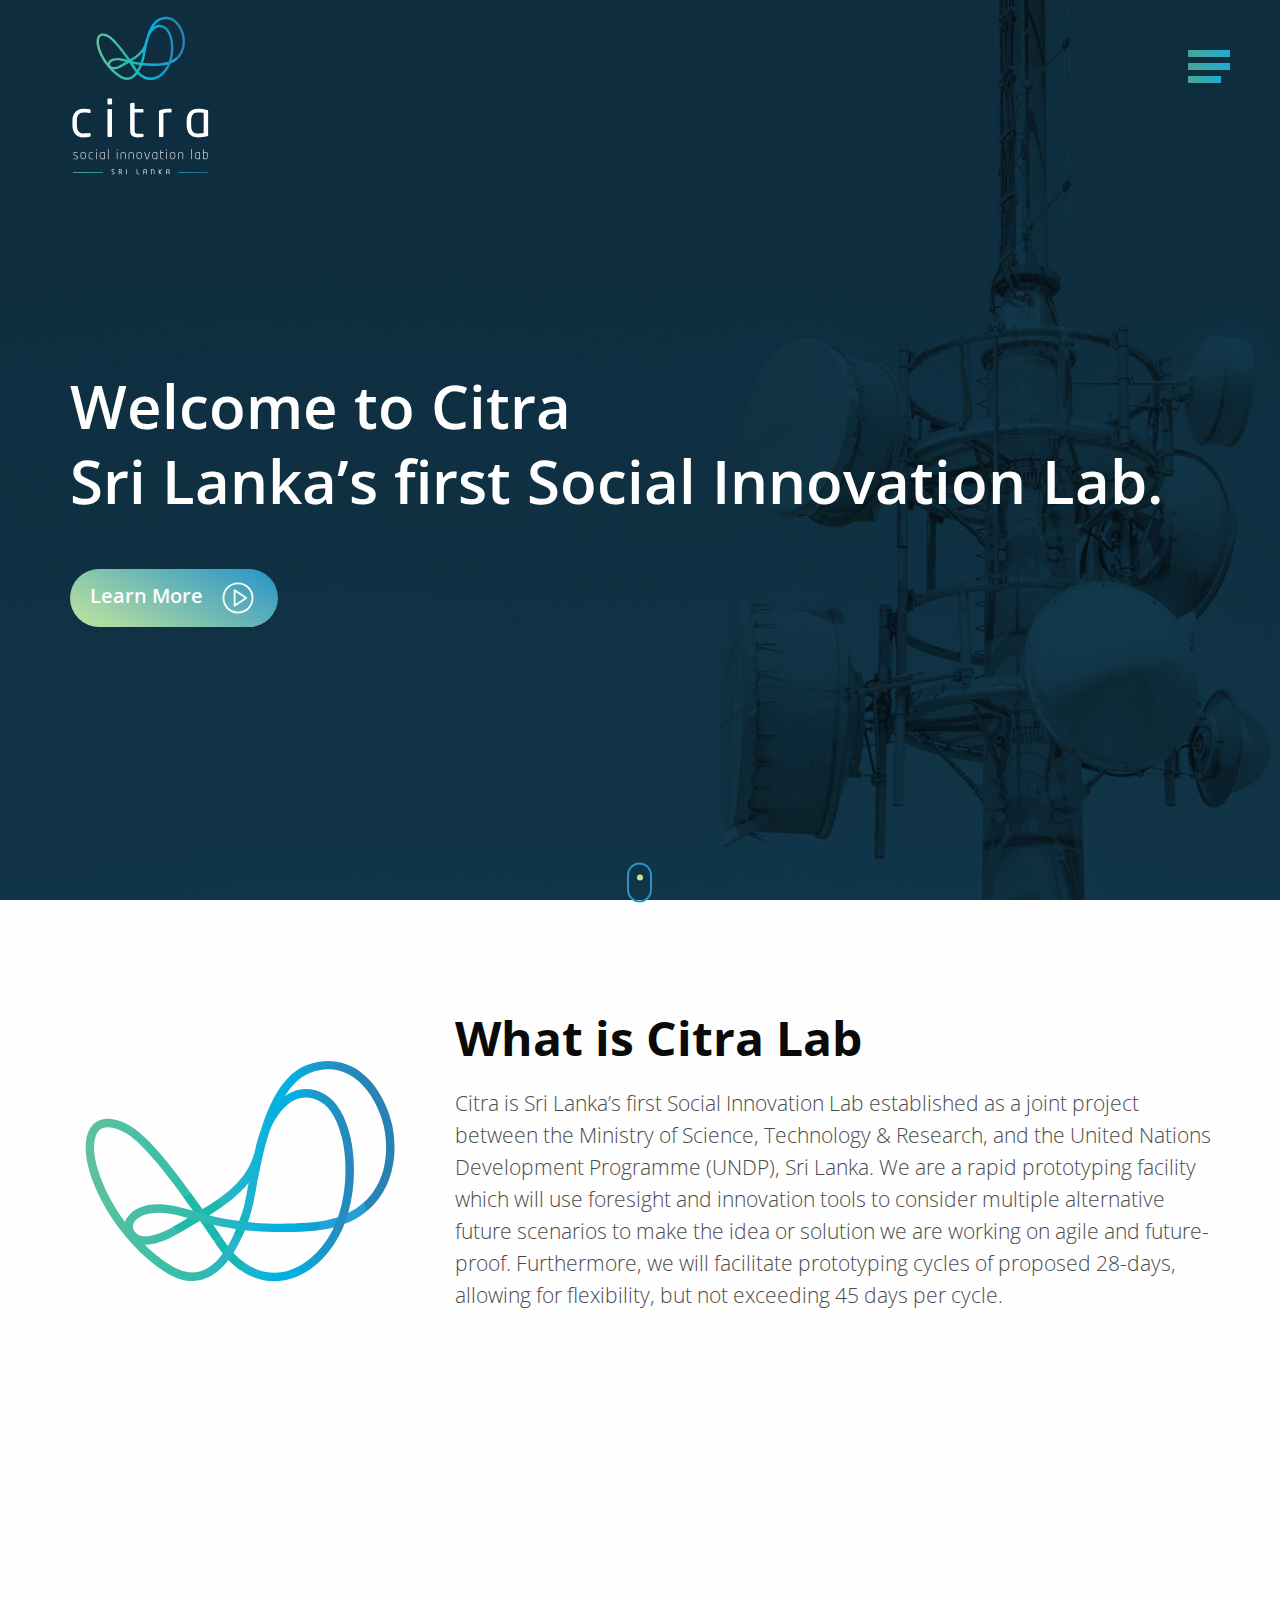
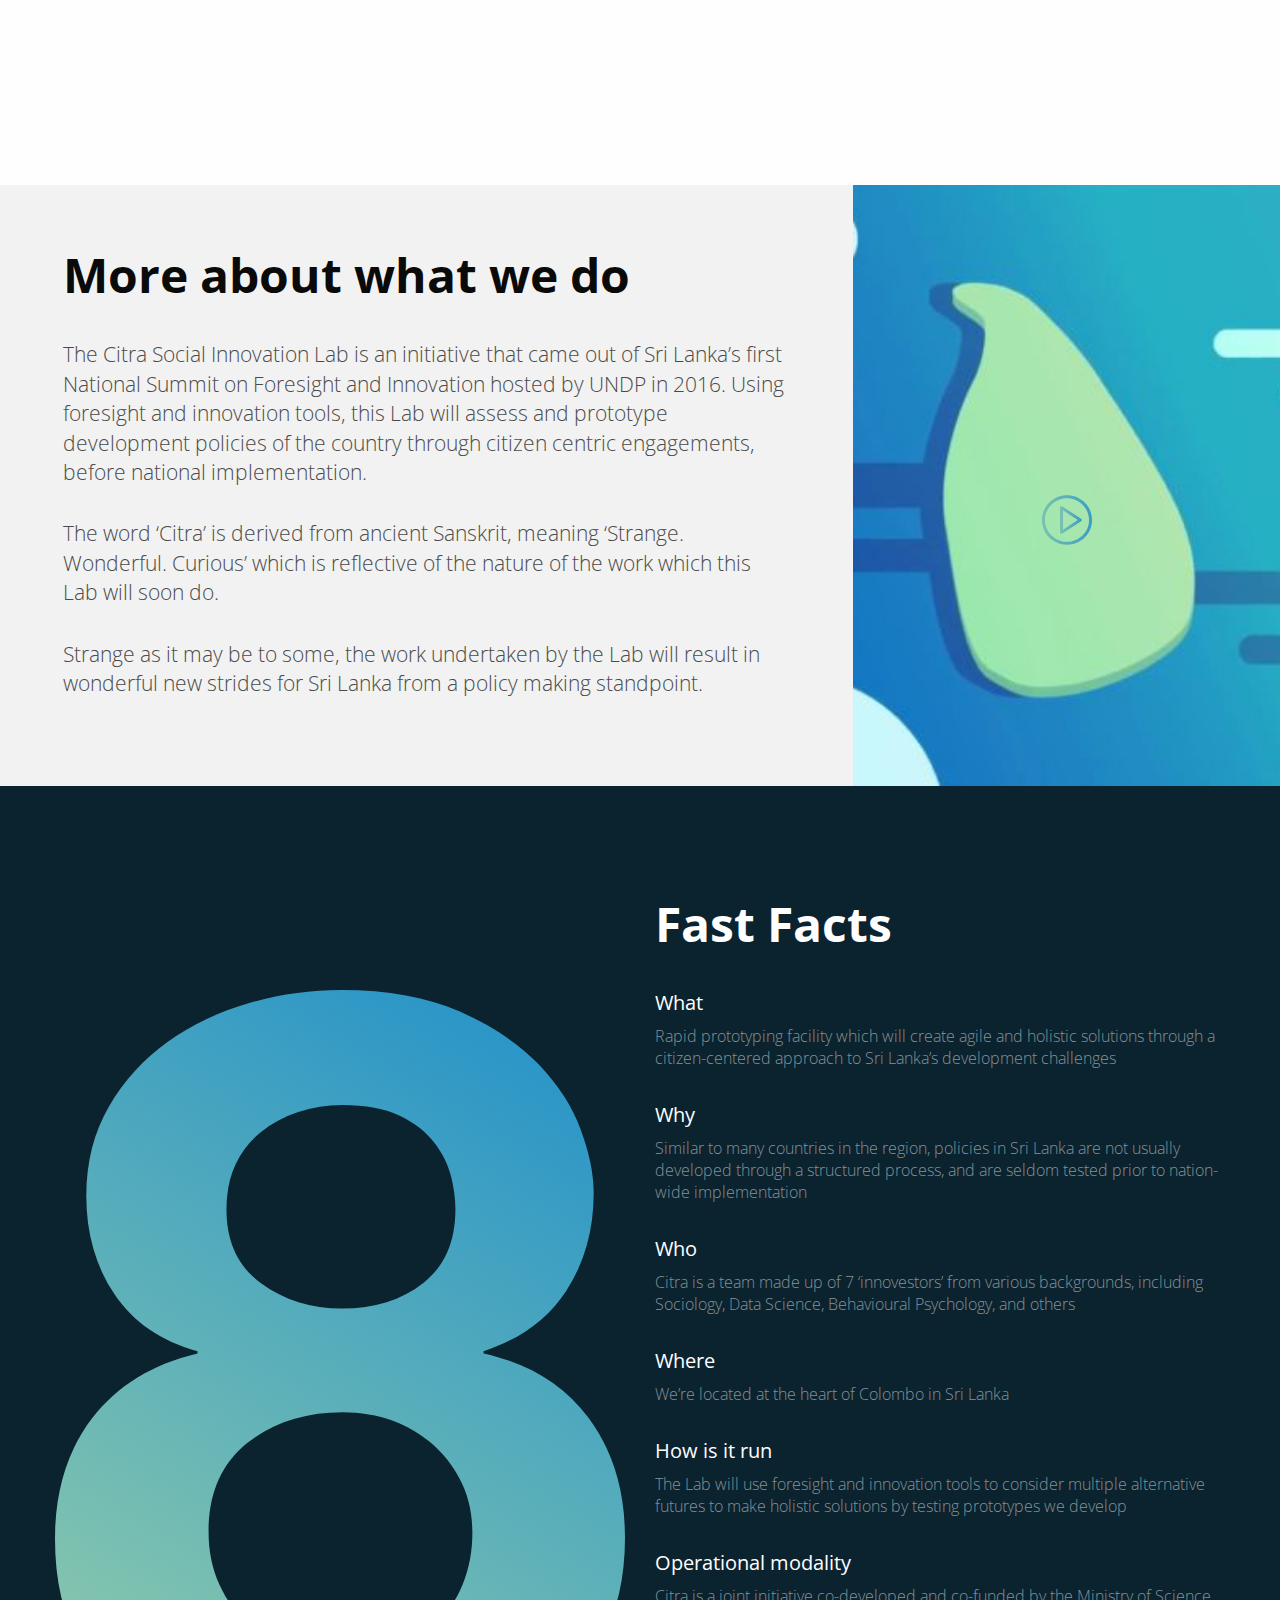
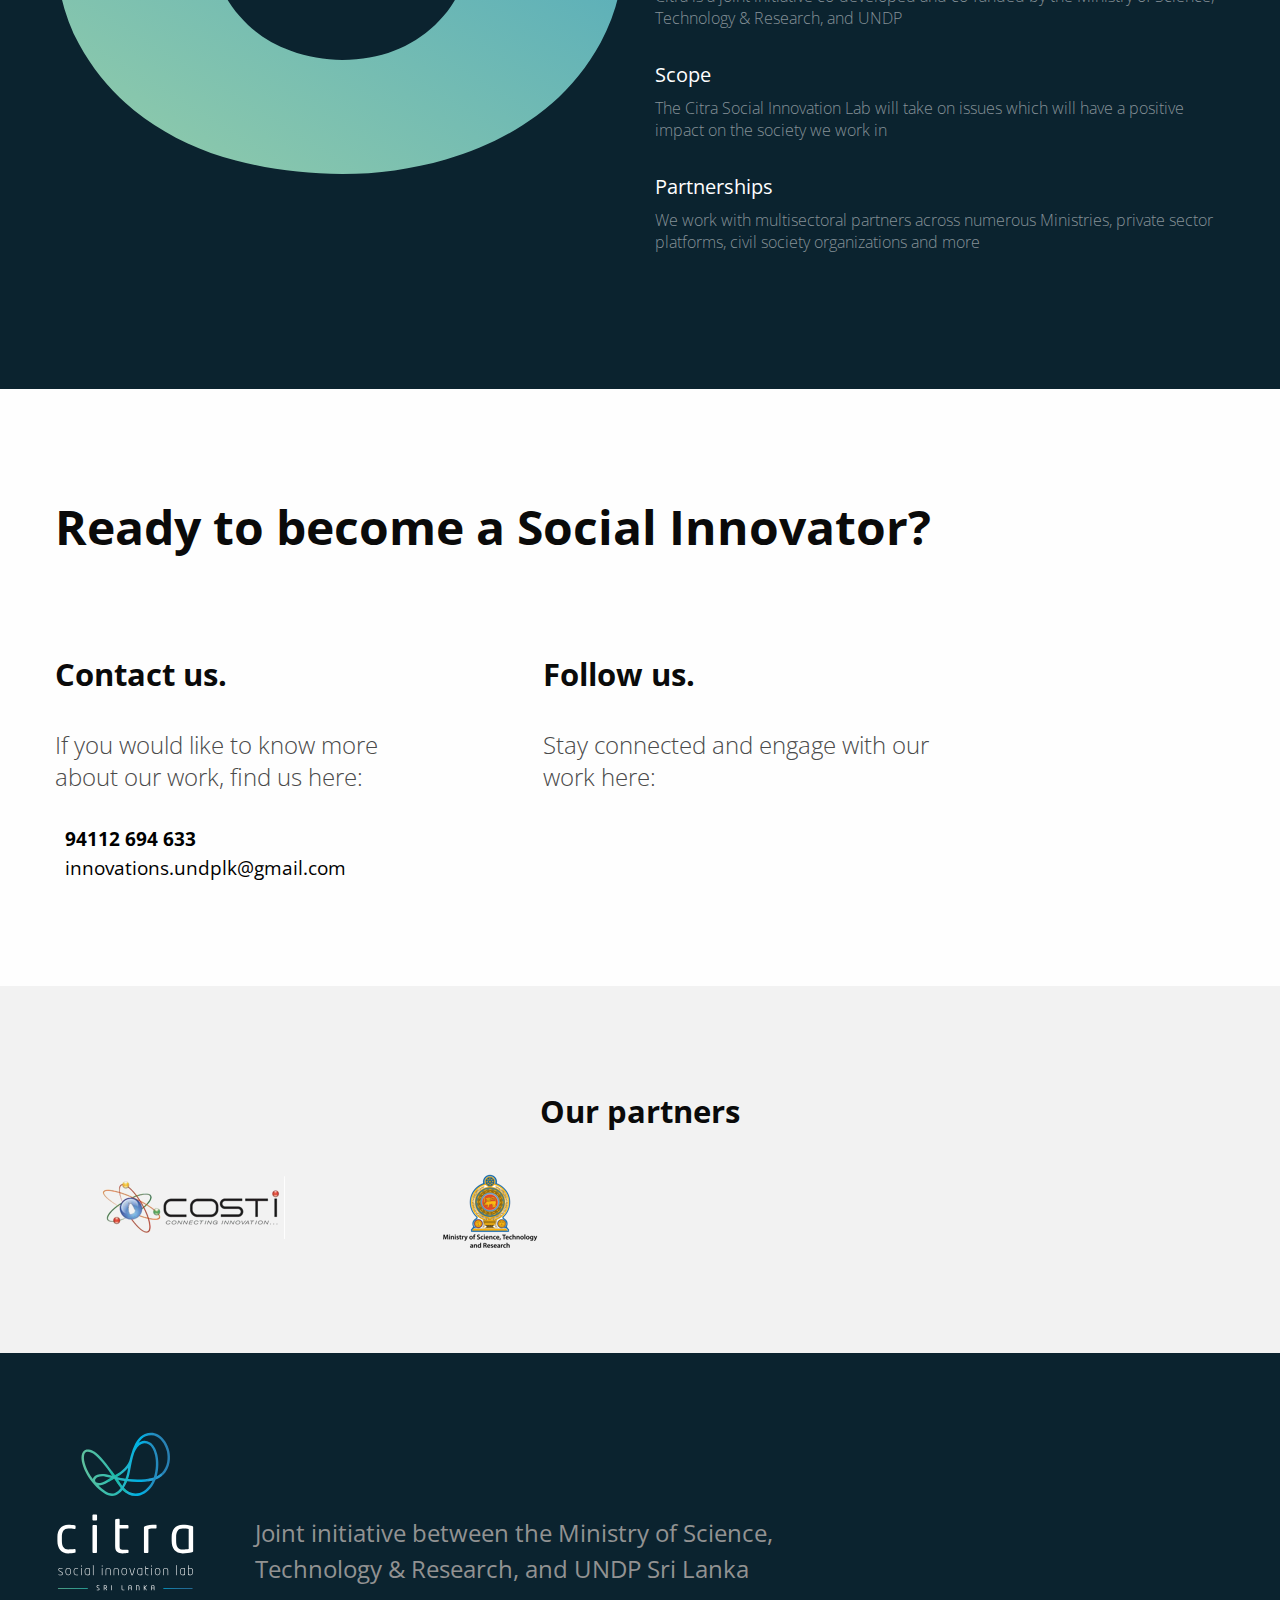
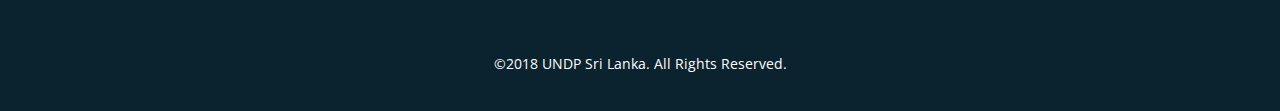
==== index.html @ 728b736b "Update index based on client's request" ====
<!doctype html>
<html class="no-js" lang="en">
<head>

    <!-- Meta tags -->
    <meta charset="utf-8" />
    <meta http-equiv="x-ua-compatible" content="ie=edge">
    <meta name="viewport" content="width=device-width, initial-scale=1.0">
    <meta name="description" content="Citra Social Innovation Lab, a joint initiative between the Ministry of Science, Technology & Research, and UNDP is a rapid prototyping facility which will use innovation tools to consider multiple alternative futures scenarios to create agile, and citizen-centric development solutions.">

    <!-- Title of the Product  -->
    <title>Citra</title>

    <!-- Including favicon  -->
    <link rel="shortcut icon" href="favicon.ico">
    <link rel="icon" type="image/png" sizes="16x16" href="img/citra-fav-trans.png">
    <link rel="icon" type="image/png" sizes="32x32" href="img/citra-taskbar-fav.png">
    <link rel="icon" type="image/png" sizes="96x96" href="img/citra-desktopshortcut-fav.png">
    <link rel="icon" type="image/png" sizes="256x256" href="img/citra-webclip-fav.png">

    <!-- Including stylesheet  -->
    <link href="https://fonts.googleapis.com/css?family=Open+Sans:300,300i,400,400i,600,600i,700,700i" rel="stylesheet">
    <link rel="stylesheet" href="https://use.fontawesome.com/releases/v5.0.10/css/all.css" integrity="sha384-+d0P83n9kaQMCwj8F4RJB66tzIwOKmrdb46+porD/OvrJ+37WqIM7UoBtwHO6Nlg"
        crossorigin="anonymous">
    <link rel="stylesheet" href="css/app.css">

    <!-- Including Javascript files  -->
    <script src='https://code.jquery.com/jquery-3.3.1.min.js'></script>
    <script src="js/app.js" defer></script>
    <script src="js/jquery.main.js"></script>
    <script>
        window.dataLayer = window.dataLayer || [];
        function gtag() { dataLayer.push(arguments); }
        gtag('js', new Date());
        gtag('config', 'UA-61266442-17');
    </script>
</head>
<body>
    <div id="wrapper">

        <!-- ******   Hero Section of the page   ****** -->
        <section id="hero" class="dark">
            <div class="grid-container">
                <div class="grid-frame grid-y grid-padding-y">
                    <div class="cell grid-x grid-padding-x">
                        <div class="cell small-6">
                            <a href="#" class="logo">
                                <img src="img/logo.svg" alt="logo description">
                            </a>
                        </div>
                        <div class="cell small-6 text-right">
                            <!--<a href="#" class="hamburger"></a>-->
                        </div>
                    </div>
                    <div class="cell auto grid-x grid-padding-x">
                        <div class="cell small-12 large-12 shrink align-self-middle">
                            <p class="h1 title">Welcome to Citra<br>
                                Sri Lanka’s first Social Innovation Lab.</p>
                            <p>
                                <button data-open="citra-video" class="button rainbow large">Learn More &nbsp;
                                    <i class="far"><img class="ico-small" src="img/ico-play-white.svg" alt="image description"></i>
                                </button>
                            </p>
                        </div>
                    </div>
                </div>
            </div>
            <a href="#what-is-citra" class="hidden-for-mobile" data-smooth-scroll id="scroller" aria-label="scroll to the next page">
                <span></span>
                <i class="fas fa-chevron-down fa-lg"></i>
            </a>
            <div id="nav-opener">
                <span></span>
                <span></span>
                <span></span>
            </div>
            <div class="menu-holder" id="nav">
                <div class="menu-content">
                    <ul class="vertical menu align-center">
                        <li><a href="index.html">Home</a></li>
                        <li><a href="aboutus.html">About Us</a></li>
                        <li><a href="press-centre.html">Press Centre</a></li>
                        <li><a href="library.html">Projects</a></li>
                    </ul>
                    <ul class="menu align-center social-networks">
                        <li>
                            <a href="https://www.facebook.com/CitraLabLK/" aria-label="CitraLab Facebook page">
                                <span class="fa-stack fa-2x">
                                    <i class="fas fa-circle fa-stack-2x"></i>
                                    <i class="fab fa-facebook-f fa-stack-1x fa-inverse"></i>
                                </span>
                            </a>
                        </li>
                        <li>
                            <a href="https://twitter.com/CitraLabLK" aria-label="Citra lab twitter account">
                                <span class="fa-stack fa-2x">
                                    <i class="fas fa-circle fa-stack-2x"></i>
                                    <i class="fab fa-twitter fa-stack-1x fa-inverse"></i>
                                </span>
                            </a>
                        </li>
                        <li>
                            <a href="https://www.instagram.com/citralablk/" aria-label="Citra lab instagram account">
                                <span class="fa-stack fa-2x">
                                    <i class="fas fa-circle fa-stack-2x"></i>
                                    <i class="fab fa-instagram fa-stack-1x fa-inverse"></i>
                                </span>
                            </a>
                        </li>
                    </ul>
                </div>    
            </div>
        </section>

        <!-- ******   what-is-citra Section of the page   ****** -->
        <section>
            <div class="grid-container" id="what-is-citra">
                <div class="grid-x grid-padding-x align-center intro-text">
                    <div class="small-8 large-4 cell">
                        <img id="citra-mark" src="img/logo-vactor.svg" alt="Citra mark">
                    </div>
                    <div class="small-12 large-8 cell">
                        <h1>
                            <strong>What is Citra Lab</strong>
                        </h1>
                        <p>Citra is Sri Lanka’s first Social Innovation Lab established as a joint project between the Ministry of Science, Technology & Research, and the United Nations Development Programme (UNDP), Sri Lanka. We are a rapid prototyping facility which will use foresight and innovation tools to consider multiple alternative future scenarios to make the idea or solution we are working on agile and future-proof. Furthermore, we will facilitate prototyping cycles of proposed 28-days, allowing for flexibility, but not exceeding 45 days per cycle.</p>
                    </div>
                </div>
                <div class="grid-x grid-padding-x" id="timeline">
                    <div class="small-12 large-2 cell">
                        <div class="grid-x align-center-middle">
                            <div class="small-6 large-12 cell icon">
                                <div>
                                    <img src="img/ico-horizon.svg" alt="">
                                </div>
                            </div>
                            <div class="small-6 large-12 cell text-center">
                                <h4>Horizon scanning</h4>
                                
                            </div>
                        </div>
                    </div>
                    <div class="small-12 large-2 cell">

                        <div class="grid-x align-center-middle">
                            <div class="small-6 large-12 cell icon">
                                <div>
                                    <img src="img/ico-citizen.svg" alt="">
                                </div>
                            </div>
                            <div class="small-6 large-12 cell text-center">
                                <h4>Citizen Engagement</h4>
                                
                            </div>
                        </div>
                    </div>
                    <div class="small-12 large-2 cell">
                        <div class="grid-x align-center-middle">
                            <div class="small-6 large-12 cell icon">
                                <div>
                                    <img src="img/ico-prototype.svg" alt="">
                                </div>
                            </div>
                            <div class="small-6 large-12 cell text-center">
                                <h4>Prototype Development</h4>
                                
                            </div>
                        </div>
                    </div>
                    <div class="small-12 large-2 cell">
                        <div class="grid-x align-center-middle">
                            <div class="small-6 large-12 cell icon">
                                <div>
                                    <img src="img/ico-testing.svg" alt="">
                                </div>
                            </div>
                            <div class="small-6 large-12 cell text-center">
                                <h4>Testing and Re-testing</h4>
                                
                            </div>
                        </div>
                    </div>
                    <div class="small-12 large-2 cell">
                        <div class="grid-x align-center-middle">
                            <div class="small-6 large-12 cell icon">
                                <div>
                                    <img src="img/ico-incorporating.svg" alt="">
                                </div>
                            </div>
                            <div class="small-6 large-12 cell text-center">
                                <h4>Incorporating feedback</h4>
                                
                            </div>
                        </div>
                    </div>
                    <div class="small-12 large-2 cell">
                        <div class="grid-x align-center-middle">
                            <div class="small-6 large-12 cell icon">
                                <div>
                                    <img src="img/ico-handover.svg" alt="">
                                </div>
                            </div>
                            <div class="small-6 large-12 cell text-center">
                                <h4>Handover</h4>
                                
                            </div>
                        </div>
                    </div>
                </div>
            </div>
        </section>

        <!-- ******  About  Section of the page   ****** -->
        <section id="citra-more" class="light-gray">
            <div class="grid-container-fluid">
                <div class="grid-x grid-padding-x">
                    <div class="small-12 large-8 cell">
                        <div class="text-box">
                            <h1>
                                <strong>More about what we do</strong>
                            </h1>
                            <p>The Citra Social Innovation Lab is an initiative that came out of Sri Lanka’s first National Summit on Foresight and Innovation hosted by UNDP in 2016. Using foresight and innovation tools, this Lab will assess and prototype development policies of the country through citizen centric engagements, before national implementation.</p>
                            <p>The word ‘Citra’ is derived from ancient Sanskrit, meaning ‘Strange. Wonderful. Curious’ which is reflective of the nature of the work which this Lab will soon do. </p>
                            <p>Strange as it may be to some, the work undertaken by the Lab will result in wonderful new strides for Sri Lanka from a policy making standpoint. </p>
                        </div>    
                    </div>
                    <div class="cell auto hide-for-large">
                        <div class="responsive-embed widescreen">
                            <iframe width="560" height="315" src="https://www.youtube.com/embed/mTuGfqQIpPo?rel=0&amp;showinfo=0" frameborder="0" allow="autoplay; encrypted-media"
                                allowfullscreen></iframe>
                        </div>
                    </div>
                    <div class="cell auto show-for-large">
                        <!--<img src="img/citra-video.jpg" alt="">-->
                        <button data-open="citra-video" aria-label="play button for video">
                            <i class="far"> <img src="img/ico-play.svg" alt="image description"> </i>
                        </button>
                    </div>
                </div>
            </div>
        </section>

        <!-- ******  Facts  Section of the page   ****** -->
        <section id="fast-facts" class="dark">
            <div class="grid-container">
                <div class="grid-x grid-padding-x">
                    <div class="small-12 large-6 cell facts-img">
                        <img src="img/ico-8.svg" alt="image description">
                        <h1 class="hidden-for-desktop">
                            <strong>Fast Facts</strong>
                        </h1>
                    </div>
                    <div class="small-12 large-6 cell">
                        <h1 class="hidden-for-mobile">
                            <strong>Fast Facts</strong>
                        </h1>
                        <h2 class="h5">What</h2>
                        <p>Rapid prototyping facility which will create agile and holistic solutions through a citizen-centered
                            approach to Sri Lanka’s development challenges</p>
                        <h2 class="h5">Why</h2>
                        <p>Similar to many countries in the region, policies in Sri Lanka are not usually developed through
                            a structured process, and are seldom tested prior to nation-wide implementation</p>
                        <h2 class="h5">Who</h2>
                        <p>Citra is a team made up of 7 ‘innovestors’ from various backgrounds, including Sociology, Data Science,
                            Behavioural Psychology, and others </p>
                        <h2 class="h5">Where</h2>
                        <p>We’re located at the heart of Colombo in Sri Lanka</p>
                        <h2 class="h5">How is it run</h2>
                        <p>The Lab will use foresight and innovation tools to consider multiple alternative futures to make
                            holistic solutions by testing prototypes we develop </p>
                        <h2 class="h5">Operational modality</h2>
                        <p>Citra is a joint initiative co-developed and co-funded by the Ministry of Science, Technology & Research,
                            and UNDP
                        </p>
                        <h2 class="h5">Scope</h2>
                        <p>The Citra Social Innovation Lab will take on issues which will have a positive impact on the society
                            we work in
                        </p>
                        <h2 class="h5">Partnerships</h2>
                        <p>We work with multisectoral partners across numerous Ministries, private sector platforms, civil society
                            organizations and more</p>
                          
                    </div>
                </div>
            </div>
        </section>

        <!-- ******  Social  Section of the page   ****** -->
        <section class="expanded">
            <div class="grid-container">
                <h1>
                    <strong>Ready to become a Social Innovator?</strong>
                </h1>
                <div class="grid-x contact-details">
                    <div class="cell medium-6 large-5">
                        <h3>
                            <strong>Contact us.</strong>
                        </h3>
                        <p>If you would like to know more <br> about our work, find us here:</p>
                        <div class="contact-links">
                            <i class="fas fa-phone"></i>
                            <a href="tel:94112 694 633 ">
                                <strong>94112 694 633 </strong>
                            </a>
                            <br>
                            <i class="far fa-envelope"></i>
                            <a href="mailto:innovations.undplk@gmail.com">innovations.undplk@gmail.com
                               
                            </a>
                        </div>    
                    </div>
                    <div class="cell medium-6 large-4">
                        <h3>
                            <strong>Follow us.</strong>
                        </h3>
                        <p>Stay connected and engage with our work here:</p>
                        <ul class="menu">
                            <li>
                                <a href="https://www.facebook.com/CitraLabLK/" aria-label="CitraLab Facebook page">
                                    <span class="fa-stack fa-2x">
                                        <i class="fas fa-circle fa-stack-2x rainbow"></i>
                                        <i class="fab fa-facebook-f fa-stack-1x fa-inverse"></i>
                                    </span>
                                </a>
                            </li>
                            <li>
                                <a href="https://twitter.com/CitraLabLK" aria-label="Citra lab twitter account">
                                    <span class="fa-stack fa-2x">
                                        <i class="fas fa-circle fa-stack-2x rainbow"></i>
                                        <i class="fab fa-twitter fa-stack-1x fa-inverse"></i>
                                    </span>
                                </a>
                            </li>
                            <li>
                                <a href="https://www.instagram.com/citralablk/" aria-label="Citra lab instagram account">
                                    <span class="fa-stack fa-2x">
                                        <i class="fas fa-circle fa-stack-2x rainbow"></i>
                                        <i class="fab fa-instagram fa-stack-1x fa-inverse"></i>
                                    </span>
                                </a>
                            </li>
                        </ul>
                    </div>
                </div>
            </div>
        </section>

        <!-- ******  Partners  Section of the page   ****** -->
        <section class="light-gray expanded">
            <div class="text-center">
                <h3>
                    <strong>Our partners</strong>
                </h3>
            </div>
            <div class="grid-container">
                <div class="grid-x grid-padding-x medium-up-4 text-center">
                    <div class="cell">
                        <a href="https://www.costi.gov.lk/">
                            <img src="img/costi.png" alt="logo description">
                        </a>
                    </div>
                   <!-- <div class="cell">
                        <a href="http://lirneasia.net/">
                            <img src="img/lirneasia.png" alt="logo description">
                        </a>
                    </div> -->
                    <div class="cell">
                        <a href="http://www.mostr.gov.lk/">
                            <img src="img/mstr-logo.png" alt="logo description">
                        </a>
                    </div>
                   <!-- <div class="cell">
                        <a href="http://www.mostr.gov.lk/">
                            <img src="img/pulselab.png" alt="logo description">
                        </a>
                    </div>-->
                </div>
            </div>
        </section>

        <!-- ******  Footer Section of the page   ****** -->
        <section id="footer" class="dark">
            <div class="grid-container">
                <div class="grid-x grid-padding-x">
                    <div class="small-4 large-2 cell">
                        <a href="#" class="logo">
                            <img src="img/logo.svg" alt="logo description">
                        </a>
                    </div>
                    <div class="cell small-8 large-6 align-self-middle footer-bio">
                        <p>Joint initiative between the Ministry of Science, Technology & Research, and UNDP Sri Lanka</p>
                    </div>
                </div>
            </div>
		<!--Remove because duplicated
            <ul class="menu align-center social-networks">
                <li>
                    <a href="https://www.facebook.com/CitraLabLK/" aria-label="CitraLab Facebook page">
                        <span class="fa-stack fa-2x">
                            <i class="fas fa-circle fa-stack-2x"></i>
                            <i class="fab fa-facebook-f fa-stack-1x fa-inverse"></i>
                        </span>
                    </a>
                </li>
                <li>
                    <a href="https://twitter.com/CitraLabLK" aria-label="Citra lab twitter account">
                        <span class="fa-stack fa-2x">
                            <i class="fas fa-circle fa-stack-2x"></i>
                            <i class="fab fa-twitter fa-stack-1x fa-inverse"></i>
                        </span>
                    </a>
                </li>
                <li>
                    <a href="https://www.instagram.com/citralablk/" aria-label="Citra lab instagram account">
                        <span class="fa-stack fa-2x">
                            <i class="fas fa-circle fa-stack-2x"></i>
                            <i class="fab fa-instagram fa-stack-1x fa-inverse"></i>
                        </span>
                    </a>
                </li>
            </ul>-->
            <div class="text-center small">
                <ul class="menu footer-nav align-center">
                    <!--No content yet
					<li><a href="#">Privacy Policy</a></li>
                    <li><a href="#">Legal</a></li>
                    <li><a href="#">Sitemap</a></li>-->
                    <li><a href="#">&copy;2018 UNDP Sri Lanka. All Rights Reserved.</a></li>
                </ul>    
            </div>
        </section>

      </div>

    <!-- ******  Video Section of the page   ****** -->
    <div class="large reveal" id="citra-video" data-reveal>
        <div class="responsive-embed widescreen">
            <iframe width="560" height="315" src="https://www.youtube.com/embed/mTuGfqQIpPo?rel=0&amp;showinfo=0&amp;enablejsapi=1" frameborder="0"
                allow="autoplay; encrypted-media" allowfullscreen></iframe>
        </div>
        <button class="close-button" data-close aria-label="Close modal" type="button">
            <span aria-hidden="true">&times;</span>
        </button>
    </div>
</body>
</html>
---- css/app.css ----
@charset "UTF-8";
/**
 * Foundation for Sites by ZURB
 * Version 6.4.3
 * foundation.zurb.com
 * Licensed under MIT Open Source
 */
@media print, screen and (min-width: 40em) {
  .reveal, .reveal.tiny, .reveal.small, .reveal.large {
    right: auto;
    left: auto;
    margin: 0 auto; } }

.slide-in-down.mui-enter {
  -webkit-transition-duration: 500ms;
          transition-duration: 500ms;
  -webkit-transition-timing-function: linear;
          transition-timing-function: linear;
  -webkit-transform: translateY(-100%);
      -ms-transform: translateY(-100%);
          transform: translateY(-100%);
  -webkit-transition-property: opacity, -webkit-transform;
  transition-property: opacity, -webkit-transform;
  transition-property: transform, opacity;
  transition-property: transform, opacity, -webkit-transform;
  -webkit-backface-visibility: hidden;
          backface-visibility: hidden; }

.slide-in-down.mui-enter.mui-enter-active {
  -webkit-transform: translateY(0);
      -ms-transform: translateY(0);
          transform: translateY(0); }

.slide-in-left.mui-enter {
  -webkit-transition-duration: 500ms;
          transition-duration: 500ms;
  -webkit-transition-timing-function: linear;
          transition-timing-function: linear;
  -webkit-transform: translateX(-100%);
      -ms-transform: translateX(-100%);
          transform: translateX(-100%);
  -webkit-transition-property: opacity, -webkit-transform;
  transition-property: opacity, -webkit-transform;
  transition-property: transform, opacity;
  transition-property: transform, opacity, -webkit-transform;
  -webkit-backface-visibility: hidden;
          backface-visibility: hidden; }

.slide-in-left.mui-enter.mui-enter-active {
  -webkit-transform: translateX(0);
      -ms-transform: translateX(0);
          transform: translateX(0); }

.slide-in-up.mui-enter {
  -webkit-transition-duration: 500ms;
          transition-duration: 500ms;
  -webkit-transition-timing-function: linear;
          transition-timing-function: linear;
  -webkit-transform: translateY(100%);
      -ms-transform: translateY(100%);
          transform: translateY(100%);
  -webkit-transition-property: opacity, -webkit-transform;
  transition-property: opacity, -webkit-transform;
  transition-property: transform, opacity;
  transition-property: transform, opacity, -webkit-transform;
  -webkit-backface-visibility: hidden;
          backface-visibility: hidden; }

.slide-in-up.mui-enter.mui-enter-active {
  -webkit-transform: translateY(0);
      -ms-transform: translateY(0);
          transform: translateY(0); }

.slide-in-right.mui-enter {
  -webkit-transition-duration: 500ms;
          transition-duration: 500ms;
  -webkit-transition-timing-function: linear;
          transition-timing-function: linear;
  -webkit-transform: translateX(100%);
      -ms-transform: translateX(100%);
          transform: translateX(100%);
  -webkit-transition-property: opacity, -webkit-transform;
  transition-property: opacity, -webkit-transform;
  transition-property: transform, opacity;
  transition-property: transform, opacity, -webkit-transform;
  -webkit-backface-visibility: hidden;
          backface-visibility: hidden; }

.slide-in-right.mui-enter.mui-enter-active {
  -webkit-transform: translateX(0);
      -ms-transform: translateX(0);
          transform: translateX(0); }

.slide-out-down.mui-leave {
  -webkit-transition-duration: 500ms;
          transition-duration: 500ms;
  -webkit-transition-timing-function: linear;
          transition-timing-function: linear;
  -webkit-transform: translateY(0);
      -ms-transform: translateY(0);
          transform: translateY(0);
  -webkit-transition-property: opacity, -webkit-transform;
  transition-property: opacity, -webkit-transform;
  transition-property: transform, opacity;
  transition-property: transform, opacity, -webkit-transform;
  -webkit-backface-visibility: hidden;
          backface-visibility: hidden; }

.slide-out-down.mui-leave.mui-leave-active {
  -webkit-transform: translateY(100%);
      -ms-transform: translateY(100%);
          transform: translateY(100%); }

.slide-out-right.mui-leave {
  -webkit-transition-duration: 500ms;
          transition-duration: 500ms;
  -webkit-transition-timing-function: linear;
          transition-timing-function: linear;
  -webkit-transform: translateX(0);
      -ms-transform: translateX(0);
          transform: translateX(0);
  -webkit-transition-property: opacity, -webkit-transform;
  transition-property: opacity, -webkit-transform;
  transition-property: transform, opacity;
  transition-property: transform, opacity, -webkit-transform;
  -webkit-backface-visibility: hidden;
          backface-visibility: hidden; }

.slide-out-right.mui-leave.mui-leave-active {
  -webkit-transform: translateX(100%);
      -ms-transform: translateX(100%);
          transform: translateX(100%); }

.slide-out-up.mui-leave {
  -webkit-transition-duration: 500ms;
          transition-duration: 500ms;
  -webkit-transition-timing-function: linear;
          transition-timing-function: linear;
  -webkit-transform: translateY(0);
      -ms-transform: translateY(0);
          transform: translateY(0);
  -webkit-transition-property: opacity, -webkit-transform;
  transition-property: opacity, -webkit-transform;
  transition-property: transform, opacity;
  transition-property: transform, opacity, -webkit-transform;
  -webkit-backface-visibility: hidden;
          backface-visibility: hidden; }

.slide-out-up.mui-leave.mui-leave-active {
  -webkit-transform: translateY(-100%);
      -ms-transform: translateY(-100%);
          transform: translateY(-100%); }

.slide-out-left.mui-leave {
  -webkit-transition-duration: 500ms;
          transition-duration: 500ms;
  -webkit-transition-timing-function: linear;
          transition-timing-function: linear;
  -webkit-transform: translateX(0);
      -ms-transform: translateX(0);
          transform: translateX(0);
  -webkit-transition-property: opacity, -webkit-transform;
  transition-property: opacity, -webkit-transform;
  transition-property: transform, opacity;
  transition-property: transform, opacity, -webkit-transform;
  -webkit-backface-visibility: hidden;
          backface-visibility: hidden; }

.slide-out-left.mui-leave.mui-leave-active {
  -webkit-transform: translateX(-100%);
      -ms-transform: translateX(-100%);
          transform: translateX(-100%); }

.fade-in.mui-enter {
  -webkit-transition-duration: 500ms;
          transition-duration: 500ms;
  -webkit-transition-timing-function: linear;
          transition-timing-function: linear;
  opacity: 0;
  -webkit-transition-property: opacity;
  transition-property: opacity; }

.fade-in.mui-enter.mui-enter-active {
  opacity: 1; }

.fade-out.mui-leave {
  -webkit-transition-duration: 500ms;
          transition-duration: 500ms;
  -webkit-transition-timing-function: linear;
          transition-timing-function: linear;
  opacity: 1;
  -webkit-transition-property: opacity;
  transition-property: opacity; }

.fade-out.mui-leave.mui-leave-active {
  opacity: 0; }

.hinge-in-from-top.mui-enter {
  -webkit-transition-duration: 500ms;
          transition-duration: 500ms;
  -webkit-transition-timing-function: linear;
          transition-timing-function: linear;
  -webkit-transform: perspective(2000px) rotateX(-90deg);
          transform: perspective(2000px) rotateX(-90deg);
  -webkit-transform-origin: top;
      -ms-transform-origin: top;
          transform-origin: top;
  -webkit-transition-property: opacity, -webkit-transform;
  transition-property: opacity, -webkit-transform;
  transition-property: transform, opacity;
  transition-property: transform, opacity, -webkit-transform;
  opacity: 0; }

.hinge-in-from-top.mui-enter.mui-enter-active {
  -webkit-transform: perspective(2000px) rotate(0deg);
          transform: perspective(2000px) rotate(0deg);
  opacity: 1; }

.hinge-in-from-right.mui-enter {
  -webkit-transition-duration: 500ms;
          transition-duration: 500ms;
  -webkit-transition-timing-function: linear;
          transition-timing-function: linear;
  -webkit-transform: perspective(2000px) rotateY(-90deg);
          transform: perspective(2000px) rotateY(-90deg);
  -webkit-transform-origin: right;
      -ms-transform-origin: right;
          transform-origin: right;
  -webkit-transition-property: opacity, -webkit-transform;
  transition-property: opacity, -webkit-transform;
  transition-property: transform, opacity;
  transition-property: transform, opacity, -webkit-transform;
  opacity: 0; }

.hinge-in-from-right.mui-enter.mui-enter-active {
  -webkit-transform: perspective(2000px) rotate(0deg);
          transform: perspective(2000px) rotate(0deg);
  opacity: 1; }

.hinge-in-from-bottom.mui-enter {
  -webkit-transition-duration: 500ms;
          transition-duration: 500ms;
  -webkit-transition-timing-function: linear;
          transition-timing-function: linear;
  -webkit-transform: perspective(2000px) rotateX(90deg);
          transform: perspective(2000px) rotateX(90deg);
  -webkit-transform-origin: bottom;
      -ms-transform-origin: bottom;
          transform-origin: bottom;
  -webkit-transition-property: opacity, -webkit-transform;
  transition-property: opacity, -webkit-transform;
  transition-property: transform, opacity;
  transition-property: transform, opacity, -webkit-transform;
  opacity: 0; }

.hinge-in-from-bottom.mui-enter.mui-enter-active {
  -webkit-transform: perspective(2000px) rotate(0deg);
          transform: perspective(2000px) rotate(0deg);
  opacity: 1; }

.hinge-in-from-left.mui-enter {
  -webkit-transition-duration: 500ms;
          transition-duration: 500ms;
  -webkit-transition-timing-function: linear;
          transition-timing-function: linear;
  -webkit-transform: perspective(2000px) rotateY(90deg);
          transform: perspective(2000px) rotateY(90deg);
  -webkit-transform-origin: left;
      -ms-transform-origin: left;
          transform-origin: left;
  -webkit-transition-property: opacity, -webkit-transform;
  transition-property: opacity, -webkit-transform;
  transition-property: transform, opacity;
  transition-property: transform, opacity, -webkit-transform;
  opacity: 0; }

.hinge-in-from-left.mui-enter.mui-enter-active {
  -webkit-transform: perspective(2000px) rotate(0deg);
          transform: perspective(2000px) rotate(0deg);
  opacity: 1; }

.hinge-in-from-middle-x.mui-enter {
  -webkit-transition-duration: 500ms;
          transition-duration: 500ms;
  -webkit-transition-timing-function: linear;
          transition-timing-function: linear;
  -webkit-transform: perspective(2000px) rotateX(-90deg);
          transform: perspective(2000px) rotateX(-90deg);
  -webkit-transform-origin: center;
      -ms-transform-origin: center;
          transform-origin: center;
  -webkit-transition-property: opacity, -webkit-transform;
  transition-property: opacity, -webkit-transform;
  transition-property: transform, opacity;
  transition-property: transform, opacity, -webkit-transform;
  opacity: 0; }

.hinge-in-from-middle-x.mui-enter.mui-enter-active {
  -webkit-transform: perspective(2000px) rotate(0deg);
          transform: perspective(2000px) rotate(0deg);
  opacity: 1; }

.hinge-in-from-middle-y.mui-enter {
  -webkit-transition-duration: 500ms;
          transition-duration: 500ms;
  -webkit-transition-timing-function: linear;
          transition-timing-function: linear;
  -webkit-transform: perspective(2000px) rotateY(-90deg);
          transform: perspective(2000px) rotateY(-90deg);
  -webkit-transform-origin: center;
      -ms-transform-origin: center;
          transform-origin: center;
  -webkit-transition-property: opacity, -webkit-transform;
  transition-property: opacity, -webkit-transform;
  transition-property: transform, opacity;
  transition-property: transform, opacity, -webkit-transform;
  opacity: 0; }

.hinge-in-from-middle-y.mui-enter.mui-enter-active {
  -webkit-transform: perspective(2000px) rotate(0deg);
          transform: perspective(2000px) rotate(0deg);
  opacity: 1; }

.hinge-out-from-top.mui-leave {
  -webkit-transition-duration: 500ms;
          transition-duration: 500ms;
  -webkit-transition-timing-function: linear;
          transition-timing-function: linear;
  -webkit-transform: perspective(2000px) rotate(0deg);
          transform: perspective(2000px) rotate(0deg);
  -webkit-transform-origin: top;
      -ms-transform-origin: top;
          transform-origin: top;
  -webkit-transition-property: opacity, -webkit-transform;
  transition-property: opacity, -webkit-transform;
  transition-property: transform, opacity;
  transition-property: transform, opacity, -webkit-transform;
  opacity: 1; }

.hinge-out-from-top.mui-leave.mui-leave-active {
  -webkit-transform: perspective(2000px) rotateX(-90deg);
          transform: perspective(2000px) rotateX(-90deg);
  opacity: 0; }

.hinge-out-from-right.mui-leave {
  -webkit-transition-duration: 500ms;
          transition-duration: 500ms;
  -webkit-transition-timing-function: linear;
          transition-timing-function: linear;
  -webkit-transform: perspective(2000px) rotate(0deg);
          transform: perspective(2000px) rotate(0deg);
  -webkit-transform-origin: right;
      -ms-transform-origin: right;
          transform-origin: right;
  -webkit-transition-property: opacity, -webkit-transform;
  transition-property: opacity, -webkit-transform;
  transition-property: transform, opacity;
  transition-property: transform, opacity, -webkit-transform;
  opacity: 1; }

.hinge-out-from-right.mui-leave.mui-leave-active {
  -webkit-transform: perspective(2000px) rotateY(-90deg);
          transform: perspective(2000px) rotateY(-90deg);
  opacity: 0; }

.hinge-out-from-bottom.mui-leave {
  -webkit-transition-duration: 500ms;
          transition-duration: 500ms;
  -webkit-transition-timing-function: linear;
          transition-timing-function: linear;
  -webkit-transform: perspective(2000px) rotate(0deg);
          transform: perspective(2000px) rotate(0deg);
  -webkit-transform-origin: bottom;
      -ms-transform-origin: bottom;
          transform-origin: bottom;
  -webkit-transition-property: opacity, -webkit-transform;
  transition-property: opacity, -webkit-transform;
  transition-property: transform, opacity;
  transition-property: transform, opacity, -webkit-transform;
  opacity: 1; }

.hinge-out-from-bottom.mui-leave.mui-leave-active {
  -webkit-transform: perspective(2000px) rotateX(90deg);
          transform: perspective(2000px) rotateX(90deg);
  opacity: 0; }

.hinge-out-from-left.mui-leave {
  -webkit-transition-duration: 500ms;
          transition-duration: 500ms;
  -webkit-transition-timing-function: linear;
          transition-timing-function: linear;
  -webkit-transform: perspective(2000px) rotate(0deg);
          transform: perspective(2000px) rotate(0deg);
  -webkit-transform-origin: left;
      -ms-transform-origin: left;
          transform-origin: left;
  -webkit-transition-property: opacity, -webkit-transform;
  transition-property: opacity, -webkit-transform;
  transition-property: transform, opacity;
  transition-property: transform, opacity, -webkit-transform;
  opacity: 1; }

.hinge-out-from-left.mui-leave.mui-leave-active {
  -webkit-transform: perspective(2000px) rotateY(90deg);
          transform: perspective(2000px) rotateY(90deg);
  opacity: 0; }

.hinge-out-from-middle-x.mui-leave {
  -webkit-transition-duration: 500ms;
          transition-duration: 500ms;
  -webkit-transition-timing-function: linear;
          transition-timing-function: linear;
  -webkit-transform: perspective(2000px) rotate(0deg);
          transform: perspective(2000px) rotate(0deg);
  -webkit-transform-origin: center;
      -ms-transform-origin: center;
          transform-origin: center;
  -webkit-transition-property: opacity, -webkit-transform;
  transition-property: opacity, -webkit-transform;
  transition-property: transform, opacity;
  transition-property: transform, opacity, -webkit-transform;
  opacity: 1; }

.hinge-out-from-middle-x.mui-leave.mui-leave-active {
  -webkit-transform: perspective(2000px) rotateX(-90deg);
          transform: perspective(2000px) rotateX(-90deg);
  opacity: 0; }

.hinge-out-from-middle-y.mui-leave {
  -webkit-transition-duration: 500ms;
          transition-duration: 500ms;
  -webkit-transition-timing-function: linear;
          transition-timing-function: linear;
  -webkit-transform: perspective(2000px) rotate(0deg);
          transform: perspective(2000px) rotate(0deg);
  -webkit-transform-origin: center;
      -ms-transform-origin: center;
          transform-origin: center;
  -webkit-transition-property: opacity, -webkit-transform;
  transition-property: opacity, -webkit-transform;
  transition-property: transform, opacity;
  transition-property: transform, opacity, -webkit-transform;
  opacity: 1; }

.hinge-out-from-middle-y.mui-leave.mui-leave-active {
  -webkit-transform: perspective(2000px) rotateY(-90deg);
          transform: perspective(2000px) rotateY(-90deg);
  opacity: 0; }

.scale-in-up.mui-enter {
  -webkit-transition-duration: 500ms;
          transition-duration: 500ms;
  -webkit-transition-timing-function: linear;
          transition-timing-function: linear;
  -webkit-transform: scale(0.5);
      -ms-transform: scale(0.5);
          transform: scale(0.5);
  -webkit-transition-property: opacity, -webkit-transform;
  transition-property: opacity, -webkit-transform;
  transition-property: transform, opacity;
  transition-property: transform, opacity, -webkit-transform;
  opacity: 0; }

.scale-in-up.mui-enter.mui-enter-active {
  -webkit-transform: scale(1);
      -ms-transform: scale(1);
          transform: scale(1);
  opacity: 1; }

.scale-in-down.mui-enter {
  -webkit-transition-duration: 500ms;
          transition-duration: 500ms;
  -webkit-transition-timing-function: linear;
          transition-timing-function: linear;
  -webkit-transform: scale(1.5);
      -ms-transform: scale(1.5);
          transform: scale(1.5);
  -webkit-transition-property: opacity, -webkit-transform;
  transition-property: opacity, -webkit-transform;
  transition-property: transform, opacity;
  transition-property: transform, opacity, -webkit-transform;
  opacity: 0; }

.scale-in-down.mui-enter.mui-enter-active {
  -webkit-transform: scale(1);
      -ms-transform: scale(1);
          transform: scale(1);
  opacity: 1; }

.scale-out-up.mui-leave {
  -webkit-transition-duration: 500ms;
          transition-duration: 500ms;
  -webkit-transition-timing-function: linear;
          transition-timing-function: linear;
  -webkit-transform: scale(1);
      -ms-transform: scale(1);
          transform: scale(1);
  -webkit-transition-property: opacity, -webkit-transform;
  transition-property: opacity, -webkit-transform;
  transition-property: transform, opacity;
  transition-property: transform, opacity, -webkit-transform;
  opacity: 1; }

.scale-out-up.mui-leave.mui-leave-active {
  -webkit-transform: scale(1.5);
      -ms-transform: scale(1.5);
          transform: scale(1.5);
  opacity: 0; }

.scale-out-down.mui-leave {
  -webkit-transition-duration: 500ms;
          transition-duration: 500ms;
  -webkit-transition-timing-function: linear;
          transition-timing-function: linear;
  -webkit-transform: scale(1);
      -ms-transform: scale(1);
          transform: scale(1);
  -webkit-transition-property: opacity, -webkit-transform;
  transition-property: opacity, -webkit-transform;
  transition-property: transform, opacity;
  transition-property: transform, opacity, -webkit-transform;
  opacity: 1; }

.scale-out-down.mui-leave.mui-leave-active {
  -webkit-transform: scale(0.5);
      -ms-transform: scale(0.5);
          transform: scale(0.5);
  opacity: 0; }

.spin-in.mui-enter {
  -webkit-transition-duration: 500ms;
          transition-duration: 500ms;
  -webkit-transition-timing-function: linear;
          transition-timing-function: linear;
  -webkit-transform: rotate(-0.75turn);
      -ms-transform: rotate(-0.75turn);
          transform: rotate(-0.75turn);
  -webkit-transition-property: opacity, -webkit-transform;
  transition-property: opacity, -webkit-transform;
  transition-property: transform, opacity;
  transition-property: transform, opacity, -webkit-transform;
  opacity: 0; }

.spin-in.mui-enter.mui-enter-active {
  -webkit-transform: rotate(0);
      -ms-transform: rotate(0);
          transform: rotate(0);
  opacity: 1; }

.spin-out.mui-leave {
  -webkit-transition-duration: 500ms;
          transition-duration: 500ms;
  -webkit-transition-timing-function: linear;
          transition-timing-function: linear;
  -webkit-transform: rotate(0);
      -ms-transform: rotate(0);
          transform: rotate(0);
  -webkit-transition-property: opacity, -webkit-transform;
  transition-property: opacity, -webkit-transform;
  transition-property: transform, opacity;
  transition-property: transform, opacity, -webkit-transform;
  opacity: 1; }

.spin-out.mui-leave.mui-leave-active {
  -webkit-transform: rotate(0.75turn);
      -ms-transform: rotate(0.75turn);
          transform: rotate(0.75turn);
  opacity: 0; }

.spin-in-ccw.mui-enter {
  -webkit-transition-duration: 500ms;
          transition-duration: 500ms;
  -webkit-transition-timing-function: linear;
          transition-timing-function: linear;
  -webkit-transform: rotate(0.75turn);
      -ms-transform: rotate(0.75turn);
          transform: rotate(0.75turn);
  -webkit-transition-property: opacity, -webkit-transform;
  transition-property: opacity, -webkit-transform;
  transition-property: transform, opacity;
  transition-property: transform, opacity, -webkit-transform;
  opacity: 0; }

.spin-in-ccw.mui-enter.mui-enter-active {
  -webkit-transform: rotate(0);
      -ms-transform: rotate(0);
          transform: rotate(0);
  opacity: 1; }

.spin-out-ccw.mui-leave {
  -webkit-transition-duration: 500ms;
          transition-duration: 500ms;
  -webkit-transition-timing-function: linear;
          transition-timing-function: linear;
  -webkit-transform: rotate(0);
      -ms-transform: rotate(0);
          transform: rotate(0);
  -webkit-transition-property: opacity, -webkit-transform;
  transition-property: opacity, -webkit-transform;
  transition-property: transform, opacity;
  transition-property: transform, opacity, -webkit-transform;
  opacity: 1; }

.spin-out-ccw.mui-leave.mui-leave-active {
  -webkit-transform: rotate(-0.75turn);
      -ms-transform: rotate(-0.75turn);
          transform: rotate(-0.75turn);
  opacity: 0; }

.slow {
  -webkit-transition-duration: 750ms !important;
          transition-duration: 750ms !important; }

.fast {
  -webkit-transition-duration: 250ms !important;
          transition-duration: 250ms !important; }

.linear {
  -webkit-transition-timing-function: linear !important;
          transition-timing-function: linear !important; }

.ease {
  -webkit-transition-timing-function: ease !important;
          transition-timing-function: ease !important; }

.ease-in {
  -webkit-transition-timing-function: ease-in !important;
          transition-timing-function: ease-in !important; }

.ease-out {
  -webkit-transition-timing-function: ease-out !important;
          transition-timing-function: ease-out !important; }

.ease-in-out {
  -webkit-transition-timing-function: ease-in-out !important;
          transition-timing-function: ease-in-out !important; }

.bounce-in {
  -webkit-transition-timing-function: cubic-bezier(0.485, 0.155, 0.24, 1.245) !important;
          transition-timing-function: cubic-bezier(0.485, 0.155, 0.24, 1.245) !important; }

.bounce-out {
  -webkit-transition-timing-function: cubic-bezier(0.485, 0.155, 0.515, 0.845) !important;
          transition-timing-function: cubic-bezier(0.485, 0.155, 0.515, 0.845) !important; }

.bounce-in-out {
  -webkit-transition-timing-function: cubic-bezier(0.76, -0.245, 0.24, 1.245) !important;
          transition-timing-function: cubic-bezier(0.76, -0.245, 0.24, 1.245) !important; }

.short-delay {
  -webkit-transition-delay: 300ms !important;
          transition-delay: 300ms !important; }

.long-delay {
  -webkit-transition-delay: 700ms !important;
          transition-delay: 700ms !important; }

.shake {
  -webkit-animation-name: shake-7;
          animation-name: shake-7; }

@-webkit-keyframes shake-7 {
  0%, 10%, 20%, 30%, 40%, 50%, 60%, 70%, 80%, 90% {
    -webkit-transform: translateX(7%);
            transform: translateX(7%); }
  5%, 15%, 25%, 35%, 45%, 55%, 65%, 75%, 85%, 95% {
    -webkit-transform: translateX(-7%);
            transform: translateX(-7%); } }

@keyframes shake-7 {
  0%, 10%, 20%, 30%, 40%, 50%, 60%, 70%, 80%, 90% {
    -webkit-transform: translateX(7%);
            transform: translateX(7%); }
  5%, 15%, 25%, 35%, 45%, 55%, 65%, 75%, 85%, 95% {
    -webkit-transform: translateX(-7%);
            transform: translateX(-7%); } }

.spin-cw {
  -webkit-animation-name: spin-cw-1turn;
          animation-name: spin-cw-1turn; }

@-webkit-keyframes spin-cw-1turn {
  0% {
    -webkit-transform: rotate(-1turn);
            transform: rotate(-1turn); }
  100% {
    -webkit-transform: rotate(0);
            transform: rotate(0); } }

@keyframes spin-cw-1turn {
  0% {
    -webkit-transform: rotate(-1turn);
            transform: rotate(-1turn); }
  100% {
    -webkit-transform: rotate(0);
            transform: rotate(0); } }

.spin-ccw {
  -webkit-animation-name: spin-cw-1turn;
          animation-name: spin-cw-1turn; }

@keyframes spin-cw-1turn {
  0% {
    -webkit-transform: rotate(0);
            transform: rotate(0); }
  100% {
    -webkit-transform: rotate(1turn);
            transform: rotate(1turn); } }

.wiggle {
  -webkit-animation-name: wiggle-7deg;
          animation-name: wiggle-7deg; }

@-webkit-keyframes wiggle-7deg {
  40%, 50%, 60% {
    -webkit-transform: rotate(7deg);
            transform: rotate(7deg); }
  35%, 45%, 55%, 65% {
    -webkit-transform: rotate(-7deg);
            transform: rotate(-7deg); }
  0%, 30%, 70%, 100% {
    -webkit-transform: rotate(0);
            transform: rotate(0); } }

@keyframes wiggle-7deg {
  40%, 50%, 60% {
    -webkit-transform: rotate(7deg);
            transform: rotate(7deg); }
  35%, 45%, 55%, 65% {
    -webkit-transform: rotate(-7deg);
            transform: rotate(-7deg); }
  0%, 30%, 70%, 100% {
    -webkit-transform: rotate(0);
            transform: rotate(0); } }

.shake,
.spin-cw,
.spin-ccw,
.wiggle {
  -webkit-animation-duration: 500ms;
          animation-duration: 500ms; }

.infinite {
  -webkit-animation-iteration-count: infinite;
          animation-iteration-count: infinite; }

.slow {
  -webkit-animation-duration: 750ms !important;
          animation-duration: 750ms !important; }

.fast {
  -webkit-animation-duration: 250ms !important;
          animation-duration: 250ms !important; }

.linear {
  -webkit-animation-timing-function: linear !important;
          animation-timing-function: linear !important; }

.ease {
  -webkit-animation-timing-function: ease !important;
          animation-timing-function: ease !important; }

.ease-in {
  -webkit-animation-timing-function: ease-in !important;
          animation-timing-function: ease-in !important; }

.ease-out {
  -webkit-animation-timing-function: ease-out !important;
          animation-timing-function: ease-out !important; }

.ease-in-out {
  -webkit-animation-timing-function: ease-in-out !important;
          animation-timing-function: ease-in-out !important; }

.bounce-in {
  -webkit-animation-timing-function: cubic-bezier(0.485, 0.155, 0.24, 1.245) !important;
          animation-timing-function: cubic-bezier(0.485, 0.155, 0.24, 1.245) !important; }

.bounce-out {
  -webkit-animation-timing-function: cubic-bezier(0.485, 0.155, 0.515, 0.845) !important;
          animation-timing-function: cubic-bezier(0.485, 0.155, 0.515, 0.845) !important; }

.bounce-in-out {
  -webkit-animation-timing-function: cubic-bezier(0.76, -0.245, 0.24, 1.245) !important;
          animation-timing-function: cubic-bezier(0.76, -0.245, 0.24, 1.245) !important; }

.short-delay {
  -webkit-animation-delay: 300ms !important;
          animation-delay: 300ms !important; }

.long-delay {
  -webkit-animation-delay: 700ms !important;
          animation-delay: 700ms !important; }

.clearfix:after {
  content: '';
  display: block;
  clear: both; }

.ellipsis {
  white-space: nowrap;
  /* 1 */
  text-overflow: ellipsis;
  /* 2 */
  overflow: hidden; }

/*! normalize-scss | MIT/GPLv2 License | bit.ly/normalize-scss */
/* Document
       ========================================================================== */
/**
     * 1. Change the default font family in all browsers (opinionated).
     * 2. Correct the line height in all browsers.
     * 3. Prevent adjustments of font size after orientation changes in
     *    IE on Windows Phone and in iOS.
     */
html {
  font-family: sans-serif;
  /* 1 */
  line-height: 1.15;
  /* 2 */
  -ms-text-size-adjust: 100%;
  /* 3 */
  -webkit-text-size-adjust: 100%;
  /* 3 */ }

/* Sections
       ========================================================================== */
/**
     * Remove the margin in all browsers (opinionated).
     */
body {
  margin: 0; }

/**
     * Add the correct display in IE 9-.
     */
article,
aside,
footer,
header,
nav,
section {
  display: block; }

/**
     * Correct the font size and margin on `h1` elements within `section` and
     * `article` contexts in Chrome, Firefox, and Safari.
     */
h1 {
  font-size: 2em;
  margin: 0.67em 0; }

/* Grouping content
       ========================================================================== */
/**
     * Add the correct display in IE 9-.
     */
figcaption,
figure {
  display: block; }

/**
     * Add the correct margin in IE 8.
     */
figure {
  margin: 1em 40px; }

/**
     * 1. Add the correct box sizing in Firefox.
     * 2. Show the overflow in Edge and IE.
     */
hr {
  box-sizing: content-box;
  /* 1 */
  height: 0;
  /* 1 */
  overflow: visible;
  /* 2 */ }

/**
     * Add the correct display in IE.
     */
main {
  display: block; }

/**
     * 1. Correct the inheritance and scaling of font size in all browsers.
     * 2. Correct the odd `em` font sizing in all browsers.
     */
pre {
  font-family: monospace, monospace;
  /* 1 */
  font-size: 1em;
  /* 2 */ }

/* Links
       ========================================================================== */
/**
     * 1. Remove the gray background on active links in IE 10.
     * 2. Remove gaps in links underline in iOS 8+ and Safari 8+.
     */
a {
  background-color: transparent;
  /* 1 */
  -webkit-text-decoration-skip: objects;
  /* 2 */ }

/**
     * Remove the outline on focused links when they are also active or hovered
     * in all browsers (opinionated).
     */
a:active,
a:hover {
  outline-width: 0; }

/* Text-level semantics
       ========================================================================== */
/**
     * 1. Remove the bottom border in Firefox 39-.
     * 2. Add the correct text decoration in Chrome, Edge, IE, Opera, and Safari.
     */
abbr[title] {
  border-bottom: none;
  /* 1 */
  text-decoration: underline;
  /* 2 */
  text-decoration: underline dotted;
  /* 2 */ }

/**
     * Prevent the duplicate application of `bolder` by the next rule in Safari 6.
     */
b,
strong {
  font-weight: inherit; }

/**
     * Add the correct font weight in Chrome, Edge, and Safari.
     */
b,
strong {
  font-weight: bolder; }

/**
     * 1. Correct the inheritance and scaling of font size in all browsers.
     * 2. Correct the odd `em` font sizing in all browsers.
     */
code,
kbd,
samp {
  font-family: monospace, monospace;
  /* 1 */
  font-size: 1em;
  /* 2 */ }

/**
     * Add the correct font style in Android 4.3-.
     */
dfn {
  font-style: italic; }

/**
     * Add the correct background and color in IE 9-.
     */
mark {
  background-color: #ff0;
  color: #000; }

/**
     * Add the correct font size in all browsers.
     */
small {
  font-size: 80%; }

/**
     * Prevent `sub` and `sup` elements from affecting the line height in
     * all browsers.
     */
sub,
sup {
  font-size: 75%;
  line-height: 0;
  position: relative;
  vertical-align: baseline; }

sub {
  bottom: -0.25em; }

sup {
  top: -0.5em; }

/* Embedded content
       ========================================================================== */
/**
     * Add the correct display in IE 9-.
     */
audio,
video {
  display: inline-block; }

/**
     * Add the correct display in iOS 4-7.
     */
audio:not([controls]) {
  display: none;
  height: 0; }

/**
     * Remove the border on images inside links in IE 10-.
     */
img {
  border-style: none; }

/**
     * Hide the overflow in IE.
     */
svg:not(:root) {
  overflow: hidden; }

/* Forms
       ========================================================================== */
/**
     * 1. Change the font styles in all browsers (opinionated).
     * 2. Remove the margin in Firefox and Safari.
     */
button,
input,
optgroup,
select,
textarea {
  font-family: sans-serif;
  /* 1 */
  font-size: 100%;
  /* 1 */
  line-height: 1.15;
  /* 1 */
  margin: 0;
  /* 2 */ }

/**
     * Show the overflow in IE.
     */
button {
  overflow: visible; }

/**
     * Remove the inheritance of text transform in Edge, Firefox, and IE.
     * 1. Remove the inheritance of text transform in Firefox.
     */
button,
select {
  /* 1 */
  text-transform: none; }

/**
     * 1. Prevent a WebKit bug where (2) destroys native `audio` and `video`
     *    controls in Android 4.
     * 2. Correct the inability to style clickable types in iOS and Safari.
     */
button,
html [type="button"],
[type="reset"],
[type="submit"] {
  -webkit-appearance: button;
  /* 2 */ }

button,
[type="button"],
[type="reset"],
[type="submit"] {
  /**
       * Remove the inner border and padding in Firefox.
       */
  /**
       * Restore the focus styles unset by the previous rule.
       */ }
  button::-moz-focus-inner,
  [type="button"]::-moz-focus-inner,
  [type="reset"]::-moz-focus-inner,
  [type="submit"]::-moz-focus-inner {
    border-style: none;
    padding: 0; }
  button:-moz-focusring,
  [type="button"]:-moz-focusring,
  [type="reset"]:-moz-focusring,
  [type="submit"]:-moz-focusring {
    outline: 1px dotted ButtonText; }

/**
     * Show the overflow in Edge.
     */
input {
  overflow: visible; }

/**
     * 1. Add the correct box sizing in IE 10-.
     * 2. Remove the padding in IE 10-.
     */
[type="checkbox"],
[type="radio"] {
  box-sizing: border-box;
  /* 1 */
  padding: 0;
  /* 2 */ }

/**
     * Correct the cursor style of increment and decrement buttons in Chrome.
     */
[type="number"]::-webkit-inner-spin-button,
[type="number"]::-webkit-outer-spin-button {
  height: auto; }

/**
     * 1. Correct the odd appearance in Chrome and Safari.
     * 2. Correct the outline style in Safari.
     */
[type="search"] {
  -webkit-appearance: textfield;
  /* 1 */
  outline-offset: -2px;
  /* 2 */
  /**
       * Remove the inner padding and cancel buttons in Chrome and Safari on macOS.
       */ }
  [type="search"]::-webkit-search-cancel-button, [type="search"]::-webkit-search-decoration {
    -webkit-appearance: none; }

/**
     * 1. Correct the inability to style clickable types in iOS and Safari.
     * 2. Change font properties to `inherit` in Safari.
     */
::-webkit-file-upload-button {
  -webkit-appearance: button;
  /* 1 */
  font: inherit;
  /* 2 */ }

/**
     * Change the border, margin, and padding in all browsers (opinionated).
     */
fieldset {
  border: 1px solid #c0c0c0;
  margin: 0 2px;
  padding: 0.35em 0.625em 0.75em; }

/**
     * 1. Correct the text wrapping in Edge and IE.
     * 2. Correct the color inheritance from `fieldset` elements in IE.
     * 3. Remove the padding so developers are not caught out when they zero out
     *    `fieldset` elements in all browsers.
     */
legend {
  box-sizing: border-box;
  /* 1 */
  display: table;
  /* 1 */
  max-width: 100%;
  /* 1 */
  padding: 0;
  /* 3 */
  color: inherit;
  /* 2 */
  white-space: normal;
  /* 1 */ }

/**
     * 1. Add the correct display in IE 9-.
     * 2. Add the correct vertical alignment in Chrome, Firefox, and Opera.
     */
progress {
  display: inline-block;
  /* 1 */
  vertical-align: baseline;
  /* 2 */ }

/**
     * Remove the default vertical scrollbar in IE.
     */
textarea {
  overflow: auto; }

/* Interactive
       ========================================================================== */
/*
     * Add the correct display in Edge, IE, and Firefox.
     */
details {
  display: block; }

/*
     * Add the correct display in all browsers.
     */
summary {
  display: list-item; }

/*
     * Add the correct display in IE 9-.
     */
menu {
  display: block; }

/* Scripting
       ========================================================================== */
/**
     * Add the correct display in IE 9-.
     */
canvas {
  display: inline-block; }

/**
     * Add the correct display in IE.
     */
template {
  display: none; }

/* Hidden
       ========================================================================== */
/**
     * Add the correct display in IE 10-.
     */
[hidden] {
  display: none; }

.foundation-mq {
  font-family: "small=0em&medium=40em&large=64em&xlarge=75em&xxlarge=90em"; }

html {
  box-sizing: border-box;
  font-size: 100%; }

*,
*::before,
*::after {
  box-sizing: inherit; }

body {
  margin: 0;
  padding: 0;
  background: #fefefe;
  font-family: "Open Sans", sans-serif;
  font-weight: 400;
  line-height: 1.5;
  color: #0a0a0a;
  -webkit-font-smoothing: antialiased;
  -moz-osx-font-smoothing: grayscale; }

img {
  display: inline-block;
  vertical-align: middle;
  max-width: 100%;
  height: auto;
  -ms-interpolation-mode: bicubic; }

textarea {
  height: auto;
  min-height: 50px;
  border-radius: 0; }

select {
  box-sizing: border-box;
  width: 100%;
  border-radius: 0; }

.map_canvas img,
.map_canvas embed,
.map_canvas object,
.mqa-display img,
.mqa-display embed,
.mqa-display object {
  max-width: none !important; }

button {
  padding: 0;
  -webkit-appearance: none;
     -moz-appearance: none;
          appearance: none;
  border: 0;
  border-radius: 0;
  background: transparent;
  line-height: 1;
  cursor: auto; }
  [data-whatinput='mouse'] button {
    outline: 0; }

pre {
  overflow: auto; }

button,
input,
optgroup,
select,
textarea {
  font-family: inherit; }

.is-visible {
  display: block !important; }

.is-hidden {
  display: none !important; }

.grid-container {
  padding-right: 0.625rem;
  padding-left: 0.625rem;
  max-width: 75rem;
  margin: 0 auto; }
  @media print, screen and (min-width: 40em) {
    .grid-container {
      padding-right: 0.9375rem;
      padding-left: 0.9375rem; } }
  .grid-container.fluid {
    padding-right: 0.625rem;
    padding-left: 0.625rem;
    max-width: 100%;
    margin: 0 auto; }
    @media print, screen and (min-width: 40em) {
      .grid-container.fluid {
        padding-right: 0.9375rem;
        padding-left: 0.9375rem; } }
  .grid-container.full {
    padding-right: 0;
    padding-left: 0;
    max-width: 100%;
    margin: 0 auto; }

.grid-x {
  display: -webkit-box;
  display: -ms-flexbox;
  display: flex;
  -webkit-box-orient: horizontal;
  -webkit-box-direction: normal;
      -ms-flex-flow: row wrap;
          flex-flow: row wrap; }

.cell {
  -webkit-box-flex: 0;
      -ms-flex: 0 0 auto;
          flex: 0 0 auto;
  min-height: 0px;
  min-width: 0px;
  width: 100%; }
  .cell.auto {
    -webkit-box-flex: 1;
        -ms-flex: 1 1 0px;
            flex: 1 1 0px; }
  .cell.shrink {
    -webkit-box-flex: 0;
        -ms-flex: 0 0 auto;
            flex: 0 0 auto; }

.grid-x > .auto {
  width: auto; }

.grid-x > .shrink {
  width: auto; }

.grid-x > .small-shrink, .grid-x > .small-full, .grid-x > .small-1, .grid-x > .small-2, .grid-x > .small-3, .grid-x > .small-4, .grid-x > .small-5, .grid-x > .small-6, .grid-x > .small-7, .grid-x > .small-8, .grid-x > .small-9, .grid-x > .small-10, .grid-x > .small-11, .grid-x > .small-12 {
  -ms-flex-preferred-size: auto;
      flex-basis: auto; }

@media print, screen and (min-width: 40em) {
  .grid-x > .medium-shrink, .grid-x > .medium-full, .grid-x > .medium-1, .grid-x > .medium-2, .grid-x > .medium-3, .grid-x > .medium-4, .grid-x > .medium-5, .grid-x > .medium-6, .grid-x > .medium-7, .grid-x > .medium-8, .grid-x > .medium-9, .grid-x > .medium-10, .grid-x > .medium-11, .grid-x > .medium-12 {
    -ms-flex-preferred-size: auto;
        flex-basis: auto; } }

@media print, screen and (min-width: 64em) {
  .grid-x > .large-shrink, .grid-x > .large-full, .grid-x > .large-1, .grid-x > .large-2, .grid-x > .large-3, .grid-x > .large-4, .grid-x > .large-5, .grid-x > .large-6, .grid-x > .large-7, .grid-x > .large-8, .grid-x > .large-9, .grid-x > .large-10, .grid-x > .large-11, .grid-x > .large-12 {
    -ms-flex-preferred-size: auto;
        flex-basis: auto; } }

.grid-x > .small-1 {
  width: 8.3333333333%; }

.grid-x > .small-2 {
  width: 16.6666666667%; }

.grid-x > .small-3 {
  width: 25%; }

.grid-x > .small-4 {
  width: 33.3333333333%; }

.grid-x > .small-5 {
  width: 41.6666666667%; }

.grid-x > .small-6 {
  width: 50%; }

.grid-x > .small-7 {
  width: 58.3333333333%; }

.grid-x > .small-8 {
  width: 66.6666666667%; }

.grid-x > .small-9 {
  width: 75%; }

.grid-x > .small-10 {
  width: 83.3333333333%; }

.grid-x > .small-11 {
  width: 91.6666666667%; }

.grid-x > .small-12 {
  width: 100%; }

@media print, screen and (min-width: 40em) {
  .grid-x > .medium-auto {
    -webkit-box-flex: 1;
        -ms-flex: 1 1 0px;
            flex: 1 1 0px;
    width: auto; }
  .grid-x > .medium-shrink {
    -webkit-box-flex: 0;
        -ms-flex: 0 0 auto;
            flex: 0 0 auto;
    width: auto; }
  .grid-x > .medium-1 {
    width: 8.3333333333%; }
  .grid-x > .medium-2 {
    width: 16.6666666667%; }
  .grid-x > .medium-3 {
    width: 25%; }
  .grid-x > .medium-4 {
    width: 33.3333333333%; }
  .grid-x > .medium-5 {
    width: 41.6666666667%; }
  .grid-x > .medium-6 {
    width: 50%; }
  .grid-x > .medium-7 {
    width: 58.3333333333%; }
  .grid-x > .medium-8 {
    width: 66.6666666667%; }
  .grid-x > .medium-9 {
    width: 75%; }
  .grid-x > .medium-10 {
    width: 83.3333333333%; }
  .grid-x > .medium-11 {
    width: 91.6666666667%; }
  .grid-x > .medium-12 {
    width: 100%; } }

@media print, screen and (min-width: 64em) {
  .grid-x > .large-auto {
    -webkit-box-flex: 1;
        -ms-flex: 1 1 0px;
            flex: 1 1 0px;
    width: auto; }
  .grid-x > .large-shrink {
    -webkit-box-flex: 0;
        -ms-flex: 0 0 auto;
            flex: 0 0 auto;
    width: auto; }
  .grid-x > .large-1 {
    width: 8.3333333333%; }
  .grid-x > .large-2 {
    width: 16.6666666667%; }
  .grid-x > .large-3 {
    width: 25%; }
  .grid-x > .large-4 {
    width: 33.3333333333%; }
  .grid-x > .large-5 {
    width: 41.6666666667%; }
  .grid-x > .large-6 {
    width: 50%; }
  .grid-x > .large-7 {
    width: 58.3333333333%; }
  .grid-x > .large-8 {
    width: 66.6666666667%; }
  .grid-x > .large-9 {
    width: 75%; }
  .grid-x > .large-10 {
    width: 83.3333333333%; }
  .grid-x > .large-11 {
    width: 91.6666666667%; }
  .grid-x > .large-12 {
    width: 100%; } }

.grid-margin-x:not(.grid-x) > .cell {
  width: auto; }

.grid-margin-y:not(.grid-y) > .cell {
  height: auto; }

.grid-margin-x {
  margin-left: -0.625rem;
  margin-right: -0.625rem; }
  @media print, screen and (min-width: 40em) {
    .grid-margin-x {
      margin-left: -0.9375rem;
      margin-right: -0.9375rem; } }
  .grid-margin-x > .cell {
    width: calc(100% - 1.25rem);
    margin-left: 0.625rem;
    margin-right: 0.625rem; }
  @media print, screen and (min-width: 40em) {
    .grid-margin-x > .cell {
      width: calc(100% - 1.875rem);
      margin-left: 0.9375rem;
      margin-right: 0.9375rem; } }
  .grid-margin-x > .auto {
    width: auto; }
  .grid-margin-x > .shrink {
    width: auto; }
  .grid-margin-x > .small-1 {
    width: calc(8.3333333333% - 1.25rem); }
  .grid-margin-x > .small-2 {
    width: calc(16.6666666667% - 1.25rem); }
  .grid-margin-x > .small-3 {
    width: calc(25% - 1.25rem); }
  .grid-margin-x > .small-4 {
    width: calc(33.3333333333% - 1.25rem); }
  .grid-margin-x > .small-5 {
    width: calc(41.6666666667% - 1.25rem); }
  .grid-margin-x > .small-6 {
    width: calc(50% - 1.25rem); }
  .grid-margin-x > .small-7 {
    width: calc(58.3333333333% - 1.25rem); }
  .grid-margin-x > .small-8 {
    width: calc(66.6666666667% - 1.25rem); }
  .grid-margin-x > .small-9 {
    width: calc(75% - 1.25rem); }
  .grid-margin-x > .small-10 {
    width: calc(83.3333333333% - 1.25rem); }
  .grid-margin-x > .small-11 {
    width: calc(91.6666666667% - 1.25rem); }
  .grid-margin-x > .small-12 {
    width: calc(100% - 1.25rem); }
  @media print, screen and (min-width: 40em) {
    .grid-margin-x > .auto {
      width: auto; }
    .grid-margin-x > .shrink {
      width: auto; }
    .grid-margin-x > .small-1 {
      width: calc(8.3333333333% - 1.875rem); }
    .grid-margin-x > .small-2 {
      width: calc(16.6666666667% - 1.875rem); }
    .grid-margin-x > .small-3 {
      width: calc(25% - 1.875rem); }
    .grid-margin-x > .small-4 {
      width: calc(33.3333333333% - 1.875rem); }
    .grid-margin-x > .small-5 {
      width: calc(41.6666666667% - 1.875rem); }
    .grid-margin-x > .small-6 {
      width: calc(50% - 1.875rem); }
    .grid-margin-x > .small-7 {
      width: calc(58.3333333333% - 1.875rem); }
    .grid-margin-x > .small-8 {
      width: calc(66.6666666667% - 1.875rem); }
    .grid-margin-x > .small-9 {
      width: calc(75% - 1.875rem); }
    .grid-margin-x > .small-10 {
      width: calc(83.3333333333% - 1.875rem); }
    .grid-margin-x > .small-11 {
      width: calc(91.6666666667% - 1.875rem); }
    .grid-margin-x > .small-12 {
      width: calc(100% - 1.875rem); }
    .grid-margin-x > .medium-auto {
      width: auto; }
    .grid-margin-x > .medium-shrink {
      width: auto; }
    .grid-margin-x > .medium-1 {
      width: calc(8.3333333333% - 1.875rem); }
    .grid-margin-x > .medium-2 {
      width: calc(16.6666666667% - 1.875rem); }
    .grid-margin-x > .medium-3 {
      width: calc(25% - 1.875rem); }
    .grid-margin-x > .medium-4 {
      width: calc(33.3333333333% - 1.875rem); }
    .grid-margin-x > .medium-5 {
      width: calc(41.6666666667% - 1.875rem); }
    .grid-margin-x > .medium-6 {
      width: calc(50% - 1.875rem); }
    .grid-margin-x > .medium-7 {
      width: calc(58.3333333333% - 1.875rem); }
    .grid-margin-x > .medium-8 {
      width: calc(66.6666666667% - 1.875rem); }
    .grid-margin-x > .medium-9 {
      width: calc(75% - 1.875rem); }
    .grid-margin-x > .medium-10 {
      width: calc(83.3333333333% - 1.875rem); }
    .grid-margin-x > .medium-11 {
      width: calc(91.6666666667% - 1.875rem); }
    .grid-margin-x > .medium-12 {
      width: calc(100% - 1.875rem); } }
  @media print, screen and (min-width: 64em) {
    .grid-margin-x > .large-auto {
      width: auto; }
    .grid-margin-x > .large-shrink {
      width: auto; }
    .grid-margin-x > .large-1 {
      width: calc(8.3333333333% - 1.875rem); }
    .grid-margin-x > .large-2 {
      width: calc(16.6666666667% - 1.875rem); }
    .grid-margin-x > .large-3 {
      width: calc(25% - 1.875rem); }
    .grid-margin-x > .large-4 {
      width: calc(33.3333333333% - 1.875rem); }
    .grid-margin-x > .large-5 {
      width: calc(41.6666666667% - 1.875rem); }
    .grid-margin-x > .large-6 {
      width: calc(50% - 1.875rem); }
    .grid-margin-x > .large-7 {
      width: calc(58.3333333333% - 1.875rem); }
    .grid-margin-x > .large-8 {
      width: calc(66.6666666667% - 1.875rem); }
    .grid-margin-x > .large-9 {
      width: calc(75% - 1.875rem); }
    .grid-margin-x > .large-10 {
      width: calc(83.3333333333% - 1.875rem); }
    .grid-margin-x > .large-11 {
      width: calc(91.6666666667% - 1.875rem); }
    .grid-margin-x > .large-12 {
      width: calc(100% - 1.875rem); } }

.grid-padding-x .grid-padding-x {
  margin-right: -0.625rem;
  margin-left: -0.625rem; }
  @media print, screen and (min-width: 40em) {
    .grid-padding-x .grid-padding-x {
      margin-right: -0.9375rem;
      margin-left: -0.9375rem; } }

.grid-container:not(.full) > .grid-padding-x {
  margin-right: -0.625rem;
  margin-left: -0.625rem; }
  @media print, screen and (min-width: 40em) {
    .grid-container:not(.full) > .grid-padding-x {
      margin-right: -0.9375rem;
      margin-left: -0.9375rem; } }

.grid-padding-x > .cell {
  padding-right: 0.625rem;
  padding-left: 0.625rem; }
  @media print, screen and (min-width: 40em) {
    .grid-padding-x > .cell {
      padding-right: 0.9375rem;
      padding-left: 0.9375rem; } }

.small-up-1 > .cell {
  width: 100%; }

.small-up-2 > .cell {
  width: 50%; }

.small-up-3 > .cell {
  width: 33.3333333333%; }

.small-up-4 > .cell {
  width: 25%; }

.small-up-5 > .cell {
  width: 20%; }

.small-up-6 > .cell {
  width: 16.6666666667%; }

.small-up-7 > .cell {
  width: 14.2857142857%; }

.small-up-8 > .cell {
  width: 12.5%; }

@media print, screen and (min-width: 40em) {
  .medium-up-1 > .cell {
    width: 100%; }
  .medium-up-2 > .cell {
    width: 50%; }
  .medium-up-3 > .cell {
    width: 33.3333333333%; }
  .medium-up-4 > .cell {
    width: 25%; }
  .medium-up-5 > .cell {
    width: 20%; }
  .medium-up-6 > .cell {
    width: 16.6666666667%; }
  .medium-up-7 > .cell {
    width: 14.2857142857%; }
  .medium-up-8 > .cell {
    width: 12.5%; } }

@media print, screen and (min-width: 64em) {
  .large-up-1 > .cell {
    width: 100%; }
  .large-up-2 > .cell {
    width: 50%; }
  .large-up-3 > .cell {
    width: 33.3333333333%; }
  .large-up-4 > .cell {
    width: 25%; }
  .large-up-5 > .cell {
    width: 20%; }
  .large-up-6 > .cell {
    width: 16.6666666667%; }
  .large-up-7 > .cell {
    width: 14.2857142857%; }
  .large-up-8 > .cell {
    width: 12.5%; } }

.grid-margin-x.small-up-1 > .cell {
  width: calc(100% - 1.25rem); }

.grid-margin-x.small-up-2 > .cell {
  width: calc(50% - 1.25rem); }

.grid-margin-x.small-up-3 > .cell {
  width: calc(33.3333333333% - 1.25rem); }

.grid-margin-x.small-up-4 > .cell {
  width: calc(25% - 1.25rem); }

.grid-margin-x.small-up-5 > .cell {
  width: calc(20% - 1.25rem); }

.grid-margin-x.small-up-6 > .cell {
  width: calc(16.6666666667% - 1.25rem); }

.grid-margin-x.small-up-7 > .cell {
  width: calc(14.2857142857% - 1.25rem); }

.grid-margin-x.small-up-8 > .cell {
  width: calc(12.5% - 1.25rem); }

@media print, screen and (min-width: 40em) {
  .grid-margin-x.small-up-1 > .cell {
    width: calc(100% - 1.25rem); }
  .grid-margin-x.small-up-2 > .cell {
    width: calc(50% - 1.25rem); }
  .grid-margin-x.small-up-3 > .cell {
    width: calc(33.3333333333% - 1.25rem); }
  .grid-margin-x.small-up-4 > .cell {
    width: calc(25% - 1.25rem); }
  .grid-margin-x.small-up-5 > .cell {
    width: calc(20% - 1.25rem); }
  .grid-margin-x.small-up-6 > .cell {
    width: calc(16.6666666667% - 1.25rem); }
  .grid-margin-x.small-up-7 > .cell {
    width: calc(14.2857142857% - 1.25rem); }
  .grid-margin-x.small-up-8 > .cell {
    width: calc(12.5% - 1.25rem); }
  .grid-margin-x.medium-up-1 > .cell {
    width: calc(100% - 1.875rem); }
  .grid-margin-x.medium-up-2 > .cell {
    width: calc(50% - 1.875rem); }
  .grid-margin-x.medium-up-3 > .cell {
    width: calc(33.3333333333% - 1.875rem); }
  .grid-margin-x.medium-up-4 > .cell {
    width: calc(25% - 1.875rem); }
  .grid-margin-x.medium-up-5 > .cell {
    width: calc(20% - 1.875rem); }
  .grid-margin-x.medium-up-6 > .cell {
    width: calc(16.6666666667% - 1.875rem); }
  .grid-margin-x.medium-up-7 > .cell {
    width: calc(14.2857142857% - 1.875rem); }
  .grid-margin-x.medium-up-8 > .cell {
    width: calc(12.5% - 1.875rem); } }

@media print, screen and (min-width: 64em) {
  .grid-margin-x.large-up-1 > .cell {
    width: calc(100% - 1.875rem); }
  .grid-margin-x.large-up-2 > .cell {
    width: calc(50% - 1.875rem); }
  .grid-margin-x.large-up-3 > .cell {
    width: calc(33.3333333333% - 1.875rem); }
  .grid-margin-x.large-up-4 > .cell {
    width: calc(25% - 1.875rem); }
  .grid-margin-x.large-up-5 > .cell {
    width: calc(20% - 1.875rem); }
  .grid-margin-x.large-up-6 > .cell {
    width: calc(16.6666666667% - 1.875rem); }
  .grid-margin-x.large-up-7 > .cell {
    width: calc(14.2857142857% - 1.875rem); }
  .grid-margin-x.large-up-8 > .cell {
    width: calc(12.5% - 1.875rem); } }

.small-margin-collapse {
  margin-right: 0;
  margin-left: 0; }
  .small-margin-collapse > .cell {
    margin-right: 0;
    margin-left: 0; }
  .small-margin-collapse > .small-1 {
    width: 8.3333333333%; }
  .small-margin-collapse > .small-2 {
    width: 16.6666666667%; }
  .small-margin-collapse > .small-3 {
    width: 25%; }
  .small-margin-collapse > .small-4 {
    width: 33.3333333333%; }
  .small-margin-collapse > .small-5 {
    width: 41.6666666667%; }
  .small-margin-collapse > .small-6 {
    width: 50%; }
  .small-margin-collapse > .small-7 {
    width: 58.3333333333%; }
  .small-margin-collapse > .small-8 {
    width: 66.6666666667%; }
  .small-margin-collapse > .small-9 {
    width: 75%; }
  .small-margin-collapse > .small-10 {
    width: 83.3333333333%; }
  .small-margin-collapse > .small-11 {
    width: 91.6666666667%; }
  .small-margin-collapse > .small-12 {
    width: 100%; }
  @media print, screen and (min-width: 40em) {
    .small-margin-collapse > .medium-1 {
      width: 8.3333333333%; }
    .small-margin-collapse > .medium-2 {
      width: 16.6666666667%; }
    .small-margin-collapse > .medium-3 {
      width: 25%; }
    .small-margin-collapse > .medium-4 {
      width: 33.3333333333%; }
    .small-margin-collapse > .medium-5 {
      width: 41.6666666667%; }
    .small-margin-collapse > .medium-6 {
      width: 50%; }
    .small-margin-collapse > .medium-7 {
      width: 58.3333333333%; }
    .small-margin-collapse > .medium-8 {
      width: 66.6666666667%; }
    .small-margin-collapse > .medium-9 {
      width: 75%; }
    .small-margin-collapse > .medium-10 {
      width: 83.3333333333%; }
    .small-margin-collapse > .medium-11 {
      width: 91.6666666667%; }
    .small-margin-collapse > .medium-12 {
      width: 100%; } }
  @media print, screen and (min-width: 64em) {
    .small-margin-collapse > .large-1 {
      width: 8.3333333333%; }
    .small-margin-collapse > .large-2 {
      width: 16.6666666667%; }
    .small-margin-collapse > .large-3 {
      width: 25%; }
    .small-margin-collapse > .large-4 {
      width: 33.3333333333%; }
    .small-margin-collapse > .large-5 {
      width: 41.6666666667%; }
    .small-margin-collapse > .large-6 {
      width: 50%; }
    .small-margin-collapse > .large-7 {
      width: 58.3333333333%; }
    .small-margin-collapse > .large-8 {
      width: 66.6666666667%; }
    .small-margin-collapse > .large-9 {
      width: 75%; }
    .small-margin-collapse > .large-10 {
      width: 83.3333333333%; }
    .small-margin-collapse > .large-11 {
      width: 91.6666666667%; }
    .small-margin-collapse > .large-12 {
      width: 100%; } }

.small-padding-collapse {
  margin-right: 0;
  margin-left: 0; }
  .small-padding-collapse > .cell {
    padding-right: 0;
    padding-left: 0; }

@media print, screen and (min-width: 40em) {
  .medium-margin-collapse {
    margin-right: 0;
    margin-left: 0; }
    .medium-margin-collapse > .cell {
      margin-right: 0;
      margin-left: 0; } }

@media print, screen and (min-width: 40em) {
  .medium-margin-collapse > .small-1 {
    width: 8.3333333333%; }
  .medium-margin-collapse > .small-2 {
    width: 16.6666666667%; }
  .medium-margin-collapse > .small-3 {
    width: 25%; }
  .medium-margin-collapse > .small-4 {
    width: 33.3333333333%; }
  .medium-margin-collapse > .small-5 {
    width: 41.6666666667%; }
  .medium-margin-collapse > .small-6 {
    width: 50%; }
  .medium-margin-collapse > .small-7 {
    width: 58.3333333333%; }
  .medium-margin-collapse > .small-8 {
    width: 66.6666666667%; }
  .medium-margin-collapse > .small-9 {
    width: 75%; }
  .medium-margin-collapse > .small-10 {
    width: 83.3333333333%; }
  .medium-margin-collapse > .small-11 {
    width: 91.6666666667%; }
  .medium-margin-collapse > .small-12 {
    width: 100%; } }

@media print, screen and (min-width: 40em) {
  .medium-margin-collapse > .medium-1 {
    width: 8.3333333333%; }
  .medium-margin-collapse > .medium-2 {
    width: 16.6666666667%; }
  .medium-margin-collapse > .medium-3 {
    width: 25%; }
  .medium-margin-collapse > .medium-4 {
    width: 33.3333333333%; }
  .medium-margin-collapse > .medium-5 {
    width: 41.6666666667%; }
  .medium-margin-collapse > .medium-6 {
    width: 50%; }
  .medium-margin-collapse > .medium-7 {
    width: 58.3333333333%; }
  .medium-margin-collapse > .medium-8 {
    width: 66.6666666667%; }
  .medium-margin-collapse > .medium-9 {
    width: 75%; }
  .medium-margin-collapse > .medium-10 {
    width: 83.3333333333%; }
  .medium-margin-collapse > .medium-11 {
    width: 91.6666666667%; }
  .medium-margin-collapse > .medium-12 {
    width: 100%; } }

@media print, screen and (min-width: 64em) {
  .medium-margin-collapse > .large-1 {
    width: 8.3333333333%; }
  .medium-margin-collapse > .large-2 {
    width: 16.6666666667%; }
  .medium-margin-collapse > .large-3 {
    width: 25%; }
  .medium-margin-collapse > .large-4 {
    width: 33.3333333333%; }
  .medium-margin-collapse > .large-5 {
    width: 41.6666666667%; }
  .medium-margin-collapse > .large-6 {
    width: 50%; }
  .medium-margin-collapse > .large-7 {
    width: 58.3333333333%; }
  .medium-margin-collapse > .large-8 {
    width: 66.6666666667%; }
  .medium-margin-collapse > .large-9 {
    width: 75%; }
  .medium-margin-collapse > .large-10 {
    width: 83.3333333333%; }
  .medium-margin-collapse > .large-11 {
    width: 91.6666666667%; }
  .medium-margin-collapse > .large-12 {
    width: 100%; } }

@media print, screen and (min-width: 40em) {
  .medium-padding-collapse {
    margin-right: 0;
    margin-left: 0; }
    .medium-padding-collapse > .cell {
      padding-right: 0;
      padding-left: 0; } }

@media print, screen and (min-width: 64em) {
  .large-margin-collapse {
    margin-right: 0;
    margin-left: 0; }
    .large-margin-collapse > .cell {
      margin-right: 0;
      margin-left: 0; } }

@media print, screen and (min-width: 64em) {
  .large-margin-collapse > .small-1 {
    width: 8.3333333333%; }
  .large-margin-collapse > .small-2 {
    width: 16.6666666667%; }
  .large-margin-collapse > .small-3 {
    width: 25%; }
  .large-margin-collapse > .small-4 {
    width: 33.3333333333%; }
  .large-margin-collapse > .small-5 {
    width: 41.6666666667%; }
  .large-margin-collapse > .small-6 {
    width: 50%; }
  .large-margin-collapse > .small-7 {
    width: 58.3333333333%; }
  .large-margin-collapse > .small-8 {
    width: 66.6666666667%; }
  .large-margin-collapse > .small-9 {
    width: 75%; }
  .large-margin-collapse > .small-10 {
    width: 83.3333333333%; }
  .large-margin-collapse > .small-11 {
    width: 91.6666666667%; }
  .large-margin-collapse > .small-12 {
    width: 100%; } }

@media print, screen and (min-width: 64em) {
  .large-margin-collapse > .medium-1 {
    width: 8.3333333333%; }
  .large-margin-collapse > .medium-2 {
    width: 16.6666666667%; }
  .large-margin-collapse > .medium-3 {
    width: 25%; }
  .large-margin-collapse > .medium-4 {
    width: 33.3333333333%; }
  .large-margin-collapse > .medium-5 {
    width: 41.6666666667%; }
  .large-margin-collapse > .medium-6 {
    width: 50%; }
  .large-margin-collapse > .medium-7 {
    width: 58.3333333333%; }
  .large-margin-collapse > .medium-8 {
    width: 66.6666666667%; }
  .large-margin-collapse > .medium-9 {
    width: 75%; }
  .large-margin-collapse > .medium-10 {
    width: 83.3333333333%; }
  .large-margin-collapse > .medium-11 {
    width: 91.6666666667%; }
  .large-margin-collapse > .medium-12 {
    width: 100%; } }

@media print, screen and (min-width: 64em) {
  .large-margin-collapse > .large-1 {
    width: 8.3333333333%; }
  .large-margin-collapse > .large-2 {
    width: 16.6666666667%; }
  .large-margin-collapse > .large-3 {
    width: 25%; }
  .large-margin-collapse > .large-4 {
    width: 33.3333333333%; }
  .large-margin-collapse > .large-5 {
    width: 41.6666666667%; }
  .large-margin-collapse > .large-6 {
    width: 50%; }
  .large-margin-collapse > .large-7 {
    width: 58.3333333333%; }
  .large-margin-collapse > .large-8 {
    width: 66.6666666667%; }
  .large-margin-collapse > .large-9 {
    width: 75%; }
  .large-margin-collapse > .large-10 {
    width: 83.3333333333%; }
  .large-margin-collapse > .large-11 {
    width: 91.6666666667%; }
  .large-margin-collapse > .large-12 {
    width: 100%; } }

@media print, screen and (min-width: 64em) {
  .large-padding-collapse {
    margin-right: 0;
    margin-left: 0; }
    .large-padding-collapse > .cell {
      padding-right: 0;
      padding-left: 0; } }

.small-offset-0 {
  margin-left: 0%; }

.grid-margin-x > .small-offset-0 {
  margin-left: calc(0% + 0.625rem); }

.small-offset-1 {
  margin-left: 8.3333333333%; }

.grid-margin-x > .small-offset-1 {
  margin-left: calc(8.3333333333% + 0.625rem); }

.small-offset-2 {
  margin-left: 16.6666666667%; }

.grid-margin-x > .small-offset-2 {
  margin-left: calc(16.6666666667% + 0.625rem); }

.small-offset-3 {
  margin-left: 25%; }

.grid-margin-x > .small-offset-3 {
  margin-left: calc(25% + 0.625rem); }

.small-offset-4 {
  margin-left: 33.3333333333%; }

.grid-margin-x > .small-offset-4 {
  margin-left: calc(33.3333333333% + 0.625rem); }

.small-offset-5 {
  margin-left: 41.6666666667%; }

.grid-margin-x > .small-offset-5 {
  margin-left: calc(41.6666666667% + 0.625rem); }

.small-offset-6 {
  margin-left: 50%; }

.grid-margin-x > .small-offset-6 {
  margin-left: calc(50% + 0.625rem); }

.small-offset-7 {
  margin-left: 58.3333333333%; }

.grid-margin-x > .small-offset-7 {
  margin-left: calc(58.3333333333% + 0.625rem); }

.small-offset-8 {
  margin-left: 66.6666666667%; }

.grid-margin-x > .small-offset-8 {
  margin-left: calc(66.6666666667% + 0.625rem); }

.small-offset-9 {
  margin-left: 75%; }

.grid-margin-x > .small-offset-9 {
  margin-left: calc(75% + 0.625rem); }

.small-offset-10 {
  margin-left: 83.3333333333%; }

.grid-margin-x > .small-offset-10 {
  margin-left: calc(83.3333333333% + 0.625rem); }

.small-offset-11 {
  margin-left: 91.6666666667%; }

.grid-margin-x > .small-offset-11 {
  margin-left: calc(91.6666666667% + 0.625rem); }

@media print, screen and (min-width: 40em) {
  .medium-offset-0 {
    margin-left: 0%; }
  .grid-margin-x > .medium-offset-0 {
    margin-left: calc(0% + 0.9375rem); }
  .medium-offset-1 {
    margin-left: 8.3333333333%; }
  .grid-margin-x > .medium-offset-1 {
    margin-left: calc(8.3333333333% + 0.9375rem); }
  .medium-offset-2 {
    margin-left: 16.6666666667%; }
  .grid-margin-x > .medium-offset-2 {
    margin-left: calc(16.6666666667% + 0.9375rem); }
  .medium-offset-3 {
    margin-left: 25%; }
  .grid-margin-x > .medium-offset-3 {
    margin-left: calc(25% + 0.9375rem); }
  .medium-offset-4 {
    margin-left: 33.3333333333%; }
  .grid-margin-x > .medium-offset-4 {
    margin-left: calc(33.3333333333% + 0.9375rem); }
  .medium-offset-5 {
    margin-left: 41.6666666667%; }
  .grid-margin-x > .medium-offset-5 {
    margin-left: calc(41.6666666667% + 0.9375rem); }
  .medium-offset-6 {
    margin-left: 50%; }
  .grid-margin-x > .medium-offset-6 {
    margin-left: calc(50% + 0.9375rem); }
  .medium-offset-7 {
    margin-left: 58.3333333333%; }
  .grid-margin-x > .medium-offset-7 {
    margin-left: calc(58.3333333333% + 0.9375rem); }
  .medium-offset-8 {
    margin-left: 66.6666666667%; }
  .grid-margin-x > .medium-offset-8 {
    margin-left: calc(66.6666666667% + 0.9375rem); }
  .medium-offset-9 {
    margin-left: 75%; }
  .grid-margin-x > .medium-offset-9 {
    margin-left: calc(75% + 0.9375rem); }
  .medium-offset-10 {
    margin-left: 83.3333333333%; }
  .grid-margin-x > .medium-offset-10 {
    margin-left: calc(83.3333333333% + 0.9375rem); }
  .medium-offset-11 {
    margin-left: 91.6666666667%; }
  .grid-margin-x > .medium-offset-11 {
    margin-left: calc(91.6666666667% + 0.9375rem); } }

@media print, screen and (min-width: 64em) {
  .large-offset-0 {
    margin-left: 0%; }
  .grid-margin-x > .large-offset-0 {
    margin-left: calc(0% + 0.9375rem); }
  .large-offset-1 {
    margin-left: 8.3333333333%; }
  .grid-margin-x > .large-offset-1 {
    margin-left: calc(8.3333333333% + 0.9375rem); }
  .large-offset-2 {
    margin-left: 16.6666666667%; }
  .grid-margin-x > .large-offset-2 {
    margin-left: calc(16.6666666667% + 0.9375rem); }
  .large-offset-3 {
    margin-left: 25%; }
  .grid-margin-x > .large-offset-3 {
    margin-left: calc(25% + 0.9375rem); }
  .large-offset-4 {
    margin-left: 33.3333333333%; }
  .grid-margin-x > .large-offset-4 {
    margin-left: calc(33.3333333333% + 0.9375rem); }
  .large-offset-5 {
    margin-left: 41.6666666667%; }
  .grid-margin-x > .large-offset-5 {
    margin-left: calc(41.6666666667% + 0.9375rem); }
  .large-offset-6 {
    margin-left: 50%; }
  .grid-margin-x > .large-offset-6 {
    margin-left: calc(50% + 0.9375rem); }
  .large-offset-7 {
    margin-left: 58.3333333333%; }
  .grid-margin-x > .large-offset-7 {
    margin-left: calc(58.3333333333% + 0.9375rem); }
  .large-offset-8 {
    margin-left: 66.6666666667%; }
  .grid-margin-x > .large-offset-8 {
    margin-left: calc(66.6666666667% + 0.9375rem); }
  .large-offset-9 {
    margin-left: 75%; }
  .grid-margin-x > .large-offset-9 {
    margin-left: calc(75% + 0.9375rem); }
  .large-offset-10 {
    margin-left: 83.3333333333%; }
  .grid-margin-x > .large-offset-10 {
    margin-left: calc(83.3333333333% + 0.9375rem); }
  .large-offset-11 {
    margin-left: 91.6666666667%; }
  .grid-margin-x > .large-offset-11 {
    margin-left: calc(91.6666666667% + 0.9375rem); } }

.grid-y {
  display: -webkit-box;
  display: -ms-flexbox;
  display: flex;
  -webkit-box-orient: vertical;
  -webkit-box-direction: normal;
      -ms-flex-flow: column nowrap;
          flex-flow: column nowrap; }
  .grid-y > .cell {
    width: auto; }
  .grid-y > .auto {
    height: auto; }
  .grid-y > .shrink {
    height: auto; }
  .grid-y > .small-shrink, .grid-y > .small-full, .grid-y > .small-1, .grid-y > .small-2, .grid-y > .small-3, .grid-y > .small-4, .grid-y > .small-5, .grid-y > .small-6, .grid-y > .small-7, .grid-y > .small-8, .grid-y > .small-9, .grid-y > .small-10, .grid-y > .small-11, .grid-y > .small-12 {
    -ms-flex-preferred-size: auto;
        flex-basis: auto; }
  @media print, screen and (min-width: 40em) {
    .grid-y > .medium-shrink, .grid-y > .medium-full, .grid-y > .medium-1, .grid-y > .medium-2, .grid-y > .medium-3, .grid-y > .medium-4, .grid-y > .medium-5, .grid-y > .medium-6, .grid-y > .medium-7, .grid-y > .medium-8, .grid-y > .medium-9, .grid-y > .medium-10, .grid-y > .medium-11, .grid-y > .medium-12 {
      -ms-flex-preferred-size: auto;
          flex-basis: auto; } }
  @media print, screen and (min-width: 64em) {
    .grid-y > .large-shrink, .grid-y > .large-full, .grid-y > .large-1, .grid-y > .large-2, .grid-y > .large-3, .grid-y > .large-4, .grid-y > .large-5, .grid-y > .large-6, .grid-y > .large-7, .grid-y > .large-8, .grid-y > .large-9, .grid-y > .large-10, .grid-y > .large-11, .grid-y > .large-12 {
      -ms-flex-preferred-size: auto;
          flex-basis: auto; } }
  .grid-y > .small-1 {
    height: 8.3333333333%; }
  .grid-y > .small-2 {
    height: 16.6666666667%; }
  .grid-y > .small-3 {
    height: 25%; }
  .grid-y > .small-4 {
    height: 33.3333333333%; }
  .grid-y > .small-5 {
    height: 41.6666666667%; }
  .grid-y > .small-6 {
    height: 50%; }
  .grid-y > .small-7 {
    height: 58.3333333333%; }
  .grid-y > .small-8 {
    height: 66.6666666667%; }
  .grid-y > .small-9 {
    height: 75%; }
  .grid-y > .small-10 {
    height: 83.3333333333%; }
  .grid-y > .small-11 {
    height: 91.6666666667%; }
  .grid-y > .small-12 {
    height: 100%; }
  @media print, screen and (min-width: 40em) {
    .grid-y > .medium-auto {
      -webkit-box-flex: 1;
          -ms-flex: 1 1 0px;
              flex: 1 1 0px;
      height: auto; }
    .grid-y > .medium-shrink {
      height: auto; }
    .grid-y > .medium-1 {
      height: 8.3333333333%; }
    .grid-y > .medium-2 {
      height: 16.6666666667%; }
    .grid-y > .medium-3 {
      height: 25%; }
    .grid-y > .medium-4 {
      height: 33.3333333333%; }
    .grid-y > .medium-5 {
      height: 41.6666666667%; }
    .grid-y > .medium-6 {
      height: 50%; }
    .grid-y > .medium-7 {
      height: 58.3333333333%; }
    .grid-y > .medium-8 {
      height: 66.6666666667%; }
    .grid-y > .medium-9 {
      height: 75%; }
    .grid-y > .medium-10 {
      height: 83.3333333333%; }
    .grid-y > .medium-11 {
      height: 91.6666666667%; }
    .grid-y > .medium-12 {
      height: 100%; } }
  @media print, screen and (min-width: 64em) {
    .grid-y > .large-auto {
      -webkit-box-flex: 1;
          -ms-flex: 1 1 0px;
              flex: 1 1 0px;
      height: auto; }
    .grid-y > .large-shrink {
      height: auto; }
    .grid-y > .large-1 {
      height: 8.3333333333%; }
    .grid-y > .large-2 {
      height: 16.6666666667%; }
    .grid-y > .large-3 {
      height: 25%; }
    .grid-y > .large-4 {
      height: 33.3333333333%; }
    .grid-y > .large-5 {
      height: 41.6666666667%; }
    .grid-y > .large-6 {
      height: 50%; }
    .grid-y > .large-7 {
      height: 58.3333333333%; }
    .grid-y > .large-8 {
      height: 66.6666666667%; }
    .grid-y > .large-9 {
      height: 75%; }
    .grid-y > .large-10 {
      height: 83.3333333333%; }
    .grid-y > .large-11 {
      height: 91.6666666667%; }
    .grid-y > .large-12 {
      height: 100%; } }

.grid-padding-y .grid-padding-y {
  margin-top: -0.625rem;
  margin-bottom: -0.625rem; }
  @media print, screen and (min-width: 40em) {
    .grid-padding-y .grid-padding-y {
      margin-top: -0.9375rem;
      margin-bottom: -0.9375rem; } }

.grid-padding-y > .cell {
  padding-top: 0.625rem;
  padding-bottom: 0.625rem; }
  @media print, screen and (min-width: 40em) {
    .grid-padding-y > .cell {
      padding-top: 0.9375rem;
      padding-bottom: 0.9375rem; } }

.grid-margin-y {
  margin-top: -0.625rem;
  margin-bottom: -0.625rem; }
  @media print, screen and (min-width: 40em) {
    .grid-margin-y {
      margin-top: -0.9375rem;
      margin-bottom: -0.9375rem; } }
  .grid-margin-y > .cell {
    height: calc(100% - 1.25rem);
    margin-top: 0.625rem;
    margin-bottom: 0.625rem; }
  @media print, screen and (min-width: 40em) {
    .grid-margin-y > .cell {
      height: calc(100% - 1.875rem);
      margin-top: 0.9375rem;
      margin-bottom: 0.9375rem; } }
  .grid-margin-y > .auto {
    height: auto; }
  .grid-margin-y > .shrink {
    height: auto; }
  .grid-margin-y > .small-1 {
    height: calc(8.3333333333% - 1.25rem); }
  .grid-margin-y > .small-2 {
    height: calc(16.6666666667% - 1.25rem); }
  .grid-margin-y > .small-3 {
    height: calc(25% - 1.25rem); }
  .grid-margin-y > .small-4 {
    height: calc(33.3333333333% - 1.25rem); }
  .grid-margin-y > .small-5 {
    height: calc(41.6666666667% - 1.25rem); }
  .grid-margin-y > .small-6 {
    height: calc(50% - 1.25rem); }
  .grid-margin-y > .small-7 {
    height: calc(58.3333333333% - 1.25rem); }
  .grid-margin-y > .small-8 {
    height: calc(66.6666666667% - 1.25rem); }
  .grid-margin-y > .small-9 {
    height: calc(75% - 1.25rem); }
  .grid-margin-y > .small-10 {
    height: calc(83.3333333333% - 1.25rem); }
  .grid-margin-y > .small-11 {
    height: calc(91.6666666667% - 1.25rem); }
  .grid-margin-y > .small-12 {
    height: calc(100% - 1.25rem); }
  @media print, screen and (min-width: 40em) {
    .grid-margin-y > .auto {
      height: auto; }
    .grid-margin-y > .shrink {
      height: auto; }
    .grid-margin-y > .small-1 {
      height: calc(8.3333333333% - 1.875rem); }
    .grid-margin-y > .small-2 {
      height: calc(16.6666666667% - 1.875rem); }
    .grid-margin-y > .small-3 {
      height: calc(25% - 1.875rem); }
    .grid-margin-y > .small-4 {
      height: calc(33.3333333333% - 1.875rem); }
    .grid-margin-y > .small-5 {
      height: calc(41.6666666667% - 1.875rem); }
    .grid-margin-y > .small-6 {
      height: calc(50% - 1.875rem); }
    .grid-margin-y > .small-7 {
      height: calc(58.3333333333% - 1.875rem); }
    .grid-margin-y > .small-8 {
      height: calc(66.6666666667% - 1.875rem); }
    .grid-margin-y > .small-9 {
      height: calc(75% - 1.875rem); }
    .grid-margin-y > .small-10 {
      height: calc(83.3333333333% - 1.875rem); }
    .grid-margin-y > .small-11 {
      height: calc(91.6666666667% - 1.875rem); }
    .grid-margin-y > .small-12 {
      height: calc(100% - 1.875rem); }
    .grid-margin-y > .medium-auto {
      height: auto; }
    .grid-margin-y > .medium-shrink {
      height: auto; }
    .grid-margin-y > .medium-1 {
      height: calc(8.3333333333% - 1.875rem); }
    .grid-margin-y > .medium-2 {
      height: calc(16.6666666667% - 1.875rem); }
    .grid-margin-y > .medium-3 {
      height: calc(25% - 1.875rem); }
    .grid-margin-y > .medium-4 {
      height: calc(33.3333333333% - 1.875rem); }
    .grid-margin-y > .medium-5 {
      height: calc(41.6666666667% - 1.875rem); }
    .grid-margin-y > .medium-6 {
      height: calc(50% - 1.875rem); }
    .grid-margin-y > .medium-7 {
      height: calc(58.3333333333% - 1.875rem); }
    .grid-margin-y > .medium-8 {
      height: calc(66.6666666667% - 1.875rem); }
    .grid-margin-y > .medium-9 {
      height: calc(75% - 1.875rem); }
    .grid-margin-y > .medium-10 {
      height: calc(83.3333333333% - 1.875rem); }
    .grid-margin-y > .medium-11 {
      height: calc(91.6666666667% - 1.875rem); }
    .grid-margin-y > .medium-12 {
      height: calc(100% - 1.875rem); } }
  @media print, screen and (min-width: 64em) {
    .grid-margin-y > .large-auto {
      height: auto; }
    .grid-margin-y > .large-shrink {
      height: auto; }
    .grid-margin-y > .large-1 {
      height: calc(8.3333333333% - 1.875rem); }
    .grid-margin-y > .large-2 {
      height: calc(16.6666666667% - 1.875rem); }
    .grid-margin-y > .large-3 {
      height: calc(25% - 1.875rem); }
    .grid-margin-y > .large-4 {
      height: calc(33.3333333333% - 1.875rem); }
    .grid-margin-y > .large-5 {
      height: calc(41.6666666667% - 1.875rem); }
    .grid-margin-y > .large-6 {
      height: calc(50% - 1.875rem); }
    .grid-margin-y > .large-7 {
      height: calc(58.3333333333% - 1.875rem); }
    .grid-margin-y > .large-8 {
      height: calc(66.6666666667% - 1.875rem); }
    .grid-margin-y > .large-9 {
      height: calc(75% - 1.875rem); }
    .grid-margin-y > .large-10 {
      height: calc(83.3333333333% - 1.875rem); }
    .grid-margin-y > .large-11 {
      height: calc(91.6666666667% - 1.875rem); }
    .grid-margin-y > .large-12 {
      height: calc(100% - 1.875rem); } }

.grid-frame {
  overflow: hidden;
  position: relative;
  -ms-flex-wrap: nowrap;
      flex-wrap: nowrap;
  -webkit-box-align: stretch;
      -ms-flex-align: stretch;
          align-items: stretch;
  width: 100vw; }

.cell .grid-frame {
  width: 100%; }

.cell-block {
  overflow-x: auto;
  max-width: 100%;
  -webkit-overflow-scrolling: touch;
  -ms-overflow-stype: -ms-autohiding-scrollbar; }

.cell-block-y {
  overflow-y: auto;
  max-height: 100%;
  -webkit-overflow-scrolling: touch;
  -ms-overflow-stype: -ms-autohiding-scrollbar; }

.cell-block-container {
  display: -webkit-box;
  display: -ms-flexbox;
  display: flex;
  -webkit-box-orient: vertical;
  -webkit-box-direction: normal;
      -ms-flex-direction: column;
          flex-direction: column;
  max-height: 100%; }
  .cell-block-container > .grid-x {
    max-height: 100%;
    -ms-flex-wrap: nowrap;
        flex-wrap: nowrap; }

@media print, screen and (min-width: 40em) {
  .medium-grid-frame {
    overflow: hidden;
    position: relative;
    -ms-flex-wrap: nowrap;
        flex-wrap: nowrap;
    -webkit-box-align: stretch;
        -ms-flex-align: stretch;
            align-items: stretch;
    width: 100vw; }
  .cell .medium-grid-frame {
    width: 100%; }
  .medium-cell-block {
    overflow-x: auto;
    max-width: 100%;
    -webkit-overflow-scrolling: touch;
    -ms-overflow-stype: -ms-autohiding-scrollbar; }
  .medium-cell-block-container {
    display: -webkit-box;
    display: -ms-flexbox;
    display: flex;
    -webkit-box-orient: vertical;
    -webkit-box-direction: normal;
        -ms-flex-direction: column;
            flex-direction: column;
    max-height: 100%; }
    .medium-cell-block-container > .grid-x {
      max-height: 100%;
      -ms-flex-wrap: nowrap;
          flex-wrap: nowrap; }
  .medium-cell-block-y {
    overflow-y: auto;
    max-height: 100%;
    -webkit-overflow-scrolling: touch;
    -ms-overflow-stype: -ms-autohiding-scrollbar; } }

@media print, screen and (min-width: 64em) {
  .large-grid-frame {
    overflow: hidden;
    position: relative;
    -ms-flex-wrap: nowrap;
        flex-wrap: nowrap;
    -webkit-box-align: stretch;
        -ms-flex-align: stretch;
            align-items: stretch;
    width: 100vw; }
  .cell .large-grid-frame {
    width: 100%; }
  .large-cell-block {
    overflow-x: auto;
    max-width: 100%;
    -webkit-overflow-scrolling: touch;
    -ms-overflow-stype: -ms-autohiding-scrollbar; }
  .large-cell-block-container {
    display: -webkit-box;
    display: -ms-flexbox;
    display: flex;
    -webkit-box-orient: vertical;
    -webkit-box-direction: normal;
        -ms-flex-direction: column;
            flex-direction: column;
    max-height: 100%; }
    .large-cell-block-container > .grid-x {
      max-height: 100%;
      -ms-flex-wrap: nowrap;
          flex-wrap: nowrap; }
  .large-cell-block-y {
    overflow-y: auto;
    max-height: 100%;
    -webkit-overflow-scrolling: touch;
    -ms-overflow-stype: -ms-autohiding-scrollbar; } }

.grid-y.grid-frame {
  width: auto;
  overflow: hidden;
  position: relative;
  -ms-flex-wrap: nowrap;
      flex-wrap: nowrap;
  -webkit-box-align: stretch;
      -ms-flex-align: stretch;
          align-items: stretch;
  height: 100vh; }

@media print, screen and (min-width: 40em) {
  .grid-y.medium-grid-frame {
    width: auto;
    overflow: hidden;
    position: relative;
    -ms-flex-wrap: nowrap;
        flex-wrap: nowrap;
    -webkit-box-align: stretch;
        -ms-flex-align: stretch;
            align-items: stretch;
    height: 100vh; } }

@media print, screen and (min-width: 64em) {
  .grid-y.large-grid-frame {
    width: auto;
    overflow: hidden;
    position: relative;
    -ms-flex-wrap: nowrap;
        flex-wrap: nowrap;
    -webkit-box-align: stretch;
        -ms-flex-align: stretch;
            align-items: stretch;
    height: 100vh; } }

.cell .grid-y.grid-frame {
  height: 100%; }

@media print, screen and (min-width: 40em) {
  .cell .grid-y.medium-grid-frame {
    height: 100%; } }

@media print, screen and (min-width: 64em) {
  .cell .grid-y.large-grid-frame {
    height: 100%; } }

.grid-margin-y {
  margin-top: -0.625rem;
  margin-bottom: -0.625rem; }
  @media print, screen and (min-width: 40em) {
    .grid-margin-y {
      margin-top: -0.9375rem;
      margin-bottom: -0.9375rem; } }
  .grid-margin-y > .cell {
    height: calc(100% - 1.25rem);
    margin-top: 0.625rem;
    margin-bottom: 0.625rem; }
  @media print, screen and (min-width: 40em) {
    .grid-margin-y > .cell {
      height: calc(100% - 1.875rem);
      margin-top: 0.9375rem;
      margin-bottom: 0.9375rem; } }
  .grid-margin-y > .auto {
    height: auto; }
  .grid-margin-y > .shrink {
    height: auto; }
  .grid-margin-y > .small-1 {
    height: calc(8.3333333333% - 1.25rem); }
  .grid-margin-y > .small-2 {
    height: calc(16.6666666667% - 1.25rem); }
  .grid-margin-y > .small-3 {
    height: calc(25% - 1.25rem); }
  .grid-margin-y > .small-4 {
    height: calc(33.3333333333% - 1.25rem); }
  .grid-margin-y > .small-5 {
    height: calc(41.6666666667% - 1.25rem); }
  .grid-margin-y > .small-6 {
    height: calc(50% - 1.25rem); }
  .grid-margin-y > .small-7 {
    height: calc(58.3333333333% - 1.25rem); }
  .grid-margin-y > .small-8 {
    height: calc(66.6666666667% - 1.25rem); }
  .grid-margin-y > .small-9 {
    height: calc(75% - 1.25rem); }
  .grid-margin-y > .small-10 {
    height: calc(83.3333333333% - 1.25rem); }
  .grid-margin-y > .small-11 {
    height: calc(91.6666666667% - 1.25rem); }
  .grid-margin-y > .small-12 {
    height: calc(100% - 1.25rem); }
  @media print, screen and (min-width: 40em) {
    .grid-margin-y > .auto {
      height: auto; }
    .grid-margin-y > .shrink {
      height: auto; }
    .grid-margin-y > .small-1 {
      height: calc(8.3333333333% - 1.875rem); }
    .grid-margin-y > .small-2 {
      height: calc(16.6666666667% - 1.875rem); }
    .grid-margin-y > .small-3 {
      height: calc(25% - 1.875rem); }
    .grid-margin-y > .small-4 {
      height: calc(33.3333333333% - 1.875rem); }
    .grid-margin-y > .small-5 {
      height: calc(41.6666666667% - 1.875rem); }
    .grid-margin-y > .small-6 {
      height: calc(50% - 1.875rem); }
    .grid-margin-y > .small-7 {
      height: calc(58.3333333333% - 1.875rem); }
    .grid-margin-y > .small-8 {
      height: calc(66.6666666667% - 1.875rem); }
    .grid-margin-y > .small-9 {
      height: calc(75% - 1.875rem); }
    .grid-margin-y > .small-10 {
      height: calc(83.3333333333% - 1.875rem); }
    .grid-margin-y > .small-11 {
      height: calc(91.6666666667% - 1.875rem); }
    .grid-margin-y > .small-12 {
      height: calc(100% - 1.875rem); }
    .grid-margin-y > .medium-auto {
      height: auto; }
    .grid-margin-y > .medium-shrink {
      height: auto; }
    .grid-margin-y > .medium-1 {
      height: calc(8.3333333333% - 1.875rem); }
    .grid-margin-y > .medium-2 {
      height: calc(16.6666666667% - 1.875rem); }
    .grid-margin-y > .medium-3 {
      height: calc(25% - 1.875rem); }
    .grid-margin-y > .medium-4 {
      height: calc(33.3333333333% - 1.875rem); }
    .grid-margin-y > .medium-5 {
      height: calc(41.6666666667% - 1.875rem); }
    .grid-margin-y > .medium-6 {
      height: calc(50% - 1.875rem); }
    .grid-margin-y > .medium-7 {
      height: calc(58.3333333333% - 1.875rem); }
    .grid-margin-y > .medium-8 {
      height: calc(66.6666666667% - 1.875rem); }
    .grid-margin-y > .medium-9 {
      height: calc(75% - 1.875rem); }
    .grid-margin-y > .medium-10 {
      height: calc(83.3333333333% - 1.875rem); }
    .grid-margin-y > .medium-11 {
      height: calc(91.6666666667% - 1.875rem); }
    .grid-margin-y > .medium-12 {
      height: calc(100% - 1.875rem); } }
  @media print, screen and (min-width: 64em) {
    .grid-margin-y > .large-auto {
      height: auto; }
    .grid-margin-y > .large-shrink {
      height: auto; }
    .grid-margin-y > .large-1 {
      height: calc(8.3333333333% - 1.875rem); }
    .grid-margin-y > .large-2 {
      height: calc(16.6666666667% - 1.875rem); }
    .grid-margin-y > .large-3 {
      height: calc(25% - 1.875rem); }
    .grid-margin-y > .large-4 {
      height: calc(33.3333333333% - 1.875rem); }
    .grid-margin-y > .large-5 {
      height: calc(41.6666666667% - 1.875rem); }
    .grid-margin-y > .large-6 {
      height: calc(50% - 1.875rem); }
    .grid-margin-y > .large-7 {
      height: calc(58.3333333333% - 1.875rem); }
    .grid-margin-y > .large-8 {
      height: calc(66.6666666667% - 1.875rem); }
    .grid-margin-y > .large-9 {
      height: calc(75% - 1.875rem); }
    .grid-margin-y > .large-10 {
      height: calc(83.3333333333% - 1.875rem); }
    .grid-margin-y > .large-11 {
      height: calc(91.6666666667% - 1.875rem); }
    .grid-margin-y > .large-12 {
      height: calc(100% - 1.875rem); } }

.grid-frame.grid-margin-y {
  height: calc(100vh + 1.25rem); }
  @media print, screen and (min-width: 40em) {
    .grid-frame.grid-margin-y {
      height: calc(100vh + 1.875rem); } }
  @media print, screen and (min-width: 64em) {
    .grid-frame.grid-margin-y {
      height: calc(100vh + 1.875rem); } }

@media print, screen and (min-width: 40em) {
  .grid-margin-y.medium-grid-frame {
    height: calc(100vh + 1.875rem); } }

@media print, screen and (min-width: 64em) {
  .grid-margin-y.large-grid-frame {
    height: calc(100vh + 1.875rem); } }

.row {
  max-width: 75rem;
  margin-right: auto;
  margin-left: auto; }
  .row::before, .row::after {
    display: table;
    content: ' ';
    -ms-flex-preferred-size: 0;
        flex-basis: 0;
    -webkit-box-ordinal-group: 2;
        -ms-flex-order: 1;
            order: 1; }
  .row::after {
    clear: both; }
  .row.collapse > .column, .row.collapse > .columns {
    padding-right: 0;
    padding-left: 0; }
  .row .row {
    margin-right: -0.625rem;
    margin-left: -0.625rem; }
    @media print, screen and (min-width: 40em) {
      .row .row {
        margin-right: -0.9375rem;
        margin-left: -0.9375rem; } }
    @media print, screen and (min-width: 64em) {
      .row .row {
        margin-right: -0.9375rem;
        margin-left: -0.9375rem; } }
    .row .row.collapse {
      margin-right: 0;
      margin-left: 0; }
  .row.expanded {
    max-width: none; }
    .row.expanded .row {
      margin-right: auto;
      margin-left: auto; }
  .row:not(.expanded) .row {
    max-width: none; }
  .row.gutter-small > .column, .row.gutter-small > .columns {
    padding-right: 0.625rem;
    padding-left: 0.625rem; }
  .row.gutter-medium > .column, .row.gutter-medium > .columns {
    padding-right: 0.9375rem;
    padding-left: 0.9375rem; }

.column, .columns {
  width: 100%;
  float: left;
  padding-right: 0.625rem;
  padding-left: 0.625rem; }
  @media print, screen and (min-width: 40em) {
    .column, .columns {
      padding-right: 0.9375rem;
      padding-left: 0.9375rem; } }
  .column:last-child:not(:first-child), .columns:last-child:not(:first-child) {
    float: right; }
  .column.end:last-child:last-child, .end.columns:last-child:last-child {
    float: left; }

.column.row.row, .row.row.columns {
  float: none; }

.row .column.row.row, .row .row.row.columns {
  margin-right: 0;
  margin-left: 0;
  padding-right: 0;
  padding-left: 0; }

.small-1 {
  width: 8.3333333333%; }

.small-push-1 {
  position: relative;
  left: 8.3333333333%; }

.small-pull-1 {
  position: relative;
  left: -8.3333333333%; }

.small-offset-0 {
  margin-left: 0%; }

.small-2 {
  width: 16.6666666667%; }

.small-push-2 {
  position: relative;
  left: 16.6666666667%; }

.small-pull-2 {
  position: relative;
  left: -16.6666666667%; }

.small-offset-1 {
  margin-left: 8.3333333333%; }

.small-3 {
  width: 25%; }

.small-push-3 {
  position: relative;
  left: 25%; }

.small-pull-3 {
  position: relative;
  left: -25%; }

.small-offset-2 {
  margin-left: 16.6666666667%; }

.small-4 {
  width: 33.3333333333%; }

.small-push-4 {
  position: relative;
  left: 33.3333333333%; }

.small-pull-4 {
  position: relative;
  left: -33.3333333333%; }

.small-offset-3 {
  margin-left: 25%; }

.small-5 {
  width: 41.6666666667%; }

.small-push-5 {
  position: relative;
  left: 41.6666666667%; }

.small-pull-5 {
  position: relative;
  left: -41.6666666667%; }

.small-offset-4 {
  margin-left: 33.3333333333%; }

.small-6 {
  width: 50%; }

.small-push-6 {
  position: relative;
  left: 50%; }

.small-pull-6 {
  position: relative;
  left: -50%; }

.small-offset-5 {
  margin-left: 41.6666666667%; }

.small-7 {
  width: 58.3333333333%; }

.small-push-7 {
  position: relative;
  left: 58.3333333333%; }

.small-pull-7 {
  position: relative;
  left: -58.3333333333%; }

.small-offset-6 {
  margin-left: 50%; }

.small-8 {
  width: 66.6666666667%; }

.small-push-8 {
  position: relative;
  left: 66.6666666667%; }

.small-pull-8 {
  position: relative;
  left: -66.6666666667%; }

.small-offset-7 {
  margin-left: 58.3333333333%; }

.small-9 {
  width: 75%; }

.small-push-9 {
  position: relative;
  left: 75%; }

.small-pull-9 {
  position: relative;
  left: -75%; }

.small-offset-8 {
  margin-left: 66.6666666667%; }

.small-10 {
  width: 83.3333333333%; }

.small-push-10 {
  position: relative;
  left: 83.3333333333%; }

.small-pull-10 {
  position: relative;
  left: -83.3333333333%; }

.small-offset-9 {
  margin-left: 75%; }

.small-11 {
  width: 91.6666666667%; }

.small-push-11 {
  position: relative;
  left: 91.6666666667%; }

.small-pull-11 {
  position: relative;
  left: -91.6666666667%; }

.small-offset-10 {
  margin-left: 83.3333333333%; }

.small-12 {
  width: 100%; }

.small-offset-11 {
  margin-left: 91.6666666667%; }

.small-up-1 > .column, .small-up-1 > .columns {
  float: left;
  width: 100%; }
  .small-up-1 > .column:nth-of-type(1n), .small-up-1 > .columns:nth-of-type(1n) {
    clear: none; }
  .small-up-1 > .column:nth-of-type(1n+1), .small-up-1 > .columns:nth-of-type(1n+1) {
    clear: both; }
  .small-up-1 > .column:last-child, .small-up-1 > .columns:last-child {
    float: left; }

.small-up-2 > .column, .small-up-2 > .columns {
  float: left;
  width: 50%; }
  .small-up-2 > .column:nth-of-type(1n), .small-up-2 > .columns:nth-of-type(1n) {
    clear: none; }
  .small-up-2 > .column:nth-of-type(2n+1), .small-up-2 > .columns:nth-of-type(2n+1) {
    clear: both; }
  .small-up-2 > .column:last-child, .small-up-2 > .columns:last-child {
    float: left; }

.small-up-3 > .column, .small-up-3 > .columns {
  float: left;
  width: 33.3333333333%; }
  .small-up-3 > .column:nth-of-type(1n), .small-up-3 > .columns:nth-of-type(1n) {
    clear: none; }
  .small-up-3 > .column:nth-of-type(3n+1), .small-up-3 > .columns:nth-of-type(3n+1) {
    clear: both; }
  .small-up-3 > .column:last-child, .small-up-3 > .columns:last-child {
    float: left; }

.small-up-4 > .column, .small-up-4 > .columns {
  float: left;
  width: 25%; }
  .small-up-4 > .column:nth-of-type(1n), .small-up-4 > .columns:nth-of-type(1n) {
    clear: none; }
  .small-up-4 > .column:nth-of-type(4n+1), .small-up-4 > .columns:nth-of-type(4n+1) {
    clear: both; }
  .small-up-4 > .column:last-child, .small-up-4 > .columns:last-child {
    float: left; }

.small-up-5 > .column, .small-up-5 > .columns {
  float: left;
  width: 20%; }
  .small-up-5 > .column:nth-of-type(1n), .small-up-5 > .columns:nth-of-type(1n) {
    clear: none; }
  .small-up-5 > .column:nth-of-type(5n+1), .small-up-5 > .columns:nth-of-type(5n+1) {
    clear: both; }
  .small-up-5 > .column:last-child, .small-up-5 > .columns:last-child {
    float: left; }

.small-up-6 > .column, .small-up-6 > .columns {
  float: left;
  width: 16.6666666667%; }
  .small-up-6 > .column:nth-of-type(1n), .small-up-6 > .columns:nth-of-type(1n) {
    clear: none; }
  .small-up-6 > .column:nth-of-type(6n+1), .small-up-6 > .columns:nth-of-type(6n+1) {
    clear: both; }
  .small-up-6 > .column:last-child, .small-up-6 > .columns:last-child {
    float: left; }

.small-up-7 > .column, .small-up-7 > .columns {
  float: left;
  width: 14.2857142857%; }
  .small-up-7 > .column:nth-of-type(1n), .small-up-7 > .columns:nth-of-type(1n) {
    clear: none; }
  .small-up-7 > .column:nth-of-type(7n+1), .small-up-7 > .columns:nth-of-type(7n+1) {
    clear: both; }
  .small-up-7 > .column:last-child, .small-up-7 > .columns:last-child {
    float: left; }

.small-up-8 > .column, .small-up-8 > .columns {
  float: left;
  width: 12.5%; }
  .small-up-8 > .column:nth-of-type(1n), .small-up-8 > .columns:nth-of-type(1n) {
    clear: none; }
  .small-up-8 > .column:nth-of-type(8n+1), .small-up-8 > .columns:nth-of-type(8n+1) {
    clear: both; }
  .small-up-8 > .column:last-child, .small-up-8 > .columns:last-child {
    float: left; }

.small-collapse > .column, .small-collapse > .columns {
  padding-right: 0;
  padding-left: 0; }

.small-collapse .row {
  margin-right: 0;
  margin-left: 0; }

.expanded.row .small-collapse.row {
  margin-right: 0;
  margin-left: 0; }

.small-uncollapse > .column, .small-uncollapse > .columns {
  padding-right: 0.625rem;
  padding-left: 0.625rem; }

.small-centered {
  margin-right: auto;
  margin-left: auto; }
  .small-centered, .small-centered:last-child:not(:first-child) {
    float: none;
    clear: both; }

.small-uncentered,
.small-push-0,
.small-pull-0 {
  position: static;
  float: left;
  margin-right: 0;
  margin-left: 0; }

@media print, screen and (min-width: 40em) {
  .medium-1 {
    width: 8.3333333333%; }
  .medium-push-1 {
    position: relative;
    left: 8.3333333333%; }
  .medium-pull-1 {
    position: relative;
    left: -8.3333333333%; }
  .medium-offset-0 {
    margin-left: 0%; }
  .medium-2 {
    width: 16.6666666667%; }
  .medium-push-2 {
    position: relative;
    left: 16.6666666667%; }
  .medium-pull-2 {
    position: relative;
    left: -16.6666666667%; }
  .medium-offset-1 {
    margin-left: 8.3333333333%; }
  .medium-3 {
    width: 25%; }
  .medium-push-3 {
    position: relative;
    left: 25%; }
  .medium-pull-3 {
    position: relative;
    left: -25%; }
  .medium-offset-2 {
    margin-left: 16.6666666667%; }
  .medium-4 {
    width: 33.3333333333%; }
  .medium-push-4 {
    position: relative;
    left: 33.3333333333%; }
  .medium-pull-4 {
    position: relative;
    left: -33.3333333333%; }
  .medium-offset-3 {
    margin-left: 25%; }
  .medium-5 {
    width: 41.6666666667%; }
  .medium-push-5 {
    position: relative;
    left: 41.6666666667%; }
  .medium-pull-5 {
    position: relative;
    left: -41.6666666667%; }
  .medium-offset-4 {
    margin-left: 33.3333333333%; }
  .medium-6 {
    width: 50%; }
  .medium-push-6 {
    position: relative;
    left: 50%; }
  .medium-pull-6 {
    position: relative;
    left: -50%; }
  .medium-offset-5 {
    margin-left: 41.6666666667%; }
  .medium-7 {
    width: 58.3333333333%; }
  .medium-push-7 {
    position: relative;
    left: 58.3333333333%; }
  .medium-pull-7 {
    position: relative;
    left: -58.3333333333%; }
  .medium-offset-6 {
    margin-left: 50%; }
  .medium-8 {
    width: 66.6666666667%; }
  .medium-push-8 {
    position: relative;
    left: 66.6666666667%; }
  .medium-pull-8 {
    position: relative;
    left: -66.6666666667%; }
  .medium-offset-7 {
    margin-left: 58.3333333333%; }
  .medium-9 {
    width: 75%; }
  .medium-push-9 {
    position: relative;
    left: 75%; }
  .medium-pull-9 {
    position: relative;
    left: -75%; }
  .medium-offset-8 {
    margin-left: 66.6666666667%; }
  .medium-10 {
    width: 83.3333333333%; }
  .medium-push-10 {
    position: relative;
    left: 83.3333333333%; }
  .medium-pull-10 {
    position: relative;
    left: -83.3333333333%; }
  .medium-offset-9 {
    margin-left: 75%; }
  .medium-11 {
    width: 91.6666666667%; }
  .medium-push-11 {
    position: relative;
    left: 91.6666666667%; }
  .medium-pull-11 {
    position: relative;
    left: -91.6666666667%; }
  .medium-offset-10 {
    margin-left: 83.3333333333%; }
  .medium-12 {
    width: 100%; }
  .medium-offset-11 {
    margin-left: 91.6666666667%; }
  .medium-up-1 > .column, .medium-up-1 > .columns {
    float: left;
    width: 100%; }
    .medium-up-1 > .column:nth-of-type(1n), .medium-up-1 > .columns:nth-of-type(1n) {
      clear: none; }
    .medium-up-1 > .column:nth-of-type(1n+1), .medium-up-1 > .columns:nth-of-type(1n+1) {
      clear: both; }
    .medium-up-1 > .column:last-child, .medium-up-1 > .columns:last-child {
      float: left; }
  .medium-up-2 > .column, .medium-up-2 > .columns {
    float: left;
    width: 50%; }
    .medium-up-2 > .column:nth-of-type(1n), .medium-up-2 > .columns:nth-of-type(1n) {
      clear: none; }
    .medium-up-2 > .column:nth-of-type(2n+1), .medium-up-2 > .columns:nth-of-type(2n+1) {
      clear: both; }
    .medium-up-2 > .column:last-child, .medium-up-2 > .columns:last-child {
      float: left; }
  .medium-up-3 > .column, .medium-up-3 > .columns {
    float: left;
    width: 33.3333333333%; }
    .medium-up-3 > .column:nth-of-type(1n), .medium-up-3 > .columns:nth-of-type(1n) {
      clear: none; }
    .medium-up-3 > .column:nth-of-type(3n+1), .medium-up-3 > .columns:nth-of-type(3n+1) {
      clear: both; }
    .medium-up-3 > .column:last-child, .medium-up-3 > .columns:last-child {
      float: left; }
  .medium-up-4 > .column, .medium-up-4 > .columns {
    float: left;
    width: 25%; }
    .medium-up-4 > .column:nth-of-type(1n), .medium-up-4 > .columns:nth-of-type(1n) {
      clear: none; }
    .medium-up-4 > .column:nth-of-type(4n+1), .medium-up-4 > .columns:nth-of-type(4n+1) {
      clear: both; }
    .medium-up-4 > .column:last-child, .medium-up-4 > .columns:last-child {
      float: left; }
  .medium-up-5 > .column, .medium-up-5 > .columns {
    float: left;
    width: 20%; }
    .medium-up-5 > .column:nth-of-type(1n), .medium-up-5 > .columns:nth-of-type(1n) {
      clear: none; }
    .medium-up-5 > .column:nth-of-type(5n+1), .medium-up-5 > .columns:nth-of-type(5n+1) {
      clear: both; }
    .medium-up-5 > .column:last-child, .medium-up-5 > .columns:last-child {
      float: left; }
  .medium-up-6 > .column, .medium-up-6 > .columns {
    float: left;
    width: 16.6666666667%; }
    .medium-up-6 > .column:nth-of-type(1n), .medium-up-6 > .columns:nth-of-type(1n) {
      clear: none; }
    .medium-up-6 > .column:nth-of-type(6n+1), .medium-up-6 > .columns:nth-of-type(6n+1) {
      clear: both; }
    .medium-up-6 > .column:last-child, .medium-up-6 > .columns:last-child {
      float: left; }
  .medium-up-7 > .column, .medium-up-7 > .columns {
    float: left;
    width: 14.2857142857%; }
    .medium-up-7 > .column:nth-of-type(1n), .medium-up-7 > .columns:nth-of-type(1n) {
      clear: none; }
    .medium-up-7 > .column:nth-of-type(7n+1), .medium-up-7 > .columns:nth-of-type(7n+1) {
      clear: both; }
    .medium-up-7 > .column:last-child, .medium-up-7 > .columns:last-child {
      float: left; }
  .medium-up-8 > .column, .medium-up-8 > .columns {
    float: left;
    width: 12.5%; }
    .medium-up-8 > .column:nth-of-type(1n), .medium-up-8 > .columns:nth-of-type(1n) {
      clear: none; }
    .medium-up-8 > .column:nth-of-type(8n+1), .medium-up-8 > .columns:nth-of-type(8n+1) {
      clear: both; }
    .medium-up-8 > .column:last-child, .medium-up-8 > .columns:last-child {
      float: left; }
  .medium-collapse > .column, .medium-collapse > .columns {
    padding-right: 0;
    padding-left: 0; }
  .medium-collapse .row {
    margin-right: 0;
    margin-left: 0; }
  .expanded.row .medium-collapse.row {
    margin-right: 0;
    margin-left: 0; }
  .medium-uncollapse > .column, .medium-uncollapse > .columns {
    padding-right: 0.9375rem;
    padding-left: 0.9375rem; }
  .medium-centered {
    margin-right: auto;
    margin-left: auto; }
    .medium-centered, .medium-centered:last-child:not(:first-child) {
      float: none;
      clear: both; }
  .medium-uncentered,
  .medium-push-0,
  .medium-pull-0 {
    position: static;
    float: left;
    margin-right: 0;
    margin-left: 0; } }

@media print, screen and (min-width: 64em) {
  .large-1 {
    width: 8.3333333333%; }
  .large-push-1 {
    position: relative;
    left: 8.3333333333%; }
  .large-pull-1 {
    position: relative;
    left: -8.3333333333%; }
  .large-offset-0 {
    margin-left: 0%; }
  .large-2 {
    width: 16.6666666667%; }
  .large-push-2 {
    position: relative;
    left: 16.6666666667%; }
  .large-pull-2 {
    position: relative;
    left: -16.6666666667%; }
  .large-offset-1 {
    margin-left: 8.3333333333%; }
  .large-3 {
    width: 25%; }
  .large-push-3 {
    position: relative;
    left: 25%; }
  .large-pull-3 {
    position: relative;
    left: -25%; }
  .large-offset-2 {
    margin-left: 16.6666666667%; }
  .large-4 {
    width: 33.3333333333%; }
  .large-push-4 {
    position: relative;
    left: 33.3333333333%; }
  .large-pull-4 {
    position: relative;
    left: -33.3333333333%; }
  .large-offset-3 {
    margin-left: 25%; }
  .large-5 {
    width: 41.6666666667%; }
  .large-push-5 {
    position: relative;
    left: 41.6666666667%; }
  .large-pull-5 {
    position: relative;
    left: -41.6666666667%; }
  .large-offset-4 {
    margin-left: 33.3333333333%; }
  .large-6 {
    width: 50%; }
  .large-push-6 {
    position: relative;
    left: 50%; }
  .large-pull-6 {
    position: relative;
    left: -50%; }
  .large-offset-5 {
    margin-left: 41.6666666667%; }
  .large-7 {
    width: 58.3333333333%; }
  .large-push-7 {
    position: relative;
    left: 58.3333333333%; }
  .large-pull-7 {
    position: relative;
    left: -58.3333333333%; }
  .large-offset-6 {
    margin-left: 50%; }
  .large-8 {
    width: 66.6666666667%; }
  .large-push-8 {
    position: relative;
    left: 66.6666666667%; }
  .large-pull-8 {
    position: relative;
    left: -66.6666666667%; }
  .large-offset-7 {
    margin-left: 58.3333333333%; }
  .large-9 {
    width: 75%; }
  .large-push-9 {
    position: relative;
    left: 75%; }
  .large-pull-9 {
    position: relative;
    left: -75%; }
  .large-offset-8 {
    margin-left: 66.6666666667%; }
  .large-10 {
    width: 83.3333333333%; }
  .large-push-10 {
    position: relative;
    left: 83.3333333333%; }
  .large-pull-10 {
    position: relative;
    left: -83.3333333333%; }
  .large-offset-9 {
    margin-left: 75%; }
  .large-11 {
    width: 91.6666666667%; }
  .large-push-11 {
    position: relative;
    left: 91.6666666667%; }
  .large-pull-11 {
    position: relative;
    left: -91.6666666667%; }
  .large-offset-10 {
    margin-left: 83.3333333333%; }
  .large-12 {
    width: 100%; }
  .large-offset-11 {
    margin-left: 91.6666666667%; }
  .large-up-1 > .column, .large-up-1 > .columns {
    float: left;
    width: 100%; }
    .large-up-1 > .column:nth-of-type(1n), .large-up-1 > .columns:nth-of-type(1n) {
      clear: none; }
    .large-up-1 > .column:nth-of-type(1n+1), .large-up-1 > .columns:nth-of-type(1n+1) {
      clear: both; }
    .large-up-1 > .column:last-child, .large-up-1 > .columns:last-child {
      float: left; }
  .large-up-2 > .column, .large-up-2 > .columns {
    float: left;
    width: 50%; }
    .large-up-2 > .column:nth-of-type(1n), .large-up-2 > .columns:nth-of-type(1n) {
      clear: none; }
    .large-up-2 > .column:nth-of-type(2n+1), .large-up-2 > .columns:nth-of-type(2n+1) {
      clear: both; }
    .large-up-2 > .column:last-child, .large-up-2 > .columns:last-child {
      float: left; }
  .large-up-3 > .column, .large-up-3 > .columns {
    float: left;
    width: 33.3333333333%; }
    .large-up-3 > .column:nth-of-type(1n), .large-up-3 > .columns:nth-of-type(1n) {
      clear: none; }
    .large-up-3 > .column:nth-of-type(3n+1), .large-up-3 > .columns:nth-of-type(3n+1) {
      clear: both; }
    .large-up-3 > .column:last-child, .large-up-3 > .columns:last-child {
      float: left; }
  .large-up-4 > .column, .large-up-4 > .columns {
    float: left;
    width: 25%; }
    .large-up-4 > .column:nth-of-type(1n), .large-up-4 > .columns:nth-of-type(1n) {
      clear: none; }
    .large-up-4 > .column:nth-of-type(4n+1), .large-up-4 > .columns:nth-of-type(4n+1) {
      clear: both; }
    .large-up-4 > .column:last-child, .large-up-4 > .columns:last-child {
      float: left; }
  .large-up-5 > .column, .large-up-5 > .columns {
    float: left;
    width: 20%; }
    .large-up-5 > .column:nth-of-type(1n), .large-up-5 > .columns:nth-of-type(1n) {
      clear: none; }
    .large-up-5 > .column:nth-of-type(5n+1), .large-up-5 > .columns:nth-of-type(5n+1) {
      clear: both; }
    .large-up-5 > .column:last-child, .large-up-5 > .columns:last-child {
      float: left; }
  .large-up-6 > .column, .large-up-6 > .columns {
    float: left;
    width: 16.6666666667%; }
    .large-up-6 > .column:nth-of-type(1n), .large-up-6 > .columns:nth-of-type(1n) {
      clear: none; }
    .large-up-6 > .column:nth-of-type(6n+1), .large-up-6 > .columns:nth-of-type(6n+1) {
      clear: both; }
    .large-up-6 > .column:last-child, .large-up-6 > .columns:last-child {
      float: left; }
  .large-up-7 > .column, .large-up-7 > .columns {
    float: left;
    width: 14.2857142857%; }
    .large-up-7 > .column:nth-of-type(1n), .large-up-7 > .columns:nth-of-type(1n) {
      clear: none; }
    .large-up-7 > .column:nth-of-type(7n+1), .large-up-7 > .columns:nth-of-type(7n+1) {
      clear: both; }
    .large-up-7 > .column:last-child, .large-up-7 > .columns:last-child {
      float: left; }
  .large-up-8 > .column, .large-up-8 > .columns {
    float: left;
    width: 12.5%; }
    .large-up-8 > .column:nth-of-type(1n), .large-up-8 > .columns:nth-of-type(1n) {
      clear: none; }
    .large-up-8 > .column:nth-of-type(8n+1), .large-up-8 > .columns:nth-of-type(8n+1) {
      clear: both; }
    .large-up-8 > .column:last-child, .large-up-8 > .columns:last-child {
      float: left; }
  .large-collapse > .column, .large-collapse > .columns {
    padding-right: 0;
    padding-left: 0; }
  .large-collapse .row {
    margin-right: 0;
    margin-left: 0; }
  .expanded.row .large-collapse.row {
    margin-right: 0;
    margin-left: 0; }
  .large-uncollapse > .column, .large-uncollapse > .columns {
    padding-right: 0.9375rem;
    padding-left: 0.9375rem; }
  .large-centered {
    margin-right: auto;
    margin-left: auto; }
    .large-centered, .large-centered:last-child:not(:first-child) {
      float: none;
      clear: both; }
  .large-uncentered,
  .large-push-0,
  .large-pull-0 {
    position: static;
    float: left;
    margin-right: 0;
    margin-left: 0; } }

.column-block {
  margin-bottom: 1.25rem; }
  .column-block > :last-child {
    margin-bottom: 0; }
  @media print, screen and (min-width: 40em) {
    .column-block {
      margin-bottom: 1.875rem; }
      .column-block > :last-child {
        margin-bottom: 0; } }

.row {
  max-width: 75rem;
  margin-right: auto;
  margin-left: auto;
  display: -webkit-box;
  display: -ms-flexbox;
  display: flex;
  -webkit-box-orient: horizontal;
  -webkit-box-direction: normal;
      -ms-flex-flow: row wrap;
          flex-flow: row wrap; }
  .row .row {
    margin-right: -0.625rem;
    margin-left: -0.625rem; }
    @media print, screen and (min-width: 40em) {
      .row .row {
        margin-right: -0.9375rem;
        margin-left: -0.9375rem; } }
    @media print, screen and (min-width: 64em) {
      .row .row {
        margin-right: -0.9375rem;
        margin-left: -0.9375rem; } }
    .row .row.collapse {
      margin-right: 0;
      margin-left: 0; }
  .row.expanded {
    max-width: none; }
    .row.expanded .row {
      margin-right: auto;
      margin-left: auto; }
  .row:not(.expanded) .row {
    max-width: none; }
  .row.collapse > .column, .row.collapse > .columns {
    padding-right: 0;
    padding-left: 0; }
  .row.is-collapse-child,
  .row.collapse > .column > .row,
  .row.collapse > .columns > .row {
    margin-right: 0;
    margin-left: 0; }

.column, .columns {
  -webkit-box-flex: 1;
      -ms-flex: 1 1 0px;
          flex: 1 1 0px;
  padding-right: 0.625rem;
  padding-left: 0.625rem;
  min-width: 0; }
  @media print, screen and (min-width: 40em) {
    .column, .columns {
      padding-right: 0.9375rem;
      padding-left: 0.9375rem; } }

.column.row.row, .row.row.columns {
  float: none;
  display: block; }

.row .column.row.row, .row .row.row.columns {
  margin-right: 0;
  margin-left: 0;
  padding-right: 0;
  padding-left: 0; }

.small-1 {
  -webkit-box-flex: 0;
      -ms-flex: 0 0 8.3333333333%;
          flex: 0 0 8.3333333333%;
  max-width: 8.3333333333%; }

.small-offset-0 {
  margin-left: 0%; }

.small-2 {
  -webkit-box-flex: 0;
      -ms-flex: 0 0 16.6666666667%;
          flex: 0 0 16.6666666667%;
  max-width: 16.6666666667%; }

.small-offset-1 {
  margin-left: 8.3333333333%; }

.small-3 {
  -webkit-box-flex: 0;
      -ms-flex: 0 0 25%;
          flex: 0 0 25%;
  max-width: 25%; }

.small-offset-2 {
  margin-left: 16.6666666667%; }

.small-4 {
  -webkit-box-flex: 0;
      -ms-flex: 0 0 33.3333333333%;
          flex: 0 0 33.3333333333%;
  max-width: 33.3333333333%; }

.small-offset-3 {
  margin-left: 25%; }

.small-5 {
  -webkit-box-flex: 0;
      -ms-flex: 0 0 41.6666666667%;
          flex: 0 0 41.6666666667%;
  max-width: 41.6666666667%; }

.small-offset-4 {
  margin-left: 33.3333333333%; }

.small-6 {
  -webkit-box-flex: 0;
      -ms-flex: 0 0 50%;
          flex: 0 0 50%;
  max-width: 50%; }

.small-offset-5 {
  margin-left: 41.6666666667%; }

.small-7 {
  -webkit-box-flex: 0;
      -ms-flex: 0 0 58.3333333333%;
          flex: 0 0 58.3333333333%;
  max-width: 58.3333333333%; }

.small-offset-6 {
  margin-left: 50%; }

.small-8 {
  -webkit-box-flex: 0;
      -ms-flex: 0 0 66.6666666667%;
          flex: 0 0 66.6666666667%;
  max-width: 66.6666666667%; }

.small-offset-7 {
  margin-left: 58.3333333333%; }

.small-9 {
  -webkit-box-flex: 0;
      -ms-flex: 0 0 75%;
          flex: 0 0 75%;
  max-width: 75%; }

.small-offset-8 {
  margin-left: 66.6666666667%; }

.small-10 {
  -webkit-box-flex: 0;
      -ms-flex: 0 0 83.3333333333%;
          flex: 0 0 83.3333333333%;
  max-width: 83.3333333333%; }

.small-offset-9 {
  margin-left: 75%; }

.small-11 {
  -webkit-box-flex: 0;
      -ms-flex: 0 0 91.6666666667%;
          flex: 0 0 91.6666666667%;
  max-width: 91.6666666667%; }

.small-offset-10 {
  margin-left: 83.3333333333%; }

.small-12 {
  -webkit-box-flex: 0;
      -ms-flex: 0 0 100%;
          flex: 0 0 100%;
  max-width: 100%; }

.small-offset-11 {
  margin-left: 91.6666666667%; }

.small-up-1 {
  -ms-flex-wrap: wrap;
      flex-wrap: wrap; }
  .small-up-1 > .column, .small-up-1 > .columns {
    -webkit-box-flex: 0;
        -ms-flex: 0 0 100%;
            flex: 0 0 100%;
    max-width: 100%; }

.small-up-2 {
  -ms-flex-wrap: wrap;
      flex-wrap: wrap; }
  .small-up-2 > .column, .small-up-2 > .columns {
    -webkit-box-flex: 0;
        -ms-flex: 0 0 50%;
            flex: 0 0 50%;
    max-width: 50%; }

.small-up-3 {
  -ms-flex-wrap: wrap;
      flex-wrap: wrap; }
  .small-up-3 > .column, .small-up-3 > .columns {
    -webkit-box-flex: 0;
        -ms-flex: 0 0 33.3333333333%;
            flex: 0 0 33.3333333333%;
    max-width: 33.3333333333%; }

.small-up-4 {
  -ms-flex-wrap: wrap;
      flex-wrap: wrap; }
  .small-up-4 > .column, .small-up-4 > .columns {
    -webkit-box-flex: 0;
        -ms-flex: 0 0 25%;
            flex: 0 0 25%;
    max-width: 25%; }

.small-up-5 {
  -ms-flex-wrap: wrap;
      flex-wrap: wrap; }
  .small-up-5 > .column, .small-up-5 > .columns {
    -webkit-box-flex: 0;
        -ms-flex: 0 0 20%;
            flex: 0 0 20%;
    max-width: 20%; }

.small-up-6 {
  -ms-flex-wrap: wrap;
      flex-wrap: wrap; }
  .small-up-6 > .column, .small-up-6 > .columns {
    -webkit-box-flex: 0;
        -ms-flex: 0 0 16.6666666667%;
            flex: 0 0 16.6666666667%;
    max-width: 16.6666666667%; }

.small-up-7 {
  -ms-flex-wrap: wrap;
      flex-wrap: wrap; }
  .small-up-7 > .column, .small-up-7 > .columns {
    -webkit-box-flex: 0;
        -ms-flex: 0 0 14.2857142857%;
            flex: 0 0 14.2857142857%;
    max-width: 14.2857142857%; }

.small-up-8 {
  -ms-flex-wrap: wrap;
      flex-wrap: wrap; }
  .small-up-8 > .column, .small-up-8 > .columns {
    -webkit-box-flex: 0;
        -ms-flex: 0 0 12.5%;
            flex: 0 0 12.5%;
    max-width: 12.5%; }

.small-collapse > .column, .small-collapse > .columns {
  padding-right: 0;
  padding-left: 0; }

.small-uncollapse > .column, .small-uncollapse > .columns {
  padding-right: 0.625rem;
  padding-left: 0.625rem; }

@media print, screen and (min-width: 40em) {
  .medium-1 {
    -webkit-box-flex: 0;
        -ms-flex: 0 0 8.3333333333%;
            flex: 0 0 8.3333333333%;
    max-width: 8.3333333333%; }
  .medium-offset-0 {
    margin-left: 0%; }
  .medium-2 {
    -webkit-box-flex: 0;
        -ms-flex: 0 0 16.6666666667%;
            flex: 0 0 16.6666666667%;
    max-width: 16.6666666667%; }
  .medium-offset-1 {
    margin-left: 8.3333333333%; }
  .medium-3 {
    -webkit-box-flex: 0;
        -ms-flex: 0 0 25%;
            flex: 0 0 25%;
    max-width: 25%; }
  .medium-offset-2 {
    margin-left: 16.6666666667%; }
  .medium-4 {
    -webkit-box-flex: 0;
        -ms-flex: 0 0 33.3333333333%;
            flex: 0 0 33.3333333333%;
    max-width: 33.3333333333%; }
  .medium-offset-3 {
    margin-left: 25%; }
  .medium-5 {
    -webkit-box-flex: 0;
        -ms-flex: 0 0 41.6666666667%;
            flex: 0 0 41.6666666667%;
    max-width: 41.6666666667%; }
  .medium-offset-4 {
    margin-left: 33.3333333333%; }
  .medium-6 {
    -webkit-box-flex: 0;
        -ms-flex: 0 0 50%;
            flex: 0 0 50%;
    max-width: 50%; }
  .medium-offset-5 {
    margin-left: 41.6666666667%; }
  .medium-7 {
    -webkit-box-flex: 0;
        -ms-flex: 0 0 58.3333333333%;
            flex: 0 0 58.3333333333%;
    max-width: 58.3333333333%; }
  .medium-offset-6 {
    margin-left: 50%; }
  .medium-8 {
    -webkit-box-flex: 0;
        -ms-flex: 0 0 66.6666666667%;
            flex: 0 0 66.6666666667%;
    max-width: 66.6666666667%; }
  .medium-offset-7 {
    margin-left: 58.3333333333%; }
  .medium-9 {
    -webkit-box-flex: 0;
        -ms-flex: 0 0 75%;
            flex: 0 0 75%;
    max-width: 75%; }
  .medium-offset-8 {
    margin-left: 66.6666666667%; }
  .medium-10 {
    -webkit-box-flex: 0;
        -ms-flex: 0 0 83.3333333333%;
            flex: 0 0 83.3333333333%;
    max-width: 83.3333333333%; }
  .medium-offset-9 {
    margin-left: 75%; }
  .medium-11 {
    -webkit-box-flex: 0;
        -ms-flex: 0 0 91.6666666667%;
            flex: 0 0 91.6666666667%;
    max-width: 91.6666666667%; }
  .medium-offset-10 {
    margin-left: 83.3333333333%; }
  .medium-12 {
    -webkit-box-flex: 0;
        -ms-flex: 0 0 100%;
            flex: 0 0 100%;
    max-width: 100%; }
  .medium-offset-11 {
    margin-left: 91.6666666667%; }
  .medium-up-1 {
    -ms-flex-wrap: wrap;
        flex-wrap: wrap; }
    .medium-up-1 > .column, .medium-up-1 > .columns {
      -webkit-box-flex: 0;
          -ms-flex: 0 0 100%;
              flex: 0 0 100%;
      max-width: 100%; }
  .medium-up-2 {
    -ms-flex-wrap: wrap;
        flex-wrap: wrap; }
    .medium-up-2 > .column, .medium-up-2 > .columns {
      -webkit-box-flex: 0;
          -ms-flex: 0 0 50%;
              flex: 0 0 50%;
      max-width: 50%; }
  .medium-up-3 {
    -ms-flex-wrap: wrap;
        flex-wrap: wrap; }
    .medium-up-3 > .column, .medium-up-3 > .columns {
      -webkit-box-flex: 0;
          -ms-flex: 0 0 33.3333333333%;
              flex: 0 0 33.3333333333%;
      max-width: 33.3333333333%; }
  .medium-up-4 {
    -ms-flex-wrap: wrap;
        flex-wrap: wrap; }
    .medium-up-4 > .column, .medium-up-4 > .columns {
      -webkit-box-flex: 0;
          -ms-flex: 0 0 25%;
              flex: 0 0 25%;
      max-width: 25%; }
  .medium-up-5 {
    -ms-flex-wrap: wrap;
        flex-wrap: wrap; }
    .medium-up-5 > .column, .medium-up-5 > .columns {
      -webkit-box-flex: 0;
          -ms-flex: 0 0 20%;
              flex: 0 0 20%;
      max-width: 20%; }
  .medium-up-6 {
    -ms-flex-wrap: wrap;
        flex-wrap: wrap; }
    .medium-up-6 > .column, .medium-up-6 > .columns {
      -webkit-box-flex: 0;
          -ms-flex: 0 0 16.6666666667%;
              flex: 0 0 16.6666666667%;
      max-width: 16.6666666667%; }
  .medium-up-7 {
    -ms-flex-wrap: wrap;
        flex-wrap: wrap; }
    .medium-up-7 > .column, .medium-up-7 > .columns {
      -webkit-box-flex: 0;
          -ms-flex: 0 0 14.2857142857%;
              flex: 0 0 14.2857142857%;
      max-width: 14.2857142857%; }
  .medium-up-8 {
    -ms-flex-wrap: wrap;
        flex-wrap: wrap; }
    .medium-up-8 > .column, .medium-up-8 > .columns {
      -webkit-box-flex: 0;
          -ms-flex: 0 0 12.5%;
              flex: 0 0 12.5%;
      max-width: 12.5%; } }

@media print, screen and (min-width: 40em) and (min-width: 40em) {
  .medium-expand {
    -webkit-box-flex: 1;
        -ms-flex: 1 1 0px;
            flex: 1 1 0px; } }

.row.medium-unstack > .column, .row.medium-unstack > .columns {
  -webkit-box-flex: 0;
      -ms-flex: 0 0 100%;
          flex: 0 0 100%; }
  @media print, screen and (min-width: 40em) {
    .row.medium-unstack > .column, .row.medium-unstack > .columns {
      -webkit-box-flex: 1;
          -ms-flex: 1 1 0px;
              flex: 1 1 0px; } }

@media print, screen and (min-width: 40em) {
  .medium-collapse > .column, .medium-collapse > .columns {
    padding-right: 0;
    padding-left: 0; }
  .medium-uncollapse > .column, .medium-uncollapse > .columns {
    padding-right: 0.9375rem;
    padding-left: 0.9375rem; } }

@media print, screen and (min-width: 64em) {
  .large-1 {
    -webkit-box-flex: 0;
        -ms-flex: 0 0 8.3333333333%;
            flex: 0 0 8.3333333333%;
    max-width: 8.3333333333%; }
  .large-offset-0 {
    margin-left: 0%; }
  .large-2 {
    -webkit-box-flex: 0;
        -ms-flex: 0 0 16.6666666667%;
            flex: 0 0 16.6666666667%;
    max-width: 16.6666666667%; }
  .large-offset-1 {
    margin-left: 8.3333333333%; }
  .large-3 {
    -webkit-box-flex: 0;
        -ms-flex: 0 0 25%;
            flex: 0 0 25%;
    max-width: 25%; }
  .large-offset-2 {
    margin-left: 16.6666666667%; }
  .large-4 {
    -webkit-box-flex: 0;
        -ms-flex: 0 0 33.3333333333%;
            flex: 0 0 33.3333333333%;
    max-width: 33.3333333333%; }
  .large-offset-3 {
    margin-left: 25%; }
  .large-5 {
    -webkit-box-flex: 0;
        -ms-flex: 0 0 41.6666666667%;
            flex: 0 0 41.6666666667%;
    max-width: 41.6666666667%; }
  .large-offset-4 {
    margin-left: 33.3333333333%; }
  .large-6 {
    -webkit-box-flex: 0;
        -ms-flex: 0 0 50%;
            flex: 0 0 50%;
    max-width: 50%; }
  .large-offset-5 {
    margin-left: 41.6666666667%; }
  .large-7 {
    -webkit-box-flex: 0;
        -ms-flex: 0 0 58.3333333333%;
            flex: 0 0 58.3333333333%;
    max-width: 58.3333333333%; }
  .large-offset-6 {
    margin-left: 50%; }
  .large-8 {
    -webkit-box-flex: 0;
        -ms-flex: 0 0 66.6666666667%;
            flex: 0 0 66.6666666667%;
    max-width: 66.6666666667%; }
  .large-offset-7 {
    margin-left: 58.3333333333%; }
  .large-9 {
    -webkit-box-flex: 0;
        -ms-flex: 0 0 75%;
            flex: 0 0 75%;
    max-width: 75%; }
  .large-offset-8 {
    margin-left: 66.6666666667%; }
  .large-10 {
    -webkit-box-flex: 0;
        -ms-flex: 0 0 83.3333333333%;
            flex: 0 0 83.3333333333%;
    max-width: 83.3333333333%; }
  .large-offset-9 {
    margin-left: 75%; }
  .large-11 {
    -webkit-box-flex: 0;
        -ms-flex: 0 0 91.6666666667%;
            flex: 0 0 91.6666666667%;
    max-width: 91.6666666667%; }
  .large-offset-10 {
    margin-left: 83.3333333333%; }
  .large-12 {
    -webkit-box-flex: 0;
        -ms-flex: 0 0 100%;
            flex: 0 0 100%;
    max-width: 100%; }
  .large-offset-11 {
    margin-left: 91.6666666667%; }
  .large-up-1 {
    -ms-flex-wrap: wrap;
        flex-wrap: wrap; }
    .large-up-1 > .column, .large-up-1 > .columns {
      -webkit-box-flex: 0;
          -ms-flex: 0 0 100%;
              flex: 0 0 100%;
      max-width: 100%; }
  .large-up-2 {
    -ms-flex-wrap: wrap;
        flex-wrap: wrap; }
    .large-up-2 > .column, .large-up-2 > .columns {
      -webkit-box-flex: 0;
          -ms-flex: 0 0 50%;
              flex: 0 0 50%;
      max-width: 50%; }
  .large-up-3 {
    -ms-flex-wrap: wrap;
        flex-wrap: wrap; }
    .large-up-3 > .column, .large-up-3 > .columns {
      -webkit-box-flex: 0;
          -ms-flex: 0 0 33.3333333333%;
              flex: 0 0 33.3333333333%;
      max-width: 33.3333333333%; }
  .large-up-4 {
    -ms-flex-wrap: wrap;
        flex-wrap: wrap; }
    .large-up-4 > .column, .large-up-4 > .columns {
      -webkit-box-flex: 0;
          -ms-flex: 0 0 25%;
              flex: 0 0 25%;
      max-width: 25%; }
  .large-up-5 {
    -ms-flex-wrap: wrap;
        flex-wrap: wrap; }
    .large-up-5 > .column, .large-up-5 > .columns {
      -webkit-box-flex: 0;
          -ms-flex: 0 0 20%;
              flex: 0 0 20%;
      max-width: 20%; }
  .large-up-6 {
    -ms-flex-wrap: wrap;
        flex-wrap: wrap; }
    .large-up-6 > .column, .large-up-6 > .columns {
      -webkit-box-flex: 0;
          -ms-flex: 0 0 16.6666666667%;
              flex: 0 0 16.6666666667%;
      max-width: 16.6666666667%; }
  .large-up-7 {
    -ms-flex-wrap: wrap;
        flex-wrap: wrap; }
    .large-up-7 > .column, .large-up-7 > .columns {
      -webkit-box-flex: 0;
          -ms-flex: 0 0 14.2857142857%;
              flex: 0 0 14.2857142857%;
      max-width: 14.2857142857%; }
  .large-up-8 {
    -ms-flex-wrap: wrap;
        flex-wrap: wrap; }
    .large-up-8 > .column, .large-up-8 > .columns {
      -webkit-box-flex: 0;
          -ms-flex: 0 0 12.5%;
              flex: 0 0 12.5%;
      max-width: 12.5%; } }

@media print, screen and (min-width: 64em) and (min-width: 64em) {
  .large-expand {
    -webkit-box-flex: 1;
        -ms-flex: 1 1 0px;
            flex: 1 1 0px; } }

.row.large-unstack > .column, .row.large-unstack > .columns {
  -webkit-box-flex: 0;
      -ms-flex: 0 0 100%;
          flex: 0 0 100%; }
  @media print, screen and (min-width: 64em) {
    .row.large-unstack > .column, .row.large-unstack > .columns {
      -webkit-box-flex: 1;
          -ms-flex: 1 1 0px;
              flex: 1 1 0px; } }

@media print, screen and (min-width: 64em) {
  .large-collapse > .column, .large-collapse > .columns {
    padding-right: 0;
    padding-left: 0; }
  .large-uncollapse > .column, .large-uncollapse > .columns {
    padding-right: 0.9375rem;
    padding-left: 0.9375rem; } }

.shrink {
  -webkit-box-flex: 0;
      -ms-flex: 0 0 auto;
          flex: 0 0 auto;
  max-width: 100%; }

.column-block {
  margin-bottom: 1.25rem; }
  .column-block > :last-child {
    margin-bottom: 0; }
  @media print, screen and (min-width: 40em) {
    .column-block {
      margin-bottom: 1.875rem; }
      .column-block > :last-child {
        margin-bottom: 0; } }

.align-right {
  -webkit-box-pack: end;
      -ms-flex-pack: end;
          justify-content: flex-end; }

.align-center {
  -webkit-box-pack: center;
      -ms-flex-pack: center;
          justify-content: center; }

.align-justify {
  -webkit-box-pack: justify;
      -ms-flex-pack: justify;
          justify-content: space-between; }

.align-spaced {
  -ms-flex-pack: distribute;
      justify-content: space-around; }

.align-right.vertical.menu > li > a {
  -webkit-box-pack: end;
      -ms-flex-pack: end;
          justify-content: flex-end; }

.align-center.vertical.menu > li > a {
  -webkit-box-pack: center;
      -ms-flex-pack: center;
          justify-content: center; }

.align-top {
  -webkit-box-align: start;
      -ms-flex-align: start;
          align-items: flex-start; }

.align-self-top {
  -ms-flex-item-align: start;
      align-self: flex-start; }

.align-bottom {
  -webkit-box-align: end;
      -ms-flex-align: end;
          align-items: flex-end; }

.align-self-bottom {
  -ms-flex-item-align: end;
      align-self: flex-end; }

.align-middle {
  -webkit-box-align: center;
      -ms-flex-align: center;
          align-items: center; }

.align-self-middle {
  -ms-flex-item-align: center;
      -ms-grid-row-align: center;
      align-self: center; }

.align-stretch {
  -webkit-box-align: stretch;
      -ms-flex-align: stretch;
          align-items: stretch; }

.align-self-stretch {
  -ms-flex-item-align: stretch;
      -ms-grid-row-align: stretch;
      align-self: stretch; }

.align-center-middle {
  -webkit-box-pack: center;
      -ms-flex-pack: center;
          justify-content: center;
  -webkit-box-align: center;
      -ms-flex-align: center;
          align-items: center;
  -ms-flex-line-pack: center;
      align-content: center; }

.small-order-1 {
  -webkit-box-ordinal-group: 2;
      -ms-flex-order: 1;
          order: 1; }

.small-order-2 {
  -webkit-box-ordinal-group: 3;
      -ms-flex-order: 2;
          order: 2; }

.small-order-3 {
  -webkit-box-ordinal-group: 4;
      -ms-flex-order: 3;
          order: 3; }

.small-order-4 {
  -webkit-box-ordinal-group: 5;
      -ms-flex-order: 4;
          order: 4; }

.small-order-5 {
  -webkit-box-ordinal-group: 6;
      -ms-flex-order: 5;
          order: 5; }

.small-order-6 {
  -webkit-box-ordinal-group: 7;
      -ms-flex-order: 6;
          order: 6; }

@media print, screen and (min-width: 40em) {
  .medium-order-1 {
    -webkit-box-ordinal-group: 2;
        -ms-flex-order: 1;
            order: 1; }
  .medium-order-2 {
    -webkit-box-ordinal-group: 3;
        -ms-flex-order: 2;
            order: 2; }
  .medium-order-3 {
    -webkit-box-ordinal-group: 4;
        -ms-flex-order: 3;
            order: 3; }
  .medium-order-4 {
    -webkit-box-ordinal-group: 5;
        -ms-flex-order: 4;
            order: 4; }
  .medium-order-5 {
    -webkit-box-ordinal-group: 6;
        -ms-flex-order: 5;
            order: 5; }
  .medium-order-6 {
    -webkit-box-ordinal-group: 7;
        -ms-flex-order: 6;
            order: 6; } }

@media print, screen and (min-width: 64em) {
  .large-order-1 {
    -webkit-box-ordinal-group: 2;
        -ms-flex-order: 1;
            order: 1; }
  .large-order-2 {
    -webkit-box-ordinal-group: 3;
        -ms-flex-order: 2;
            order: 2; }
  .large-order-3 {
    -webkit-box-ordinal-group: 4;
        -ms-flex-order: 3;
            order: 3; }
  .large-order-4 {
    -webkit-box-ordinal-group: 5;
        -ms-flex-order: 4;
            order: 4; }
  .large-order-5 {
    -webkit-box-ordinal-group: 6;
        -ms-flex-order: 5;
            order: 5; }
  .large-order-6 {
    -webkit-box-ordinal-group: 7;
        -ms-flex-order: 6;
            order: 6; } }

.flex-container {
  display: -webkit-box;
  display: -ms-flexbox;
  display: flex; }

.flex-child-auto {
  -webkit-box-flex: 1;
      -ms-flex: 1 1 auto;
          flex: 1 1 auto; }

.flex-child-grow {
  -webkit-box-flex: 1;
      -ms-flex: 1 0 auto;
          flex: 1 0 auto; }

.flex-child-shrink {
  -webkit-box-flex: 0;
      -ms-flex: 0 1 auto;
          flex: 0 1 auto; }

.flex-dir-row {
  -webkit-box-orient: horizontal;
  -webkit-box-direction: normal;
      -ms-flex-direction: row;
          flex-direction: row; }

.flex-dir-row-reverse {
  -webkit-box-orient: horizontal;
  -webkit-box-direction: reverse;
      -ms-flex-direction: row-reverse;
          flex-direction: row-reverse; }

.flex-dir-column {
  -webkit-box-orient: vertical;
  -webkit-box-direction: normal;
      -ms-flex-direction: column;
          flex-direction: column; }

.flex-dir-column-reverse {
  -webkit-box-orient: vertical;
  -webkit-box-direction: reverse;
      -ms-flex-direction: column-reverse;
          flex-direction: column-reverse; }

@media print, screen and (min-width: 40em) {
  .medium-flex-container {
    display: -webkit-box;
    display: -ms-flexbox;
    display: flex; }
  .medium-flex-child-auto {
    -webkit-box-flex: 1;
        -ms-flex: 1 1 auto;
            flex: 1 1 auto; }
  .medium-flex-child-grow {
    -webkit-box-flex: 1;
        -ms-flex: 1 0 auto;
            flex: 1 0 auto; }
  .medium-flex-child-shrink {
    -webkit-box-flex: 0;
        -ms-flex: 0 1 auto;
            flex: 0 1 auto; }
  .medium-flex-dir-row {
    -webkit-box-orient: horizontal;
    -webkit-box-direction: normal;
        -ms-flex-direction: row;
            flex-direction: row; }
  .medium-flex-dir-row-reverse {
    -webkit-box-orient: horizontal;
    -webkit-box-direction: reverse;
        -ms-flex-direction: row-reverse;
            flex-direction: row-reverse; }
  .medium-flex-dir-column {
    -webkit-box-orient: vertical;
    -webkit-box-direction: normal;
        -ms-flex-direction: column;
            flex-direction: column; }
  .medium-flex-dir-column-reverse {
    -webkit-box-orient: vertical;
    -webkit-box-direction: reverse;
        -ms-flex-direction: column-reverse;
            flex-direction: column-reverse; } }

@media print, screen and (min-width: 64em) {
  .large-flex-container {
    display: -webkit-box;
    display: -ms-flexbox;
    display: flex; }
  .large-flex-child-auto {
    -webkit-box-flex: 1;
        -ms-flex: 1 1 auto;
            flex: 1 1 auto; }
  .large-flex-child-grow {
    -webkit-box-flex: 1;
        -ms-flex: 1 0 auto;
            flex: 1 0 auto; }
  .large-flex-child-shrink {
    -webkit-box-flex: 0;
        -ms-flex: 0 1 auto;
            flex: 0 1 auto; }
  .large-flex-dir-row {
    -webkit-box-orient: horizontal;
    -webkit-box-direction: normal;
        -ms-flex-direction: row;
            flex-direction: row; }
  .large-flex-dir-row-reverse {
    -webkit-box-orient: horizontal;
    -webkit-box-direction: reverse;
        -ms-flex-direction: row-reverse;
            flex-direction: row-reverse; }
  .large-flex-dir-column {
    -webkit-box-orient: vertical;
    -webkit-box-direction: normal;
        -ms-flex-direction: column;
            flex-direction: column; }
  .large-flex-dir-column-reverse {
    -webkit-box-orient: vertical;
    -webkit-box-direction: reverse;
        -ms-flex-direction: column-reverse;
            flex-direction: column-reverse; } }

div,
dl,
dt,
dd,
ul,
ol,
li,
h1,
h2,
h3,
h4,
h5,
h6,
pre,
form,
p,
blockquote,
th,
td {
  margin: 0;
  padding: 0; }

p {
  margin-bottom: 1rem;
  font-size: inherit;
  line-height: 1.6;
  text-rendering: optimizeLegibility; }

em,
i {
  font-style: italic;
  line-height: inherit; }

strong,
b {
  font-weight: 700;
  line-height: inherit; }

small {
  font-size: 80%;
  line-height: inherit; }

h1, .h1,
h2, .h2,
h3, .h3,
h4, .h4,
h5, .h5,
h6, .h6 {
  font-family: "Open Sans", sans-serif;
  font-style: normal;
  font-weight: 400;
  color: inherit;
  text-rendering: optimizeLegibility; }
  h1 small, .h1 small,
  h2 small, .h2 small,
  h3 small, .h3 small,
  h4 small, .h4 small,
  h5 small, .h5 small,
  h6 small, .h6 small {
    line-height: 0;
    color: #cacaca; }

h1, .h1 {
  font-size: 1.5rem;
  line-height: 1.4;
  margin-top: 0;
  margin-bottom: 0.5rem; }

h2, .h2 {
  font-size: 1.25rem;
  line-height: 1.4;
  margin-top: 0;
  margin-bottom: 0.5rem; }

h3, .h3 {
  font-size: 1.1875rem;
  line-height: 1.4;
  margin-top: 0;
  margin-bottom: 0.5rem; }

h4, .h4 {
  font-size: 1.125rem;
  line-height: 1.4;
  margin-top: 0;
  margin-bottom: 0.5rem; }

h5, .h5 {
  font-size: 1.0625rem;
  line-height: 1.4;
  margin-top: 0;
  margin-bottom: 0.5rem; }

h6, .h6 {
  font-size: 1rem;
  line-height: 1.4;
  margin-top: 0;
  margin-bottom: 0.5rem; }

@media print, screen and (min-width: 40em) {
  h1, .h1 {
    font-size: 3rem; }
  h2, .h2 {
    font-size: 2.5rem; }
  h3, .h3 {
    font-size: 1.9375rem; }
  h4, .h4 {
    font-size: 1.5625rem; }
  h5, .h5 {
    font-size: 1.25rem; }
  h6, .h6 {
    font-size: 1rem; } }

a {
  line-height: inherit;
  color: #000;
  text-decoration: none;
  cursor: pointer; }
  a:hover, a:focus {
    color: black; }
  a img {
    border: 0; }

hr {
  clear: both;
  max-width: 75rem;
  height: 0;
  margin: 1.25rem auto;
  border-top: 0;
  border-right: 0;
  border-bottom: 1px solid #cacaca;
  border-left: 0; }

ul,
ol,
dl {
  margin-bottom: 1rem;
  list-style-position: outside;
  line-height: 1.6; }

li {
  font-size: inherit; }

ul {
  margin-left: 1.25rem;
  list-style-type: disc; }

ol {
  margin-left: 1.25rem; }

ul ul, ol ul, ul ol, ol ol {
  margin-left: 1.25rem;
  margin-bottom: 0; }

dl {
  margin-bottom: 1rem; }
  dl dt {
    margin-bottom: 0.3rem;
    font-weight: 700; }

blockquote {
  margin: 0 0 1rem;
  padding: 0.5625rem 1.25rem 0 1.1875rem;
  border-left: 1px solid #cacaca; }
  blockquote, blockquote p {
    line-height: 1.6;
    color: #8a8a8a; }

cite {
  display: block;
  font-size: 0.8125rem;
  color: #8a8a8a; }
  cite:before {
    content: "— "; }

abbr, abbr[title] {
  border-bottom: 1px dotted #0a0a0a;
  cursor: help;
  text-decoration: none; }

figure {
  margin: 0; }

code {
  padding: 0.125rem 0.3125rem 0.0625rem;
  border: 1px solid #cacaca;
  background-color: #F2F2F2;
  font-family: Consolas, "Liberation Mono", Courier, monospace;
  font-weight: 400;
  color: #0a0a0a; }

kbd {
  margin: 0;
  padding: 0.125rem 0.25rem 0;
  background-color: #F2F2F2;
  font-family: Consolas, "Liberation Mono", Courier, monospace;
  color: #0a0a0a; }

.subheader {
  margin-top: 0.2rem;
  margin-bottom: 0.5rem;
  font-weight: 400;
  line-height: 1.4;
  color: #8a8a8a; }

.lead {
  font-size: 125%;
  line-height: 1.6; }

.stat {
  font-size: 2.5rem;
  line-height: 1; }
  p + .stat {
    margin-top: -1rem; }

ul.no-bullet, ol.no-bullet {
  margin-left: 0;
  list-style: none; }

.text-left {
  text-align: left; }

.text-right {
  text-align: right; }

.text-center {
  text-align: center; }

.text-justify {
  text-align: justify; }

@media print, screen and (min-width: 40em) {
  .medium-text-left {
    text-align: left; }
  .medium-text-right {
    text-align: right; }
  .medium-text-center {
    text-align: center; }
  .medium-text-justify {
    text-align: justify; } }

@media print, screen and (min-width: 64em) {
  .large-text-left {
    text-align: left; }
  .large-text-right {
    text-align: right; }
  .large-text-center {
    text-align: center; }
  .large-text-justify {
    text-align: justify; } }

.show-for-print {
  display: none !important; }

@media print {
  * {
    background: transparent !important;
    box-shadow: none !important;
    color: black !important;
    text-shadow: none !important; }
  .show-for-print {
    display: block !important; }
  .hide-for-print {
    display: none !important; }
  table.show-for-print {
    display: table !important; }
  thead.show-for-print {
    display: table-header-group !important; }
  tbody.show-for-print {
    display: table-row-group !important; }
  tr.show-for-print {
    display: table-row !important; }
  td.show-for-print {
    display: table-cell !important; }
  th.show-for-print {
    display: table-cell !important; }
  a,
  a:visited {
    text-decoration: underline; }
  a[href]:after {
    content: " (" attr(href) ")"; }
  .ir a:after,
  a[href^='javascript:']:after,
  a[href^='#']:after {
    content: ''; }
  abbr[title]:after {
    content: " (" attr(title) ")"; }
  pre,
  blockquote {
    border: 1px solid #8a8a8a;
    page-break-inside: avoid; }
  thead {
    display: table-header-group; }
  tr,
  img {
    page-break-inside: avoid; }
  img {
    max-width: 100% !important; }
  @page {
    margin: 0.5cm; }
  p,
  h2,
  h3 {
    orphans: 3;
    widows: 3; }
  h2,
  h3 {
    page-break-after: avoid; }
  .print-break-inside {
    page-break-inside: auto; } }

[type='text'], [type='password'], [type='date'], [type='datetime'], [type='datetime-local'], [type='month'], [type='week'], [type='email'], [type='number'], [type='search'], [type='tel'], [type='time'], [type='url'], [type='color'],
textarea {
  display: block;
  box-sizing: border-box;
  width: 100%;
  height: 2.4375rem;
  margin: 0 0 1rem;
  padding: 0.5rem;
  border: 1px solid #cacaca;
  border-radius: 0;
  background-color: #fefefe;
  box-shadow: inset 0 1px 2px rgba(10, 10, 10, 0.1);
  font-family: inherit;
  font-size: 1rem;
  font-weight: 400;
  line-height: 1.5;
  color: #0a0a0a;
  -webkit-transition: box-shadow 0.5s, border-color 0.25s ease-in-out;
  transition: box-shadow 0.5s, border-color 0.25s ease-in-out;
  -webkit-appearance: none;
     -moz-appearance: none;
          appearance: none; }
  [type='text']:focus, [type='password']:focus, [type='date']:focus, [type='datetime']:focus, [type='datetime-local']:focus, [type='month']:focus, [type='week']:focus, [type='email']:focus, [type='number']:focus, [type='search']:focus, [type='tel']:focus, [type='time']:focus, [type='url']:focus, [type='color']:focus,
  textarea:focus {
    outline: none;
    border: 1px solid #8a8a8a;
    background-color: #fefefe;
    box-shadow: 0 0 5px #cacaca;
    -webkit-transition: box-shadow 0.5s, border-color 0.25s ease-in-out;
    transition: box-shadow 0.5s, border-color 0.25s ease-in-out; }

textarea {
  max-width: 100%; }
  textarea[rows] {
    height: auto; }

input::-webkit-input-placeholder,
textarea::-webkit-input-placeholder {
  color: #8a8a8a; }

input:-ms-input-placeholder,
textarea:-ms-input-placeholder {
  color: #8a8a8a; }

input::placeholder,
textarea::placeholder {
  color: #8a8a8a; }

input:disabled, input[readonly],
textarea:disabled,
textarea[readonly] {
  background-color: #F2F2F2;
  cursor: not-allowed; }

[type='submit'],
[type='button'] {
  -webkit-appearance: none;
     -moz-appearance: none;
          appearance: none;
  border-radius: 0; }

input[type='search'] {
  box-sizing: border-box; }

[type='file'],
[type='checkbox'],
[type='radio'] {
  margin: 0 0 1rem; }

[type='checkbox'] + label,
[type='radio'] + label {
  display: inline-block;
  vertical-align: baseline;
  margin-left: 0.5rem;
  margin-right: 1rem;
  margin-bottom: 0; }
  [type='checkbox'] + label[for],
  [type='radio'] + label[for] {
    cursor: pointer; }

label > [type='checkbox'],
label > [type='radio'] {
  margin-right: 0.5rem; }

[type='file'] {
  width: 100%; }

label {
  display: block;
  margin: 0;
  font-size: 0.875rem;
  font-weight: 400;
  line-height: 1.8;
  color: #0a0a0a; }
  label.middle {
    margin: 0 0 1rem;
    padding: 0.5625rem 0; }

.help-text {
  margin-top: -0.5rem;
  font-size: 0.8125rem;
  font-style: italic;
  color: #0a0a0a; }

.input-group {
  display: -webkit-box;
  display: -ms-flexbox;
  display: flex;
  width: 100%;
  margin-bottom: 1rem;
  -webkit-box-align: stretch;
      -ms-flex-align: stretch;
          align-items: stretch; }
  .input-group > :first-child {
    border-radius: 0 0 0 0; }
  .input-group > :last-child > * {
    border-radius: 0 0 0 0; }

.input-group-label, .input-group-field, .input-group-button, .input-group-button a,
.input-group-button input,
.input-group-button button,
.input-group-button label {
  margin: 0;
  white-space: nowrap; }

.input-group-label {
  padding: 0 1rem;
  border: 1px solid #cacaca;
  background: #F2F2F2;
  color: #0a0a0a;
  text-align: center;
  white-space: nowrap;
  display: -webkit-box;
  display: -ms-flexbox;
  display: flex;
  -webkit-box-flex: 0;
      -ms-flex: 0 0 auto;
          flex: 0 0 auto;
  -webkit-box-align: center;
      -ms-flex-align: center;
          align-items: center; }
  .input-group-label:first-child {
    border-right: 0; }
  .input-group-label:last-child {
    border-left: 0; }

.input-group-field {
  border-radius: 0;
  -webkit-box-flex: 1;
      -ms-flex: 1 1 0px;
          flex: 1 1 0px;
  height: auto;
  min-width: 0; }

.input-group-button {
  padding-top: 0;
  padding-bottom: 0;
  text-align: center;
  display: -webkit-box;
  display: -ms-flexbox;
  display: flex;
  -webkit-box-flex: 0;
      -ms-flex: 0 0 auto;
          flex: 0 0 auto; }
  .input-group-button a,
  .input-group-button input,
  .input-group-button button,
  .input-group-button label {
    height: auto;
    -ms-flex-item-align: stretch;
        -ms-grid-row-align: stretch;
        align-self: stretch;
    padding-top: 0;
    padding-bottom: 0;
    font-size: 1rem; }

fieldset {
  margin: 0;
  padding: 0;
  border: 0; }

legend {
  max-width: 100%;
  margin-bottom: 0.5rem; }

.fieldset {
  margin: 1.125rem 0;
  padding: 1.25rem;
  border: 1px solid #cacaca; }
  .fieldset legend {
    margin: 0;
    margin-left: -0.1875rem;
    padding: 0 0.1875rem; }

select {
  height: 2.4375rem;
  margin: 0 0 1rem;
  padding: 0.5rem;
  -webkit-appearance: none;
     -moz-appearance: none;
          appearance: none;
  border: 1px solid #cacaca;
  border-radius: 0;
  background-color: #fefefe;
  font-family: inherit;
  font-size: 1rem;
  font-weight: 400;
  line-height: 1.5;
  color: #0a0a0a;
  background-image: url("data:image/svg+xml;utf8,<svg xmlns='http://www.w3.org/2000/svg' version='1.1' width='32' height='24' viewBox='0 0 32 24'><polygon points='0,0 32,0 16,24' style='fill: rgb%28138, 138, 138%29'></polygon></svg>");
  background-origin: content-box;
  background-position: right -1rem center;
  background-repeat: no-repeat;
  background-size: 9px 6px;
  padding-right: 1.5rem;
  -webkit-transition: box-shadow 0.5s, border-color 0.25s ease-in-out;
  transition: box-shadow 0.5s, border-color 0.25s ease-in-out; }
  @media screen and (min-width: 0\0) {
    select {
      background-image: url("[data-uri]"); } }
  select:focus {
    outline: none;
    border: 1px solid #8a8a8a;
    background-color: #fefefe;
    box-shadow: 0 0 5px #cacaca;
    -webkit-transition: box-shadow 0.5s, border-color 0.25s ease-in-out;
    transition: box-shadow 0.5s, border-color 0.25s ease-in-out; }
  select:disabled {
    background-color: #F2F2F2;
    cursor: not-allowed; }
  select::-ms-expand {
    display: none; }
  select[multiple] {
    height: auto;
    background-image: none; }

.is-invalid-input:not(:focus) {
  border-color: #cc4b37;
  background-color: #f9ecea; }
  .is-invalid-input:not(:focus)::-webkit-input-placeholder {
    color: #cc4b37; }
  .is-invalid-input:not(:focus):-ms-input-placeholder {
    color: #cc4b37; }
  .is-invalid-input:not(:focus)::placeholder {
    color: #cc4b37; }

.is-invalid-label {
  color: #cc4b37; }

.form-error {
  display: none;
  margin-top: -0.5rem;
  margin-bottom: 1rem;
  font-size: 0.75rem;
  font-weight: 700;
  color: #cc4b37; }
  .form-error.is-visible {
    display: block; }

.button {
  display: inline-block;
  vertical-align: middle;
  margin: 0 0 1rem 0;
  font-family: inherit;
  padding: 0.85em 1em;
  -webkit-appearance: none;
  border: 1px solid transparent;
  border-radius: 0;
  -webkit-transition: background-color 0.25s ease-out, color 0.25s ease-out;
  transition: background-color 0.25s ease-out, color 0.25s ease-out;
  font-size: 0.9rem;
  line-height: 1;
  text-align: center;
  cursor: pointer;
  background-color: #000;
  color: #fefefe; }
  [data-whatinput='mouse'] .button {
    outline: 0; }
  .button:hover, .button:focus {
    background-color: black;
    color: #fefefe; }
  .button.tiny {
    font-size: 0.6rem; }
  .button.small {
    font-size: 0.75rem; }
  .button.large {
    font-size: 1.25rem; }
  .button.expanded {
    display: block;
    width: 100%;
    margin-right: 0;
    margin-left: 0; }
  .button.primary {
    background-color: #000;
    color: #fefefe; }
    .button.primary:hover, .button.primary:focus {
      background-color: black;
      color: #fefefe; }
  .button.secondary {
    background-color: #767676;
    color: #fefefe; }
    .button.secondary:hover, .button.secondary:focus {
      background-color: #5e5e5e;
      color: #fefefe; }
  .button.success {
    background-color: #3adb76;
    color: #0a0a0a; }
    .button.success:hover, .button.success:focus {
      background-color: #22bb5b;
      color: #0a0a0a; }
  .button.warning {
    background-color: #ffae00;
    color: #0a0a0a; }
    .button.warning:hover, .button.warning:focus {
      background-color: #cc8b00;
      color: #0a0a0a; }
  .button.alert {
    background-color: #cc4b37;
    color: #fefefe; }
    .button.alert:hover, .button.alert:focus {
      background-color: #a53b2a;
      color: #fefefe; }
  .button.disabled, .button[disabled] {
    opacity: 0.25;
    cursor: not-allowed; }
    .button.disabled, .button.disabled:hover, .button.disabled:focus, .button[disabled], .button[disabled]:hover, .button[disabled]:focus {
      background-color: #000;
      color: #fefefe; }
    .button.disabled.primary, .button[disabled].primary {
      opacity: 0.25;
      cursor: not-allowed; }
      .button.disabled.primary, .button.disabled.primary:hover, .button.disabled.primary:focus, .button[disabled].primary, .button[disabled].primary:hover, .button[disabled].primary:focus {
        background-color: #000;
        color: #fefefe; }
    .button.disabled.secondary, .button[disabled].secondary {
      opacity: 0.25;
      cursor: not-allowed; }
      .button.disabled.secondary, .button.disabled.secondary:hover, .button.disabled.secondary:focus, .button[disabled].secondary, .button[disabled].secondary:hover, .button[disabled].secondary:focus {
        background-color: #767676;
        color: #fefefe; }
    .button.disabled.success, .button[disabled].success {
      opacity: 0.25;
      cursor: not-allowed; }
      .button.disabled.success, .button.disabled.success:hover, .button.disabled.success:focus, .button[disabled].success, .button[disabled].success:hover, .button[disabled].success:focus {
        background-color: #3adb76;
        color: #0a0a0a; }
    .button.disabled.warning, .button[disabled].warning {
      opacity: 0.25;
      cursor: not-allowed; }
      .button.disabled.warning, .button.disabled.warning:hover, .button.disabled.warning:focus, .button[disabled].warning, .button[disabled].warning:hover, .button[disabled].warning:focus {
        background-color: #ffae00;
        color: #0a0a0a; }
    .button.disabled.alert, .button[disabled].alert {
      opacity: 0.25;
      cursor: not-allowed; }
      .button.disabled.alert, .button.disabled.alert:hover, .button.disabled.alert:focus, .button[disabled].alert, .button[disabled].alert:hover, .button[disabled].alert:focus {
        background-color: #cc4b37;
        color: #fefefe; }
  .button.hollow {
    border: 1px solid #000;
    color: #000; }
    .button.hollow, .button.hollow:hover, .button.hollow:focus {
      background-color: transparent; }
    .button.hollow.disabled, .button.hollow.disabled:hover, .button.hollow.disabled:focus, .button.hollow[disabled], .button.hollow[disabled]:hover, .button.hollow[disabled]:focus {
      background-color: transparent; }
    .button.hollow:hover, .button.hollow:focus {
      border-color: black;
      color: black; }
      .button.hollow:hover.disabled, .button.hollow:hover[disabled], .button.hollow:focus.disabled, .button.hollow:focus[disabled] {
        border: 1px solid #000;
        color: #000; }
    .button.hollow.primary {
      border: 1px solid #000;
      color: #000; }
      .button.hollow.primary:hover, .button.hollow.primary:focus {
        border-color: black;
        color: black; }
        .button.hollow.primary:hover.disabled, .button.hollow.primary:hover[disabled], .button.hollow.primary:focus.disabled, .button.hollow.primary:focus[disabled] {
          border: 1px solid #000;
          color: #000; }
    .button.hollow.secondary {
      border: 1px solid #767676;
      color: #767676; }
      .button.hollow.secondary:hover, .button.hollow.secondary:focus {
        border-color: #3b3b3b;
        color: #3b3b3b; }
        .button.hollow.secondary:hover.disabled, .button.hollow.secondary:hover[disabled], .button.hollow.secondary:focus.disabled, .button.hollow.secondary:focus[disabled] {
          border: 1px solid #767676;
          color: #767676; }
    .button.hollow.success {
      border: 1px solid #3adb76;
      color: #3adb76; }
      .button.hollow.success:hover, .button.hollow.success:focus {
        border-color: #157539;
        color: #157539; }
        .button.hollow.success:hover.disabled, .button.hollow.success:hover[disabled], .button.hollow.success:focus.disabled, .button.hollow.success:focus[disabled] {
          border: 1px solid #3adb76;
          color: #3adb76; }
    .button.hollow.warning {
      border: 1px solid #ffae00;
      color: #ffae00; }
      .button.hollow.warning:hover, .button.hollow.warning:focus {
        border-color: #805700;
        color: #805700; }
        .button.hollow.warning:hover.disabled, .button.hollow.warning:hover[disabled], .button.hollow.warning:focus.disabled, .button.hollow.warning:focus[disabled] {
          border: 1px solid #ffae00;
          color: #ffae00; }
    .button.hollow.alert {
      border: 1px solid #cc4b37;
      color: #cc4b37; }
      .button.hollow.alert:hover, .button.hollow.alert:focus {
        border-color: #67251a;
        color: #67251a; }
        .button.hollow.alert:hover.disabled, .button.hollow.alert:hover[disabled], .button.hollow.alert:focus.disabled, .button.hollow.alert:focus[disabled] {
          border: 1px solid #cc4b37;
          color: #cc4b37; }
  .button.clear {
    border: 1px solid #000;
    color: #000; }
    .button.clear, .button.clear:hover, .button.clear:focus {
      background-color: transparent; }
    .button.clear.disabled, .button.clear.disabled:hover, .button.clear.disabled:focus, .button.clear[disabled], .button.clear[disabled]:hover, .button.clear[disabled]:focus {
      background-color: transparent; }
    .button.clear:hover, .button.clear:focus {
      border-color: black;
      color: black; }
      .button.clear:hover.disabled, .button.clear:hover[disabled], .button.clear:focus.disabled, .button.clear:focus[disabled] {
        border: 1px solid #000;
        color: #000; }
    .button.clear, .button.clear.disabled, .button.clear[disabled], .button.clear:hover, .button.clear:hover.disabled, .button.clear:hover[disabled], .button.clear:focus, .button.clear:focus.disabled, .button.clear:focus[disabled] {
      border-color: transparent; }
    .button.clear.primary {
      border: 1px solid #000;
      color: #000; }
      .button.clear.primary:hover, .button.clear.primary:focus {
        border-color: black;
        color: black; }
        .button.clear.primary:hover.disabled, .button.clear.primary:hover[disabled], .button.clear.primary:focus.disabled, .button.clear.primary:focus[disabled] {
          border: 1px solid #000;
          color: #000; }
      .button.clear.primary, .button.clear.primary.disabled, .button.clear.primary[disabled], .button.clear.primary:hover, .button.clear.primary:hover.disabled, .button.clear.primary:hover[disabled], .button.clear.primary:focus, .button.clear.primary:focus.disabled, .button.clear.primary:focus[disabled] {
        border-color: transparent; }
    .button.clear.secondary {
      border: 1px solid #767676;
      color: #767676; }
      .button.clear.secondary:hover, .button.clear.secondary:focus {
        border-color: #3b3b3b;
        color: #3b3b3b; }
        .button.clear.secondary:hover.disabled, .button.clear.secondary:hover[disabled], .button.clear.secondary:focus.disabled, .button.clear.secondary:focus[disabled] {
          border: 1px solid #767676;
          color: #767676; }
      .button.clear.secondary, .button.clear.secondary.disabled, .button.clear.secondary[disabled], .button.clear.secondary:hover, .button.clear.secondary:hover.disabled, .button.clear.secondary:hover[disabled], .button.clear.secondary:focus, .button.clear.secondary:focus.disabled, .button.clear.secondary:focus[disabled] {
        border-color: transparent; }
    .button.clear.success {
      border: 1px solid #3adb76;
      color: #3adb76; }
      .button.clear.success:hover, .button.clear.success:focus {
        border-color: #157539;
        color: #157539; }
        .button.clear.success:hover.disabled, .button.clear.success:hover[disabled], .button.clear.success:focus.disabled, .button.clear.success:focus[disabled] {
          border: 1px solid #3adb76;
          color: #3adb76; }
      .button.clear.success, .button.clear.success.disabled, .button.clear.success[disabled], .button.clear.success:hover, .button.clear.success:hover.disabled, .button.clear.success:hover[disabled], .button.clear.success:focus, .button.clear.success:focus.disabled, .button.clear.success:focus[disabled] {
        border-color: transparent; }
    .button.clear.warning {
      border: 1px solid #ffae00;
      color: #ffae00; }
      .button.clear.warning:hover, .button.clear.warning:focus {
        border-color: #805700;
        color: #805700; }
        .button.clear.warning:hover.disabled, .button.clear.warning:hover[disabled], .button.clear.warning:focus.disabled, .button.clear.warning:focus[disabled] {
          border: 1px solid #ffae00;
          color: #ffae00; }
      .button.clear.warning, .button.clear.warning.disabled, .button.clear.warning[disabled], .button.clear.warning:hover, .button.clear.warning:hover.disabled, .button.clear.warning:hover[disabled], .button.clear.warning:focus, .button.clear.warning:focus.disabled, .button.clear.warning:focus[disabled] {
        border-color: transparent; }
    .button.clear.alert {
      border: 1px solid #cc4b37;
      color: #cc4b37; }
      .button.clear.alert:hover, .button.clear.alert:focus {
        border-color: #67251a;
        color: #67251a; }
        .button.clear.alert:hover.disabled, .button.clear.alert:hover[disabled], .button.clear.alert:focus.disabled, .button.clear.alert:focus[disabled] {
          border: 1px solid #cc4b37;
          color: #cc4b37; }
      .button.clear.alert, .button.clear.alert.disabled, .button.clear.alert[disabled], .button.clear.alert:hover, .button.clear.alert:hover.disabled, .button.clear.alert:hover[disabled], .button.clear.alert:focus, .button.clear.alert:focus.disabled, .button.clear.alert:focus[disabled] {
        border-color: transparent; }
  .button.dropdown::after {
    display: block;
    width: 0;
    height: 0;
    border: inset 0.4em;
    content: '';
    border-bottom-width: 0;
    border-top-style: solid;
    border-color: #fefefe transparent transparent;
    position: relative;
    top: 0.4em;
    display: inline-block;
    float: right;
    margin-left: 1em; }
  .button.dropdown.hollow::after {
    border-top-color: #000; }
  .button.dropdown.hollow.primary::after {
    border-top-color: #000; }
  .button.dropdown.hollow.secondary::after {
    border-top-color: #767676; }
  .button.dropdown.hollow.success::after {
    border-top-color: #3adb76; }
  .button.dropdown.hollow.warning::after {
    border-top-color: #ffae00; }
  .button.dropdown.hollow.alert::after {
    border-top-color: #cc4b37; }
  .button.arrow-only::after {
    top: -0.1em;
    float: none;
    margin-left: 0; }

a.button:hover, a.button:focus {
  text-decoration: none; }

.accordion {
  margin-left: 0;
  background: #fefefe;
  list-style-type: none; }
  .accordion[disabled] .accordion-title {
    cursor: not-allowed; }

.accordion-item:first-child > :first-child {
  border-radius: 0 0 0 0; }

.accordion-item:last-child > :last-child {
  border-radius: 0 0 0 0; }

.accordion-title {
  position: relative;
  display: block;
  padding: 1.25rem 1rem;
  border: 1px solid #F2F2F2;
  border-bottom: 0;
  font-size: 0.75rem;
  line-height: 1;
  color: #000; }
  :last-child:not(.is-active) > .accordion-title {
    border-bottom: 1px solid #F2F2F2;
    border-radius: 0 0 0 0; }
  .accordion-title:hover, .accordion-title:focus {
    background-color: #F2F2F2; }
  .accordion-title::before {
    position: absolute;
    top: 50%;
    right: 1rem;
    margin-top: -0.5rem;
    content: '+'; }
  .is-active > .accordion-title::before {
    content: '\2013'; }

.accordion-content {
  display: none;
  padding: 1rem;
  border: 1px solid #F2F2F2;
  border-bottom: 0;
  background-color: #fefefe;
  color: #0a0a0a; }
  :last-child > .accordion-content:last-child {
    border-bottom: 1px solid #F2F2F2; }

.accordion-menu li {
  width: 100%; }

.accordion-menu a {
  padding: 0.7rem 1rem; }

.accordion-menu .is-accordion-submenu a {
  padding: 0.7rem 1rem; }

.accordion-menu .nested.is-accordion-submenu {
  margin-right: 0;
  margin-left: 1rem; }

.accordion-menu.align-right .nested.is-accordion-submenu {
  margin-right: 1rem;
  margin-left: 0; }

.accordion-menu .is-accordion-submenu-parent:not(.has-submenu-toggle) > a {
  position: relative; }
  .accordion-menu .is-accordion-submenu-parent:not(.has-submenu-toggle) > a::after {
    display: block;
    width: 0;
    height: 0;
    border: inset 6px;
    content: '';
    border-bottom-width: 0;
    border-top-style: solid;
    border-color: #000 transparent transparent;
    position: absolute;
    top: 50%;
    margin-top: -3px;
    right: 1rem; }

.accordion-menu.align-left .is-accordion-submenu-parent > a::after {
  left: auto;
  right: 1rem; }

.accordion-menu.align-right .is-accordion-submenu-parent > a::after {
  right: auto;
  left: 1rem; }

.accordion-menu .is-accordion-submenu-parent[aria-expanded='true'] > a::after {
  -webkit-transform: rotate(180deg);
      -ms-transform: rotate(180deg);
          transform: rotate(180deg);
  -webkit-transform-origin: 50% 50%;
      -ms-transform-origin: 50% 50%;
          transform-origin: 50% 50%; }

.is-accordion-submenu-parent {
  position: relative; }

.has-submenu-toggle > a {
  margin-right: 40px; }

.submenu-toggle {
  position: absolute;
  top: 0;
  right: 0;
  cursor: pointer;
  width: 40px;
  height: 40px; }
  .submenu-toggle::after {
    display: block;
    width: 0;
    height: 0;
    border: inset 6px;
    content: '';
    border-bottom-width: 0;
    border-top-style: solid;
    border-color: #000 transparent transparent;
    top: 0;
    bottom: 0;
    margin: auto; }

.submenu-toggle[aria-expanded='true']::after {
  -webkit-transform: scaleY(-1);
      -ms-transform: scaleY(-1);
          transform: scaleY(-1);
  -webkit-transform-origin: 50% 50%;
      -ms-transform-origin: 50% 50%;
          transform-origin: 50% 50%; }

.submenu-toggle-text {
  position: absolute !important;
  width: 1px;
  height: 1px;
  padding: 0;
  overflow: hidden;
  clip: rect(0, 0, 0, 0);
  white-space: nowrap;
  -webkit-clip-path: inset(50%);
          clip-path: inset(50%);
  border: 0; }

.badge {
  display: inline-block;
  min-width: 2.1em;
  padding: 0.3em;
  border-radius: 50%;
  font-size: 0.6rem;
  text-align: center;
  background: #000;
  color: #fefefe; }
  .badge.primary {
    background: #000;
    color: #fefefe; }
  .badge.secondary {
    background: #767676;
    color: #fefefe; }
  .badge.success {
    background: #3adb76;
    color: #0a0a0a; }
  .badge.warning {
    background: #ffae00;
    color: #0a0a0a; }
  .badge.alert {
    background: #cc4b37;
    color: #fefefe; }

.breadcrumbs {
  margin: 0 0 1rem 0;
  list-style: none; }
  .breadcrumbs::before, .breadcrumbs::after {
    display: table;
    content: ' ';
    -ms-flex-preferred-size: 0;
        flex-basis: 0;
    -webkit-box-ordinal-group: 2;
        -ms-flex-order: 1;
            order: 1; }
  .breadcrumbs::after {
    clear: both; }
  .breadcrumbs li {
    float: left;
    font-size: 0.6875rem;
    color: #0a0a0a;
    cursor: default;
    text-transform: uppercase; }
    .breadcrumbs li:not(:last-child)::after {
      position: relative;
      margin: 0 0.75rem;
      opacity: 1;
      content: "/";
      color: #cacaca; }
  .breadcrumbs a {
    color: #000; }
    .breadcrumbs a:hover {
      text-decoration: underline; }
  .breadcrumbs .disabled {
    color: #cacaca;
    cursor: not-allowed; }

.button-group {
  margin-bottom: 1rem;
  display: -webkit-box;
  display: -ms-flexbox;
  display: flex;
  -ms-flex-wrap: nowrap;
      flex-wrap: nowrap;
  -webkit-box-align: stretch;
      -ms-flex-align: stretch;
          align-items: stretch; }
  .button-group::before, .button-group::after {
    display: table;
    content: ' ';
    -ms-flex-preferred-size: 0;
        flex-basis: 0;
    -webkit-box-ordinal-group: 2;
        -ms-flex-order: 1;
            order: 1; }
  .button-group::after {
    clear: both; }
  .button-group .button {
    margin: 0;
    margin-right: 1px;
    margin-bottom: 1px;
    font-size: 0.9rem;
    -webkit-box-flex: 0;
        -ms-flex: 0 0 auto;
            flex: 0 0 auto; }
    .button-group .button:last-child {
      margin-right: 0; }
  .button-group.tiny .button {
    font-size: 0.6rem; }
  .button-group.small .button {
    font-size: 0.75rem; }
  .button-group.large .button {
    font-size: 1.25rem; }
  .button-group.expanded .button {
    -webkit-box-flex: 1;
        -ms-flex: 1 1 0px;
            flex: 1 1 0px; }
  .button-group.primary .button {
    background-color: #000;
    color: #fefefe; }
    .button-group.primary .button:hover, .button-group.primary .button:focus {
      background-color: black;
      color: #fefefe; }
  .button-group.secondary .button {
    background-color: #767676;
    color: #fefefe; }
    .button-group.secondary .button:hover, .button-group.secondary .button:focus {
      background-color: #5e5e5e;
      color: #fefefe; }
  .button-group.success .button {
    background-color: #3adb76;
    color: #0a0a0a; }
    .button-group.success .button:hover, .button-group.success .button:focus {
      background-color: #22bb5b;
      color: #0a0a0a; }
  .button-group.warning .button {
    background-color: #ffae00;
    color: #0a0a0a; }
    .button-group.warning .button:hover, .button-group.warning .button:focus {
      background-color: #cc8b00;
      color: #0a0a0a; }
  .button-group.alert .button {
    background-color: #cc4b37;
    color: #fefefe; }
    .button-group.alert .button:hover, .button-group.alert .button:focus {
      background-color: #a53b2a;
      color: #fefefe; }
  .button-group.stacked, .button-group.stacked-for-small, .button-group.stacked-for-medium {
    -ms-flex-wrap: wrap;
        flex-wrap: wrap; }
    .button-group.stacked .button, .button-group.stacked-for-small .button, .button-group.stacked-for-medium .button {
      -webkit-box-flex: 0;
          -ms-flex: 0 0 100%;
              flex: 0 0 100%; }
      .button-group.stacked .button:last-child, .button-group.stacked-for-small .button:last-child, .button-group.stacked-for-medium .button:last-child {
        margin-bottom: 0; }
  @media print, screen and (min-width: 40em) {
    .button-group.stacked-for-small .button {
      -webkit-box-flex: 1;
          -ms-flex: 1 1 0px;
              flex: 1 1 0px;
      margin-bottom: 0; } }
  @media print, screen and (min-width: 64em) {
    .button-group.stacked-for-medium .button {
      -webkit-box-flex: 1;
          -ms-flex: 1 1 0px;
              flex: 1 1 0px;
      margin-bottom: 0; } }
  @media screen and (max-width: 39.9375em) {
    .button-group.stacked-for-small.expanded {
      display: block; }
      .button-group.stacked-for-small.expanded .button {
        display: block;
        margin-right: 0; } }

.callout {
  position: relative;
  margin: 0 0 1rem 0;
  padding: 1rem;
  border: 1px solid rgba(10, 10, 10, 0.25);
  border-radius: 0;
  background-color: white;
  color: #0a0a0a; }
  .callout > :first-child {
    margin-top: 0; }
  .callout > :last-child {
    margin-bottom: 0; }
  .callout.primary {
    background-color: #d9d9d9;
    color: #0a0a0a; }
  .callout.secondary {
    background-color: #eaeaea;
    color: #0a0a0a; }
  .callout.success {
    background-color: #e1faea;
    color: #0a0a0a; }
  .callout.warning {
    background-color: #fff3d9;
    color: #0a0a0a; }
  .callout.alert {
    background-color: #f7e4e1;
    color: #0a0a0a; }
  .callout.small {
    padding-top: 0.5rem;
    padding-right: 0.5rem;
    padding-bottom: 0.5rem;
    padding-left: 0.5rem; }
  .callout.large {
    padding-top: 3rem;
    padding-right: 3rem;
    padding-bottom: 3rem;
    padding-left: 3rem; }

.card {
  display: -webkit-box;
  display: -ms-flexbox;
  display: flex;
  -webkit-box-orient: vertical;
  -webkit-box-direction: normal;
      -ms-flex-direction: column;
          flex-direction: column;
  -webkit-box-flex: 1;
      -ms-flex-positive: 1;
          flex-grow: 1;
  margin-bottom: 1rem;
  border: 1px solid #F2F2F2;
  border-radius: 0;
  background: #fefefe;
  box-shadow: none;
  overflow: hidden;
  color: #0a0a0a; }
  .card > :last-child {
    margin-bottom: 0; }

.card-divider {
  -webkit-box-flex: 0;
      -ms-flex: 0 1 auto;
          flex: 0 1 auto;
  display: -webkit-box;
  display: -ms-flexbox;
  display: flex;
  padding: 1rem;
  background: #F2F2F2; }
  .card-divider > :last-child {
    margin-bottom: 0; }

.card-section {
  -webkit-box-flex: 1;
      -ms-flex: 1 0 auto;
          flex: 1 0 auto;
  padding: 1rem; }
  .card-section > :last-child {
    margin-bottom: 0; }

.card-image {
  min-height: 1px; }

.close-button {
  position: absolute;
  color: #8a8a8a;
  cursor: pointer; }
  [data-whatinput='mouse'] .close-button {
    outline: 0; }
  .close-button:hover, .close-button:focus {
    color: #0a0a0a; }
  .close-button.small {
    right: 0.66rem;
    top: 0.33em;
    font-size: 1.5em;
    line-height: 1; }
  .close-button, .close-button.medium {
    right: 1rem;
    top: 0.5rem;
    font-size: 2em;
    line-height: 1; }

.menu {
  padding: 0;
  margin: 0;
  list-style: none;
  position: relative;
  display: -webkit-box;
  display: -ms-flexbox;
  display: flex;
  -ms-flex-wrap: wrap;
      flex-wrap: wrap; }
  [data-whatinput='mouse'] .menu li {
    outline: 0; }
  .menu a,
  .menu .button {
    line-height: 1;
    text-decoration: none;
    display: block;
    padding: 0.7rem 1rem; }
  .menu input,
  .menu select,
  .menu a,
  .menu button {
    margin-bottom: 0; }
  .menu input {
    display: inline-block; }
  .menu, .menu.horizontal {
    -ms-flex-wrap: wrap;
        flex-wrap: wrap;
    -webkit-box-orient: horizontal;
    -webkit-box-direction: normal;
        -ms-flex-direction: row;
            flex-direction: row; }
  .menu.vertical {
    -ms-flex-wrap: nowrap;
        flex-wrap: nowrap;
    -webkit-box-orient: vertical;
    -webkit-box-direction: normal;
        -ms-flex-direction: column;
            flex-direction: column; }
  .menu.expanded li {
    -webkit-box-flex: 1;
        -ms-flex: 1 1 0px;
            flex: 1 1 0px; }
  .menu.simple {
    -webkit-box-align: center;
        -ms-flex-align: center;
            align-items: center; }
    .menu.simple li + li {
      margin-left: 1rem; }
    .menu.simple a {
      padding: 0; }
  @media print, screen and (min-width: 40em) {
    .menu.medium-horizontal {
      -ms-flex-wrap: wrap;
          flex-wrap: wrap;
      -webkit-box-orient: horizontal;
      -webkit-box-direction: normal;
          -ms-flex-direction: row;
              flex-direction: row; }
    .menu.medium-vertical {
      -ms-flex-wrap: nowrap;
          flex-wrap: nowrap;
      -webkit-box-orient: vertical;
      -webkit-box-direction: normal;
          -ms-flex-direction: column;
              flex-direction: column; }
    .menu.medium-expanded li {
      -webkit-box-flex: 1;
          -ms-flex: 1 1 0px;
              flex: 1 1 0px; }
    .menu.medium-simple li {
      -webkit-box-flex: 1;
          -ms-flex: 1 1 0px;
              flex: 1 1 0px; } }
  @media print, screen and (min-width: 64em) {
    .menu.large-horizontal {
      -ms-flex-wrap: wrap;
          flex-wrap: wrap;
      -webkit-box-orient: horizontal;
      -webkit-box-direction: normal;
          -ms-flex-direction: row;
              flex-direction: row; }
    .menu.large-vertical {
      -ms-flex-wrap: nowrap;
          flex-wrap: nowrap;
      -webkit-box-orient: vertical;
      -webkit-box-direction: normal;
          -ms-flex-direction: column;
              flex-direction: column; }
    .menu.large-expanded li {
      -webkit-box-flex: 1;
          -ms-flex: 1 1 0px;
              flex: 1 1 0px; }
    .menu.large-simple li {
      -webkit-box-flex: 1;
          -ms-flex: 1 1 0px;
              flex: 1 1 0px; } }
  .menu.nested {
    margin-right: 0;
    margin-left: 1rem; }
  .menu.icons a {
    display: -webkit-box;
    display: -ms-flexbox;
    display: flex; }
  .menu.icon-top a, .menu.icon-right a, .menu.icon-bottom a, .menu.icon-left a {
    display: -webkit-box;
    display: -ms-flexbox;
    display: flex; }
  .menu.icon-left li a {
    -webkit-box-orient: horizontal;
    -webkit-box-direction: normal;
        -ms-flex-flow: row nowrap;
            flex-flow: row nowrap; }
    .menu.icon-left li a img,
    .menu.icon-left li a i,
    .menu.icon-left li a svg {
      margin-right: 0.25rem; }
  .menu.icon-right li a {
    -webkit-box-orient: horizontal;
    -webkit-box-direction: normal;
        -ms-flex-flow: row nowrap;
            flex-flow: row nowrap; }
    .menu.icon-right li a img,
    .menu.icon-right li a i,
    .menu.icon-right li a svg {
      margin-left: 0.25rem; }
  .menu.icon-top li a {
    -webkit-box-orient: vertical;
    -webkit-box-direction: normal;
        -ms-flex-flow: column nowrap;
            flex-flow: column nowrap; }
    .menu.icon-top li a img,
    .menu.icon-top li a i,
    .menu.icon-top li a svg {
      -ms-flex-item-align: stretch;
          -ms-grid-row-align: stretch;
          align-self: stretch;
      margin-bottom: 0.25rem;
      text-align: center; }
  .menu.icon-bottom li a {
    -webkit-box-orient: vertical;
    -webkit-box-direction: normal;
        -ms-flex-flow: column nowrap;
            flex-flow: column nowrap; }
    .menu.icon-bottom li a img,
    .menu.icon-bottom li a i,
    .menu.icon-bottom li a svg {
      -ms-flex-item-align: stretch;
          -ms-grid-row-align: stretch;
          align-self: stretch;
      margin-bottom: 0.25rem;
      text-align: center; }
  .menu .is-active > a {
    background: #000;
    color: #fefefe; }
  .menu .active > a {
    background: #000;
    color: #fefefe; }
  .menu.align-left {
    -webkit-box-pack: start;
        -ms-flex-pack: start;
            justify-content: flex-start; }
  .menu.align-right li {
    display: -webkit-box;
    display: -ms-flexbox;
    display: flex;
    -webkit-box-pack: end;
        -ms-flex-pack: end;
            justify-content: flex-end; }
    .menu.align-right li .submenu li {
      -webkit-box-pack: start;
          -ms-flex-pack: start;
              justify-content: flex-start; }
  .menu.align-right.vertical li {
    display: block;
    text-align: right; }
    .menu.align-right.vertical li .submenu li {
      text-align: right; }
  .menu.align-right .nested {
    margin-right: 1rem;
    margin-left: 0; }
  .menu.align-center li {
    display: -webkit-box;
    display: -ms-flexbox;
    display: flex;
    -webkit-box-pack: center;
        -ms-flex-pack: center;
            justify-content: center; }
    .menu.align-center li .submenu li {
      -webkit-box-pack: start;
          -ms-flex-pack: start;
              justify-content: flex-start; }
  .menu .menu-text {
    padding: 0.7rem 1rem;
    font-weight: bold;
    line-height: 1;
    color: inherit; }

.menu-centered > .menu {
  -webkit-box-pack: center;
      -ms-flex-pack: center;
          justify-content: center; }
  .menu-centered > .menu li {
    display: -webkit-box;
    display: -ms-flexbox;
    display: flex;
    -webkit-box-pack: center;
        -ms-flex-pack: center;
            justify-content: center; }
    .menu-centered > .menu li .submenu li {
      -webkit-box-pack: start;
          -ms-flex-pack: start;
              justify-content: flex-start; }

.no-js [data-responsive-menu] ul {
  display: none; }

.menu-icon {
  position: relative;
  display: inline-block;
  vertical-align: middle;
  width: 20px;
  height: 16px;
  cursor: pointer; }
  .menu-icon::after {
    position: absolute;
    top: 0;
    left: 0;
    display: block;
    width: 100%;
    height: 2px;
    background: #fefefe;
    box-shadow: 0 7px 0 #fefefe, 0 14px 0 #fefefe;
    content: ''; }
  .menu-icon:hover::after {
    background: #cacaca;
    box-shadow: 0 7px 0 #cacaca, 0 14px 0 #cacaca; }

.menu-icon.dark {
  position: relative;
  display: inline-block;
  vertical-align: middle;
  width: 20px;
  height: 16px;
  cursor: pointer; }
  .menu-icon.dark::after {
    position: absolute;
    top: 0;
    left: 0;
    display: block;
    width: 100%;
    height: 2px;
    background: #0a0a0a;
    box-shadow: 0 7px 0 #0a0a0a, 0 14px 0 #0a0a0a;
    content: ''; }
  .menu-icon.dark:hover::after {
    background: #8a8a8a;
    box-shadow: 0 7px 0 #8a8a8a, 0 14px 0 #8a8a8a; }

.is-drilldown {
  position: relative;
  overflow: hidden; }
  .is-drilldown li {
    display: block; }
  .is-drilldown.animate-height {
    -webkit-transition: height 0.5s;
    transition: height 0.5s; }

.drilldown a {
  padding: 0.7rem 1rem;
  background: #fefefe; }

.drilldown .is-drilldown-submenu {
  position: absolute;
  top: 0;
  left: 100%;
  z-index: -1;
  width: 100%;
  background: #fefefe;
  -webkit-transition: -webkit-transform 0.15s linear;
  transition: -webkit-transform 0.15s linear;
  transition: transform 0.15s linear;
  transition: transform 0.15s linear, -webkit-transform 0.15s linear; }
  .drilldown .is-drilldown-submenu.is-active {
    z-index: 1;
    display: block;
    -webkit-transform: translateX(-100%);
        -ms-transform: translateX(-100%);
            transform: translateX(-100%); }
  .drilldown .is-drilldown-submenu.is-closing {
    -webkit-transform: translateX(100%);
        -ms-transform: translateX(100%);
            transform: translateX(100%); }
  .drilldown .is-drilldown-submenu a {
    padding: 0.7rem 1rem; }

.drilldown .nested.is-drilldown-submenu {
  margin-right: 0;
  margin-left: 0; }

.drilldown .drilldown-submenu-cover-previous {
  min-height: 100%; }

.drilldown .is-drilldown-submenu-parent > a {
  position: relative; }
  .drilldown .is-drilldown-submenu-parent > a::after {
    position: absolute;
    top: 50%;
    margin-top: -6px;
    right: 1rem;
    display: block;
    width: 0;
    height: 0;
    border: inset 6px;
    content: '';
    border-right-width: 0;
    border-left-style: solid;
    border-color: transparent transparent transparent #000; }

.drilldown.align-left .is-drilldown-submenu-parent > a::after {
  left: auto;
  right: 1rem;
  display: block;
  width: 0;
  height: 0;
  border: inset 6px;
  content: '';
  border-right-width: 0;
  border-left-style: solid;
  border-color: transparent transparent transparent #000; }

.drilldown.align-right .is-drilldown-submenu-parent > a::after {
  right: auto;
  left: 1rem;
  display: block;
  width: 0;
  height: 0;
  border: inset 6px;
  content: '';
  border-left-width: 0;
  border-right-style: solid;
  border-color: transparent #000 transparent transparent; }

.drilldown .js-drilldown-back > a::before {
  display: block;
  width: 0;
  height: 0;
  border: inset 6px;
  content: '';
  border-left-width: 0;
  border-right-style: solid;
  border-color: transparent #000 transparent transparent;
  border-left-width: 0;
  display: inline-block;
  vertical-align: middle;
  margin-right: 0.75rem;
  border-left-width: 0; }

.dropdown-pane {
  position: absolute;
  z-index: 10;
  width: 300px;
  padding: 1rem;
  visibility: hidden;
  display: none;
  border: 1px solid #cacaca;
  border-radius: 0;
  background-color: #fefefe;
  font-size: 1rem; }
  .dropdown-pane.is-opening {
    display: block; }
  .dropdown-pane.is-open {
    visibility: visible;
    display: block; }

.dropdown-pane.tiny {
  width: 100px; }

.dropdown-pane.small {
  width: 200px; }

.dropdown-pane.large {
  width: 400px; }

.dropdown.menu > li.opens-left > .is-dropdown-submenu {
  top: 100%;
  right: 0;
  left: auto; }

.dropdown.menu > li.opens-right > .is-dropdown-submenu {
  top: 100%;
  right: auto;
  left: 0; }

.dropdown.menu > li.is-dropdown-submenu-parent > a {
  position: relative;
  padding-right: 1.5rem; }

.dropdown.menu > li.is-dropdown-submenu-parent > a::after {
  display: block;
  width: 0;
  height: 0;
  border: inset 6px;
  content: '';
  border-bottom-width: 0;
  border-top-style: solid;
  border-color: #000 transparent transparent;
  right: 5px;
  left: auto;
  margin-top: -3px; }

.dropdown.menu a {
  padding: 0.7rem 1rem; }
  [data-whatinput='mouse'] .dropdown.menu a {
    outline: 0; }

.dropdown.menu .is-active > a {
  background: transparent;
  color: #000; }

.no-js .dropdown.menu ul {
  display: none; }

.dropdown.menu .nested.is-dropdown-submenu {
  margin-right: 0;
  margin-left: 0; }

.dropdown.menu.vertical > li .is-dropdown-submenu {
  top: 0; }

.dropdown.menu.vertical > li.opens-left > .is-dropdown-submenu {
  right: 100%;
  left: auto;
  top: 0; }

.dropdown.menu.vertical > li.opens-right > .is-dropdown-submenu {
  right: auto;
  left: 100%; }

.dropdown.menu.vertical > li > a::after {
  right: 14px; }

.dropdown.menu.vertical > li.opens-left > a::after {
  right: auto;
  left: 5px;
  display: block;
  width: 0;
  height: 0;
  border: inset 6px;
  content: '';
  border-left-width: 0;
  border-right-style: solid;
  border-color: transparent #000 transparent transparent; }

.dropdown.menu.vertical > li.opens-right > a::after {
  display: block;
  width: 0;
  height: 0;
  border: inset 6px;
  content: '';
  border-right-width: 0;
  border-left-style: solid;
  border-color: transparent transparent transparent #000; }

@media print, screen and (min-width: 40em) {
  .dropdown.menu.medium-horizontal > li.opens-left > .is-dropdown-submenu {
    top: 100%;
    right: 0;
    left: auto; }
  .dropdown.menu.medium-horizontal > li.opens-right > .is-dropdown-submenu {
    top: 100%;
    right: auto;
    left: 0; }
  .dropdown.menu.medium-horizontal > li.is-dropdown-submenu-parent > a {
    position: relative;
    padding-right: 1.5rem; }
  .dropdown.menu.medium-horizontal > li.is-dropdown-submenu-parent > a::after {
    display: block;
    width: 0;
    height: 0;
    border: inset 6px;
    content: '';
    border-bottom-width: 0;
    border-top-style: solid;
    border-color: #000 transparent transparent;
    right: 5px;
    left: auto;
    margin-top: -3px; }
  .dropdown.menu.medium-vertical > li .is-dropdown-submenu {
    top: 0; }
  .dropdown.menu.medium-vertical > li.opens-left > .is-dropdown-submenu {
    right: 100%;
    left: auto;
    top: 0; }
  .dropdown.menu.medium-vertical > li.opens-right > .is-dropdown-submenu {
    right: auto;
    left: 100%; }
  .dropdown.menu.medium-vertical > li > a::after {
    right: 14px; }
  .dropdown.menu.medium-vertical > li.opens-left > a::after {
    right: auto;
    left: 5px;
    display: block;
    width: 0;
    height: 0;
    border: inset 6px;
    content: '';
    border-left-width: 0;
    border-right-style: solid;
    border-color: transparent #000 transparent transparent; }
  .dropdown.menu.medium-vertical > li.opens-right > a::after {
    display: block;
    width: 0;
    height: 0;
    border: inset 6px;
    content: '';
    border-right-width: 0;
    border-left-style: solid;
    border-color: transparent transparent transparent #000; } }

@media print, screen and (min-width: 64em) {
  .dropdown.menu.large-horizontal > li.opens-left > .is-dropdown-submenu {
    top: 100%;
    right: 0;
    left: auto; }
  .dropdown.menu.large-horizontal > li.opens-right > .is-dropdown-submenu {
    top: 100%;
    right: auto;
    left: 0; }
  .dropdown.menu.large-horizontal > li.is-dropdown-submenu-parent > a {
    position: relative;
    padding-right: 1.5rem; }
  .dropdown.menu.large-horizontal > li.is-dropdown-submenu-parent > a::after {
    display: block;
    width: 0;
    height: 0;
    border: inset 6px;
    content: '';
    border-bottom-width: 0;
    border-top-style: solid;
    border-color: #000 transparent transparent;
    right: 5px;
    left: auto;
    margin-top: -3px; }
  .dropdown.menu.large-vertical > li .is-dropdown-submenu {
    top: 0; }
  .dropdown.menu.large-vertical > li.opens-left > .is-dropdown-submenu {
    right: 100%;
    left: auto;
    top: 0; }
  .dropdown.menu.large-vertical > li.opens-right > .is-dropdown-submenu {
    right: auto;
    left: 100%; }
  .dropdown.menu.large-vertical > li > a::after {
    right: 14px; }
  .dropdown.menu.large-vertical > li.opens-left > a::after {
    right: auto;
    left: 5px;
    display: block;
    width: 0;
    height: 0;
    border: inset 6px;
    content: '';
    border-left-width: 0;
    border-right-style: solid;
    border-color: transparent #000 transparent transparent; }
  .dropdown.menu.large-vertical > li.opens-right > a::after {
    display: block;
    width: 0;
    height: 0;
    border: inset 6px;
    content: '';
    border-right-width: 0;
    border-left-style: solid;
    border-color: transparent transparent transparent #000; } }

.dropdown.menu.align-right .is-dropdown-submenu.first-sub {
  top: 100%;
  right: 0;
  left: auto; }

.is-dropdown-menu.vertical {
  width: 100px; }
  .is-dropdown-menu.vertical.align-right {
    float: right; }

.is-dropdown-submenu-parent {
  position: relative; }
  .is-dropdown-submenu-parent a::after {
    position: absolute;
    top: 50%;
    right: 5px;
    left: auto;
    margin-top: -6px; }
  .is-dropdown-submenu-parent.opens-inner > .is-dropdown-submenu {
    top: 100%;
    left: auto; }
  .is-dropdown-submenu-parent.opens-left > .is-dropdown-submenu {
    right: 100%;
    left: auto; }
  .is-dropdown-submenu-parent.opens-right > .is-dropdown-submenu {
    right: auto;
    left: 100%; }

.is-dropdown-submenu {
  position: absolute;
  top: 0;
  left: 100%;
  z-index: 1;
  display: none;
  min-width: 200px;
  border: 1px solid #cacaca;
  background: #fefefe; }
  .dropdown .is-dropdown-submenu a {
    padding: 0.7rem 1rem; }
  .is-dropdown-submenu .is-dropdown-submenu-parent > a::after {
    right: 14px; }
  .is-dropdown-submenu .is-dropdown-submenu-parent.opens-left > a::after {
    right: auto;
    left: 5px;
    display: block;
    width: 0;
    height: 0;
    border: inset 6px;
    content: '';
    border-left-width: 0;
    border-right-style: solid;
    border-color: transparent #000 transparent transparent; }
  .is-dropdown-submenu .is-dropdown-submenu-parent.opens-right > a::after {
    display: block;
    width: 0;
    height: 0;
    border: inset 6px;
    content: '';
    border-right-width: 0;
    border-left-style: solid;
    border-color: transparent transparent transparent #000; }
  .is-dropdown-submenu .is-dropdown-submenu {
    margin-top: -1px; }
  .is-dropdown-submenu > li {
    width: 100%; }
  .is-dropdown-submenu.js-dropdown-active {
    display: block; }

.responsive-embed,
.flex-video {
  position: relative;
  height: 0;
  margin-bottom: 1rem;
  padding-bottom: 75%;
  overflow: hidden; }
  .responsive-embed iframe,
  .responsive-embed object,
  .responsive-embed embed,
  .responsive-embed video,
  .flex-video iframe,
  .flex-video object,
  .flex-video embed,
  .flex-video video {
    position: absolute;
    top: 0;
    left: 0;
    width: 100%;
    height: 100%; }
  .responsive-embed.widescreen,
  .flex-video.widescreen {
    padding-bottom: 56.25%; }

.label {
  display: inline-block;
  padding: 0.33333rem 0.5rem;
  border-radius: 0;
  font-size: 0.8rem;
  line-height: 1;
  white-space: nowrap;
  cursor: default;
  background: #000;
  color: #fefefe; }
  .label.primary {
    background: #000;
    color: #fefefe; }
  .label.secondary {
    background: #767676;
    color: #fefefe; }
  .label.success {
    background: #3adb76;
    color: #0a0a0a; }
  .label.warning {
    background: #ffae00;
    color: #0a0a0a; }
  .label.alert {
    background: #cc4b37;
    color: #fefefe; }

.media-object {
  display: -webkit-box;
  display: -ms-flexbox;
  display: flex;
  margin-bottom: 1rem;
  -ms-flex-wrap: nowrap;
      flex-wrap: nowrap; }
  .media-object img {
    max-width: none; }
  @media screen and (max-width: 39.9375em) {
    .media-object.stack-for-small {
      -ms-flex-wrap: wrap;
          flex-wrap: wrap; } }
  @media screen and (max-width: 39.9375em) {
    .media-object.stack-for-small .media-object-section {
      padding: 0;
      padding-bottom: 1rem;
      -ms-flex-preferred-size: 100%;
          flex-basis: 100%;
      max-width: 100%; }
      .media-object.stack-for-small .media-object-section img {
        width: 100%; } }

.media-object-section {
  -webkit-box-flex: 0;
      -ms-flex: 0 1 auto;
          flex: 0 1 auto; }
  .media-object-section:first-child {
    padding-right: 1rem; }
  .media-object-section:last-child:not(:nth-child(2)) {
    padding-left: 1rem; }
  .media-object-section > :last-child {
    margin-bottom: 0; }
  .media-object-section.main-section {
    -webkit-box-flex: 1;
        -ms-flex: 1 1 0px;
            flex: 1 1 0px; }

.is-off-canvas-open {
  overflow: hidden; }

.js-off-canvas-overlay {
  position: absolute;
  top: 0;
  left: 0;
  z-index: 11;
  width: 100%;
  height: 100%;
  -webkit-transition: opacity 0.5s ease, visibility 0.5s ease;
  transition: opacity 0.5s ease, visibility 0.5s ease;
  background: rgba(254, 254, 254, 0.25);
  opacity: 0;
  visibility: hidden;
  overflow: hidden; }
  .js-off-canvas-overlay.is-visible {
    opacity: 1;
    visibility: visible; }
  .js-off-canvas-overlay.is-closable {
    cursor: pointer; }
  .js-off-canvas-overlay.is-overlay-absolute {
    position: absolute; }
  .js-off-canvas-overlay.is-overlay-fixed {
    position: fixed; }

.off-canvas-wrapper {
  position: relative;
  overflow: hidden; }

.off-canvas {
  position: fixed;
  z-index: 12;
  -webkit-transition: -webkit-transform 0.5s ease;
  transition: -webkit-transform 0.5s ease;
  transition: transform 0.5s ease;
  transition: transform 0.5s ease, -webkit-transform 0.5s ease;
  -webkit-backface-visibility: hidden;
          backface-visibility: hidden;
  background: #F2F2F2; }
  [data-whatinput='mouse'] .off-canvas {
    outline: 0; }
  .off-canvas.is-transition-push {
    z-index: 12; }
  .off-canvas.is-closed {
    visibility: hidden; }
  .off-canvas.is-transition-overlap {
    z-index: 13; }
    .off-canvas.is-transition-overlap.is-open {
      box-shadow: 0 0 10px rgba(10, 10, 10, 0.7); }
  .off-canvas.is-open {
    -webkit-transform: translate(0, 0);
        -ms-transform: translate(0, 0);
            transform: translate(0, 0); }

.off-canvas-absolute {
  position: absolute;
  z-index: 12;
  -webkit-transition: -webkit-transform 0.5s ease;
  transition: -webkit-transform 0.5s ease;
  transition: transform 0.5s ease;
  transition: transform 0.5s ease, -webkit-transform 0.5s ease;
  -webkit-backface-visibility: hidden;
          backface-visibility: hidden;
  background: #F2F2F2; }
  [data-whatinput='mouse'] .off-canvas-absolute {
    outline: 0; }
  .off-canvas-absolute.is-transition-push {
    z-index: 12; }
  .off-canvas-absolute.is-closed {
    visibility: hidden; }
  .off-canvas-absolute.is-transition-overlap {
    z-index: 13; }
    .off-canvas-absolute.is-transition-overlap.is-open {
      box-shadow: 0 0 10px rgba(10, 10, 10, 0.7); }
  .off-canvas-absolute.is-open {
    -webkit-transform: translate(0, 0);
        -ms-transform: translate(0, 0);
            transform: translate(0, 0); }

.position-left {
  top: 0;
  left: 0;
  height: 100%;
  overflow-y: auto;
  width: 250px;
  -webkit-transform: translateX(-250px);
      -ms-transform: translateX(-250px);
          transform: translateX(-250px); }
  .off-canvas-content .off-canvas.position-left {
    -webkit-transform: translateX(-250px);
        -ms-transform: translateX(-250px);
            transform: translateX(-250px); }
    .off-canvas-content .off-canvas.position-left.is-transition-overlap.is-open {
      -webkit-transform: translate(0, 0);
          -ms-transform: translate(0, 0);
              transform: translate(0, 0); }
  .off-canvas-content.is-open-left.has-transition-push {
    -webkit-transform: translateX(250px);
        -ms-transform: translateX(250px);
            transform: translateX(250px); }
  .position-left.is-transition-push {
    box-shadow: inset -13px 0 20px -13px rgba(10, 10, 10, 0.25); }

.position-right {
  top: 0;
  right: 0;
  height: 100%;
  overflow-y: auto;
  width: 250px;
  -webkit-transform: translateX(250px);
      -ms-transform: translateX(250px);
          transform: translateX(250px); }
  .off-canvas-content .off-canvas.position-right {
    -webkit-transform: translateX(250px);
        -ms-transform: translateX(250px);
            transform: translateX(250px); }
    .off-canvas-content .off-canvas.position-right.is-transition-overlap.is-open {
      -webkit-transform: translate(0, 0);
          -ms-transform: translate(0, 0);
              transform: translate(0, 0); }
  .off-canvas-content.is-open-right.has-transition-push {
    -webkit-transform: translateX(-250px);
        -ms-transform: translateX(-250px);
            transform: translateX(-250px); }
  .position-right.is-transition-push {
    box-shadow: inset 13px 0 20px -13px rgba(10, 10, 10, 0.25); }

.position-top {
  top: 0;
  left: 0;
  width: 100%;
  overflow-x: auto;
  height: 250px;
  -webkit-transform: translateY(-250px);
      -ms-transform: translateY(-250px);
          transform: translateY(-250px); }
  .off-canvas-content .off-canvas.position-top {
    -webkit-transform: translateY(-250px);
        -ms-transform: translateY(-250px);
            transform: translateY(-250px); }
    .off-canvas-content .off-canvas.position-top.is-transition-overlap.is-open {
      -webkit-transform: translate(0, 0);
          -ms-transform: translate(0, 0);
              transform: translate(0, 0); }
  .off-canvas-content.is-open-top.has-transition-push {
    -webkit-transform: translateY(250px);
        -ms-transform: translateY(250px);
            transform: translateY(250px); }
  .position-top.is-transition-push {
    box-shadow: inset 0 -13px 20px -13px rgba(10, 10, 10, 0.25); }

.position-bottom {
  bottom: 0;
  left: 0;
  width: 100%;
  overflow-x: auto;
  height: 250px;
  -webkit-transform: translateY(250px);
      -ms-transform: translateY(250px);
          transform: translateY(250px); }
  .off-canvas-content .off-canvas.position-bottom {
    -webkit-transform: translateY(250px);
        -ms-transform: translateY(250px);
            transform: translateY(250px); }
    .off-canvas-content .off-canvas.position-bottom.is-transition-overlap.is-open {
      -webkit-transform: translate(0, 0);
          -ms-transform: translate(0, 0);
              transform: translate(0, 0); }
  .off-canvas-content.is-open-bottom.has-transition-push {
    -webkit-transform: translateY(-250px);
        -ms-transform: translateY(-250px);
            transform: translateY(-250px); }
  .position-bottom.is-transition-push {
    box-shadow: inset 0 13px 20px -13px rgba(10, 10, 10, 0.25); }

.off-canvas-content {
  -webkit-transform: none;
      -ms-transform: none;
          transform: none;
  -webkit-transition: -webkit-transform 0.5s ease;
  transition: -webkit-transform 0.5s ease;
  transition: transform 0.5s ease;
  transition: transform 0.5s ease, -webkit-transform 0.5s ease;
  -webkit-backface-visibility: hidden;
          backface-visibility: hidden; }
  .off-canvas-content.has-transition-push {
    -webkit-transform: translate(0, 0);
        -ms-transform: translate(0, 0);
            transform: translate(0, 0); }
  .off-canvas-content .off-canvas.is-open {
    -webkit-transform: translate(0, 0);
        -ms-transform: translate(0, 0);
            transform: translate(0, 0); }

@media print, screen and (min-width: 40em) {
  .position-left.reveal-for-medium {
    -webkit-transform: none;
        -ms-transform: none;
            transform: none;
    z-index: 12;
    -webkit-transition: none;
    transition: none;
    visibility: visible; }
    .position-left.reveal-for-medium .close-button {
      display: none; }
    .off-canvas-content .position-left.reveal-for-medium {
      -webkit-transform: none;
          -ms-transform: none;
              transform: none; }
    .off-canvas-content.has-reveal-left {
      margin-left: 250px; }
    .position-left.reveal-for-medium ~ .off-canvas-content {
      margin-left: 250px; }
  .position-right.reveal-for-medium {
    -webkit-transform: none;
        -ms-transform: none;
            transform: none;
    z-index: 12;
    -webkit-transition: none;
    transition: none;
    visibility: visible; }
    .position-right.reveal-for-medium .close-button {
      display: none; }
    .off-canvas-content .position-right.reveal-for-medium {
      -webkit-transform: none;
          -ms-transform: none;
              transform: none; }
    .off-canvas-content.has-reveal-right {
      margin-right: 250px; }
    .position-right.reveal-for-medium ~ .off-canvas-content {
      margin-right: 250px; }
  .position-top.reveal-for-medium {
    -webkit-transform: none;
        -ms-transform: none;
            transform: none;
    z-index: 12;
    -webkit-transition: none;
    transition: none;
    visibility: visible; }
    .position-top.reveal-for-medium .close-button {
      display: none; }
    .off-canvas-content .position-top.reveal-for-medium {
      -webkit-transform: none;
          -ms-transform: none;
              transform: none; }
    .off-canvas-content.has-reveal-top {
      margin-top: 250px; }
    .position-top.reveal-for-medium ~ .off-canvas-content {
      margin-top: 250px; }
  .position-bottom.reveal-for-medium {
    -webkit-transform: none;
        -ms-transform: none;
            transform: none;
    z-index: 12;
    -webkit-transition: none;
    transition: none;
    visibility: visible; }
    .position-bottom.reveal-for-medium .close-button {
      display: none; }
    .off-canvas-content .position-bottom.reveal-for-medium {
      -webkit-transform: none;
          -ms-transform: none;
              transform: none; }
    .off-canvas-content.has-reveal-bottom {
      margin-bottom: 250px; }
    .position-bottom.reveal-for-medium ~ .off-canvas-content {
      margin-bottom: 250px; } }

@media print, screen and (min-width: 64em) {
  .position-left.reveal-for-large {
    -webkit-transform: none;
        -ms-transform: none;
            transform: none;
    z-index: 12;
    -webkit-transition: none;
    transition: none;
    visibility: visible; }
    .position-left.reveal-for-large .close-button {
      display: none; }
    .off-canvas-content .position-left.reveal-for-large {
      -webkit-transform: none;
          -ms-transform: none;
              transform: none; }
    .off-canvas-content.has-reveal-left {
      margin-left: 250px; }
    .position-left.reveal-for-large ~ .off-canvas-content {
      margin-left: 250px; }
  .position-right.reveal-for-large {
    -webkit-transform: none;
        -ms-transform: none;
            transform: none;
    z-index: 12;
    -webkit-transition: none;
    transition: none;
    visibility: visible; }
    .position-right.reveal-for-large .close-button {
      display: none; }
    .off-canvas-content .position-right.reveal-for-large {
      -webkit-transform: none;
          -ms-transform: none;
              transform: none; }
    .off-canvas-content.has-reveal-right {
      margin-right: 250px; }
    .position-right.reveal-for-large ~ .off-canvas-content {
      margin-right: 250px; }
  .position-top.reveal-for-large {
    -webkit-transform: none;
        -ms-transform: none;
            transform: none;
    z-index: 12;
    -webkit-transition: none;
    transition: none;
    visibility: visible; }
    .position-top.reveal-for-large .close-button {
      display: none; }
    .off-canvas-content .position-top.reveal-for-large {
      -webkit-transform: none;
          -ms-transform: none;
              transform: none; }
    .off-canvas-content.has-reveal-top {
      margin-top: 250px; }
    .position-top.reveal-for-large ~ .off-canvas-content {
      margin-top: 250px; }
  .position-bottom.reveal-for-large {
    -webkit-transform: none;
        -ms-transform: none;
            transform: none;
    z-index: 12;
    -webkit-transition: none;
    transition: none;
    visibility: visible; }
    .position-bottom.reveal-for-large .close-button {
      display: none; }
    .off-canvas-content .position-bottom.reveal-for-large {
      -webkit-transform: none;
          -ms-transform: none;
              transform: none; }
    .off-canvas-content.has-reveal-bottom {
      margin-bottom: 250px; }
    .position-bottom.reveal-for-large ~ .off-canvas-content {
      margin-bottom: 250px; } }

@media print, screen and (min-width: 40em) {
  .off-canvas.in-canvas-for-medium {
    visibility: visible;
    height: auto;
    position: static;
    background: inherit;
    width: inherit;
    overflow: inherit;
    -webkit-transition: inherit;
    transition: inherit; }
    .off-canvas.in-canvas-for-medium.position-left, .off-canvas.in-canvas-for-medium.position-right, .off-canvas.in-canvas-for-medium.position-top, .off-canvas.in-canvas-for-medium.position-bottom {
      box-shadow: none;
      -webkit-transform: none;
          -ms-transform: none;
              transform: none; }
    .off-canvas.in-canvas-for-medium .close-button {
      display: none; } }

@media print, screen and (min-width: 64em) {
  .off-canvas.in-canvas-for-large {
    visibility: visible;
    height: auto;
    position: static;
    background: inherit;
    width: inherit;
    overflow: inherit;
    -webkit-transition: inherit;
    transition: inherit; }
    .off-canvas.in-canvas-for-large.position-left, .off-canvas.in-canvas-for-large.position-right, .off-canvas.in-canvas-for-large.position-top, .off-canvas.in-canvas-for-large.position-bottom {
      box-shadow: none;
      -webkit-transform: none;
          -ms-transform: none;
              transform: none; }
    .off-canvas.in-canvas-for-large .close-button {
      display: none; } }

.orbit {
  position: relative; }

.orbit-container {
  position: relative;
  height: 0;
  margin: 0;
  list-style: none;
  overflow: hidden; }

.orbit-slide {
  width: 100%; }
  .orbit-slide.no-motionui.is-active {
    top: 0;
    left: 0; }

.orbit-figure {
  margin: 0; }

.orbit-image {
  width: 100%;
  max-width: 100%;
  margin: 0; }

.orbit-caption {
  position: absolute;
  bottom: 0;
  width: 100%;
  margin-bottom: 0;
  padding: 1rem;
  background-color: rgba(10, 10, 10, 0.5);
  color: #fefefe; }

.orbit-previous, .orbit-next {
  position: absolute;
  top: 50%;
  -webkit-transform: translateY(-50%);
      -ms-transform: translateY(-50%);
          transform: translateY(-50%);
  z-index: 10;
  padding: 1rem;
  color: #fefefe; }
  [data-whatinput='mouse'] .orbit-previous, [data-whatinput='mouse'] .orbit-next {
    outline: 0; }
  .orbit-previous:hover, .orbit-next:hover, .orbit-previous:active, .orbit-next:active, .orbit-previous:focus, .orbit-next:focus {
    background-color: rgba(10, 10, 10, 0.5); }

.orbit-previous {
  left: 0; }

.orbit-next {
  left: auto;
  right: 0; }

.orbit-bullets {
  position: relative;
  margin-top: 0.8rem;
  margin-bottom: 0.8rem;
  text-align: center; }
  [data-whatinput='mouse'] .orbit-bullets {
    outline: 0; }
  .orbit-bullets button {
    width: 1.2rem;
    height: 1.2rem;
    margin: 0.1rem;
    border-radius: 50%;
    background-color: #cacaca; }
    .orbit-bullets button:hover {
      background-color: #8a8a8a; }
    .orbit-bullets button.is-active {
      background-color: #8a8a8a; }

.pagination {
  margin-left: 0;
  margin-bottom: 1rem; }
  .pagination::before, .pagination::after {
    display: table;
    content: ' ';
    -ms-flex-preferred-size: 0;
        flex-basis: 0;
    -webkit-box-ordinal-group: 2;
        -ms-flex-order: 1;
            order: 1; }
  .pagination::after {
    clear: both; }
  .pagination li {
    margin-right: 0.0625rem;
    border-radius: 0;
    font-size: 0.875rem;
    display: none; }
    .pagination li:last-child, .pagination li:first-child {
      display: inline-block; }
    @media print, screen and (min-width: 40em) {
      .pagination li {
        display: inline-block; } }
  .pagination a,
  .pagination button {
    display: block;
    padding: 0.1875rem 0.625rem;
    border-radius: 0;
    color: #0a0a0a; }
    .pagination a:hover,
    .pagination button:hover {
      background: #F2F2F2; }
  .pagination .current {
    padding: 0.1875rem 0.625rem;
    background: #000;
    color: #fefefe;
    cursor: default; }
  .pagination .disabled {
    padding: 0.1875rem 0.625rem;
    color: #cacaca;
    cursor: not-allowed; }
    .pagination .disabled:hover {
      background: transparent; }
  .pagination .ellipsis::after {
    padding: 0.1875rem 0.625rem;
    content: '\2026';
    color: #0a0a0a; }

.pagination-previous a::before,
.pagination-previous.disabled::before {
  display: inline-block;
  margin-right: 0.5rem;
  content: '\00ab'; }

.pagination-next a::after,
.pagination-next.disabled::after {
  display: inline-block;
  margin-left: 0.5rem;
  content: '\00bb'; }

.progress {
  height: 1rem;
  margin-bottom: 1rem;
  border-radius: 0;
  background-color: #cacaca; }
  .progress.primary .progress-meter {
    background-color: #000; }
  .progress.secondary .progress-meter {
    background-color: #767676; }
  .progress.success .progress-meter {
    background-color: #3adb76; }
  .progress.warning .progress-meter {
    background-color: #ffae00; }
  .progress.alert .progress-meter {
    background-color: #cc4b37; }

.progress-meter {
  position: relative;
  display: block;
  width: 0%;
  height: 100%;
  background-color: #000; }

.progress-meter-text {
  position: absolute;
  top: 50%;
  left: 50%;
  -webkit-transform: translate(-50%, -50%);
      -ms-transform: translate(-50%, -50%);
          transform: translate(-50%, -50%);
  position: absolute;
  margin: 0;
  font-size: 0.75rem;
  font-weight: bold;
  color: #fefefe;
  white-space: nowrap; }

.slider {
  position: relative;
  height: 0.5rem;
  margin-top: 1.25rem;
  margin-bottom: 2.25rem;
  background-color: #F2F2F2;
  cursor: pointer;
  -webkit-user-select: none;
     -moz-user-select: none;
      -ms-user-select: none;
          user-select: none;
  -ms-touch-action: none;
      touch-action: none; }

.slider-fill {
  position: absolute;
  top: 0;
  left: 0;
  display: inline-block;
  max-width: 100%;
  height: 0.5rem;
  background-color: #cacaca;
  -webkit-transition: all 0.2s ease-in-out;
  transition: all 0.2s ease-in-out; }
  .slider-fill.is-dragging {
    -webkit-transition: all 0s linear;
    transition: all 0s linear; }

.slider-handle {
  position: absolute;
  top: 50%;
  -webkit-transform: translateY(-50%);
      -ms-transform: translateY(-50%);
          transform: translateY(-50%);
  left: 0;
  z-index: 1;
  display: inline-block;
  width: 1.4rem;
  height: 1.4rem;
  border-radius: 0;
  background-color: #000;
  -webkit-transition: all 0.2s ease-in-out;
  transition: all 0.2s ease-in-out;
  -ms-touch-action: manipulation;
      touch-action: manipulation; }
  [data-whatinput='mouse'] .slider-handle {
    outline: 0; }
  .slider-handle:hover {
    background-color: black; }
  .slider-handle.is-dragging {
    -webkit-transition: all 0s linear;
    transition: all 0s linear; }

.slider.disabled,
.slider[disabled] {
  opacity: 0.25;
  cursor: not-allowed; }

.slider.vertical {
  display: inline-block;
  width: 0.5rem;
  height: 12.5rem;
  margin: 0 1.25rem;
  -webkit-transform: scale(1, -1);
      -ms-transform: scale(1, -1);
          transform: scale(1, -1); }
  .slider.vertical .slider-fill {
    top: 0;
    width: 0.5rem;
    max-height: 100%; }
  .slider.vertical .slider-handle {
    position: absolute;
    top: 0;
    left: 50%;
    width: 1.4rem;
    height: 1.4rem;
    -webkit-transform: translateX(-50%);
        -ms-transform: translateX(-50%);
            transform: translateX(-50%); }

.sticky-container {
  position: relative; }

.sticky {
  position: relative;
  z-index: 0;
  -webkit-transform: translate3d(0, 0, 0);
          transform: translate3d(0, 0, 0); }

.sticky.is-stuck {
  position: fixed;
  z-index: 5;
  width: 100%; }
  .sticky.is-stuck.is-at-top {
    top: 0; }
  .sticky.is-stuck.is-at-bottom {
    bottom: 0; }

.sticky.is-anchored {
  position: relative;
  right: auto;
  left: auto; }
  .sticky.is-anchored.is-at-bottom {
    bottom: 0; }

body.is-reveal-open {
  overflow: hidden; }

html.is-reveal-open,
html.is-reveal-open body {
  min-height: 100%;
  overflow: hidden;
  position: fixed;
  -webkit-user-select: none;
     -moz-user-select: none;
      -ms-user-select: none;
          user-select: none; }

.reveal-overlay {
  position: fixed;
  top: 0;
  right: 0;
  bottom: 0;
  left: 0;
  z-index: 1005;
  display: none;
  background-color: rgba(10, 10, 10, 0.45);
  overflow-y: scroll; }

.reveal {
  z-index: 1006;
  -webkit-backface-visibility: hidden;
          backface-visibility: hidden;
  display: none;
  padding: 1rem;
  border: 1px solid #cacaca;
  border-radius: 0;
  background-color: #fefefe;
  position: relative;
  top: 100px;
  margin-right: auto;
  margin-left: auto;
  overflow-y: auto; }
  [data-whatinput='mouse'] .reveal {
    outline: 0; }
  @media print, screen and (min-width: 40em) {
    .reveal {
      min-height: 0; } }
  .reveal .column, .reveal .columns {
    min-width: 0; }
  .reveal > :last-child {
    margin-bottom: 0; }
  @media print, screen and (min-width: 40em) {
    .reveal {
      width: 600px;
      max-width: 75rem; } }
  .reveal.collapse {
    padding: 0; }
  @media print, screen and (min-width: 40em) {
    .reveal.tiny {
      width: 30%;
      max-width: 75rem; } }
  @media print, screen and (min-width: 40em) {
    .reveal.small {
      width: 50%;
      max-width: 75rem; } }
  @media print, screen and (min-width: 40em) {
    .reveal.large {
      width: 90%;
      max-width: 75rem; } }
  .reveal.full {
    top: 0;
    left: 0;
    width: 100%;
    max-width: none;
    height: 100%;
    height: 100vh;
    min-height: 100vh;
    margin-left: 0;
    border: 0;
    border-radius: 0; }
  @media screen and (max-width: 39.9375em) {
    .reveal {
      top: 0;
      left: 0;
      width: 100%;
      max-width: none;
      height: 100%;
      height: 100vh;
      min-height: 100vh;
      margin-left: 0;
      border: 0;
      border-radius: 0; } }
  .reveal.without-overlay {
    position: fixed; }

.switch {
  height: 2rem;
  position: relative;
  margin-bottom: 1rem;
  outline: 0;
  font-size: 0.875rem;
  font-weight: bold;
  color: #fefefe;
  -webkit-user-select: none;
     -moz-user-select: none;
      -ms-user-select: none;
          user-select: none; }

.switch-input {
  position: absolute;
  margin-bottom: 0;
  opacity: 0; }

.switch-paddle {
  position: relative;
  display: block;
  width: 4rem;
  height: 2rem;
  border-radius: 0;
  background: #cacaca;
  -webkit-transition: all 0.25s ease-out;
  transition: all 0.25s ease-out;
  font-weight: inherit;
  color: inherit;
  cursor: pointer; }
  input + .switch-paddle {
    margin: 0; }
  .switch-paddle::after {
    position: absolute;
    top: 0.25rem;
    left: 0.25rem;
    display: block;
    width: 1.5rem;
    height: 1.5rem;
    -webkit-transform: translate3d(0, 0, 0);
            transform: translate3d(0, 0, 0);
    border-radius: 0;
    background: #fefefe;
    -webkit-transition: all 0.25s ease-out;
    transition: all 0.25s ease-out;
    content: ''; }
  input:checked ~ .switch-paddle {
    background: #000; }
    input:checked ~ .switch-paddle::after {
      left: 2.25rem; }
  [data-whatinput='mouse'] input:focus ~ .switch-paddle {
    outline: 0; }

.switch-active, .switch-inactive {
  position: absolute;
  top: 50%;
  -webkit-transform: translateY(-50%);
      -ms-transform: translateY(-50%);
          transform: translateY(-50%); }

.switch-active {
  left: 8%;
  display: none; }
  input:checked + label > .switch-active {
    display: block; }

.switch-inactive {
  right: 15%; }
  input:checked + label > .switch-inactive {
    display: none; }

.switch.tiny {
  height: 1.5rem; }
  .switch.tiny .switch-paddle {
    width: 3rem;
    height: 1.5rem;
    font-size: 0.625rem; }
  .switch.tiny .switch-paddle::after {
    top: 0.25rem;
    left: 0.25rem;
    width: 1rem;
    height: 1rem; }
  .switch.tiny input:checked ~ .switch-paddle::after {
    left: 1.75rem; }

.switch.small {
  height: 1.75rem; }
  .switch.small .switch-paddle {
    width: 3.5rem;
    height: 1.75rem;
    font-size: 0.75rem; }
  .switch.small .switch-paddle::after {
    top: 0.25rem;
    left: 0.25rem;
    width: 1.25rem;
    height: 1.25rem; }
  .switch.small input:checked ~ .switch-paddle::after {
    left: 2rem; }

.switch.large {
  height: 2.5rem; }
  .switch.large .switch-paddle {
    width: 5rem;
    height: 2.5rem;
    font-size: 1rem; }
  .switch.large .switch-paddle::after {
    top: 0.25rem;
    left: 0.25rem;
    width: 2rem;
    height: 2rem; }
  .switch.large input:checked ~ .switch-paddle::after {
    left: 2.75rem; }

table {
  border-collapse: collapse;
  width: 100%;
  margin-bottom: 1rem;
  border-radius: 0; }
  thead,
  tbody,
  tfoot {
    border: 1px solid #f1f1f1;
    background-color: #fefefe; }
  caption {
    padding: 0.5rem 0.625rem 0.625rem;
    font-weight: 700; }
  thead {
    background: #f8f8f8;
    color: #0a0a0a; }
  tfoot {
    background: #f1f1f1;
    color: #0a0a0a; }
  thead tr,
  tfoot tr {
    background: transparent; }
  thead th,
  thead td,
  tfoot th,
  tfoot td {
    padding: 0.5rem 0.625rem 0.625rem;
    font-weight: 700;
    text-align: left; }
  tbody th,
  tbody td {
    padding: 0.5rem 0.625rem 0.625rem; }
  tbody tr:nth-child(even) {
    border-bottom: 0;
    background-color: #f1f1f1; }
  table.unstriped tbody {
    background-color: #fefefe; }
    table.unstriped tbody tr {
      border-bottom: 0;
      border-bottom: 1px solid #f1f1f1;
      background-color: #fefefe; }

@media screen and (max-width: 63.9375em) {
  table.stack thead {
    display: none; }
  table.stack tfoot {
    display: none; }
  table.stack tr,
  table.stack th,
  table.stack td {
    display: block; }
  table.stack td {
    border-top: 0; } }

table.scroll {
  display: block;
  width: 100%;
  overflow-x: auto; }

table.hover thead tr:hover {
  background-color: #f3f3f3; }

table.hover tfoot tr:hover {
  background-color: #ececec; }

table.hover tbody tr:hover {
  background-color: #f9f9f9; }

table.hover:not(.unstriped) tr:nth-of-type(even):hover {
  background-color: #ececec; }

.table-scroll {
  overflow-x: auto; }
  .table-scroll table {
    width: auto; }

.tabs {
  margin: 0;
  border: 1px solid #F2F2F2;
  background: #fefefe;
  list-style-type: none; }
  .tabs::before, .tabs::after {
    display: table;
    content: ' ';
    -ms-flex-preferred-size: 0;
        flex-basis: 0;
    -webkit-box-ordinal-group: 2;
        -ms-flex-order: 1;
            order: 1; }
  .tabs::after {
    clear: both; }

.tabs.vertical > li {
  display: block;
  float: none;
  width: auto; }

.tabs.simple > li > a {
  padding: 0; }
  .tabs.simple > li > a:hover {
    background: transparent; }

.tabs.primary {
  background: #000; }
  .tabs.primary > li > a {
    color: #fefefe; }
    .tabs.primary > li > a:hover, .tabs.primary > li > a:focus {
      background: #0d0d0d; }

.tabs-title {
  float: left; }
  .tabs-title > a {
    display: block;
    padding: 1.25rem 1.5rem;
    font-size: 0.75rem;
    line-height: 1;
    color: #000; }
    .tabs-title > a:hover {
      background: #fefefe;
      color: black; }
    .tabs-title > a:focus, .tabs-title > a[aria-selected='true'] {
      background: #F2F2F2;
      color: #000; }

.tabs-content {
  border: 1px solid #F2F2F2;
  border-top: 0;
  background: #fefefe;
  color: #0a0a0a;
  -webkit-transition: all 0.5s ease;
  transition: all 0.5s ease; }

.tabs-content.vertical {
  border: 1px solid #F2F2F2;
  border-left: 0; }

.tabs-panel {
  display: none;
  padding: 1rem; }
  .tabs-panel.is-active {
    display: block; }

.thumbnail {
  display: inline-block;
  max-width: 100%;
  margin-bottom: 1rem;
  border: solid 4px #fefefe;
  border-radius: 0;
  box-shadow: 0 0 0 1px rgba(10, 10, 10, 0.2);
  line-height: 0; }

a.thumbnail {
  -webkit-transition: box-shadow 200ms ease-out;
  transition: box-shadow 200ms ease-out; }
  a.thumbnail:hover, a.thumbnail:focus {
    box-shadow: 0 0 6px 1px rgba(0, 0, 0, 0.5); }
  a.thumbnail image {
    box-shadow: none; }

.title-bar {
  padding: 0.5rem;
  background: #0a0a0a;
  color: #fefefe;
  display: -webkit-box;
  display: -ms-flexbox;
  display: flex;
  -webkit-box-pack: start;
      -ms-flex-pack: start;
          justify-content: flex-start;
  -webkit-box-align: center;
      -ms-flex-align: center;
          align-items: center; }
  .title-bar .menu-icon {
    margin-left: 0.25rem;
    margin-right: 0.25rem; }

.title-bar-left,
.title-bar-right {
  -webkit-box-flex: 1;
      -ms-flex: 1 1 0px;
          flex: 1 1 0px; }

.title-bar-right {
  text-align: right; }

.title-bar-title {
  display: inline-block;
  vertical-align: middle;
  font-weight: bold; }

.has-tip {
  position: relative;
  display: inline-block;
  border-bottom: dotted 1px #8a8a8a;
  font-weight: 700;
  cursor: help; }

.tooltip {
  position: absolute;
  top: calc(100% + 0.6495rem);
  z-index: 1200;
  max-width: 10rem;
  padding: 0.75rem;
  border-radius: 0;
  background-color: #0a0a0a;
  font-size: 80%;
  color: #fefefe; }
  .tooltip::before {
    position: absolute; }
  .tooltip.bottom::before {
    display: block;
    width: 0;
    height: 0;
    border: inset 0.75rem;
    content: '';
    border-top-width: 0;
    border-bottom-style: solid;
    border-color: transparent transparent #0a0a0a;
    bottom: 100%; }
  .tooltip.bottom.align-center::before {
    left: 50%;
    -webkit-transform: translateX(-50%);
        -ms-transform: translateX(-50%);
            transform: translateX(-50%); }
  .tooltip.top::before {
    display: block;
    width: 0;
    height: 0;
    border: inset 0.75rem;
    content: '';
    border-bottom-width: 0;
    border-top-style: solid;
    border-color: #0a0a0a transparent transparent;
    top: 100%;
    bottom: auto; }
  .tooltip.top.align-center::before {
    left: 50%;
    -webkit-transform: translateX(-50%);
        -ms-transform: translateX(-50%);
            transform: translateX(-50%); }
  .tooltip.left::before {
    display: block;
    width: 0;
    height: 0;
    border: inset 0.75rem;
    content: '';
    border-right-width: 0;
    border-left-style: solid;
    border-color: transparent transparent transparent #0a0a0a;
    left: 100%; }
  .tooltip.left.align-center::before {
    bottom: auto;
    top: 50%;
    -webkit-transform: translateY(-50%);
        -ms-transform: translateY(-50%);
            transform: translateY(-50%); }
  .tooltip.right::before {
    display: block;
    width: 0;
    height: 0;
    border: inset 0.75rem;
    content: '';
    border-left-width: 0;
    border-right-style: solid;
    border-color: transparent #0a0a0a transparent transparent;
    right: 100%;
    left: auto; }
  .tooltip.right.align-center::before {
    bottom: auto;
    top: 50%;
    -webkit-transform: translateY(-50%);
        -ms-transform: translateY(-50%);
            transform: translateY(-50%); }
  .tooltip.align-top::before {
    bottom: auto;
    top: 10%; }
  .tooltip.align-bottom::before {
    bottom: 10%;
    top: auto; }
  .tooltip.align-left::before {
    left: 10%;
    right: auto; }
  .tooltip.align-right::before {
    left: auto;
    right: 10%; }

.top-bar {
  display: -webkit-box;
  display: -ms-flexbox;
  display: flex;
  -ms-flex-wrap: nowrap;
      flex-wrap: nowrap;
  -webkit-box-pack: justify;
      -ms-flex-pack: justify;
          justify-content: space-between;
  -webkit-box-align: center;
      -ms-flex-align: center;
          align-items: center;
  padding: 0.5rem;
  -ms-flex-wrap: wrap;
      flex-wrap: wrap; }
  .top-bar,
  .top-bar ul {
    background-color: #F2F2F2; }
  .top-bar input {
    max-width: 200px;
    margin-right: 1rem; }
  .top-bar .input-group-field {
    width: 100%;
    margin-right: 0; }
  .top-bar input.button {
    width: auto; }
  .top-bar .top-bar-left,
  .top-bar .top-bar-right {
    -webkit-box-flex: 0;
        -ms-flex: 0 0 100%;
            flex: 0 0 100%;
    max-width: 100%; }
  @media print, screen and (min-width: 40em) {
    .top-bar {
      -ms-flex-wrap: nowrap;
          flex-wrap: nowrap; }
      .top-bar .top-bar-left {
        -webkit-box-flex: 1;
            -ms-flex: 1 1 auto;
                flex: 1 1 auto;
        margin-right: auto; }
      .top-bar .top-bar-right {
        -webkit-box-flex: 0;
            -ms-flex: 0 1 auto;
                flex: 0 1 auto;
        margin-left: auto; } }
  @media screen and (max-width: 63.9375em) {
    .top-bar.stacked-for-medium {
      -ms-flex-wrap: wrap;
          flex-wrap: wrap; }
      .top-bar.stacked-for-medium .top-bar-left,
      .top-bar.stacked-for-medium .top-bar-right {
        -webkit-box-flex: 0;
            -ms-flex: 0 0 100%;
                flex: 0 0 100%;
        max-width: 100%; } }
  @media screen and (max-width: 74.9375em) {
    .top-bar.stacked-for-large {
      -ms-flex-wrap: wrap;
          flex-wrap: wrap; }
      .top-bar.stacked-for-large .top-bar-left,
      .top-bar.stacked-for-large .top-bar-right {
        -webkit-box-flex: 0;
            -ms-flex: 0 0 100%;
                flex: 0 0 100%;
        max-width: 100%; } }

.top-bar-title {
  -webkit-box-flex: 0;
      -ms-flex: 0 0 auto;
          flex: 0 0 auto;
  margin: 0.5rem 1rem 0.5rem 0; }

.top-bar-left,
.top-bar-right {
  -webkit-box-flex: 0;
      -ms-flex: 0 0 auto;
          flex: 0 0 auto; }

.hide {
  display: none !important; }

.invisible {
  visibility: hidden; }

@media screen and (max-width: 39.9375em) {
  .hide-for-small-only {
    display: none !important; } }

@media screen and (max-width: 0em), screen and (min-width: 40em) {
  .show-for-small-only {
    display: none !important; } }

@media print, screen and (min-width: 40em) {
  .hide-for-medium {
    display: none !important; } }

@media screen and (max-width: 39.9375em) {
  .show-for-medium {
    display: none !important; } }

@media screen and (min-width: 40em) and (max-width: 63.9375em) {
  .hide-for-medium-only {
    display: none !important; } }

@media screen and (max-width: 39.9375em), screen and (min-width: 64em) {
  .show-for-medium-only {
    display: none !important; } }

@media print, screen and (min-width: 64em) {
  .hide-for-large {
    display: none !important; } }

@media screen and (max-width: 63.9375em) {
  .show-for-large {
    display: none !important; } }

@media screen and (min-width: 64em) and (max-width: 74.9375em) {
  .hide-for-large-only {
    display: none !important; } }

@media screen and (max-width: 63.9375em), screen and (min-width: 75em) {
  .show-for-large-only {
    display: none !important; } }

.show-for-sr,
.show-on-focus {
  position: absolute !important;
  width: 1px;
  height: 1px;
  padding: 0;
  overflow: hidden;
  clip: rect(0, 0, 0, 0);
  white-space: nowrap;
  -webkit-clip-path: inset(50%);
          clip-path: inset(50%);
  border: 0; }

.show-on-focus:active, .show-on-focus:focus {
  position: static !important;
  width: auto;
  height: auto;
  overflow: visible;
  clip: auto;
  white-space: normal;
  -webkit-clip-path: none;
          clip-path: none; }

.show-for-landscape,
.hide-for-portrait {
  display: block !important; }
  @media screen and (orientation: landscape) {
    .show-for-landscape,
    .hide-for-portrait {
      display: block !important; } }
  @media screen and (orientation: portrait) {
    .show-for-landscape,
    .hide-for-portrait {
      display: none !important; } }

.hide-for-landscape,
.show-for-portrait {
  display: none !important; }
  @media screen and (orientation: landscape) {
    .hide-for-landscape,
    .show-for-portrait {
      display: none !important; } }
  @media screen and (orientation: portrait) {
    .hide-for-landscape,
    .show-for-portrait {
      display: block !important; } }

.float-left {
  float: left !important; }

.float-right {
  float: right !important; }

.float-center {
  display: block;
  margin-right: auto;
  margin-left: auto; }

.clearfix::before, .clearfix::after {
  display: table;
  content: ' ';
  -ms-flex-preferred-size: 0;
      flex-basis: 0;
  -webkit-box-ordinal-group: 2;
      -ms-flex-order: 1;
          order: 1; }

.clearfix::after {
  clear: both; }

.slide-in-down.mui-enter {
  -webkit-transition-duration: 500ms;
          transition-duration: 500ms;
  -webkit-transition-timing-function: linear;
          transition-timing-function: linear;
  -webkit-transform: translateY(-100%);
      -ms-transform: translateY(-100%);
          transform: translateY(-100%);
  -webkit-transition-property: opacity, -webkit-transform;
  transition-property: opacity, -webkit-transform;
  transition-property: transform, opacity;
  transition-property: transform, opacity, -webkit-transform;
  -webkit-backface-visibility: hidden;
          backface-visibility: hidden; }

.slide-in-down.mui-enter.mui-enter-active {
  -webkit-transform: translateY(0);
      -ms-transform: translateY(0);
          transform: translateY(0); }

.slide-in-left.mui-enter {
  -webkit-transition-duration: 500ms;
          transition-duration: 500ms;
  -webkit-transition-timing-function: linear;
          transition-timing-function: linear;
  -webkit-transform: translateX(-100%);
      -ms-transform: translateX(-100%);
          transform: translateX(-100%);
  -webkit-transition-property: opacity, -webkit-transform;
  transition-property: opacity, -webkit-transform;
  transition-property: transform, opacity;
  transition-property: transform, opacity, -webkit-transform;
  -webkit-backface-visibility: hidden;
          backface-visibility: hidden; }

.slide-in-left.mui-enter.mui-enter-active {
  -webkit-transform: translateX(0);
      -ms-transform: translateX(0);
          transform: translateX(0); }

.slide-in-up.mui-enter {
  -webkit-transition-duration: 500ms;
          transition-duration: 500ms;
  -webkit-transition-timing-function: linear;
          transition-timing-function: linear;
  -webkit-transform: translateY(100%);
      -ms-transform: translateY(100%);
          transform: translateY(100%);
  -webkit-transition-property: opacity, -webkit-transform;
  transition-property: opacity, -webkit-transform;
  transition-property: transform, opacity;
  transition-property: transform, opacity, -webkit-transform;
  -webkit-backface-visibility: hidden;
          backface-visibility: hidden; }

.slide-in-up.mui-enter.mui-enter-active {
  -webkit-transform: translateY(0);
      -ms-transform: translateY(0);
          transform: translateY(0); }

.slide-in-right.mui-enter {
  -webkit-transition-duration: 500ms;
          transition-duration: 500ms;
  -webkit-transition-timing-function: linear;
          transition-timing-function: linear;
  -webkit-transform: translateX(100%);
      -ms-transform: translateX(100%);
          transform: translateX(100%);
  -webkit-transition-property: opacity, -webkit-transform;
  transition-property: opacity, -webkit-transform;
  transition-property: transform, opacity;
  transition-property: transform, opacity, -webkit-transform;
  -webkit-backface-visibility: hidden;
          backface-visibility: hidden; }

.slide-in-right.mui-enter.mui-enter-active {
  -webkit-transform: translateX(0);
      -ms-transform: translateX(0);
          transform: translateX(0); }

.slide-out-down.mui-leave {
  -webkit-transition-duration: 500ms;
          transition-duration: 500ms;
  -webkit-transition-timing-function: linear;
          transition-timing-function: linear;
  -webkit-transform: translateY(0);
      -ms-transform: translateY(0);
          transform: translateY(0);
  -webkit-transition-property: opacity, -webkit-transform;
  transition-property: opacity, -webkit-transform;
  transition-property: transform, opacity;
  transition-property: transform, opacity, -webkit-transform;
  -webkit-backface-visibility: hidden;
          backface-visibility: hidden; }

.slide-out-down.mui-leave.mui-leave-active {
  -webkit-transform: translateY(100%);
      -ms-transform: translateY(100%);
          transform: translateY(100%); }

.slide-out-right.mui-leave {
  -webkit-transition-duration: 500ms;
          transition-duration: 500ms;
  -webkit-transition-timing-function: linear;
          transition-timing-function: linear;
  -webkit-transform: translateX(0);
      -ms-transform: translateX(0);
          transform: translateX(0);
  -webkit-transition-property: opacity, -webkit-transform;
  transition-property: opacity, -webkit-transform;
  transition-property: transform, opacity;
  transition-property: transform, opacity, -webkit-transform;
  -webkit-backface-visibility: hidden;
          backface-visibility: hidden; }

.slide-out-right.mui-leave.mui-leave-active {
  -webkit-transform: translateX(100%);
      -ms-transform: translateX(100%);
          transform: translateX(100%); }

.slide-out-up.mui-leave {
  -webkit-transition-duration: 500ms;
          transition-duration: 500ms;
  -webkit-transition-timing-function: linear;
          transition-timing-function: linear;
  -webkit-transform: translateY(0);
      -ms-transform: translateY(0);
          transform: translateY(0);
  -webkit-transition-property: opacity, -webkit-transform;
  transition-property: opacity, -webkit-transform;
  transition-property: transform, opacity;
  transition-property: transform, opacity, -webkit-transform;
  -webkit-backface-visibility: hidden;
          backface-visibility: hidden; }

.slide-out-up.mui-leave.mui-leave-active {
  -webkit-transform: translateY(-100%);
      -ms-transform: translateY(-100%);
          transform: translateY(-100%); }

.slide-out-left.mui-leave {
  -webkit-transition-duration: 500ms;
          transition-duration: 500ms;
  -webkit-transition-timing-function: linear;
          transition-timing-function: linear;
  -webkit-transform: translateX(0);
      -ms-transform: translateX(0);
          transform: translateX(0);
  -webkit-transition-property: opacity, -webkit-transform;
  transition-property: opacity, -webkit-transform;
  transition-property: transform, opacity;
  transition-property: transform, opacity, -webkit-transform;
  -webkit-backface-visibility: hidden;
          backface-visibility: hidden; }

.slide-out-left.mui-leave.mui-leave-active {
  -webkit-transform: translateX(-100%);
      -ms-transform: translateX(-100%);
          transform: translateX(-100%); }

.fade-in.mui-enter {
  -webkit-transition-duration: 500ms;
          transition-duration: 500ms;
  -webkit-transition-timing-function: linear;
          transition-timing-function: linear;
  opacity: 0;
  -webkit-transition-property: opacity;
  transition-property: opacity; }

.fade-in.mui-enter.mui-enter-active {
  opacity: 1; }

.fade-out.mui-leave {
  -webkit-transition-duration: 500ms;
          transition-duration: 500ms;
  -webkit-transition-timing-function: linear;
          transition-timing-function: linear;
  opacity: 1;
  -webkit-transition-property: opacity;
  transition-property: opacity; }

.fade-out.mui-leave.mui-leave-active {
  opacity: 0; }

.hinge-in-from-top.mui-enter {
  -webkit-transition-duration: 500ms;
          transition-duration: 500ms;
  -webkit-transition-timing-function: linear;
          transition-timing-function: linear;
  -webkit-transform: perspective(2000px) rotateX(-90deg);
          transform: perspective(2000px) rotateX(-90deg);
  -webkit-transform-origin: top;
      -ms-transform-origin: top;
          transform-origin: top;
  -webkit-transition-property: opacity, -webkit-transform;
  transition-property: opacity, -webkit-transform;
  transition-property: transform, opacity;
  transition-property: transform, opacity, -webkit-transform;
  opacity: 0; }

.hinge-in-from-top.mui-enter.mui-enter-active {
  -webkit-transform: perspective(2000px) rotate(0deg);
          transform: perspective(2000px) rotate(0deg);
  opacity: 1; }

.hinge-in-from-right.mui-enter {
  -webkit-transition-duration: 500ms;
          transition-duration: 500ms;
  -webkit-transition-timing-function: linear;
          transition-timing-function: linear;
  -webkit-transform: perspective(2000px) rotateY(-90deg);
          transform: perspective(2000px) rotateY(-90deg);
  -webkit-transform-origin: right;
      -ms-transform-origin: right;
          transform-origin: right;
  -webkit-transition-property: opacity, -webkit-transform;
  transition-property: opacity, -webkit-transform;
  transition-property: transform, opacity;
  transition-property: transform, opacity, -webkit-transform;
  opacity: 0; }

.hinge-in-from-right.mui-enter.mui-enter-active {
  -webkit-transform: perspective(2000px) rotate(0deg);
          transform: perspective(2000px) rotate(0deg);
  opacity: 1; }

.hinge-in-from-bottom.mui-enter {
  -webkit-transition-duration: 500ms;
          transition-duration: 500ms;
  -webkit-transition-timing-function: linear;
          transition-timing-function: linear;
  -webkit-transform: perspective(2000px) rotateX(90deg);
          transform: perspective(2000px) rotateX(90deg);
  -webkit-transform-origin: bottom;
      -ms-transform-origin: bottom;
          transform-origin: bottom;
  -webkit-transition-property: opacity, -webkit-transform;
  transition-property: opacity, -webkit-transform;
  transition-property: transform, opacity;
  transition-property: transform, opacity, -webkit-transform;
  opacity: 0; }

.hinge-in-from-bottom.mui-enter.mui-enter-active {
  -webkit-transform: perspective(2000px) rotate(0deg);
          transform: perspective(2000px) rotate(0deg);
  opacity: 1; }

.hinge-in-from-left.mui-enter {
  -webkit-transition-duration: 500ms;
          transition-duration: 500ms;
  -webkit-transition-timing-function: linear;
          transition-timing-function: linear;
  -webkit-transform: perspective(2000px) rotateY(90deg);
          transform: perspective(2000px) rotateY(90deg);
  -webkit-transform-origin: left;
      -ms-transform-origin: left;
          transform-origin: left;
  -webkit-transition-property: opacity, -webkit-transform;
  transition-property: opacity, -webkit-transform;
  transition-property: transform, opacity;
  transition-property: transform, opacity, -webkit-transform;
  opacity: 0; }

.hinge-in-from-left.mui-enter.mui-enter-active {
  -webkit-transform: perspective(2000px) rotate(0deg);
          transform: perspective(2000px) rotate(0deg);
  opacity: 1; }

.hinge-in-from-middle-x.mui-enter {
  -webkit-transition-duration: 500ms;
          transition-duration: 500ms;
  -webkit-transition-timing-function: linear;
          transition-timing-function: linear;
  -webkit-transform: perspective(2000px) rotateX(-90deg);
          transform: perspective(2000px) rotateX(-90deg);
  -webkit-transform-origin: center;
      -ms-transform-origin: center;
          transform-origin: center;
  -webkit-transition-property: opacity, -webkit-transform;
  transition-property: opacity, -webkit-transform;
  transition-property: transform, opacity;
  transition-property: transform, opacity, -webkit-transform;
  opacity: 0; }

.hinge-in-from-middle-x.mui-enter.mui-enter-active {
  -webkit-transform: perspective(2000px) rotate(0deg);
          transform: perspective(2000px) rotate(0deg);
  opacity: 1; }

.hinge-in-from-middle-y.mui-enter {
  -webkit-transition-duration: 500ms;
          transition-duration: 500ms;
  -webkit-transition-timing-function: linear;
          transition-timing-function: linear;
  -webkit-transform: perspective(2000px) rotateY(-90deg);
          transform: perspective(2000px) rotateY(-90deg);
  -webkit-transform-origin: center;
      -ms-transform-origin: center;
          transform-origin: center;
  -webkit-transition-property: opacity, -webkit-transform;
  transition-property: opacity, -webkit-transform;
  transition-property: transform, opacity;
  transition-property: transform, opacity, -webkit-transform;
  opacity: 0; }

.hinge-in-from-middle-y.mui-enter.mui-enter-active {
  -webkit-transform: perspective(2000px) rotate(0deg);
          transform: perspective(2000px) rotate(0deg);
  opacity: 1; }

.hinge-out-from-top.mui-leave {
  -webkit-transition-duration: 500ms;
          transition-duration: 500ms;
  -webkit-transition-timing-function: linear;
          transition-timing-function: linear;
  -webkit-transform: perspective(2000px) rotate(0deg);
          transform: perspective(2000px) rotate(0deg);
  -webkit-transform-origin: top;
      -ms-transform-origin: top;
          transform-origin: top;
  -webkit-transition-property: opacity, -webkit-transform;
  transition-property: opacity, -webkit-transform;
  transition-property: transform, opacity;
  transition-property: transform, opacity, -webkit-transform;
  opacity: 1; }

.hinge-out-from-top.mui-leave.mui-leave-active {
  -webkit-transform: perspective(2000px) rotateX(-90deg);
          transform: perspective(2000px) rotateX(-90deg);
  opacity: 0; }

.hinge-out-from-right.mui-leave {
  -webkit-transition-duration: 500ms;
          transition-duration: 500ms;
  -webkit-transition-timing-function: linear;
          transition-timing-function: linear;
  -webkit-transform: perspective(2000px) rotate(0deg);
          transform: perspective(2000px) rotate(0deg);
  -webkit-transform-origin: right;
      -ms-transform-origin: right;
          transform-origin: right;
  -webkit-transition-property: opacity, -webkit-transform;
  transition-property: opacity, -webkit-transform;
  transition-property: transform, opacity;
  transition-property: transform, opacity, -webkit-transform;
  opacity: 1; }

.hinge-out-from-right.mui-leave.mui-leave-active {
  -webkit-transform: perspective(2000px) rotateY(-90deg);
          transform: perspective(2000px) rotateY(-90deg);
  opacity: 0; }

.hinge-out-from-bottom.mui-leave {
  -webkit-transition-duration: 500ms;
          transition-duration: 500ms;
  -webkit-transition-timing-function: linear;
          transition-timing-function: linear;
  -webkit-transform: perspective(2000px) rotate(0deg);
          transform: perspective(2000px) rotate(0deg);
  -webkit-transform-origin: bottom;
      -ms-transform-origin: bottom;
          transform-origin: bottom;
  -webkit-transition-property: opacity, -webkit-transform;
  transition-property: opacity, -webkit-transform;
  transition-property: transform, opacity;
  transition-property: transform, opacity, -webkit-transform;
  opacity: 1; }

.hinge-out-from-bottom.mui-leave.mui-leave-active {
  -webkit-transform: perspective(2000px) rotateX(90deg);
          transform: perspective(2000px) rotateX(90deg);
  opacity: 0; }

.hinge-out-from-left.mui-leave {
  -webkit-transition-duration: 500ms;
          transition-duration: 500ms;
  -webkit-transition-timing-function: linear;
          transition-timing-function: linear;
  -webkit-transform: perspective(2000px) rotate(0deg);
          transform: perspective(2000px) rotate(0deg);
  -webkit-transform-origin: left;
      -ms-transform-origin: left;
          transform-origin: left;
  -webkit-transition-property: opacity, -webkit-transform;
  transition-property: opacity, -webkit-transform;
  transition-property: transform, opacity;
  transition-property: transform, opacity, -webkit-transform;
  opacity: 1; }

.hinge-out-from-left.mui-leave.mui-leave-active {
  -webkit-transform: perspective(2000px) rotateY(90deg);
          transform: perspective(2000px) rotateY(90deg);
  opacity: 0; }

.hinge-out-from-middle-x.mui-leave {
  -webkit-transition-duration: 500ms;
          transition-duration: 500ms;
  -webkit-transition-timing-function: linear;
          transition-timing-function: linear;
  -webkit-transform: perspective(2000px) rotate(0deg);
          transform: perspective(2000px) rotate(0deg);
  -webkit-transform-origin: center;
      -ms-transform-origin: center;
          transform-origin: center;
  -webkit-transition-property: opacity, -webkit-transform;
  transition-property: opacity, -webkit-transform;
  transition-property: transform, opacity;
  transition-property: transform, opacity, -webkit-transform;
  opacity: 1; }

.hinge-out-from-middle-x.mui-leave.mui-leave-active {
  -webkit-transform: perspective(2000px) rotateX(-90deg);
          transform: perspective(2000px) rotateX(-90deg);
  opacity: 0; }

.hinge-out-from-middle-y.mui-leave {
  -webkit-transition-duration: 500ms;
          transition-duration: 500ms;
  -webkit-transition-timing-function: linear;
          transition-timing-function: linear;
  -webkit-transform: perspective(2000px) rotate(0deg);
          transform: perspective(2000px) rotate(0deg);
  -webkit-transform-origin: center;
      -ms-transform-origin: center;
          transform-origin: center;
  -webkit-transition-property: opacity, -webkit-transform;
  transition-property: opacity, -webkit-transform;
  transition-property: transform, opacity;
  transition-property: transform, opacity, -webkit-transform;
  opacity: 1; }

.hinge-out-from-middle-y.mui-leave.mui-leave-active {
  -webkit-transform: perspective(2000px) rotateY(-90deg);
          transform: perspective(2000px) rotateY(-90deg);
  opacity: 0; }

.scale-in-up.mui-enter {
  -webkit-transition-duration: 500ms;
          transition-duration: 500ms;
  -webkit-transition-timing-function: linear;
          transition-timing-function: linear;
  -webkit-transform: scale(0.5);
      -ms-transform: scale(0.5);
          transform: scale(0.5);
  -webkit-transition-property: opacity, -webkit-transform;
  transition-property: opacity, -webkit-transform;
  transition-property: transform, opacity;
  transition-property: transform, opacity, -webkit-transform;
  opacity: 0; }

.scale-in-up.mui-enter.mui-enter-active {
  -webkit-transform: scale(1);
      -ms-transform: scale(1);
          transform: scale(1);
  opacity: 1; }

.scale-in-down.mui-enter {
  -webkit-transition-duration: 500ms;
          transition-duration: 500ms;
  -webkit-transition-timing-function: linear;
          transition-timing-function: linear;
  -webkit-transform: scale(1.5);
      -ms-transform: scale(1.5);
          transform: scale(1.5);
  -webkit-transition-property: opacity, -webkit-transform;
  transition-property: opacity, -webkit-transform;
  transition-property: transform, opacity;
  transition-property: transform, opacity, -webkit-transform;
  opacity: 0; }

.scale-in-down.mui-enter.mui-enter-active {
  -webkit-transform: scale(1);
      -ms-transform: scale(1);
          transform: scale(1);
  opacity: 1; }

.scale-out-up.mui-leave {
  -webkit-transition-duration: 500ms;
          transition-duration: 500ms;
  -webkit-transition-timing-function: linear;
          transition-timing-function: linear;
  -webkit-transform: scale(1);
      -ms-transform: scale(1);
          transform: scale(1);
  -webkit-transition-property: opacity, -webkit-transform;
  transition-property: opacity, -webkit-transform;
  transition-property: transform, opacity;
  transition-property: transform, opacity, -webkit-transform;
  opacity: 1; }

.scale-out-up.mui-leave.mui-leave-active {
  -webkit-transform: scale(1.5);
      -ms-transform: scale(1.5);
          transform: scale(1.5);
  opacity: 0; }

.scale-out-down.mui-leave {
  -webkit-transition-duration: 500ms;
          transition-duration: 500ms;
  -webkit-transition-timing-function: linear;
          transition-timing-function: linear;
  -webkit-transform: scale(1);
      -ms-transform: scale(1);
          transform: scale(1);
  -webkit-transition-property: opacity, -webkit-transform;
  transition-property: opacity, -webkit-transform;
  transition-property: transform, opacity;
  transition-property: transform, opacity, -webkit-transform;
  opacity: 1; }

.scale-out-down.mui-leave.mui-leave-active {
  -webkit-transform: scale(0.5);
      -ms-transform: scale(0.5);
          transform: scale(0.5);
  opacity: 0; }

.spin-in.mui-enter {
  -webkit-transition-duration: 500ms;
          transition-duration: 500ms;
  -webkit-transition-timing-function: linear;
          transition-timing-function: linear;
  -webkit-transform: rotate(-0.75turn);
      -ms-transform: rotate(-0.75turn);
          transform: rotate(-0.75turn);
  -webkit-transition-property: opacity, -webkit-transform;
  transition-property: opacity, -webkit-transform;
  transition-property: transform, opacity;
  transition-property: transform, opacity, -webkit-transform;
  opacity: 0; }

.spin-in.mui-enter.mui-enter-active {
  -webkit-transform: rotate(0);
      -ms-transform: rotate(0);
          transform: rotate(0);
  opacity: 1; }

.spin-out.mui-leave {
  -webkit-transition-duration: 500ms;
          transition-duration: 500ms;
  -webkit-transition-timing-function: linear;
          transition-timing-function: linear;
  -webkit-transform: rotate(0);
      -ms-transform: rotate(0);
          transform: rotate(0);
  -webkit-transition-property: opacity, -webkit-transform;
  transition-property: opacity, -webkit-transform;
  transition-property: transform, opacity;
  transition-property: transform, opacity, -webkit-transform;
  opacity: 1; }

.spin-out.mui-leave.mui-leave-active {
  -webkit-transform: rotate(0.75turn);
      -ms-transform: rotate(0.75turn);
          transform: rotate(0.75turn);
  opacity: 0; }

.spin-in-ccw.mui-enter {
  -webkit-transition-duration: 500ms;
          transition-duration: 500ms;
  -webkit-transition-timing-function: linear;
          transition-timing-function: linear;
  -webkit-transform: rotate(0.75turn);
      -ms-transform: rotate(0.75turn);
          transform: rotate(0.75turn);
  -webkit-transition-property: opacity, -webkit-transform;
  transition-property: opacity, -webkit-transform;
  transition-property: transform, opacity;
  transition-property: transform, opacity, -webkit-transform;
  opacity: 0; }

.spin-in-ccw.mui-enter.mui-enter-active {
  -webkit-transform: rotate(0);
      -ms-transform: rotate(0);
          transform: rotate(0);
  opacity: 1; }

.spin-out-ccw.mui-leave {
  -webkit-transition-duration: 500ms;
          transition-duration: 500ms;
  -webkit-transition-timing-function: linear;
          transition-timing-function: linear;
  -webkit-transform: rotate(0);
      -ms-transform: rotate(0);
          transform: rotate(0);
  -webkit-transition-property: opacity, -webkit-transform;
  transition-property: opacity, -webkit-transform;
  transition-property: transform, opacity;
  transition-property: transform, opacity, -webkit-transform;
  opacity: 1; }

.spin-out-ccw.mui-leave.mui-leave-active {
  -webkit-transform: rotate(-0.75turn);
      -ms-transform: rotate(-0.75turn);
          transform: rotate(-0.75turn);
  opacity: 0; }

.slow {
  -webkit-transition-duration: 750ms !important;
          transition-duration: 750ms !important; }

.fast {
  -webkit-transition-duration: 250ms !important;
          transition-duration: 250ms !important; }

.linear {
  -webkit-transition-timing-function: linear !important;
          transition-timing-function: linear !important; }

.ease {
  -webkit-transition-timing-function: ease !important;
          transition-timing-function: ease !important; }

.ease-in {
  -webkit-transition-timing-function: ease-in !important;
          transition-timing-function: ease-in !important; }

.ease-out {
  -webkit-transition-timing-function: ease-out !important;
          transition-timing-function: ease-out !important; }

.ease-in-out {
  -webkit-transition-timing-function: ease-in-out !important;
          transition-timing-function: ease-in-out !important; }

.bounce-in {
  -webkit-transition-timing-function: cubic-bezier(0.485, 0.155, 0.24, 1.245) !important;
          transition-timing-function: cubic-bezier(0.485, 0.155, 0.24, 1.245) !important; }

.bounce-out {
  -webkit-transition-timing-function: cubic-bezier(0.485, 0.155, 0.515, 0.845) !important;
          transition-timing-function: cubic-bezier(0.485, 0.155, 0.515, 0.845) !important; }

.bounce-in-out {
  -webkit-transition-timing-function: cubic-bezier(0.76, -0.245, 0.24, 1.245) !important;
          transition-timing-function: cubic-bezier(0.76, -0.245, 0.24, 1.245) !important; }

.short-delay {
  -webkit-transition-delay: 300ms !important;
          transition-delay: 300ms !important; }

.long-delay {
  -webkit-transition-delay: 700ms !important;
          transition-delay: 700ms !important; }

.shake {
  -webkit-animation-name: shake-7;
          animation-name: shake-7; }

@keyframes shake-7 {
  0%, 10%, 20%, 30%, 40%, 50%, 60%, 70%, 80%, 90% {
    -webkit-transform: translateX(7%);
            transform: translateX(7%); }
  5%, 15%, 25%, 35%, 45%, 55%, 65%, 75%, 85%, 95% {
    -webkit-transform: translateX(-7%);
            transform: translateX(-7%); } }

.spin-cw {
  -webkit-animation-name: spin-cw-1turn;
          animation-name: spin-cw-1turn; }

@keyframes spin-cw-1turn {
  0% {
    -webkit-transform: rotate(-1turn);
            transform: rotate(-1turn); }
  100% {
    -webkit-transform: rotate(0);
            transform: rotate(0); } }

.spin-ccw {
  -webkit-animation-name: spin-cw-1turn;
          animation-name: spin-cw-1turn; }

@keyframes spin-cw-1turn {
  0% {
    -webkit-transform: rotate(0);
            transform: rotate(0); }
  100% {
    -webkit-transform: rotate(1turn);
            transform: rotate(1turn); } }

.wiggle {
  -webkit-animation-name: wiggle-7deg;
          animation-name: wiggle-7deg; }

@keyframes wiggle-7deg {
  40%, 50%, 60% {
    -webkit-transform: rotate(7deg);
            transform: rotate(7deg); }
  35%, 45%, 55%, 65% {
    -webkit-transform: rotate(-7deg);
            transform: rotate(-7deg); }
  0%, 30%, 70%, 100% {
    -webkit-transform: rotate(0);
            transform: rotate(0); } }

.shake,
.spin-cw,
.spin-ccw,
.wiggle {
  -webkit-animation-duration: 500ms;
          animation-duration: 500ms; }

.infinite {
  -webkit-animation-iteration-count: infinite;
          animation-iteration-count: infinite; }

.slow {
  -webkit-animation-duration: 750ms !important;
          animation-duration: 750ms !important; }

.fast {
  -webkit-animation-duration: 250ms !important;
          animation-duration: 250ms !important; }

.linear {
  -webkit-animation-timing-function: linear !important;
          animation-timing-function: linear !important; }

.ease {
  -webkit-animation-timing-function: ease !important;
          animation-timing-function: ease !important; }

.ease-in {
  -webkit-animation-timing-function: ease-in !important;
          animation-timing-function: ease-in !important; }

.ease-out {
  -webkit-animation-timing-function: ease-out !important;
          animation-timing-function: ease-out !important; }

.ease-in-out {
  -webkit-animation-timing-function: ease-in-out !important;
          animation-timing-function: ease-in-out !important; }

.bounce-in {
  -webkit-animation-timing-function: cubic-bezier(0.485, 0.155, 0.24, 1.245) !important;
          animation-timing-function: cubic-bezier(0.485, 0.155, 0.24, 1.245) !important; }

.bounce-out {
  -webkit-animation-timing-function: cubic-bezier(0.485, 0.155, 0.515, 0.845) !important;
          animation-timing-function: cubic-bezier(0.485, 0.155, 0.515, 0.845) !important; }

.bounce-in-out {
  -webkit-animation-timing-function: cubic-bezier(0.76, -0.245, 0.24, 1.245) !important;
          animation-timing-function: cubic-bezier(0.76, -0.245, 0.24, 1.245) !important; }

.short-delay {
  -webkit-animation-delay: 300ms !important;
          animation-delay: 300ms !important; }

.long-delay {
  -webkit-animation-delay: 700ms !important;
          animation-delay: 700ms !important; }

.nav-opener {
  width: 35px;
  height: 35px;
  position: absolute;
  top: 50px;
  right: 50px;
  bottom: auto;
  left: auto;
  background: url(../img/3-layers.svg) no-repeat;
  text-indent: -9999px;
  overflow: hidden; }

#nav-opener {
  position: absolute;
  top: 20px;
  right: 20px;
  bottom: auto;
  left: auto;
  z-index: 9999;
  -webkit-transition: all 0.5s ease-in-out;
  transition: all 0.5s ease-in-out;
  -webkit-transform: rotate(0deg);
  -ms-transform: rotate(0deg);
  transform: rotate(0deg);
  width: 42px;
  height: 36px;
  cursor: pointer; }
  @media screen and (min-width: 40em) {
    #nav-opener {
      position: absolute;
      top: 50px;
      right: 50px;
      bottom: auto;
      left: auto;
      z-index: 9999;
      width: 42px;
      height: 36px; } }
  #nav-opener span {
    -webkit-transition: all 0.25s ease-in-out;
    transition: all 0.25s ease-in-out;
    -webkit-transform: rotate(0deg);
    -ms-transform: rotate(0deg);
    transform: rotate(0deg);
    display: block;
    position: absolute;
    height: 5px;
    width: 100%;
    background-image: -webkit-linear-gradient(62deg, #52a289 0%, #17aedd 100%);
    background-image: linear-gradient(28deg, #52a289 0%, #17aedd 100%);
    opacity: 1;
    left: 0; }
    #nav-opener span:nth-child(1) {
      top: 0px; }
    #nav-opener span:nth-child(2) {
      top: 10px; }
      @media screen and (min-width: 40em) {
        #nav-opener span:nth-child(2) {
          top: 13px; } }
    #nav-opener span:nth-child(3) {
      top: 21px;
      width: 33px; }
      @media screen and (min-width: 40em) {
        #nav-opener span:nth-child(3) {
          top: 26px; } }
    @media screen and (min-width: 40em) {
      #nav-opener span {
        height: 7px; } }
  #nav-opener.open span:nth-child(1) {
    -webkit-transform: rotate(135deg);
    -ms-transform: rotate(135deg);
    transform: rotate(135deg);
    top: 16px; }
    @media screen and (min-width: 40em) {
      #nav-opener.open span:nth-child(1) {
        top: 18px; } }
  #nav-opener.open span:nth-child(2) {
    opacity: 0;
    left: -60px; }
  #nav-opener.open span:nth-child(3) {
    -webkit-transform: rotate(-135deg);
    -ms-transform: rotate(-135deg);
    transform: rotate(-135deg);
    top: 16px;
    width: 42px; }
    @media screen and (min-width: 40em) {
      #nav-opener.open span:nth-child(3) {
        top: 18px; } }

.menu-holder {
  position: fixed;
  top: 0;
  right: 0;
  bottom: 0;
  left: 0;
  z-index: 999;
  -webkit-transition: opacity 0.5s ease-in-out;
  transition: opacity 0.5s ease-in-out;
  background: #0b232f;
  opacity: 0;
  max-height: 0;
  visibility: hidden;
  height: 100vh;
  overflow-y: auto;
  overflow-x: hidden;
  text-align: center;
  display: -webkit-box;
  display: -ms-flexbox;
  display: flex;
  -webkit-box-align: center;
      -ms-flex-align: center;
          align-items: center;
  -webkit-box-pack: center;
      -ms-flex-pack: center;
          justify-content: center; }

body.menu-active #nav-opener {
  position: fixed; }

body.menu-active .menu-holder {
  opacity: 1;
  max-height: 4000px;
  visibility: visible; }

#nav {
  font-size: 1.3rem;
  font-weight: 700; }
  @media screen and (min-width: 40em) {
    #nav {
      font-size: 2.7rem; } }
  #nav li {
    padding: 0.9rem 0;
    -webkit-transition: all 0.5s ease-in-out;
    transition: all 0.5s ease-in-out; }
    @media screen and (min-width: 40em) {
      #nav li {
        padding: 1.5rem 0; } }
    #nav li a {
      color: #fefefe;
      position: relative;
      padding: 0 0 12px;
      display: inline-block;
      vertical-align: top; }
      #nav li a:hover:after {
        width: 100%;
        left: 0; }
      #nav li a:after {
        background-image: -webkit-linear-gradient(62deg, #c2e59c 0%, #2693c9 100%);
        background-image: linear-gradient(28deg, #c2e59c 0%, #2693c9 100%);
        -webkit-transition: width 0.3s ease 0s, left 0.3s ease 0s;
        transition: width 0.3s ease 0s, left 0.3s ease 0s;
        width: 0;
        height: 4px;
        position: absolute;
        top: auto;
        right: auto;
        bottom: 0;
        left: 50%;
        content: "";
        display: block; }
  #nav .menu {
    margin-bottom: 3rem; }
    #nav .menu.social-networks li {
      margin: 0 1rem; }
      #nav .menu.social-networks li a:after {
        display: none; }
    #nav .menu li a:hover .fa-inverse {
      color: #2693c9; }
    #nav .menu li a .fa-inverse {
      color: #0b232f;
      font-size: 1rem; }
      @media screen and (min-width: 40em) {
        #nav .menu li a .fa-inverse {
          font-size: 2rem; } }
    #nav .menu li a .fa-stack-2x {
      font-size: 0.7em; }
    #nav .menu li a .fa-stack {
      height: 0.7em;
      line-height: 0.7em;
      width: 0.7em; }

#footer {
  padding-bottom: .5rem;
  padding-top: 2.9rem; }
  @media screen and (min-width: 40em) {
    #footer {
      padding-bottom: .5rem;
      padding-top: 4.9rem; } }
  #footer p {
    color: #929292;
    font-weight: 400; }
  #footer a {
    color: #fefefe; }
    #footer a:hover {
      color: #dadada; }
  #footer .fa-inverse {
    color: #0b232f; }
  #footer .small p {
    font-size: .8rem; }
  #footer .menu {
    margin-top: 4rem;
    margin-bottom: 2rem;
    padding: 2rem 0 0; }
    @media screen and (max-width: 40em) {
      #footer .menu {
        display: none; } }
    #footer .menu.footer-nav {
      font-size: 0.7rem;
      line-height: 0.8rem;
      margin-top: 2rem; }
      @media screen and (min-width: 40em) {
        #footer .menu.footer-nav {
          font-size: 0.9rem;
          line-height: 0.9rem; } }
      @media screen and (max-width: 40em) {
        #footer .menu.footer-nav {
          display: -webkit-box;
          display: -ms-flexbox;
          display: flex; } }
      @media screen and (min-width: 40em) {
        #footer .menu.footer-nav li {
          border-left: 1px solid #fefefe; } }
      #footer .menu.footer-nav li:first-child {
        border: none; }
      #footer .menu.footer-nav li a {
        padding-top: 5px;
        padding-bottom: 5px; }
        @media screen and (min-width: 40em) {
          #footer .menu.footer-nav li a {
            padding-top: 0;
            padding-bottom: 0; } }

.footer-bio {
  padding: 0; }
  @media screen and (min-width: 40em) {
    .footer-bio {
      padding: 4.8rem 0  0; } }
  .footer-bio p {
    margin: 5px 0;
    font-size: 0.8rem;
    line-height: 1.5; }
    @media screen and (min-width: 40em) {
      .footer-bio p {
        font-size: 1.5rem;
        line-height: 1.5; } }

body {
  min-width: 320px; }

h1, .h1 {
  margin-bottom: 1rem; }

#wrapper {
  overflow: hidden;
  position: relative; }

section {
  padding-top: 2rem;
  padding-bottom: 2rem; }
  section.patners {
    padding: 2.6rem 0; }
  section#citra-more {
    padding: 0; }
  section p {
    color: #4a4a4a;
    line-height: 1.6;
    font-weight: 300; }
    @media screen and (min-width: 40em) {
      section p {
        line-height: 1.4; } }
  @media print, screen and (min-width: 64em) {
    section {
      padding-top: 6.5rem;
      padding-bottom: 6.5rem; }
      section p {
        font-size: 21px;
        line-height: 32px; } }
  section.light-gray {
    background-color: #F2F2F2; }
  section.dark {
    background-color: #0b232f;
    color: #fefefe; }
  section.expanded .cell {
    margin-top: 2rem; }

@media screen and (max-width: 40em) {
  .expanded .menu a {
    padding: 0.7rem 0.3rem; } }

@media screen and (max-width: 40em) {
  .expanded .fa-stack {
    height: 1.6em;
    line-height: 1.6em; } }

.logo {
  width: 90px;
  height: auto;
  float: left; }
  @media screen and (min-width: 40em) {
    .logo {
      width: 140px; } }
  .logo img {
    width: 100%;
    height: auto;
    display: block; }

#hero {
  padding-top: 0;
  padding-bottom: 0;
  position: relative;
  position: relative;
  background: transparent; }
  #hero.contact {
    background: none; }
    #hero.contact:after {
      display: none; }
    #hero.contact .grid-y.grid-frame {
      height: auto; }
    #hero.contact .logo {
      width: 90px;
      margin-top: 20px; }
  #hero:after {
    position: absolute;
    top: 0;
    right: 0;
    bottom: 0;
    left: 0;
    z-index: -1;
    width: auto;
    height: auto;
    content: "";
    background-image: -webkit-linear-gradient(left, #0b232f 0%, #0b232f 100%), url("../img/hero-background.jpg");
    background-image: linear-gradient(to right, #0b232f 0%, #0b232f 100%), url("../img/hero-background.jpg");
    background-size: cover;
    background-position: 50% 50%;
    background-blend-mode: hard-light; }
  #hero.inner:after {
    background-image: -webkit-linear-gradient(left, #0b232f 0%, #0b232f 100%), url("../img/img.jpg");
    background-image: linear-gradient(to right, #0b232f 0%, #0b232f 100%), url("../img/img.jpg"); }
  #hero.inner .grid-y.grid-frame {
    height: 330px; }
    @media screen and (min-width: 40em) {
      #hero.inner .grid-y.grid-frame {
        height: 530px; } }
  #hero.inner.press:after {
    background-image: -webkit-linear-gradient(left, #0b232f 0%, #0b232f 100%), url("../img/img15.jpg");
    background-image: linear-gradient(to right, #0b232f 0%, #0b232f 100%), url("../img/img15.jpg"); }
  #hero.inner.about:after {
    background-image: -webkit-linear-gradient(left, #0b232f 0%, #0b232f 100%), url("../img/img16.jpg");
    background-image: linear-gradient(to right, #0b232f 0%, #0b232f 100%), url("../img/img16.jpg"); }
  #hero button {
    font-weight: 600; }
  #hero .title {
    margin-bottom: 50px;
    font-weight: 600; }
    @media print, screen and (min-width: 64em) {
      #hero .title {
        font-size: 60px;
        line-height: 1.25; } }
  #hero .hamburger {
    position: relative;
    display: inline-block;
    vertical-align: middle;
    width: 20px;
    height: 16px;
    cursor: pointer; }
    #hero .hamburger::after {
      position: absolute;
      top: 0;
      left: 0;
      display: block;
      width: 100%;
      height: 2px;
      background: #fefefe;
      box-shadow: 0 7px 0 #fefefe, 0 14px 0 #fefefe;
      content: ''; }
    #hero .hamburger:hover::after {
      background: #F2F2F2;
      box-shadow: 0 7px 0 #F2F2F2, 0 14px 0 #F2F2F2; }
  #hero .align-self-middle {
    margin: 0; }
    @media screen and (min-width: 40em) {
      #hero .align-self-middle {
        margin: -4rem 0 0; } }

.far {
  display: inline-block;
  vertical-align: middle; }

.search-form {
  margin-top: 12px; }
  .search-form .input-holder {
    position: relative; }
    .search-form .input-holder .fas {
      position: absolute;
      top: 12px;
      right: 20px;
      bottom: auto;
      left: auto;
      font-size: 1.9rem;
      color: #379cc4; }
  .search-form input[type=search] {
    -webkit-transition: all 0.5s 0.2s ease-in-out;
    transition: all 0.5s 0.2s ease-in-out;
    -webkit-appearance: textfield;
    -webkit-box-sizing: content-box;
    font-size: 100%;
    border: solid 1px #fefefe;
    padding: 9px 35px 9px 25px;
    border-radius: 10em;
    float: right;
    box-shadow: none;
    text-transform: uppercase;
    width: 90px;
    font-weight: 700; }
    .search-form input[type=search]:focus {
      width: 236px;
      background-color: #fff;
      border-color: #66CC75;
      box-shadow: 0 0 5px rgba(109, 207, 246, 0.5); }

input::-webkit-search-decoration,
input::-webkit-search-cancel-button {
  display: none; }

#scroller {
  position: absolute;
  bottom: -30px;
  left: 50%;
  z-index: 2;
  display: inline-block;
  -webkit-transform: translate(0, -50%);
      -ms-transform: translate(0, -50%);
          transform: translate(0, -50%);
  letter-spacing: .1em;
  text-decoration: none;
  -webkit-transition: opacity .3s;
  transition: opacity .3s;
  padding-top: 45px;
  color: #c2e59c; }
  #scroller span {
    position: absolute;
    top: 0;
    left: 50%;
    width: 25px;
    height: 40px;
    margin-left: -13px;
    border: 2px solid #2693c9;
    border-radius: 50px;
    box-sizing: border-box; }
    #scroller span::before {
      position: absolute;
      top: 10px;
      left: 50%;
      content: '';
      width: 6px;
      height: 6px;
      margin-left: -3px;
      background-color: #c2e59c;
      border-radius: 100%;
      -webkit-animation: sdb10 2s infinite;
              animation: sdb10 2s infinite;
      box-sizing: border-box; }
  #scroller:hover {
    opacity: .5; }

@-webkit-keyframes sdb10 {
  0% {
    -webkit-transform: translate(0, 0);
    opacity: 0; }
  40% {
    opacity: 1; }
  80% {
    -webkit-transform: translate(0, 18px);
    opacity: 0; }
  100% {
    opacity: 0; } }

@keyframes sdb10 {
  0% {
    -webkit-transform: translate(0, 0);
            transform: translate(0, 0);
    opacity: 0; }
  40% {
    opacity: 1; }
  80% {
    -webkit-transform: translate(0, 18px);
            transform: translate(0, 18px);
    opacity: 0; }
  100% {
    opacity: 0; } }

.citra-logo {
  width: 63px;
  height: 73px; }
  @media print, screen and (min-width: 40em) {
    .citra-logo {
      width: 126px;
      height: 146px; } }

#citra-mark {
  padding: 0 1.8rem 2rem; }
  @media screen and (min-width: 40em) {
    #citra-mark {
      padding: 3rem 1.8rem; } }
  @media screen and (min-width: 64em) {
    #citra-mark {
      padding: 3rem 1.8rem 0; } }

.contact-details {
  padding: 0; }
  @media screen and (min-width: 40em) {
    .contact-details {
      padding: 2.8rem 0 0; } }
  .contact-details h3 {
    margin-bottom: 1rem; }
    @media screen and (min-width: 40em) {
      .contact-details h3 {
        margin-bottom: 2rem; } }
  .contact-details p {
    font-size: 1.1rem; }
    @media screen and (min-width: 40em) {
      .contact-details p {
        font-size: 1.5rem; } }
  .contact-details .contact-links {
    overflow: hidden;
    font-size: 1rem;
    padding: 1rem 0 0; }
    @media screen and (min-width: 40em) {
      .contact-details .contact-links {
        font-size: 1.2rem; } }
    .contact-details .contact-links i {
      color: #91caf1;
      font-size: 1rem;
      display: inline-block;
      vertical-align: middle;
      margin: 0 5px 0 0; }

.fa-stack-2x {
  font-size: 1.6em; }
  @media screen and (min-width: 40em) {
    .fa-stack-2x {
      font-size: 1.9em; } }

@media screen and (max-width: 40em) {
  .fa-inverse {
    font-size: 1.5rem;
    line-height: 2.1; } }

.intro-text {
  margin-bottom: 0; }
  @media screen and (min-width: 40em) {
    .intro-text {
      margin-bottom: 6.5rem; } }

#timeline {
  position: relative;
  margin-top: 2rem;
  margin-bottom: 0;
  background: #fefefe; }
  #timeline p {
    font-size: 0.9rem;
    line-height: 1.2; }
    @media screen and (min-width: 40em) {
      #timeline p {
        font-size: inherit; } }
  #timeline h4 {
    line-height: 21px;
    font-size: 18px;
    min-height: 56px;
    margin-bottom: 0;
    font-weight: 600; }
    @media screen and (min-width: 40em) {
      #timeline h4 {
        line-height: 28px;
        font-size: 22px;
        margin-bottom: 10px; } }
  #timeline .cell {
    visibility: hidden; }
    #timeline .cell:last-child .icon:before {
      display: none; }
  #timeline .icon {
    padding: 3px;
    margin: 0 0 30px;
    width: 125px;
    height: 125px;
    border-radius: 100%;
    background-image: -webkit-linear-gradient(62deg, #c2e59c 0%, #2693c9 100%);
    background-image: linear-gradient(28deg, #c2e59c 0%, #2693c9 100%);
    position: relative; }
    @media screen and (min-width: 80em) {
      #timeline .icon {
        width: 154px;
        height: 154px; } }
    #timeline .icon:before {
      content: '';
      position: absolute;
      top: 100%;
      bottom: auto;
      left: 50%;
      background-image: -webkit-linear-gradient(62deg, #69b6b5 0%, #3199c6 100%);
      background-image: linear-gradient(28deg, #69b6b5 0%, #3199c6 100%);
      z-index: -1;
      height: 66px;
      width: 3px; }
      @media screen and (min-width: 64em) {
        #timeline .icon:before {
          top: 62px;
          bottom: 75px;
          left: 100%;
          background-image: -webkit-linear-gradient(62deg, #69b6b5 0%, #3199c6 100%);
          background-image: linear-gradient(28deg, #69b6b5 0%, #3199c6 100%);
          z-index: -1;
          height: calc(100% - 121px);
          width: 90px; } }
  @media screen and (min-width: 64em) and (min-width: 80em) {
    #timeline .icon:before {
      height: calc(100% - 150px);
      top: 75px; } }
    #timeline .icon div {
      width: 119px;
      height: 119px;
      background: #fefefe;
      border-radius: 100%;
      text-align: center;
      display: -webkit-box;
      display: -ms-flexbox;
      display: flex;
      -webkit-box-align: center;
          -ms-flex-align: center;
              align-items: center;
      -webkit-box-pack: center;
          -ms-flex-pack: center;
              justify-content: center;
      padding: 1.8rem; }
      @media screen and (min-width: 80em) {
        #timeline .icon div {
          width: 148px;
          height: 148px;
          padding: 0; } }
      #timeline .icon div img {
        display: table-cell;
        vertical-align: middle; }
  @media print, screen and (min-width: 40em) {
    #timeline::before {
      left: 110px; } }
  @media print, screen and (min-width: 64em) {
    #timeline::before {
      top: 80px;
      height: 3px;
      width: calc(100% - 150px);
      left: 75px;
      right: 75px; } }

.hidden-for-desktop {
  display: block !important; }
  @media screen and (min-width: 64em) {
    .hidden-for-desktop {
      display: none !important; } }

.hidden-for-mobile {
  display: none !important; }
  @media screen and (min-width: 64em) {
    .hidden-for-mobile {
      display: block !important; } }

#citra-more .text-box {
  overflow: hidden;
  padding: 2rem 0.5rem; }
  @media screen and (min-width: 40em) {
    #citra-more .text-box {
      padding: 3.5rem 3rem; } }

#citra-more h1,
#citra-more p {
  margin-bottom: 1rem;
  line-height: 1.4; }
  @media screen and (min-width: 40em) {
    #citra-more h1,
    #citra-more p {
      margin-bottom: 2rem; } }

#citra-more .cell:last-of-type {
  position: relative;
  background: url(../img/citra-video.jpg) center center no-repeat;
  background-size: cover; }
  #citra-more .cell:last-of-type button {
    color: #807f7f;
    position: absolute;
    top: 50%;
    left: 50%;
    -webkit-transform: translate(-50%, -50%);
        -ms-transform: translate(-50%, -50%);
            transform: translate(-50%, -50%);
    font-size: 5rem;
    cursor: pointer; }
    #citra-more .cell:last-of-type button:hover {
      color: #595959; }

#citra-more .far {
  width: 50px;
  height: 50px; }

.ico-small {
  width: 40px;
  height: 40px; }

#citra-video {
  padding: 0; }
  #citra-video .responsive-embed {
    margin-bottom: 0; }

#fast-facts h1,
#fast-facts p {
  margin-bottom: 2rem; }

#fast-facts p {
  font-size: inherit;
  color: #859197;
  line-height: 1.375; }

.facts-img {
  padding: 100px 0 0; }
  @media screen and (max-width: 64em) {
    .facts-img {
      padding: 0 0 30px; }
      .facts-img img {
        display: inline-block;
        vertical-align: middle;
        width: 100px;
        height: auto; }
      .facts-img h1 {
        display: inline-block !important;
        vertical-align: middle !important;
        font-size: 2.5rem;
        margin-bottom: 0 !important;
        padding: 0 0 0 30px; } }
  @media screen and (max-width: 40em) {
    .facts-img img {
      display: inline-block;
      vertical-align: middle;
      width: 90px; }
    .facts-img h1 {
      font-size: 2rem;
      padding: 0 0 0 20px; } }

.btn-holder {
  overflow: hidden;
  text-align: center;
  width: 100%;
  clear: both; }

.button {
  background-image: -webkit-linear-gradient(62deg, #c2e59c 0%, #2693c9 100%);
  background-image: linear-gradient(28deg, #c2e59c 0%, #2693c9 100%);
  display: inline-block;
  vertical-align: top;
  font-size: 1.1rem;
  padding: 1.05em 1em;
  min-width: 160px;
  border-radius: 30px;
  border: 0; }
  .button:hover {
    background-image: -webkit-linear-gradient(62deg, #2693c9 0%, #c2e59c 100%);
    background-image: linear-gradient(28deg, #2693c9 0%, #c2e59c 100%); }
  @media screen and (min-width: 40em) {
    .button {
      min-width: 200px; } }

.button.large {
  font-size: 1rem; }
  @media screen and (min-width: 40em) {
    .button.large {
      font-size: 1.25rem; } }

.rainbow {
  background-image: -webkit-linear-gradient(62deg, #c2e59c 0%, #2693c9 100%);
  background-image: linear-gradient(28deg, #c2e59c 0%, #2693c9 100%);
  -webkit-background-clip: text;
  -webkit-text-fill-color: transparent; }
  .rainbow.button {
    border: 0;
    padding: 0.25em 0.9em;
    border-radius: 30px;
    color: #fefefe;
    -webkit-background-clip: inherit;
    -webkit-text-fill-color: #fefefe; }
    @media screen and (min-width: 40em) {
      .rainbow.button {
        padding: 0.45em 1em; } }
    .rainbow.button:hover {
      background-image: -webkit-linear-gradient(62deg, #2693c9 0%, #c2e59c 100%);
      background-image: linear-gradient(28deg, #2693c9 0%, #c2e59c 100%); }

a:hover:not(.button) .rainbow,
a.rainbow:hover:not(.button) {
  background-image: -webkit-linear-gradient(62deg, #2693c9 0%, #c2e59c 100%);
  background-image: linear-gradient(28deg, #2693c9 0%, #c2e59c 100%);
  -webkit-background-clip: text;
  -webkit-text-fill-color: transparent; }

@media screen and (min-width: 90em) {
  .grid-container {
    max-width: 82rem; } }

.patners .cell a {
  display: inline-block;
  vertical-align: middle;
  height: 100%; }

.library-area h1,
.library-area .h1 {
  margin-bottom: 3rem; }

section .library-posts {
  padding: 2rem 0 1rem;
  margin: 0 -10px !important; }
  @media screen and (min-width: 40em) {
    section .library-posts {
      padding: 6rem 0 1rem; } }
  @media screen and (min-width: 64em) {
    section .library-posts {
      margin: 0 -40px !important; } }
  section .library-posts .card {
    border: none; }
    section .library-posts .card .card-section {
      padding-left: 0;
      padding-right: 0; }
  section .library-posts .cell {
    padding: 0 10px 10px; }
    @media screen and (min-width: 64em) {
      section .library-posts .cell {
        padding: 0 40px 20px; } }
  section .library-posts p {
    font-size: 1.1rem;
    line-height: 1.5; }
  section .library-posts .post {
    overflow: hidden; }
  section .library-posts .image-holder img {
    width: 100%;
    height: auto;
    display: block; }
  section .library-posts time {
    font-size: 0.8rem;
    color: #cacaca; }

.about-info {
  padding: 0 0 30px; }
  @media screen and (min-width: 64em) {
    .about-info {
      padding: 0 4.5rem 0 0; } }

.about-posts {
  overflow: hidden; }
  .about-posts .post {
    overflow: hidden;
    border-top: 1px solid #cacaca;
    padding-top: 20px;
    margin-bottom: 20px; }
    .about-posts .post:first-child {
      border: none;
      padding-top: 0; }
    .about-posts .post h4 {
      font-size: 1.4rem; }
    .about-posts .post .image-area {
      float: left;
      width: 100px;
      text-align: center; }
      .about-posts .post .image-area img {
        max-width: 100%;
        display: inline-block;
        vertical-align: top; }
    .about-posts .post .text {
      overflow: hidden; }
      .about-posts .post .text p {
        font-size: 1rem;
        line-height: 1.2; }

.team-holder {
  padding: 2rem 0 0; }
  @media screen and (min-width: 64em) {
    .team-holder {
      padding: 4rem 0 0; } }
  .team-holder .cell:hover .menber-post:after {
    width: 50px; }
  .team-holder .team-posts {
    background: #0b232f;
    color: #fefefe;
    overflow: hidden;
    margin: 3.5rem 0 0; }
    @media screen and (min-width: 64em) {
      .team-holder .team-posts {
        margin: 5rem 0 0; } }
  .team-holder .image-area {
    overflow: hidden; }
    .team-holder .image-area img {
      width: 100%;
      height: auto;
      display: block; }
  .team-holder .member-info {
    padding: 1rem 0.5rem; }
    @media screen and (min-width: 40em) {
      .team-holder .member-info {
        padding: 1rem; } }
    @media screen and (min-width: 80em) {
      .team-holder .member-info {
        padding: 3rem 4rem 1rem; } }
    .team-holder .member-info.text-right .menber-post:after {
      position: absolute;
      top: auto;
      right: 0;
      bottom: 0;
      left: auto; }
    .team-holder .member-info h4 {
      font-size: 0.8rem; }
      @media screen and (min-width: 40em) {
        .team-holder .member-info h4 {
          font-size: 1.3rem; } }
      @media screen and (min-width: 80em) {
        .team-holder .member-info h4 {
          font-size: 1.3rem; } }
    .team-holder .member-info p {
      color: rgba(255, 255, 255, 0.5);
      font-size: 1rem;
      line-height: 1.4; }
      @media screen and (min-width: 64em) {
        .team-holder .member-info p {
          line-height: 2;
          font-size: 0.8rem; } }
      @media screen and (max-width: 40em) {
        .team-holder .member-info p {
          margin-bottom: 5px;
          font-size: 0.6rem; } }
  .team-holder .menber-post {
    display: block;
    font-size: 0.7rem;
    text-transform: uppercase;
    letter-spacing: 1px;
    color: rgba(255, 255, 255, 0.5);
    position: relative;
    padding: 0 0 10px;
    margin-bottom: 10px; }
    @media screen and (min-width: 80em) {
      .team-holder .menber-post {
        padding: 0 0 15px;
        margin-bottom: 15px; } }
    @media screen and (min-width: 64em) {
      .team-holder .menber-post {
        margin-bottom: 25px; } }
    .team-holder .menber-post:after {
      position: absolute;
      top: auto;
      right: auto;
      bottom: 0;
      left: 0;
      -webkit-transition: all 0.2s 0.2s ease-in-out;
      transition: all 0.2s 0.2s ease-in-out;
      background-image: -webkit-linear-gradient(62deg, #52a289 0%, #17aedd 100%);
      background-image: linear-gradient(28deg, #52a289 0%, #17aedd 100%);
      content: "";
      width: 25px;
      height: 3px; }
  .team-holder .member-contact {
    display: block;
    font-size: 0.7rem; }
    @media screen and (min-width: 64em) {
      .team-holder .member-contact {
        font-size: 0.8rem; } }
    .team-holder .member-contact i {
      color: rgba(255, 255, 255, 0.5);
      display: inline-block;
      vertical-align: middle;
      margin: -2px 4px 0 0; }
    .team-holder .member-contact a {
      color: rgba(255, 255, 255, 0.5); }
      .team-holder .member-contact a:hover {
        color: white; }
        .team-holder .member-contact a:hover i {
          color: white; }

.team-section {
  padding-bottom: 0; }

section .press-holder .cell {
  -webkit-transition: all 0.2s 0.2s ease-in-out;
  transition: all 0.2s 0.2s ease-in-out;
  padding: 2rem 2rem 1rem;
  border-radius: 5px;
  margin-bottom: 2rem; }
  @media screen and (min-width: 64em) {
    section .press-holder .cell {
      padding: 3rem 4rem 2rem;
      margin-bottom: 4rem; } }
  section .press-holder .cell:hover {
    background: #0b232f; }
    section .press-holder .cell:hover h3,
    section .press-holder .cell:hover p {
      color: #fefefe; }
  section .press-holder .cell .card {
    background: transparent; }

section .press-holder h3 {
  -webkit-transition: all 0.2s 0.2s ease-in-out;
  transition: all 0.2s 0.2s ease-in-out;
  position: relative;
  padding: 15px 0 0; }
  section .press-holder h3:after {
    position: absolute;
    top: 0;
    right: auto;
    bottom: auto;
    left: 0;
    -webkit-transition: all 0.2s 0.2s ease-in-out;
    transition: all 0.2s 0.2s ease-in-out;
    background-image: -webkit-linear-gradient(62deg, #52a289 0%, #17aedd 100%);
    background-image: linear-gradient(28deg, #52a289 0%, #17aedd 100%);
    content: "";
    width: 80px;
    height: 2px; }

section .press-holder p {
  -webkit-transition: all 0.2s 0.2s ease-in-out;
  transition: all 0.2s 0.2s ease-in-out;
  margin: 0 0 40px;
  min-height: 45px; }

section .btn-holder {
  padding-top: 3rem; }

.contact-post {
  overflow: hidden;
  text-align: center;
  padding-top: 0;
  padding-bottom: 0; }
  .contact-post .post {
    overflow: hidden; }
  .contact-post time {
    font-size: 0.9rem;
    color: rgba(0, 0, 0, 0.6);
    margin-bottom: 2rem;
    display: block; }
  .contact-post .meta {
    overflow: hidden;
    font-size: 0.8rem;
    padding: 1rem 0 2.5rem; }
    @media screen and (min-width: 64em) {
      .contact-post .meta {
        padding: 1.7rem 0 4.5rem; } }
    .contact-post .meta span {
      display: inline-block;
      vertical-align: top;
      margin: 0 10px;
      color: rgba(0, 0, 0, 0.6); }
      .contact-post .meta span a {
        display: inline-block;
        vertical-align: middle;
        margin: 0 0 0 3px;
        font-weight: 700;
        color: rgba(0, 0, 0, 0.6); }
  .contact-post .image-holder {
    overflow: hidden; }
    .contact-post .image-holder.inner {
      padding: 1rem 0 3.5rem; }
      @media screen and (min-width: 64em) {
        .contact-post .image-holder.inner {
          padding: 2rem 0 4.5rem; } }
    .contact-post .image-holder img {
      width: 100%;
      display: block;
      height: auto; }
  .contact-post p {
    margin-bottom: 2.7rem;
    text-align: left; }
  .contact-post .contact-text {
    padding: 2rem 10px 0; }
    @media screen and (min-width: 64em) {
      .contact-post .contact-text {
        padding: 5rem 0 2.7rem; } }

.contact-text {
  max-width: 900px;
  margin: 0 auto; }

.post-share-holder {
  position: relative;
  height: 100px; }

.share-title {
  display: block;
  text-align: right;
  font-weight: 700;
  color: #8a8a8a;
  padding: 34px 105px 0 0; }

.menu-open-button {
  background-image: -webkit-linear-gradient(62deg, #52a289 0%, #17aedd 100%);
  background-image: linear-gradient(28deg, #52a289 0%, #17aedd 100%); }

.menu-item,
.menu-open-button {
  border-radius: 100%;
  width: 60px;
  height: 60px;
  margin-left: 0 !important;
  position: absolute;
  color: #FFFFFF;
  text-align: center;
  line-height: 64px;
  -webkit-transform: translate3d(0, 0, 0);
  transform: translate3d(0, 0, 0);
  -webkit-transition: -webkit-transform ease-out 200ms;
  transition: -webkit-transform ease-out 200ms;
  transition: transform ease-out 200ms;
  transition: transform ease-out 200ms, -webkit-transform ease-out 200ms; }

.menu-open {
  display: none; }

.menuShare {
  margin: auto;
  position: absolute;
  bottom: 10px;
  right: 41px;
  width: 80px;
  height: 80px;
  text-align: center;
  box-sizing: border-box;
  font-size: 26px;
  z-index: 99; }

.menuShare a.menu-item .fa {
  color: #fff; }

.share-icon {
  color: #fefefe;
  font-size: 1.4rem;
  line-height: 3rem; }

.menu-item:hover {
  opacity: 1; }

.menu-item:nth-child(3) {
  -webkit-transition-duration: 180ms;
  transition-duration: 180ms; }

.menu-item:nth-child(4) {
  -webkit-transition-duration: 180ms;
  transition-duration: 180ms; }

.menu-item:nth-child(5) {
  -webkit-transition-duration: 180ms;
  transition-duration: 180ms; }

.menu-item:nth-child(6) {
  -webkit-transition-duration: 180ms;
  transition-duration: 180ms; }

.menu-open-button {
  z-index: 2;
  -webkit-transition-timing-function: cubic-bezier(0.175, 0.885, 0.32, 1.275);
  transition-timing-function: cubic-bezier(0.175, 0.885, 0.32, 1.275);
  -webkit-transition-duration: 400ms;
  transition-duration: 400ms;
  -webkit-transform: scale(1.1, 1.1) translate3d(0, 0, 0);
  transform: scale(1.1, 1.1) translate3d(0, 0, 0);
  cursor: pointer; }

.menu-open-button:hover {
  -webkit-transform: scale(1.2, 1.2) translate3d(0, 0, 0);
  transform: scale(1.2, 1.2) translate3d(0, 0, 0); }

.menu-open:checked + .menu-open-button {
  -webkit-transition-timing-function: linear;
  transition-timing-function: linear;
  -webkit-transition-duration: 200ms;
  transition-duration: 200ms;
  -webkit-transform: scale(0.8, 0.8) translate3d(0, 0, 0);
  transform: scale(0.8, 0.8) translate3d(0, 0, 0); }

.menu-open:checked ~ .menu-item {
  -webkit-transition-timing-function: cubic-bezier(0.935, 0, 0.34, 1.33);
  transition-timing-function: cubic-bezier(0.935, 0, 0.34, 1.33); }

.menu-open:checked ~ .menu-item:nth-child(3) {
  transition-duration: 180ms;
  -webkit-transition-duration: 180ms;
  -webkit-transform: translate3d(0.08361px, -84.99997px, 0);
  transform: translate3d(0.08361px, -84.99997px, 0); }

.menu-open:checked ~ .menu-item:nth-child(4) {
  transition-duration: 280ms;
  -webkit-transition-duration: 280ms;
  -webkit-transform: translate3d(0.08361px, -174.99997px, 0);
  transform: translate3d(0.08361px, -174.99997px, 0); }

.menu-open:checked ~ .menu-item:nth-child(5) {
  transition-duration: 380ms;
  -webkit-transition-duration: 380ms;
  -webkit-transform: translate3d(0.08361px, -262.99997px, 0);
  transform: translate3d(0.08361px, -262.99997px, 0); }

.facebook_share_btn {
  background-color: #3b5998; }

.facebook_share_btn:hover {
  background-color: #0b232f;
  color: #fefefe;
  text-shadow: none; }

.twitter_share_btn {
  background-color: #00aced; }

.twitter_share_btn:hover {
  color: #fefefe;
  background-color: #0b232f;
  text-shadow: none; }

.google_plus_share_btn {
  background-color: #dd4b39; }

.google_plus_share_btn:hover {
  color: #fefefe;
  background-color: #0b232f;
  text-shadow: none; }
/*# sourceMappingURL=app.css.map */
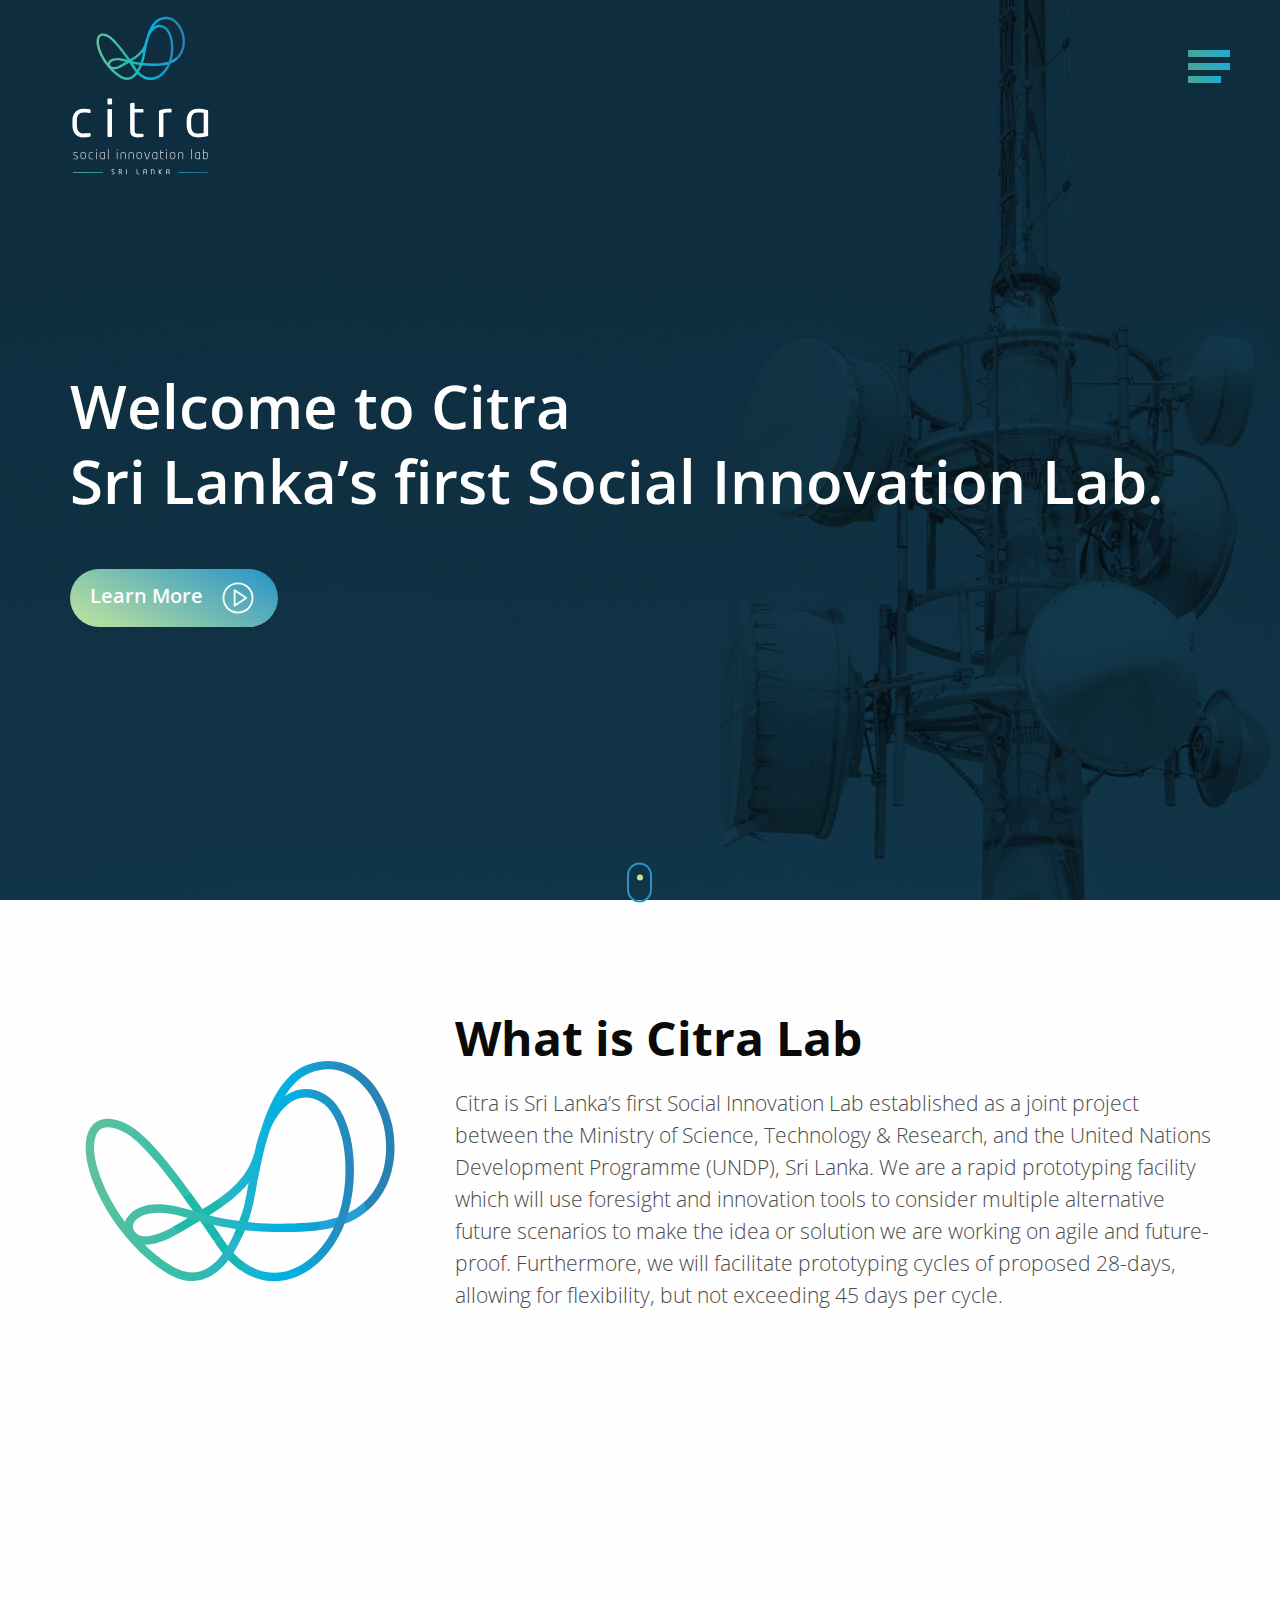
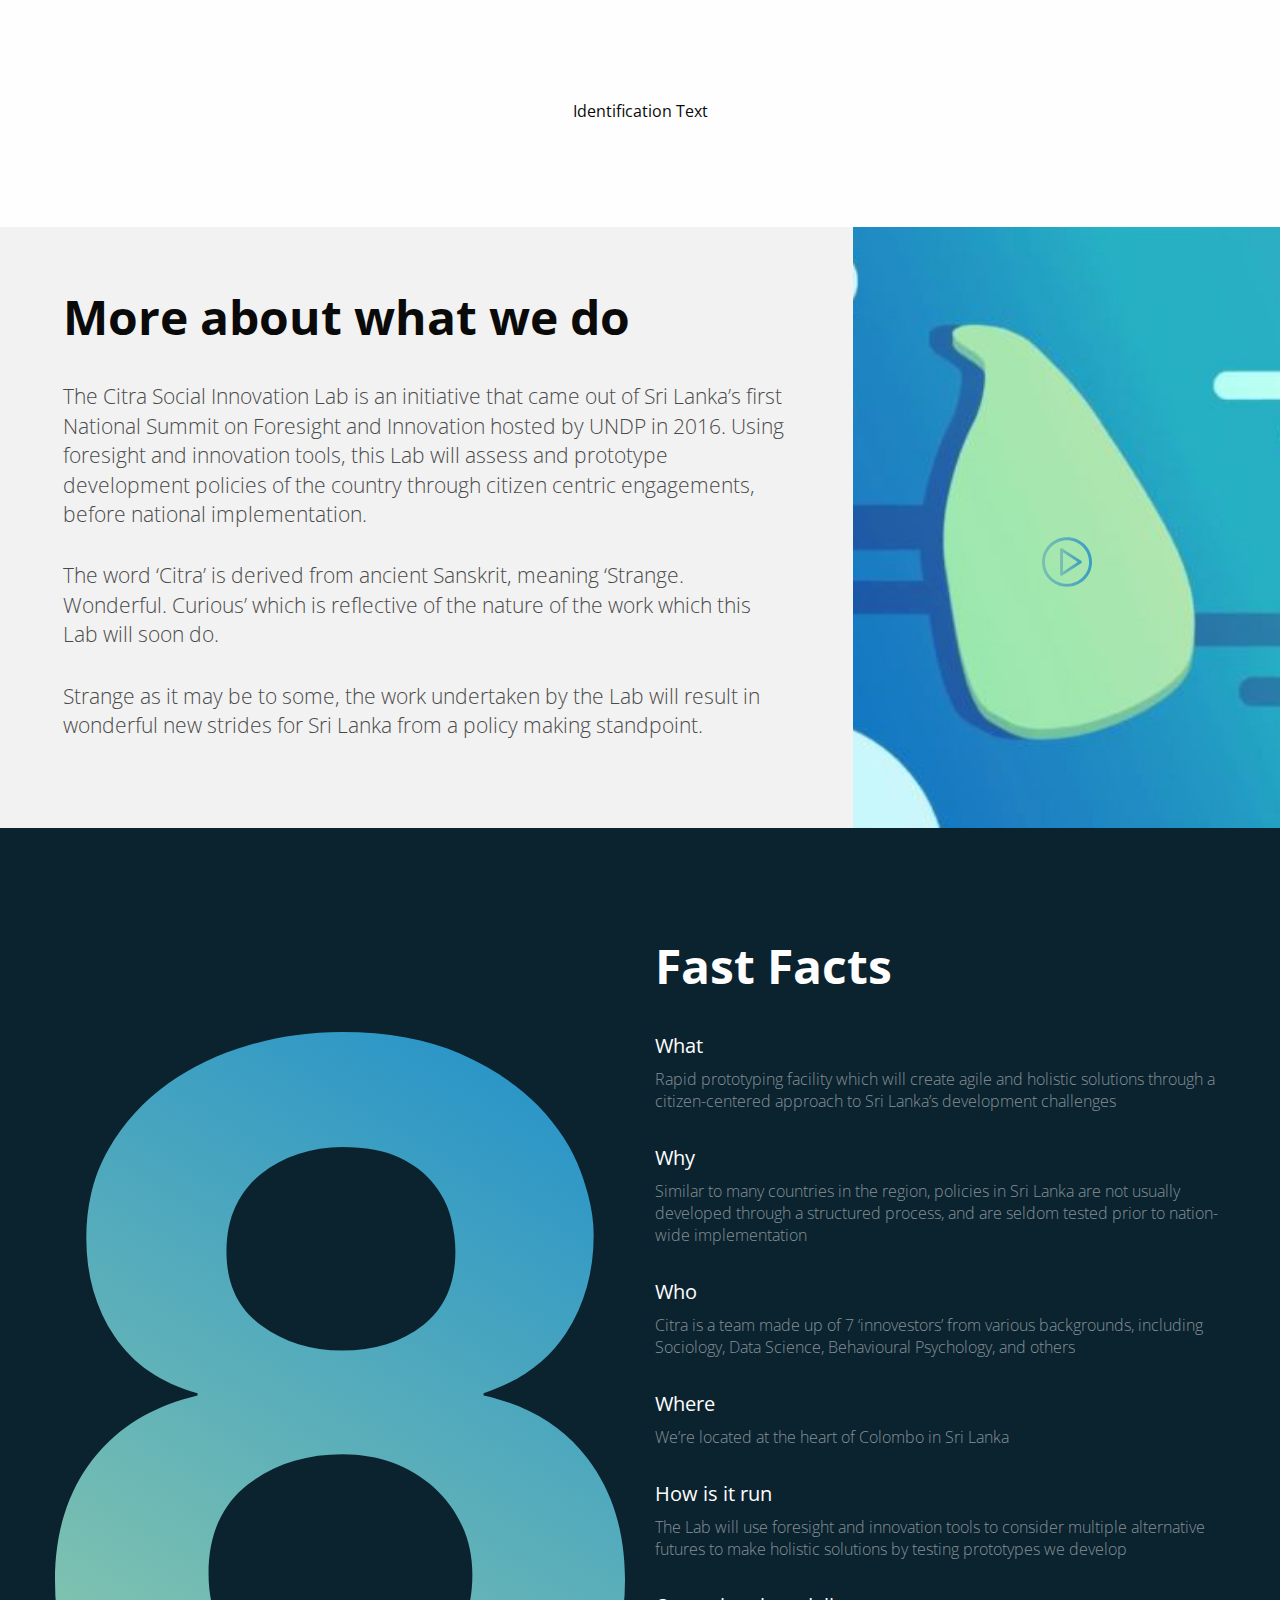
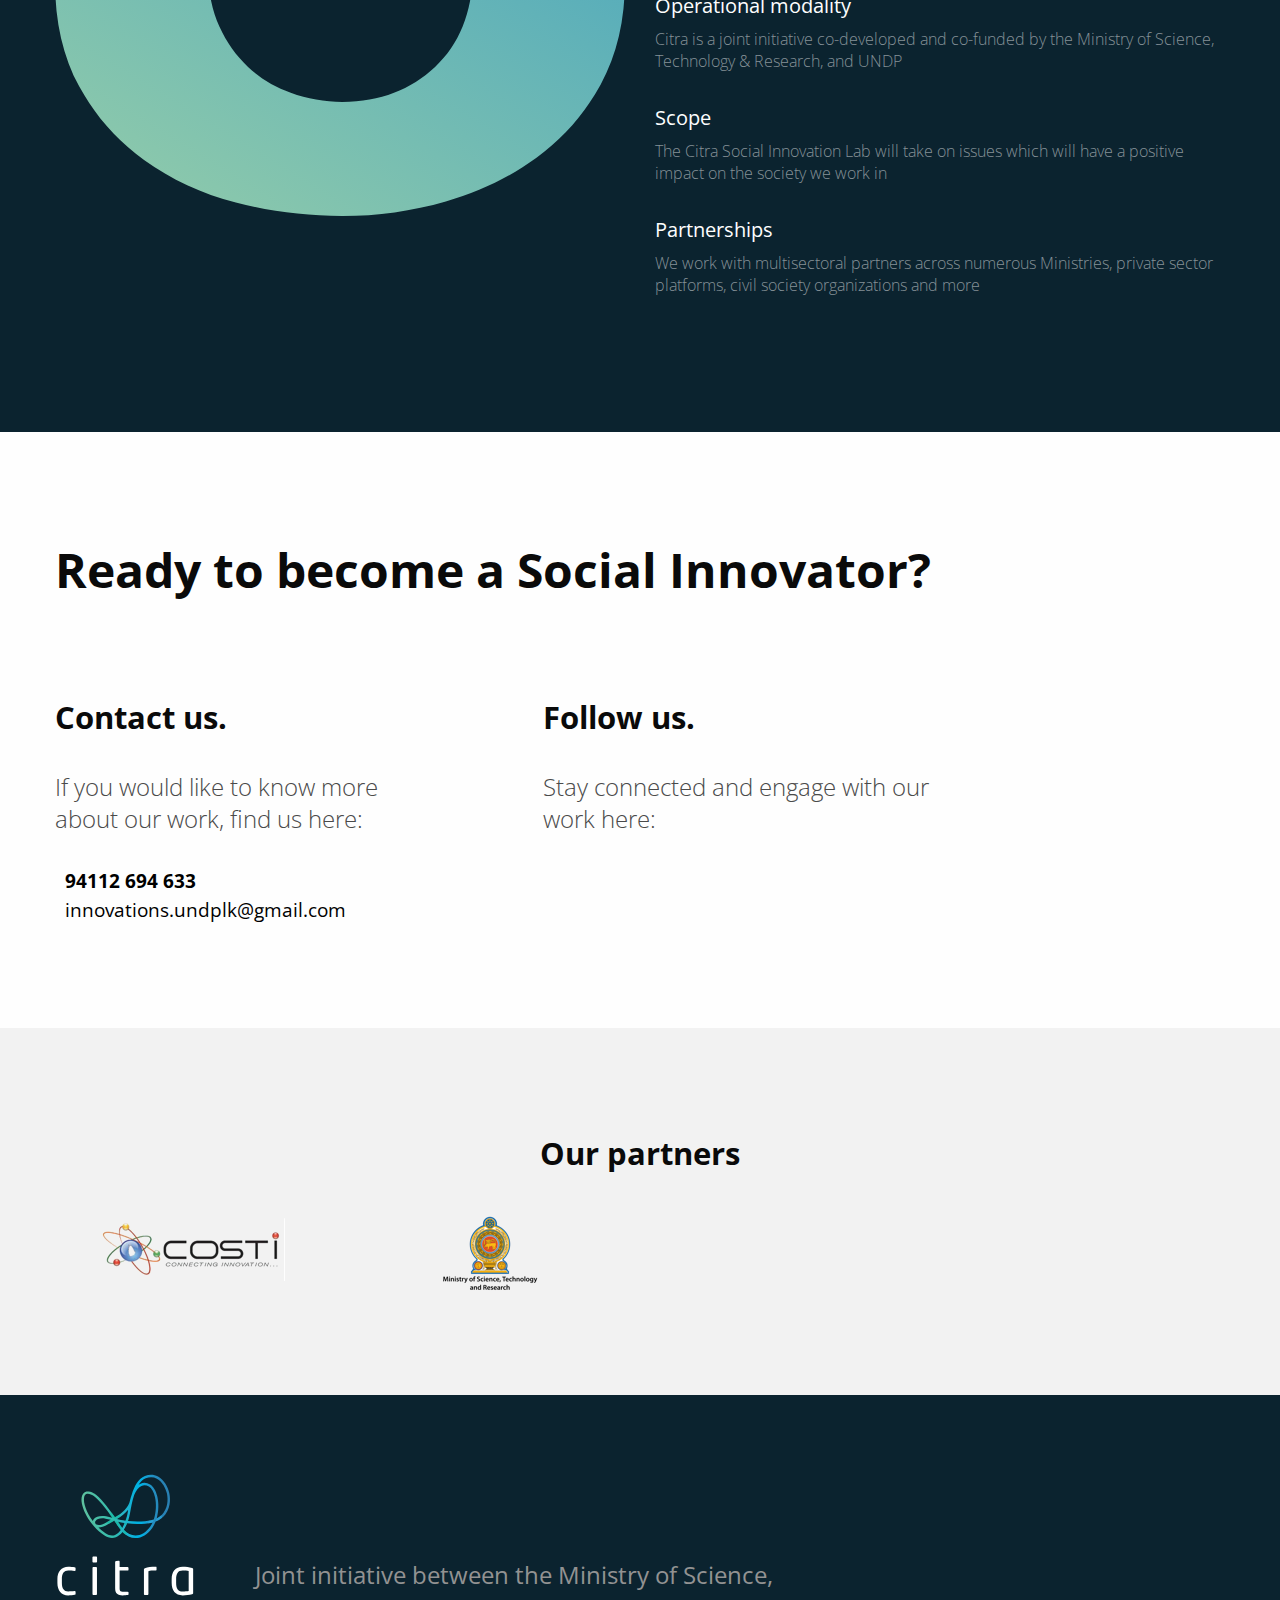
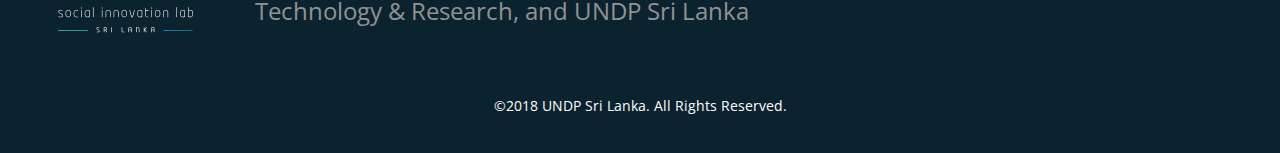
==== commit 6acf3e64: "Add files via upload" ====
--- a/index.html
+++ b/index.html
@@ -1,7 +1,6 @@
 <!doctype html>
 <html class="no-js" lang="en">
 <head>
-
     <!-- Meta tags -->
     <meta charset="utf-8" />
     <meta http-equiv="x-ua-compatible" content="ie=edge">
@@ -79,8 +78,9 @@
                     <ul class="vertical menu align-center">
                         <li><a href="index.html">Home</a></li>
                         <li><a href="aboutus.html">About Us</a></li>
-                        <li><a href="press-centre.html">Press Centre</a></li>
-                        <li><a href="library.html">Projects</a></li>
+                        <li><a href="press-centre.html">Media Centre</a></li>
+                        <li><a href="library.html">Our work</a></li>
+			    <li><a href="publications.html">Library</a></li>
                     </ul>
                     <ul class="menu align-center social-networks">
                         <li>
@@ -127,84 +127,120 @@
                     </div>
                 </div>
                 <div class="grid-x grid-padding-x" id="timeline">
-                    <div class="small-12 large-2 cell">
-                        <div class="grid-x align-center-middle">
-                            <div class="small-6 large-12 cell icon">
-                                <div>
-                                    <img src="img/ico-horizon.svg" alt="">
-                                </div>
-                            </div>
-                            <div class="small-6 large-12 cell text-center">
-                                <h4>Horizon scanning</h4>
-                                
-                            </div>
-                        </div>
-                    </div>
-                    <div class="small-12 large-2 cell">
-
-                        <div class="grid-x align-center-middle">
-                            <div class="small-6 large-12 cell icon">
-                                <div>
-                                    <img src="img/ico-citizen.svg" alt="">
-                                </div>
-                            </div>
-                            <div class="small-6 large-12 cell text-center">
-                                <h4>Citizen Engagement</h4>
-                                
-                            </div>
-                        </div>
-                    </div>
-                    <div class="small-12 large-2 cell">
-                        <div class="grid-x align-center-middle">
-                            <div class="small-6 large-12 cell icon">
-                                <div>
-                                    <img src="img/ico-prototype.svg" alt="">
-                                </div>
-                            </div>
-                            <div class="small-6 large-12 cell text-center">
-                                <h4>Prototype Development</h4>
-                                
-                            </div>
-                        </div>
-                    </div>
-                    <div class="small-12 large-2 cell">
-                        <div class="grid-x align-center-middle">
-                            <div class="small-6 large-12 cell icon">
-                                <div>
-                                    <img src="img/ico-testing.svg" alt="">
-                                </div>
-                            </div>
-                            <div class="small-6 large-12 cell text-center">
-                                <h4>Testing and Re-testing</h4>
-                                
-                            </div>
-                        </div>
-                    </div>
-                    <div class="small-12 large-2 cell">
-                        <div class="grid-x align-center-middle">
-                            <div class="small-6 large-12 cell icon">
-                                <div>
-                                    <img src="img/ico-incorporating.svg" alt="">
-                                </div>
-                            </div>
-                            <div class="small-6 large-12 cell text-center">
-                                <h4>Incorporating feedback</h4>
-                                
-                            </div>
-                        </div>
-                    </div>
-                    <div class="small-12 large-2 cell">
-                        <div class="grid-x align-center-middle">
-                            <div class="small-6 large-12 cell icon">
-                                <div>
-                                    <img src="img/ico-handover.svg" alt="">
-                                </div>
-                            </div>
-                            <div class="small-6 large-12 cell text-center">
+                    <a href="#tab1" class="small-12 large-2 cell a-opener">
+                        <div class="grid-x align-center-middle">
+                            <div class="cell icon">
+                                <div>
+                                    <img src="img/ico-Identification.svg" alt="">
+                                </div>
+                            </div>
+                            <div class="cell text-center">
+                                <h4>Identification</h4>
+                                
+                            </div>
+                        </div>
+                    </a>
+                    <a href="#tab2" class="small-12 large-2 cell a-opener">
+
+                        <div class="grid-x align-center-middle">
+                            <div class="cell icon">
+                                <div>
+                                    <img src="img/ico-systems-thinking.svg" alt="">
+                                </div>
+                            </div>
+                            <div class="cell text-center">
+                                <h4>System Thinking</h4>
+                                
+                            </div>
+                        </div>
+                    </a>
+                    <a href="#tab3" class="small-12 large-2 cell a-opener">
+                        <div class="grid-x align-center-middle">
+                            <div class="cell icon">
+                                <div>
+                                    <img src="img/ico-ngagement.svg" alt="">
+                                </div>
+                            </div>
+                            <div class="cell text-center">
+                                <h4>Engagement</h4>
+                                
+                            </div>
+                        </div>
+                    </a>
+                    <a href="#tab4" class="small-12 large-2 cell a-opener">
+                        <div class="grid-x align-center-middle">
+                            <div class="cell icon">
+                                <div>
+                                    <img src="img/ico-design.svg" alt="">
+                                </div>
+                            </div>
+                            <div class="cell text-center">
+                                <h4>Design</h4>
+                                
+                            </div>
+                        </div>
+                    </a>
+                    <a href="#tab5" class="small-12 large-2 cell a-opener">
+                        <div class="grid-x align-center-middle">
+                            <div class="cell icon">
+                                <div>
+                                    <img src="img/ico-processtesting.svg" alt="">
+                                </div>
+                            </div>
+                            <div class="cell text-center">
+                                <h4>Testing</h4>
+                                
+                            </div>
+                        </div>
+                    </a>
+                    <a href="#tab6" class="small-12 large-2 cell a-opener">
+                        <div class="grid-x align-center-middle">
+                            <div class="cell icon">
+                                <div>
+                                    <img src="img/citra-handover.svg" alt="">
+                                </div>
+                            </div>
+                            <div class="cell text-center">
                                 <h4>Handover</h4>
                                 
                             </div>
                         </div>
+                    </a>
+                    <a href="#tab7" class="small-12 large-2 cell a-opener">
+                        <div class="grid-x align-center-middle">
+                            <div class="cell icon">
+                                <div>
+                                    <img src="img/ico-impactevaluation.svg" alt="">
+                                </div>
+                            </div>
+                            <div class="cell text-center">
+                                <h4>Impact Evaluation</h4>
+                                
+                            </div>
+                        </div>
+                    </a>
+                </div>
+                <div class="tab-content">
+                    <div id="tab1">
+                        Identification Text
+                    </div>
+                    <div id="tab2">
+                        System Thinking Text
+                    </div>
+                    <div id="tab3">
+                        Engagement Text
+                    </div>
+                    <div id="tab4">
+                        Design Text
+                    </div>
+                    <div id="tab5">
+                        Testing Text
+                    </div>
+                    <div id="tab6">
+                        Handover Text
+                    </div>
+                    <div id="tab7">
+                        Impact Evaluation Text
                     </div>
                 </div>
             </div>
--- a/css/app.css
+++ b/css/app.css
@@ -1,9733 +1 @@
-@charset "UTF-8";
-/**
- * Foundation for Sites by ZURB
- * Version 6.4.3
- * foundation.zurb.com
- * Licensed under MIT Open Source
- */
-@media print, screen and (min-width: 40em) {
-  .reveal, .reveal.tiny, .reveal.small, .reveal.large {
-    right: auto;
-    left: auto;
-    margin: 0 auto; } }
-
-.slide-in-down.mui-enter {
-  -webkit-transition-duration: 500ms;
-          transition-duration: 500ms;
-  -webkit-transition-timing-function: linear;
-          transition-timing-function: linear;
-  -webkit-transform: translateY(-100%);
-      -ms-transform: translateY(-100%);
-          transform: translateY(-100%);
-  -webkit-transition-property: opacity, -webkit-transform;
-  transition-property: opacity, -webkit-transform;
-  transition-property: transform, opacity;
-  transition-property: transform, opacity, -webkit-transform;
-  -webkit-backface-visibility: hidden;
-          backface-visibility: hidden; }
-
-.slide-in-down.mui-enter.mui-enter-active {
-  -webkit-transform: translateY(0);
-      -ms-transform: translateY(0);
-          transform: translateY(0); }
-
-.slide-in-left.mui-enter {
-  -webkit-transition-duration: 500ms;
-          transition-duration: 500ms;
-  -webkit-transition-timing-function: linear;
-          transition-timing-function: linear;
-  -webkit-transform: translateX(-100%);
-      -ms-transform: translateX(-100%);
-          transform: translateX(-100%);
-  -webkit-transition-property: opacity, -webkit-transform;
-  transition-property: opacity, -webkit-transform;
-  transition-property: transform, opacity;
-  transition-property: transform, opacity, -webkit-transform;
-  -webkit-backface-visibility: hidden;
-          backface-visibility: hidden; }
-
-.slide-in-left.mui-enter.mui-enter-active {
-  -webkit-transform: translateX(0);
-      -ms-transform: translateX(0);
-          transform: translateX(0); }
-
-.slide-in-up.mui-enter {
-  -webkit-transition-duration: 500ms;
-          transition-duration: 500ms;
-  -webkit-transition-timing-function: linear;
-          transition-timing-function: linear;
-  -webkit-transform: translateY(100%);
-      -ms-transform: translateY(100%);
-          transform: translateY(100%);
-  -webkit-transition-property: opacity, -webkit-transform;
-  transition-property: opacity, -webkit-transform;
-  transition-property: transform, opacity;
-  transition-property: transform, opacity, -webkit-transform;
-  -webkit-backface-visibility: hidden;
-          backface-visibility: hidden; }
-
-.slide-in-up.mui-enter.mui-enter-active {
-  -webkit-transform: translateY(0);
-      -ms-transform: translateY(0);
-          transform: translateY(0); }
-
-.slide-in-right.mui-enter {
-  -webkit-transition-duration: 500ms;
-          transition-duration: 500ms;
-  -webkit-transition-timing-function: linear;
-          transition-timing-function: linear;
-  -webkit-transform: translateX(100%);
-      -ms-transform: translateX(100%);
-          transform: translateX(100%);
-  -webkit-transition-property: opacity, -webkit-transform;
-  transition-property: opacity, -webkit-transform;
-  transition-property: transform, opacity;
-  transition-property: transform, opacity, -webkit-transform;
-  -webkit-backface-visibility: hidden;
-          backface-visibility: hidden; }
-
-.slide-in-right.mui-enter.mui-enter-active {
-  -webkit-transform: translateX(0);
-      -ms-transform: translateX(0);
-          transform: translateX(0); }
-
-.slide-out-down.mui-leave {
-  -webkit-transition-duration: 500ms;
-          transition-duration: 500ms;
-  -webkit-transition-timing-function: linear;
-          transition-timing-function: linear;
-  -webkit-transform: translateY(0);
-      -ms-transform: translateY(0);
-          transform: translateY(0);
-  -webkit-transition-property: opacity, -webkit-transform;
-  transition-property: opacity, -webkit-transform;
-  transition-property: transform, opacity;
-  transition-property: transform, opacity, -webkit-transform;
-  -webkit-backface-visibility: hidden;
-          backface-visibility: hidden; }
-
-.slide-out-down.mui-leave.mui-leave-active {
-  -webkit-transform: translateY(100%);
-      -ms-transform: translateY(100%);
-          transform: translateY(100%); }
-
-.slide-out-right.mui-leave {
-  -webkit-transition-duration: 500ms;
-          transition-duration: 500ms;
-  -webkit-transition-timing-function: linear;
-          transition-timing-function: linear;
-  -webkit-transform: translateX(0);
-      -ms-transform: translateX(0);
-          transform: translateX(0);
-  -webkit-transition-property: opacity, -webkit-transform;
-  transition-property: opacity, -webkit-transform;
-  transition-property: transform, opacity;
-  transition-property: transform, opacity, -webkit-transform;
-  -webkit-backface-visibility: hidden;
-          backface-visibility: hidden; }
-
-.slide-out-right.mui-leave.mui-leave-active {
-  -webkit-transform: translateX(100%);
-      -ms-transform: translateX(100%);
-          transform: translateX(100%); }
-
-.slide-out-up.mui-leave {
-  -webkit-transition-duration: 500ms;
-          transition-duration: 500ms;
-  -webkit-transition-timing-function: linear;
-          transition-timing-function: linear;
-  -webkit-transform: translateY(0);
-      -ms-transform: translateY(0);
-          transform: translateY(0);
-  -webkit-transition-property: opacity, -webkit-transform;
-  transition-property: opacity, -webkit-transform;
-  transition-property: transform, opacity;
-  transition-property: transform, opacity, -webkit-transform;
-  -webkit-backface-visibility: hidden;
-          backface-visibility: hidden; }
-
-.slide-out-up.mui-leave.mui-leave-active {
-  -webkit-transform: translateY(-100%);
-      -ms-transform: translateY(-100%);
-          transform: translateY(-100%); }
-
-.slide-out-left.mui-leave {
-  -webkit-transition-duration: 500ms;
-          transition-duration: 500ms;
-  -webkit-transition-timing-function: linear;
-          transition-timing-function: linear;
-  -webkit-transform: translateX(0);
-      -ms-transform: translateX(0);
-          transform: translateX(0);
-  -webkit-transition-property: opacity, -webkit-transform;
-  transition-property: opacity, -webkit-transform;
-  transition-property: transform, opacity;
-  transition-property: transform, opacity, -webkit-transform;
-  -webkit-backface-visibility: hidden;
-          backface-visibility: hidden; }
-
-.slide-out-left.mui-leave.mui-leave-active {
-  -webkit-transform: translateX(-100%);
-      -ms-transform: translateX(-100%);
-          transform: translateX(-100%); }
-
-.fade-in.mui-enter {
-  -webkit-transition-duration: 500ms;
-          transition-duration: 500ms;
-  -webkit-transition-timing-function: linear;
-          transition-timing-function: linear;
-  opacity: 0;
-  -webkit-transition-property: opacity;
-  transition-property: opacity; }
-
-.fade-in.mui-enter.mui-enter-active {
-  opacity: 1; }
-
-.fade-out.mui-leave {
-  -webkit-transition-duration: 500ms;
-          transition-duration: 500ms;
-  -webkit-transition-timing-function: linear;
-          transition-timing-function: linear;
-  opacity: 1;
-  -webkit-transition-property: opacity;
-  transition-property: opacity; }
-
-.fade-out.mui-leave.mui-leave-active {
-  opacity: 0; }
-
-.hinge-in-from-top.mui-enter {
-  -webkit-transition-duration: 500ms;
-          transition-duration: 500ms;
-  -webkit-transition-timing-function: linear;
-          transition-timing-function: linear;
-  -webkit-transform: perspective(2000px) rotateX(-90deg);
-          transform: perspective(2000px) rotateX(-90deg);
-  -webkit-transform-origin: top;
-      -ms-transform-origin: top;
-          transform-origin: top;
-  -webkit-transition-property: opacity, -webkit-transform;
-  transition-property: opacity, -webkit-transform;
-  transition-property: transform, opacity;
-  transition-property: transform, opacity, -webkit-transform;
-  opacity: 0; }
-
-.hinge-in-from-top.mui-enter.mui-enter-active {
-  -webkit-transform: perspective(2000px) rotate(0deg);
-          transform: perspective(2000px) rotate(0deg);
-  opacity: 1; }
-
-.hinge-in-from-right.mui-enter {
-  -webkit-transition-duration: 500ms;
-          transition-duration: 500ms;
-  -webkit-transition-timing-function: linear;
-          transition-timing-function: linear;
-  -webkit-transform: perspective(2000px) rotateY(-90deg);
-          transform: perspective(2000px) rotateY(-90deg);
-  -webkit-transform-origin: right;
-      -ms-transform-origin: right;
-          transform-origin: right;
-  -webkit-transition-property: opacity, -webkit-transform;
-  transition-property: opacity, -webkit-transform;
-  transition-property: transform, opacity;
-  transition-property: transform, opacity, -webkit-transform;
-  opacity: 0; }
-
-.hinge-in-from-right.mui-enter.mui-enter-active {
-  -webkit-transform: perspective(2000px) rotate(0deg);
-          transform: perspective(2000px) rotate(0deg);
-  opacity: 1; }
-
-.hinge-in-from-bottom.mui-enter {
-  -webkit-transition-duration: 500ms;
-          transition-duration: 500ms;
-  -webkit-transition-timing-function: linear;
-          transition-timing-function: linear;
-  -webkit-transform: perspective(2000px) rotateX(90deg);
-          transform: perspective(2000px) rotateX(90deg);
-  -webkit-transform-origin: bottom;
-      -ms-transform-origin: bottom;
-          transform-origin: bottom;
-  -webkit-transition-property: opacity, -webkit-transform;
-  transition-property: opacity, -webkit-transform;
-  transition-property: transform, opacity;
-  transition-property: transform, opacity, -webkit-transform;
-  opacity: 0; }
-
-.hinge-in-from-bottom.mui-enter.mui-enter-active {
-  -webkit-transform: perspective(2000px) rotate(0deg);
-          transform: perspective(2000px) rotate(0deg);
-  opacity: 1; }
-
-.hinge-in-from-left.mui-enter {
-  -webkit-transition-duration: 500ms;
-          transition-duration: 500ms;
-  -webkit-transition-timing-function: linear;
-          transition-timing-function: linear;
-  -webkit-transform: perspective(2000px) rotateY(90deg);
-          transform: perspective(2000px) rotateY(90deg);
-  -webkit-transform-origin: left;
-      -ms-transform-origin: left;
-          transform-origin: left;
-  -webkit-transition-property: opacity, -webkit-transform;
-  transition-property: opacity, -webkit-transform;
-  transition-property: transform, opacity;
-  transition-property: transform, opacity, -webkit-transform;
-  opacity: 0; }
-
-.hinge-in-from-left.mui-enter.mui-enter-active {
-  -webkit-transform: perspective(2000px) rotate(0deg);
-          transform: perspective(2000px) rotate(0deg);
-  opacity: 1; }
-
-.hinge-in-from-middle-x.mui-enter {
-  -webkit-transition-duration: 500ms;
-          transition-duration: 500ms;
-  -webkit-transition-timing-function: linear;
-          transition-timing-function: linear;
-  -webkit-transform: perspective(2000px) rotateX(-90deg);
-          transform: perspective(2000px) rotateX(-90deg);
-  -webkit-transform-origin: center;
-      -ms-transform-origin: center;
-          transform-origin: center;
-  -webkit-transition-property: opacity, -webkit-transform;
-  transition-property: opacity, -webkit-transform;
-  transition-property: transform, opacity;
-  transition-property: transform, opacity, -webkit-transform;
-  opacity: 0; }
-
-.hinge-in-from-middle-x.mui-enter.mui-enter-active {
-  -webkit-transform: perspective(2000px) rotate(0deg);
-          transform: perspective(2000px) rotate(0deg);
-  opacity: 1; }
-
-.hinge-in-from-middle-y.mui-enter {
-  -webkit-transition-duration: 500ms;
-          transition-duration: 500ms;
-  -webkit-transition-timing-function: linear;
-          transition-timing-function: linear;
-  -webkit-transform: perspective(2000px) rotateY(-90deg);
-          transform: perspective(2000px) rotateY(-90deg);
-  -webkit-transform-origin: center;
-      -ms-transform-origin: center;
-          transform-origin: center;
-  -webkit-transition-property: opacity, -webkit-transform;
-  transition-property: opacity, -webkit-transform;
-  transition-property: transform, opacity;
-  transition-property: transform, opacity, -webkit-transform;
-  opacity: 0; }
-
-.hinge-in-from-middle-y.mui-enter.mui-enter-active {
-  -webkit-transform: perspective(2000px) rotate(0deg);
-          transform: perspective(2000px) rotate(0deg);
-  opacity: 1; }
-
-.hinge-out-from-top.mui-leave {
-  -webkit-transition-duration: 500ms;
-          transition-duration: 500ms;
-  -webkit-transition-timing-function: linear;
-          transition-timing-function: linear;
-  -webkit-transform: perspective(2000px) rotate(0deg);
-          transform: perspective(2000px) rotate(0deg);
-  -webkit-transform-origin: top;
-      -ms-transform-origin: top;
-          transform-origin: top;
-  -webkit-transition-property: opacity, -webkit-transform;
-  transition-property: opacity, -webkit-transform;
-  transition-property: transform, opacity;
-  transition-property: transform, opacity, -webkit-transform;
-  opacity: 1; }
-
-.hinge-out-from-top.mui-leave.mui-leave-active {
-  -webkit-transform: perspective(2000px) rotateX(-90deg);
-          transform: perspective(2000px) rotateX(-90deg);
-  opacity: 0; }
-
-.hinge-out-from-right.mui-leave {
-  -webkit-transition-duration: 500ms;
-          transition-duration: 500ms;
-  -webkit-transition-timing-function: linear;
-          transition-timing-function: linear;
-  -webkit-transform: perspective(2000px) rotate(0deg);
-          transform: perspective(2000px) rotate(0deg);
-  -webkit-transform-origin: right;
-      -ms-transform-origin: right;
-          transform-origin: right;
-  -webkit-transition-property: opacity, -webkit-transform;
-  transition-property: opacity, -webkit-transform;
-  transition-property: transform, opacity;
-  transition-property: transform, opacity, -webkit-transform;
-  opacity: 1; }
-
-.hinge-out-from-right.mui-leave.mui-leave-active {
-  -webkit-transform: perspective(2000px) rotateY(-90deg);
-          transform: perspective(2000px) rotateY(-90deg);
-  opacity: 0; }
-
-.hinge-out-from-bottom.mui-leave {
-  -webkit-transition-duration: 500ms;
-          transition-duration: 500ms;
-  -webkit-transition-timing-function: linear;
-          transition-timing-function: linear;
-  -webkit-transform: perspective(2000px) rotate(0deg);
-          transform: perspective(2000px) rotate(0deg);
-  -webkit-transform-origin: bottom;
-      -ms-transform-origin: bottom;
-          transform-origin: bottom;
-  -webkit-transition-property: opacity, -webkit-transform;
-  transition-property: opacity, -webkit-transform;
-  transition-property: transform, opacity;
-  transition-property: transform, opacity, -webkit-transform;
-  opacity: 1; }
-
-.hinge-out-from-bottom.mui-leave.mui-leave-active {
-  -webkit-transform: perspective(2000px) rotateX(90deg);
-          transform: perspective(2000px) rotateX(90deg);
-  opacity: 0; }
-
-.hinge-out-from-left.mui-leave {
-  -webkit-transition-duration: 500ms;
-          transition-duration: 500ms;
-  -webkit-transition-timing-function: linear;
-          transition-timing-function: linear;
-  -webkit-transform: perspective(2000px) rotate(0deg);
-          transform: perspective(2000px) rotate(0deg);
-  -webkit-transform-origin: left;
-      -ms-transform-origin: left;
-          transform-origin: left;
-  -webkit-transition-property: opacity, -webkit-transform;
-  transition-property: opacity, -webkit-transform;
-  transition-property: transform, opacity;
-  transition-property: transform, opacity, -webkit-transform;
-  opacity: 1; }
-
-.hinge-out-from-left.mui-leave.mui-leave-active {
-  -webkit-transform: perspective(2000px) rotateY(90deg);
-          transform: perspective(2000px) rotateY(90deg);
-  opacity: 0; }
-
-.hinge-out-from-middle-x.mui-leave {
-  -webkit-transition-duration: 500ms;
-          transition-duration: 500ms;
-  -webkit-transition-timing-function: linear;
-          transition-timing-function: linear;
-  -webkit-transform: perspective(2000px) rotate(0deg);
-          transform: perspective(2000px) rotate(0deg);
-  -webkit-transform-origin: center;
-      -ms-transform-origin: center;
-          transform-origin: center;
-  -webkit-transition-property: opacity, -webkit-transform;
-  transition-property: opacity, -webkit-transform;
-  transition-property: transform, opacity;
-  transition-property: transform, opacity, -webkit-transform;
-  opacity: 1; }
-
-.hinge-out-from-middle-x.mui-leave.mui-leave-active {
-  -webkit-transform: perspective(2000px) rotateX(-90deg);
-          transform: perspective(2000px) rotateX(-90deg);
-  opacity: 0; }
-
-.hinge-out-from-middle-y.mui-leave {
-  -webkit-transition-duration: 500ms;
-          transition-duration: 500ms;
-  -webkit-transition-timing-function: linear;
-          transition-timing-function: linear;
-  -webkit-transform: perspective(2000px) rotate(0deg);
-          transform: perspective(2000px) rotate(0deg);
-  -webkit-transform-origin: center;
-      -ms-transform-origin: center;
-          transform-origin: center;
-  -webkit-transition-property: opacity, -webkit-transform;
-  transition-property: opacity, -webkit-transform;
-  transition-property: transform, opacity;
-  transition-property: transform, opacity, -webkit-transform;
-  opacity: 1; }
-
-.hinge-out-from-middle-y.mui-leave.mui-leave-active {
-  -webkit-transform: perspective(2000px) rotateY(-90deg);
-          transform: perspective(2000px) rotateY(-90deg);
-  opacity: 0; }
-
-.scale-in-up.mui-enter {
-  -webkit-transition-duration: 500ms;
-          transition-duration: 500ms;
-  -webkit-transition-timing-function: linear;
-          transition-timing-function: linear;
-  -webkit-transform: scale(0.5);
-      -ms-transform: scale(0.5);
-          transform: scale(0.5);
-  -webkit-transition-property: opacity, -webkit-transform;
-  transition-property: opacity, -webkit-transform;
-  transition-property: transform, opacity;
-  transition-property: transform, opacity, -webkit-transform;
-  opacity: 0; }
-
-.scale-in-up.mui-enter.mui-enter-active {
-  -webkit-transform: scale(1);
-      -ms-transform: scale(1);
-          transform: scale(1);
-  opacity: 1; }
-
-.scale-in-down.mui-enter {
-  -webkit-transition-duration: 500ms;
-          transition-duration: 500ms;
-  -webkit-transition-timing-function: linear;
-          transition-timing-function: linear;
-  -webkit-transform: scale(1.5);
-      -ms-transform: scale(1.5);
-          transform: scale(1.5);
-  -webkit-transition-property: opacity, -webkit-transform;
-  transition-property: opacity, -webkit-transform;
-  transition-property: transform, opacity;
-  transition-property: transform, opacity, -webkit-transform;
-  opacity: 0; }
-
-.scale-in-down.mui-enter.mui-enter-active {
-  -webkit-transform: scale(1);
-      -ms-transform: scale(1);
-          transform: scale(1);
-  opacity: 1; }
-
-.scale-out-up.mui-leave {
-  -webkit-transition-duration: 500ms;
-          transition-duration: 500ms;
-  -webkit-transition-timing-function: linear;
-          transition-timing-function: linear;
-  -webkit-transform: scale(1);
-      -ms-transform: scale(1);
-          transform: scale(1);
-  -webkit-transition-property: opacity, -webkit-transform;
-  transition-property: opacity, -webkit-transform;
-  transition-property: transform, opacity;
-  transition-property: transform, opacity, -webkit-transform;
-  opacity: 1; }
-
-.scale-out-up.mui-leave.mui-leave-active {
-  -webkit-transform: scale(1.5);
-      -ms-transform: scale(1.5);
-          transform: scale(1.5);
-  opacity: 0; }
-
-.scale-out-down.mui-leave {
-  -webkit-transition-duration: 500ms;
-          transition-duration: 500ms;
-  -webkit-transition-timing-function: linear;
-          transition-timing-function: linear;
-  -webkit-transform: scale(1);
-      -ms-transform: scale(1);
-          transform: scale(1);
-  -webkit-transition-property: opacity, -webkit-transform;
-  transition-property: opacity, -webkit-transform;
-  transition-property: transform, opacity;
-  transition-property: transform, opacity, -webkit-transform;
-  opacity: 1; }
-
-.scale-out-down.mui-leave.mui-leave-active {
-  -webkit-transform: scale(0.5);
-      -ms-transform: scale(0.5);
-          transform: scale(0.5);
-  opacity: 0; }
-
-.spin-in.mui-enter {
-  -webkit-transition-duration: 500ms;
-          transition-duration: 500ms;
-  -webkit-transition-timing-function: linear;
-          transition-timing-function: linear;
-  -webkit-transform: rotate(-0.75turn);
-      -ms-transform: rotate(-0.75turn);
-          transform: rotate(-0.75turn);
-  -webkit-transition-property: opacity, -webkit-transform;
-  transition-property: opacity, -webkit-transform;
-  transition-property: transform, opacity;
-  transition-property: transform, opacity, -webkit-transform;
-  opacity: 0; }
-
-.spin-in.mui-enter.mui-enter-active {
-  -webkit-transform: rotate(0);
-      -ms-transform: rotate(0);
-          transform: rotate(0);
-  opacity: 1; }
-
-.spin-out.mui-leave {
-  -webkit-transition-duration: 500ms;
-          transition-duration: 500ms;
-  -webkit-transition-timing-function: linear;
-          transition-timing-function: linear;
-  -webkit-transform: rotate(0);
-      -ms-transform: rotate(0);
-          transform: rotate(0);
-  -webkit-transition-property: opacity, -webkit-transform;
-  transition-property: opacity, -webkit-transform;
-  transition-property: transform, opacity;
-  transition-property: transform, opacity, -webkit-transform;
-  opacity: 1; }
-
-.spin-out.mui-leave.mui-leave-active {
-  -webkit-transform: rotate(0.75turn);
-      -ms-transform: rotate(0.75turn);
-          transform: rotate(0.75turn);
-  opacity: 0; }
-
-.spin-in-ccw.mui-enter {
-  -webkit-transition-duration: 500ms;
-          transition-duration: 500ms;
-  -webkit-transition-timing-function: linear;
-          transition-timing-function: linear;
-  -webkit-transform: rotate(0.75turn);
-      -ms-transform: rotate(0.75turn);
-          transform: rotate(0.75turn);
-  -webkit-transition-property: opacity, -webkit-transform;
-  transition-property: opacity, -webkit-transform;
-  transition-property: transform, opacity;
-  transition-property: transform, opacity, -webkit-transform;
-  opacity: 0; }
-
-.spin-in-ccw.mui-enter.mui-enter-active {
-  -webkit-transform: rotate(0);
-      -ms-transform: rotate(0);
-          transform: rotate(0);
-  opacity: 1; }
-
-.spin-out-ccw.mui-leave {
-  -webkit-transition-duration: 500ms;
-          transition-duration: 500ms;
-  -webkit-transition-timing-function: linear;
-          transition-timing-function: linear;
-  -webkit-transform: rotate(0);
-      -ms-transform: rotate(0);
-          transform: rotate(0);
-  -webkit-transition-property: opacity, -webkit-transform;
-  transition-property: opacity, -webkit-transform;
-  transition-property: transform, opacity;
-  transition-property: transform, opacity, -webkit-transform;
-  opacity: 1; }
-
-.spin-out-ccw.mui-leave.mui-leave-active {
-  -webkit-transform: rotate(-0.75turn);
-      -ms-transform: rotate(-0.75turn);
-          transform: rotate(-0.75turn);
-  opacity: 0; }
-
-.slow {
-  -webkit-transition-duration: 750ms !important;
-          transition-duration: 750ms !important; }
-
-.fast {
-  -webkit-transition-duration: 250ms !important;
-          transition-duration: 250ms !important; }
-
-.linear {
-  -webkit-transition-timing-function: linear !important;
-          transition-timing-function: linear !important; }
-
-.ease {
-  -webkit-transition-timing-function: ease !important;
-          transition-timing-function: ease !important; }
-
-.ease-in {
-  -webkit-transition-timing-function: ease-in !important;
-          transition-timing-function: ease-in !important; }
-
-.ease-out {
-  -webkit-transition-timing-function: ease-out !important;
-          transition-timing-function: ease-out !important; }
-
-.ease-in-out {
-  -webkit-transition-timing-function: ease-in-out !important;
-          transition-timing-function: ease-in-out !important; }
-
-.bounce-in {
-  -webkit-transition-timing-function: cubic-bezier(0.485, 0.155, 0.24, 1.245) !important;
-          transition-timing-function: cubic-bezier(0.485, 0.155, 0.24, 1.245) !important; }
-
-.bounce-out {
-  -webkit-transition-timing-function: cubic-bezier(0.485, 0.155, 0.515, 0.845) !important;
-          transition-timing-function: cubic-bezier(0.485, 0.155, 0.515, 0.845) !important; }
-
-.bounce-in-out {
-  -webkit-transition-timing-function: cubic-bezier(0.76, -0.245, 0.24, 1.245) !important;
-          transition-timing-function: cubic-bezier(0.76, -0.245, 0.24, 1.245) !important; }
-
-.short-delay {
-  -webkit-transition-delay: 300ms !important;
-          transition-delay: 300ms !important; }
-
-.long-delay {
-  -webkit-transition-delay: 700ms !important;
-          transition-delay: 700ms !important; }
-
-.shake {
-  -webkit-animation-name: shake-7;
-          animation-name: shake-7; }
-
-@-webkit-keyframes shake-7 {
-  0%, 10%, 20%, 30%, 40%, 50%, 60%, 70%, 80%, 90% {
-    -webkit-transform: translateX(7%);
-            transform: translateX(7%); }
-  5%, 15%, 25%, 35%, 45%, 55%, 65%, 75%, 85%, 95% {
-    -webkit-transform: translateX(-7%);
-            transform: translateX(-7%); } }
-
-@keyframes shake-7 {
-  0%, 10%, 20%, 30%, 40%, 50%, 60%, 70%, 80%, 90% {
-    -webkit-transform: translateX(7%);
-            transform: translateX(7%); }
-  5%, 15%, 25%, 35%, 45%, 55%, 65%, 75%, 85%, 95% {
-    -webkit-transform: translateX(-7%);
-            transform: translateX(-7%); } }
-
-.spin-cw {
-  -webkit-animation-name: spin-cw-1turn;
-          animation-name: spin-cw-1turn; }
-
-@-webkit-keyframes spin-cw-1turn {
-  0% {
-    -webkit-transform: rotate(-1turn);
-            transform: rotate(-1turn); }
-  100% {
-    -webkit-transform: rotate(0);
-            transform: rotate(0); } }
-
-@keyframes spin-cw-1turn {
-  0% {
-    -webkit-transform: rotate(-1turn);
-            transform: rotate(-1turn); }
-  100% {
-    -webkit-transform: rotate(0);
-            transform: rotate(0); } }
-
-.spin-ccw {
-  -webkit-animation-name: spin-cw-1turn;
-          animation-name: spin-cw-1turn; }
-
-@keyframes spin-cw-1turn {
-  0% {
-    -webkit-transform: rotate(0);
-            transform: rotate(0); }
-  100% {
-    -webkit-transform: rotate(1turn);
-            transform: rotate(1turn); } }
-
-.wiggle {
-  -webkit-animation-name: wiggle-7deg;
-          animation-name: wiggle-7deg; }
-
-@-webkit-keyframes wiggle-7deg {
-  40%, 50%, 60% {
-    -webkit-transform: rotate(7deg);
-            transform: rotate(7deg); }
-  35%, 45%, 55%, 65% {
-    -webkit-transform: rotate(-7deg);
-            transform: rotate(-7deg); }
-  0%, 30%, 70%, 100% {
-    -webkit-transform: rotate(0);
-            transform: rotate(0); } }
-
-@keyframes wiggle-7deg {
-  40%, 50%, 60% {
-    -webkit-transform: rotate(7deg);
-            transform: rotate(7deg); }
-  35%, 45%, 55%, 65% {
-    -webkit-transform: rotate(-7deg);
-            transform: rotate(-7deg); }
-  0%, 30%, 70%, 100% {
-    -webkit-transform: rotate(0);
-            transform: rotate(0); } }
-
-.shake,
-.spin-cw,
-.spin-ccw,
-.wiggle {
-  -webkit-animation-duration: 500ms;
-          animation-duration: 500ms; }
-
-.infinite {
-  -webkit-animation-iteration-count: infinite;
-          animation-iteration-count: infinite; }
-
-.slow {
-  -webkit-animation-duration: 750ms !important;
-          animation-duration: 750ms !important; }
-
-.fast {
-  -webkit-animation-duration: 250ms !important;
-          animation-duration: 250ms !important; }
-
-.linear {
-  -webkit-animation-timing-function: linear !important;
-          animation-timing-function: linear !important; }
-
-.ease {
-  -webkit-animation-timing-function: ease !important;
-          animation-timing-function: ease !important; }
-
-.ease-in {
-  -webkit-animation-timing-function: ease-in !important;
-          animation-timing-function: ease-in !important; }
-
-.ease-out {
-  -webkit-animation-timing-function: ease-out !important;
-          animation-timing-function: ease-out !important; }
-
-.ease-in-out {
-  -webkit-animation-timing-function: ease-in-out !important;
-          animation-timing-function: ease-in-out !important; }
-
-.bounce-in {
-  -webkit-animation-timing-function: cubic-bezier(0.485, 0.155, 0.24, 1.245) !important;
-          animation-timing-function: cubic-bezier(0.485, 0.155, 0.24, 1.245) !important; }
-
-.bounce-out {
-  -webkit-animation-timing-function: cubic-bezier(0.485, 0.155, 0.515, 0.845) !important;
-          animation-timing-function: cubic-bezier(0.485, 0.155, 0.515, 0.845) !important; }
-
-.bounce-in-out {
-  -webkit-animation-timing-function: cubic-bezier(0.76, -0.245, 0.24, 1.245) !important;
-          animation-timing-function: cubic-bezier(0.76, -0.245, 0.24, 1.245) !important; }
-
-.short-delay {
-  -webkit-animation-delay: 300ms !important;
-          animation-delay: 300ms !important; }
-
-.long-delay {
-  -webkit-animation-delay: 700ms !important;
-          animation-delay: 700ms !important; }
-
-.clearfix:after {
-  content: '';
-  display: block;
-  clear: both; }
-
-.ellipsis {
-  white-space: nowrap;
-  /* 1 */
-  text-overflow: ellipsis;
-  /* 2 */
-  overflow: hidden; }
-
-/*! normalize-scss | MIT/GPLv2 License | bit.ly/normalize-scss */
-/* Document
-       ========================================================================== */
-/**
-     * 1. Change the default font family in all browsers (opinionated).
-     * 2. Correct the line height in all browsers.
-     * 3. Prevent adjustments of font size after orientation changes in
-     *    IE on Windows Phone and in iOS.
-     */
-html {
-  font-family: sans-serif;
-  /* 1 */
-  line-height: 1.15;
-  /* 2 */
-  -ms-text-size-adjust: 100%;
-  /* 3 */
-  -webkit-text-size-adjust: 100%;
-  /* 3 */ }
-
-/* Sections
-       ========================================================================== */
-/**
-     * Remove the margin in all browsers (opinionated).
-     */
-body {
-  margin: 0; }
-
-/**
-     * Add the correct display in IE 9-.
-     */
-article,
-aside,
-footer,
-header,
-nav,
-section {
-  display: block; }
-
-/**
-     * Correct the font size and margin on `h1` elements within `section` and
-     * `article` contexts in Chrome, Firefox, and Safari.
-     */
-h1 {
-  font-size: 2em;
-  margin: 0.67em 0; }
-
-/* Grouping content
-       ========================================================================== */
-/**
-     * Add the correct display in IE 9-.
-     */
-figcaption,
-figure {
-  display: block; }
-
-/**
-     * Add the correct margin in IE 8.
-     */
-figure {
-  margin: 1em 40px; }
-
-/**
-     * 1. Add the correct box sizing in Firefox.
-     * 2. Show the overflow in Edge and IE.
-     */
-hr {
-  box-sizing: content-box;
-  /* 1 */
-  height: 0;
-  /* 1 */
-  overflow: visible;
-  /* 2 */ }
-
-/**
-     * Add the correct display in IE.
-     */
-main {
-  display: block; }
-
-/**
-     * 1. Correct the inheritance and scaling of font size in all browsers.
-     * 2. Correct the odd `em` font sizing in all browsers.
-     */
-pre {
-  font-family: monospace, monospace;
-  /* 1 */
-  font-size: 1em;
-  /* 2 */ }
-
-/* Links
-       ========================================================================== */
-/**
-     * 1. Remove the gray background on active links in IE 10.
-     * 2. Remove gaps in links underline in iOS 8+ and Safari 8+.
-     */
-a {
-  background-color: transparent;
-  /* 1 */
-  -webkit-text-decoration-skip: objects;
-  /* 2 */ }
-
-/**
-     * Remove the outline on focused links when they are also active or hovered
-     * in all browsers (opinionated).
-     */
-a:active,
-a:hover {
-  outline-width: 0; }
-
-/* Text-level semantics
-       ========================================================================== */
-/**
-     * 1. Remove the bottom border in Firefox 39-.
-     * 2. Add the correct text decoration in Chrome, Edge, IE, Opera, and Safari.
-     */
-abbr[title] {
-  border-bottom: none;
-  /* 1 */
-  text-decoration: underline;
-  /* 2 */
-  text-decoration: underline dotted;
-  /* 2 */ }
-
-/**
-     * Prevent the duplicate application of `bolder` by the next rule in Safari 6.
-     */
-b,
-strong {
-  font-weight: inherit; }
-
-/**
-     * Add the correct font weight in Chrome, Edge, and Safari.
-     */
-b,
-strong {
-  font-weight: bolder; }
-
-/**
-     * 1. Correct the inheritance and scaling of font size in all browsers.
-     * 2. Correct the odd `em` font sizing in all browsers.
-     */
-code,
-kbd,
-samp {
-  font-family: monospace, monospace;
-  /* 1 */
-  font-size: 1em;
-  /* 2 */ }
-
-/**
-     * Add the correct font style in Android 4.3-.
-     */
-dfn {
-  font-style: italic; }
-
-/**
-     * Add the correct background and color in IE 9-.
-     */
-mark {
-  background-color: #ff0;
-  color: #000; }
-
-/**
-     * Add the correct font size in all browsers.
-     */
-small {
-  font-size: 80%; }
-
-/**
-     * Prevent `sub` and `sup` elements from affecting the line height in
-     * all browsers.
-     */
-sub,
-sup {
-  font-size: 75%;
-  line-height: 0;
-  position: relative;
-  vertical-align: baseline; }
-
-sub {
-  bottom: -0.25em; }
-
-sup {
-  top: -0.5em; }
-
-/* Embedded content
-       ========================================================================== */
-/**
-     * Add the correct display in IE 9-.
-     */
-audio,
-video {
-  display: inline-block; }
-
-/**
-     * Add the correct display in iOS 4-7.
-     */
-audio:not([controls]) {
-  display: none;
-  height: 0; }
-
-/**
-     * Remove the border on images inside links in IE 10-.
-     */
-img {
-  border-style: none; }
-
-/**
-     * Hide the overflow in IE.
-     */
-svg:not(:root) {
-  overflow: hidden; }
-
-/* Forms
-       ========================================================================== */
-/**
-     * 1. Change the font styles in all browsers (opinionated).
-     * 2. Remove the margin in Firefox and Safari.
-     */
-button,
-input,
-optgroup,
-select,
-textarea {
-  font-family: sans-serif;
-  /* 1 */
-  font-size: 100%;
-  /* 1 */
-  line-height: 1.15;
-  /* 1 */
-  margin: 0;
-  /* 2 */ }
-
-/**
-     * Show the overflow in IE.
-     */
-button {
-  overflow: visible; }
-
-/**
-     * Remove the inheritance of text transform in Edge, Firefox, and IE.
-     * 1. Remove the inheritance of text transform in Firefox.
-     */
-button,
-select {
-  /* 1 */
-  text-transform: none; }
-
-/**
-     * 1. Prevent a WebKit bug where (2) destroys native `audio` and `video`
-     *    controls in Android 4.
-     * 2. Correct the inability to style clickable types in iOS and Safari.
-     */
-button,
-html [type="button"],
-[type="reset"],
-[type="submit"] {
-  -webkit-appearance: button;
-  /* 2 */ }
-
-button,
-[type="button"],
-[type="reset"],
-[type="submit"] {
-  /**
-       * Remove the inner border and padding in Firefox.
-       */
-  /**
-       * Restore the focus styles unset by the previous rule.
-       */ }
-  button::-moz-focus-inner,
-  [type="button"]::-moz-focus-inner,
-  [type="reset"]::-moz-focus-inner,
-  [type="submit"]::-moz-focus-inner {
-    border-style: none;
-    padding: 0; }
-  button:-moz-focusring,
-  [type="button"]:-moz-focusring,
-  [type="reset"]:-moz-focusring,
-  [type="submit"]:-moz-focusring {
-    outline: 1px dotted ButtonText; }
-
-/**
-     * Show the overflow in Edge.
-     */
-input {
-  overflow: visible; }
-
-/**
-     * 1. Add the correct box sizing in IE 10-.
-     * 2. Remove the padding in IE 10-.
-     */
-[type="checkbox"],
-[type="radio"] {
-  box-sizing: border-box;
-  /* 1 */
-  padding: 0;
-  /* 2 */ }
-
-/**
-     * Correct the cursor style of increment and decrement buttons in Chrome.
-     */
-[type="number"]::-webkit-inner-spin-button,
-[type="number"]::-webkit-outer-spin-button {
-  height: auto; }
-
-/**
-     * 1. Correct the odd appearance in Chrome and Safari.
-     * 2. Correct the outline style in Safari.
-     */
-[type="search"] {
-  -webkit-appearance: textfield;
-  /* 1 */
-  outline-offset: -2px;
-  /* 2 */
-  /**
-       * Remove the inner padding and cancel buttons in Chrome and Safari on macOS.
-       */ }
-  [type="search"]::-webkit-search-cancel-button, [type="search"]::-webkit-search-decoration {
-    -webkit-appearance: none; }
-
-/**
-     * 1. Correct the inability to style clickable types in iOS and Safari.
-     * 2. Change font properties to `inherit` in Safari.
-     */
-::-webkit-file-upload-button {
-  -webkit-appearance: button;
-  /* 1 */
-  font: inherit;
-  /* 2 */ }
-
-/**
-     * Change the border, margin, and padding in all browsers (opinionated).
-     */
-fieldset {
-  border: 1px solid #c0c0c0;
-  margin: 0 2px;
-  padding: 0.35em 0.625em 0.75em; }
-
-/**
-     * 1. Correct the text wrapping in Edge and IE.
-     * 2. Correct the color inheritance from `fieldset` elements in IE.
-     * 3. Remove the padding so developers are not caught out when they zero out
-     *    `fieldset` elements in all browsers.
-     */
-legend {
-  box-sizing: border-box;
-  /* 1 */
-  display: table;
-  /* 1 */
-  max-width: 100%;
-  /* 1 */
-  padding: 0;
-  /* 3 */
-  color: inherit;
-  /* 2 */
-  white-space: normal;
-  /* 1 */ }
-
-/**
-     * 1. Add the correct display in IE 9-.
-     * 2. Add the correct vertical alignment in Chrome, Firefox, and Opera.
-     */
-progress {
-  display: inline-block;
-  /* 1 */
-  vertical-align: baseline;
-  /* 2 */ }
-
-/**
-     * Remove the default vertical scrollbar in IE.
-     */
-textarea {
-  overflow: auto; }
-
-/* Interactive
-       ========================================================================== */
-/*
-     * Add the correct display in Edge, IE, and Firefox.
-     */
-details {
-  display: block; }
-
-/*
-     * Add the correct display in all browsers.
-     */
-summary {
-  display: list-item; }
-
-/*
-     * Add the correct display in IE 9-.
-     */
-menu {
-  display: block; }
-
-/* Scripting
-       ========================================================================== */
-/**
-     * Add the correct display in IE 9-.
-     */
-canvas {
-  display: inline-block; }
-
-/**
-     * Add the correct display in IE.
-     */
-template {
-  display: none; }
-
-/* Hidden
-       ========================================================================== */
-/**
-     * Add the correct display in IE 10-.
-     */
-[hidden] {
-  display: none; }
-
-.foundation-mq {
-  font-family: "small=0em&medium=40em&large=64em&xlarge=75em&xxlarge=90em"; }
-
-html {
-  box-sizing: border-box;
-  font-size: 100%; }
-
-*,
-*::before,
-*::after {
-  box-sizing: inherit; }
-
-body {
-  margin: 0;
-  padding: 0;
-  background: #fefefe;
-  font-family: "Open Sans", sans-serif;
-  font-weight: 400;
-  line-height: 1.5;
-  color: #0a0a0a;
-  -webkit-font-smoothing: antialiased;
-  -moz-osx-font-smoothing: grayscale; }
-
-img {
-  display: inline-block;
-  vertical-align: middle;
-  max-width: 100%;
-  height: auto;
-  -ms-interpolation-mode: bicubic; }
-
-textarea {
-  height: auto;
-  min-height: 50px;
-  border-radius: 0; }
-
-select {
-  box-sizing: border-box;
-  width: 100%;
-  border-radius: 0; }
-
-.map_canvas img,
-.map_canvas embed,
-.map_canvas object,
-.mqa-display img,
-.mqa-display embed,
-.mqa-display object {
-  max-width: none !important; }
-
-button {
-  padding: 0;
-  -webkit-appearance: none;
-     -moz-appearance: none;
-          appearance: none;
-  border: 0;
-  border-radius: 0;
-  background: transparent;
-  line-height: 1;
-  cursor: auto; }
-  [data-whatinput='mouse'] button {
-    outline: 0; }
-
-pre {
-  overflow: auto; }
-
-button,
-input,
-optgroup,
-select,
-textarea {
-  font-family: inherit; }
-
-.is-visible {
-  display: block !important; }
-
-.is-hidden {
-  display: none !important; }
-
-.grid-container {
-  padding-right: 0.625rem;
-  padding-left: 0.625rem;
-  max-width: 75rem;
-  margin: 0 auto; }
-  @media print, screen and (min-width: 40em) {
-    .grid-container {
-      padding-right: 0.9375rem;
-      padding-left: 0.9375rem; } }
-  .grid-container.fluid {
-    padding-right: 0.625rem;
-    padding-left: 0.625rem;
-    max-width: 100%;
-    margin: 0 auto; }
-    @media print, screen and (min-width: 40em) {
-      .grid-container.fluid {
-        padding-right: 0.9375rem;
-        padding-left: 0.9375rem; } }
-  .grid-container.full {
-    padding-right: 0;
-    padding-left: 0;
-    max-width: 100%;
-    margin: 0 auto; }
-
-.grid-x {
-  display: -webkit-box;
-  display: -ms-flexbox;
-  display: flex;
-  -webkit-box-orient: horizontal;
-  -webkit-box-direction: normal;
-      -ms-flex-flow: row wrap;
-          flex-flow: row wrap; }
-
-.cell {
-  -webkit-box-flex: 0;
-      -ms-flex: 0 0 auto;
-          flex: 0 0 auto;
-  min-height: 0px;
-  min-width: 0px;
-  width: 100%; }
-  .cell.auto {
-    -webkit-box-flex: 1;
-        -ms-flex: 1 1 0px;
-            flex: 1 1 0px; }
-  .cell.shrink {
-    -webkit-box-flex: 0;
-        -ms-flex: 0 0 auto;
-            flex: 0 0 auto; }
-
-.grid-x > .auto {
-  width: auto; }
-
-.grid-x > .shrink {
-  width: auto; }
-
-.grid-x > .small-shrink, .grid-x > .small-full, .grid-x > .small-1, .grid-x > .small-2, .grid-x > .small-3, .grid-x > .small-4, .grid-x > .small-5, .grid-x > .small-6, .grid-x > .small-7, .grid-x > .small-8, .grid-x > .small-9, .grid-x > .small-10, .grid-x > .small-11, .grid-x > .small-12 {
-  -ms-flex-preferred-size: auto;
-      flex-basis: auto; }
-
-@media print, screen and (min-width: 40em) {
-  .grid-x > .medium-shrink, .grid-x > .medium-full, .grid-x > .medium-1, .grid-x > .medium-2, .grid-x > .medium-3, .grid-x > .medium-4, .grid-x > .medium-5, .grid-x > .medium-6, .grid-x > .medium-7, .grid-x > .medium-8, .grid-x > .medium-9, .grid-x > .medium-10, .grid-x > .medium-11, .grid-x > .medium-12 {
-    -ms-flex-preferred-size: auto;
-        flex-basis: auto; } }
-
-@media print, screen and (min-width: 64em) {
-  .grid-x > .large-shrink, .grid-x > .large-full, .grid-x > .large-1, .grid-x > .large-2, .grid-x > .large-3, .grid-x > .large-4, .grid-x > .large-5, .grid-x > .large-6, .grid-x > .large-7, .grid-x > .large-8, .grid-x > .large-9, .grid-x > .large-10, .grid-x > .large-11, .grid-x > .large-12 {
-    -ms-flex-preferred-size: auto;
-        flex-basis: auto; } }
-
-.grid-x > .small-1 {
-  width: 8.3333333333%; }
-
-.grid-x > .small-2 {
-  width: 16.6666666667%; }
-
-.grid-x > .small-3 {
-  width: 25%; }
-
-.grid-x > .small-4 {
-  width: 33.3333333333%; }
-
-.grid-x > .small-5 {
-  width: 41.6666666667%; }
-
-.grid-x > .small-6 {
-  width: 50%; }
-
-.grid-x > .small-7 {
-  width: 58.3333333333%; }
-
-.grid-x > .small-8 {
-  width: 66.6666666667%; }
-
-.grid-x > .small-9 {
-  width: 75%; }
-
-.grid-x > .small-10 {
-  width: 83.3333333333%; }
-
-.grid-x > .small-11 {
-  width: 91.6666666667%; }
-
-.grid-x > .small-12 {
-  width: 100%; }
-
-@media print, screen and (min-width: 40em) {
-  .grid-x > .medium-auto {
-    -webkit-box-flex: 1;
-        -ms-flex: 1 1 0px;
-            flex: 1 1 0px;
-    width: auto; }
-  .grid-x > .medium-shrink {
-    -webkit-box-flex: 0;
-        -ms-flex: 0 0 auto;
-            flex: 0 0 auto;
-    width: auto; }
-  .grid-x > .medium-1 {
-    width: 8.3333333333%; }
-  .grid-x > .medium-2 {
-    width: 16.6666666667%; }
-  .grid-x > .medium-3 {
-    width: 25%; }
-  .grid-x > .medium-4 {
-    width: 33.3333333333%; }
-  .grid-x > .medium-5 {
-    width: 41.6666666667%; }
-  .grid-x > .medium-6 {
-    width: 50%; }
-  .grid-x > .medium-7 {
-    width: 58.3333333333%; }
-  .grid-x > .medium-8 {
-    width: 66.6666666667%; }
-  .grid-x > .medium-9 {
-    width: 75%; }
-  .grid-x > .medium-10 {
-    width: 83.3333333333%; }
-  .grid-x > .medium-11 {
-    width: 91.6666666667%; }
-  .grid-x > .medium-12 {
-    width: 100%; } }
-
-@media print, screen and (min-width: 64em) {
-  .grid-x > .large-auto {
-    -webkit-box-flex: 1;
-        -ms-flex: 1 1 0px;
-            flex: 1 1 0px;
-    width: auto; }
-  .grid-x > .large-shrink {
-    -webkit-box-flex: 0;
-        -ms-flex: 0 0 auto;
-            flex: 0 0 auto;
-    width: auto; }
-  .grid-x > .large-1 {
-    width: 8.3333333333%; }
-  .grid-x > .large-2 {
-    width: 16.6666666667%; }
-  .grid-x > .large-3 {
-    width: 25%; }
-  .grid-x > .large-4 {
-    width: 33.3333333333%; }
-  .grid-x > .large-5 {
-    width: 41.6666666667%; }
-  .grid-x > .large-6 {
-    width: 50%; }
-  .grid-x > .large-7 {
-    width: 58.3333333333%; }
-  .grid-x > .large-8 {
-    width: 66.6666666667%; }
-  .grid-x > .large-9 {
-    width: 75%; }
-  .grid-x > .large-10 {
-    width: 83.3333333333%; }
-  .grid-x > .large-11 {
-    width: 91.6666666667%; }
-  .grid-x > .large-12 {
-    width: 100%; } }
-
-.grid-margin-x:not(.grid-x) > .cell {
-  width: auto; }
-
-.grid-margin-y:not(.grid-y) > .cell {
-  height: auto; }
-
-.grid-margin-x {
-  margin-left: -0.625rem;
-  margin-right: -0.625rem; }
-  @media print, screen and (min-width: 40em) {
-    .grid-margin-x {
-      margin-left: -0.9375rem;
-      margin-right: -0.9375rem; } }
-  .grid-margin-x > .cell {
-    width: calc(100% - 1.25rem);
-    margin-left: 0.625rem;
-    margin-right: 0.625rem; }
-  @media print, screen and (min-width: 40em) {
-    .grid-margin-x > .cell {
-      width: calc(100% - 1.875rem);
-      margin-left: 0.9375rem;
-      margin-right: 0.9375rem; } }
-  .grid-margin-x > .auto {
-    width: auto; }
-  .grid-margin-x > .shrink {
-    width: auto; }
-  .grid-margin-x > .small-1 {
-    width: calc(8.3333333333% - 1.25rem); }
-  .grid-margin-x > .small-2 {
-    width: calc(16.6666666667% - 1.25rem); }
-  .grid-margin-x > .small-3 {
-    width: calc(25% - 1.25rem); }
-  .grid-margin-x > .small-4 {
-    width: calc(33.3333333333% - 1.25rem); }
-  .grid-margin-x > .small-5 {
-    width: calc(41.6666666667% - 1.25rem); }
-  .grid-margin-x > .small-6 {
-    width: calc(50% - 1.25rem); }
-  .grid-margin-x > .small-7 {
-    width: calc(58.3333333333% - 1.25rem); }
-  .grid-margin-x > .small-8 {
-    width: calc(66.6666666667% - 1.25rem); }
-  .grid-margin-x > .small-9 {
-    width: calc(75% - 1.25rem); }
-  .grid-margin-x > .small-10 {
-    width: calc(83.3333333333% - 1.25rem); }
-  .grid-margin-x > .small-11 {
-    width: calc(91.6666666667% - 1.25rem); }
-  .grid-margin-x > .small-12 {
-    width: calc(100% - 1.25rem); }
-  @media print, screen and (min-width: 40em) {
-    .grid-margin-x > .auto {
-      width: auto; }
-    .grid-margin-x > .shrink {
-      width: auto; }
-    .grid-margin-x > .small-1 {
-      width: calc(8.3333333333% - 1.875rem); }
-    .grid-margin-x > .small-2 {
-      width: calc(16.6666666667% - 1.875rem); }
-    .grid-margin-x > .small-3 {
-      width: calc(25% - 1.875rem); }
-    .grid-margin-x > .small-4 {
-      width: calc(33.3333333333% - 1.875rem); }
-    .grid-margin-x > .small-5 {
-      width: calc(41.6666666667% - 1.875rem); }
-    .grid-margin-x > .small-6 {
-      width: calc(50% - 1.875rem); }
-    .grid-margin-x > .small-7 {
-      width: calc(58.3333333333% - 1.875rem); }
-    .grid-margin-x > .small-8 {
-      width: calc(66.6666666667% - 1.875rem); }
-    .grid-margin-x > .small-9 {
-      width: calc(75% - 1.875rem); }
-    .grid-margin-x > .small-10 {
-      width: calc(83.3333333333% - 1.875rem); }
-    .grid-margin-x > .small-11 {
-      width: calc(91.6666666667% - 1.875rem); }
-    .grid-margin-x > .small-12 {
-      width: calc(100% - 1.875rem); }
-    .grid-margin-x > .medium-auto {
-      width: auto; }
-    .grid-margin-x > .medium-shrink {
-      width: auto; }
-    .grid-margin-x > .medium-1 {
-      width: calc(8.3333333333% - 1.875rem); }
-    .grid-margin-x > .medium-2 {
-      width: calc(16.6666666667% - 1.875rem); }
-    .grid-margin-x > .medium-3 {
-      width: calc(25% - 1.875rem); }
-    .grid-margin-x > .medium-4 {
-      width: calc(33.3333333333% - 1.875rem); }
-    .grid-margin-x > .medium-5 {
-      width: calc(41.6666666667% - 1.875rem); }
-    .grid-margin-x > .medium-6 {
-      width: calc(50% - 1.875rem); }
-    .grid-margin-x > .medium-7 {
-      width: calc(58.3333333333% - 1.875rem); }
-    .grid-margin-x > .medium-8 {
-      width: calc(66.6666666667% - 1.875rem); }
-    .grid-margin-x > .medium-9 {
-      width: calc(75% - 1.875rem); }
-    .grid-margin-x > .medium-10 {
-      width: calc(83.3333333333% - 1.875rem); }
-    .grid-margin-x > .medium-11 {
-      width: calc(91.6666666667% - 1.875rem); }
-    .grid-margin-x > .medium-12 {
-      width: calc(100% - 1.875rem); } }
-  @media print, screen and (min-width: 64em) {
-    .grid-margin-x > .large-auto {
-      width: auto; }
-    .grid-margin-x > .large-shrink {
-      width: auto; }
-    .grid-margin-x > .large-1 {
-      width: calc(8.3333333333% - 1.875rem); }
-    .grid-margin-x > .large-2 {
-      width: calc(16.6666666667% - 1.875rem); }
-    .grid-margin-x > .large-3 {
-      width: calc(25% - 1.875rem); }
-    .grid-margin-x > .large-4 {
-      width: calc(33.3333333333% - 1.875rem); }
-    .grid-margin-x > .large-5 {
-      width: calc(41.6666666667% - 1.875rem); }
-    .grid-margin-x > .large-6 {
-      width: calc(50% - 1.875rem); }
-    .grid-margin-x > .large-7 {
-      width: calc(58.3333333333% - 1.875rem); }
-    .grid-margin-x > .large-8 {
-      width: calc(66.6666666667% - 1.875rem); }
-    .grid-margin-x > .large-9 {
-      width: calc(75% - 1.875rem); }
-    .grid-margin-x > .large-10 {
-      width: calc(83.3333333333% - 1.875rem); }
-    .grid-margin-x > .large-11 {
-      width: calc(91.6666666667% - 1.875rem); }
-    .grid-margin-x > .large-12 {
-      width: calc(100% - 1.875rem); } }
-
-.grid-padding-x .grid-padding-x {
-  margin-right: -0.625rem;
-  margin-left: -0.625rem; }
-  @media print, screen and (min-width: 40em) {
-    .grid-padding-x .grid-padding-x {
-      margin-right: -0.9375rem;
-      margin-left: -0.9375rem; } }
-
-.grid-container:not(.full) > .grid-padding-x {
-  margin-right: -0.625rem;
-  margin-left: -0.625rem; }
-  @media print, screen and (min-width: 40em) {
-    .grid-container:not(.full) > .grid-padding-x {
-      margin-right: -0.9375rem;
-      margin-left: -0.9375rem; } }
-
-.grid-padding-x > .cell {
-  padding-right: 0.625rem;
-  padding-left: 0.625rem; }
-  @media print, screen and (min-width: 40em) {
-    .grid-padding-x > .cell {
-      padding-right: 0.9375rem;
-      padding-left: 0.9375rem; } }
-
-.small-up-1 > .cell {
-  width: 100%; }
-
-.small-up-2 > .cell {
-  width: 50%; }
-
-.small-up-3 > .cell {
-  width: 33.3333333333%; }
-
-.small-up-4 > .cell {
-  width: 25%; }
-
-.small-up-5 > .cell {
-  width: 20%; }
-
-.small-up-6 > .cell {
-  width: 16.6666666667%; }
-
-.small-up-7 > .cell {
-  width: 14.2857142857%; }
-
-.small-up-8 > .cell {
-  width: 12.5%; }
-
-@media print, screen and (min-width: 40em) {
-  .medium-up-1 > .cell {
-    width: 100%; }
-  .medium-up-2 > .cell {
-    width: 50%; }
-  .medium-up-3 > .cell {
-    width: 33.3333333333%; }
-  .medium-up-4 > .cell {
-    width: 25%; }
-  .medium-up-5 > .cell {
-    width: 20%; }
-  .medium-up-6 > .cell {
-    width: 16.6666666667%; }
-  .medium-up-7 > .cell {
-    width: 14.2857142857%; }
-  .medium-up-8 > .cell {
-    width: 12.5%; } }
-
-@media print, screen and (min-width: 64em) {
-  .large-up-1 > .cell {
-    width: 100%; }
-  .large-up-2 > .cell {
-    width: 50%; }
-  .large-up-3 > .cell {
-    width: 33.3333333333%; }
-  .large-up-4 > .cell {
-    width: 25%; }
-  .large-up-5 > .cell {
-    width: 20%; }
-  .large-up-6 > .cell {
-    width: 16.6666666667%; }
-  .large-up-7 > .cell {
-    width: 14.2857142857%; }
-  .large-up-8 > .cell {
-    width: 12.5%; } }
-
-.grid-margin-x.small-up-1 > .cell {
-  width: calc(100% - 1.25rem); }
-
-.grid-margin-x.small-up-2 > .cell {
-  width: calc(50% - 1.25rem); }
-
-.grid-margin-x.small-up-3 > .cell {
-  width: calc(33.3333333333% - 1.25rem); }
-
-.grid-margin-x.small-up-4 > .cell {
-  width: calc(25% - 1.25rem); }
-
-.grid-margin-x.small-up-5 > .cell {
-  width: calc(20% - 1.25rem); }
-
-.grid-margin-x.small-up-6 > .cell {
-  width: calc(16.6666666667% - 1.25rem); }
-
-.grid-margin-x.small-up-7 > .cell {
-  width: calc(14.2857142857% - 1.25rem); }
-
-.grid-margin-x.small-up-8 > .cell {
-  width: calc(12.5% - 1.25rem); }
-
-@media print, screen and (min-width: 40em) {
-  .grid-margin-x.small-up-1 > .cell {
-    width: calc(100% - 1.25rem); }
-  .grid-margin-x.small-up-2 > .cell {
-    width: calc(50% - 1.25rem); }
-  .grid-margin-x.small-up-3 > .cell {
-    width: calc(33.3333333333% - 1.25rem); }
-  .grid-margin-x.small-up-4 > .cell {
-    width: calc(25% - 1.25rem); }
-  .grid-margin-x.small-up-5 > .cell {
-    width: calc(20% - 1.25rem); }
-  .grid-margin-x.small-up-6 > .cell {
-    width: calc(16.6666666667% - 1.25rem); }
-  .grid-margin-x.small-up-7 > .cell {
-    width: calc(14.2857142857% - 1.25rem); }
-  .grid-margin-x.small-up-8 > .cell {
-    width: calc(12.5% - 1.25rem); }
-  .grid-margin-x.medium-up-1 > .cell {
-    width: calc(100% - 1.875rem); }
-  .grid-margin-x.medium-up-2 > .cell {
-    width: calc(50% - 1.875rem); }
-  .grid-margin-x.medium-up-3 > .cell {
-    width: calc(33.3333333333% - 1.875rem); }
-  .grid-margin-x.medium-up-4 > .cell {
-    width: calc(25% - 1.875rem); }
-  .grid-margin-x.medium-up-5 > .cell {
-    width: calc(20% - 1.875rem); }
-  .grid-margin-x.medium-up-6 > .cell {
-    width: calc(16.6666666667% - 1.875rem); }
-  .grid-margin-x.medium-up-7 > .cell {
-    width: calc(14.2857142857% - 1.875rem); }
-  .grid-margin-x.medium-up-8 > .cell {
-    width: calc(12.5% - 1.875rem); } }
-
-@media print, screen and (min-width: 64em) {
-  .grid-margin-x.large-up-1 > .cell {
-    width: calc(100% - 1.875rem); }
-  .grid-margin-x.large-up-2 > .cell {
-    width: calc(50% - 1.875rem); }
-  .grid-margin-x.large-up-3 > .cell {
-    width: calc(33.3333333333% - 1.875rem); }
-  .grid-margin-x.large-up-4 > .cell {
-    width: calc(25% - 1.875rem); }
-  .grid-margin-x.large-up-5 > .cell {
-    width: calc(20% - 1.875rem); }
-  .grid-margin-x.large-up-6 > .cell {
-    width: calc(16.6666666667% - 1.875rem); }
-  .grid-margin-x.large-up-7 > .cell {
-    width: calc(14.2857142857% - 1.875rem); }
-  .grid-margin-x.large-up-8 > .cell {
-    width: calc(12.5% - 1.875rem); } }
-
-.small-margin-collapse {
-  margin-right: 0;
-  margin-left: 0; }
-  .small-margin-collapse > .cell {
-    margin-right: 0;
-    margin-left: 0; }
-  .small-margin-collapse > .small-1 {
-    width: 8.3333333333%; }
-  .small-margin-collapse > .small-2 {
-    width: 16.6666666667%; }
-  .small-margin-collapse > .small-3 {
-    width: 25%; }
-  .small-margin-collapse > .small-4 {
-    width: 33.3333333333%; }
-  .small-margin-collapse > .small-5 {
-    width: 41.6666666667%; }
-  .small-margin-collapse > .small-6 {
-    width: 50%; }
-  .small-margin-collapse > .small-7 {
-    width: 58.3333333333%; }
-  .small-margin-collapse > .small-8 {
-    width: 66.6666666667%; }
-  .small-margin-collapse > .small-9 {
-    width: 75%; }
-  .small-margin-collapse > .small-10 {
-    width: 83.3333333333%; }
-  .small-margin-collapse > .small-11 {
-    width: 91.6666666667%; }
-  .small-margin-collapse > .small-12 {
-    width: 100%; }
-  @media print, screen and (min-width: 40em) {
-    .small-margin-collapse > .medium-1 {
-      width: 8.3333333333%; }
-    .small-margin-collapse > .medium-2 {
-      width: 16.6666666667%; }
-    .small-margin-collapse > .medium-3 {
-      width: 25%; }
-    .small-margin-collapse > .medium-4 {
-      width: 33.3333333333%; }
-    .small-margin-collapse > .medium-5 {
-      width: 41.6666666667%; }
-    .small-margin-collapse > .medium-6 {
-      width: 50%; }
-    .small-margin-collapse > .medium-7 {
-      width: 58.3333333333%; }
-    .small-margin-collapse > .medium-8 {
-      width: 66.6666666667%; }
-    .small-margin-collapse > .medium-9 {
-      width: 75%; }
-    .small-margin-collapse > .medium-10 {
-      width: 83.3333333333%; }
-    .small-margin-collapse > .medium-11 {
-      width: 91.6666666667%; }
-    .small-margin-collapse > .medium-12 {
-      width: 100%; } }
-  @media print, screen and (min-width: 64em) {
-    .small-margin-collapse > .large-1 {
-      width: 8.3333333333%; }
-    .small-margin-collapse > .large-2 {
-      width: 16.6666666667%; }
-    .small-margin-collapse > .large-3 {
-      width: 25%; }
-    .small-margin-collapse > .large-4 {
-      width: 33.3333333333%; }
-    .small-margin-collapse > .large-5 {
-      width: 41.6666666667%; }
-    .small-margin-collapse > .large-6 {
-      width: 50%; }
-    .small-margin-collapse > .large-7 {
-      width: 58.3333333333%; }
-    .small-margin-collapse > .large-8 {
-      width: 66.6666666667%; }
-    .small-margin-collapse > .large-9 {
-      width: 75%; }
-    .small-margin-collapse > .large-10 {
-      width: 83.3333333333%; }
-    .small-margin-collapse > .large-11 {
-      width: 91.6666666667%; }
-    .small-margin-collapse > .large-12 {
-      width: 100%; } }
-
-.small-padding-collapse {
-  margin-right: 0;
-  margin-left: 0; }
-  .small-padding-collapse > .cell {
-    padding-right: 0;
-    padding-left: 0; }
-
-@media print, screen and (min-width: 40em) {
-  .medium-margin-collapse {
-    margin-right: 0;
-    margin-left: 0; }
-    .medium-margin-collapse > .cell {
-      margin-right: 0;
-      margin-left: 0; } }
-
-@media print, screen and (min-width: 40em) {
-  .medium-margin-collapse > .small-1 {
-    width: 8.3333333333%; }
-  .medium-margin-collapse > .small-2 {
-    width: 16.6666666667%; }
-  .medium-margin-collapse > .small-3 {
-    width: 25%; }
-  .medium-margin-collapse > .small-4 {
-    width: 33.3333333333%; }
-  .medium-margin-collapse > .small-5 {
-    width: 41.6666666667%; }
-  .medium-margin-collapse > .small-6 {
-    width: 50%; }
-  .medium-margin-collapse > .small-7 {
-    width: 58.3333333333%; }
-  .medium-margin-collapse > .small-8 {
-    width: 66.6666666667%; }
-  .medium-margin-collapse > .small-9 {
-    width: 75%; }
-  .medium-margin-collapse > .small-10 {
-    width: 83.3333333333%; }
-  .medium-margin-collapse > .small-11 {
-    width: 91.6666666667%; }
-  .medium-margin-collapse > .small-12 {
-    width: 100%; } }
-
-@media print, screen and (min-width: 40em) {
-  .medium-margin-collapse > .medium-1 {
-    width: 8.3333333333%; }
-  .medium-margin-collapse > .medium-2 {
-    width: 16.6666666667%; }
-  .medium-margin-collapse > .medium-3 {
-    width: 25%; }
-  .medium-margin-collapse > .medium-4 {
-    width: 33.3333333333%; }
-  .medium-margin-collapse > .medium-5 {
-    width: 41.6666666667%; }
-  .medium-margin-collapse > .medium-6 {
-    width: 50%; }
-  .medium-margin-collapse > .medium-7 {
-    width: 58.3333333333%; }
-  .medium-margin-collapse > .medium-8 {
-    width: 66.6666666667%; }
-  .medium-margin-collapse > .medium-9 {
-    width: 75%; }
-  .medium-margin-collapse > .medium-10 {
-    width: 83.3333333333%; }
-  .medium-margin-collapse > .medium-11 {
-    width: 91.6666666667%; }
-  .medium-margin-collapse > .medium-12 {
-    width: 100%; } }
-
-@media print, screen and (min-width: 64em) {
-  .medium-margin-collapse > .large-1 {
-    width: 8.3333333333%; }
-  .medium-margin-collapse > .large-2 {
-    width: 16.6666666667%; }
-  .medium-margin-collapse > .large-3 {
-    width: 25%; }
-  .medium-margin-collapse > .large-4 {
-    width: 33.3333333333%; }
-  .medium-margin-collapse > .large-5 {
-    width: 41.6666666667%; }
-  .medium-margin-collapse > .large-6 {
-    width: 50%; }
-  .medium-margin-collapse > .large-7 {
-    width: 58.3333333333%; }
-  .medium-margin-collapse > .large-8 {
-    width: 66.6666666667%; }
-  .medium-margin-collapse > .large-9 {
-    width: 75%; }
-  .medium-margin-collapse > .large-10 {
-    width: 83.3333333333%; }
-  .medium-margin-collapse > .large-11 {
-    width: 91.6666666667%; }
-  .medium-margin-collapse > .large-12 {
-    width: 100%; } }
-
-@media print, screen and (min-width: 40em) {
-  .medium-padding-collapse {
-    margin-right: 0;
-    margin-left: 0; }
-    .medium-padding-collapse > .cell {
-      padding-right: 0;
-      padding-left: 0; } }
-
-@media print, screen and (min-width: 64em) {
-  .large-margin-collapse {
-    margin-right: 0;
-    margin-left: 0; }
-    .large-margin-collapse > .cell {
-      margin-right: 0;
-      margin-left: 0; } }
-
-@media print, screen and (min-width: 64em) {
-  .large-margin-collapse > .small-1 {
-    width: 8.3333333333%; }
-  .large-margin-collapse > .small-2 {
-    width: 16.6666666667%; }
-  .large-margin-collapse > .small-3 {
-    width: 25%; }
-  .large-margin-collapse > .small-4 {
-    width: 33.3333333333%; }
-  .large-margin-collapse > .small-5 {
-    width: 41.6666666667%; }
-  .large-margin-collapse > .small-6 {
-    width: 50%; }
-  .large-margin-collapse > .small-7 {
-    width: 58.3333333333%; }
-  .large-margin-collapse > .small-8 {
-    width: 66.6666666667%; }
-  .large-margin-collapse > .small-9 {
-    width: 75%; }
-  .large-margin-collapse > .small-10 {
-    width: 83.3333333333%; }
-  .large-margin-collapse > .small-11 {
-    width: 91.6666666667%; }
-  .large-margin-collapse > .small-12 {
-    width: 100%; } }
-
-@media print, screen and (min-width: 64em) {
-  .large-margin-collapse > .medium-1 {
-    width: 8.3333333333%; }
-  .large-margin-collapse > .medium-2 {
-    width: 16.6666666667%; }
-  .large-margin-collapse > .medium-3 {
-    width: 25%; }
-  .large-margin-collapse > .medium-4 {
-    width: 33.3333333333%; }
-  .large-margin-collapse > .medium-5 {
-    width: 41.6666666667%; }
-  .large-margin-collapse > .medium-6 {
-    width: 50%; }
-  .large-margin-collapse > .medium-7 {
-    width: 58.3333333333%; }
-  .large-margin-collapse > .medium-8 {
-    width: 66.6666666667%; }
-  .large-margin-collapse > .medium-9 {
-    width: 75%; }
-  .large-margin-collapse > .medium-10 {
-    width: 83.3333333333%; }
-  .large-margin-collapse > .medium-11 {
-    width: 91.6666666667%; }
-  .large-margin-collapse > .medium-12 {
-    width: 100%; } }
-
-@media print, screen and (min-width: 64em) {
-  .large-margin-collapse > .large-1 {
-    width: 8.3333333333%; }
-  .large-margin-collapse > .large-2 {
-    width: 16.6666666667%; }
-  .large-margin-collapse > .large-3 {
-    width: 25%; }
-  .large-margin-collapse > .large-4 {
-    width: 33.3333333333%; }
-  .large-margin-collapse > .large-5 {
-    width: 41.6666666667%; }
-  .large-margin-collapse > .large-6 {
-    width: 50%; }
-  .large-margin-collapse > .large-7 {
-    width: 58.3333333333%; }
-  .large-margin-collapse > .large-8 {
-    width: 66.6666666667%; }
-  .large-margin-collapse > .large-9 {
-    width: 75%; }
-  .large-margin-collapse > .large-10 {
-    width: 83.3333333333%; }
-  .large-margin-collapse > .large-11 {
-    width: 91.6666666667%; }
-  .large-margin-collapse > .large-12 {
-    width: 100%; } }
-
-@media print, screen and (min-width: 64em) {
-  .large-padding-collapse {
-    margin-right: 0;
-    margin-left: 0; }
-    .large-padding-collapse > .cell {
-      padding-right: 0;
-      padding-left: 0; } }
-
-.small-offset-0 {
-  margin-left: 0%; }
-
-.grid-margin-x > .small-offset-0 {
-  margin-left: calc(0% + 0.625rem); }
-
-.small-offset-1 {
-  margin-left: 8.3333333333%; }
-
-.grid-margin-x > .small-offset-1 {
-  margin-left: calc(8.3333333333% + 0.625rem); }
-
-.small-offset-2 {
-  margin-left: 16.6666666667%; }
-
-.grid-margin-x > .small-offset-2 {
-  margin-left: calc(16.6666666667% + 0.625rem); }
-
-.small-offset-3 {
-  margin-left: 25%; }
-
-.grid-margin-x > .small-offset-3 {
-  margin-left: calc(25% + 0.625rem); }
-
-.small-offset-4 {
-  margin-left: 33.3333333333%; }
-
-.grid-margin-x > .small-offset-4 {
-  margin-left: calc(33.3333333333% + 0.625rem); }
-
-.small-offset-5 {
-  margin-left: 41.6666666667%; }
-
-.grid-margin-x > .small-offset-5 {
-  margin-left: calc(41.6666666667% + 0.625rem); }
-
-.small-offset-6 {
-  margin-left: 50%; }
-
-.grid-margin-x > .small-offset-6 {
-  margin-left: calc(50% + 0.625rem); }
-
-.small-offset-7 {
-  margin-left: 58.3333333333%; }
-
-.grid-margin-x > .small-offset-7 {
-  margin-left: calc(58.3333333333% + 0.625rem); }
-
-.small-offset-8 {
-  margin-left: 66.6666666667%; }
-
-.grid-margin-x > .small-offset-8 {
-  margin-left: calc(66.6666666667% + 0.625rem); }
-
-.small-offset-9 {
-  margin-left: 75%; }
-
-.grid-margin-x > .small-offset-9 {
-  margin-left: calc(75% + 0.625rem); }
-
-.small-offset-10 {
-  margin-left: 83.3333333333%; }
-
-.grid-margin-x > .small-offset-10 {
-  margin-left: calc(83.3333333333% + 0.625rem); }
-
-.small-offset-11 {
-  margin-left: 91.6666666667%; }
-
-.grid-margin-x > .small-offset-11 {
-  margin-left: calc(91.6666666667% + 0.625rem); }
-
-@media print, screen and (min-width: 40em) {
-  .medium-offset-0 {
-    margin-left: 0%; }
-  .grid-margin-x > .medium-offset-0 {
-    margin-left: calc(0% + 0.9375rem); }
-  .medium-offset-1 {
-    margin-left: 8.3333333333%; }
-  .grid-margin-x > .medium-offset-1 {
-    margin-left: calc(8.3333333333% + 0.9375rem); }
-  .medium-offset-2 {
-    margin-left: 16.6666666667%; }
-  .grid-margin-x > .medium-offset-2 {
-    margin-left: calc(16.6666666667% + 0.9375rem); }
-  .medium-offset-3 {
-    margin-left: 25%; }
-  .grid-margin-x > .medium-offset-3 {
-    margin-left: calc(25% + 0.9375rem); }
-  .medium-offset-4 {
-    margin-left: 33.3333333333%; }
-  .grid-margin-x > .medium-offset-4 {
-    margin-left: calc(33.3333333333% + 0.9375rem); }
-  .medium-offset-5 {
-    margin-left: 41.6666666667%; }
-  .grid-margin-x > .medium-offset-5 {
-    margin-left: calc(41.6666666667% + 0.9375rem); }
-  .medium-offset-6 {
-    margin-left: 50%; }
-  .grid-margin-x > .medium-offset-6 {
-    margin-left: calc(50% + 0.9375rem); }
-  .medium-offset-7 {
-    margin-left: 58.3333333333%; }
-  .grid-margin-x > .medium-offset-7 {
-    margin-left: calc(58.3333333333% + 0.9375rem); }
-  .medium-offset-8 {
-    margin-left: 66.6666666667%; }
-  .grid-margin-x > .medium-offset-8 {
-    margin-left: calc(66.6666666667% + 0.9375rem); }
-  .medium-offset-9 {
-    margin-left: 75%; }
-  .grid-margin-x > .medium-offset-9 {
-    margin-left: calc(75% + 0.9375rem); }
-  .medium-offset-10 {
-    margin-left: 83.3333333333%; }
-  .grid-margin-x > .medium-offset-10 {
-    margin-left: calc(83.3333333333% + 0.9375rem); }
-  .medium-offset-11 {
-    margin-left: 91.6666666667%; }
-  .grid-margin-x > .medium-offset-11 {
-    margin-left: calc(91.6666666667% + 0.9375rem); } }
-
-@media print, screen and (min-width: 64em) {
-  .large-offset-0 {
-    margin-left: 0%; }
-  .grid-margin-x > .large-offset-0 {
-    margin-left: calc(0% + 0.9375rem); }
-  .large-offset-1 {
-    margin-left: 8.3333333333%; }
-  .grid-margin-x > .large-offset-1 {
-    margin-left: calc(8.3333333333% + 0.9375rem); }
-  .large-offset-2 {
-    margin-left: 16.6666666667%; }
-  .grid-margin-x > .large-offset-2 {
-    margin-left: calc(16.6666666667% + 0.9375rem); }
-  .large-offset-3 {
-    margin-left: 25%; }
-  .grid-margin-x > .large-offset-3 {
-    margin-left: calc(25% + 0.9375rem); }
-  .large-offset-4 {
-    margin-left: 33.3333333333%; }
-  .grid-margin-x > .large-offset-4 {
-    margin-left: calc(33.3333333333% + 0.9375rem); }
-  .large-offset-5 {
-    margin-left: 41.6666666667%; }
-  .grid-margin-x > .large-offset-5 {
-    margin-left: calc(41.6666666667% + 0.9375rem); }
-  .large-offset-6 {
-    margin-left: 50%; }
-  .grid-margin-x > .large-offset-6 {
-    margin-left: calc(50% + 0.9375rem); }
-  .large-offset-7 {
-    margin-left: 58.3333333333%; }
-  .grid-margin-x > .large-offset-7 {
-    margin-left: calc(58.3333333333% + 0.9375rem); }
-  .large-offset-8 {
-    margin-left: 66.6666666667%; }
-  .grid-margin-x > .large-offset-8 {
-    margin-left: calc(66.6666666667% + 0.9375rem); }
-  .large-offset-9 {
-    margin-left: 75%; }
-  .grid-margin-x > .large-offset-9 {
-    margin-left: calc(75% + 0.9375rem); }
-  .large-offset-10 {
-    margin-left: 83.3333333333%; }
-  .grid-margin-x > .large-offset-10 {
-    margin-left: calc(83.3333333333% + 0.9375rem); }
-  .large-offset-11 {
-    margin-left: 91.6666666667%; }
-  .grid-margin-x > .large-offset-11 {
-    margin-left: calc(91.6666666667% + 0.9375rem); } }
-
-.grid-y {
-  display: -webkit-box;
-  display: -ms-flexbox;
-  display: flex;
-  -webkit-box-orient: vertical;
-  -webkit-box-direction: normal;
-      -ms-flex-flow: column nowrap;
-          flex-flow: column nowrap; }
-  .grid-y > .cell {
-    width: auto; }
-  .grid-y > .auto {
-    height: auto; }
-  .grid-y > .shrink {
-    height: auto; }
-  .grid-y > .small-shrink, .grid-y > .small-full, .grid-y > .small-1, .grid-y > .small-2, .grid-y > .small-3, .grid-y > .small-4, .grid-y > .small-5, .grid-y > .small-6, .grid-y > .small-7, .grid-y > .small-8, .grid-y > .small-9, .grid-y > .small-10, .grid-y > .small-11, .grid-y > .small-12 {
-    -ms-flex-preferred-size: auto;
-        flex-basis: auto; }
-  @media print, screen and (min-width: 40em) {
-    .grid-y > .medium-shrink, .grid-y > .medium-full, .grid-y > .medium-1, .grid-y > .medium-2, .grid-y > .medium-3, .grid-y > .medium-4, .grid-y > .medium-5, .grid-y > .medium-6, .grid-y > .medium-7, .grid-y > .medium-8, .grid-y > .medium-9, .grid-y > .medium-10, .grid-y > .medium-11, .grid-y > .medium-12 {
-      -ms-flex-preferred-size: auto;
-          flex-basis: auto; } }
-  @media print, screen and (min-width: 64em) {
-    .grid-y > .large-shrink, .grid-y > .large-full, .grid-y > .large-1, .grid-y > .large-2, .grid-y > .large-3, .grid-y > .large-4, .grid-y > .large-5, .grid-y > .large-6, .grid-y > .large-7, .grid-y > .large-8, .grid-y > .large-9, .grid-y > .large-10, .grid-y > .large-11, .grid-y > .large-12 {
-      -ms-flex-preferred-size: auto;
-          flex-basis: auto; } }
-  .grid-y > .small-1 {
-    height: 8.3333333333%; }
-  .grid-y > .small-2 {
-    height: 16.6666666667%; }
-  .grid-y > .small-3 {
-    height: 25%; }
-  .grid-y > .small-4 {
-    height: 33.3333333333%; }
-  .grid-y > .small-5 {
-    height: 41.6666666667%; }
-  .grid-y > .small-6 {
-    height: 50%; }
-  .grid-y > .small-7 {
-    height: 58.3333333333%; }
-  .grid-y > .small-8 {
-    height: 66.6666666667%; }
-  .grid-y > .small-9 {
-    height: 75%; }
-  .grid-y > .small-10 {
-    height: 83.3333333333%; }
-  .grid-y > .small-11 {
-    height: 91.6666666667%; }
-  .grid-y > .small-12 {
-    height: 100%; }
-  @media print, screen and (min-width: 40em) {
-    .grid-y > .medium-auto {
-      -webkit-box-flex: 1;
-          -ms-flex: 1 1 0px;
-              flex: 1 1 0px;
-      height: auto; }
-    .grid-y > .medium-shrink {
-      height: auto; }
-    .grid-y > .medium-1 {
-      height: 8.3333333333%; }
-    .grid-y > .medium-2 {
-      height: 16.6666666667%; }
-    .grid-y > .medium-3 {
-      height: 25%; }
-    .grid-y > .medium-4 {
-      height: 33.3333333333%; }
-    .grid-y > .medium-5 {
-      height: 41.6666666667%; }
-    .grid-y > .medium-6 {
-      height: 50%; }
-    .grid-y > .medium-7 {
-      height: 58.3333333333%; }
-    .grid-y > .medium-8 {
-      height: 66.6666666667%; }
-    .grid-y > .medium-9 {
-      height: 75%; }
-    .grid-y > .medium-10 {
-      height: 83.3333333333%; }
-    .grid-y > .medium-11 {
-      height: 91.6666666667%; }
-    .grid-y > .medium-12 {
-      height: 100%; } }
-  @media print, screen and (min-width: 64em) {
-    .grid-y > .large-auto {
-      -webkit-box-flex: 1;
-          -ms-flex: 1 1 0px;
-              flex: 1 1 0px;
-      height: auto; }
-    .grid-y > .large-shrink {
-      height: auto; }
-    .grid-y > .large-1 {
-      height: 8.3333333333%; }
-    .grid-y > .large-2 {
-      height: 16.6666666667%; }
-    .grid-y > .large-3 {
-      height: 25%; }
-    .grid-y > .large-4 {
-      height: 33.3333333333%; }
-    .grid-y > .large-5 {
-      height: 41.6666666667%; }
-    .grid-y > .large-6 {
-      height: 50%; }
-    .grid-y > .large-7 {
-      height: 58.3333333333%; }
-    .grid-y > .large-8 {
-      height: 66.6666666667%; }
-    .grid-y > .large-9 {
-      height: 75%; }
-    .grid-y > .large-10 {
-      height: 83.3333333333%; }
-    .grid-y > .large-11 {
-      height: 91.6666666667%; }
-    .grid-y > .large-12 {
-      height: 100%; } }
-
-.grid-padding-y .grid-padding-y {
-  margin-top: -0.625rem;
-  margin-bottom: -0.625rem; }
-  @media print, screen and (min-width: 40em) {
-    .grid-padding-y .grid-padding-y {
-      margin-top: -0.9375rem;
-      margin-bottom: -0.9375rem; } }
-
-.grid-padding-y > .cell {
-  padding-top: 0.625rem;
-  padding-bottom: 0.625rem; }
-  @media print, screen and (min-width: 40em) {
-    .grid-padding-y > .cell {
-      padding-top: 0.9375rem;
-      padding-bottom: 0.9375rem; } }
-
-.grid-margin-y {
-  margin-top: -0.625rem;
-  margin-bottom: -0.625rem; }
-  @media print, screen and (min-width: 40em) {
-    .grid-margin-y {
-      margin-top: -0.9375rem;
-      margin-bottom: -0.9375rem; } }
-  .grid-margin-y > .cell {
-    height: calc(100% - 1.25rem);
-    margin-top: 0.625rem;
-    margin-bottom: 0.625rem; }
-  @media print, screen and (min-width: 40em) {
-    .grid-margin-y > .cell {
-      height: calc(100% - 1.875rem);
-      margin-top: 0.9375rem;
-      margin-bottom: 0.9375rem; } }
-  .grid-margin-y > .auto {
-    height: auto; }
-  .grid-margin-y > .shrink {
-    height: auto; }
-  .grid-margin-y > .small-1 {
-    height: calc(8.3333333333% - 1.25rem); }
-  .grid-margin-y > .small-2 {
-    height: calc(16.6666666667% - 1.25rem); }
-  .grid-margin-y > .small-3 {
-    height: calc(25% - 1.25rem); }
-  .grid-margin-y > .small-4 {
-    height: calc(33.3333333333% - 1.25rem); }
-  .grid-margin-y > .small-5 {
-    height: calc(41.6666666667% - 1.25rem); }
-  .grid-margin-y > .small-6 {
-    height: calc(50% - 1.25rem); }
-  .grid-margin-y > .small-7 {
-    height: calc(58.3333333333% - 1.25rem); }
-  .grid-margin-y > .small-8 {
-    height: calc(66.6666666667% - 1.25rem); }
-  .grid-margin-y > .small-9 {
-    height: calc(75% - 1.25rem); }
-  .grid-margin-y > .small-10 {
-    height: calc(83.3333333333% - 1.25rem); }
-  .grid-margin-y > .small-11 {
-    height: calc(91.6666666667% - 1.25rem); }
-  .grid-margin-y > .small-12 {
-    height: calc(100% - 1.25rem); }
-  @media print, screen and (min-width: 40em) {
-    .grid-margin-y > .auto {
-      height: auto; }
-    .grid-margin-y > .shrink {
-      height: auto; }
-    .grid-margin-y > .small-1 {
-      height: calc(8.3333333333% - 1.875rem); }
-    .grid-margin-y > .small-2 {
-      height: calc(16.6666666667% - 1.875rem); }
-    .grid-margin-y > .small-3 {
-      height: calc(25% - 1.875rem); }
-    .grid-margin-y > .small-4 {
-      height: calc(33.3333333333% - 1.875rem); }
-    .grid-margin-y > .small-5 {
-      height: calc(41.6666666667% - 1.875rem); }
-    .grid-margin-y > .small-6 {
-      height: calc(50% - 1.875rem); }
-    .grid-margin-y > .small-7 {
-      height: calc(58.3333333333% - 1.875rem); }
-    .grid-margin-y > .small-8 {
-      height: calc(66.6666666667% - 1.875rem); }
-    .grid-margin-y > .small-9 {
-      height: calc(75% - 1.875rem); }
-    .grid-margin-y > .small-10 {
-      height: calc(83.3333333333% - 1.875rem); }
-    .grid-margin-y > .small-11 {
-      height: calc(91.6666666667% - 1.875rem); }
-    .grid-margin-y > .small-12 {
-      height: calc(100% - 1.875rem); }
-    .grid-margin-y > .medium-auto {
-      height: auto; }
-    .grid-margin-y > .medium-shrink {
-      height: auto; }
-    .grid-margin-y > .medium-1 {
-      height: calc(8.3333333333% - 1.875rem); }
-    .grid-margin-y > .medium-2 {
-      height: calc(16.6666666667% - 1.875rem); }
-    .grid-margin-y > .medium-3 {
-      height: calc(25% - 1.875rem); }
-    .grid-margin-y > .medium-4 {
-      height: calc(33.3333333333% - 1.875rem); }
-    .grid-margin-y > .medium-5 {
-      height: calc(41.6666666667% - 1.875rem); }
-    .grid-margin-y > .medium-6 {
-      height: calc(50% - 1.875rem); }
-    .grid-margin-y > .medium-7 {
-      height: calc(58.3333333333% - 1.875rem); }
-    .grid-margin-y > .medium-8 {
-      height: calc(66.6666666667% - 1.875rem); }
-    .grid-margin-y > .medium-9 {
-      height: calc(75% - 1.875rem); }
-    .grid-margin-y > .medium-10 {
-      height: calc(83.3333333333% - 1.875rem); }
-    .grid-margin-y > .medium-11 {
-      height: calc(91.6666666667% - 1.875rem); }
-    .grid-margin-y > .medium-12 {
-      height: calc(100% - 1.875rem); } }
-  @media print, screen and (min-width: 64em) {
-    .grid-margin-y > .large-auto {
-      height: auto; }
-    .grid-margin-y > .large-shrink {
-      height: auto; }
-    .grid-margin-y > .large-1 {
-      height: calc(8.3333333333% - 1.875rem); }
-    .grid-margin-y > .large-2 {
-      height: calc(16.6666666667% - 1.875rem); }
-    .grid-margin-y > .large-3 {
-      height: calc(25% - 1.875rem); }
-    .grid-margin-y > .large-4 {
-      height: calc(33.3333333333% - 1.875rem); }
-    .grid-margin-y > .large-5 {
-      height: calc(41.6666666667% - 1.875rem); }
-    .grid-margin-y > .large-6 {
-      height: calc(50% - 1.875rem); }
-    .grid-margin-y > .large-7 {
-      height: calc(58.3333333333% - 1.875rem); }
-    .grid-margin-y > .large-8 {
-      height: calc(66.6666666667% - 1.875rem); }
-    .grid-margin-y > .large-9 {
-      height: calc(75% - 1.875rem); }
-    .grid-margin-y > .large-10 {
-      height: calc(83.3333333333% - 1.875rem); }
-    .grid-margin-y > .large-11 {
-      height: calc(91.6666666667% - 1.875rem); }
-    .grid-margin-y > .large-12 {
-      height: calc(100% - 1.875rem); } }
-
-.grid-frame {
-  overflow: hidden;
-  position: relative;
-  -ms-flex-wrap: nowrap;
-      flex-wrap: nowrap;
-  -webkit-box-align: stretch;
-      -ms-flex-align: stretch;
-          align-items: stretch;
-  width: 100vw; }
-
-.cell .grid-frame {
-  width: 100%; }
-
-.cell-block {
-  overflow-x: auto;
-  max-width: 100%;
-  -webkit-overflow-scrolling: touch;
-  -ms-overflow-stype: -ms-autohiding-scrollbar; }
-
-.cell-block-y {
-  overflow-y: auto;
-  max-height: 100%;
-  -webkit-overflow-scrolling: touch;
-  -ms-overflow-stype: -ms-autohiding-scrollbar; }
-
-.cell-block-container {
-  display: -webkit-box;
-  display: -ms-flexbox;
-  display: flex;
-  -webkit-box-orient: vertical;
-  -webkit-box-direction: normal;
-      -ms-flex-direction: column;
-          flex-direction: column;
-  max-height: 100%; }
-  .cell-block-container > .grid-x {
-    max-height: 100%;
-    -ms-flex-wrap: nowrap;
-        flex-wrap: nowrap; }
-
-@media print, screen and (min-width: 40em) {
-  .medium-grid-frame {
-    overflow: hidden;
-    position: relative;
-    -ms-flex-wrap: nowrap;
-        flex-wrap: nowrap;
-    -webkit-box-align: stretch;
-        -ms-flex-align: stretch;
-            align-items: stretch;
-    width: 100vw; }
-  .cell .medium-grid-frame {
-    width: 100%; }
-  .medium-cell-block {
-    overflow-x: auto;
-    max-width: 100%;
-    -webkit-overflow-scrolling: touch;
-    -ms-overflow-stype: -ms-autohiding-scrollbar; }
-  .medium-cell-block-container {
-    display: -webkit-box;
-    display: -ms-flexbox;
-    display: flex;
-    -webkit-box-orient: vertical;
-    -webkit-box-direction: normal;
-        -ms-flex-direction: column;
-            flex-direction: column;
-    max-height: 100%; }
-    .medium-cell-block-container > .grid-x {
-      max-height: 100%;
-      -ms-flex-wrap: nowrap;
-          flex-wrap: nowrap; }
-  .medium-cell-block-y {
-    overflow-y: auto;
-    max-height: 100%;
-    -webkit-overflow-scrolling: touch;
-    -ms-overflow-stype: -ms-autohiding-scrollbar; } }
-
-@media print, screen and (min-width: 64em) {
-  .large-grid-frame {
-    overflow: hidden;
-    position: relative;
-    -ms-flex-wrap: nowrap;
-        flex-wrap: nowrap;
-    -webkit-box-align: stretch;
-        -ms-flex-align: stretch;
-            align-items: stretch;
-    width: 100vw; }
-  .cell .large-grid-frame {
-    width: 100%; }
-  .large-cell-block {
-    overflow-x: auto;
-    max-width: 100%;
-    -webkit-overflow-scrolling: touch;
-    -ms-overflow-stype: -ms-autohiding-scrollbar; }
-  .large-cell-block-container {
-    display: -webkit-box;
-    display: -ms-flexbox;
-    display: flex;
-    -webkit-box-orient: vertical;
-    -webkit-box-direction: normal;
-        -ms-flex-direction: column;
-            flex-direction: column;
-    max-height: 100%; }
-    .large-cell-block-container > .grid-x {
-      max-height: 100%;
-      -ms-flex-wrap: nowrap;
-          flex-wrap: nowrap; }
-  .large-cell-block-y {
-    overflow-y: auto;
-    max-height: 100%;
-    -webkit-overflow-scrolling: touch;
-    -ms-overflow-stype: -ms-autohiding-scrollbar; } }
-
-.grid-y.grid-frame {
-  width: auto;
-  overflow: hidden;
-  position: relative;
-  -ms-flex-wrap: nowrap;
-      flex-wrap: nowrap;
-  -webkit-box-align: stretch;
-      -ms-flex-align: stretch;
-          align-items: stretch;
-  height: 100vh; }
-
-@media print, screen and (min-width: 40em) {
-  .grid-y.medium-grid-frame {
-    width: auto;
-    overflow: hidden;
-    position: relative;
-    -ms-flex-wrap: nowrap;
-        flex-wrap: nowrap;
-    -webkit-box-align: stretch;
-        -ms-flex-align: stretch;
-            align-items: stretch;
-    height: 100vh; } }
-
-@media print, screen and (min-width: 64em) {
-  .grid-y.large-grid-frame {
-    width: auto;
-    overflow: hidden;
-    position: relative;
-    -ms-flex-wrap: nowrap;
-        flex-wrap: nowrap;
-    -webkit-box-align: stretch;
-        -ms-flex-align: stretch;
-            align-items: stretch;
-    height: 100vh; } }
-
-.cell .grid-y.grid-frame {
-  height: 100%; }
-
-@media print, screen and (min-width: 40em) {
-  .cell .grid-y.medium-grid-frame {
-    height: 100%; } }
-
-@media print, screen and (min-width: 64em) {
-  .cell .grid-y.large-grid-frame {
-    height: 100%; } }
-
-.grid-margin-y {
-  margin-top: -0.625rem;
-  margin-bottom: -0.625rem; }
-  @media print, screen and (min-width: 40em) {
-    .grid-margin-y {
-      margin-top: -0.9375rem;
-      margin-bottom: -0.9375rem; } }
-  .grid-margin-y > .cell {
-    height: calc(100% - 1.25rem);
-    margin-top: 0.625rem;
-    margin-bottom: 0.625rem; }
-  @media print, screen and (min-width: 40em) {
-    .grid-margin-y > .cell {
-      height: calc(100% - 1.875rem);
-      margin-top: 0.9375rem;
-      margin-bottom: 0.9375rem; } }
-  .grid-margin-y > .auto {
-    height: auto; }
-  .grid-margin-y > .shrink {
-    height: auto; }
-  .grid-margin-y > .small-1 {
-    height: calc(8.3333333333% - 1.25rem); }
-  .grid-margin-y > .small-2 {
-    height: calc(16.6666666667% - 1.25rem); }
-  .grid-margin-y > .small-3 {
-    height: calc(25% - 1.25rem); }
-  .grid-margin-y > .small-4 {
-    height: calc(33.3333333333% - 1.25rem); }
-  .grid-margin-y > .small-5 {
-    height: calc(41.6666666667% - 1.25rem); }
-  .grid-margin-y > .small-6 {
-    height: calc(50% - 1.25rem); }
-  .grid-margin-y > .small-7 {
-    height: calc(58.3333333333% - 1.25rem); }
-  .grid-margin-y > .small-8 {
-    height: calc(66.6666666667% - 1.25rem); }
-  .grid-margin-y > .small-9 {
-    height: calc(75% - 1.25rem); }
-  .grid-margin-y > .small-10 {
-    height: calc(83.3333333333% - 1.25rem); }
-  .grid-margin-y > .small-11 {
-    height: calc(91.6666666667% - 1.25rem); }
-  .grid-margin-y > .small-12 {
-    height: calc(100% - 1.25rem); }
-  @media print, screen and (min-width: 40em) {
-    .grid-margin-y > .auto {
-      height: auto; }
-    .grid-margin-y > .shrink {
-      height: auto; }
-    .grid-margin-y > .small-1 {
-      height: calc(8.3333333333% - 1.875rem); }
-    .grid-margin-y > .small-2 {
-      height: calc(16.6666666667% - 1.875rem); }
-    .grid-margin-y > .small-3 {
-      height: calc(25% - 1.875rem); }
-    .grid-margin-y > .small-4 {
-      height: calc(33.3333333333% - 1.875rem); }
-    .grid-margin-y > .small-5 {
-      height: calc(41.6666666667% - 1.875rem); }
-    .grid-margin-y > .small-6 {
-      height: calc(50% - 1.875rem); }
-    .grid-margin-y > .small-7 {
-      height: calc(58.3333333333% - 1.875rem); }
-    .grid-margin-y > .small-8 {
-      height: calc(66.6666666667% - 1.875rem); }
-    .grid-margin-y > .small-9 {
-      height: calc(75% - 1.875rem); }
-    .grid-margin-y > .small-10 {
-      height: calc(83.3333333333% - 1.875rem); }
-    .grid-margin-y > .small-11 {
-      height: calc(91.6666666667% - 1.875rem); }
-    .grid-margin-y > .small-12 {
-      height: calc(100% - 1.875rem); }
-    .grid-margin-y > .medium-auto {
-      height: auto; }
-    .grid-margin-y > .medium-shrink {
-      height: auto; }
-    .grid-margin-y > .medium-1 {
-      height: calc(8.3333333333% - 1.875rem); }
-    .grid-margin-y > .medium-2 {
-      height: calc(16.6666666667% - 1.875rem); }
-    .grid-margin-y > .medium-3 {
-      height: calc(25% - 1.875rem); }
-    .grid-margin-y > .medium-4 {
-      height: calc(33.3333333333% - 1.875rem); }
-    .grid-margin-y > .medium-5 {
-      height: calc(41.6666666667% - 1.875rem); }
-    .grid-margin-y > .medium-6 {
-      height: calc(50% - 1.875rem); }
-    .grid-margin-y > .medium-7 {
-      height: calc(58.3333333333% - 1.875rem); }
-    .grid-margin-y > .medium-8 {
-      height: calc(66.6666666667% - 1.875rem); }
-    .grid-margin-y > .medium-9 {
-      height: calc(75% - 1.875rem); }
-    .grid-margin-y > .medium-10 {
-      height: calc(83.3333333333% - 1.875rem); }
-    .grid-margin-y > .medium-11 {
-      height: calc(91.6666666667% - 1.875rem); }
-    .grid-margin-y > .medium-12 {
-      height: calc(100% - 1.875rem); } }
-  @media print, screen and (min-width: 64em) {
-    .grid-margin-y > .large-auto {
-      height: auto; }
-    .grid-margin-y > .large-shrink {
-      height: auto; }
-    .grid-margin-y > .large-1 {
-      height: calc(8.3333333333% - 1.875rem); }
-    .grid-margin-y > .large-2 {
-      height: calc(16.6666666667% - 1.875rem); }
-    .grid-margin-y > .large-3 {
-      height: calc(25% - 1.875rem); }
-    .grid-margin-y > .large-4 {
-      height: calc(33.3333333333% - 1.875rem); }
-    .grid-margin-y > .large-5 {
-      height: calc(41.6666666667% - 1.875rem); }
-    .grid-margin-y > .large-6 {
-      height: calc(50% - 1.875rem); }
-    .grid-margin-y > .large-7 {
-      height: calc(58.3333333333% - 1.875rem); }
-    .grid-margin-y > .large-8 {
-      height: calc(66.6666666667% - 1.875rem); }
-    .grid-margin-y > .large-9 {
-      height: calc(75% - 1.875rem); }
-    .grid-margin-y > .large-10 {
-      height: calc(83.3333333333% - 1.875rem); }
-    .grid-margin-y > .large-11 {
-      height: calc(91.6666666667% - 1.875rem); }
-    .grid-margin-y > .large-12 {
-      height: calc(100% - 1.875rem); } }
-
-.grid-frame.grid-margin-y {
-  height: calc(100vh + 1.25rem); }
-  @media print, screen and (min-width: 40em) {
-    .grid-frame.grid-margin-y {
-      height: calc(100vh + 1.875rem); } }
-  @media print, screen and (min-width: 64em) {
-    .grid-frame.grid-margin-y {
-      height: calc(100vh + 1.875rem); } }
-
-@media print, screen and (min-width: 40em) {
-  .grid-margin-y.medium-grid-frame {
-    height: calc(100vh + 1.875rem); } }
-
-@media print, screen and (min-width: 64em) {
-  .grid-margin-y.large-grid-frame {
-    height: calc(100vh + 1.875rem); } }
-
-.row {
-  max-width: 75rem;
-  margin-right: auto;
-  margin-left: auto; }
-  .row::before, .row::after {
-    display: table;
-    content: ' ';
-    -ms-flex-preferred-size: 0;
-        flex-basis: 0;
-    -webkit-box-ordinal-group: 2;
-        -ms-flex-order: 1;
-            order: 1; }
-  .row::after {
-    clear: both; }
-  .row.collapse > .column, .row.collapse > .columns {
-    padding-right: 0;
-    padding-left: 0; }
-  .row .row {
-    margin-right: -0.625rem;
-    margin-left: -0.625rem; }
-    @media print, screen and (min-width: 40em) {
-      .row .row {
-        margin-right: -0.9375rem;
-        margin-left: -0.9375rem; } }
-    @media print, screen and (min-width: 64em) {
-      .row .row {
-        margin-right: -0.9375rem;
-        margin-left: -0.9375rem; } }
-    .row .row.collapse {
-      margin-right: 0;
-      margin-left: 0; }
-  .row.expanded {
-    max-width: none; }
-    .row.expanded .row {
-      margin-right: auto;
-      margin-left: auto; }
-  .row:not(.expanded) .row {
-    max-width: none; }
-  .row.gutter-small > .column, .row.gutter-small > .columns {
-    padding-right: 0.625rem;
-    padding-left: 0.625rem; }
-  .row.gutter-medium > .column, .row.gutter-medium > .columns {
-    padding-right: 0.9375rem;
-    padding-left: 0.9375rem; }
-
-.column, .columns {
-  width: 100%;
-  float: left;
-  padding-right: 0.625rem;
-  padding-left: 0.625rem; }
-  @media print, screen and (min-width: 40em) {
-    .column, .columns {
-      padding-right: 0.9375rem;
-      padding-left: 0.9375rem; } }
-  .column:last-child:not(:first-child), .columns:last-child:not(:first-child) {
-    float: right; }
-  .column.end:last-child:last-child, .end.columns:last-child:last-child {
-    float: left; }
-
-.column.row.row, .row.row.columns {
-  float: none; }
-
-.row .column.row.row, .row .row.row.columns {
-  margin-right: 0;
-  margin-left: 0;
-  padding-right: 0;
-  padding-left: 0; }
-
-.small-1 {
-  width: 8.3333333333%; }
-
-.small-push-1 {
-  position: relative;
-  left: 8.3333333333%; }
-
-.small-pull-1 {
-  position: relative;
-  left: -8.3333333333%; }
-
-.small-offset-0 {
-  margin-left: 0%; }
-
-.small-2 {
-  width: 16.6666666667%; }
-
-.small-push-2 {
-  position: relative;
-  left: 16.6666666667%; }
-
-.small-pull-2 {
-  position: relative;
-  left: -16.6666666667%; }
-
-.small-offset-1 {
-  margin-left: 8.3333333333%; }
-
-.small-3 {
-  width: 25%; }
-
-.small-push-3 {
-  position: relative;
-  left: 25%; }
-
-.small-pull-3 {
-  position: relative;
-  left: -25%; }
-
-.small-offset-2 {
-  margin-left: 16.6666666667%; }
-
-.small-4 {
-  width: 33.3333333333%; }
-
-.small-push-4 {
-  position: relative;
-  left: 33.3333333333%; }
-
-.small-pull-4 {
-  position: relative;
-  left: -33.3333333333%; }
-
-.small-offset-3 {
-  margin-left: 25%; }
-
-.small-5 {
-  width: 41.6666666667%; }
-
-.small-push-5 {
-  position: relative;
-  left: 41.6666666667%; }
-
-.small-pull-5 {
-  position: relative;
-  left: -41.6666666667%; }
-
-.small-offset-4 {
-  margin-left: 33.3333333333%; }
-
-.small-6 {
-  width: 50%; }
-
-.small-push-6 {
-  position: relative;
-  left: 50%; }
-
-.small-pull-6 {
-  position: relative;
-  left: -50%; }
-
-.small-offset-5 {
-  margin-left: 41.6666666667%; }
-
-.small-7 {
-  width: 58.3333333333%; }
-
-.small-push-7 {
-  position: relative;
-  left: 58.3333333333%; }
-
-.small-pull-7 {
-  position: relative;
-  left: -58.3333333333%; }
-
-.small-offset-6 {
-  margin-left: 50%; }
-
-.small-8 {
-  width: 66.6666666667%; }
-
-.small-push-8 {
-  position: relative;
-  left: 66.6666666667%; }
-
-.small-pull-8 {
-  position: relative;
-  left: -66.6666666667%; }
-
-.small-offset-7 {
-  margin-left: 58.3333333333%; }
-
-.small-9 {
-  width: 75%; }
-
-.small-push-9 {
-  position: relative;
-  left: 75%; }
-
-.small-pull-9 {
-  position: relative;
-  left: -75%; }
-
-.small-offset-8 {
-  margin-left: 66.6666666667%; }
-
-.small-10 {
-  width: 83.3333333333%; }
-
-.small-push-10 {
-  position: relative;
-  left: 83.3333333333%; }
-
-.small-pull-10 {
-  position: relative;
-  left: -83.3333333333%; }
-
-.small-offset-9 {
-  margin-left: 75%; }
-
-.small-11 {
-  width: 91.6666666667%; }
-
-.small-push-11 {
-  position: relative;
-  left: 91.6666666667%; }
-
-.small-pull-11 {
-  position: relative;
-  left: -91.6666666667%; }
-
-.small-offset-10 {
-  margin-left: 83.3333333333%; }
-
-.small-12 {
-  width: 100%; }
-
-.small-offset-11 {
-  margin-left: 91.6666666667%; }
-
-.small-up-1 > .column, .small-up-1 > .columns {
-  float: left;
-  width: 100%; }
-  .small-up-1 > .column:nth-of-type(1n), .small-up-1 > .columns:nth-of-type(1n) {
-    clear: none; }
-  .small-up-1 > .column:nth-of-type(1n+1), .small-up-1 > .columns:nth-of-type(1n+1) {
-    clear: both; }
-  .small-up-1 > .column:last-child, .small-up-1 > .columns:last-child {
-    float: left; }
-
-.small-up-2 > .column, .small-up-2 > .columns {
-  float: left;
-  width: 50%; }
-  .small-up-2 > .column:nth-of-type(1n), .small-up-2 > .columns:nth-of-type(1n) {
-    clear: none; }
-  .small-up-2 > .column:nth-of-type(2n+1), .small-up-2 > .columns:nth-of-type(2n+1) {
-    clear: both; }
-  .small-up-2 > .column:last-child, .small-up-2 > .columns:last-child {
-    float: left; }
-
-.small-up-3 > .column, .small-up-3 > .columns {
-  float: left;
-  width: 33.3333333333%; }
-  .small-up-3 > .column:nth-of-type(1n), .small-up-3 > .columns:nth-of-type(1n) {
-    clear: none; }
-  .small-up-3 > .column:nth-of-type(3n+1), .small-up-3 > .columns:nth-of-type(3n+1) {
-    clear: both; }
-  .small-up-3 > .column:last-child, .small-up-3 > .columns:last-child {
-    float: left; }
-
-.small-up-4 > .column, .small-up-4 > .columns {
-  float: left;
-  width: 25%; }
-  .small-up-4 > .column:nth-of-type(1n), .small-up-4 > .columns:nth-of-type(1n) {
-    clear: none; }
-  .small-up-4 > .column:nth-of-type(4n+1), .small-up-4 > .columns:nth-of-type(4n+1) {
-    clear: both; }
-  .small-up-4 > .column:last-child, .small-up-4 > .columns:last-child {
-    float: left; }
-
-.small-up-5 > .column, .small-up-5 > .columns {
-  float: left;
-  width: 20%; }
-  .small-up-5 > .column:nth-of-type(1n), .small-up-5 > .columns:nth-of-type(1n) {
-    clear: none; }
-  .small-up-5 > .column:nth-of-type(5n+1), .small-up-5 > .columns:nth-of-type(5n+1) {
-    clear: both; }
-  .small-up-5 > .column:last-child, .small-up-5 > .columns:last-child {
-    float: left; }
-
-.small-up-6 > .column, .small-up-6 > .columns {
-  float: left;
-  width: 16.6666666667%; }
-  .small-up-6 > .column:nth-of-type(1n), .small-up-6 > .columns:nth-of-type(1n) {
-    clear: none; }
-  .small-up-6 > .column:nth-of-type(6n+1), .small-up-6 > .columns:nth-of-type(6n+1) {
-    clear: both; }
-  .small-up-6 > .column:last-child, .small-up-6 > .columns:last-child {
-    float: left; }
-
-.small-up-7 > .column, .small-up-7 > .columns {
-  float: left;
-  width: 14.2857142857%; }
-  .small-up-7 > .column:nth-of-type(1n), .small-up-7 > .columns:nth-of-type(1n) {
-    clear: none; }
-  .small-up-7 > .column:nth-of-type(7n+1), .small-up-7 > .columns:nth-of-type(7n+1) {
-    clear: both; }
-  .small-up-7 > .column:last-child, .small-up-7 > .columns:last-child {
-    float: left; }
-
-.small-up-8 > .column, .small-up-8 > .columns {
-  float: left;
-  width: 12.5%; }
-  .small-up-8 > .column:nth-of-type(1n), .small-up-8 > .columns:nth-of-type(1n) {
-    clear: none; }
-  .small-up-8 > .column:nth-of-type(8n+1), .small-up-8 > .columns:nth-of-type(8n+1) {
-    clear: both; }
-  .small-up-8 > .column:last-child, .small-up-8 > .columns:last-child {
-    float: left; }
-
-.small-collapse > .column, .small-collapse > .columns {
-  padding-right: 0;
-  padding-left: 0; }
-
-.small-collapse .row {
-  margin-right: 0;
-  margin-left: 0; }
-
-.expanded.row .small-collapse.row {
-  margin-right: 0;
-  margin-left: 0; }
-
-.small-uncollapse > .column, .small-uncollapse > .columns {
-  padding-right: 0.625rem;
-  padding-left: 0.625rem; }
-
-.small-centered {
-  margin-right: auto;
-  margin-left: auto; }
-  .small-centered, .small-centered:last-child:not(:first-child) {
-    float: none;
-    clear: both; }
-
-.small-uncentered,
-.small-push-0,
-.small-pull-0 {
-  position: static;
-  float: left;
-  margin-right: 0;
-  margin-left: 0; }
-
-@media print, screen and (min-width: 40em) {
-  .medium-1 {
-    width: 8.3333333333%; }
-  .medium-push-1 {
-    position: relative;
-    left: 8.3333333333%; }
-  .medium-pull-1 {
-    position: relative;
-    left: -8.3333333333%; }
-  .medium-offset-0 {
-    margin-left: 0%; }
-  .medium-2 {
-    width: 16.6666666667%; }
-  .medium-push-2 {
-    position: relative;
-    left: 16.6666666667%; }
-  .medium-pull-2 {
-    position: relative;
-    left: -16.6666666667%; }
-  .medium-offset-1 {
-    margin-left: 8.3333333333%; }
-  .medium-3 {
-    width: 25%; }
-  .medium-push-3 {
-    position: relative;
-    left: 25%; }
-  .medium-pull-3 {
-    position: relative;
-    left: -25%; }
-  .medium-offset-2 {
-    margin-left: 16.6666666667%; }
-  .medium-4 {
-    width: 33.3333333333%; }
-  .medium-push-4 {
-    position: relative;
-    left: 33.3333333333%; }
-  .medium-pull-4 {
-    position: relative;
-    left: -33.3333333333%; }
-  .medium-offset-3 {
-    margin-left: 25%; }
-  .medium-5 {
-    width: 41.6666666667%; }
-  .medium-push-5 {
-    position: relative;
-    left: 41.6666666667%; }
-  .medium-pull-5 {
-    position: relative;
-    left: -41.6666666667%; }
-  .medium-offset-4 {
-    margin-left: 33.3333333333%; }
-  .medium-6 {
-    width: 50%; }
-  .medium-push-6 {
-    position: relative;
-    left: 50%; }
-  .medium-pull-6 {
-    position: relative;
-    left: -50%; }
-  .medium-offset-5 {
-    margin-left: 41.6666666667%; }
-  .medium-7 {
-    width: 58.3333333333%; }
-  .medium-push-7 {
-    position: relative;
-    left: 58.3333333333%; }
-  .medium-pull-7 {
-    position: relative;
-    left: -58.3333333333%; }
-  .medium-offset-6 {
-    margin-left: 50%; }
-  .medium-8 {
-    width: 66.6666666667%; }
-  .medium-push-8 {
-    position: relative;
-    left: 66.6666666667%; }
-  .medium-pull-8 {
-    position: relative;
-    left: -66.6666666667%; }
-  .medium-offset-7 {
-    margin-left: 58.3333333333%; }
-  .medium-9 {
-    width: 75%; }
-  .medium-push-9 {
-    position: relative;
-    left: 75%; }
-  .medium-pull-9 {
-    position: relative;
-    left: -75%; }
-  .medium-offset-8 {
-    margin-left: 66.6666666667%; }
-  .medium-10 {
-    width: 83.3333333333%; }
-  .medium-push-10 {
-    position: relative;
-    left: 83.3333333333%; }
-  .medium-pull-10 {
-    position: relative;
-    left: -83.3333333333%; }
-  .medium-offset-9 {
-    margin-left: 75%; }
-  .medium-11 {
-    width: 91.6666666667%; }
-  .medium-push-11 {
-    position: relative;
-    left: 91.6666666667%; }
-  .medium-pull-11 {
-    position: relative;
-    left: -91.6666666667%; }
-  .medium-offset-10 {
-    margin-left: 83.3333333333%; }
-  .medium-12 {
-    width: 100%; }
-  .medium-offset-11 {
-    margin-left: 91.6666666667%; }
-  .medium-up-1 > .column, .medium-up-1 > .columns {
-    float: left;
-    width: 100%; }
-    .medium-up-1 > .column:nth-of-type(1n), .medium-up-1 > .columns:nth-of-type(1n) {
-      clear: none; }
-    .medium-up-1 > .column:nth-of-type(1n+1), .medium-up-1 > .columns:nth-of-type(1n+1) {
-      clear: both; }
-    .medium-up-1 > .column:last-child, .medium-up-1 > .columns:last-child {
-      float: left; }
-  .medium-up-2 > .column, .medium-up-2 > .columns {
-    float: left;
-    width: 50%; }
-    .medium-up-2 > .column:nth-of-type(1n), .medium-up-2 > .columns:nth-of-type(1n) {
-      clear: none; }
-    .medium-up-2 > .column:nth-of-type(2n+1), .medium-up-2 > .columns:nth-of-type(2n+1) {
-      clear: both; }
-    .medium-up-2 > .column:last-child, .medium-up-2 > .columns:last-child {
-      float: left; }
-  .medium-up-3 > .column, .medium-up-3 > .columns {
-    float: left;
-    width: 33.3333333333%; }
-    .medium-up-3 > .column:nth-of-type(1n), .medium-up-3 > .columns:nth-of-type(1n) {
-      clear: none; }
-    .medium-up-3 > .column:nth-of-type(3n+1), .medium-up-3 > .columns:nth-of-type(3n+1) {
-      clear: both; }
-    .medium-up-3 > .column:last-child, .medium-up-3 > .columns:last-child {
-      float: left; }
-  .medium-up-4 > .column, .medium-up-4 > .columns {
-    float: left;
-    width: 25%; }
-    .medium-up-4 > .column:nth-of-type(1n), .medium-up-4 > .columns:nth-of-type(1n) {
-      clear: none; }
-    .medium-up-4 > .column:nth-of-type(4n+1), .medium-up-4 > .columns:nth-of-type(4n+1) {
-      clear: both; }
-    .medium-up-4 > .column:last-child, .medium-up-4 > .columns:last-child {
-      float: left; }
-  .medium-up-5 > .column, .medium-up-5 > .columns {
-    float: left;
-    width: 20%; }
-    .medium-up-5 > .column:nth-of-type(1n), .medium-up-5 > .columns:nth-of-type(1n) {
-      clear: none; }
-    .medium-up-5 > .column:nth-of-type(5n+1), .medium-up-5 > .columns:nth-of-type(5n+1) {
-      clear: both; }
-    .medium-up-5 > .column:last-child, .medium-up-5 > .columns:last-child {
-      float: left; }
-  .medium-up-6 > .column, .medium-up-6 > .columns {
-    float: left;
-    width: 16.6666666667%; }
-    .medium-up-6 > .column:nth-of-type(1n), .medium-up-6 > .columns:nth-of-type(1n) {
-      clear: none; }
-    .medium-up-6 > .column:nth-of-type(6n+1), .medium-up-6 > .columns:nth-of-type(6n+1) {
-      clear: both; }
-    .medium-up-6 > .column:last-child, .medium-up-6 > .columns:last-child {
-      float: left; }
-  .medium-up-7 > .column, .medium-up-7 > .columns {
-    float: left;
-    width: 14.2857142857%; }
-    .medium-up-7 > .column:nth-of-type(1n), .medium-up-7 > .columns:nth-of-type(1n) {
-      clear: none; }
-    .medium-up-7 > .column:nth-of-type(7n+1), .medium-up-7 > .columns:nth-of-type(7n+1) {
-      clear: both; }
-    .medium-up-7 > .column:last-child, .medium-up-7 > .columns:last-child {
-      float: left; }
-  .medium-up-8 > .column, .medium-up-8 > .columns {
-    float: left;
-    width: 12.5%; }
-    .medium-up-8 > .column:nth-of-type(1n), .medium-up-8 > .columns:nth-of-type(1n) {
-      clear: none; }
-    .medium-up-8 > .column:nth-of-type(8n+1), .medium-up-8 > .columns:nth-of-type(8n+1) {
-      clear: both; }
-    .medium-up-8 > .column:last-child, .medium-up-8 > .columns:last-child {
-      float: left; }
-  .medium-collapse > .column, .medium-collapse > .columns {
-    padding-right: 0;
-    padding-left: 0; }
-  .medium-collapse .row {
-    margin-right: 0;
-    margin-left: 0; }
-  .expanded.row .medium-collapse.row {
-    margin-right: 0;
-    margin-left: 0; }
-  .medium-uncollapse > .column, .medium-uncollapse > .columns {
-    padding-right: 0.9375rem;
-    padding-left: 0.9375rem; }
-  .medium-centered {
-    margin-right: auto;
-    margin-left: auto; }
-    .medium-centered, .medium-centered:last-child:not(:first-child) {
-      float: none;
-      clear: both; }
-  .medium-uncentered,
-  .medium-push-0,
-  .medium-pull-0 {
-    position: static;
-    float: left;
-    margin-right: 0;
-    margin-left: 0; } }
-
-@media print, screen and (min-width: 64em) {
-  .large-1 {
-    width: 8.3333333333%; }
-  .large-push-1 {
-    position: relative;
-    left: 8.3333333333%; }
-  .large-pull-1 {
-    position: relative;
-    left: -8.3333333333%; }
-  .large-offset-0 {
-    margin-left: 0%; }
-  .large-2 {
-    width: 16.6666666667%; }
-  .large-push-2 {
-    position: relative;
-    left: 16.6666666667%; }
-  .large-pull-2 {
-    position: relative;
-    left: -16.6666666667%; }
-  .large-offset-1 {
-    margin-left: 8.3333333333%; }
-  .large-3 {
-    width: 25%; }
-  .large-push-3 {
-    position: relative;
-    left: 25%; }
-  .large-pull-3 {
-    position: relative;
-    left: -25%; }
-  .large-offset-2 {
-    margin-left: 16.6666666667%; }
-  .large-4 {
-    width: 33.3333333333%; }
-  .large-push-4 {
-    position: relative;
-    left: 33.3333333333%; }
-  .large-pull-4 {
-    position: relative;
-    left: -33.3333333333%; }
-  .large-offset-3 {
-    margin-left: 25%; }
-  .large-5 {
-    width: 41.6666666667%; }
-  .large-push-5 {
-    position: relative;
-    left: 41.6666666667%; }
-  .large-pull-5 {
-    position: relative;
-    left: -41.6666666667%; }
-  .large-offset-4 {
-    margin-left: 33.3333333333%; }
-  .large-6 {
-    width: 50%; }
-  .large-push-6 {
-    position: relative;
-    left: 50%; }
-  .large-pull-6 {
-    position: relative;
-    left: -50%; }
-  .large-offset-5 {
-    margin-left: 41.6666666667%; }
-  .large-7 {
-    width: 58.3333333333%; }
-  .large-push-7 {
-    position: relative;
-    left: 58.3333333333%; }
-  .large-pull-7 {
-    position: relative;
-    left: -58.3333333333%; }
-  .large-offset-6 {
-    margin-left: 50%; }
-  .large-8 {
-    width: 66.6666666667%; }
-  .large-push-8 {
-    position: relative;
-    left: 66.6666666667%; }
-  .large-pull-8 {
-    position: relative;
-    left: -66.6666666667%; }
-  .large-offset-7 {
-    margin-left: 58.3333333333%; }
-  .large-9 {
-    width: 75%; }
-  .large-push-9 {
-    position: relative;
-    left: 75%; }
-  .large-pull-9 {
-    position: relative;
-    left: -75%; }
-  .large-offset-8 {
-    margin-left: 66.6666666667%; }
-  .large-10 {
-    width: 83.3333333333%; }
-  .large-push-10 {
-    position: relative;
-    left: 83.3333333333%; }
-  .large-pull-10 {
-    position: relative;
-    left: -83.3333333333%; }
-  .large-offset-9 {
-    margin-left: 75%; }
-  .large-11 {
-    width: 91.6666666667%; }
-  .large-push-11 {
-    position: relative;
-    left: 91.6666666667%; }
-  .large-pull-11 {
-    position: relative;
-    left: -91.6666666667%; }
-  .large-offset-10 {
-    margin-left: 83.3333333333%; }
-  .large-12 {
-    width: 100%; }
-  .large-offset-11 {
-    margin-left: 91.6666666667%; }
-  .large-up-1 > .column, .large-up-1 > .columns {
-    float: left;
-    width: 100%; }
-    .large-up-1 > .column:nth-of-type(1n), .large-up-1 > .columns:nth-of-type(1n) {
-      clear: none; }
-    .large-up-1 > .column:nth-of-type(1n+1), .large-up-1 > .columns:nth-of-type(1n+1) {
-      clear: both; }
-    .large-up-1 > .column:last-child, .large-up-1 > .columns:last-child {
-      float: left; }
-  .large-up-2 > .column, .large-up-2 > .columns {
-    float: left;
-    width: 50%; }
-    .large-up-2 > .column:nth-of-type(1n), .large-up-2 > .columns:nth-of-type(1n) {
-      clear: none; }
-    .large-up-2 > .column:nth-of-type(2n+1), .large-up-2 > .columns:nth-of-type(2n+1) {
-      clear: both; }
-    .large-up-2 > .column:last-child, .large-up-2 > .columns:last-child {
-      float: left; }
-  .large-up-3 > .column, .large-up-3 > .columns {
-    float: left;
-    width: 33.3333333333%; }
-    .large-up-3 > .column:nth-of-type(1n), .large-up-3 > .columns:nth-of-type(1n) {
-      clear: none; }
-    .large-up-3 > .column:nth-of-type(3n+1), .large-up-3 > .columns:nth-of-type(3n+1) {
-      clear: both; }
-    .large-up-3 > .column:last-child, .large-up-3 > .columns:last-child {
-      float: left; }
-  .large-up-4 > .column, .large-up-4 > .columns {
-    float: left;
-    width: 25%; }
-    .large-up-4 > .column:nth-of-type(1n), .large-up-4 > .columns:nth-of-type(1n) {
-      clear: none; }
-    .large-up-4 > .column:nth-of-type(4n+1), .large-up-4 > .columns:nth-of-type(4n+1) {
-      clear: both; }
-    .large-up-4 > .column:last-child, .large-up-4 > .columns:last-child {
-      float: left; }
-  .large-up-5 > .column, .large-up-5 > .columns {
-    float: left;
-    width: 20%; }
-    .large-up-5 > .column:nth-of-type(1n), .large-up-5 > .columns:nth-of-type(1n) {
-      clear: none; }
-    .large-up-5 > .column:nth-of-type(5n+1), .large-up-5 > .columns:nth-of-type(5n+1) {
-      clear: both; }
-    .large-up-5 > .column:last-child, .large-up-5 > .columns:last-child {
-      float: left; }
-  .large-up-6 > .column, .large-up-6 > .columns {
-    float: left;
-    width: 16.6666666667%; }
-    .large-up-6 > .column:nth-of-type(1n), .large-up-6 > .columns:nth-of-type(1n) {
-      clear: none; }
-    .large-up-6 > .column:nth-of-type(6n+1), .large-up-6 > .columns:nth-of-type(6n+1) {
-      clear: both; }
-    .large-up-6 > .column:last-child, .large-up-6 > .columns:last-child {
-      float: left; }
-  .large-up-7 > .column, .large-up-7 > .columns {
-    float: left;
-    width: 14.2857142857%; }
-    .large-up-7 > .column:nth-of-type(1n), .large-up-7 > .columns:nth-of-type(1n) {
-      clear: none; }
-    .large-up-7 > .column:nth-of-type(7n+1), .large-up-7 > .columns:nth-of-type(7n+1) {
-      clear: both; }
-    .large-up-7 > .column:last-child, .large-up-7 > .columns:last-child {
-      float: left; }
-  .large-up-8 > .column, .large-up-8 > .columns {
-    float: left;
-    width: 12.5%; }
-    .large-up-8 > .column:nth-of-type(1n), .large-up-8 > .columns:nth-of-type(1n) {
-      clear: none; }
-    .large-up-8 > .column:nth-of-type(8n+1), .large-up-8 > .columns:nth-of-type(8n+1) {
-      clear: both; }
-    .large-up-8 > .column:last-child, .large-up-8 > .columns:last-child {
-      float: left; }
-  .large-collapse > .column, .large-collapse > .columns {
-    padding-right: 0;
-    padding-left: 0; }
-  .large-collapse .row {
-    margin-right: 0;
-    margin-left: 0; }
-  .expanded.row .large-collapse.row {
-    margin-right: 0;
-    margin-left: 0; }
-  .large-uncollapse > .column, .large-uncollapse > .columns {
-    padding-right: 0.9375rem;
-    padding-left: 0.9375rem; }
-  .large-centered {
-    margin-right: auto;
-    margin-left: auto; }
-    .large-centered, .large-centered:last-child:not(:first-child) {
-      float: none;
-      clear: both; }
-  .large-uncentered,
-  .large-push-0,
-  .large-pull-0 {
-    position: static;
-    float: left;
-    margin-right: 0;
-    margin-left: 0; } }
-
-.column-block {
-  margin-bottom: 1.25rem; }
-  .column-block > :last-child {
-    margin-bottom: 0; }
-  @media print, screen and (min-width: 40em) {
-    .column-block {
-      margin-bottom: 1.875rem; }
-      .column-block > :last-child {
-        margin-bottom: 0; } }
-
-.row {
-  max-width: 75rem;
-  margin-right: auto;
-  margin-left: auto;
-  display: -webkit-box;
-  display: -ms-flexbox;
-  display: flex;
-  -webkit-box-orient: horizontal;
-  -webkit-box-direction: normal;
-      -ms-flex-flow: row wrap;
-          flex-flow: row wrap; }
-  .row .row {
-    margin-right: -0.625rem;
-    margin-left: -0.625rem; }
-    @media print, screen and (min-width: 40em) {
-      .row .row {
-        margin-right: -0.9375rem;
-        margin-left: -0.9375rem; } }
-    @media print, screen and (min-width: 64em) {
-      .row .row {
-        margin-right: -0.9375rem;
-        margin-left: -0.9375rem; } }
-    .row .row.collapse {
-      margin-right: 0;
-      margin-left: 0; }
-  .row.expanded {
-    max-width: none; }
-    .row.expanded .row {
-      margin-right: auto;
-      margin-left: auto; }
-  .row:not(.expanded) .row {
-    max-width: none; }
-  .row.collapse > .column, .row.collapse > .columns {
-    padding-right: 0;
-    padding-left: 0; }
-  .row.is-collapse-child,
-  .row.collapse > .column > .row,
-  .row.collapse > .columns > .row {
-    margin-right: 0;
-    margin-left: 0; }
-
-.column, .columns {
-  -webkit-box-flex: 1;
-      -ms-flex: 1 1 0px;
-          flex: 1 1 0px;
-  padding-right: 0.625rem;
-  padding-left: 0.625rem;
-  min-width: 0; }
-  @media print, screen and (min-width: 40em) {
-    .column, .columns {
-      padding-right: 0.9375rem;
-      padding-left: 0.9375rem; } }
-
-.column.row.row, .row.row.columns {
-  float: none;
-  display: block; }
-
-.row .column.row.row, .row .row.row.columns {
-  margin-right: 0;
-  margin-left: 0;
-  padding-right: 0;
-  padding-left: 0; }
-
-.small-1 {
-  -webkit-box-flex: 0;
-      -ms-flex: 0 0 8.3333333333%;
-          flex: 0 0 8.3333333333%;
-  max-width: 8.3333333333%; }
-
-.small-offset-0 {
-  margin-left: 0%; }
-
-.small-2 {
-  -webkit-box-flex: 0;
-      -ms-flex: 0 0 16.6666666667%;
-          flex: 0 0 16.6666666667%;
-  max-width: 16.6666666667%; }
-
-.small-offset-1 {
-  margin-left: 8.3333333333%; }
-
-.small-3 {
-  -webkit-box-flex: 0;
-      -ms-flex: 0 0 25%;
-          flex: 0 0 25%;
-  max-width: 25%; }
-
-.small-offset-2 {
-  margin-left: 16.6666666667%; }
-
-.small-4 {
-  -webkit-box-flex: 0;
-      -ms-flex: 0 0 33.3333333333%;
-          flex: 0 0 33.3333333333%;
-  max-width: 33.3333333333%; }
-
-.small-offset-3 {
-  margin-left: 25%; }
-
-.small-5 {
-  -webkit-box-flex: 0;
-      -ms-flex: 0 0 41.6666666667%;
-          flex: 0 0 41.6666666667%;
-  max-width: 41.6666666667%; }
-
-.small-offset-4 {
-  margin-left: 33.3333333333%; }
-
-.small-6 {
-  -webkit-box-flex: 0;
-      -ms-flex: 0 0 50%;
-          flex: 0 0 50%;
-  max-width: 50%; }
-
-.small-offset-5 {
-  margin-left: 41.6666666667%; }
-
-.small-7 {
-  -webkit-box-flex: 0;
-      -ms-flex: 0 0 58.3333333333%;
-          flex: 0 0 58.3333333333%;
-  max-width: 58.3333333333%; }
-
-.small-offset-6 {
-  margin-left: 50%; }
-
-.small-8 {
-  -webkit-box-flex: 0;
-      -ms-flex: 0 0 66.6666666667%;
-          flex: 0 0 66.6666666667%;
-  max-width: 66.6666666667%; }
-
-.small-offset-7 {
-  margin-left: 58.3333333333%; }
-
-.small-9 {
-  -webkit-box-flex: 0;
-      -ms-flex: 0 0 75%;
-          flex: 0 0 75%;
-  max-width: 75%; }
-
-.small-offset-8 {
-  margin-left: 66.6666666667%; }
-
-.small-10 {
-  -webkit-box-flex: 0;
-      -ms-flex: 0 0 83.3333333333%;
-          flex: 0 0 83.3333333333%;
-  max-width: 83.3333333333%; }
-
-.small-offset-9 {
-  margin-left: 75%; }
-
-.small-11 {
-  -webkit-box-flex: 0;
-      -ms-flex: 0 0 91.6666666667%;
-          flex: 0 0 91.6666666667%;
-  max-width: 91.6666666667%; }
-
-.small-offset-10 {
-  margin-left: 83.3333333333%; }
-
-.small-12 {
-  -webkit-box-flex: 0;
-      -ms-flex: 0 0 100%;
-          flex: 0 0 100%;
-  max-width: 100%; }
-
-.small-offset-11 {
-  margin-left: 91.6666666667%; }
-
-.small-up-1 {
-  -ms-flex-wrap: wrap;
-      flex-wrap: wrap; }
-  .small-up-1 > .column, .small-up-1 > .columns {
-    -webkit-box-flex: 0;
-        -ms-flex: 0 0 100%;
-            flex: 0 0 100%;
-    max-width: 100%; }
-
-.small-up-2 {
-  -ms-flex-wrap: wrap;
-      flex-wrap: wrap; }
-  .small-up-2 > .column, .small-up-2 > .columns {
-    -webkit-box-flex: 0;
-        -ms-flex: 0 0 50%;
-            flex: 0 0 50%;
-    max-width: 50%; }
-
-.small-up-3 {
-  -ms-flex-wrap: wrap;
-      flex-wrap: wrap; }
-  .small-up-3 > .column, .small-up-3 > .columns {
-    -webkit-box-flex: 0;
-        -ms-flex: 0 0 33.3333333333%;
-            flex: 0 0 33.3333333333%;
-    max-width: 33.3333333333%; }
-
-.small-up-4 {
-  -ms-flex-wrap: wrap;
-      flex-wrap: wrap; }
-  .small-up-4 > .column, .small-up-4 > .columns {
-    -webkit-box-flex: 0;
-        -ms-flex: 0 0 25%;
-            flex: 0 0 25%;
-    max-width: 25%; }
-
-.small-up-5 {
-  -ms-flex-wrap: wrap;
-      flex-wrap: wrap; }
-  .small-up-5 > .column, .small-up-5 > .columns {
-    -webkit-box-flex: 0;
-        -ms-flex: 0 0 20%;
-            flex: 0 0 20%;
-    max-width: 20%; }
-
-.small-up-6 {
-  -ms-flex-wrap: wrap;
-      flex-wrap: wrap; }
-  .small-up-6 > .column, .small-up-6 > .columns {
-    -webkit-box-flex: 0;
-        -ms-flex: 0 0 16.6666666667%;
-            flex: 0 0 16.6666666667%;
-    max-width: 16.6666666667%; }
-
-.small-up-7 {
-  -ms-flex-wrap: wrap;
-      flex-wrap: wrap; }
-  .small-up-7 > .column, .small-up-7 > .columns {
-    -webkit-box-flex: 0;
-        -ms-flex: 0 0 14.2857142857%;
-            flex: 0 0 14.2857142857%;
-    max-width: 14.2857142857%; }
-
-.small-up-8 {
-  -ms-flex-wrap: wrap;
-      flex-wrap: wrap; }
-  .small-up-8 > .column, .small-up-8 > .columns {
-    -webkit-box-flex: 0;
-        -ms-flex: 0 0 12.5%;
-            flex: 0 0 12.5%;
-    max-width: 12.5%; }
-
-.small-collapse > .column, .small-collapse > .columns {
-  padding-right: 0;
-  padding-left: 0; }
-
-.small-uncollapse > .column, .small-uncollapse > .columns {
-  padding-right: 0.625rem;
-  padding-left: 0.625rem; }
-
-@media print, screen and (min-width: 40em) {
-  .medium-1 {
-    -webkit-box-flex: 0;
-        -ms-flex: 0 0 8.3333333333%;
-            flex: 0 0 8.3333333333%;
-    max-width: 8.3333333333%; }
-  .medium-offset-0 {
-    margin-left: 0%; }
-  .medium-2 {
-    -webkit-box-flex: 0;
-        -ms-flex: 0 0 16.6666666667%;
-            flex: 0 0 16.6666666667%;
-    max-width: 16.6666666667%; }
-  .medium-offset-1 {
-    margin-left: 8.3333333333%; }
-  .medium-3 {
-    -webkit-box-flex: 0;
-        -ms-flex: 0 0 25%;
-            flex: 0 0 25%;
-    max-width: 25%; }
-  .medium-offset-2 {
-    margin-left: 16.6666666667%; }
-  .medium-4 {
-    -webkit-box-flex: 0;
-        -ms-flex: 0 0 33.3333333333%;
-            flex: 0 0 33.3333333333%;
-    max-width: 33.3333333333%; }
-  .medium-offset-3 {
-    margin-left: 25%; }
-  .medium-5 {
-    -webkit-box-flex: 0;
-        -ms-flex: 0 0 41.6666666667%;
-            flex: 0 0 41.6666666667%;
-    max-width: 41.6666666667%; }
-  .medium-offset-4 {
-    margin-left: 33.3333333333%; }
-  .medium-6 {
-    -webkit-box-flex: 0;
-        -ms-flex: 0 0 50%;
-            flex: 0 0 50%;
-    max-width: 50%; }
-  .medium-offset-5 {
-    margin-left: 41.6666666667%; }
-  .medium-7 {
-    -webkit-box-flex: 0;
-        -ms-flex: 0 0 58.3333333333%;
-            flex: 0 0 58.3333333333%;
-    max-width: 58.3333333333%; }
-  .medium-offset-6 {
-    margin-left: 50%; }
-  .medium-8 {
-    -webkit-box-flex: 0;
-        -ms-flex: 0 0 66.6666666667%;
-            flex: 0 0 66.6666666667%;
-    max-width: 66.6666666667%; }
-  .medium-offset-7 {
-    margin-left: 58.3333333333%; }
-  .medium-9 {
-    -webkit-box-flex: 0;
-        -ms-flex: 0 0 75%;
-            flex: 0 0 75%;
-    max-width: 75%; }
-  .medium-offset-8 {
-    margin-left: 66.6666666667%; }
-  .medium-10 {
-    -webkit-box-flex: 0;
-        -ms-flex: 0 0 83.3333333333%;
-            flex: 0 0 83.3333333333%;
-    max-width: 83.3333333333%; }
-  .medium-offset-9 {
-    margin-left: 75%; }
-  .medium-11 {
-    -webkit-box-flex: 0;
-        -ms-flex: 0 0 91.6666666667%;
-            flex: 0 0 91.6666666667%;
-    max-width: 91.6666666667%; }
-  .medium-offset-10 {
-    margin-left: 83.3333333333%; }
-  .medium-12 {
-    -webkit-box-flex: 0;
-        -ms-flex: 0 0 100%;
-            flex: 0 0 100%;
-    max-width: 100%; }
-  .medium-offset-11 {
-    margin-left: 91.6666666667%; }
-  .medium-up-1 {
-    -ms-flex-wrap: wrap;
-        flex-wrap: wrap; }
-    .medium-up-1 > .column, .medium-up-1 > .columns {
-      -webkit-box-flex: 0;
-          -ms-flex: 0 0 100%;
-              flex: 0 0 100%;
-      max-width: 100%; }
-  .medium-up-2 {
-    -ms-flex-wrap: wrap;
-        flex-wrap: wrap; }
-    .medium-up-2 > .column, .medium-up-2 > .columns {
-      -webkit-box-flex: 0;
-          -ms-flex: 0 0 50%;
-              flex: 0 0 50%;
-      max-width: 50%; }
-  .medium-up-3 {
-    -ms-flex-wrap: wrap;
-        flex-wrap: wrap; }
-    .medium-up-3 > .column, .medium-up-3 > .columns {
-      -webkit-box-flex: 0;
-          -ms-flex: 0 0 33.3333333333%;
-              flex: 0 0 33.3333333333%;
-      max-width: 33.3333333333%; }
-  .medium-up-4 {
-    -ms-flex-wrap: wrap;
-        flex-wrap: wrap; }
-    .medium-up-4 > .column, .medium-up-4 > .columns {
-      -webkit-box-flex: 0;
-          -ms-flex: 0 0 25%;
-              flex: 0 0 25%;
-      max-width: 25%; }
-  .medium-up-5 {
-    -ms-flex-wrap: wrap;
-        flex-wrap: wrap; }
-    .medium-up-5 > .column, .medium-up-5 > .columns {
-      -webkit-box-flex: 0;
-          -ms-flex: 0 0 20%;
-              flex: 0 0 20%;
-      max-width: 20%; }
-  .medium-up-6 {
-    -ms-flex-wrap: wrap;
-        flex-wrap: wrap; }
-    .medium-up-6 > .column, .medium-up-6 > .columns {
-      -webkit-box-flex: 0;
-          -ms-flex: 0 0 16.6666666667%;
-              flex: 0 0 16.6666666667%;
-      max-width: 16.6666666667%; }
-  .medium-up-7 {
-    -ms-flex-wrap: wrap;
-        flex-wrap: wrap; }
-    .medium-up-7 > .column, .medium-up-7 > .columns {
-      -webkit-box-flex: 0;
-          -ms-flex: 0 0 14.2857142857%;
-              flex: 0 0 14.2857142857%;
-      max-width: 14.2857142857%; }
-  .medium-up-8 {
-    -ms-flex-wrap: wrap;
-        flex-wrap: wrap; }
-    .medium-up-8 > .column, .medium-up-8 > .columns {
-      -webkit-box-flex: 0;
-          -ms-flex: 0 0 12.5%;
-              flex: 0 0 12.5%;
-      max-width: 12.5%; } }
-
-@media print, screen and (min-width: 40em) and (min-width: 40em) {
-  .medium-expand {
-    -webkit-box-flex: 1;
-        -ms-flex: 1 1 0px;
-            flex: 1 1 0px; } }
-
-.row.medium-unstack > .column, .row.medium-unstack > .columns {
-  -webkit-box-flex: 0;
-      -ms-flex: 0 0 100%;
-          flex: 0 0 100%; }
-  @media print, screen and (min-width: 40em) {
-    .row.medium-unstack > .column, .row.medium-unstack > .columns {
-      -webkit-box-flex: 1;
-          -ms-flex: 1 1 0px;
-              flex: 1 1 0px; } }
-
-@media print, screen and (min-width: 40em) {
-  .medium-collapse > .column, .medium-collapse > .columns {
-    padding-right: 0;
-    padding-left: 0; }
-  .medium-uncollapse > .column, .medium-uncollapse > .columns {
-    padding-right: 0.9375rem;
-    padding-left: 0.9375rem; } }
-
-@media print, screen and (min-width: 64em) {
-  .large-1 {
-    -webkit-box-flex: 0;
-        -ms-flex: 0 0 8.3333333333%;
-            flex: 0 0 8.3333333333%;
-    max-width: 8.3333333333%; }
-  .large-offset-0 {
-    margin-left: 0%; }
-  .large-2 {
-    -webkit-box-flex: 0;
-        -ms-flex: 0 0 16.6666666667%;
-            flex: 0 0 16.6666666667%;
-    max-width: 16.6666666667%; }
-  .large-offset-1 {
-    margin-left: 8.3333333333%; }
-  .large-3 {
-    -webkit-box-flex: 0;
-        -ms-flex: 0 0 25%;
-            flex: 0 0 25%;
-    max-width: 25%; }
-  .large-offset-2 {
-    margin-left: 16.6666666667%; }
-  .large-4 {
-    -webkit-box-flex: 0;
-        -ms-flex: 0 0 33.3333333333%;
-            flex: 0 0 33.3333333333%;
-    max-width: 33.3333333333%; }
-  .large-offset-3 {
-    margin-left: 25%; }
-  .large-5 {
-    -webkit-box-flex: 0;
-        -ms-flex: 0 0 41.6666666667%;
-            flex: 0 0 41.6666666667%;
-    max-width: 41.6666666667%; }
-  .large-offset-4 {
-    margin-left: 33.3333333333%; }
-  .large-6 {
-    -webkit-box-flex: 0;
-        -ms-flex: 0 0 50%;
-            flex: 0 0 50%;
-    max-width: 50%; }
-  .large-offset-5 {
-    margin-left: 41.6666666667%; }
-  .large-7 {
-    -webkit-box-flex: 0;
-        -ms-flex: 0 0 58.3333333333%;
-            flex: 0 0 58.3333333333%;
-    max-width: 58.3333333333%; }
-  .large-offset-6 {
-    margin-left: 50%; }
-  .large-8 {
-    -webkit-box-flex: 0;
-        -ms-flex: 0 0 66.6666666667%;
-            flex: 0 0 66.6666666667%;
-    max-width: 66.6666666667%; }
-  .large-offset-7 {
-    margin-left: 58.3333333333%; }
-  .large-9 {
-    -webkit-box-flex: 0;
-        -ms-flex: 0 0 75%;
-            flex: 0 0 75%;
-    max-width: 75%; }
-  .large-offset-8 {
-    margin-left: 66.6666666667%; }
-  .large-10 {
-    -webkit-box-flex: 0;
-        -ms-flex: 0 0 83.3333333333%;
-            flex: 0 0 83.3333333333%;
-    max-width: 83.3333333333%; }
-  .large-offset-9 {
-    margin-left: 75%; }
-  .large-11 {
-    -webkit-box-flex: 0;
-        -ms-flex: 0 0 91.6666666667%;
-            flex: 0 0 91.6666666667%;
-    max-width: 91.6666666667%; }
-  .large-offset-10 {
-    margin-left: 83.3333333333%; }
-  .large-12 {
-    -webkit-box-flex: 0;
-        -ms-flex: 0 0 100%;
-            flex: 0 0 100%;
-    max-width: 100%; }
-  .large-offset-11 {
-    margin-left: 91.6666666667%; }
-  .large-up-1 {
-    -ms-flex-wrap: wrap;
-        flex-wrap: wrap; }
-    .large-up-1 > .column, .large-up-1 > .columns {
-      -webkit-box-flex: 0;
-          -ms-flex: 0 0 100%;
-              flex: 0 0 100%;
-      max-width: 100%; }
-  .large-up-2 {
-    -ms-flex-wrap: wrap;
-        flex-wrap: wrap; }
-    .large-up-2 > .column, .large-up-2 > .columns {
-      -webkit-box-flex: 0;
-          -ms-flex: 0 0 50%;
-              flex: 0 0 50%;
-      max-width: 50%; }
-  .large-up-3 {
-    -ms-flex-wrap: wrap;
-        flex-wrap: wrap; }
-    .large-up-3 > .column, .large-up-3 > .columns {
-      -webkit-box-flex: 0;
-          -ms-flex: 0 0 33.3333333333%;
-              flex: 0 0 33.3333333333%;
-      max-width: 33.3333333333%; }
-  .large-up-4 {
-    -ms-flex-wrap: wrap;
-        flex-wrap: wrap; }
-    .large-up-4 > .column, .large-up-4 > .columns {
-      -webkit-box-flex: 0;
-          -ms-flex: 0 0 25%;
-              flex: 0 0 25%;
-      max-width: 25%; }
-  .large-up-5 {
-    -ms-flex-wrap: wrap;
-        flex-wrap: wrap; }
-    .large-up-5 > .column, .large-up-5 > .columns {
-      -webkit-box-flex: 0;
-          -ms-flex: 0 0 20%;
-              flex: 0 0 20%;
-      max-width: 20%; }
-  .large-up-6 {
-    -ms-flex-wrap: wrap;
-        flex-wrap: wrap; }
-    .large-up-6 > .column, .large-up-6 > .columns {
-      -webkit-box-flex: 0;
-          -ms-flex: 0 0 16.6666666667%;
-              flex: 0 0 16.6666666667%;
-      max-width: 16.6666666667%; }
-  .large-up-7 {
-    -ms-flex-wrap: wrap;
-        flex-wrap: wrap; }
-    .large-up-7 > .column, .large-up-7 > .columns {
-      -webkit-box-flex: 0;
-          -ms-flex: 0 0 14.2857142857%;
-              flex: 0 0 14.2857142857%;
-      max-width: 14.2857142857%; }
-  .large-up-8 {
-    -ms-flex-wrap: wrap;
-        flex-wrap: wrap; }
-    .large-up-8 > .column, .large-up-8 > .columns {
-      -webkit-box-flex: 0;
-          -ms-flex: 0 0 12.5%;
-              flex: 0 0 12.5%;
-      max-width: 12.5%; } }
-
-@media print, screen and (min-width: 64em) and (min-width: 64em) {
-  .large-expand {
-    -webkit-box-flex: 1;
-        -ms-flex: 1 1 0px;
-            flex: 1 1 0px; } }
-
-.row.large-unstack > .column, .row.large-unstack > .columns {
-  -webkit-box-flex: 0;
-      -ms-flex: 0 0 100%;
-          flex: 0 0 100%; }
-  @media print, screen and (min-width: 64em) {
-    .row.large-unstack > .column, .row.large-unstack > .columns {
-      -webkit-box-flex: 1;
-          -ms-flex: 1 1 0px;
-              flex: 1 1 0px; } }
-
-@media print, screen and (min-width: 64em) {
-  .large-collapse > .column, .large-collapse > .columns {
-    padding-right: 0;
-    padding-left: 0; }
-  .large-uncollapse > .column, .large-uncollapse > .columns {
-    padding-right: 0.9375rem;
-    padding-left: 0.9375rem; } }
-
-.shrink {
-  -webkit-box-flex: 0;
-      -ms-flex: 0 0 auto;
-          flex: 0 0 auto;
-  max-width: 100%; }
-
-.column-block {
-  margin-bottom: 1.25rem; }
-  .column-block > :last-child {
-    margin-bottom: 0; }
-  @media print, screen and (min-width: 40em) {
-    .column-block {
-      margin-bottom: 1.875rem; }
-      .column-block > :last-child {
-        margin-bottom: 0; } }
-
-.align-right {
-  -webkit-box-pack: end;
-      -ms-flex-pack: end;
-          justify-content: flex-end; }
-
-.align-center {
-  -webkit-box-pack: center;
-      -ms-flex-pack: center;
-          justify-content: center; }
-
-.align-justify {
-  -webkit-box-pack: justify;
-      -ms-flex-pack: justify;
-          justify-content: space-between; }
-
-.align-spaced {
-  -ms-flex-pack: distribute;
-      justify-content: space-around; }
-
-.align-right.vertical.menu > li > a {
-  -webkit-box-pack: end;
-      -ms-flex-pack: end;
-          justify-content: flex-end; }
-
-.align-center.vertical.menu > li > a {
-  -webkit-box-pack: center;
-      -ms-flex-pack: center;
-          justify-content: center; }
-
-.align-top {
-  -webkit-box-align: start;
-      -ms-flex-align: start;
-          align-items: flex-start; }
-
-.align-self-top {
-  -ms-flex-item-align: start;
-      align-self: flex-start; }
-
-.align-bottom {
-  -webkit-box-align: end;
-      -ms-flex-align: end;
-          align-items: flex-end; }
-
-.align-self-bottom {
-  -ms-flex-item-align: end;
-      align-self: flex-end; }
-
-.align-middle {
-  -webkit-box-align: center;
-      -ms-flex-align: center;
-          align-items: center; }
-
-.align-self-middle {
-  -ms-flex-item-align: center;
-      -ms-grid-row-align: center;
-      align-self: center; }
-
-.align-stretch {
-  -webkit-box-align: stretch;
-      -ms-flex-align: stretch;
-          align-items: stretch; }
-
-.align-self-stretch {
-  -ms-flex-item-align: stretch;
-      -ms-grid-row-align: stretch;
-      align-self: stretch; }
-
-.align-center-middle {
-  -webkit-box-pack: center;
-      -ms-flex-pack: center;
-          justify-content: center;
-  -webkit-box-align: center;
-      -ms-flex-align: center;
-          align-items: center;
-  -ms-flex-line-pack: center;
-      align-content: center; }
-
-.small-order-1 {
-  -webkit-box-ordinal-group: 2;
-      -ms-flex-order: 1;
-          order: 1; }
-
-.small-order-2 {
-  -webkit-box-ordinal-group: 3;
-      -ms-flex-order: 2;
-          order: 2; }
-
-.small-order-3 {
-  -webkit-box-ordinal-group: 4;
-      -ms-flex-order: 3;
-          order: 3; }
-
-.small-order-4 {
-  -webkit-box-ordinal-group: 5;
-      -ms-flex-order: 4;
-          order: 4; }
-
-.small-order-5 {
-  -webkit-box-ordinal-group: 6;
-      -ms-flex-order: 5;
-          order: 5; }
-
-.small-order-6 {
-  -webkit-box-ordinal-group: 7;
-      -ms-flex-order: 6;
-          order: 6; }
-
-@media print, screen and (min-width: 40em) {
-  .medium-order-1 {
-    -webkit-box-ordinal-group: 2;
-        -ms-flex-order: 1;
-            order: 1; }
-  .medium-order-2 {
-    -webkit-box-ordinal-group: 3;
-        -ms-flex-order: 2;
-            order: 2; }
-  .medium-order-3 {
-    -webkit-box-ordinal-group: 4;
-        -ms-flex-order: 3;
-            order: 3; }
-  .medium-order-4 {
-    -webkit-box-ordinal-group: 5;
-        -ms-flex-order: 4;
-            order: 4; }
-  .medium-order-5 {
-    -webkit-box-ordinal-group: 6;
-        -ms-flex-order: 5;
-            order: 5; }
-  .medium-order-6 {
-    -webkit-box-ordinal-group: 7;
-        -ms-flex-order: 6;
-            order: 6; } }
-
-@media print, screen and (min-width: 64em) {
-  .large-order-1 {
-    -webkit-box-ordinal-group: 2;
-        -ms-flex-order: 1;
-            order: 1; }
-  .large-order-2 {
-    -webkit-box-ordinal-group: 3;
-        -ms-flex-order: 2;
-            order: 2; }
-  .large-order-3 {
-    -webkit-box-ordinal-group: 4;
-        -ms-flex-order: 3;
-            order: 3; }
-  .large-order-4 {
-    -webkit-box-ordinal-group: 5;
-        -ms-flex-order: 4;
-            order: 4; }
-  .large-order-5 {
-    -webkit-box-ordinal-group: 6;
-        -ms-flex-order: 5;
-            order: 5; }
-  .large-order-6 {
-    -webkit-box-ordinal-group: 7;
-        -ms-flex-order: 6;
-            order: 6; } }
-
-.flex-container {
-  display: -webkit-box;
-  display: -ms-flexbox;
-  display: flex; }
-
-.flex-child-auto {
-  -webkit-box-flex: 1;
-      -ms-flex: 1 1 auto;
-          flex: 1 1 auto; }
-
-.flex-child-grow {
-  -webkit-box-flex: 1;
-      -ms-flex: 1 0 auto;
-          flex: 1 0 auto; }
-
-.flex-child-shrink {
-  -webkit-box-flex: 0;
-      -ms-flex: 0 1 auto;
-          flex: 0 1 auto; }
-
-.flex-dir-row {
-  -webkit-box-orient: horizontal;
-  -webkit-box-direction: normal;
-      -ms-flex-direction: row;
-          flex-direction: row; }
-
-.flex-dir-row-reverse {
-  -webkit-box-orient: horizontal;
-  -webkit-box-direction: reverse;
-      -ms-flex-direction: row-reverse;
-          flex-direction: row-reverse; }
-
-.flex-dir-column {
-  -webkit-box-orient: vertical;
-  -webkit-box-direction: normal;
-      -ms-flex-direction: column;
-          flex-direction: column; }
-
-.flex-dir-column-reverse {
-  -webkit-box-orient: vertical;
-  -webkit-box-direction: reverse;
-      -ms-flex-direction: column-reverse;
-          flex-direction: column-reverse; }
-
-@media print, screen and (min-width: 40em) {
-  .medium-flex-container {
-    display: -webkit-box;
-    display: -ms-flexbox;
-    display: flex; }
-  .medium-flex-child-auto {
-    -webkit-box-flex: 1;
-        -ms-flex: 1 1 auto;
-            flex: 1 1 auto; }
-  .medium-flex-child-grow {
-    -webkit-box-flex: 1;
-        -ms-flex: 1 0 auto;
-            flex: 1 0 auto; }
-  .medium-flex-child-shrink {
-    -webkit-box-flex: 0;
-        -ms-flex: 0 1 auto;
-            flex: 0 1 auto; }
-  .medium-flex-dir-row {
-    -webkit-box-orient: horizontal;
-    -webkit-box-direction: normal;
-        -ms-flex-direction: row;
-            flex-direction: row; }
-  .medium-flex-dir-row-reverse {
-    -webkit-box-orient: horizontal;
-    -webkit-box-direction: reverse;
-        -ms-flex-direction: row-reverse;
-            flex-direction: row-reverse; }
-  .medium-flex-dir-column {
-    -webkit-box-orient: vertical;
-    -webkit-box-direction: normal;
-        -ms-flex-direction: column;
-            flex-direction: column; }
-  .medium-flex-dir-column-reverse {
-    -webkit-box-orient: vertical;
-    -webkit-box-direction: reverse;
-        -ms-flex-direction: column-reverse;
-            flex-direction: column-reverse; } }
-
-@media print, screen and (min-width: 64em) {
-  .large-flex-container {
-    display: -webkit-box;
-    display: -ms-flexbox;
-    display: flex; }
-  .large-flex-child-auto {
-    -webkit-box-flex: 1;
-        -ms-flex: 1 1 auto;
-            flex: 1 1 auto; }
-  .large-flex-child-grow {
-    -webkit-box-flex: 1;
-        -ms-flex: 1 0 auto;
-            flex: 1 0 auto; }
-  .large-flex-child-shrink {
-    -webkit-box-flex: 0;
-        -ms-flex: 0 1 auto;
-            flex: 0 1 auto; }
-  .large-flex-dir-row {
-    -webkit-box-orient: horizontal;
-    -webkit-box-direction: normal;
-        -ms-flex-direction: row;
-            flex-direction: row; }
-  .large-flex-dir-row-reverse {
-    -webkit-box-orient: horizontal;
-    -webkit-box-direction: reverse;
-        -ms-flex-direction: row-reverse;
-            flex-direction: row-reverse; }
-  .large-flex-dir-column {
-    -webkit-box-orient: vertical;
-    -webkit-box-direction: normal;
-        -ms-flex-direction: column;
-            flex-direction: column; }
-  .large-flex-dir-column-reverse {
-    -webkit-box-orient: vertical;
-    -webkit-box-direction: reverse;
-        -ms-flex-direction: column-reverse;
-            flex-direction: column-reverse; } }
-
-div,
-dl,
-dt,
-dd,
-ul,
-ol,
-li,
-h1,
-h2,
-h3,
-h4,
-h5,
-h6,
-pre,
-form,
-p,
-blockquote,
-th,
-td {
-  margin: 0;
-  padding: 0; }
-
-p {
-  margin-bottom: 1rem;
-  font-size: inherit;
-  line-height: 1.6;
-  text-rendering: optimizeLegibility; }
-
-em,
-i {
-  font-style: italic;
-  line-height: inherit; }
-
-strong,
-b {
-  font-weight: 700;
-  line-height: inherit; }
-
-small {
-  font-size: 80%;
-  line-height: inherit; }
-
-h1, .h1,
-h2, .h2,
-h3, .h3,
-h4, .h4,
-h5, .h5,
-h6, .h6 {
-  font-family: "Open Sans", sans-serif;
-  font-style: normal;
-  font-weight: 400;
-  color: inherit;
-  text-rendering: optimizeLegibility; }
-  h1 small, .h1 small,
-  h2 small, .h2 small,
-  h3 small, .h3 small,
-  h4 small, .h4 small,
-  h5 small, .h5 small,
-  h6 small, .h6 small {
-    line-height: 0;
-    color: #cacaca; }
-
-h1, .h1 {
-  font-size: 1.5rem;
-  line-height: 1.4;
-  margin-top: 0;
-  margin-bottom: 0.5rem; }
-
-h2, .h2 {
-  font-size: 1.25rem;
-  line-height: 1.4;
-  margin-top: 0;
-  margin-bottom: 0.5rem; }
-
-h3, .h3 {
-  font-size: 1.1875rem;
-  line-height: 1.4;
-  margin-top: 0;
-  margin-bottom: 0.5rem; }
-
-h4, .h4 {
-  font-size: 1.125rem;
-  line-height: 1.4;
-  margin-top: 0;
-  margin-bottom: 0.5rem; }
-
-h5, .h5 {
-  font-size: 1.0625rem;
-  line-height: 1.4;
-  margin-top: 0;
-  margin-bottom: 0.5rem; }
-
-h6, .h6 {
-  font-size: 1rem;
-  line-height: 1.4;
-  margin-top: 0;
-  margin-bottom: 0.5rem; }
-
-@media print, screen and (min-width: 40em) {
-  h1, .h1 {
-    font-size: 3rem; }
-  h2, .h2 {
-    font-size: 2.5rem; }
-  h3, .h3 {
-    font-size: 1.9375rem; }
-  h4, .h4 {
-    font-size: 1.5625rem; }
-  h5, .h5 {
-    font-size: 1.25rem; }
-  h6, .h6 {
-    font-size: 1rem; } }
-
-a {
-  line-height: inherit;
-  color: #000;
-  text-decoration: none;
-  cursor: pointer; }
-  a:hover, a:focus {
-    color: black; }
-  a img {
-    border: 0; }
-
-hr {
-  clear: both;
-  max-width: 75rem;
-  height: 0;
-  margin: 1.25rem auto;
-  border-top: 0;
-  border-right: 0;
-  border-bottom: 1px solid #cacaca;
-  border-left: 0; }
-
-ul,
-ol,
-dl {
-  margin-bottom: 1rem;
-  list-style-position: outside;
-  line-height: 1.6; }
-
-li {
-  font-size: inherit; }
-
-ul {
-  margin-left: 1.25rem;
-  list-style-type: disc; }
-
-ol {
-  margin-left: 1.25rem; }
-
-ul ul, ol ul, ul ol, ol ol {
-  margin-left: 1.25rem;
-  margin-bottom: 0; }
-
-dl {
-  margin-bottom: 1rem; }
-  dl dt {
-    margin-bottom: 0.3rem;
-    font-weight: 700; }
-
-blockquote {
-  margin: 0 0 1rem;
-  padding: 0.5625rem 1.25rem 0 1.1875rem;
-  border-left: 1px solid #cacaca; }
-  blockquote, blockquote p {
-    line-height: 1.6;
-    color: #8a8a8a; }
-
-cite {
-  display: block;
-  font-size: 0.8125rem;
-  color: #8a8a8a; }
-  cite:before {
-    content: "— "; }
-
-abbr, abbr[title] {
-  border-bottom: 1px dotted #0a0a0a;
-  cursor: help;
-  text-decoration: none; }
-
-figure {
-  margin: 0; }
-
-code {
-  padding: 0.125rem 0.3125rem 0.0625rem;
-  border: 1px solid #cacaca;
-  background-color: #F2F2F2;
-  font-family: Consolas, "Liberation Mono", Courier, monospace;
-  font-weight: 400;
-  color: #0a0a0a; }
-
-kbd {
-  margin: 0;
-  padding: 0.125rem 0.25rem 0;
-  background-color: #F2F2F2;
-  font-family: Consolas, "Liberation Mono", Courier, monospace;
-  color: #0a0a0a; }
-
-.subheader {
-  margin-top: 0.2rem;
-  margin-bottom: 0.5rem;
-  font-weight: 400;
-  line-height: 1.4;
-  color: #8a8a8a; }
-
-.lead {
-  font-size: 125%;
-  line-height: 1.6; }
-
-.stat {
-  font-size: 2.5rem;
-  line-height: 1; }
-  p + .stat {
-    margin-top: -1rem; }
-
-ul.no-bullet, ol.no-bullet {
-  margin-left: 0;
-  list-style: none; }
-
-.text-left {
-  text-align: left; }
-
-.text-right {
-  text-align: right; }
-
-.text-center {
-  text-align: center; }
-
-.text-justify {
-  text-align: justify; }
-
-@media print, screen and (min-width: 40em) {
-  .medium-text-left {
-    text-align: left; }
-  .medium-text-right {
-    text-align: right; }
-  .medium-text-center {
-    text-align: center; }
-  .medium-text-justify {
-    text-align: justify; } }
-
-@media print, screen and (min-width: 64em) {
-  .large-text-left {
-    text-align: left; }
-  .large-text-right {
-    text-align: right; }
-  .large-text-center {
-    text-align: center; }
-  .large-text-justify {
-    text-align: justify; } }
-
-.show-for-print {
-  display: none !important; }
-
-@media print {
-  * {
-    background: transparent !important;
-    box-shadow: none !important;
-    color: black !important;
-    text-shadow: none !important; }
-  .show-for-print {
-    display: block !important; }
-  .hide-for-print {
-    display: none !important; }
-  table.show-for-print {
-    display: table !important; }
-  thead.show-for-print {
-    display: table-header-group !important; }
-  tbody.show-for-print {
-    display: table-row-group !important; }
-  tr.show-for-print {
-    display: table-row !important; }
-  td.show-for-print {
-    display: table-cell !important; }
-  th.show-for-print {
-    display: table-cell !important; }
-  a,
-  a:visited {
-    text-decoration: underline; }
-  a[href]:after {
-    content: " (" attr(href) ")"; }
-  .ir a:after,
-  a[href^='javascript:']:after,
-  a[href^='#']:after {
-    content: ''; }
-  abbr[title]:after {
-    content: " (" attr(title) ")"; }
-  pre,
-  blockquote {
-    border: 1px solid #8a8a8a;
-    page-break-inside: avoid; }
-  thead {
-    display: table-header-group; }
-  tr,
-  img {
-    page-break-inside: avoid; }
-  img {
-    max-width: 100% !important; }
-  @page {
-    margin: 0.5cm; }
-  p,
-  h2,
-  h3 {
-    orphans: 3;
-    widows: 3; }
-  h2,
-  h3 {
-    page-break-after: avoid; }
-  .print-break-inside {
-    page-break-inside: auto; } }
-
-[type='text'], [type='password'], [type='date'], [type='datetime'], [type='datetime-local'], [type='month'], [type='week'], [type='email'], [type='number'], [type='search'], [type='tel'], [type='time'], [type='url'], [type='color'],
-textarea {
-  display: block;
-  box-sizing: border-box;
-  width: 100%;
-  height: 2.4375rem;
-  margin: 0 0 1rem;
-  padding: 0.5rem;
-  border: 1px solid #cacaca;
-  border-radius: 0;
-  background-color: #fefefe;
-  box-shadow: inset 0 1px 2px rgba(10, 10, 10, 0.1);
-  font-family: inherit;
-  font-size: 1rem;
-  font-weight: 400;
-  line-height: 1.5;
-  color: #0a0a0a;
-  -webkit-transition: box-shadow 0.5s, border-color 0.25s ease-in-out;
-  transition: box-shadow 0.5s, border-color 0.25s ease-in-out;
-  -webkit-appearance: none;
-     -moz-appearance: none;
-          appearance: none; }
-  [type='text']:focus, [type='password']:focus, [type='date']:focus, [type='datetime']:focus, [type='datetime-local']:focus, [type='month']:focus, [type='week']:focus, [type='email']:focus, [type='number']:focus, [type='search']:focus, [type='tel']:focus, [type='time']:focus, [type='url']:focus, [type='color']:focus,
-  textarea:focus {
-    outline: none;
-    border: 1px solid #8a8a8a;
-    background-color: #fefefe;
-    box-shadow: 0 0 5px #cacaca;
-    -webkit-transition: box-shadow 0.5s, border-color 0.25s ease-in-out;
-    transition: box-shadow 0.5s, border-color 0.25s ease-in-out; }
-
-textarea {
-  max-width: 100%; }
-  textarea[rows] {
-    height: auto; }
-
-input::-webkit-input-placeholder,
-textarea::-webkit-input-placeholder {
-  color: #8a8a8a; }
-
-input:-ms-input-placeholder,
-textarea:-ms-input-placeholder {
-  color: #8a8a8a; }
-
-input::placeholder,
-textarea::placeholder {
-  color: #8a8a8a; }
-
-input:disabled, input[readonly],
-textarea:disabled,
-textarea[readonly] {
-  background-color: #F2F2F2;
-  cursor: not-allowed; }
-
-[type='submit'],
-[type='button'] {
-  -webkit-appearance: none;
-     -moz-appearance: none;
-          appearance: none;
-  border-radius: 0; }
-
-input[type='search'] {
-  box-sizing: border-box; }
-
-[type='file'],
-[type='checkbox'],
-[type='radio'] {
-  margin: 0 0 1rem; }
-
-[type='checkbox'] + label,
-[type='radio'] + label {
-  display: inline-block;
-  vertical-align: baseline;
-  margin-left: 0.5rem;
-  margin-right: 1rem;
-  margin-bottom: 0; }
-  [type='checkbox'] + label[for],
-  [type='radio'] + label[for] {
-    cursor: pointer; }
-
-label > [type='checkbox'],
-label > [type='radio'] {
-  margin-right: 0.5rem; }
-
-[type='file'] {
-  width: 100%; }
-
-label {
-  display: block;
-  margin: 0;
-  font-size: 0.875rem;
-  font-weight: 400;
-  line-height: 1.8;
-  color: #0a0a0a; }
-  label.middle {
-    margin: 0 0 1rem;
-    padding: 0.5625rem 0; }
-
-.help-text {
-  margin-top: -0.5rem;
-  font-size: 0.8125rem;
-  font-style: italic;
-  color: #0a0a0a; }
-
-.input-group {
-  display: -webkit-box;
-  display: -ms-flexbox;
-  display: flex;
-  width: 100%;
-  margin-bottom: 1rem;
-  -webkit-box-align: stretch;
-      -ms-flex-align: stretch;
-          align-items: stretch; }
-  .input-group > :first-child {
-    border-radius: 0 0 0 0; }
-  .input-group > :last-child > * {
-    border-radius: 0 0 0 0; }
-
-.input-group-label, .input-group-field, .input-group-button, .input-group-button a,
-.input-group-button input,
-.input-group-button button,
-.input-group-button label {
-  margin: 0;
-  white-space: nowrap; }
-
-.input-group-label {
-  padding: 0 1rem;
-  border: 1px solid #cacaca;
-  background: #F2F2F2;
-  color: #0a0a0a;
-  text-align: center;
-  white-space: nowrap;
-  display: -webkit-box;
-  display: -ms-flexbox;
-  display: flex;
-  -webkit-box-flex: 0;
-      -ms-flex: 0 0 auto;
-          flex: 0 0 auto;
-  -webkit-box-align: center;
-      -ms-flex-align: center;
-          align-items: center; }
-  .input-group-label:first-child {
-    border-right: 0; }
-  .input-group-label:last-child {
-    border-left: 0; }
-
-.input-group-field {
-  border-radius: 0;
-  -webkit-box-flex: 1;
-      -ms-flex: 1 1 0px;
-          flex: 1 1 0px;
-  height: auto;
-  min-width: 0; }
-
-.input-group-button {
-  padding-top: 0;
-  padding-bottom: 0;
-  text-align: center;
-  display: -webkit-box;
-  display: -ms-flexbox;
-  display: flex;
-  -webkit-box-flex: 0;
-      -ms-flex: 0 0 auto;
-          flex: 0 0 auto; }
-  .input-group-button a,
-  .input-group-button input,
-  .input-group-button button,
-  .input-group-button label {
-    height: auto;
-    -ms-flex-item-align: stretch;
-        -ms-grid-row-align: stretch;
-        align-self: stretch;
-    padding-top: 0;
-    padding-bottom: 0;
-    font-size: 1rem; }
-
-fieldset {
-  margin: 0;
-  padding: 0;
-  border: 0; }
-
-legend {
-  max-width: 100%;
-  margin-bottom: 0.5rem; }
-
-.fieldset {
-  margin: 1.125rem 0;
-  padding: 1.25rem;
-  border: 1px solid #cacaca; }
-  .fieldset legend {
-    margin: 0;
-    margin-left: -0.1875rem;
-    padding: 0 0.1875rem; }
-
-select {
-  height: 2.4375rem;
-  margin: 0 0 1rem;
-  padding: 0.5rem;
-  -webkit-appearance: none;
-     -moz-appearance: none;
-          appearance: none;
-  border: 1px solid #cacaca;
-  border-radius: 0;
-  background-color: #fefefe;
-  font-family: inherit;
-  font-size: 1rem;
-  font-weight: 400;
-  line-height: 1.5;
-  color: #0a0a0a;
-  background-image: url("data:image/svg+xml;utf8,<svg xmlns='http://www.w3.org/2000/svg' version='1.1' width='32' height='24' viewBox='0 0 32 24'><polygon points='0,0 32,0 16,24' style='fill: rgb%28138, 138, 138%29'></polygon></svg>");
-  background-origin: content-box;
-  background-position: right -1rem center;
-  background-repeat: no-repeat;
-  background-size: 9px 6px;
-  padding-right: 1.5rem;
-  -webkit-transition: box-shadow 0.5s, border-color 0.25s ease-in-out;
-  transition: box-shadow 0.5s, border-color 0.25s ease-in-out; }
-  @media screen and (min-width: 0\0) {
-    select {
-      background-image: url("[data-uri]"); } }
-  select:focus {
-    outline: none;
-    border: 1px solid #8a8a8a;
-    background-color: #fefefe;
-    box-shadow: 0 0 5px #cacaca;
-    -webkit-transition: box-shadow 0.5s, border-color 0.25s ease-in-out;
-    transition: box-shadow 0.5s, border-color 0.25s ease-in-out; }
-  select:disabled {
-    background-color: #F2F2F2;
-    cursor: not-allowed; }
-  select::-ms-expand {
-    display: none; }
-  select[multiple] {
-    height: auto;
-    background-image: none; }
-
-.is-invalid-input:not(:focus) {
-  border-color: #cc4b37;
-  background-color: #f9ecea; }
-  .is-invalid-input:not(:focus)::-webkit-input-placeholder {
-    color: #cc4b37; }
-  .is-invalid-input:not(:focus):-ms-input-placeholder {
-    color: #cc4b37; }
-  .is-invalid-input:not(:focus)::placeholder {
-    color: #cc4b37; }
-
-.is-invalid-label {
-  color: #cc4b37; }
-
-.form-error {
-  display: none;
-  margin-top: -0.5rem;
-  margin-bottom: 1rem;
-  font-size: 0.75rem;
-  font-weight: 700;
-  color: #cc4b37; }
-  .form-error.is-visible {
-    display: block; }
-
-.button {
-  display: inline-block;
-  vertical-align: middle;
-  margin: 0 0 1rem 0;
-  font-family: inherit;
-  padding: 0.85em 1em;
-  -webkit-appearance: none;
-  border: 1px solid transparent;
-  border-radius: 0;
-  -webkit-transition: background-color 0.25s ease-out, color 0.25s ease-out;
-  transition: background-color 0.25s ease-out, color 0.25s ease-out;
-  font-size: 0.9rem;
-  line-height: 1;
-  text-align: center;
-  cursor: pointer;
-  background-color: #000;
-  color: #fefefe; }
-  [data-whatinput='mouse'] .button {
-    outline: 0; }
-  .button:hover, .button:focus {
-    background-color: black;
-    color: #fefefe; }
-  .button.tiny {
-    font-size: 0.6rem; }
-  .button.small {
-    font-size: 0.75rem; }
-  .button.large {
-    font-size: 1.25rem; }
-  .button.expanded {
-    display: block;
-    width: 100%;
-    margin-right: 0;
-    margin-left: 0; }
-  .button.primary {
-    background-color: #000;
-    color: #fefefe; }
-    .button.primary:hover, .button.primary:focus {
-      background-color: black;
-      color: #fefefe; }
-  .button.secondary {
-    background-color: #767676;
-    color: #fefefe; }
-    .button.secondary:hover, .button.secondary:focus {
-      background-color: #5e5e5e;
-      color: #fefefe; }
-  .button.success {
-    background-color: #3adb76;
-    color: #0a0a0a; }
-    .button.success:hover, .button.success:focus {
-      background-color: #22bb5b;
-      color: #0a0a0a; }
-  .button.warning {
-    background-color: #ffae00;
-    color: #0a0a0a; }
-    .button.warning:hover, .button.warning:focus {
-      background-color: #cc8b00;
-      color: #0a0a0a; }
-  .button.alert {
-    background-color: #cc4b37;
-    color: #fefefe; }
-    .button.alert:hover, .button.alert:focus {
-      background-color: #a53b2a;
-      color: #fefefe; }
-  .button.disabled, .button[disabled] {
-    opacity: 0.25;
-    cursor: not-allowed; }
-    .button.disabled, .button.disabled:hover, .button.disabled:focus, .button[disabled], .button[disabled]:hover, .button[disabled]:focus {
-      background-color: #000;
-      color: #fefefe; }
-    .button.disabled.primary, .button[disabled].primary {
-      opacity: 0.25;
-      cursor: not-allowed; }
-      .button.disabled.primary, .button.disabled.primary:hover, .button.disabled.primary:focus, .button[disabled].primary, .button[disabled].primary:hover, .button[disabled].primary:focus {
-        background-color: #000;
-        color: #fefefe; }
-    .button.disabled.secondary, .button[disabled].secondary {
-      opacity: 0.25;
-      cursor: not-allowed; }
-      .button.disabled.secondary, .button.disabled.secondary:hover, .button.disabled.secondary:focus, .button[disabled].secondary, .button[disabled].secondary:hover, .button[disabled].secondary:focus {
-        background-color: #767676;
-        color: #fefefe; }
-    .button.disabled.success, .button[disabled].success {
-      opacity: 0.25;
-      cursor: not-allowed; }
-      .button.disabled.success, .button.disabled.success:hover, .button.disabled.success:focus, .button[disabled].success, .button[disabled].success:hover, .button[disabled].success:focus {
-        background-color: #3adb76;
-        color: #0a0a0a; }
-    .button.disabled.warning, .button[disabled].warning {
-      opacity: 0.25;
-      cursor: not-allowed; }
-      .button.disabled.warning, .button.disabled.warning:hover, .button.disabled.warning:focus, .button[disabled].warning, .button[disabled].warning:hover, .button[disabled].warning:focus {
-        background-color: #ffae00;
-        color: #0a0a0a; }
-    .button.disabled.alert, .button[disabled].alert {
-      opacity: 0.25;
-      cursor: not-allowed; }
-      .button.disabled.alert, .button.disabled.alert:hover, .button.disabled.alert:focus, .button[disabled].alert, .button[disabled].alert:hover, .button[disabled].alert:focus {
-        background-color: #cc4b37;
-        color: #fefefe; }
-  .button.hollow {
-    border: 1px solid #000;
-    color: #000; }
-    .button.hollow, .button.hollow:hover, .button.hollow:focus {
-      background-color: transparent; }
-    .button.hollow.disabled, .button.hollow.disabled:hover, .button.hollow.disabled:focus, .button.hollow[disabled], .button.hollow[disabled]:hover, .button.hollow[disabled]:focus {
-      background-color: transparent; }
-    .button.hollow:hover, .button.hollow:focus {
-      border-color: black;
-      color: black; }
-      .button.hollow:hover.disabled, .button.hollow:hover[disabled], .button.hollow:focus.disabled, .button.hollow:focus[disabled] {
-        border: 1px solid #000;
-        color: #000; }
-    .button.hollow.primary {
-      border: 1px solid #000;
-      color: #000; }
-      .button.hollow.primary:hover, .button.hollow.primary:focus {
-        border-color: black;
-        color: black; }
-        .button.hollow.primary:hover.disabled, .button.hollow.primary:hover[disabled], .button.hollow.primary:focus.disabled, .button.hollow.primary:focus[disabled] {
-          border: 1px solid #000;
-          color: #000; }
-    .button.hollow.secondary {
-      border: 1px solid #767676;
-      color: #767676; }
-      .button.hollow.secondary:hover, .button.hollow.secondary:focus {
-        border-color: #3b3b3b;
-        color: #3b3b3b; }
-        .button.hollow.secondary:hover.disabled, .button.hollow.secondary:hover[disabled], .button.hollow.secondary:focus.disabled, .button.hollow.secondary:focus[disabled] {
-          border: 1px solid #767676;
-          color: #767676; }
-    .button.hollow.success {
-      border: 1px solid #3adb76;
-      color: #3adb76; }
-      .button.hollow.success:hover, .button.hollow.success:focus {
-        border-color: #157539;
-        color: #157539; }
-        .button.hollow.success:hover.disabled, .button.hollow.success:hover[disabled], .button.hollow.success:focus.disabled, .button.hollow.success:focus[disabled] {
-          border: 1px solid #3adb76;
-          color: #3adb76; }
-    .button.hollow.warning {
-      border: 1px solid #ffae00;
-      color: #ffae00; }
-      .button.hollow.warning:hover, .button.hollow.warning:focus {
-        border-color: #805700;
-        color: #805700; }
-        .button.hollow.warning:hover.disabled, .button.hollow.warning:hover[disabled], .button.hollow.warning:focus.disabled, .button.hollow.warning:focus[disabled] {
-          border: 1px solid #ffae00;
-          color: #ffae00; }
-    .button.hollow.alert {
-      border: 1px solid #cc4b37;
-      color: #cc4b37; }
-      .button.hollow.alert:hover, .button.hollow.alert:focus {
-        border-color: #67251a;
-        color: #67251a; }
-        .button.hollow.alert:hover.disabled, .button.hollow.alert:hover[disabled], .button.hollow.alert:focus.disabled, .button.hollow.alert:focus[disabled] {
-          border: 1px solid #cc4b37;
-          color: #cc4b37; }
-  .button.clear {
-    border: 1px solid #000;
-    color: #000; }
-    .button.clear, .button.clear:hover, .button.clear:focus {
-      background-color: transparent; }
-    .button.clear.disabled, .button.clear.disabled:hover, .button.clear.disabled:focus, .button.clear[disabled], .button.clear[disabled]:hover, .button.clear[disabled]:focus {
-      background-color: transparent; }
-    .button.clear:hover, .button.clear:focus {
-      border-color: black;
-      color: black; }
-      .button.clear:hover.disabled, .button.clear:hover[disabled], .button.clear:focus.disabled, .button.clear:focus[disabled] {
-        border: 1px solid #000;
-        color: #000; }
-    .button.clear, .button.clear.disabled, .button.clear[disabled], .button.clear:hover, .button.clear:hover.disabled, .button.clear:hover[disabled], .button.clear:focus, .button.clear:focus.disabled, .button.clear:focus[disabled] {
-      border-color: transparent; }
-    .button.clear.primary {
-      border: 1px solid #000;
-      color: #000; }
-      .button.clear.primary:hover, .button.clear.primary:focus {
-        border-color: black;
-        color: black; }
-        .button.clear.primary:hover.disabled, .button.clear.primary:hover[disabled], .button.clear.primary:focus.disabled, .button.clear.primary:focus[disabled] {
-          border: 1px solid #000;
-          color: #000; }
-      .button.clear.primary, .button.clear.primary.disabled, .button.clear.primary[disabled], .button.clear.primary:hover, .button.clear.primary:hover.disabled, .button.clear.primary:hover[disabled], .button.clear.primary:focus, .button.clear.primary:focus.disabled, .button.clear.primary:focus[disabled] {
-        border-color: transparent; }
-    .button.clear.secondary {
-      border: 1px solid #767676;
-      color: #767676; }
-      .button.clear.secondary:hover, .button.clear.secondary:focus {
-        border-color: #3b3b3b;
-        color: #3b3b3b; }
-        .button.clear.secondary:hover.disabled, .button.clear.secondary:hover[disabled], .button.clear.secondary:focus.disabled, .button.clear.secondary:focus[disabled] {
-          border: 1px solid #767676;
-          color: #767676; }
-      .button.clear.secondary, .button.clear.secondary.disabled, .button.clear.secondary[disabled], .button.clear.secondary:hover, .button.clear.secondary:hover.disabled, .button.clear.secondary:hover[disabled], .button.clear.secondary:focus, .button.clear.secondary:focus.disabled, .button.clear.secondary:focus[disabled] {
-        border-color: transparent; }
-    .button.clear.success {
-      border: 1px solid #3adb76;
-      color: #3adb76; }
-      .button.clear.success:hover, .button.clear.success:focus {
-        border-color: #157539;
-        color: #157539; }
-        .button.clear.success:hover.disabled, .button.clear.success:hover[disabled], .button.clear.success:focus.disabled, .button.clear.success:focus[disabled] {
-          border: 1px solid #3adb76;
-          color: #3adb76; }
-      .button.clear.success, .button.clear.success.disabled, .button.clear.success[disabled], .button.clear.success:hover, .button.clear.success:hover.disabled, .button.clear.success:hover[disabled], .button.clear.success:focus, .button.clear.success:focus.disabled, .button.clear.success:focus[disabled] {
-        border-color: transparent; }
-    .button.clear.warning {
-      border: 1px solid #ffae00;
-      color: #ffae00; }
-      .button.clear.warning:hover, .button.clear.warning:focus {
-        border-color: #805700;
-        color: #805700; }
-        .button.clear.warning:hover.disabled, .button.clear.warning:hover[disabled], .button.clear.warning:focus.disabled, .button.clear.warning:focus[disabled] {
-          border: 1px solid #ffae00;
-          color: #ffae00; }
-      .button.clear.warning, .button.clear.warning.disabled, .button.clear.warning[disabled], .button.clear.warning:hover, .button.clear.warning:hover.disabled, .button.clear.warning:hover[disabled], .button.clear.warning:focus, .button.clear.warning:focus.disabled, .button.clear.warning:focus[disabled] {
-        border-color: transparent; }
-    .button.clear.alert {
-      border: 1px solid #cc4b37;
-      color: #cc4b37; }
-      .button.clear.alert:hover, .button.clear.alert:focus {
-        border-color: #67251a;
-        color: #67251a; }
-        .button.clear.alert:hover.disabled, .button.clear.alert:hover[disabled], .button.clear.alert:focus.disabled, .button.clear.alert:focus[disabled] {
-          border: 1px solid #cc4b37;
-          color: #cc4b37; }
-      .button.clear.alert, .button.clear.alert.disabled, .button.clear.alert[disabled], .button.clear.alert:hover, .button.clear.alert:hover.disabled, .button.clear.alert:hover[disabled], .button.clear.alert:focus, .button.clear.alert:focus.disabled, .button.clear.alert:focus[disabled] {
-        border-color: transparent; }
-  .button.dropdown::after {
-    display: block;
-    width: 0;
-    height: 0;
-    border: inset 0.4em;
-    content: '';
-    border-bottom-width: 0;
-    border-top-style: solid;
-    border-color: #fefefe transparent transparent;
-    position: relative;
-    top: 0.4em;
-    display: inline-block;
-    float: right;
-    margin-left: 1em; }
-  .button.dropdown.hollow::after {
-    border-top-color: #000; }
-  .button.dropdown.hollow.primary::after {
-    border-top-color: #000; }
-  .button.dropdown.hollow.secondary::after {
-    border-top-color: #767676; }
-  .button.dropdown.hollow.success::after {
-    border-top-color: #3adb76; }
-  .button.dropdown.hollow.warning::after {
-    border-top-color: #ffae00; }
-  .button.dropdown.hollow.alert::after {
-    border-top-color: #cc4b37; }
-  .button.arrow-only::after {
-    top: -0.1em;
-    float: none;
-    margin-left: 0; }
-
-a.button:hover, a.button:focus {
-  text-decoration: none; }
-
-.accordion {
-  margin-left: 0;
-  background: #fefefe;
-  list-style-type: none; }
-  .accordion[disabled] .accordion-title {
-    cursor: not-allowed; }
-
-.accordion-item:first-child > :first-child {
-  border-radius: 0 0 0 0; }
-
-.accordion-item:last-child > :last-child {
-  border-radius: 0 0 0 0; }
-
-.accordion-title {
-  position: relative;
-  display: block;
-  padding: 1.25rem 1rem;
-  border: 1px solid #F2F2F2;
-  border-bottom: 0;
-  font-size: 0.75rem;
-  line-height: 1;
-  color: #000; }
-  :last-child:not(.is-active) > .accordion-title {
-    border-bottom: 1px solid #F2F2F2;
-    border-radius: 0 0 0 0; }
-  .accordion-title:hover, .accordion-title:focus {
-    background-color: #F2F2F2; }
-  .accordion-title::before {
-    position: absolute;
-    top: 50%;
-    right: 1rem;
-    margin-top: -0.5rem;
-    content: '+'; }
-  .is-active > .accordion-title::before {
-    content: '\2013'; }
-
-.accordion-content {
-  display: none;
-  padding: 1rem;
-  border: 1px solid #F2F2F2;
-  border-bottom: 0;
-  background-color: #fefefe;
-  color: #0a0a0a; }
-  :last-child > .accordion-content:last-child {
-    border-bottom: 1px solid #F2F2F2; }
-
-.accordion-menu li {
-  width: 100%; }
-
-.accordion-menu a {
-  padding: 0.7rem 1rem; }
-
-.accordion-menu .is-accordion-submenu a {
-  padding: 0.7rem 1rem; }
-
-.accordion-menu .nested.is-accordion-submenu {
-  margin-right: 0;
-  margin-left: 1rem; }
-
-.accordion-menu.align-right .nested.is-accordion-submenu {
-  margin-right: 1rem;
-  margin-left: 0; }
-
-.accordion-menu .is-accordion-submenu-parent:not(.has-submenu-toggle) > a {
-  position: relative; }
-  .accordion-menu .is-accordion-submenu-parent:not(.has-submenu-toggle) > a::after {
-    display: block;
-    width: 0;
-    height: 0;
-    border: inset 6px;
-    content: '';
-    border-bottom-width: 0;
-    border-top-style: solid;
-    border-color: #000 transparent transparent;
-    position: absolute;
-    top: 50%;
-    margin-top: -3px;
-    right: 1rem; }
-
-.accordion-menu.align-left .is-accordion-submenu-parent > a::after {
-  left: auto;
-  right: 1rem; }
-
-.accordion-menu.align-right .is-accordion-submenu-parent > a::after {
-  right: auto;
-  left: 1rem; }
-
-.accordion-menu .is-accordion-submenu-parent[aria-expanded='true'] > a::after {
-  -webkit-transform: rotate(180deg);
-      -ms-transform: rotate(180deg);
-          transform: rotate(180deg);
-  -webkit-transform-origin: 50% 50%;
-      -ms-transform-origin: 50% 50%;
-          transform-origin: 50% 50%; }
-
-.is-accordion-submenu-parent {
-  position: relative; }
-
-.has-submenu-toggle > a {
-  margin-right: 40px; }
-
-.submenu-toggle {
-  position: absolute;
-  top: 0;
-  right: 0;
-  cursor: pointer;
-  width: 40px;
-  height: 40px; }
-  .submenu-toggle::after {
-    display: block;
-    width: 0;
-    height: 0;
-    border: inset 6px;
-    content: '';
-    border-bottom-width: 0;
-    border-top-style: solid;
-    border-color: #000 transparent transparent;
-    top: 0;
-    bottom: 0;
-    margin: auto; }
-
-.submenu-toggle[aria-expanded='true']::after {
-  -webkit-transform: scaleY(-1);
-      -ms-transform: scaleY(-1);
-          transform: scaleY(-1);
-  -webkit-transform-origin: 50% 50%;
-      -ms-transform-origin: 50% 50%;
-          transform-origin: 50% 50%; }
-
-.submenu-toggle-text {
-  position: absolute !important;
-  width: 1px;
-  height: 1px;
-  padding: 0;
-  overflow: hidden;
-  clip: rect(0, 0, 0, 0);
-  white-space: nowrap;
-  -webkit-clip-path: inset(50%);
-          clip-path: inset(50%);
-  border: 0; }
-
-.badge {
-  display: inline-block;
-  min-width: 2.1em;
-  padding: 0.3em;
-  border-radius: 50%;
-  font-size: 0.6rem;
-  text-align: center;
-  background: #000;
-  color: #fefefe; }
-  .badge.primary {
-    background: #000;
-    color: #fefefe; }
-  .badge.secondary {
-    background: #767676;
-    color: #fefefe; }
-  .badge.success {
-    background: #3adb76;
-    color: #0a0a0a; }
-  .badge.warning {
-    background: #ffae00;
-    color: #0a0a0a; }
-  .badge.alert {
-    background: #cc4b37;
-    color: #fefefe; }
-
-.breadcrumbs {
-  margin: 0 0 1rem 0;
-  list-style: none; }
-  .breadcrumbs::before, .breadcrumbs::after {
-    display: table;
-    content: ' ';
-    -ms-flex-preferred-size: 0;
-        flex-basis: 0;
-    -webkit-box-ordinal-group: 2;
-        -ms-flex-order: 1;
-            order: 1; }
-  .breadcrumbs::after {
-    clear: both; }
-  .breadcrumbs li {
-    float: left;
-    font-size: 0.6875rem;
-    color: #0a0a0a;
-    cursor: default;
-    text-transform: uppercase; }
-    .breadcrumbs li:not(:last-child)::after {
-      position: relative;
-      margin: 0 0.75rem;
-      opacity: 1;
-      content: "/";
-      color: #cacaca; }
-  .breadcrumbs a {
-    color: #000; }
-    .breadcrumbs a:hover {
-      text-decoration: underline; }
-  .breadcrumbs .disabled {
-    color: #cacaca;
-    cursor: not-allowed; }
-
-.button-group {
-  margin-bottom: 1rem;
-  display: -webkit-box;
-  display: -ms-flexbox;
-  display: flex;
-  -ms-flex-wrap: nowrap;
-      flex-wrap: nowrap;
-  -webkit-box-align: stretch;
-      -ms-flex-align: stretch;
-          align-items: stretch; }
-  .button-group::before, .button-group::after {
-    display: table;
-    content: ' ';
-    -ms-flex-preferred-size: 0;
-        flex-basis: 0;
-    -webkit-box-ordinal-group: 2;
-        -ms-flex-order: 1;
-            order: 1; }
-  .button-group::after {
-    clear: both; }
-  .button-group .button {
-    margin: 0;
-    margin-right: 1px;
-    margin-bottom: 1px;
-    font-size: 0.9rem;
-    -webkit-box-flex: 0;
-        -ms-flex: 0 0 auto;
-            flex: 0 0 auto; }
-    .button-group .button:last-child {
-      margin-right: 0; }
-  .button-group.tiny .button {
-    font-size: 0.6rem; }
-  .button-group.small .button {
-    font-size: 0.75rem; }
-  .button-group.large .button {
-    font-size: 1.25rem; }
-  .button-group.expanded .button {
-    -webkit-box-flex: 1;
-        -ms-flex: 1 1 0px;
-            flex: 1 1 0px; }
-  .button-group.primary .button {
-    background-color: #000;
-    color: #fefefe; }
-    .button-group.primary .button:hover, .button-group.primary .button:focus {
-      background-color: black;
-      color: #fefefe; }
-  .button-group.secondary .button {
-    background-color: #767676;
-    color: #fefefe; }
-    .button-group.secondary .button:hover, .button-group.secondary .button:focus {
-      background-color: #5e5e5e;
-      color: #fefefe; }
-  .button-group.success .button {
-    background-color: #3adb76;
-    color: #0a0a0a; }
-    .button-group.success .button:hover, .button-group.success .button:focus {
-      background-color: #22bb5b;
-      color: #0a0a0a; }
-  .button-group.warning .button {
-    background-color: #ffae00;
-    color: #0a0a0a; }
-    .button-group.warning .button:hover, .button-group.warning .button:focus {
-      background-color: #cc8b00;
-      color: #0a0a0a; }
-  .button-group.alert .button {
-    background-color: #cc4b37;
-    color: #fefefe; }
-    .button-group.alert .button:hover, .button-group.alert .button:focus {
-      background-color: #a53b2a;
-      color: #fefefe; }
-  .button-group.stacked, .button-group.stacked-for-small, .button-group.stacked-for-medium {
-    -ms-flex-wrap: wrap;
-        flex-wrap: wrap; }
-    .button-group.stacked .button, .button-group.stacked-for-small .button, .button-group.stacked-for-medium .button {
-      -webkit-box-flex: 0;
-          -ms-flex: 0 0 100%;
-              flex: 0 0 100%; }
-      .button-group.stacked .button:last-child, .button-group.stacked-for-small .button:last-child, .button-group.stacked-for-medium .button:last-child {
-        margin-bottom: 0; }
-  @media print, screen and (min-width: 40em) {
-    .button-group.stacked-for-small .button {
-      -webkit-box-flex: 1;
-          -ms-flex: 1 1 0px;
-              flex: 1 1 0px;
-      margin-bottom: 0; } }
-  @media print, screen and (min-width: 64em) {
-    .button-group.stacked-for-medium .button {
-      -webkit-box-flex: 1;
-          -ms-flex: 1 1 0px;
-              flex: 1 1 0px;
-      margin-bottom: 0; } }
-  @media screen and (max-width: 39.9375em) {
-    .button-group.stacked-for-small.expanded {
-      display: block; }
-      .button-group.stacked-for-small.expanded .button {
-        display: block;
-        margin-right: 0; } }
-
-.callout {
-  position: relative;
-  margin: 0 0 1rem 0;
-  padding: 1rem;
-  border: 1px solid rgba(10, 10, 10, 0.25);
-  border-radius: 0;
-  background-color: white;
-  color: #0a0a0a; }
-  .callout > :first-child {
-    margin-top: 0; }
-  .callout > :last-child {
-    margin-bottom: 0; }
-  .callout.primary {
-    background-color: #d9d9d9;
-    color: #0a0a0a; }
-  .callout.secondary {
-    background-color: #eaeaea;
-    color: #0a0a0a; }
-  .callout.success {
-    background-color: #e1faea;
-    color: #0a0a0a; }
-  .callout.warning {
-    background-color: #fff3d9;
-    color: #0a0a0a; }
-  .callout.alert {
-    background-color: #f7e4e1;
-    color: #0a0a0a; }
-  .callout.small {
-    padding-top: 0.5rem;
-    padding-right: 0.5rem;
-    padding-bottom: 0.5rem;
-    padding-left: 0.5rem; }
-  .callout.large {
-    padding-top: 3rem;
-    padding-right: 3rem;
-    padding-bottom: 3rem;
-    padding-left: 3rem; }
-
-.card {
-  display: -webkit-box;
-  display: -ms-flexbox;
-  display: flex;
-  -webkit-box-orient: vertical;
-  -webkit-box-direction: normal;
-      -ms-flex-direction: column;
-          flex-direction: column;
-  -webkit-box-flex: 1;
-      -ms-flex-positive: 1;
-          flex-grow: 1;
-  margin-bottom: 1rem;
-  border: 1px solid #F2F2F2;
-  border-radius: 0;
-  background: #fefefe;
-  box-shadow: none;
-  overflow: hidden;
-  color: #0a0a0a; }
-  .card > :last-child {
-    margin-bottom: 0; }
-
-.card-divider {
-  -webkit-box-flex: 0;
-      -ms-flex: 0 1 auto;
-          flex: 0 1 auto;
-  display: -webkit-box;
-  display: -ms-flexbox;
-  display: flex;
-  padding: 1rem;
-  background: #F2F2F2; }
-  .card-divider > :last-child {
-    margin-bottom: 0; }
-
-.card-section {
-  -webkit-box-flex: 1;
-      -ms-flex: 1 0 auto;
-          flex: 1 0 auto;
-  padding: 1rem; }
-  .card-section > :last-child {
-    margin-bottom: 0; }
-
-.card-image {
-  min-height: 1px; }
-
-.close-button {
-  position: absolute;
-  color: #8a8a8a;
-  cursor: pointer; }
-  [data-whatinput='mouse'] .close-button {
-    outline: 0; }
-  .close-button:hover, .close-button:focus {
-    color: #0a0a0a; }
-  .close-button.small {
-    right: 0.66rem;
-    top: 0.33em;
-    font-size: 1.5em;
-    line-height: 1; }
-  .close-button, .close-button.medium {
-    right: 1rem;
-    top: 0.5rem;
-    font-size: 2em;
-    line-height: 1; }
-
-.menu {
-  padding: 0;
-  margin: 0;
-  list-style: none;
-  position: relative;
-  display: -webkit-box;
-  display: -ms-flexbox;
-  display: flex;
-  -ms-flex-wrap: wrap;
-      flex-wrap: wrap; }
-  [data-whatinput='mouse'] .menu li {
-    outline: 0; }
-  .menu a,
-  .menu .button {
-    line-height: 1;
-    text-decoration: none;
-    display: block;
-    padding: 0.7rem 1rem; }
-  .menu input,
-  .menu select,
-  .menu a,
-  .menu button {
-    margin-bottom: 0; }
-  .menu input {
-    display: inline-block; }
-  .menu, .menu.horizontal {
-    -ms-flex-wrap: wrap;
-        flex-wrap: wrap;
-    -webkit-box-orient: horizontal;
-    -webkit-box-direction: normal;
-        -ms-flex-direction: row;
-            flex-direction: row; }
-  .menu.vertical {
-    -ms-flex-wrap: nowrap;
-        flex-wrap: nowrap;
-    -webkit-box-orient: vertical;
-    -webkit-box-direction: normal;
-        -ms-flex-direction: column;
-            flex-direction: column; }
-  .menu.expanded li {
-    -webkit-box-flex: 1;
-        -ms-flex: 1 1 0px;
-            flex: 1 1 0px; }
-  .menu.simple {
-    -webkit-box-align: center;
-        -ms-flex-align: center;
-            align-items: center; }
-    .menu.simple li + li {
-      margin-left: 1rem; }
-    .menu.simple a {
-      padding: 0; }
-  @media print, screen and (min-width: 40em) {
-    .menu.medium-horizontal {
-      -ms-flex-wrap: wrap;
-          flex-wrap: wrap;
-      -webkit-box-orient: horizontal;
-      -webkit-box-direction: normal;
-          -ms-flex-direction: row;
-              flex-direction: row; }
-    .menu.medium-vertical {
-      -ms-flex-wrap: nowrap;
-          flex-wrap: nowrap;
-      -webkit-box-orient: vertical;
-      -webkit-box-direction: normal;
-          -ms-flex-direction: column;
-              flex-direction: column; }
-    .menu.medium-expanded li {
-      -webkit-box-flex: 1;
-          -ms-flex: 1 1 0px;
-              flex: 1 1 0px; }
-    .menu.medium-simple li {
-      -webkit-box-flex: 1;
-          -ms-flex: 1 1 0px;
-              flex: 1 1 0px; } }
-  @media print, screen and (min-width: 64em) {
-    .menu.large-horizontal {
-      -ms-flex-wrap: wrap;
-          flex-wrap: wrap;
-      -webkit-box-orient: horizontal;
-      -webkit-box-direction: normal;
-          -ms-flex-direction: row;
-              flex-direction: row; }
-    .menu.large-vertical {
-      -ms-flex-wrap: nowrap;
-          flex-wrap: nowrap;
-      -webkit-box-orient: vertical;
-      -webkit-box-direction: normal;
-          -ms-flex-direction: column;
-              flex-direction: column; }
-    .menu.large-expanded li {
-      -webkit-box-flex: 1;
-          -ms-flex: 1 1 0px;
-              flex: 1 1 0px; }
-    .menu.large-simple li {
-      -webkit-box-flex: 1;
-          -ms-flex: 1 1 0px;
-              flex: 1 1 0px; } }
-  .menu.nested {
-    margin-right: 0;
-    margin-left: 1rem; }
-  .menu.icons a {
-    display: -webkit-box;
-    display: -ms-flexbox;
-    display: flex; }
-  .menu.icon-top a, .menu.icon-right a, .menu.icon-bottom a, .menu.icon-left a {
-    display: -webkit-box;
-    display: -ms-flexbox;
-    display: flex; }
-  .menu.icon-left li a {
-    -webkit-box-orient: horizontal;
-    -webkit-box-direction: normal;
-        -ms-flex-flow: row nowrap;
-            flex-flow: row nowrap; }
-    .menu.icon-left li a img,
-    .menu.icon-left li a i,
-    .menu.icon-left li a svg {
-      margin-right: 0.25rem; }
-  .menu.icon-right li a {
-    -webkit-box-orient: horizontal;
-    -webkit-box-direction: normal;
-        -ms-flex-flow: row nowrap;
-            flex-flow: row nowrap; }
-    .menu.icon-right li a img,
-    .menu.icon-right li a i,
-    .menu.icon-right li a svg {
-      margin-left: 0.25rem; }
-  .menu.icon-top li a {
-    -webkit-box-orient: vertical;
-    -webkit-box-direction: normal;
-        -ms-flex-flow: column nowrap;
-            flex-flow: column nowrap; }
-    .menu.icon-top li a img,
-    .menu.icon-top li a i,
-    .menu.icon-top li a svg {
-      -ms-flex-item-align: stretch;
-          -ms-grid-row-align: stretch;
-          align-self: stretch;
-      margin-bottom: 0.25rem;
-      text-align: center; }
-  .menu.icon-bottom li a {
-    -webkit-box-orient: vertical;
-    -webkit-box-direction: normal;
-        -ms-flex-flow: column nowrap;
-            flex-flow: column nowrap; }
-    .menu.icon-bottom li a img,
-    .menu.icon-bottom li a i,
-    .menu.icon-bottom li a svg {
-      -ms-flex-item-align: stretch;
-          -ms-grid-row-align: stretch;
-          align-self: stretch;
-      margin-bottom: 0.25rem;
-      text-align: center; }
-  .menu .is-active > a {
-    background: #000;
-    color: #fefefe; }
-  .menu .active > a {
-    background: #000;
-    color: #fefefe; }
-  .menu.align-left {
-    -webkit-box-pack: start;
-        -ms-flex-pack: start;
-            justify-content: flex-start; }
-  .menu.align-right li {
-    display: -webkit-box;
-    display: -ms-flexbox;
-    display: flex;
-    -webkit-box-pack: end;
-        -ms-flex-pack: end;
-            justify-content: flex-end; }
-    .menu.align-right li .submenu li {
-      -webkit-box-pack: start;
-          -ms-flex-pack: start;
-              justify-content: flex-start; }
-  .menu.align-right.vertical li {
-    display: block;
-    text-align: right; }
-    .menu.align-right.vertical li .submenu li {
-      text-align: right; }
-  .menu.align-right .nested {
-    margin-right: 1rem;
-    margin-left: 0; }
-  .menu.align-center li {
-    display: -webkit-box;
-    display: -ms-flexbox;
-    display: flex;
-    -webkit-box-pack: center;
-        -ms-flex-pack: center;
-            justify-content: center; }
-    .menu.align-center li .submenu li {
-      -webkit-box-pack: start;
-          -ms-flex-pack: start;
-              justify-content: flex-start; }
-  .menu .menu-text {
-    padding: 0.7rem 1rem;
-    font-weight: bold;
-    line-height: 1;
-    color: inherit; }
-
-.menu-centered > .menu {
-  -webkit-box-pack: center;
-      -ms-flex-pack: center;
-          justify-content: center; }
-  .menu-centered > .menu li {
-    display: -webkit-box;
-    display: -ms-flexbox;
-    display: flex;
-    -webkit-box-pack: center;
-        -ms-flex-pack: center;
-            justify-content: center; }
-    .menu-centered > .menu li .submenu li {
-      -webkit-box-pack: start;
-          -ms-flex-pack: start;
-              justify-content: flex-start; }
-
-.no-js [data-responsive-menu] ul {
-  display: none; }
-
-.menu-icon {
-  position: relative;
-  display: inline-block;
-  vertical-align: middle;
-  width: 20px;
-  height: 16px;
-  cursor: pointer; }
-  .menu-icon::after {
-    position: absolute;
-    top: 0;
-    left: 0;
-    display: block;
-    width: 100%;
-    height: 2px;
-    background: #fefefe;
-    box-shadow: 0 7px 0 #fefefe, 0 14px 0 #fefefe;
-    content: ''; }
-  .menu-icon:hover::after {
-    background: #cacaca;
-    box-shadow: 0 7px 0 #cacaca, 0 14px 0 #cacaca; }
-
-.menu-icon.dark {
-  position: relative;
-  display: inline-block;
-  vertical-align: middle;
-  width: 20px;
-  height: 16px;
-  cursor: pointer; }
-  .menu-icon.dark::after {
-    position: absolute;
-    top: 0;
-    left: 0;
-    display: block;
-    width: 100%;
-    height: 2px;
-    background: #0a0a0a;
-    box-shadow: 0 7px 0 #0a0a0a, 0 14px 0 #0a0a0a;
-    content: ''; }
-  .menu-icon.dark:hover::after {
-    background: #8a8a8a;
-    box-shadow: 0 7px 0 #8a8a8a, 0 14px 0 #8a8a8a; }
-
-.is-drilldown {
-  position: relative;
-  overflow: hidden; }
-  .is-drilldown li {
-    display: block; }
-  .is-drilldown.animate-height {
-    -webkit-transition: height 0.5s;
-    transition: height 0.5s; }
-
-.drilldown a {
-  padding: 0.7rem 1rem;
-  background: #fefefe; }
-
-.drilldown .is-drilldown-submenu {
-  position: absolute;
-  top: 0;
-  left: 100%;
-  z-index: -1;
-  width: 100%;
-  background: #fefefe;
-  -webkit-transition: -webkit-transform 0.15s linear;
-  transition: -webkit-transform 0.15s linear;
-  transition: transform 0.15s linear;
-  transition: transform 0.15s linear, -webkit-transform 0.15s linear; }
-  .drilldown .is-drilldown-submenu.is-active {
-    z-index: 1;
-    display: block;
-    -webkit-transform: translateX(-100%);
-        -ms-transform: translateX(-100%);
-            transform: translateX(-100%); }
-  .drilldown .is-drilldown-submenu.is-closing {
-    -webkit-transform: translateX(100%);
-        -ms-transform: translateX(100%);
-            transform: translateX(100%); }
-  .drilldown .is-drilldown-submenu a {
-    padding: 0.7rem 1rem; }
-
-.drilldown .nested.is-drilldown-submenu {
-  margin-right: 0;
-  margin-left: 0; }
-
-.drilldown .drilldown-submenu-cover-previous {
-  min-height: 100%; }
-
-.drilldown .is-drilldown-submenu-parent > a {
-  position: relative; }
-  .drilldown .is-drilldown-submenu-parent > a::after {
-    position: absolute;
-    top: 50%;
-    margin-top: -6px;
-    right: 1rem;
-    display: block;
-    width: 0;
-    height: 0;
-    border: inset 6px;
-    content: '';
-    border-right-width: 0;
-    border-left-style: solid;
-    border-color: transparent transparent transparent #000; }
-
-.drilldown.align-left .is-drilldown-submenu-parent > a::after {
-  left: auto;
-  right: 1rem;
-  display: block;
-  width: 0;
-  height: 0;
-  border: inset 6px;
-  content: '';
-  border-right-width: 0;
-  border-left-style: solid;
-  border-color: transparent transparent transparent #000; }
-
-.drilldown.align-right .is-drilldown-submenu-parent > a::after {
-  right: auto;
-  left: 1rem;
-  display: block;
-  width: 0;
-  height: 0;
-  border: inset 6px;
-  content: '';
-  border-left-width: 0;
-  border-right-style: solid;
-  border-color: transparent #000 transparent transparent; }
-
-.drilldown .js-drilldown-back > a::before {
-  display: block;
-  width: 0;
-  height: 0;
-  border: inset 6px;
-  content: '';
-  border-left-width: 0;
-  border-right-style: solid;
-  border-color: transparent #000 transparent transparent;
-  border-left-width: 0;
-  display: inline-block;
-  vertical-align: middle;
-  margin-right: 0.75rem;
-  border-left-width: 0; }
-
-.dropdown-pane {
-  position: absolute;
-  z-index: 10;
-  width: 300px;
-  padding: 1rem;
-  visibility: hidden;
-  display: none;
-  border: 1px solid #cacaca;
-  border-radius: 0;
-  background-color: #fefefe;
-  font-size: 1rem; }
-  .dropdown-pane.is-opening {
-    display: block; }
-  .dropdown-pane.is-open {
-    visibility: visible;
-    display: block; }
-
-.dropdown-pane.tiny {
-  width: 100px; }
-
-.dropdown-pane.small {
-  width: 200px; }
-
-.dropdown-pane.large {
-  width: 400px; }
-
-.dropdown.menu > li.opens-left > .is-dropdown-submenu {
-  top: 100%;
-  right: 0;
-  left: auto; }
-
-.dropdown.menu > li.opens-right > .is-dropdown-submenu {
-  top: 100%;
-  right: auto;
-  left: 0; }
-
-.dropdown.menu > li.is-dropdown-submenu-parent > a {
-  position: relative;
-  padding-right: 1.5rem; }
-
-.dropdown.menu > li.is-dropdown-submenu-parent > a::after {
-  display: block;
-  width: 0;
-  height: 0;
-  border: inset 6px;
-  content: '';
-  border-bottom-width: 0;
-  border-top-style: solid;
-  border-color: #000 transparent transparent;
-  right: 5px;
-  left: auto;
-  margin-top: -3px; }
-
-.dropdown.menu a {
-  padding: 0.7rem 1rem; }
-  [data-whatinput='mouse'] .dropdown.menu a {
-    outline: 0; }
-
-.dropdown.menu .is-active > a {
-  background: transparent;
-  color: #000; }
-
-.no-js .dropdown.menu ul {
-  display: none; }
-
-.dropdown.menu .nested.is-dropdown-submenu {
-  margin-right: 0;
-  margin-left: 0; }
-
-.dropdown.menu.vertical > li .is-dropdown-submenu {
-  top: 0; }
-
-.dropdown.menu.vertical > li.opens-left > .is-dropdown-submenu {
-  right: 100%;
-  left: auto;
-  top: 0; }
-
-.dropdown.menu.vertical > li.opens-right > .is-dropdown-submenu {
-  right: auto;
-  left: 100%; }
-
-.dropdown.menu.vertical > li > a::after {
-  right: 14px; }
-
-.dropdown.menu.vertical > li.opens-left > a::after {
-  right: auto;
-  left: 5px;
-  display: block;
-  width: 0;
-  height: 0;
-  border: inset 6px;
-  content: '';
-  border-left-width: 0;
-  border-right-style: solid;
-  border-color: transparent #000 transparent transparent; }
-
-.dropdown.menu.vertical > li.opens-right > a::after {
-  display: block;
-  width: 0;
-  height: 0;
-  border: inset 6px;
-  content: '';
-  border-right-width: 0;
-  border-left-style: solid;
-  border-color: transparent transparent transparent #000; }
-
-@media print, screen and (min-width: 40em) {
-  .dropdown.menu.medium-horizontal > li.opens-left > .is-dropdown-submenu {
-    top: 100%;
-    right: 0;
-    left: auto; }
-  .dropdown.menu.medium-horizontal > li.opens-right > .is-dropdown-submenu {
-    top: 100%;
-    right: auto;
-    left: 0; }
-  .dropdown.menu.medium-horizontal > li.is-dropdown-submenu-parent > a {
-    position: relative;
-    padding-right: 1.5rem; }
-  .dropdown.menu.medium-horizontal > li.is-dropdown-submenu-parent > a::after {
-    display: block;
-    width: 0;
-    height: 0;
-    border: inset 6px;
-    content: '';
-    border-bottom-width: 0;
-    border-top-style: solid;
-    border-color: #000 transparent transparent;
-    right: 5px;
-    left: auto;
-    margin-top: -3px; }
-  .dropdown.menu.medium-vertical > li .is-dropdown-submenu {
-    top: 0; }
-  .dropdown.menu.medium-vertical > li.opens-left > .is-dropdown-submenu {
-    right: 100%;
-    left: auto;
-    top: 0; }
-  .dropdown.menu.medium-vertical > li.opens-right > .is-dropdown-submenu {
-    right: auto;
-    left: 100%; }
-  .dropdown.menu.medium-vertical > li > a::after {
-    right: 14px; }
-  .dropdown.menu.medium-vertical > li.opens-left > a::after {
-    right: auto;
-    left: 5px;
-    display: block;
-    width: 0;
-    height: 0;
-    border: inset 6px;
-    content: '';
-    border-left-width: 0;
-    border-right-style: solid;
-    border-color: transparent #000 transparent transparent; }
-  .dropdown.menu.medium-vertical > li.opens-right > a::after {
-    display: block;
-    width: 0;
-    height: 0;
-    border: inset 6px;
-    content: '';
-    border-right-width: 0;
-    border-left-style: solid;
-    border-color: transparent transparent transparent #000; } }
-
-@media print, screen and (min-width: 64em) {
-  .dropdown.menu.large-horizontal > li.opens-left > .is-dropdown-submenu {
-    top: 100%;
-    right: 0;
-    left: auto; }
-  .dropdown.menu.large-horizontal > li.opens-right > .is-dropdown-submenu {
-    top: 100%;
-    right: auto;
-    left: 0; }
-  .dropdown.menu.large-horizontal > li.is-dropdown-submenu-parent > a {
-    position: relative;
-    padding-right: 1.5rem; }
-  .dropdown.menu.large-horizontal > li.is-dropdown-submenu-parent > a::after {
-    display: block;
-    width: 0;
-    height: 0;
-    border: inset 6px;
-    content: '';
-    border-bottom-width: 0;
-    border-top-style: solid;
-    border-color: #000 transparent transparent;
-    right: 5px;
-    left: auto;
-    margin-top: -3px; }
-  .dropdown.menu.large-vertical > li .is-dropdown-submenu {
-    top: 0; }
-  .dropdown.menu.large-vertical > li.opens-left > .is-dropdown-submenu {
-    right: 100%;
-    left: auto;
-    top: 0; }
-  .dropdown.menu.large-vertical > li.opens-right > .is-dropdown-submenu {
-    right: auto;
-    left: 100%; }
-  .dropdown.menu.large-vertical > li > a::after {
-    right: 14px; }
-  .dropdown.menu.large-vertical > li.opens-left > a::after {
-    right: auto;
-    left: 5px;
-    display: block;
-    width: 0;
-    height: 0;
-    border: inset 6px;
-    content: '';
-    border-left-width: 0;
-    border-right-style: solid;
-    border-color: transparent #000 transparent transparent; }
-  .dropdown.menu.large-vertical > li.opens-right > a::after {
-    display: block;
-    width: 0;
-    height: 0;
-    border: inset 6px;
-    content: '';
-    border-right-width: 0;
-    border-left-style: solid;
-    border-color: transparent transparent transparent #000; } }
-
-.dropdown.menu.align-right .is-dropdown-submenu.first-sub {
-  top: 100%;
-  right: 0;
-  left: auto; }
-
-.is-dropdown-menu.vertical {
-  width: 100px; }
-  .is-dropdown-menu.vertical.align-right {
-    float: right; }
-
-.is-dropdown-submenu-parent {
-  position: relative; }
-  .is-dropdown-submenu-parent a::after {
-    position: absolute;
-    top: 50%;
-    right: 5px;
-    left: auto;
-    margin-top: -6px; }
-  .is-dropdown-submenu-parent.opens-inner > .is-dropdown-submenu {
-    top: 100%;
-    left: auto; }
-  .is-dropdown-submenu-parent.opens-left > .is-dropdown-submenu {
-    right: 100%;
-    left: auto; }
-  .is-dropdown-submenu-parent.opens-right > .is-dropdown-submenu {
-    right: auto;
-    left: 100%; }
-
-.is-dropdown-submenu {
-  position: absolute;
-  top: 0;
-  left: 100%;
-  z-index: 1;
-  display: none;
-  min-width: 200px;
-  border: 1px solid #cacaca;
-  background: #fefefe; }
-  .dropdown .is-dropdown-submenu a {
-    padding: 0.7rem 1rem; }
-  .is-dropdown-submenu .is-dropdown-submenu-parent > a::after {
-    right: 14px; }
-  .is-dropdown-submenu .is-dropdown-submenu-parent.opens-left > a::after {
-    right: auto;
-    left: 5px;
-    display: block;
-    width: 0;
-    height: 0;
-    border: inset 6px;
-    content: '';
-    border-left-width: 0;
-    border-right-style: solid;
-    border-color: transparent #000 transparent transparent; }
-  .is-dropdown-submenu .is-dropdown-submenu-parent.opens-right > a::after {
-    display: block;
-    width: 0;
-    height: 0;
-    border: inset 6px;
-    content: '';
-    border-right-width: 0;
-    border-left-style: solid;
-    border-color: transparent transparent transparent #000; }
-  .is-dropdown-submenu .is-dropdown-submenu {
-    margin-top: -1px; }
-  .is-dropdown-submenu > li {
-    width: 100%; }
-  .is-dropdown-submenu.js-dropdown-active {
-    display: block; }
-
-.responsive-embed,
-.flex-video {
-  position: relative;
-  height: 0;
-  margin-bottom: 1rem;
-  padding-bottom: 75%;
-  overflow: hidden; }
-  .responsive-embed iframe,
-  .responsive-embed object,
-  .responsive-embed embed,
-  .responsive-embed video,
-  .flex-video iframe,
-  .flex-video object,
-  .flex-video embed,
-  .flex-video video {
-    position: absolute;
-    top: 0;
-    left: 0;
-    width: 100%;
-    height: 100%; }
-  .responsive-embed.widescreen,
-  .flex-video.widescreen {
-    padding-bottom: 56.25%; }
-
-.label {
-  display: inline-block;
-  padding: 0.33333rem 0.5rem;
-  border-radius: 0;
-  font-size: 0.8rem;
-  line-height: 1;
-  white-space: nowrap;
-  cursor: default;
-  background: #000;
-  color: #fefefe; }
-  .label.primary {
-    background: #000;
-    color: #fefefe; }
-  .label.secondary {
-    background: #767676;
-    color: #fefefe; }
-  .label.success {
-    background: #3adb76;
-    color: #0a0a0a; }
-  .label.warning {
-    background: #ffae00;
-    color: #0a0a0a; }
-  .label.alert {
-    background: #cc4b37;
-    color: #fefefe; }
-
-.media-object {
-  display: -webkit-box;
-  display: -ms-flexbox;
-  display: flex;
-  margin-bottom: 1rem;
-  -ms-flex-wrap: nowrap;
-      flex-wrap: nowrap; }
-  .media-object img {
-    max-width: none; }
-  @media screen and (max-width: 39.9375em) {
-    .media-object.stack-for-small {
-      -ms-flex-wrap: wrap;
-          flex-wrap: wrap; } }
-  @media screen and (max-width: 39.9375em) {
-    .media-object.stack-for-small .media-object-section {
-      padding: 0;
-      padding-bottom: 1rem;
-      -ms-flex-preferred-size: 100%;
-          flex-basis: 100%;
-      max-width: 100%; }
-      .media-object.stack-for-small .media-object-section img {
-        width: 100%; } }
-
-.media-object-section {
-  -webkit-box-flex: 0;
-      -ms-flex: 0 1 auto;
-          flex: 0 1 auto; }
-  .media-object-section:first-child {
-    padding-right: 1rem; }
-  .media-object-section:last-child:not(:nth-child(2)) {
-    padding-left: 1rem; }
-  .media-object-section > :last-child {
-    margin-bottom: 0; }
-  .media-object-section.main-section {
-    -webkit-box-flex: 1;
-        -ms-flex: 1 1 0px;
-            flex: 1 1 0px; }
-
-.is-off-canvas-open {
-  overflow: hidden; }
-
-.js-off-canvas-overlay {
-  position: absolute;
-  top: 0;
-  left: 0;
-  z-index: 11;
-  width: 100%;
-  height: 100%;
-  -webkit-transition: opacity 0.5s ease, visibility 0.5s ease;
-  transition: opacity 0.5s ease, visibility 0.5s ease;
-  background: rgba(254, 254, 254, 0.25);
-  opacity: 0;
-  visibility: hidden;
-  overflow: hidden; }
-  .js-off-canvas-overlay.is-visible {
-    opacity: 1;
-    visibility: visible; }
-  .js-off-canvas-overlay.is-closable {
-    cursor: pointer; }
-  .js-off-canvas-overlay.is-overlay-absolute {
-    position: absolute; }
-  .js-off-canvas-overlay.is-overlay-fixed {
-    position: fixed; }
-
-.off-canvas-wrapper {
-  position: relative;
-  overflow: hidden; }
-
-.off-canvas {
-  position: fixed;
-  z-index: 12;
-  -webkit-transition: -webkit-transform 0.5s ease;
-  transition: -webkit-transform 0.5s ease;
-  transition: transform 0.5s ease;
-  transition: transform 0.5s ease, -webkit-transform 0.5s ease;
-  -webkit-backface-visibility: hidden;
-          backface-visibility: hidden;
-  background: #F2F2F2; }
-  [data-whatinput='mouse'] .off-canvas {
-    outline: 0; }
-  .off-canvas.is-transition-push {
-    z-index: 12; }
-  .off-canvas.is-closed {
-    visibility: hidden; }
-  .off-canvas.is-transition-overlap {
-    z-index: 13; }
-    .off-canvas.is-transition-overlap.is-open {
-      box-shadow: 0 0 10px rgba(10, 10, 10, 0.7); }
-  .off-canvas.is-open {
-    -webkit-transform: translate(0, 0);
-        -ms-transform: translate(0, 0);
-            transform: translate(0, 0); }
-
-.off-canvas-absolute {
-  position: absolute;
-  z-index: 12;
-  -webkit-transition: -webkit-transform 0.5s ease;
-  transition: -webkit-transform 0.5s ease;
-  transition: transform 0.5s ease;
-  transition: transform 0.5s ease, -webkit-transform 0.5s ease;
-  -webkit-backface-visibility: hidden;
-          backface-visibility: hidden;
-  background: #F2F2F2; }
-  [data-whatinput='mouse'] .off-canvas-absolute {
-    outline: 0; }
-  .off-canvas-absolute.is-transition-push {
-    z-index: 12; }
-  .off-canvas-absolute.is-closed {
-    visibility: hidden; }
-  .off-canvas-absolute.is-transition-overlap {
-    z-index: 13; }
-    .off-canvas-absolute.is-transition-overlap.is-open {
-      box-shadow: 0 0 10px rgba(10, 10, 10, 0.7); }
-  .off-canvas-absolute.is-open {
-    -webkit-transform: translate(0, 0);
-        -ms-transform: translate(0, 0);
-            transform: translate(0, 0); }
-
-.position-left {
-  top: 0;
-  left: 0;
-  height: 100%;
-  overflow-y: auto;
-  width: 250px;
-  -webkit-transform: translateX(-250px);
-      -ms-transform: translateX(-250px);
-          transform: translateX(-250px); }
-  .off-canvas-content .off-canvas.position-left {
-    -webkit-transform: translateX(-250px);
-        -ms-transform: translateX(-250px);
-            transform: translateX(-250px); }
-    .off-canvas-content .off-canvas.position-left.is-transition-overlap.is-open {
-      -webkit-transform: translate(0, 0);
-          -ms-transform: translate(0, 0);
-              transform: translate(0, 0); }
-  .off-canvas-content.is-open-left.has-transition-push {
-    -webkit-transform: translateX(250px);
-        -ms-transform: translateX(250px);
-            transform: translateX(250px); }
-  .position-left.is-transition-push {
-    box-shadow: inset -13px 0 20px -13px rgba(10, 10, 10, 0.25); }
-
-.position-right {
-  top: 0;
-  right: 0;
-  height: 100%;
-  overflow-y: auto;
-  width: 250px;
-  -webkit-transform: translateX(250px);
-      -ms-transform: translateX(250px);
-          transform: translateX(250px); }
-  .off-canvas-content .off-canvas.position-right {
-    -webkit-transform: translateX(250px);
-        -ms-transform: translateX(250px);
-            transform: translateX(250px); }
-    .off-canvas-content .off-canvas.position-right.is-transition-overlap.is-open {
-      -webkit-transform: translate(0, 0);
-          -ms-transform: translate(0, 0);
-              transform: translate(0, 0); }
-  .off-canvas-content.is-open-right.has-transition-push {
-    -webkit-transform: translateX(-250px);
-        -ms-transform: translateX(-250px);
-            transform: translateX(-250px); }
-  .position-right.is-transition-push {
-    box-shadow: inset 13px 0 20px -13px rgba(10, 10, 10, 0.25); }
-
-.position-top {
-  top: 0;
-  left: 0;
-  width: 100%;
-  overflow-x: auto;
-  height: 250px;
-  -webkit-transform: translateY(-250px);
-      -ms-transform: translateY(-250px);
-          transform: translateY(-250px); }
-  .off-canvas-content .off-canvas.position-top {
-    -webkit-transform: translateY(-250px);
-        -ms-transform: translateY(-250px);
-            transform: translateY(-250px); }
-    .off-canvas-content .off-canvas.position-top.is-transition-overlap.is-open {
-      -webkit-transform: translate(0, 0);
-          -ms-transform: translate(0, 0);
-              transform: translate(0, 0); }
-  .off-canvas-content.is-open-top.has-transition-push {
-    -webkit-transform: translateY(250px);
-        -ms-transform: translateY(250px);
-            transform: translateY(250px); }
-  .position-top.is-transition-push {
-    box-shadow: inset 0 -13px 20px -13px rgba(10, 10, 10, 0.25); }
-
-.position-bottom {
-  bottom: 0;
-  left: 0;
-  width: 100%;
-  overflow-x: auto;
-  height: 250px;
-  -webkit-transform: translateY(250px);
-      -ms-transform: translateY(250px);
-          transform: translateY(250px); }
-  .off-canvas-content .off-canvas.position-bottom {
-    -webkit-transform: translateY(250px);
-        -ms-transform: translateY(250px);
-            transform: translateY(250px); }
-    .off-canvas-content .off-canvas.position-bottom.is-transition-overlap.is-open {
-      -webkit-transform: translate(0, 0);
-          -ms-transform: translate(0, 0);
-              transform: translate(0, 0); }
-  .off-canvas-content.is-open-bottom.has-transition-push {
-    -webkit-transform: translateY(-250px);
-        -ms-transform: translateY(-250px);
-            transform: translateY(-250px); }
-  .position-bottom.is-transition-push {
-    box-shadow: inset 0 13px 20px -13px rgba(10, 10, 10, 0.25); }
-
-.off-canvas-content {
-  -webkit-transform: none;
-      -ms-transform: none;
-          transform: none;
-  -webkit-transition: -webkit-transform 0.5s ease;
-  transition: -webkit-transform 0.5s ease;
-  transition: transform 0.5s ease;
-  transition: transform 0.5s ease, -webkit-transform 0.5s ease;
-  -webkit-backface-visibility: hidden;
-          backface-visibility: hidden; }
-  .off-canvas-content.has-transition-push {
-    -webkit-transform: translate(0, 0);
-        -ms-transform: translate(0, 0);
-            transform: translate(0, 0); }
-  .off-canvas-content .off-canvas.is-open {
-    -webkit-transform: translate(0, 0);
-        -ms-transform: translate(0, 0);
-            transform: translate(0, 0); }
-
-@media print, screen and (min-width: 40em) {
-  .position-left.reveal-for-medium {
-    -webkit-transform: none;
-        -ms-transform: none;
-            transform: none;
-    z-index: 12;
-    -webkit-transition: none;
-    transition: none;
-    visibility: visible; }
-    .position-left.reveal-for-medium .close-button {
-      display: none; }
-    .off-canvas-content .position-left.reveal-for-medium {
-      -webkit-transform: none;
-          -ms-transform: none;
-              transform: none; }
-    .off-canvas-content.has-reveal-left {
-      margin-left: 250px; }
-    .position-left.reveal-for-medium ~ .off-canvas-content {
-      margin-left: 250px; }
-  .position-right.reveal-for-medium {
-    -webkit-transform: none;
-        -ms-transform: none;
-            transform: none;
-    z-index: 12;
-    -webkit-transition: none;
-    transition: none;
-    visibility: visible; }
-    .position-right.reveal-for-medium .close-button {
-      display: none; }
-    .off-canvas-content .position-right.reveal-for-medium {
-      -webkit-transform: none;
-          -ms-transform: none;
-              transform: none; }
-    .off-canvas-content.has-reveal-right {
-      margin-right: 250px; }
-    .position-right.reveal-for-medium ~ .off-canvas-content {
-      margin-right: 250px; }
-  .position-top.reveal-for-medium {
-    -webkit-transform: none;
-        -ms-transform: none;
-            transform: none;
-    z-index: 12;
-    -webkit-transition: none;
-    transition: none;
-    visibility: visible; }
-    .position-top.reveal-for-medium .close-button {
-      display: none; }
-    .off-canvas-content .position-top.reveal-for-medium {
-      -webkit-transform: none;
-          -ms-transform: none;
-              transform: none; }
-    .off-canvas-content.has-reveal-top {
-      margin-top: 250px; }
-    .position-top.reveal-for-medium ~ .off-canvas-content {
-      margin-top: 250px; }
-  .position-bottom.reveal-for-medium {
-    -webkit-transform: none;
-        -ms-transform: none;
-            transform: none;
-    z-index: 12;
-    -webkit-transition: none;
-    transition: none;
-    visibility: visible; }
-    .position-bottom.reveal-for-medium .close-button {
-      display: none; }
-    .off-canvas-content .position-bottom.reveal-for-medium {
-      -webkit-transform: none;
-          -ms-transform: none;
-              transform: none; }
-    .off-canvas-content.has-reveal-bottom {
-      margin-bottom: 250px; }
-    .position-bottom.reveal-for-medium ~ .off-canvas-content {
-      margin-bottom: 250px; } }
-
-@media print, screen and (min-width: 64em) {
-  .position-left.reveal-for-large {
-    -webkit-transform: none;
-        -ms-transform: none;
-            transform: none;
-    z-index: 12;
-    -webkit-transition: none;
-    transition: none;
-    visibility: visible; }
-    .position-left.reveal-for-large .close-button {
-      display: none; }
-    .off-canvas-content .position-left.reveal-for-large {
-      -webkit-transform: none;
-          -ms-transform: none;
-              transform: none; }
-    .off-canvas-content.has-reveal-left {
-      margin-left: 250px; }
-    .position-left.reveal-for-large ~ .off-canvas-content {
-      margin-left: 250px; }
-  .position-right.reveal-for-large {
-    -webkit-transform: none;
-        -ms-transform: none;
-            transform: none;
-    z-index: 12;
-    -webkit-transition: none;
-    transition: none;
-    visibility: visible; }
-    .position-right.reveal-for-large .close-button {
-      display: none; }
-    .off-canvas-content .position-right.reveal-for-large {
-      -webkit-transform: none;
-          -ms-transform: none;
-              transform: none; }
-    .off-canvas-content.has-reveal-right {
-      margin-right: 250px; }
-    .position-right.reveal-for-large ~ .off-canvas-content {
-      margin-right: 250px; }
-  .position-top.reveal-for-large {
-    -webkit-transform: none;
-        -ms-transform: none;
-            transform: none;
-    z-index: 12;
-    -webkit-transition: none;
-    transition: none;
-    visibility: visible; }
-    .position-top.reveal-for-large .close-button {
-      display: none; }
-    .off-canvas-content .position-top.reveal-for-large {
-      -webkit-transform: none;
-          -ms-transform: none;
-              transform: none; }
-    .off-canvas-content.has-reveal-top {
-      margin-top: 250px; }
-    .position-top.reveal-for-large ~ .off-canvas-content {
-      margin-top: 250px; }
-  .position-bottom.reveal-for-large {
-    -webkit-transform: none;
-        -ms-transform: none;
-            transform: none;
-    z-index: 12;
-    -webkit-transition: none;
-    transition: none;
-    visibility: visible; }
-    .position-bottom.reveal-for-large .close-button {
-      display: none; }
-    .off-canvas-content .position-bottom.reveal-for-large {
-      -webkit-transform: none;
-          -ms-transform: none;
-              transform: none; }
-    .off-canvas-content.has-reveal-bottom {
-      margin-bottom: 250px; }
-    .position-bottom.reveal-for-large ~ .off-canvas-content {
-      margin-bottom: 250px; } }
-
-@media print, screen and (min-width: 40em) {
-  .off-canvas.in-canvas-for-medium {
-    visibility: visible;
-    height: auto;
-    position: static;
-    background: inherit;
-    width: inherit;
-    overflow: inherit;
-    -webkit-transition: inherit;
-    transition: inherit; }
-    .off-canvas.in-canvas-for-medium.position-left, .off-canvas.in-canvas-for-medium.position-right, .off-canvas.in-canvas-for-medium.position-top, .off-canvas.in-canvas-for-medium.position-bottom {
-      box-shadow: none;
-      -webkit-transform: none;
-          -ms-transform: none;
-              transform: none; }
-    .off-canvas.in-canvas-for-medium .close-button {
-      display: none; } }
-
-@media print, screen and (min-width: 64em) {
-  .off-canvas.in-canvas-for-large {
-    visibility: visible;
-    height: auto;
-    position: static;
-    background: inherit;
-    width: inherit;
-    overflow: inherit;
-    -webkit-transition: inherit;
-    transition: inherit; }
-    .off-canvas.in-canvas-for-large.position-left, .off-canvas.in-canvas-for-large.position-right, .off-canvas.in-canvas-for-large.position-top, .off-canvas.in-canvas-for-large.position-bottom {
-      box-shadow: none;
-      -webkit-transform: none;
-          -ms-transform: none;
-              transform: none; }
-    .off-canvas.in-canvas-for-large .close-button {
-      display: none; } }
-
-.orbit {
-  position: relative; }
-
-.orbit-container {
-  position: relative;
-  height: 0;
-  margin: 0;
-  list-style: none;
-  overflow: hidden; }
-
-.orbit-slide {
-  width: 100%; }
-  .orbit-slide.no-motionui.is-active {
-    top: 0;
-    left: 0; }
-
-.orbit-figure {
-  margin: 0; }
-
-.orbit-image {
-  width: 100%;
-  max-width: 100%;
-  margin: 0; }
-
-.orbit-caption {
-  position: absolute;
-  bottom: 0;
-  width: 100%;
-  margin-bottom: 0;
-  padding: 1rem;
-  background-color: rgba(10, 10, 10, 0.5);
-  color: #fefefe; }
-
-.orbit-previous, .orbit-next {
-  position: absolute;
-  top: 50%;
-  -webkit-transform: translateY(-50%);
-      -ms-transform: translateY(-50%);
-          transform: translateY(-50%);
-  z-index: 10;
-  padding: 1rem;
-  color: #fefefe; }
-  [data-whatinput='mouse'] .orbit-previous, [data-whatinput='mouse'] .orbit-next {
-    outline: 0; }
-  .orbit-previous:hover, .orbit-next:hover, .orbit-previous:active, .orbit-next:active, .orbit-previous:focus, .orbit-next:focus {
-    background-color: rgba(10, 10, 10, 0.5); }
-
-.orbit-previous {
-  left: 0; }
-
-.orbit-next {
-  left: auto;
-  right: 0; }
-
-.orbit-bullets {
-  position: relative;
-  margin-top: 0.8rem;
-  margin-bottom: 0.8rem;
-  text-align: center; }
-  [data-whatinput='mouse'] .orbit-bullets {
-    outline: 0; }
-  .orbit-bullets button {
-    width: 1.2rem;
-    height: 1.2rem;
-    margin: 0.1rem;
-    border-radius: 50%;
-    background-color: #cacaca; }
-    .orbit-bullets button:hover {
-      background-color: #8a8a8a; }
-    .orbit-bullets button.is-active {
-      background-color: #8a8a8a; }
-
-.pagination {
-  margin-left: 0;
-  margin-bottom: 1rem; }
-  .pagination::before, .pagination::after {
-    display: table;
-    content: ' ';
-    -ms-flex-preferred-size: 0;
-        flex-basis: 0;
-    -webkit-box-ordinal-group: 2;
-        -ms-flex-order: 1;
-            order: 1; }
-  .pagination::after {
-    clear: both; }
-  .pagination li {
-    margin-right: 0.0625rem;
-    border-radius: 0;
-    font-size: 0.875rem;
-    display: none; }
-    .pagination li:last-child, .pagination li:first-child {
-      display: inline-block; }
-    @media print, screen and (min-width: 40em) {
-      .pagination li {
-        display: inline-block; } }
-  .pagination a,
-  .pagination button {
-    display: block;
-    padding: 0.1875rem 0.625rem;
-    border-radius: 0;
-    color: #0a0a0a; }
-    .pagination a:hover,
-    .pagination button:hover {
-      background: #F2F2F2; }
-  .pagination .current {
-    padding: 0.1875rem 0.625rem;
-    background: #000;
-    color: #fefefe;
-    cursor: default; }
-  .pagination .disabled {
-    padding: 0.1875rem 0.625rem;
-    color: #cacaca;
-    cursor: not-allowed; }
-    .pagination .disabled:hover {
-      background: transparent; }
-  .pagination .ellipsis::after {
-    padding: 0.1875rem 0.625rem;
-    content: '\2026';
-    color: #0a0a0a; }
-
-.pagination-previous a::before,
-.pagination-previous.disabled::before {
-  display: inline-block;
-  margin-right: 0.5rem;
-  content: '\00ab'; }
-
-.pagination-next a::after,
-.pagination-next.disabled::after {
-  display: inline-block;
-  margin-left: 0.5rem;
-  content: '\00bb'; }
-
-.progress {
-  height: 1rem;
-  margin-bottom: 1rem;
-  border-radius: 0;
-  background-color: #cacaca; }
-  .progress.primary .progress-meter {
-    background-color: #000; }
-  .progress.secondary .progress-meter {
-    background-color: #767676; }
-  .progress.success .progress-meter {
-    background-color: #3adb76; }
-  .progress.warning .progress-meter {
-    background-color: #ffae00; }
-  .progress.alert .progress-meter {
-    background-color: #cc4b37; }
-
-.progress-meter {
-  position: relative;
-  display: block;
-  width: 0%;
-  height: 100%;
-  background-color: #000; }
-
-.progress-meter-text {
-  position: absolute;
-  top: 50%;
-  left: 50%;
-  -webkit-transform: translate(-50%, -50%);
-      -ms-transform: translate(-50%, -50%);
-          transform: translate(-50%, -50%);
-  position: absolute;
-  margin: 0;
-  font-size: 0.75rem;
-  font-weight: bold;
-  color: #fefefe;
-  white-space: nowrap; }
-
-.slider {
-  position: relative;
-  height: 0.5rem;
-  margin-top: 1.25rem;
-  margin-bottom: 2.25rem;
-  background-color: #F2F2F2;
-  cursor: pointer;
-  -webkit-user-select: none;
-     -moz-user-select: none;
-      -ms-user-select: none;
-          user-select: none;
-  -ms-touch-action: none;
-      touch-action: none; }
-
-.slider-fill {
-  position: absolute;
-  top: 0;
-  left: 0;
-  display: inline-block;
-  max-width: 100%;
-  height: 0.5rem;
-  background-color: #cacaca;
-  -webkit-transition: all 0.2s ease-in-out;
-  transition: all 0.2s ease-in-out; }
-  .slider-fill.is-dragging {
-    -webkit-transition: all 0s linear;
-    transition: all 0s linear; }
-
-.slider-handle {
-  position: absolute;
-  top: 50%;
-  -webkit-transform: translateY(-50%);
-      -ms-transform: translateY(-50%);
-          transform: translateY(-50%);
-  left: 0;
-  z-index: 1;
-  display: inline-block;
-  width: 1.4rem;
-  height: 1.4rem;
-  border-radius: 0;
-  background-color: #000;
-  -webkit-transition: all 0.2s ease-in-out;
-  transition: all 0.2s ease-in-out;
-  -ms-touch-action: manipulation;
-      touch-action: manipulation; }
-  [data-whatinput='mouse'] .slider-handle {
-    outline: 0; }
-  .slider-handle:hover {
-    background-color: black; }
-  .slider-handle.is-dragging {
-    -webkit-transition: all 0s linear;
-    transition: all 0s linear; }
-
-.slider.disabled,
-.slider[disabled] {
-  opacity: 0.25;
-  cursor: not-allowed; }
-
-.slider.vertical {
-  display: inline-block;
-  width: 0.5rem;
-  height: 12.5rem;
-  margin: 0 1.25rem;
-  -webkit-transform: scale(1, -1);
-      -ms-transform: scale(1, -1);
-          transform: scale(1, -1); }
-  .slider.vertical .slider-fill {
-    top: 0;
-    width: 0.5rem;
-    max-height: 100%; }
-  .slider.vertical .slider-handle {
-    position: absolute;
-    top: 0;
-    left: 50%;
-    width: 1.4rem;
-    height: 1.4rem;
-    -webkit-transform: translateX(-50%);
-        -ms-transform: translateX(-50%);
-            transform: translateX(-50%); }
-
-.sticky-container {
-  position: relative; }
-
-.sticky {
-  position: relative;
-  z-index: 0;
-  -webkit-transform: translate3d(0, 0, 0);
-          transform: translate3d(0, 0, 0); }
-
-.sticky.is-stuck {
-  position: fixed;
-  z-index: 5;
-  width: 100%; }
-  .sticky.is-stuck.is-at-top {
-    top: 0; }
-  .sticky.is-stuck.is-at-bottom {
-    bottom: 0; }
-
-.sticky.is-anchored {
-  position: relative;
-  right: auto;
-  left: auto; }
-  .sticky.is-anchored.is-at-bottom {
-    bottom: 0; }
-
-body.is-reveal-open {
-  overflow: hidden; }
-
-html.is-reveal-open,
-html.is-reveal-open body {
-  min-height: 100%;
-  overflow: hidden;
-  position: fixed;
-  -webkit-user-select: none;
-     -moz-user-select: none;
-      -ms-user-select: none;
-          user-select: none; }
-
-.reveal-overlay {
-  position: fixed;
-  top: 0;
-  right: 0;
-  bottom: 0;
-  left: 0;
-  z-index: 1005;
-  display: none;
-  background-color: rgba(10, 10, 10, 0.45);
-  overflow-y: scroll; }
-
-.reveal {
-  z-index: 1006;
-  -webkit-backface-visibility: hidden;
-          backface-visibility: hidden;
-  display: none;
-  padding: 1rem;
-  border: 1px solid #cacaca;
-  border-radius: 0;
-  background-color: #fefefe;
-  position: relative;
-  top: 100px;
-  margin-right: auto;
-  margin-left: auto;
-  overflow-y: auto; }
-  [data-whatinput='mouse'] .reveal {
-    outline: 0; }
-  @media print, screen and (min-width: 40em) {
-    .reveal {
-      min-height: 0; } }
-  .reveal .column, .reveal .columns {
-    min-width: 0; }
-  .reveal > :last-child {
-    margin-bottom: 0; }
-  @media print, screen and (min-width: 40em) {
-    .reveal {
-      width: 600px;
-      max-width: 75rem; } }
-  .reveal.collapse {
-    padding: 0; }
-  @media print, screen and (min-width: 40em) {
-    .reveal.tiny {
-      width: 30%;
-      max-width: 75rem; } }
-  @media print, screen and (min-width: 40em) {
-    .reveal.small {
-      width: 50%;
-      max-width: 75rem; } }
-  @media print, screen and (min-width: 40em) {
-    .reveal.large {
-      width: 90%;
-      max-width: 75rem; } }
-  .reveal.full {
-    top: 0;
-    left: 0;
-    width: 100%;
-    max-width: none;
-    height: 100%;
-    height: 100vh;
-    min-height: 100vh;
-    margin-left: 0;
-    border: 0;
-    border-radius: 0; }
-  @media screen and (max-width: 39.9375em) {
-    .reveal {
-      top: 0;
-      left: 0;
-      width: 100%;
-      max-width: none;
-      height: 100%;
-      height: 100vh;
-      min-height: 100vh;
-      margin-left: 0;
-      border: 0;
-      border-radius: 0; } }
-  .reveal.without-overlay {
-    position: fixed; }
-
-.switch {
-  height: 2rem;
-  position: relative;
-  margin-bottom: 1rem;
-  outline: 0;
-  font-size: 0.875rem;
-  font-weight: bold;
-  color: #fefefe;
-  -webkit-user-select: none;
-     -moz-user-select: none;
-      -ms-user-select: none;
-          user-select: none; }
-
-.switch-input {
-  position: absolute;
-  margin-bottom: 0;
-  opacity: 0; }
-
-.switch-paddle {
-  position: relative;
-  display: block;
-  width: 4rem;
-  height: 2rem;
-  border-radius: 0;
-  background: #cacaca;
-  -webkit-transition: all 0.25s ease-out;
-  transition: all 0.25s ease-out;
-  font-weight: inherit;
-  color: inherit;
-  cursor: pointer; }
-  input + .switch-paddle {
-    margin: 0; }
-  .switch-paddle::after {
-    position: absolute;
-    top: 0.25rem;
-    left: 0.25rem;
-    display: block;
-    width: 1.5rem;
-    height: 1.5rem;
-    -webkit-transform: translate3d(0, 0, 0);
-            transform: translate3d(0, 0, 0);
-    border-radius: 0;
-    background: #fefefe;
-    -webkit-transition: all 0.25s ease-out;
-    transition: all 0.25s ease-out;
-    content: ''; }
-  input:checked ~ .switch-paddle {
-    background: #000; }
-    input:checked ~ .switch-paddle::after {
-      left: 2.25rem; }
-  [data-whatinput='mouse'] input:focus ~ .switch-paddle {
-    outline: 0; }
-
-.switch-active, .switch-inactive {
-  position: absolute;
-  top: 50%;
-  -webkit-transform: translateY(-50%);
-      -ms-transform: translateY(-50%);
-          transform: translateY(-50%); }
-
-.switch-active {
-  left: 8%;
-  display: none; }
-  input:checked + label > .switch-active {
-    display: block; }
-
-.switch-inactive {
-  right: 15%; }
-  input:checked + label > .switch-inactive {
-    display: none; }
-
-.switch.tiny {
-  height: 1.5rem; }
-  .switch.tiny .switch-paddle {
-    width: 3rem;
-    height: 1.5rem;
-    font-size: 0.625rem; }
-  .switch.tiny .switch-paddle::after {
-    top: 0.25rem;
-    left: 0.25rem;
-    width: 1rem;
-    height: 1rem; }
-  .switch.tiny input:checked ~ .switch-paddle::after {
-    left: 1.75rem; }
-
-.switch.small {
-  height: 1.75rem; }
-  .switch.small .switch-paddle {
-    width: 3.5rem;
-    height: 1.75rem;
-    font-size: 0.75rem; }
-  .switch.small .switch-paddle::after {
-    top: 0.25rem;
-    left: 0.25rem;
-    width: 1.25rem;
-    height: 1.25rem; }
-  .switch.small input:checked ~ .switch-paddle::after {
-    left: 2rem; }
-
-.switch.large {
-  height: 2.5rem; }
-  .switch.large .switch-paddle {
-    width: 5rem;
-    height: 2.5rem;
-    font-size: 1rem; }
-  .switch.large .switch-paddle::after {
-    top: 0.25rem;
-    left: 0.25rem;
-    width: 2rem;
-    height: 2rem; }
-  .switch.large input:checked ~ .switch-paddle::after {
-    left: 2.75rem; }
-
-table {
-  border-collapse: collapse;
-  width: 100%;
-  margin-bottom: 1rem;
-  border-radius: 0; }
-  thead,
-  tbody,
-  tfoot {
-    border: 1px solid #f1f1f1;
-    background-color: #fefefe; }
-  caption {
-    padding: 0.5rem 0.625rem 0.625rem;
-    font-weight: 700; }
-  thead {
-    background: #f8f8f8;
-    color: #0a0a0a; }
-  tfoot {
-    background: #f1f1f1;
-    color: #0a0a0a; }
-  thead tr,
-  tfoot tr {
-    background: transparent; }
-  thead th,
-  thead td,
-  tfoot th,
-  tfoot td {
-    padding: 0.5rem 0.625rem 0.625rem;
-    font-weight: 700;
-    text-align: left; }
-  tbody th,
-  tbody td {
-    padding: 0.5rem 0.625rem 0.625rem; }
-  tbody tr:nth-child(even) {
-    border-bottom: 0;
-    background-color: #f1f1f1; }
-  table.unstriped tbody {
-    background-color: #fefefe; }
-    table.unstriped tbody tr {
-      border-bottom: 0;
-      border-bottom: 1px solid #f1f1f1;
-      background-color: #fefefe; }
-
-@media screen and (max-width: 63.9375em) {
-  table.stack thead {
-    display: none; }
-  table.stack tfoot {
-    display: none; }
-  table.stack tr,
-  table.stack th,
-  table.stack td {
-    display: block; }
-  table.stack td {
-    border-top: 0; } }
-
-table.scroll {
-  display: block;
-  width: 100%;
-  overflow-x: auto; }
-
-table.hover thead tr:hover {
-  background-color: #f3f3f3; }
-
-table.hover tfoot tr:hover {
-  background-color: #ececec; }
-
-table.hover tbody tr:hover {
-  background-color: #f9f9f9; }
-
-table.hover:not(.unstriped) tr:nth-of-type(even):hover {
-  background-color: #ececec; }
-
-.table-scroll {
-  overflow-x: auto; }
-  .table-scroll table {
-    width: auto; }
-
-.tabs {
-  margin: 0;
-  border: 1px solid #F2F2F2;
-  background: #fefefe;
-  list-style-type: none; }
-  .tabs::before, .tabs::after {
-    display: table;
-    content: ' ';
-    -ms-flex-preferred-size: 0;
-        flex-basis: 0;
-    -webkit-box-ordinal-group: 2;
-        -ms-flex-order: 1;
-            order: 1; }
-  .tabs::after {
-    clear: both; }
-
-.tabs.vertical > li {
-  display: block;
-  float: none;
-  width: auto; }
-
-.tabs.simple > li > a {
-  padding: 0; }
-  .tabs.simple > li > a:hover {
-    background: transparent; }
-
-.tabs.primary {
-  background: #000; }
-  .tabs.primary > li > a {
-    color: #fefefe; }
-    .tabs.primary > li > a:hover, .tabs.primary > li > a:focus {
-      background: #0d0d0d; }
-
-.tabs-title {
-  float: left; }
-  .tabs-title > a {
-    display: block;
-    padding: 1.25rem 1.5rem;
-    font-size: 0.75rem;
-    line-height: 1;
-    color: #000; }
-    .tabs-title > a:hover {
-      background: #fefefe;
-      color: black; }
-    .tabs-title > a:focus, .tabs-title > a[aria-selected='true'] {
-      background: #F2F2F2;
-      color: #000; }
-
-.tabs-content {
-  border: 1px solid #F2F2F2;
-  border-top: 0;
-  background: #fefefe;
-  color: #0a0a0a;
-  -webkit-transition: all 0.5s ease;
-  transition: all 0.5s ease; }
-
-.tabs-content.vertical {
-  border: 1px solid #F2F2F2;
-  border-left: 0; }
-
-.tabs-panel {
-  display: none;
-  padding: 1rem; }
-  .tabs-panel.is-active {
-    display: block; }
-
-.thumbnail {
-  display: inline-block;
-  max-width: 100%;
-  margin-bottom: 1rem;
-  border: solid 4px #fefefe;
-  border-radius: 0;
-  box-shadow: 0 0 0 1px rgba(10, 10, 10, 0.2);
-  line-height: 0; }
-
-a.thumbnail {
-  -webkit-transition: box-shadow 200ms ease-out;
-  transition: box-shadow 200ms ease-out; }
-  a.thumbnail:hover, a.thumbnail:focus {
-    box-shadow: 0 0 6px 1px rgba(0, 0, 0, 0.5); }
-  a.thumbnail image {
-    box-shadow: none; }
-
-.title-bar {
-  padding: 0.5rem;
-  background: #0a0a0a;
-  color: #fefefe;
-  display: -webkit-box;
-  display: -ms-flexbox;
-  display: flex;
-  -webkit-box-pack: start;
-      -ms-flex-pack: start;
-          justify-content: flex-start;
-  -webkit-box-align: center;
-      -ms-flex-align: center;
-          align-items: center; }
-  .title-bar .menu-icon {
-    margin-left: 0.25rem;
-    margin-right: 0.25rem; }
-
-.title-bar-left,
-.title-bar-right {
-  -webkit-box-flex: 1;
-      -ms-flex: 1 1 0px;
-          flex: 1 1 0px; }
-
-.title-bar-right {
-  text-align: right; }
-
-.title-bar-title {
-  display: inline-block;
-  vertical-align: middle;
-  font-weight: bold; }
-
-.has-tip {
-  position: relative;
-  display: inline-block;
-  border-bottom: dotted 1px #8a8a8a;
-  font-weight: 700;
-  cursor: help; }
-
-.tooltip {
-  position: absolute;
-  top: calc(100% + 0.6495rem);
-  z-index: 1200;
-  max-width: 10rem;
-  padding: 0.75rem;
-  border-radius: 0;
-  background-color: #0a0a0a;
-  font-size: 80%;
-  color: #fefefe; }
-  .tooltip::before {
-    position: absolute; }
-  .tooltip.bottom::before {
-    display: block;
-    width: 0;
-    height: 0;
-    border: inset 0.75rem;
-    content: '';
-    border-top-width: 0;
-    border-bottom-style: solid;
-    border-color: transparent transparent #0a0a0a;
-    bottom: 100%; }
-  .tooltip.bottom.align-center::before {
-    left: 50%;
-    -webkit-transform: translateX(-50%);
-        -ms-transform: translateX(-50%);
-            transform: translateX(-50%); }
-  .tooltip.top::before {
-    display: block;
-    width: 0;
-    height: 0;
-    border: inset 0.75rem;
-    content: '';
-    border-bottom-width: 0;
-    border-top-style: solid;
-    border-color: #0a0a0a transparent transparent;
-    top: 100%;
-    bottom: auto; }
-  .tooltip.top.align-center::before {
-    left: 50%;
-    -webkit-transform: translateX(-50%);
-        -ms-transform: translateX(-50%);
-            transform: translateX(-50%); }
-  .tooltip.left::before {
-    display: block;
-    width: 0;
-    height: 0;
-    border: inset 0.75rem;
-    content: '';
-    border-right-width: 0;
-    border-left-style: solid;
-    border-color: transparent transparent transparent #0a0a0a;
-    left: 100%; }
-  .tooltip.left.align-center::before {
-    bottom: auto;
-    top: 50%;
-    -webkit-transform: translateY(-50%);
-        -ms-transform: translateY(-50%);
-            transform: translateY(-50%); }
-  .tooltip.right::before {
-    display: block;
-    width: 0;
-    height: 0;
-    border: inset 0.75rem;
-    content: '';
-    border-left-width: 0;
-    border-right-style: solid;
-    border-color: transparent #0a0a0a transparent transparent;
-    right: 100%;
-    left: auto; }
-  .tooltip.right.align-center::before {
-    bottom: auto;
-    top: 50%;
-    -webkit-transform: translateY(-50%);
-        -ms-transform: translateY(-50%);
-            transform: translateY(-50%); }
-  .tooltip.align-top::before {
-    bottom: auto;
-    top: 10%; }
-  .tooltip.align-bottom::before {
-    bottom: 10%;
-    top: auto; }
-  .tooltip.align-left::before {
-    left: 10%;
-    right: auto; }
-  .tooltip.align-right::before {
-    left: auto;
-    right: 10%; }
-
-.top-bar {
-  display: -webkit-box;
-  display: -ms-flexbox;
-  display: flex;
-  -ms-flex-wrap: nowrap;
-      flex-wrap: nowrap;
-  -webkit-box-pack: justify;
-      -ms-flex-pack: justify;
-          justify-content: space-between;
-  -webkit-box-align: center;
-      -ms-flex-align: center;
-          align-items: center;
-  padding: 0.5rem;
-  -ms-flex-wrap: wrap;
-      flex-wrap: wrap; }
-  .top-bar,
-  .top-bar ul {
-    background-color: #F2F2F2; }
-  .top-bar input {
-    max-width: 200px;
-    margin-right: 1rem; }
-  .top-bar .input-group-field {
-    width: 100%;
-    margin-right: 0; }
-  .top-bar input.button {
-    width: auto; }
-  .top-bar .top-bar-left,
-  .top-bar .top-bar-right {
-    -webkit-box-flex: 0;
-        -ms-flex: 0 0 100%;
-            flex: 0 0 100%;
-    max-width: 100%; }
-  @media print, screen and (min-width: 40em) {
-    .top-bar {
-      -ms-flex-wrap: nowrap;
-          flex-wrap: nowrap; }
-      .top-bar .top-bar-left {
-        -webkit-box-flex: 1;
-            -ms-flex: 1 1 auto;
-                flex: 1 1 auto;
-        margin-right: auto; }
-      .top-bar .top-bar-right {
-        -webkit-box-flex: 0;
-            -ms-flex: 0 1 auto;
-                flex: 0 1 auto;
-        margin-left: auto; } }
-  @media screen and (max-width: 63.9375em) {
-    .top-bar.stacked-for-medium {
-      -ms-flex-wrap: wrap;
-          flex-wrap: wrap; }
-      .top-bar.stacked-for-medium .top-bar-left,
-      .top-bar.stacked-for-medium .top-bar-right {
-        -webkit-box-flex: 0;
-            -ms-flex: 0 0 100%;
-                flex: 0 0 100%;
-        max-width: 100%; } }
-  @media screen and (max-width: 74.9375em) {
-    .top-bar.stacked-for-large {
-      -ms-flex-wrap: wrap;
-          flex-wrap: wrap; }
-      .top-bar.stacked-for-large .top-bar-left,
-      .top-bar.stacked-for-large .top-bar-right {
-        -webkit-box-flex: 0;
-            -ms-flex: 0 0 100%;
-                flex: 0 0 100%;
-        max-width: 100%; } }
-
-.top-bar-title {
-  -webkit-box-flex: 0;
-      -ms-flex: 0 0 auto;
-          flex: 0 0 auto;
-  margin: 0.5rem 1rem 0.5rem 0; }
-
-.top-bar-left,
-.top-bar-right {
-  -webkit-box-flex: 0;
-      -ms-flex: 0 0 auto;
-          flex: 0 0 auto; }
-
-.hide {
-  display: none !important; }
-
-.invisible {
-  visibility: hidden; }
-
-@media screen and (max-width: 39.9375em) {
-  .hide-for-small-only {
-    display: none !important; } }
-
-@media screen and (max-width: 0em), screen and (min-width: 40em) {
-  .show-for-small-only {
-    display: none !important; } }
-
-@media print, screen and (min-width: 40em) {
-  .hide-for-medium {
-    display: none !important; } }
-
-@media screen and (max-width: 39.9375em) {
-  .show-for-medium {
-    display: none !important; } }
-
-@media screen and (min-width: 40em) and (max-width: 63.9375em) {
-  .hide-for-medium-only {
-    display: none !important; } }
-
-@media screen and (max-width: 39.9375em), screen and (min-width: 64em) {
-  .show-for-medium-only {
-    display: none !important; } }
-
-@media print, screen and (min-width: 64em) {
-  .hide-for-large {
-    display: none !important; } }
-
-@media screen and (max-width: 63.9375em) {
-  .show-for-large {
-    display: none !important; } }
-
-@media screen and (min-width: 64em) and (max-width: 74.9375em) {
-  .hide-for-large-only {
-    display: none !important; } }
-
-@media screen and (max-width: 63.9375em), screen and (min-width: 75em) {
-  .show-for-large-only {
-    display: none !important; } }
-
-.show-for-sr,
-.show-on-focus {
-  position: absolute !important;
-  width: 1px;
-  height: 1px;
-  padding: 0;
-  overflow: hidden;
-  clip: rect(0, 0, 0, 0);
-  white-space: nowrap;
-  -webkit-clip-path: inset(50%);
-          clip-path: inset(50%);
-  border: 0; }
-
-.show-on-focus:active, .show-on-focus:focus {
-  position: static !important;
-  width: auto;
-  height: auto;
-  overflow: visible;
-  clip: auto;
-  white-space: normal;
-  -webkit-clip-path: none;
-          clip-path: none; }
-
-.show-for-landscape,
-.hide-for-portrait {
-  display: block !important; }
-  @media screen and (orientation: landscape) {
-    .show-for-landscape,
-    .hide-for-portrait {
-      display: block !important; } }
-  @media screen and (orientation: portrait) {
-    .show-for-landscape,
-    .hide-for-portrait {
-      display: none !important; } }
-
-.hide-for-landscape,
-.show-for-portrait {
-  display: none !important; }
-  @media screen and (orientation: landscape) {
-    .hide-for-landscape,
-    .show-for-portrait {
-      display: none !important; } }
-  @media screen and (orientation: portrait) {
-    .hide-for-landscape,
-    .show-for-portrait {
-      display: block !important; } }
-
-.float-left {
-  float: left !important; }
-
-.float-right {
-  float: right !important; }
-
-.float-center {
-  display: block;
-  margin-right: auto;
-  margin-left: auto; }
-
-.clearfix::before, .clearfix::after {
-  display: table;
-  content: ' ';
-  -ms-flex-preferred-size: 0;
-      flex-basis: 0;
-  -webkit-box-ordinal-group: 2;
-      -ms-flex-order: 1;
-          order: 1; }
-
-.clearfix::after {
-  clear: both; }
-
-.slide-in-down.mui-enter {
-  -webkit-transition-duration: 500ms;
-          transition-duration: 500ms;
-  -webkit-transition-timing-function: linear;
-          transition-timing-function: linear;
-  -webkit-transform: translateY(-100%);
-      -ms-transform: translateY(-100%);
-          transform: translateY(-100%);
-  -webkit-transition-property: opacity, -webkit-transform;
-  transition-property: opacity, -webkit-transform;
-  transition-property: transform, opacity;
-  transition-property: transform, opacity, -webkit-transform;
-  -webkit-backface-visibility: hidden;
-          backface-visibility: hidden; }
-
-.slide-in-down.mui-enter.mui-enter-active {
-  -webkit-transform: translateY(0);
-      -ms-transform: translateY(0);
-          transform: translateY(0); }
-
-.slide-in-left.mui-enter {
-  -webkit-transition-duration: 500ms;
-          transition-duration: 500ms;
-  -webkit-transition-timing-function: linear;
-          transition-timing-function: linear;
-  -webkit-transform: translateX(-100%);
-      -ms-transform: translateX(-100%);
-          transform: translateX(-100%);
-  -webkit-transition-property: opacity, -webkit-transform;
-  transition-property: opacity, -webkit-transform;
-  transition-property: transform, opacity;
-  transition-property: transform, opacity, -webkit-transform;
-  -webkit-backface-visibility: hidden;
-          backface-visibility: hidden; }
-
-.slide-in-left.mui-enter.mui-enter-active {
-  -webkit-transform: translateX(0);
-      -ms-transform: translateX(0);
-          transform: translateX(0); }
-
-.slide-in-up.mui-enter {
-  -webkit-transition-duration: 500ms;
-          transition-duration: 500ms;
-  -webkit-transition-timing-function: linear;
-          transition-timing-function: linear;
-  -webkit-transform: translateY(100%);
-      -ms-transform: translateY(100%);
-          transform: translateY(100%);
-  -webkit-transition-property: opacity, -webkit-transform;
-  transition-property: opacity, -webkit-transform;
-  transition-property: transform, opacity;
-  transition-property: transform, opacity, -webkit-transform;
-  -webkit-backface-visibility: hidden;
-          backface-visibility: hidden; }
-
-.slide-in-up.mui-enter.mui-enter-active {
-  -webkit-transform: translateY(0);
-      -ms-transform: translateY(0);
-          transform: translateY(0); }
-
-.slide-in-right.mui-enter {
-  -webkit-transition-duration: 500ms;
-          transition-duration: 500ms;
-  -webkit-transition-timing-function: linear;
-          transition-timing-function: linear;
-  -webkit-transform: translateX(100%);
-      -ms-transform: translateX(100%);
-          transform: translateX(100%);
-  -webkit-transition-property: opacity, -webkit-transform;
-  transition-property: opacity, -webkit-transform;
-  transition-property: transform, opacity;
-  transition-property: transform, opacity, -webkit-transform;
-  -webkit-backface-visibility: hidden;
-          backface-visibility: hidden; }
-
-.slide-in-right.mui-enter.mui-enter-active {
-  -webkit-transform: translateX(0);
-      -ms-transform: translateX(0);
-          transform: translateX(0); }
-
-.slide-out-down.mui-leave {
-  -webkit-transition-duration: 500ms;
-          transition-duration: 500ms;
-  -webkit-transition-timing-function: linear;
-          transition-timing-function: linear;
-  -webkit-transform: translateY(0);
-      -ms-transform: translateY(0);
-          transform: translateY(0);
-  -webkit-transition-property: opacity, -webkit-transform;
-  transition-property: opacity, -webkit-transform;
-  transition-property: transform, opacity;
-  transition-property: transform, opacity, -webkit-transform;
-  -webkit-backface-visibility: hidden;
-          backface-visibility: hidden; }
-
-.slide-out-down.mui-leave.mui-leave-active {
-  -webkit-transform: translateY(100%);
-      -ms-transform: translateY(100%);
-          transform: translateY(100%); }
-
-.slide-out-right.mui-leave {
-  -webkit-transition-duration: 500ms;
-          transition-duration: 500ms;
-  -webkit-transition-timing-function: linear;
-          transition-timing-function: linear;
-  -webkit-transform: translateX(0);
-      -ms-transform: translateX(0);
-          transform: translateX(0);
-  -webkit-transition-property: opacity, -webkit-transform;
-  transition-property: opacity, -webkit-transform;
-  transition-property: transform, opacity;
-  transition-property: transform, opacity, -webkit-transform;
-  -webkit-backface-visibility: hidden;
-          backface-visibility: hidden; }
-
-.slide-out-right.mui-leave.mui-leave-active {
-  -webkit-transform: translateX(100%);
-      -ms-transform: translateX(100%);
-          transform: translateX(100%); }
-
-.slide-out-up.mui-leave {
-  -webkit-transition-duration: 500ms;
-          transition-duration: 500ms;
-  -webkit-transition-timing-function: linear;
-          transition-timing-function: linear;
-  -webkit-transform: translateY(0);
-      -ms-transform: translateY(0);
-          transform: translateY(0);
-  -webkit-transition-property: opacity, -webkit-transform;
-  transition-property: opacity, -webkit-transform;
-  transition-property: transform, opacity;
-  transition-property: transform, opacity, -webkit-transform;
-  -webkit-backface-visibility: hidden;
-          backface-visibility: hidden; }
-
-.slide-out-up.mui-leave.mui-leave-active {
-  -webkit-transform: translateY(-100%);
-      -ms-transform: translateY(-100%);
-          transform: translateY(-100%); }
-
-.slide-out-left.mui-leave {
-  -webkit-transition-duration: 500ms;
-          transition-duration: 500ms;
-  -webkit-transition-timing-function: linear;
-          transition-timing-function: linear;
-  -webkit-transform: translateX(0);
-      -ms-transform: translateX(0);
-          transform: translateX(0);
-  -webkit-transition-property: opacity, -webkit-transform;
-  transition-property: opacity, -webkit-transform;
-  transition-property: transform, opacity;
-  transition-property: transform, opacity, -webkit-transform;
-  -webkit-backface-visibility: hidden;
-          backface-visibility: hidden; }
-
-.slide-out-left.mui-leave.mui-leave-active {
-  -webkit-transform: translateX(-100%);
-      -ms-transform: translateX(-100%);
-          transform: translateX(-100%); }
-
-.fade-in.mui-enter {
-  -webkit-transition-duration: 500ms;
-          transition-duration: 500ms;
-  -webkit-transition-timing-function: linear;
-          transition-timing-function: linear;
-  opacity: 0;
-  -webkit-transition-property: opacity;
-  transition-property: opacity; }
-
-.fade-in.mui-enter.mui-enter-active {
-  opacity: 1; }
-
-.fade-out.mui-leave {
-  -webkit-transition-duration: 500ms;
-          transition-duration: 500ms;
-  -webkit-transition-timing-function: linear;
-          transition-timing-function: linear;
-  opacity: 1;
-  -webkit-transition-property: opacity;
-  transition-property: opacity; }
-
-.fade-out.mui-leave.mui-leave-active {
-  opacity: 0; }
-
-.hinge-in-from-top.mui-enter {
-  -webkit-transition-duration: 500ms;
-          transition-duration: 500ms;
-  -webkit-transition-timing-function: linear;
-          transition-timing-function: linear;
-  -webkit-transform: perspective(2000px) rotateX(-90deg);
-          transform: perspective(2000px) rotateX(-90deg);
-  -webkit-transform-origin: top;
-      -ms-transform-origin: top;
-          transform-origin: top;
-  -webkit-transition-property: opacity, -webkit-transform;
-  transition-property: opacity, -webkit-transform;
-  transition-property: transform, opacity;
-  transition-property: transform, opacity, -webkit-transform;
-  opacity: 0; }
-
-.hinge-in-from-top.mui-enter.mui-enter-active {
-  -webkit-transform: perspective(2000px) rotate(0deg);
-          transform: perspective(2000px) rotate(0deg);
-  opacity: 1; }
-
-.hinge-in-from-right.mui-enter {
-  -webkit-transition-duration: 500ms;
-          transition-duration: 500ms;
-  -webkit-transition-timing-function: linear;
-          transition-timing-function: linear;
-  -webkit-transform: perspective(2000px) rotateY(-90deg);
-          transform: perspective(2000px) rotateY(-90deg);
-  -webkit-transform-origin: right;
-      -ms-transform-origin: right;
-          transform-origin: right;
-  -webkit-transition-property: opacity, -webkit-transform;
-  transition-property: opacity, -webkit-transform;
-  transition-property: transform, opacity;
-  transition-property: transform, opacity, -webkit-transform;
-  opacity: 0; }
-
-.hinge-in-from-right.mui-enter.mui-enter-active {
-  -webkit-transform: perspective(2000px) rotate(0deg);
-          transform: perspective(2000px) rotate(0deg);
-  opacity: 1; }
-
-.hinge-in-from-bottom.mui-enter {
-  -webkit-transition-duration: 500ms;
-          transition-duration: 500ms;
-  -webkit-transition-timing-function: linear;
-          transition-timing-function: linear;
-  -webkit-transform: perspective(2000px) rotateX(90deg);
-          transform: perspective(2000px) rotateX(90deg);
-  -webkit-transform-origin: bottom;
-      -ms-transform-origin: bottom;
-          transform-origin: bottom;
-  -webkit-transition-property: opacity, -webkit-transform;
-  transition-property: opacity, -webkit-transform;
-  transition-property: transform, opacity;
-  transition-property: transform, opacity, -webkit-transform;
-  opacity: 0; }
-
-.hinge-in-from-bottom.mui-enter.mui-enter-active {
-  -webkit-transform: perspective(2000px) rotate(0deg);
-          transform: perspective(2000px) rotate(0deg);
-  opacity: 1; }
-
-.hinge-in-from-left.mui-enter {
-  -webkit-transition-duration: 500ms;
-          transition-duration: 500ms;
-  -webkit-transition-timing-function: linear;
-          transition-timing-function: linear;
-  -webkit-transform: perspective(2000px) rotateY(90deg);
-          transform: perspective(2000px) rotateY(90deg);
-  -webkit-transform-origin: left;
-      -ms-transform-origin: left;
-          transform-origin: left;
-  -webkit-transition-property: opacity, -webkit-transform;
-  transition-property: opacity, -webkit-transform;
-  transition-property: transform, opacity;
-  transition-property: transform, opacity, -webkit-transform;
-  opacity: 0; }
-
-.hinge-in-from-left.mui-enter.mui-enter-active {
-  -webkit-transform: perspective(2000px) rotate(0deg);
-          transform: perspective(2000px) rotate(0deg);
-  opacity: 1; }
-
-.hinge-in-from-middle-x.mui-enter {
-  -webkit-transition-duration: 500ms;
-          transition-duration: 500ms;
-  -webkit-transition-timing-function: linear;
-          transition-timing-function: linear;
-  -webkit-transform: perspective(2000px) rotateX(-90deg);
-          transform: perspective(2000px) rotateX(-90deg);
-  -webkit-transform-origin: center;
-      -ms-transform-origin: center;
-          transform-origin: center;
-  -webkit-transition-property: opacity, -webkit-transform;
-  transition-property: opacity, -webkit-transform;
-  transition-property: transform, opacity;
-  transition-property: transform, opacity, -webkit-transform;
-  opacity: 0; }
-
-.hinge-in-from-middle-x.mui-enter.mui-enter-active {
-  -webkit-transform: perspective(2000px) rotate(0deg);
-          transform: perspective(2000px) rotate(0deg);
-  opacity: 1; }
-
-.hinge-in-from-middle-y.mui-enter {
-  -webkit-transition-duration: 500ms;
-          transition-duration: 500ms;
-  -webkit-transition-timing-function: linear;
-          transition-timing-function: linear;
-  -webkit-transform: perspective(2000px) rotateY(-90deg);
-          transform: perspective(2000px) rotateY(-90deg);
-  -webkit-transform-origin: center;
-      -ms-transform-origin: center;
-          transform-origin: center;
-  -webkit-transition-property: opacity, -webkit-transform;
-  transition-property: opacity, -webkit-transform;
-  transition-property: transform, opacity;
-  transition-property: transform, opacity, -webkit-transform;
-  opacity: 0; }
-
-.hinge-in-from-middle-y.mui-enter.mui-enter-active {
-  -webkit-transform: perspective(2000px) rotate(0deg);
-          transform: perspective(2000px) rotate(0deg);
-  opacity: 1; }
-
-.hinge-out-from-top.mui-leave {
-  -webkit-transition-duration: 500ms;
-          transition-duration: 500ms;
-  -webkit-transition-timing-function: linear;
-          transition-timing-function: linear;
-  -webkit-transform: perspective(2000px) rotate(0deg);
-          transform: perspective(2000px) rotate(0deg);
-  -webkit-transform-origin: top;
-      -ms-transform-origin: top;
-          transform-origin: top;
-  -webkit-transition-property: opacity, -webkit-transform;
-  transition-property: opacity, -webkit-transform;
-  transition-property: transform, opacity;
-  transition-property: transform, opacity, -webkit-transform;
-  opacity: 1; }
-
-.hinge-out-from-top.mui-leave.mui-leave-active {
-  -webkit-transform: perspective(2000px) rotateX(-90deg);
-          transform: perspective(2000px) rotateX(-90deg);
-  opacity: 0; }
-
-.hinge-out-from-right.mui-leave {
-  -webkit-transition-duration: 500ms;
-          transition-duration: 500ms;
-  -webkit-transition-timing-function: linear;
-          transition-timing-function: linear;
-  -webkit-transform: perspective(2000px) rotate(0deg);
-          transform: perspective(2000px) rotate(0deg);
-  -webkit-transform-origin: right;
-      -ms-transform-origin: right;
-          transform-origin: right;
-  -webkit-transition-property: opacity, -webkit-transform;
-  transition-property: opacity, -webkit-transform;
-  transition-property: transform, opacity;
-  transition-property: transform, opacity, -webkit-transform;
-  opacity: 1; }
-
-.hinge-out-from-right.mui-leave.mui-leave-active {
-  -webkit-transform: perspective(2000px) rotateY(-90deg);
-          transform: perspective(2000px) rotateY(-90deg);
-  opacity: 0; }
-
-.hinge-out-from-bottom.mui-leave {
-  -webkit-transition-duration: 500ms;
-          transition-duration: 500ms;
-  -webkit-transition-timing-function: linear;
-          transition-timing-function: linear;
-  -webkit-transform: perspective(2000px) rotate(0deg);
-          transform: perspective(2000px) rotate(0deg);
-  -webkit-transform-origin: bottom;
-      -ms-transform-origin: bottom;
-          transform-origin: bottom;
-  -webkit-transition-property: opacity, -webkit-transform;
-  transition-property: opacity, -webkit-transform;
-  transition-property: transform, opacity;
-  transition-property: transform, opacity, -webkit-transform;
-  opacity: 1; }
-
-.hinge-out-from-bottom.mui-leave.mui-leave-active {
-  -webkit-transform: perspective(2000px) rotateX(90deg);
-          transform: perspective(2000px) rotateX(90deg);
-  opacity: 0; }
-
-.hinge-out-from-left.mui-leave {
-  -webkit-transition-duration: 500ms;
-          transition-duration: 500ms;
-  -webkit-transition-timing-function: linear;
-          transition-timing-function: linear;
-  -webkit-transform: perspective(2000px) rotate(0deg);
-          transform: perspective(2000px) rotate(0deg);
-  -webkit-transform-origin: left;
-      -ms-transform-origin: left;
-          transform-origin: left;
-  -webkit-transition-property: opacity, -webkit-transform;
-  transition-property: opacity, -webkit-transform;
-  transition-property: transform, opacity;
-  transition-property: transform, opacity, -webkit-transform;
-  opacity: 1; }
-
-.hinge-out-from-left.mui-leave.mui-leave-active {
-  -webkit-transform: perspective(2000px) rotateY(90deg);
-          transform: perspective(2000px) rotateY(90deg);
-  opacity: 0; }
-
-.hinge-out-from-middle-x.mui-leave {
-  -webkit-transition-duration: 500ms;
-          transition-duration: 500ms;
-  -webkit-transition-timing-function: linear;
-          transition-timing-function: linear;
-  -webkit-transform: perspective(2000px) rotate(0deg);
-          transform: perspective(2000px) rotate(0deg);
-  -webkit-transform-origin: center;
-      -ms-transform-origin: center;
-          transform-origin: center;
-  -webkit-transition-property: opacity, -webkit-transform;
-  transition-property: opacity, -webkit-transform;
-  transition-property: transform, opacity;
-  transition-property: transform, opacity, -webkit-transform;
-  opacity: 1; }
-
-.hinge-out-from-middle-x.mui-leave.mui-leave-active {
-  -webkit-transform: perspective(2000px) rotateX(-90deg);
-          transform: perspective(2000px) rotateX(-90deg);
-  opacity: 0; }
-
-.hinge-out-from-middle-y.mui-leave {
-  -webkit-transition-duration: 500ms;
-          transition-duration: 500ms;
-  -webkit-transition-timing-function: linear;
-          transition-timing-function: linear;
-  -webkit-transform: perspective(2000px) rotate(0deg);
-          transform: perspective(2000px) rotate(0deg);
-  -webkit-transform-origin: center;
-      -ms-transform-origin: center;
-          transform-origin: center;
-  -webkit-transition-property: opacity, -webkit-transform;
-  transition-property: opacity, -webkit-transform;
-  transition-property: transform, opacity;
-  transition-property: transform, opacity, -webkit-transform;
-  opacity: 1; }
-
-.hinge-out-from-middle-y.mui-leave.mui-leave-active {
-  -webkit-transform: perspective(2000px) rotateY(-90deg);
-          transform: perspective(2000px) rotateY(-90deg);
-  opacity: 0; }
-
-.scale-in-up.mui-enter {
-  -webkit-transition-duration: 500ms;
-          transition-duration: 500ms;
-  -webkit-transition-timing-function: linear;
-          transition-timing-function: linear;
-  -webkit-transform: scale(0.5);
-      -ms-transform: scale(0.5);
-          transform: scale(0.5);
-  -webkit-transition-property: opacity, -webkit-transform;
-  transition-property: opacity, -webkit-transform;
-  transition-property: transform, opacity;
-  transition-property: transform, opacity, -webkit-transform;
-  opacity: 0; }
-
-.scale-in-up.mui-enter.mui-enter-active {
-  -webkit-transform: scale(1);
-      -ms-transform: scale(1);
-          transform: scale(1);
-  opacity: 1; }
-
-.scale-in-down.mui-enter {
-  -webkit-transition-duration: 500ms;
-          transition-duration: 500ms;
-  -webkit-transition-timing-function: linear;
-          transition-timing-function: linear;
-  -webkit-transform: scale(1.5);
-      -ms-transform: scale(1.5);
-          transform: scale(1.5);
-  -webkit-transition-property: opacity, -webkit-transform;
-  transition-property: opacity, -webkit-transform;
-  transition-property: transform, opacity;
-  transition-property: transform, opacity, -webkit-transform;
-  opacity: 0; }
-
-.scale-in-down.mui-enter.mui-enter-active {
-  -webkit-transform: scale(1);
-      -ms-transform: scale(1);
-          transform: scale(1);
-  opacity: 1; }
-
-.scale-out-up.mui-leave {
-  -webkit-transition-duration: 500ms;
-          transition-duration: 500ms;
-  -webkit-transition-timing-function: linear;
-          transition-timing-function: linear;
-  -webkit-transform: scale(1);
-      -ms-transform: scale(1);
-          transform: scale(1);
-  -webkit-transition-property: opacity, -webkit-transform;
-  transition-property: opacity, -webkit-transform;
-  transition-property: transform, opacity;
-  transition-property: transform, opacity, -webkit-transform;
-  opacity: 1; }
-
-.scale-out-up.mui-leave.mui-leave-active {
-  -webkit-transform: scale(1.5);
-      -ms-transform: scale(1.5);
-          transform: scale(1.5);
-  opacity: 0; }
-
-.scale-out-down.mui-leave {
-  -webkit-transition-duration: 500ms;
-          transition-duration: 500ms;
-  -webkit-transition-timing-function: linear;
-          transition-timing-function: linear;
-  -webkit-transform: scale(1);
-      -ms-transform: scale(1);
-          transform: scale(1);
-  -webkit-transition-property: opacity, -webkit-transform;
-  transition-property: opacity, -webkit-transform;
-  transition-property: transform, opacity;
-  transition-property: transform, opacity, -webkit-transform;
-  opacity: 1; }
-
-.scale-out-down.mui-leave.mui-leave-active {
-  -webkit-transform: scale(0.5);
-      -ms-transform: scale(0.5);
-          transform: scale(0.5);
-  opacity: 0; }
-
-.spin-in.mui-enter {
-  -webkit-transition-duration: 500ms;
-          transition-duration: 500ms;
-  -webkit-transition-timing-function: linear;
-          transition-timing-function: linear;
-  -webkit-transform: rotate(-0.75turn);
-      -ms-transform: rotate(-0.75turn);
-          transform: rotate(-0.75turn);
-  -webkit-transition-property: opacity, -webkit-transform;
-  transition-property: opacity, -webkit-transform;
-  transition-property: transform, opacity;
-  transition-property: transform, opacity, -webkit-transform;
-  opacity: 0; }
-
-.spin-in.mui-enter.mui-enter-active {
-  -webkit-transform: rotate(0);
-      -ms-transform: rotate(0);
-          transform: rotate(0);
-  opacity: 1; }
-
-.spin-out.mui-leave {
-  -webkit-transition-duration: 500ms;
-          transition-duration: 500ms;
-  -webkit-transition-timing-function: linear;
-          transition-timing-function: linear;
-  -webkit-transform: rotate(0);
-      -ms-transform: rotate(0);
-          transform: rotate(0);
-  -webkit-transition-property: opacity, -webkit-transform;
-  transition-property: opacity, -webkit-transform;
-  transition-property: transform, opacity;
-  transition-property: transform, opacity, -webkit-transform;
-  opacity: 1; }
-
-.spin-out.mui-leave.mui-leave-active {
-  -webkit-transform: rotate(0.75turn);
-      -ms-transform: rotate(0.75turn);
-          transform: rotate(0.75turn);
-  opacity: 0; }
-
-.spin-in-ccw.mui-enter {
-  -webkit-transition-duration: 500ms;
-          transition-duration: 500ms;
-  -webkit-transition-timing-function: linear;
-          transition-timing-function: linear;
-  -webkit-transform: rotate(0.75turn);
-      -ms-transform: rotate(0.75turn);
-          transform: rotate(0.75turn);
-  -webkit-transition-property: opacity, -webkit-transform;
-  transition-property: opacity, -webkit-transform;
-  transition-property: transform, opacity;
-  transition-property: transform, opacity, -webkit-transform;
-  opacity: 0; }
-
-.spin-in-ccw.mui-enter.mui-enter-active {
-  -webkit-transform: rotate(0);
-      -ms-transform: rotate(0);
-          transform: rotate(0);
-  opacity: 1; }
-
-.spin-out-ccw.mui-leave {
-  -webkit-transition-duration: 500ms;
-          transition-duration: 500ms;
-  -webkit-transition-timing-function: linear;
-          transition-timing-function: linear;
-  -webkit-transform: rotate(0);
-      -ms-transform: rotate(0);
-          transform: rotate(0);
-  -webkit-transition-property: opacity, -webkit-transform;
-  transition-property: opacity, -webkit-transform;
-  transition-property: transform, opacity;
-  transition-property: transform, opacity, -webkit-transform;
-  opacity: 1; }
-
-.spin-out-ccw.mui-leave.mui-leave-active {
-  -webkit-transform: rotate(-0.75turn);
-      -ms-transform: rotate(-0.75turn);
-          transform: rotate(-0.75turn);
-  opacity: 0; }
-
-.slow {
-  -webkit-transition-duration: 750ms !important;
-          transition-duration: 750ms !important; }
-
-.fast {
-  -webkit-transition-duration: 250ms !important;
-          transition-duration: 250ms !important; }
-
-.linear {
-  -webkit-transition-timing-function: linear !important;
-          transition-timing-function: linear !important; }
-
-.ease {
-  -webkit-transition-timing-function: ease !important;
-          transition-timing-function: ease !important; }
-
-.ease-in {
-  -webkit-transition-timing-function: ease-in !important;
-          transition-timing-function: ease-in !important; }
-
-.ease-out {
-  -webkit-transition-timing-function: ease-out !important;
-          transition-timing-function: ease-out !important; }
-
-.ease-in-out {
-  -webkit-transition-timing-function: ease-in-out !important;
-          transition-timing-function: ease-in-out !important; }
-
-.bounce-in {
-  -webkit-transition-timing-function: cubic-bezier(0.485, 0.155, 0.24, 1.245) !important;
-          transition-timing-function: cubic-bezier(0.485, 0.155, 0.24, 1.245) !important; }
-
-.bounce-out {
-  -webkit-transition-timing-function: cubic-bezier(0.485, 0.155, 0.515, 0.845) !important;
-          transition-timing-function: cubic-bezier(0.485, 0.155, 0.515, 0.845) !important; }
-
-.bounce-in-out {
-  -webkit-transition-timing-function: cubic-bezier(0.76, -0.245, 0.24, 1.245) !important;
-          transition-timing-function: cubic-bezier(0.76, -0.245, 0.24, 1.245) !important; }
-
-.short-delay {
-  -webkit-transition-delay: 300ms !important;
-          transition-delay: 300ms !important; }
-
-.long-delay {
-  -webkit-transition-delay: 700ms !important;
-          transition-delay: 700ms !important; }
-
-.shake {
-  -webkit-animation-name: shake-7;
-          animation-name: shake-7; }
-
-@keyframes shake-7 {
-  0%, 10%, 20%, 30%, 40%, 50%, 60%, 70%, 80%, 90% {
-    -webkit-transform: translateX(7%);
-            transform: translateX(7%); }
-  5%, 15%, 25%, 35%, 45%, 55%, 65%, 75%, 85%, 95% {
-    -webkit-transform: translateX(-7%);
-            transform: translateX(-7%); } }
-
-.spin-cw {
-  -webkit-animation-name: spin-cw-1turn;
-          animation-name: spin-cw-1turn; }
-
-@keyframes spin-cw-1turn {
-  0% {
-    -webkit-transform: rotate(-1turn);
-            transform: rotate(-1turn); }
-  100% {
-    -webkit-transform: rotate(0);
-            transform: rotate(0); } }
-
-.spin-ccw {
-  -webkit-animation-name: spin-cw-1turn;
-          animation-name: spin-cw-1turn; }
-
-@keyframes spin-cw-1turn {
-  0% {
-    -webkit-transform: rotate(0);
-            transform: rotate(0); }
-  100% {
-    -webkit-transform: rotate(1turn);
-            transform: rotate(1turn); } }
-
-.wiggle {
-  -webkit-animation-name: wiggle-7deg;
-          animation-name: wiggle-7deg; }
-
-@keyframes wiggle-7deg {
-  40%, 50%, 60% {
-    -webkit-transform: rotate(7deg);
-            transform: rotate(7deg); }
-  35%, 45%, 55%, 65% {
-    -webkit-transform: rotate(-7deg);
-            transform: rotate(-7deg); }
-  0%, 30%, 70%, 100% {
-    -webkit-transform: rotate(0);
-            transform: rotate(0); } }
-
-.shake,
-.spin-cw,
-.spin-ccw,
-.wiggle {
-  -webkit-animation-duration: 500ms;
-          animation-duration: 500ms; }
-
-.infinite {
-  -webkit-animation-iteration-count: infinite;
-          animation-iteration-count: infinite; }
-
-.slow {
-  -webkit-animation-duration: 750ms !important;
-          animation-duration: 750ms !important; }
-
-.fast {
-  -webkit-animation-duration: 250ms !important;
-          animation-duration: 250ms !important; }
-
-.linear {
-  -webkit-animation-timing-function: linear !important;
-          animation-timing-function: linear !important; }
-
-.ease {
-  -webkit-animation-timing-function: ease !important;
-          animation-timing-function: ease !important; }
-
-.ease-in {
-  -webkit-animation-timing-function: ease-in !important;
-          animation-timing-function: ease-in !important; }
-
-.ease-out {
-  -webkit-animation-timing-function: ease-out !important;
-          animation-timing-function: ease-out !important; }
-
-.ease-in-out {
-  -webkit-animation-timing-function: ease-in-out !important;
-          animation-timing-function: ease-in-out !important; }
-
-.bounce-in {
-  -webkit-animation-timing-function: cubic-bezier(0.485, 0.155, 0.24, 1.245) !important;
-          animation-timing-function: cubic-bezier(0.485, 0.155, 0.24, 1.245) !important; }
-
-.bounce-out {
-  -webkit-animation-timing-function: cubic-bezier(0.485, 0.155, 0.515, 0.845) !important;
-          animation-timing-function: cubic-bezier(0.485, 0.155, 0.515, 0.845) !important; }
-
-.bounce-in-out {
-  -webkit-animation-timing-function: cubic-bezier(0.76, -0.245, 0.24, 1.245) !important;
-          animation-timing-function: cubic-bezier(0.76, -0.245, 0.24, 1.245) !important; }
-
-.short-delay {
-  -webkit-animation-delay: 300ms !important;
-          animation-delay: 300ms !important; }
-
-.long-delay {
-  -webkit-animation-delay: 700ms !important;
-          animation-delay: 700ms !important; }
-
-.nav-opener {
-  width: 35px;
-  height: 35px;
-  position: absolute;
-  top: 50px;
-  right: 50px;
-  bottom: auto;
-  left: auto;
-  background: url(../img/3-layers.svg) no-repeat;
-  text-indent: -9999px;
-  overflow: hidden; }
-
-#nav-opener {
-  position: absolute;
-  top: 20px;
-  right: 20px;
-  bottom: auto;
-  left: auto;
-  z-index: 9999;
-  -webkit-transition: all 0.5s ease-in-out;
-  transition: all 0.5s ease-in-out;
-  -webkit-transform: rotate(0deg);
-  -ms-transform: rotate(0deg);
-  transform: rotate(0deg);
-  width: 42px;
-  height: 36px;
-  cursor: pointer; }
-  @media screen and (min-width: 40em) {
-    #nav-opener {
-      position: absolute;
-      top: 50px;
-      right: 50px;
-      bottom: auto;
-      left: auto;
-      z-index: 9999;
-      width: 42px;
-      height: 36px; } }
-  #nav-opener span {
-    -webkit-transition: all 0.25s ease-in-out;
-    transition: all 0.25s ease-in-out;
-    -webkit-transform: rotate(0deg);
-    -ms-transform: rotate(0deg);
-    transform: rotate(0deg);
-    display: block;
-    position: absolute;
-    height: 5px;
-    width: 100%;
-    background-image: -webkit-linear-gradient(62deg, #52a289 0%, #17aedd 100%);
-    background-image: linear-gradient(28deg, #52a289 0%, #17aedd 100%);
-    opacity: 1;
-    left: 0; }
-    #nav-opener span:nth-child(1) {
-      top: 0px; }
-    #nav-opener span:nth-child(2) {
-      top: 10px; }
-      @media screen and (min-width: 40em) {
-        #nav-opener span:nth-child(2) {
-          top: 13px; } }
-    #nav-opener span:nth-child(3) {
-      top: 21px;
-      width: 33px; }
-      @media screen and (min-width: 40em) {
-        #nav-opener span:nth-child(3) {
-          top: 26px; } }
-    @media screen and (min-width: 40em) {
-      #nav-opener span {
-        height: 7px; } }
-  #nav-opener.open span:nth-child(1) {
-    -webkit-transform: rotate(135deg);
-    -ms-transform: rotate(135deg);
-    transform: rotate(135deg);
-    top: 16px; }
-    @media screen and (min-width: 40em) {
-      #nav-opener.open span:nth-child(1) {
-        top: 18px; } }
-  #nav-opener.open span:nth-child(2) {
-    opacity: 0;
-    left: -60px; }
-  #nav-opener.open span:nth-child(3) {
-    -webkit-transform: rotate(-135deg);
-    -ms-transform: rotate(-135deg);
-    transform: rotate(-135deg);
-    top: 16px;
-    width: 42px; }
-    @media screen and (min-width: 40em) {
-      #nav-opener.open span:nth-child(3) {
-        top: 18px; } }
-
-.menu-holder {
-  position: fixed;
-  top: 0;
-  right: 0;
-  bottom: 0;
-  left: 0;
-  z-index: 999;
-  -webkit-transition: opacity 0.5s ease-in-out;
-  transition: opacity 0.5s ease-in-out;
-  background: #0b232f;
-  opacity: 0;
-  max-height: 0;
-  visibility: hidden;
-  height: 100vh;
-  overflow-y: auto;
-  overflow-x: hidden;
-  text-align: center;
-  display: -webkit-box;
-  display: -ms-flexbox;
-  display: flex;
-  -webkit-box-align: center;
-      -ms-flex-align: center;
-          align-items: center;
-  -webkit-box-pack: center;
-      -ms-flex-pack: center;
-          justify-content: center; }
-
-body.menu-active #nav-opener {
-  position: fixed; }
-
-body.menu-active .menu-holder {
-  opacity: 1;
-  max-height: 4000px;
-  visibility: visible; }
-
-#nav {
-  font-size: 1.3rem;
-  font-weight: 700; }
-  @media screen and (min-width: 40em) {
-    #nav {
-      font-size: 2.7rem; } }
-  #nav li {
-    padding: 0.9rem 0;
-    -webkit-transition: all 0.5s ease-in-out;
-    transition: all 0.5s ease-in-out; }
-    @media screen and (min-width: 40em) {
-      #nav li {
-        padding: 1.5rem 0; } }
-    #nav li a {
-      color: #fefefe;
-      position: relative;
-      padding: 0 0 12px;
-      display: inline-block;
-      vertical-align: top; }
-      #nav li a:hover:after {
-        width: 100%;
-        left: 0; }
-      #nav li a:after {
-        background-image: -webkit-linear-gradient(62deg, #c2e59c 0%, #2693c9 100%);
-        background-image: linear-gradient(28deg, #c2e59c 0%, #2693c9 100%);
-        -webkit-transition: width 0.3s ease 0s, left 0.3s ease 0s;
-        transition: width 0.3s ease 0s, left 0.3s ease 0s;
-        width: 0;
-        height: 4px;
-        position: absolute;
-        top: auto;
-        right: auto;
-        bottom: 0;
-        left: 50%;
-        content: "";
-        display: block; }
-  #nav .menu {
-    margin-bottom: 3rem; }
-    #nav .menu.social-networks li {
-      margin: 0 1rem; }
-      #nav .menu.social-networks li a:after {
-        display: none; }
-    #nav .menu li a:hover .fa-inverse {
-      color: #2693c9; }
-    #nav .menu li a .fa-inverse {
-      color: #0b232f;
-      font-size: 1rem; }
-      @media screen and (min-width: 40em) {
-        #nav .menu li a .fa-inverse {
-          font-size: 2rem; } }
-    #nav .menu li a .fa-stack-2x {
-      font-size: 0.7em; }
-    #nav .menu li a .fa-stack {
-      height: 0.7em;
-      line-height: 0.7em;
-      width: 0.7em; }
-
-#footer {
-  padding-bottom: .5rem;
-  padding-top: 2.9rem; }
-  @media screen and (min-width: 40em) {
-    #footer {
-      padding-bottom: .5rem;
-      padding-top: 4.9rem; } }
-  #footer p {
-    color: #929292;
-    font-weight: 400; }
-  #footer a {
-    color: #fefefe; }
-    #footer a:hover {
-      color: #dadada; }
-  #footer .fa-inverse {
-    color: #0b232f; }
-  #footer .small p {
-    font-size: .8rem; }
-  #footer .menu {
-    margin-top: 4rem;
-    margin-bottom: 2rem;
-    padding: 2rem 0 0; }
-    @media screen and (max-width: 40em) {
-      #footer .menu {
-        display: none; } }
-    #footer .menu.footer-nav {
-      font-size: 0.7rem;
-      line-height: 0.8rem;
-      margin-top: 2rem; }
-      @media screen and (min-width: 40em) {
-        #footer .menu.footer-nav {
-          font-size: 0.9rem;
-          line-height: 0.9rem; } }
-      @media screen and (max-width: 40em) {
-        #footer .menu.footer-nav {
-          display: -webkit-box;
-          display: -ms-flexbox;
-          display: flex; } }
-      @media screen and (min-width: 40em) {
-        #footer .menu.footer-nav li {
-          border-left: 1px solid #fefefe; } }
-      #footer .menu.footer-nav li:first-child {
-        border: none; }
-      #footer .menu.footer-nav li a {
-        padding-top: 5px;
-        padding-bottom: 5px; }
-        @media screen and (min-width: 40em) {
-          #footer .menu.footer-nav li a {
-            padding-top: 0;
-            padding-bottom: 0; } }
-
-.footer-bio {
-  padding: 0; }
-  @media screen and (min-width: 40em) {
-    .footer-bio {
-      padding: 4.8rem 0  0; } }
-  .footer-bio p {
-    margin: 5px 0;
-    font-size: 0.8rem;
-    line-height: 1.5; }
-    @media screen and (min-width: 40em) {
-      .footer-bio p {
-        font-size: 1.5rem;
-        line-height: 1.5; } }
-
-body {
-  min-width: 320px; }
-
-h1, .h1 {
-  margin-bottom: 1rem; }
-
-#wrapper {
-  overflow: hidden;
-  position: relative; }
-
-section {
-  padding-top: 2rem;
-  padding-bottom: 2rem; }
-  section.patners {
-    padding: 2.6rem 0; }
-  section#citra-more {
-    padding: 0; }
-  section p {
-    color: #4a4a4a;
-    line-height: 1.6;
-    font-weight: 300; }
-    @media screen and (min-width: 40em) {
-      section p {
-        line-height: 1.4; } }
-  @media print, screen and (min-width: 64em) {
-    section {
-      padding-top: 6.5rem;
-      padding-bottom: 6.5rem; }
-      section p {
-        font-size: 21px;
-        line-height: 32px; } }
-  section.light-gray {
-    background-color: #F2F2F2; }
-  section.dark {
-    background-color: #0b232f;
-    color: #fefefe; }
-  section.expanded .cell {
-    margin-top: 2rem; }
-
-@media screen and (max-width: 40em) {
-  .expanded .menu a {
-    padding: 0.7rem 0.3rem; } }
-
-@media screen and (max-width: 40em) {
-  .expanded .fa-stack {
-    height: 1.6em;
-    line-height: 1.6em; } }
-
-.logo {
-  width: 90px;
-  height: auto;
-  float: left; }
-  @media screen and (min-width: 40em) {
-    .logo {
-      width: 140px; } }
-  .logo img {
-    width: 100%;
-    height: auto;
-    display: block; }
-
-#hero {
-  padding-top: 0;
-  padding-bottom: 0;
-  position: relative;
-  position: relative;
-  background: transparent; }
-  #hero.contact {
-    background: none; }
-    #hero.contact:after {
-      display: none; }
-    #hero.contact .grid-y.grid-frame {
-      height: auto; }
-    #hero.contact .logo {
-      width: 90px;
-      margin-top: 20px; }
-  #hero:after {
-    position: absolute;
-    top: 0;
-    right: 0;
-    bottom: 0;
-    left: 0;
-    z-index: -1;
-    width: auto;
-    height: auto;
-    content: "";
-    background-image: -webkit-linear-gradient(left, #0b232f 0%, #0b232f 100%), url("../img/hero-background.jpg");
-    background-image: linear-gradient(to right, #0b232f 0%, #0b232f 100%), url("../img/hero-background.jpg");
-    background-size: cover;
-    background-position: 50% 50%;
-    background-blend-mode: hard-light; }
-  #hero.inner:after {
-    background-image: -webkit-linear-gradient(left, #0b232f 0%, #0b232f 100%), url("../img/img.jpg");
-    background-image: linear-gradient(to right, #0b232f 0%, #0b232f 100%), url("../img/img.jpg"); }
-  #hero.inner .grid-y.grid-frame {
-    height: 330px; }
-    @media screen and (min-width: 40em) {
-      #hero.inner .grid-y.grid-frame {
-        height: 530px; } }
-  #hero.inner.press:after {
-    background-image: -webkit-linear-gradient(left, #0b232f 0%, #0b232f 100%), url("../img/img15.jpg");
-    background-image: linear-gradient(to right, #0b232f 0%, #0b232f 100%), url("../img/img15.jpg"); }
-  #hero.inner.about:after {
-    background-image: -webkit-linear-gradient(left, #0b232f 0%, #0b232f 100%), url("../img/img16.jpg");
-    background-image: linear-gradient(to right, #0b232f 0%, #0b232f 100%), url("../img/img16.jpg"); }
-  #hero button {
-    font-weight: 600; }
-  #hero .title {
-    margin-bottom: 50px;
-    font-weight: 600; }
-    @media print, screen and (min-width: 64em) {
-      #hero .title {
-        font-size: 60px;
-        line-height: 1.25; } }
-  #hero .hamburger {
-    position: relative;
-    display: inline-block;
-    vertical-align: middle;
-    width: 20px;
-    height: 16px;
-    cursor: pointer; }
-    #hero .hamburger::after {
-      position: absolute;
-      top: 0;
-      left: 0;
-      display: block;
-      width: 100%;
-      height: 2px;
-      background: #fefefe;
-      box-shadow: 0 7px 0 #fefefe, 0 14px 0 #fefefe;
-      content: ''; }
-    #hero .hamburger:hover::after {
-      background: #F2F2F2;
-      box-shadow: 0 7px 0 #F2F2F2, 0 14px 0 #F2F2F2; }
-  #hero .align-self-middle {
-    margin: 0; }
-    @media screen and (min-width: 40em) {
-      #hero .align-self-middle {
-        margin: -4rem 0 0; } }
-
-.far {
-  display: inline-block;
-  vertical-align: middle; }
-
-.search-form {
-  margin-top: 12px; }
-  .search-form .input-holder {
-    position: relative; }
-    .search-form .input-holder .fas {
-      position: absolute;
-      top: 12px;
-      right: 20px;
-      bottom: auto;
-      left: auto;
-      font-size: 1.9rem;
-      color: #379cc4; }
-  .search-form input[type=search] {
-    -webkit-transition: all 0.5s 0.2s ease-in-out;
-    transition: all 0.5s 0.2s ease-in-out;
-    -webkit-appearance: textfield;
-    -webkit-box-sizing: content-box;
-    font-size: 100%;
-    border: solid 1px #fefefe;
-    padding: 9px 35px 9px 25px;
-    border-radius: 10em;
-    float: right;
-    box-shadow: none;
-    text-transform: uppercase;
-    width: 90px;
-    font-weight: 700; }
-    .search-form input[type=search]:focus {
-      width: 236px;
-      background-color: #fff;
-      border-color: #66CC75;
-      box-shadow: 0 0 5px rgba(109, 207, 246, 0.5); }
-
-input::-webkit-search-decoration,
-input::-webkit-search-cancel-button {
-  display: none; }
-
-#scroller {
-  position: absolute;
-  bottom: -30px;
-  left: 50%;
-  z-index: 2;
-  display: inline-block;
-  -webkit-transform: translate(0, -50%);
-      -ms-transform: translate(0, -50%);
-          transform: translate(0, -50%);
-  letter-spacing: .1em;
-  text-decoration: none;
-  -webkit-transition: opacity .3s;
-  transition: opacity .3s;
-  padding-top: 45px;
-  color: #c2e59c; }
-  #scroller span {
-    position: absolute;
-    top: 0;
-    left: 50%;
-    width: 25px;
-    height: 40px;
-    margin-left: -13px;
-    border: 2px solid #2693c9;
-    border-radius: 50px;
-    box-sizing: border-box; }
-    #scroller span::before {
-      position: absolute;
-      top: 10px;
-      left: 50%;
-      content: '';
-      width: 6px;
-      height: 6px;
-      margin-left: -3px;
-      background-color: #c2e59c;
-      border-radius: 100%;
-      -webkit-animation: sdb10 2s infinite;
-              animation: sdb10 2s infinite;
-      box-sizing: border-box; }
-  #scroller:hover {
-    opacity: .5; }
-
-@-webkit-keyframes sdb10 {
-  0% {
-    -webkit-transform: translate(0, 0);
-    opacity: 0; }
-  40% {
-    opacity: 1; }
-  80% {
-    -webkit-transform: translate(0, 18px);
-    opacity: 0; }
-  100% {
-    opacity: 0; } }
-
-@keyframes sdb10 {
-  0% {
-    -webkit-transform: translate(0, 0);
-            transform: translate(0, 0);
-    opacity: 0; }
-  40% {
-    opacity: 1; }
-  80% {
-    -webkit-transform: translate(0, 18px);
-            transform: translate(0, 18px);
-    opacity: 0; }
-  100% {
-    opacity: 0; } }
-
-.citra-logo {
-  width: 63px;
-  height: 73px; }
-  @media print, screen and (min-width: 40em) {
-    .citra-logo {
-      width: 126px;
-      height: 146px; } }
-
-#citra-mark {
-  padding: 0 1.8rem 2rem; }
-  @media screen and (min-width: 40em) {
-    #citra-mark {
-      padding: 3rem 1.8rem; } }
-  @media screen and (min-width: 64em) {
-    #citra-mark {
-      padding: 3rem 1.8rem 0; } }
-
-.contact-details {
-  padding: 0; }
-  @media screen and (min-width: 40em) {
-    .contact-details {
-      padding: 2.8rem 0 0; } }
-  .contact-details h3 {
-    margin-bottom: 1rem; }
-    @media screen and (min-width: 40em) {
-      .contact-details h3 {
-        margin-bottom: 2rem; } }
-  .contact-details p {
-    font-size: 1.1rem; }
-    @media screen and (min-width: 40em) {
-      .contact-details p {
-        font-size: 1.5rem; } }
-  .contact-details .contact-links {
-    overflow: hidden;
-    font-size: 1rem;
-    padding: 1rem 0 0; }
-    @media screen and (min-width: 40em) {
-      .contact-details .contact-links {
-        font-size: 1.2rem; } }
-    .contact-details .contact-links i {
-      color: #91caf1;
-      font-size: 1rem;
-      display: inline-block;
-      vertical-align: middle;
-      margin: 0 5px 0 0; }
-
-.fa-stack-2x {
-  font-size: 1.6em; }
-  @media screen and (min-width: 40em) {
-    .fa-stack-2x {
-      font-size: 1.9em; } }
-
-@media screen and (max-width: 40em) {
-  .fa-inverse {
-    font-size: 1.5rem;
-    line-height: 2.1; } }
-
-.intro-text {
-  margin-bottom: 0; }
-  @media screen and (min-width: 40em) {
-    .intro-text {
-      margin-bottom: 6.5rem; } }
-
-#timeline {
-  position: relative;
-  margin-top: 2rem;
-  margin-bottom: 0;
-  background: #fefefe; }
-  #timeline p {
-    font-size: 0.9rem;
-    line-height: 1.2; }
-    @media screen and (min-width: 40em) {
-      #timeline p {
-        font-size: inherit; } }
-  #timeline h4 {
-    line-height: 21px;
-    font-size: 18px;
-    min-height: 56px;
-    margin-bottom: 0;
-    font-weight: 600; }
-    @media screen and (min-width: 40em) {
-      #timeline h4 {
-        line-height: 28px;
-        font-size: 22px;
-        margin-bottom: 10px; } }
-  #timeline .cell {
-    visibility: hidden; }
-    #timeline .cell:last-child .icon:before {
-      display: none; }
-  #timeline .icon {
-    padding: 3px;
-    margin: 0 0 30px;
-    width: 125px;
-    height: 125px;
-    border-radius: 100%;
-    background-image: -webkit-linear-gradient(62deg, #c2e59c 0%, #2693c9 100%);
-    background-image: linear-gradient(28deg, #c2e59c 0%, #2693c9 100%);
-    position: relative; }
-    @media screen and (min-width: 80em) {
-      #timeline .icon {
-        width: 154px;
-        height: 154px; } }
-    #timeline .icon:before {
-      content: '';
-      position: absolute;
-      top: 100%;
-      bottom: auto;
-      left: 50%;
-      background-image: -webkit-linear-gradient(62deg, #69b6b5 0%, #3199c6 100%);
-      background-image: linear-gradient(28deg, #69b6b5 0%, #3199c6 100%);
-      z-index: -1;
-      height: 66px;
-      width: 3px; }
-      @media screen and (min-width: 64em) {
-        #timeline .icon:before {
-          top: 62px;
-          bottom: 75px;
-          left: 100%;
-          background-image: -webkit-linear-gradient(62deg, #69b6b5 0%, #3199c6 100%);
-          background-image: linear-gradient(28deg, #69b6b5 0%, #3199c6 100%);
-          z-index: -1;
-          height: calc(100% - 121px);
-          width: 90px; } }
-  @media screen and (min-width: 64em) and (min-width: 80em) {
-    #timeline .icon:before {
-      height: calc(100% - 150px);
-      top: 75px; } }
-    #timeline .icon div {
-      width: 119px;
-      height: 119px;
-      background: #fefefe;
-      border-radius: 100%;
-      text-align: center;
-      display: -webkit-box;
-      display: -ms-flexbox;
-      display: flex;
-      -webkit-box-align: center;
-          -ms-flex-align: center;
-              align-items: center;
-      -webkit-box-pack: center;
-          -ms-flex-pack: center;
-              justify-content: center;
-      padding: 1.8rem; }
-      @media screen and (min-width: 80em) {
-        #timeline .icon div {
-          width: 148px;
-          height: 148px;
-          padding: 0; } }
-      #timeline .icon div img {
-        display: table-cell;
-        vertical-align: middle; }
-  @media print, screen and (min-width: 40em) {
-    #timeline::before {
-      left: 110px; } }
-  @media print, screen and (min-width: 64em) {
-    #timeline::before {
-      top: 80px;
-      height: 3px;
-      width: calc(100% - 150px);
-      left: 75px;
-      right: 75px; } }
-
-.hidden-for-desktop {
-  display: block !important; }
-  @media screen and (min-width: 64em) {
-    .hidden-for-desktop {
-      display: none !important; } }
-
-.hidden-for-mobile {
-  display: none !important; }
-  @media screen and (min-width: 64em) {
-    .hidden-for-mobile {
-      display: block !important; } }
-
-#citra-more .text-box {
-  overflow: hidden;
-  padding: 2rem 0.5rem; }
-  @media screen and (min-width: 40em) {
-    #citra-more .text-box {
-      padding: 3.5rem 3rem; } }
-
-#citra-more h1,
-#citra-more p {
-  margin-bottom: 1rem;
-  line-height: 1.4; }
-  @media screen and (min-width: 40em) {
-    #citra-more h1,
-    #citra-more p {
-      margin-bottom: 2rem; } }
-
-#citra-more .cell:last-of-type {
-  position: relative;
-  background: url(../img/citra-video.jpg) center center no-repeat;
-  background-size: cover; }
-  #citra-more .cell:last-of-type button {
-    color: #807f7f;
-    position: absolute;
-    top: 50%;
-    left: 50%;
-    -webkit-transform: translate(-50%, -50%);
-        -ms-transform: translate(-50%, -50%);
-            transform: translate(-50%, -50%);
-    font-size: 5rem;
-    cursor: pointer; }
-    #citra-more .cell:last-of-type button:hover {
-      color: #595959; }
-
-#citra-more .far {
-  width: 50px;
-  height: 50px; }
-
-.ico-small {
-  width: 40px;
-  height: 40px; }
-
-#citra-video {
-  padding: 0; }
-  #citra-video .responsive-embed {
-    margin-bottom: 0; }
-
-#fast-facts h1,
-#fast-facts p {
-  margin-bottom: 2rem; }
-
-#fast-facts p {
-  font-size: inherit;
-  color: #859197;
-  line-height: 1.375; }
-
-.facts-img {
-  padding: 100px 0 0; }
-  @media screen and (max-width: 64em) {
-    .facts-img {
-      padding: 0 0 30px; }
-      .facts-img img {
-        display: inline-block;
-        vertical-align: middle;
-        width: 100px;
-        height: auto; }
-      .facts-img h1 {
-        display: inline-block !important;
-        vertical-align: middle !important;
-        font-size: 2.5rem;
-        margin-bottom: 0 !important;
-        padding: 0 0 0 30px; } }
-  @media screen and (max-width: 40em) {
-    .facts-img img {
-      display: inline-block;
-      vertical-align: middle;
-      width: 90px; }
-    .facts-img h1 {
-      font-size: 2rem;
-      padding: 0 0 0 20px; } }
-
-.btn-holder {
-  overflow: hidden;
-  text-align: center;
-  width: 100%;
-  clear: both; }
-
-.button {
-  background-image: -webkit-linear-gradient(62deg, #c2e59c 0%, #2693c9 100%);
-  background-image: linear-gradient(28deg, #c2e59c 0%, #2693c9 100%);
-  display: inline-block;
-  vertical-align: top;
-  font-size: 1.1rem;
-  padding: 1.05em 1em;
-  min-width: 160px;
-  border-radius: 30px;
-  border: 0; }
-  .button:hover {
-    background-image: -webkit-linear-gradient(62deg, #2693c9 0%, #c2e59c 100%);
-    background-image: linear-gradient(28deg, #2693c9 0%, #c2e59c 100%); }
-  @media screen and (min-width: 40em) {
-    .button {
-      min-width: 200px; } }
-
-.button.large {
-  font-size: 1rem; }
-  @media screen and (min-width: 40em) {
-    .button.large {
-      font-size: 1.25rem; } }
-
-.rainbow {
-  background-image: -webkit-linear-gradient(62deg, #c2e59c 0%, #2693c9 100%);
-  background-image: linear-gradient(28deg, #c2e59c 0%, #2693c9 100%);
-  -webkit-background-clip: text;
-  -webkit-text-fill-color: transparent; }
-  .rainbow.button {
-    border: 0;
-    padding: 0.25em 0.9em;
-    border-radius: 30px;
-    color: #fefefe;
-    -webkit-background-clip: inherit;
-    -webkit-text-fill-color: #fefefe; }
-    @media screen and (min-width: 40em) {
-      .rainbow.button {
-        padding: 0.45em 1em; } }
-    .rainbow.button:hover {
-      background-image: -webkit-linear-gradient(62deg, #2693c9 0%, #c2e59c 100%);
-      background-image: linear-gradient(28deg, #2693c9 0%, #c2e59c 100%); }
-
-a:hover:not(.button) .rainbow,
-a.rainbow:hover:not(.button) {
-  background-image: -webkit-linear-gradient(62deg, #2693c9 0%, #c2e59c 100%);
-  background-image: linear-gradient(28deg, #2693c9 0%, #c2e59c 100%);
-  -webkit-background-clip: text;
-  -webkit-text-fill-color: transparent; }
-
-@media screen and (min-width: 90em) {
-  .grid-container {
-    max-width: 82rem; } }
-
-.patners .cell a {
-  display: inline-block;
-  vertical-align: middle;
-  height: 100%; }
-
-.library-area h1,
-.library-area .h1 {
-  margin-bottom: 3rem; }
-
-section .library-posts {
-  padding: 2rem 0 1rem;
-  margin: 0 -10px !important; }
-  @media screen and (min-width: 40em) {
-    section .library-posts {
-      padding: 6rem 0 1rem; } }
-  @media screen and (min-width: 64em) {
-    section .library-posts {
-      margin: 0 -40px !important; } }
-  section .library-posts .card {
-    border: none; }
-    section .library-posts .card .card-section {
-      padding-left: 0;
-      padding-right: 0; }
-  section .library-posts .cell {
-    padding: 0 10px 10px; }
-    @media screen and (min-width: 64em) {
-      section .library-posts .cell {
-        padding: 0 40px 20px; } }
-  section .library-posts p {
-    font-size: 1.1rem;
-    line-height: 1.5; }
-  section .library-posts .post {
-    overflow: hidden; }
-  section .library-posts .image-holder img {
-    width: 100%;
-    height: auto;
-    display: block; }
-  section .library-posts time {
-    font-size: 0.8rem;
-    color: #cacaca; }
-
-.about-info {
-  padding: 0 0 30px; }
-  @media screen and (min-width: 64em) {
-    .about-info {
-      padding: 0 4.5rem 0 0; } }
-
-.about-posts {
-  overflow: hidden; }
-  .about-posts .post {
-    overflow: hidden;
-    border-top: 1px solid #cacaca;
-    padding-top: 20px;
-    margin-bottom: 20px; }
-    .about-posts .post:first-child {
-      border: none;
-      padding-top: 0; }
-    .about-posts .post h4 {
-      font-size: 1.4rem; }
-    .about-posts .post .image-area {
-      float: left;
-      width: 100px;
-      text-align: center; }
-      .about-posts .post .image-area img {
-        max-width: 100%;
-        display: inline-block;
-        vertical-align: top; }
-    .about-posts .post .text {
-      overflow: hidden; }
-      .about-posts .post .text p {
-        font-size: 1rem;
-        line-height: 1.2; }
-
-.team-holder {
-  padding: 2rem 0 0; }
-  @media screen and (min-width: 64em) {
-    .team-holder {
-      padding: 4rem 0 0; } }
-  .team-holder .cell:hover .menber-post:after {
-    width: 50px; }
-  .team-holder .team-posts {
-    background: #0b232f;
-    color: #fefefe;
-    overflow: hidden;
-    margin: 3.5rem 0 0; }
-    @media screen and (min-width: 64em) {
-      .team-holder .team-posts {
-        margin: 5rem 0 0; } }
-  .team-holder .image-area {
-    overflow: hidden; }
-    .team-holder .image-area img {
-      width: 100%;
-      height: auto;
-      display: block; }
-  .team-holder .member-info {
-    padding: 1rem 0.5rem; }
-    @media screen and (min-width: 40em) {
-      .team-holder .member-info {
-        padding: 1rem; } }
-    @media screen and (min-width: 80em) {
-      .team-holder .member-info {
-        padding: 3rem 4rem 1rem; } }
-    .team-holder .member-info.text-right .menber-post:after {
-      position: absolute;
-      top: auto;
-      right: 0;
-      bottom: 0;
-      left: auto; }
-    .team-holder .member-info h4 {
-      font-size: 0.8rem; }
-      @media screen and (min-width: 40em) {
-        .team-holder .member-info h4 {
-          font-size: 1.3rem; } }
-      @media screen and (min-width: 80em) {
-        .team-holder .member-info h4 {
-          font-size: 1.3rem; } }
-    .team-holder .member-info p {
-      color: rgba(255, 255, 255, 0.5);
-      font-size: 1rem;
-      line-height: 1.4; }
-      @media screen and (min-width: 64em) {
-        .team-holder .member-info p {
-          line-height: 2;
-          font-size: 0.8rem; } }
-      @media screen and (max-width: 40em) {
-        .team-holder .member-info p {
-          margin-bottom: 5px;
-          font-size: 0.6rem; } }
-  .team-holder .menber-post {
-    display: block;
-    font-size: 0.7rem;
-    text-transform: uppercase;
-    letter-spacing: 1px;
-    color: rgba(255, 255, 255, 0.5);
-    position: relative;
-    padding: 0 0 10px;
-    margin-bottom: 10px; }
-    @media screen and (min-width: 80em) {
-      .team-holder .menber-post {
-        padding: 0 0 15px;
-        margin-bottom: 15px; } }
-    @media screen and (min-width: 64em) {
-      .team-holder .menber-post {
-        margin-bottom: 25px; } }
-    .team-holder .menber-post:after {
-      position: absolute;
-      top: auto;
-      right: auto;
-      bottom: 0;
-      left: 0;
-      -webkit-transition: all 0.2s 0.2s ease-in-out;
-      transition: all 0.2s 0.2s ease-in-out;
-      background-image: -webkit-linear-gradient(62deg, #52a289 0%, #17aedd 100%);
-      background-image: linear-gradient(28deg, #52a289 0%, #17aedd 100%);
-      content: "";
-      width: 25px;
-      height: 3px; }
-  .team-holder .member-contact {
-    display: block;
-    font-size: 0.7rem; }
-    @media screen and (min-width: 64em) {
-      .team-holder .member-contact {
-        font-size: 0.8rem; } }
-    .team-holder .member-contact i {
-      color: rgba(255, 255, 255, 0.5);
-      display: inline-block;
-      vertical-align: middle;
-      margin: -2px 4px 0 0; }
-    .team-holder .member-contact a {
-      color: rgba(255, 255, 255, 0.5); }
-      .team-holder .member-contact a:hover {
-        color: white; }
-        .team-holder .member-contact a:hover i {
-          color: white; }
-
-.team-section {
-  padding-bottom: 0; }
-
-section .press-holder .cell {
-  -webkit-transition: all 0.2s 0.2s ease-in-out;
-  transition: all 0.2s 0.2s ease-in-out;
-  padding: 2rem 2rem 1rem;
-  border-radius: 5px;
-  margin-bottom: 2rem; }
-  @media screen and (min-width: 64em) {
-    section .press-holder .cell {
-      padding: 3rem 4rem 2rem;
-      margin-bottom: 4rem; } }
-  section .press-holder .cell:hover {
-    background: #0b232f; }
-    section .press-holder .cell:hover h3,
-    section .press-holder .cell:hover p {
-      color: #fefefe; }
-  section .press-holder .cell .card {
-    background: transparent; }
-
-section .press-holder h3 {
-  -webkit-transition: all 0.2s 0.2s ease-in-out;
-  transition: all 0.2s 0.2s ease-in-out;
-  position: relative;
-  padding: 15px 0 0; }
-  section .press-holder h3:after {
-    position: absolute;
-    top: 0;
-    right: auto;
-    bottom: auto;
-    left: 0;
-    -webkit-transition: all 0.2s 0.2s ease-in-out;
-    transition: all 0.2s 0.2s ease-in-out;
-    background-image: -webkit-linear-gradient(62deg, #52a289 0%, #17aedd 100%);
-    background-image: linear-gradient(28deg, #52a289 0%, #17aedd 100%);
-    content: "";
-    width: 80px;
-    height: 2px; }
-
-section .press-holder p {
-  -webkit-transition: all 0.2s 0.2s ease-in-out;
-  transition: all 0.2s 0.2s ease-in-out;
-  margin: 0 0 40px;
-  min-height: 45px; }
-
-section .btn-holder {
-  padding-top: 3rem; }
-
-.contact-post {
-  overflow: hidden;
-  text-align: center;
-  padding-top: 0;
-  padding-bottom: 0; }
-  .contact-post .post {
-    overflow: hidden; }
-  .contact-post time {
-    font-size: 0.9rem;
-    color: rgba(0, 0, 0, 0.6);
-    margin-bottom: 2rem;
-    display: block; }
-  .contact-post .meta {
-    overflow: hidden;
-    font-size: 0.8rem;
-    padding: 1rem 0 2.5rem; }
-    @media screen and (min-width: 64em) {
-      .contact-post .meta {
-        padding: 1.7rem 0 4.5rem; } }
-    .contact-post .meta span {
-      display: inline-block;
-      vertical-align: top;
-      margin: 0 10px;
-      color: rgba(0, 0, 0, 0.6); }
-      .contact-post .meta span a {
-        display: inline-block;
-        vertical-align: middle;
-        margin: 0 0 0 3px;
-        font-weight: 700;
-        color: rgba(0, 0, 0, 0.6); }
-  .contact-post .image-holder {
-    overflow: hidden; }
-    .contact-post .image-holder.inner {
-      padding: 1rem 0 3.5rem; }
-      @media screen and (min-width: 64em) {
-        .contact-post .image-holder.inner {
-          padding: 2rem 0 4.5rem; } }
-    .contact-post .image-holder img {
-      width: 100%;
-      display: block;
-      height: auto; }
-  .contact-post p {
-    margin-bottom: 2.7rem;
-    text-align: left; }
-  .contact-post .contact-text {
-    padding: 2rem 10px 0; }
-    @media screen and (min-width: 64em) {
-      .contact-post .contact-text {
-        padding: 5rem 0 2.7rem; } }
-
-.contact-text {
-  max-width: 900px;
-  margin: 0 auto; }
-
-.post-share-holder {
-  position: relative;
-  height: 100px; }
-
-.share-title {
-  display: block;
-  text-align: right;
-  font-weight: 700;
-  color: #8a8a8a;
-  padding: 34px 105px 0 0; }
-
-.menu-open-button {
-  background-image: -webkit-linear-gradient(62deg, #52a289 0%, #17aedd 100%);
-  background-image: linear-gradient(28deg, #52a289 0%, #17aedd 100%); }
-
-.menu-item,
-.menu-open-button {
-  border-radius: 100%;
-  width: 60px;
-  height: 60px;
-  margin-left: 0 !important;
-  position: absolute;
-  color: #FFFFFF;
-  text-align: center;
-  line-height: 64px;
-  -webkit-transform: translate3d(0, 0, 0);
-  transform: translate3d(0, 0, 0);
-  -webkit-transition: -webkit-transform ease-out 200ms;
-  transition: -webkit-transform ease-out 200ms;
-  transition: transform ease-out 200ms;
-  transition: transform ease-out 200ms, -webkit-transform ease-out 200ms; }
-
-.menu-open {
-  display: none; }
-
-.menuShare {
-  margin: auto;
-  position: absolute;
-  bottom: 10px;
-  right: 41px;
-  width: 80px;
-  height: 80px;
-  text-align: center;
-  box-sizing: border-box;
-  font-size: 26px;
-  z-index: 99; }
-
-.menuShare a.menu-item .fa {
-  color: #fff; }
-
-.share-icon {
-  color: #fefefe;
-  font-size: 1.4rem;
-  line-height: 3rem; }
-
-.menu-item:hover {
-  opacity: 1; }
-
-.menu-item:nth-child(3) {
-  -webkit-transition-duration: 180ms;
-  transition-duration: 180ms; }
-
-.menu-item:nth-child(4) {
-  -webkit-transition-duration: 180ms;
-  transition-duration: 180ms; }
-
-.menu-item:nth-child(5) {
-  -webkit-transition-duration: 180ms;
-  transition-duration: 180ms; }
-
-.menu-item:nth-child(6) {
-  -webkit-transition-duration: 180ms;
-  transition-duration: 180ms; }
-
-.menu-open-button {
-  z-index: 2;
-  -webkit-transition-timing-function: cubic-bezier(0.175, 0.885, 0.32, 1.275);
-  transition-timing-function: cubic-bezier(0.175, 0.885, 0.32, 1.275);
-  -webkit-transition-duration: 400ms;
-  transition-duration: 400ms;
-  -webkit-transform: scale(1.1, 1.1) translate3d(0, 0, 0);
-  transform: scale(1.1, 1.1) translate3d(0, 0, 0);
-  cursor: pointer; }
-
-.menu-open-button:hover {
-  -webkit-transform: scale(1.2, 1.2) translate3d(0, 0, 0);
-  transform: scale(1.2, 1.2) translate3d(0, 0, 0); }
-
-.menu-open:checked + .menu-open-button {
-  -webkit-transition-timing-function: linear;
-  transition-timing-function: linear;
-  -webkit-transition-duration: 200ms;
-  transition-duration: 200ms;
-  -webkit-transform: scale(0.8, 0.8) translate3d(0, 0, 0);
-  transform: scale(0.8, 0.8) translate3d(0, 0, 0); }
-
-.menu-open:checked ~ .menu-item {
-  -webkit-transition-timing-function: cubic-bezier(0.935, 0, 0.34, 1.33);
-  transition-timing-function: cubic-bezier(0.935, 0, 0.34, 1.33); }
-
-.menu-open:checked ~ .menu-item:nth-child(3) {
-  transition-duration: 180ms;
-  -webkit-transition-duration: 180ms;
-  -webkit-transform: translate3d(0.08361px, -84.99997px, 0);
-  transform: translate3d(0.08361px, -84.99997px, 0); }
-
-.menu-open:checked ~ .menu-item:nth-child(4) {
-  transition-duration: 280ms;
-  -webkit-transition-duration: 280ms;
-  -webkit-transform: translate3d(0.08361px, -174.99997px, 0);
-  transform: translate3d(0.08361px, -174.99997px, 0); }
-
-.menu-open:checked ~ .menu-item:nth-child(5) {
-  transition-duration: 380ms;
-  -webkit-transition-duration: 380ms;
-  -webkit-transform: translate3d(0.08361px, -262.99997px, 0);
-  transform: translate3d(0.08361px, -262.99997px, 0); }
-
-.facebook_share_btn {
-  background-color: #3b5998; }
-
-.facebook_share_btn:hover {
-  background-color: #0b232f;
-  color: #fefefe;
-  text-shadow: none; }
-
-.twitter_share_btn {
-  background-color: #00aced; }
-
-.twitter_share_btn:hover {
-  color: #fefefe;
-  background-color: #0b232f;
-  text-shadow: none; }
-
-.google_plus_share_btn {
-  background-color: #dd4b39; }
-
-.google_plus_shar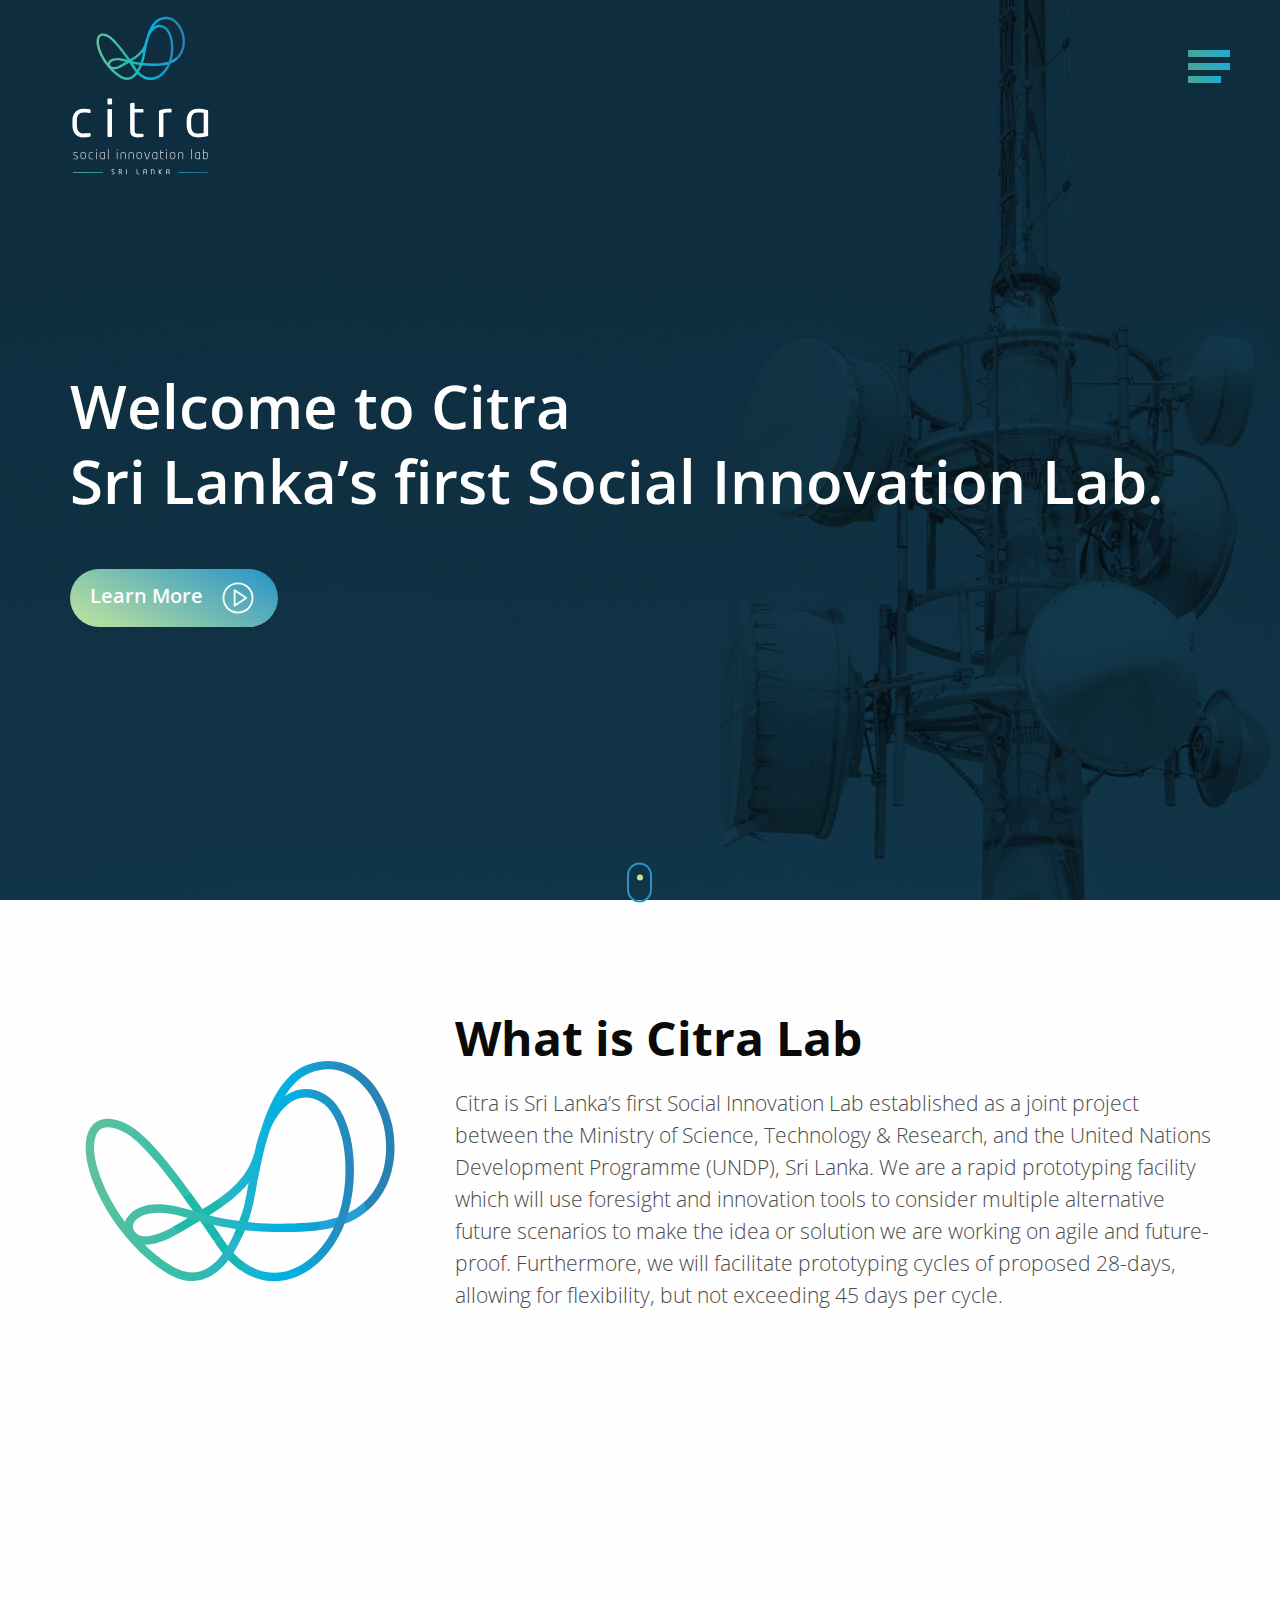
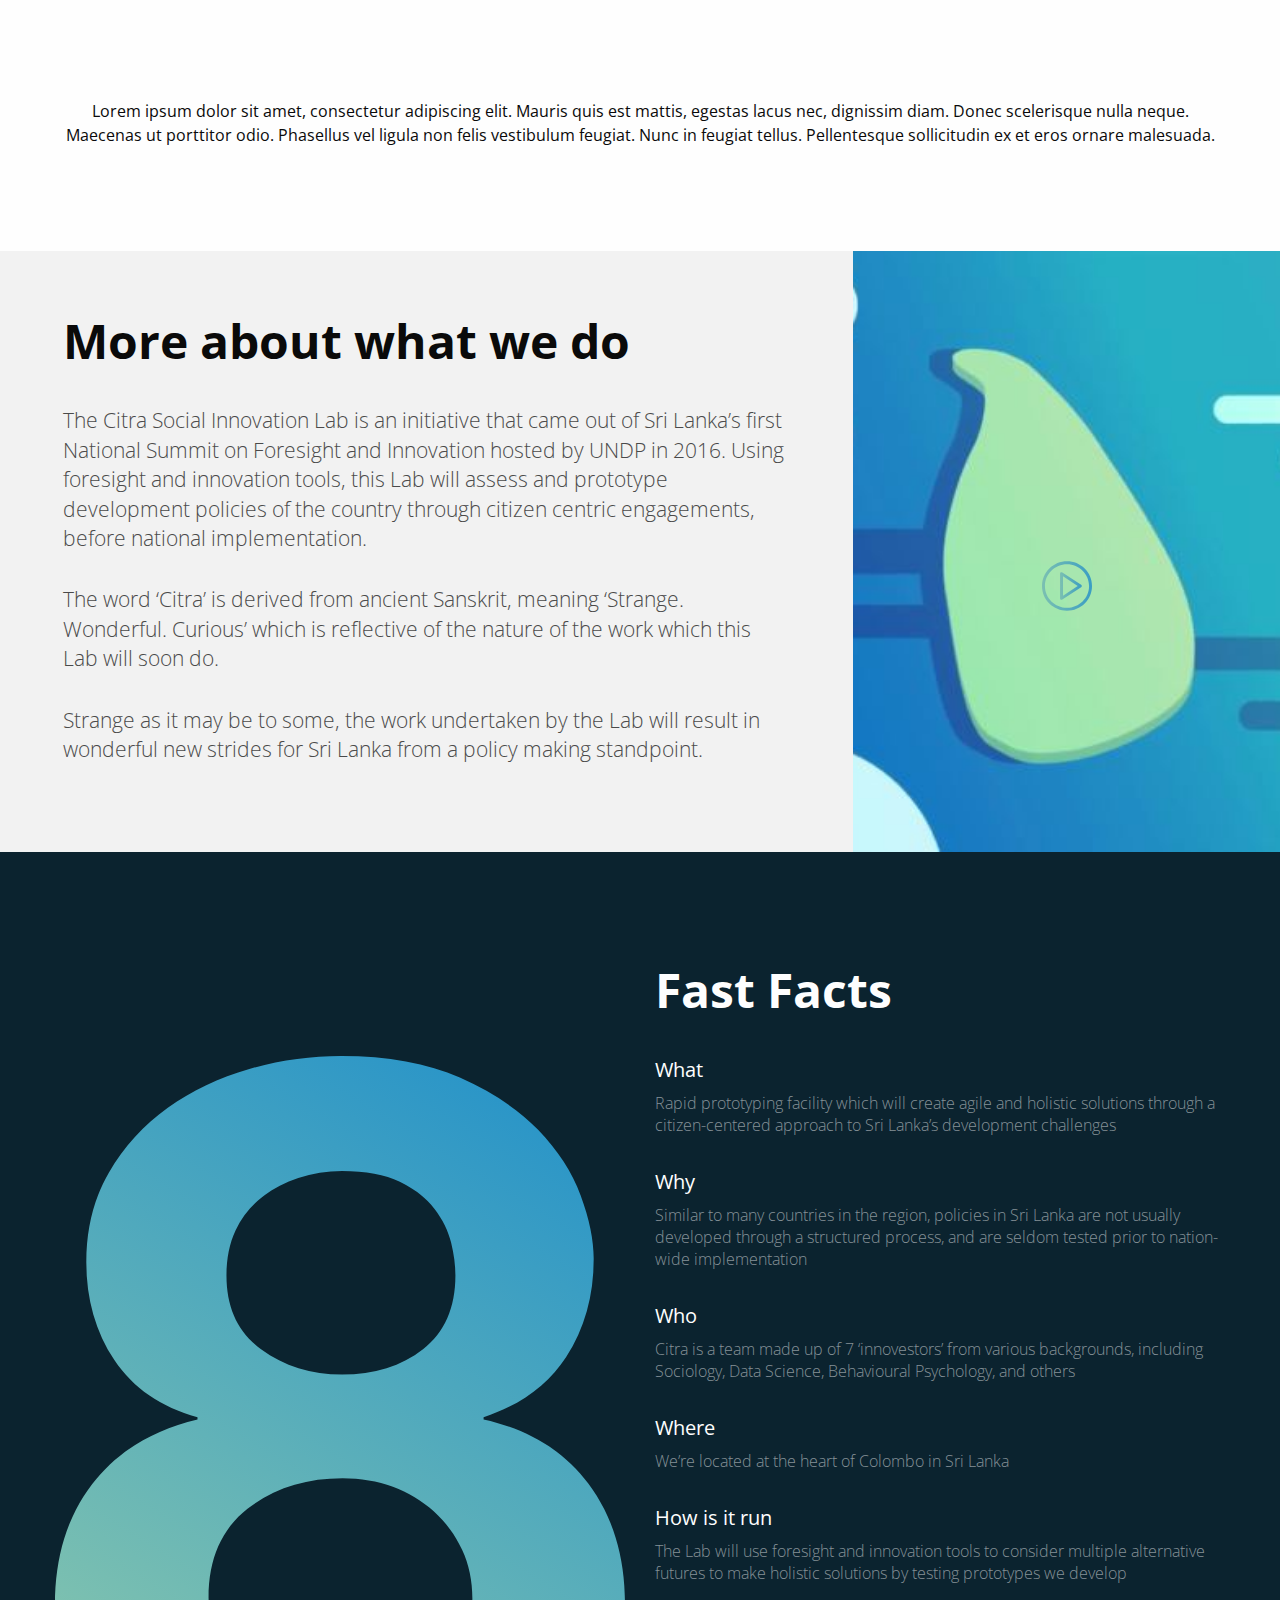
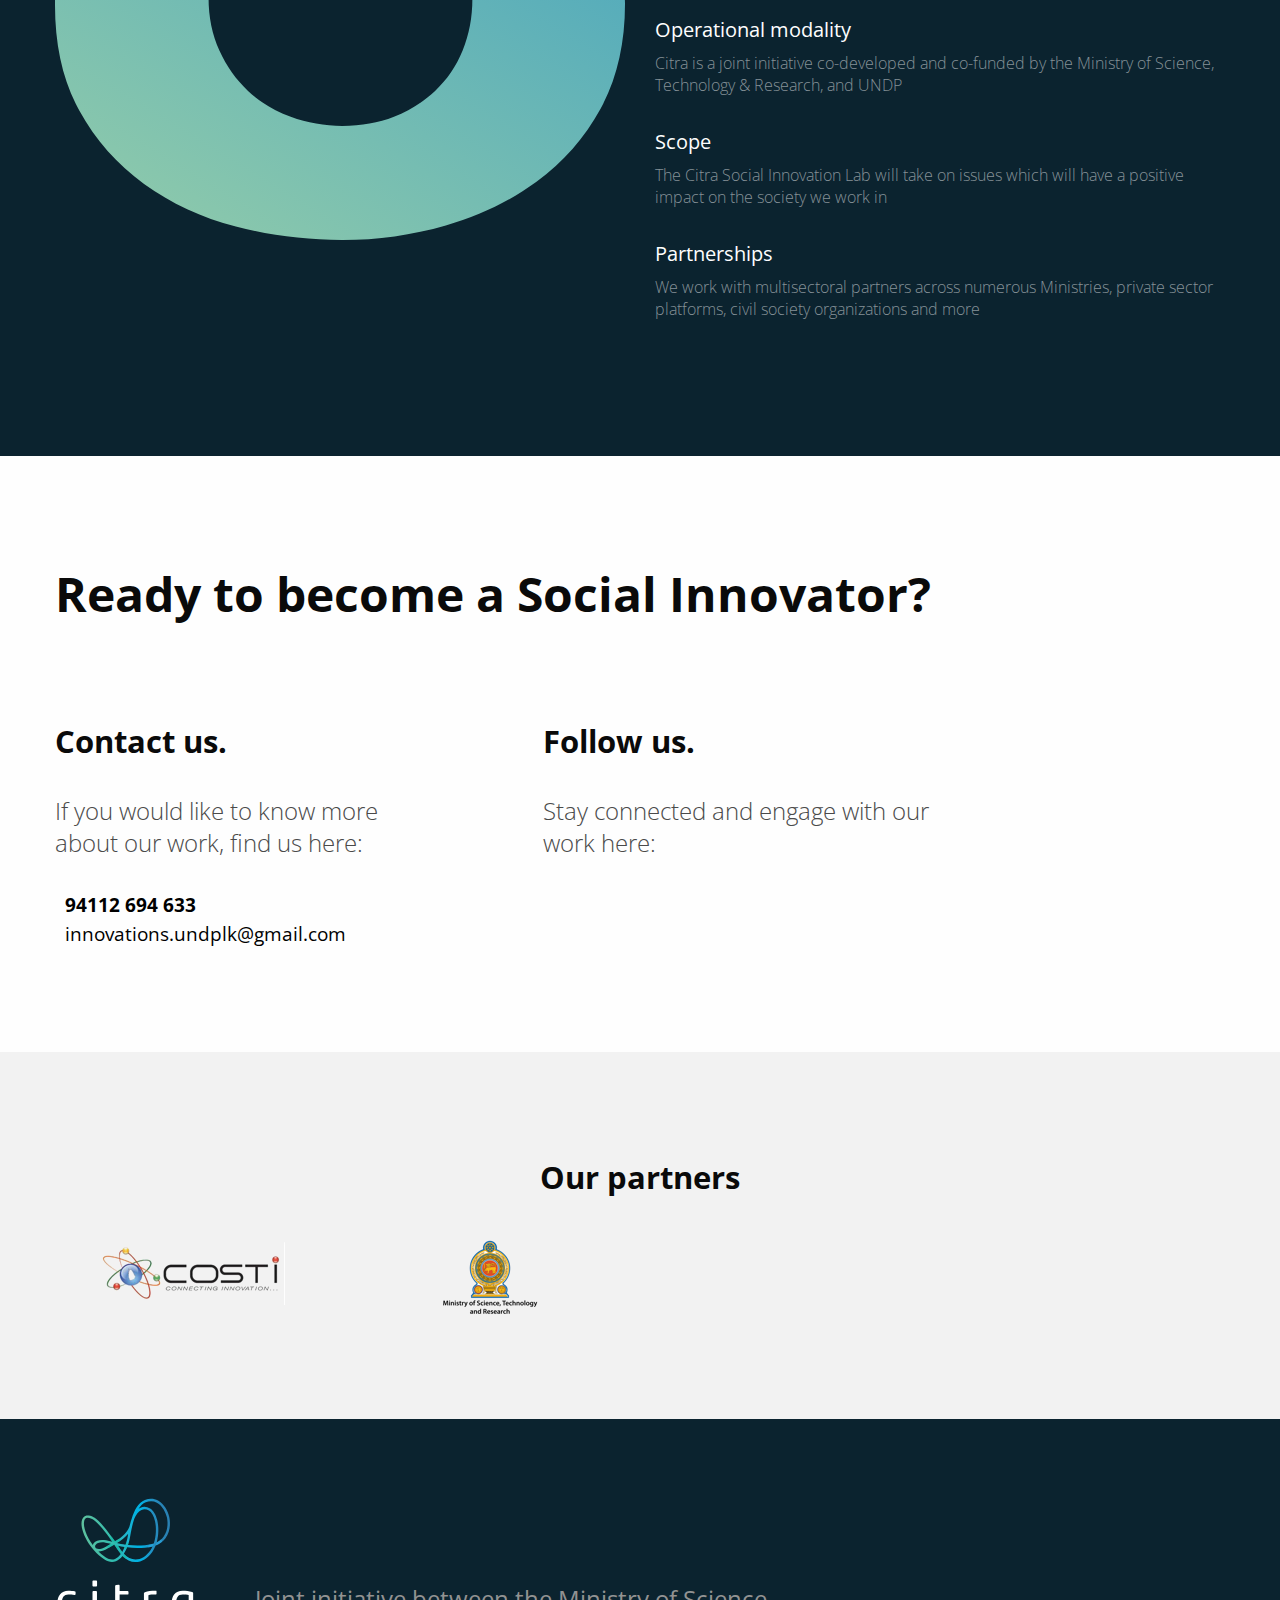
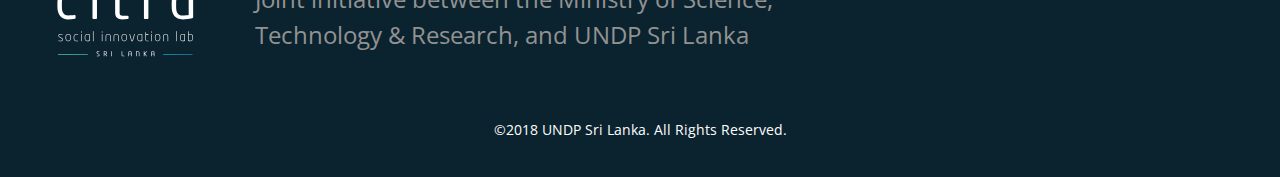
==== commit 803e9136: "Testing with 2 liner under the animation" ====
--- a/index.html
+++ b/index.html
@@ -222,7 +222,7 @@
                 </div>
                 <div class="tab-content">
                     <div id="tab1">
-                        Identification Text
+                        Lorem ipsum dolor sit amet, consectetur adipiscing elit. Mauris quis est mattis, egestas lacus nec, dignissim diam. Donec scelerisque nulla neque. Maecenas ut porttitor odio. Phasellus vel ligula non felis vestibulum feugiat. Nunc in feugiat tellus. Pellentesque sollicitudin ex et eros ornare malesuada. 
                     </div>
                     <div id="tab2">
                         System Thinking Text
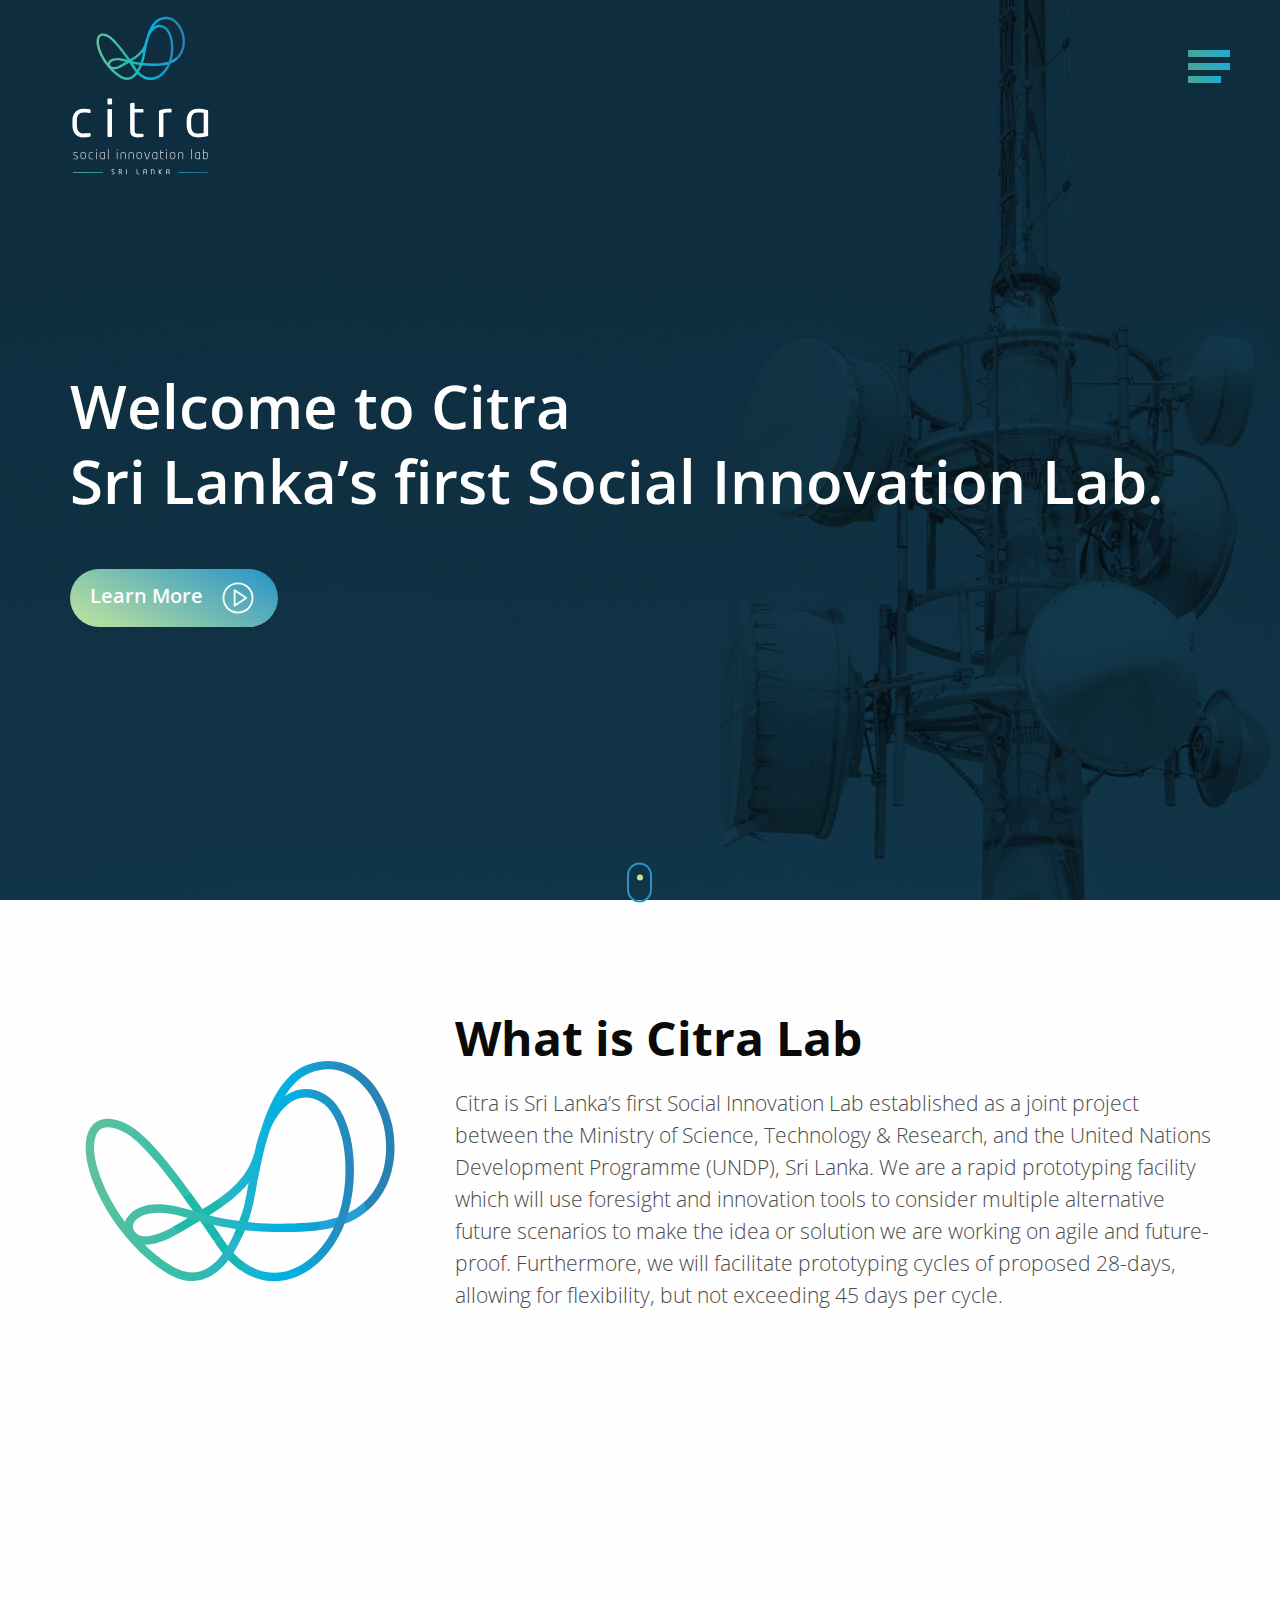
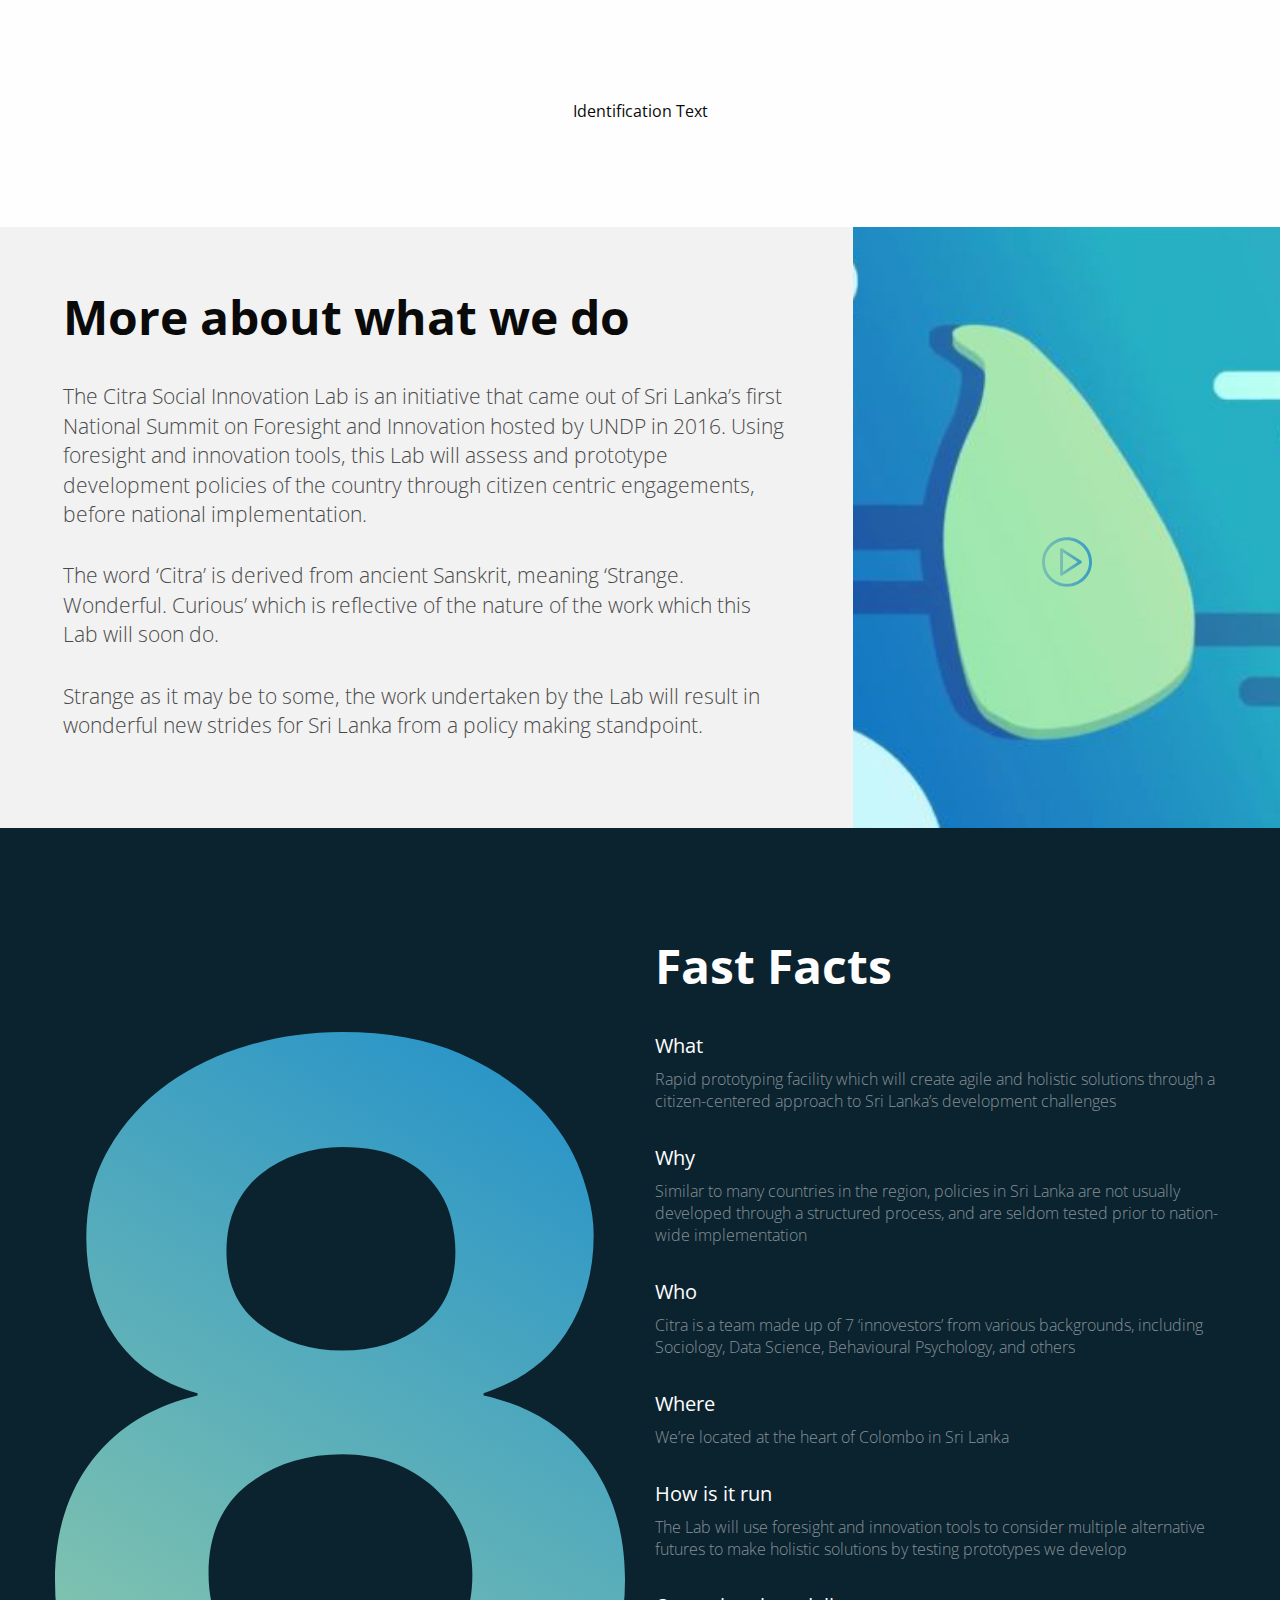
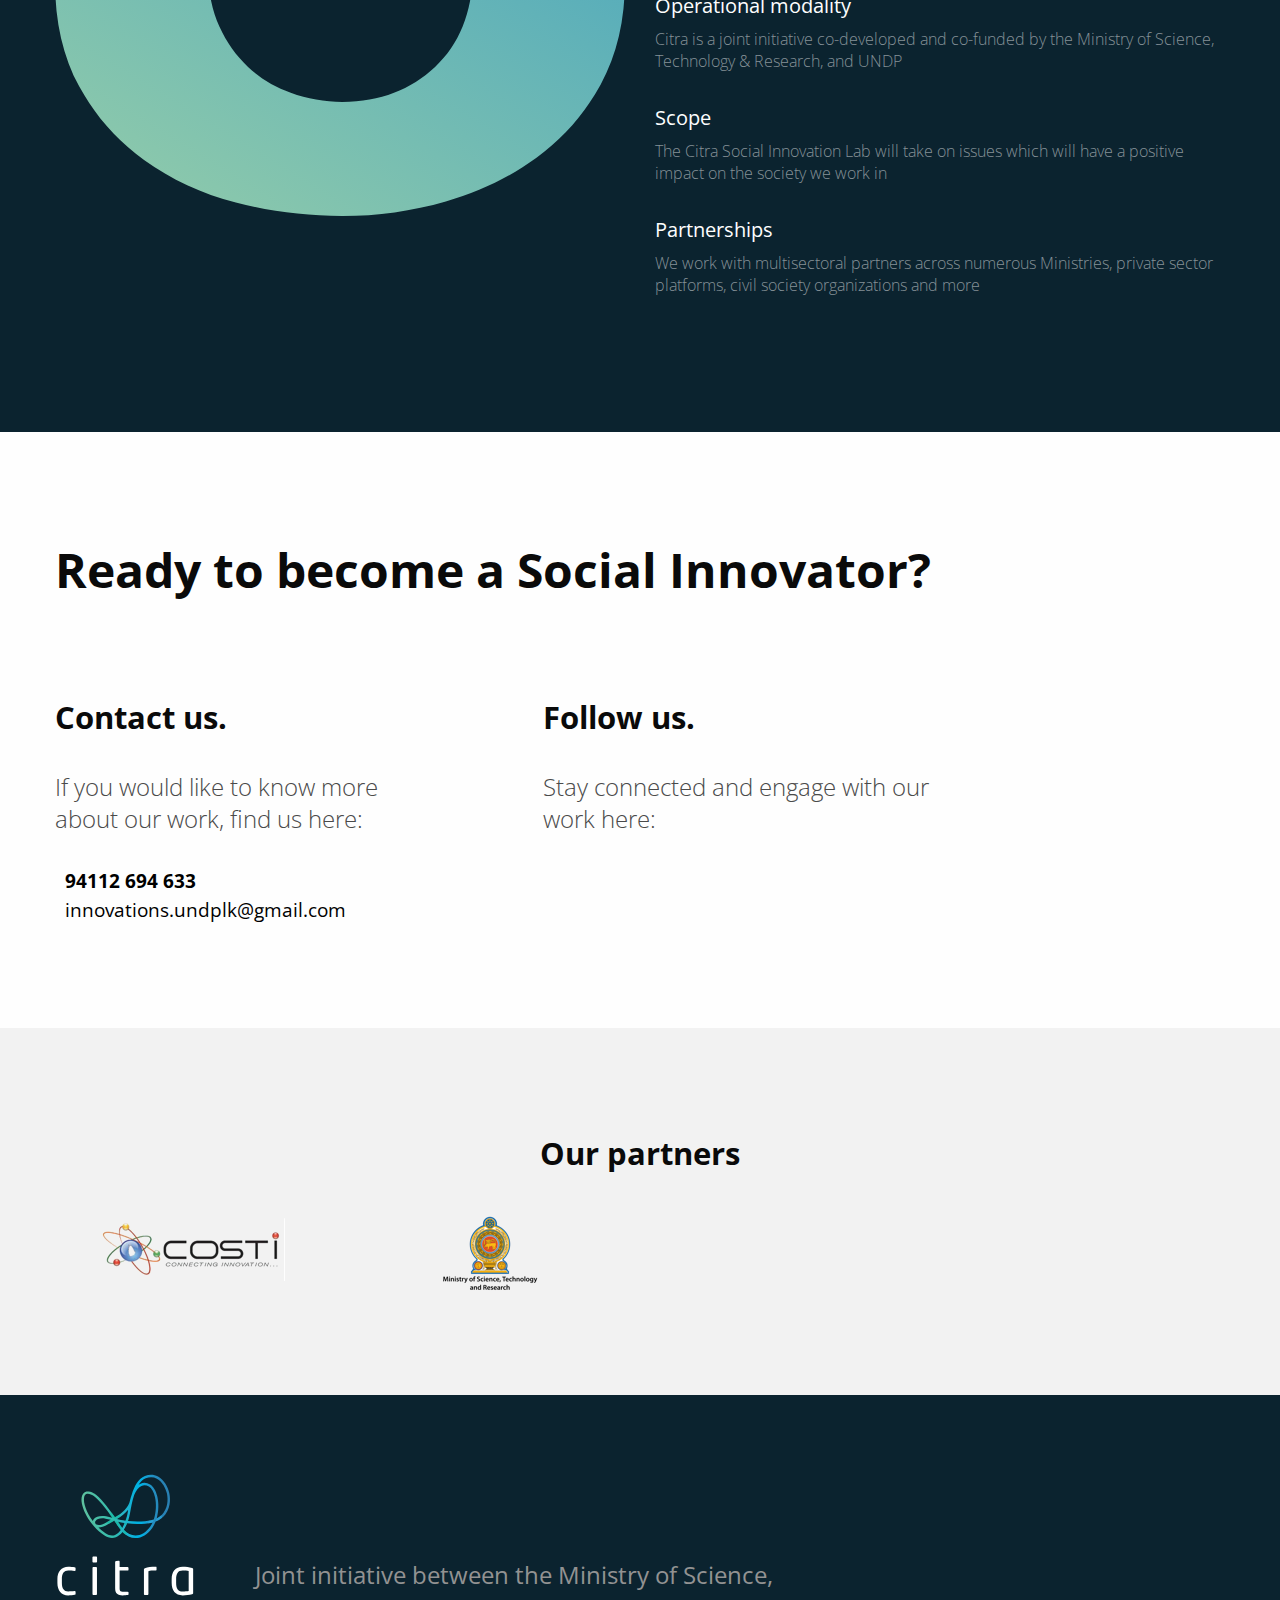
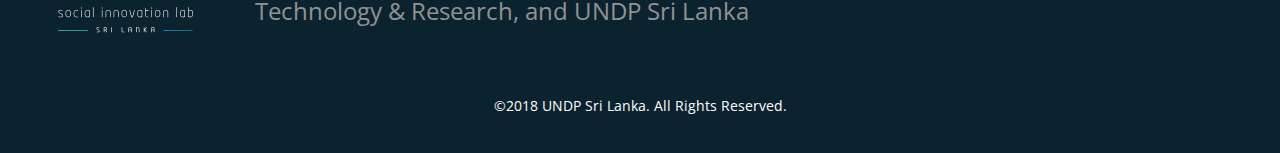
==== commit ec90da5d: "Update index.html" ====
--- a/index.html
+++ b/index.html
@@ -126,8 +126,10 @@
                         <p>Citra is Sri Lanka’s first Social Innovation Lab established as a joint project between the Ministry of Science, Technology & Research, and the United Nations Development Programme (UNDP), Sri Lanka. We are a rapid prototyping facility which will use foresight and innovation tools to consider multiple alternative future scenarios to make the idea or solution we are working on agile and future-proof. Furthermore, we will facilitate prototyping cycles of proposed 28-days, allowing for flexibility, but not exceeding 45 days per cycle.</p>
                     </div>
                 </div>
+		        <!-- ****** Tabset icons area start ****** -->
                 <div class="grid-x grid-padding-x" id="timeline">
-                    <a href="#tab1" class="small-12 large-2 cell a-opener">
+		            <!-- ****** icon one ****** -->
+		            <a href="#tab1" class="small-12 large-2 cell a-opener">
                         <div class="grid-x align-center-middle">
                             <div class="cell icon">
                                 <div>
@@ -140,6 +142,7 @@
                             </div>
                         </div>
                     </a>
+		            <!-- ****** icon two ****** -->
                     <a href="#tab2" class="small-12 large-2 cell a-opener">
 
                         <div class="grid-x align-center-middle">
@@ -154,6 +157,7 @@
                             </div>
                         </div>
                     </a>
+		            <!-- ****** icon three ****** -->
                     <a href="#tab3" class="small-12 large-2 cell a-opener">
                         <div class="grid-x align-center-middle">
                             <div class="cell icon">
@@ -167,6 +171,7 @@
                             </div>
                         </div>
                     </a>
+		            <!-- ****** icon four ****** -->
                     <a href="#tab4" class="small-12 large-2 cell a-opener">
                         <div class="grid-x align-center-middle">
                             <div class="cell icon">
@@ -180,6 +185,7 @@
                             </div>
                         </div>
                     </a>
+		            <!-- ****** icon five ****** -->
                     <a href="#tab5" class="small-12 large-2 cell a-opener">
                         <div class="grid-x align-center-middle">
                             <div class="cell icon">
@@ -193,6 +199,7 @@
                             </div>
                         </div>
                     </a>
+		            <!-- ****** icon six ****** -->
                     <a href="#tab6" class="small-12 large-2 cell a-opener">
                         <div class="grid-x align-center-middle">
                             <div class="cell icon">
@@ -206,6 +213,7 @@
                             </div>
                         </div>
                     </a>
+                    <!-- ****** icon seven ****** -->
                     <a href="#tab7" class="small-12 large-2 cell a-opener">
                         <div class="grid-x align-center-middle">
                             <div class="cell icon">
@@ -220,25 +228,33 @@
                         </div>
                     </a>
                 </div>
+                <!-- ****** Tab content text related to the icons  ****** -->
                 <div class="tab-content">
+                    <!-- ****** First icon text ****** -->
                     <div id="tab1">
-                        Lorem ipsum dolor sit amet, consectetur adipiscing elit. Mauris quis est mattis, egestas lacus nec, dignissim diam. Donec scelerisque nulla neque. Maecenas ut porttitor odio. Phasellus vel ligula non felis vestibulum feugiat. Nunc in feugiat tellus. Pellentesque sollicitudin ex et eros ornare malesuada. 
-                    </div>
+                        Identification Text
+                    </div>
+                    <!-- ****** Second icon text ****** -->
                     <div id="tab2">
                         System Thinking Text
                     </div>
+                    <!-- ****** Third icon text ****** -->
                     <div id="tab3">
                         Engagement Text
                     </div>
+                    <!-- ****** Four icon text ****** -->
                     <div id="tab4">
                         Design Text
                     </div>
+                    <!-- ****** Five icon text ****** -->
                     <div id="tab5">
                         Testing Text
                     </div>
+                    <!-- ****** Six icon text ****** -->
                     <div id="tab6">
                         Handover Text
                     </div>
+                    <!-- ****** Seven icon text ****** -->
                     <div id="tab7">
                         Impact Evaluation Text
                     </div>
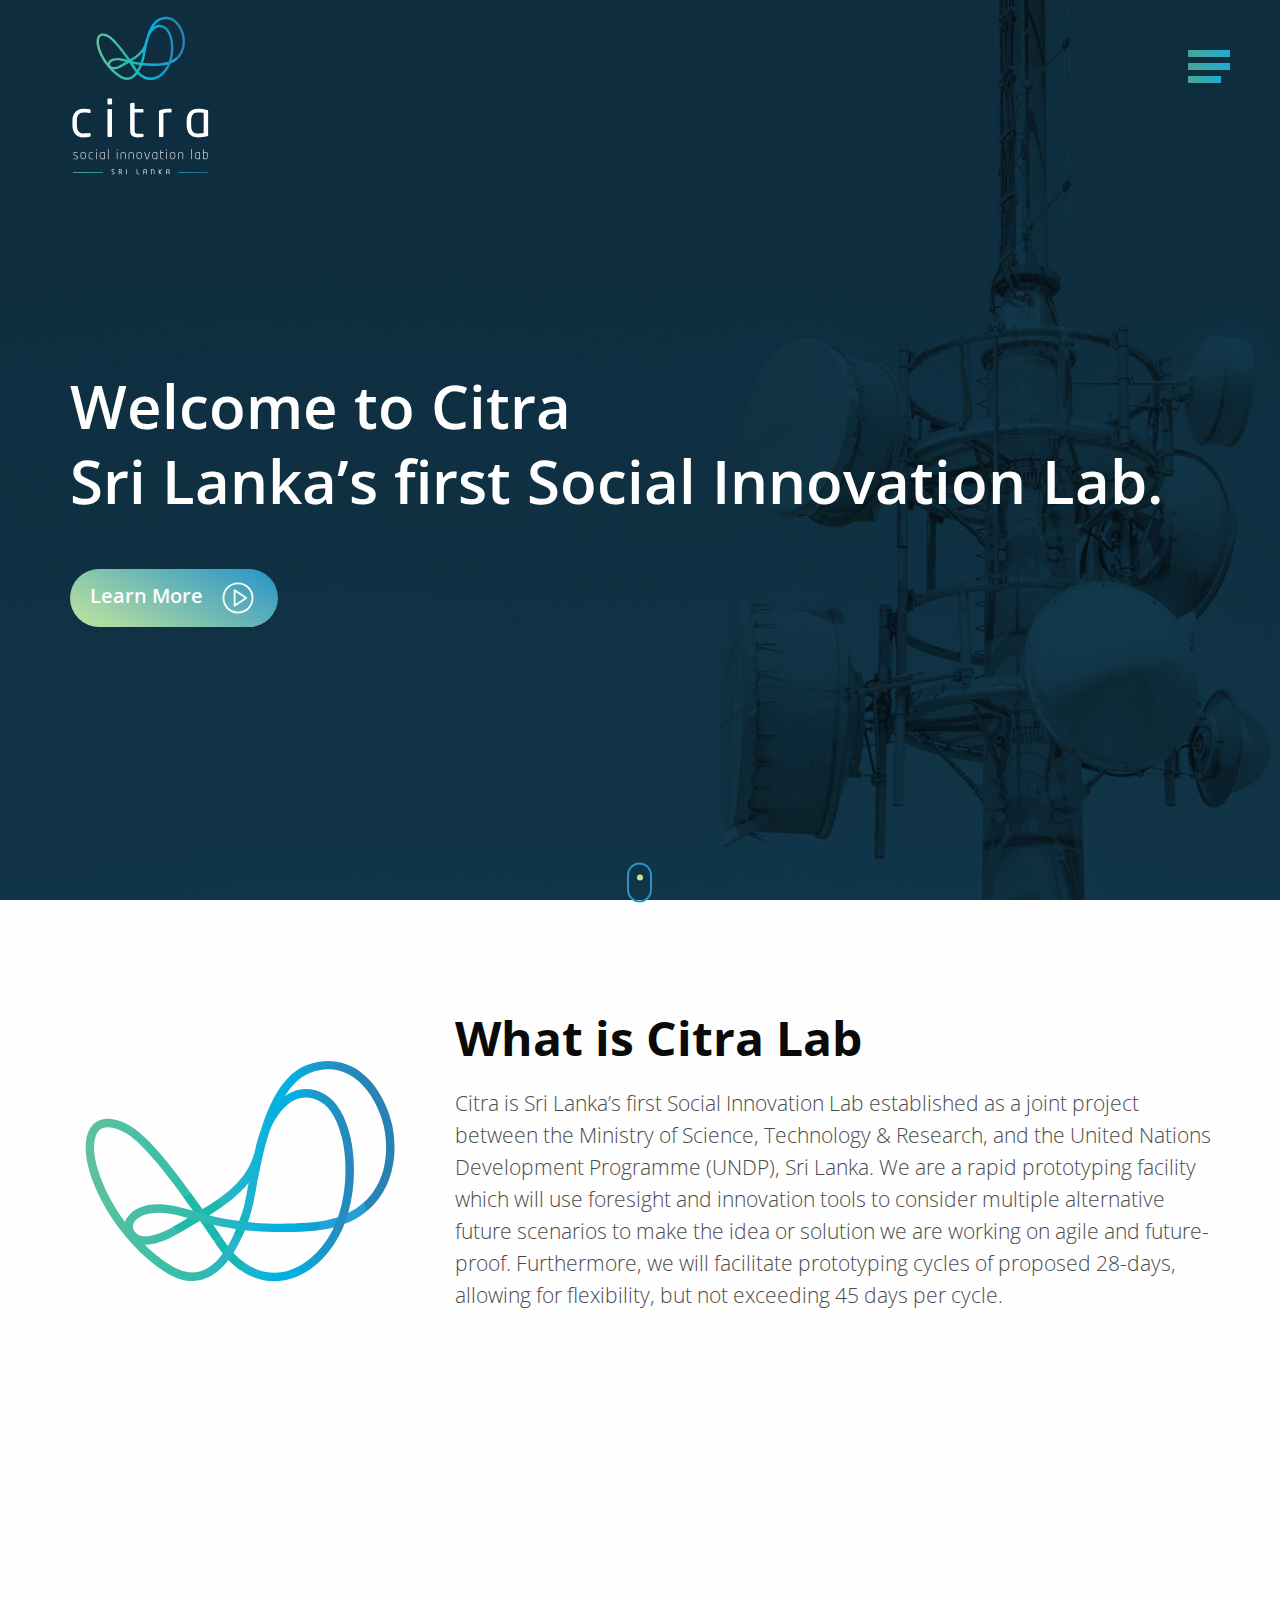
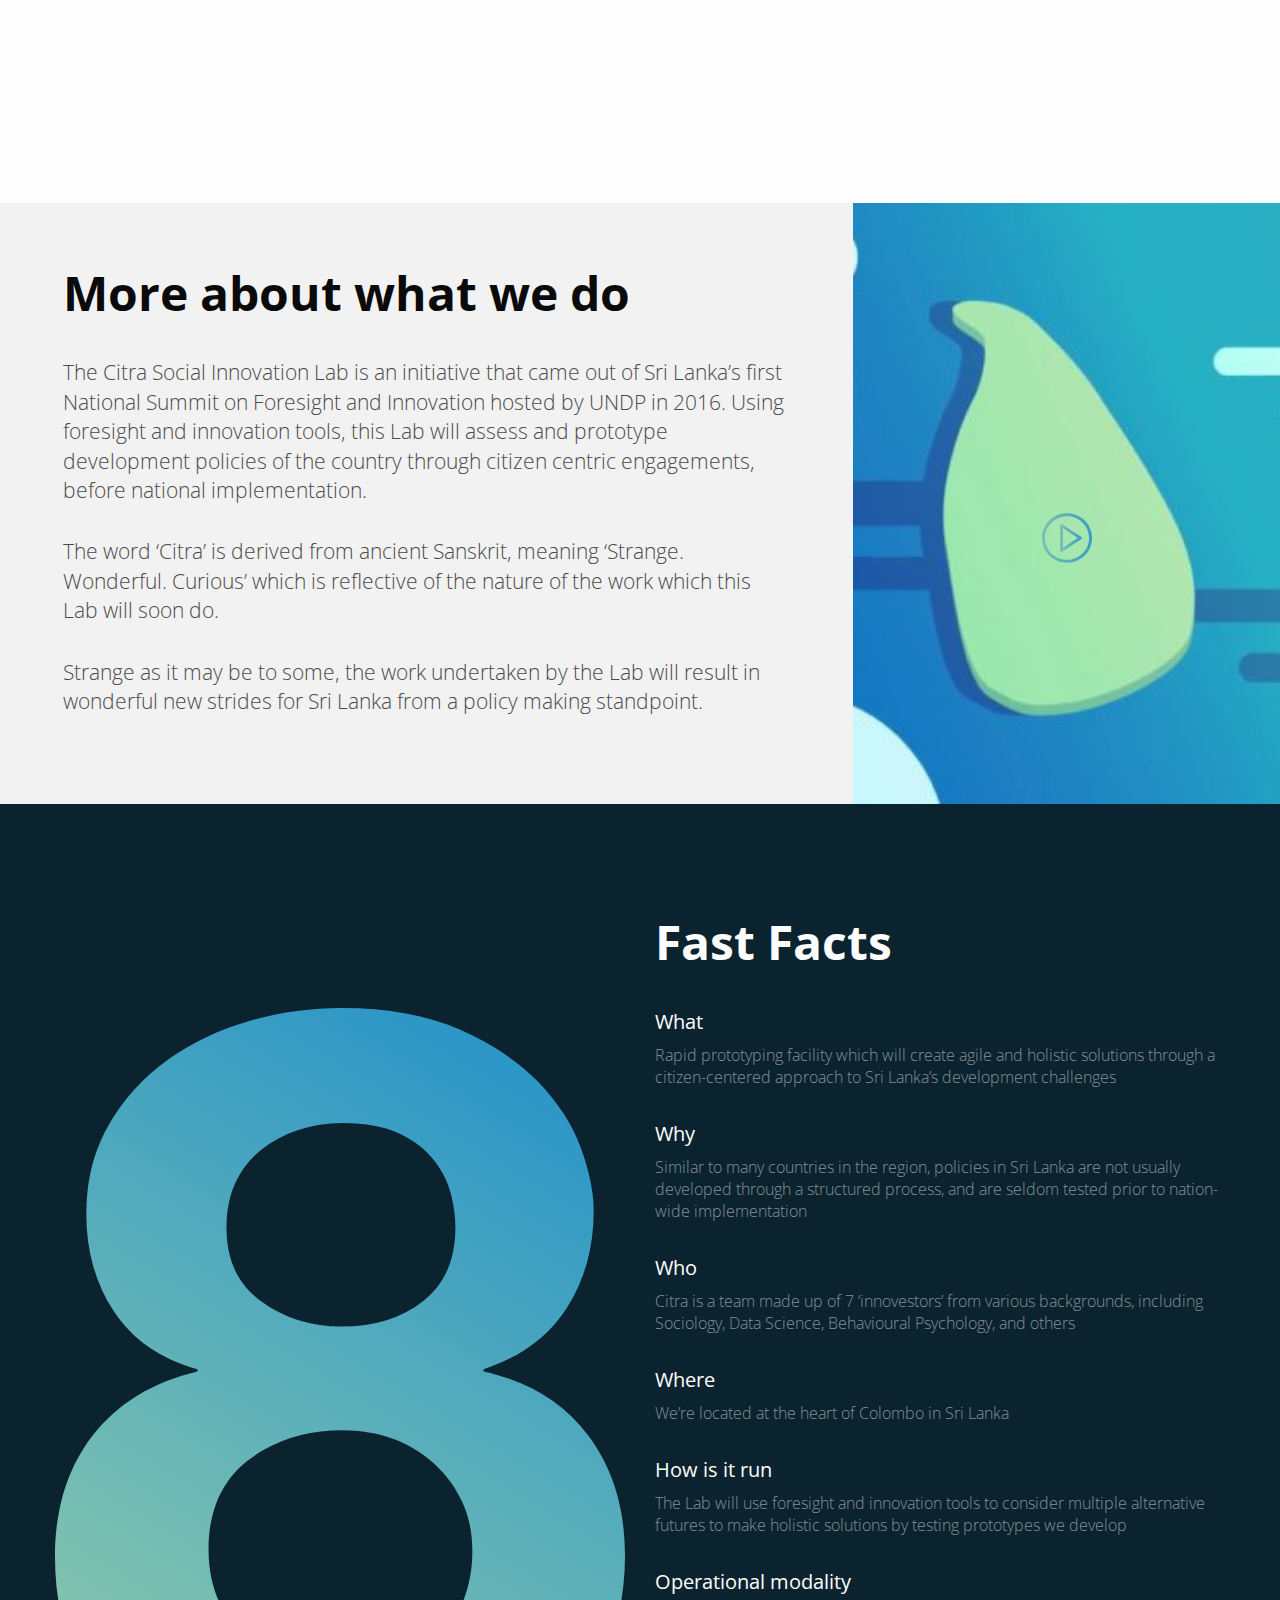
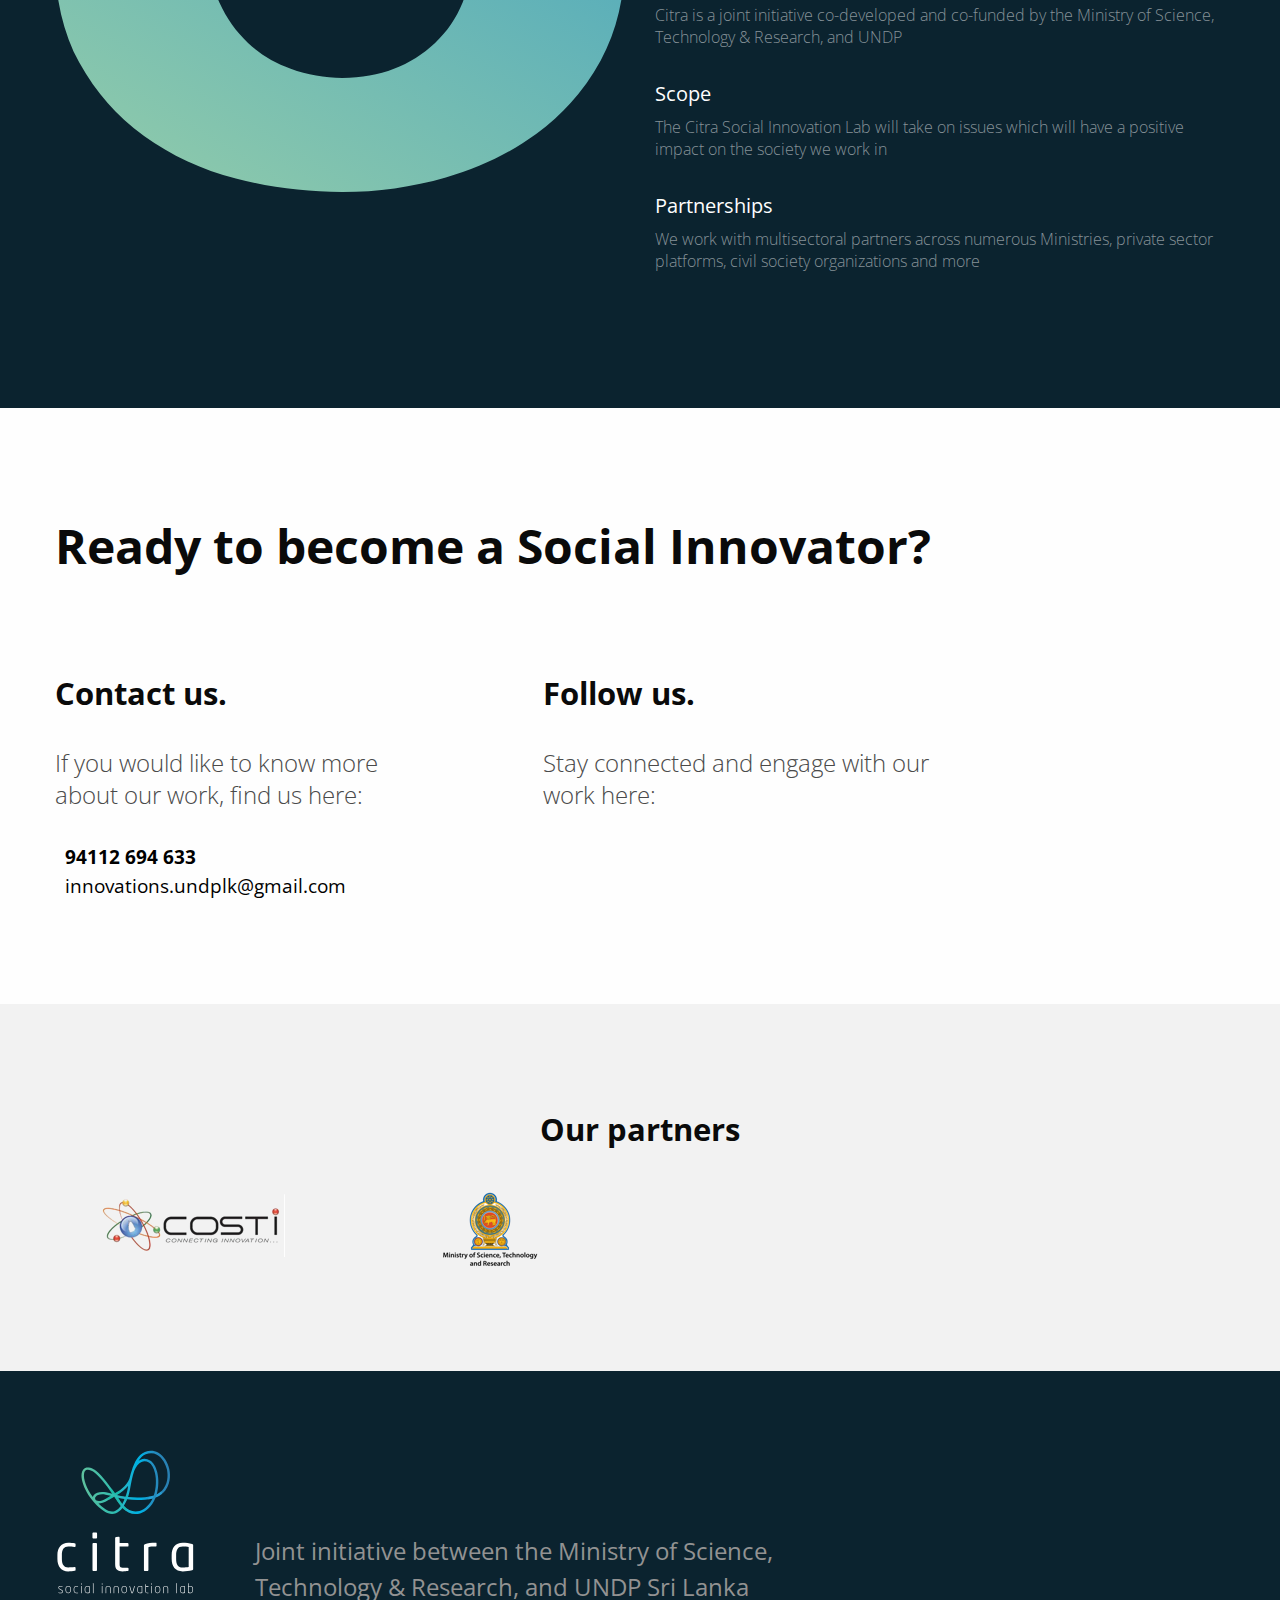
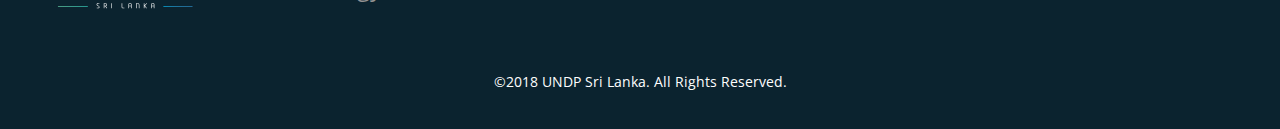
==== commit 34e8d5d5: "Merge pull request #3 from undp/project-updates" ====
--- a/index.html
+++ b/index.html
@@ -232,7 +232,7 @@
                 <div class="tab-content">
                     <!-- ****** First icon text ****** -->
                     <div id="tab1">
-                        Identification Text
+                        Lorem ipsum dolor sit amet, consectetur adipiscing elit. Mauris quis est mattis, egestas lacus nec, dignissim diam. Donec scelerisque nulla neque. Maecenas ut porttitor odio. Phasellus vel ligula non felis vestibulum feugiat. Nunc in feugiat tellus. Pellentesque sollicitudin ex et eros ornare malesuada. 
                     </div>
                     <!-- ****** Second icon text ****** -->
                     <div id="tab2">
--- a/css/app.css
+++ b/css/app.css
@@ -1 +1 @@
-@media print, screen and (min-width: 40em){.reveal,.reveal.tiny,.reveal.small,.reveal.large{right:auto;left:auto;margin:0 auto}}.clearfix:after{content:'';display:block;clear:both}.ellipsis{white-space:nowrap;text-overflow:ellipsis;overflow:hidden}/*! normalize.css v8.0.0 | MIT License | github.com/necolas/normalize.css */html{line-height:1.15;-webkit-text-size-adjust:100%}body{margin:0}h1{font-size:2em;margin:0.67em 0}hr{-webkit-box-sizing:content-box;box-sizing:content-box;height:0;overflow:visible}pre{font-family:monospace, monospace;font-size:1em}a{background-color:transparent}abbr[title]{border-bottom:none;text-decoration:underline;-webkit-text-decoration:underline dotted;text-decoration:underline dotted}b,strong{font-weight:bolder}code,kbd,samp{font-family:monospace, monospace;font-size:1em}small{font-size:80%}sub,sup{font-size:75%;line-height:0;position:relative;vertical-align:baseline}sub{bottom:-0.25em}sup{top:-0.5em}img{border-style:none}button,input,optgroup,select,textarea{font-family:inherit;font-size:100%;line-height:1.15;margin:0}button,input{overflow:visible}button,select{text-transform:none}button,[type="button"],[type="reset"],[type="submit"]{-webkit-appearance:button}button::-moz-focus-inner,[type="button"]::-moz-focus-inner,[type="reset"]::-moz-focus-inner,[type="submit"]::-moz-focus-inner{border-style:none;padding:0}button:-moz-focusring,[type="button"]:-moz-focusring,[type="reset"]:-moz-focusring,[type="submit"]:-moz-focusring{outline:1px dotted ButtonText}fieldset{padding:0.35em 0.75em 0.625em}legend{-webkit-box-sizing:border-box;box-sizing:border-box;color:inherit;display:table;max-width:100%;padding:0;white-space:normal}progress{vertical-align:baseline}textarea{overflow:auto}[type="checkbox"],[type="radio"]{-webkit-box-sizing:border-box;box-sizing:border-box;padding:0}[type="number"]::-webkit-inner-spin-button,[type="number"]::-webkit-outer-spin-button{height:auto}[type="search"]{-webkit-appearance:textfield;outline-offset:-2px}[type="search"]::-webkit-search-decoration{-webkit-appearance:none}::-webkit-file-upload-button{-webkit-appearance:button;font:inherit}details{display:block}summary{display:list-item}template{display:none}[hidden]{display:none}.foundation-mq{font-family:"small=0em&medium=40em&large=64em&xlarge=75em&xxlarge=90em"}html{-webkit-box-sizing:border-box;box-sizing:border-box;font-size:100%}*,*::before,*::after{-webkit-box-sizing:inherit;box-sizing:inherit}body{margin:0;padding:0;background:#fefefe;font-family:"Open Sans",sans-serif;font-weight:400;line-height:1.5;color:#0a0a0a;-webkit-font-smoothing:antialiased;-moz-osx-font-smoothing:grayscale}img{display:inline-block;vertical-align:middle;max-width:100%;height:auto;-ms-interpolation-mode:bicubic}textarea{height:auto;min-height:50px;border-radius:0}select{-webkit-box-sizing:border-box;box-sizing:border-box;width:100%;border-radius:0}.map_canvas img,.map_canvas embed,.map_canvas object,.mqa-display img,.mqa-display embed,.mqa-display object{max-width:none !important}button{padding:0;-webkit-appearance:none;-moz-appearance:none;appearance:none;border:0;border-radius:0;background:transparent;line-height:1;cursor:auto}[data-whatinput='mouse'] button{outline:0}pre{overflow:auto}button,input,optgroup,select,textarea{font-family:inherit}.is-visible{display:block !important}.is-hidden{display:none !important}[type='text'],[type='password'],[type='date'],[type='datetime'],[type='datetime-local'],[type='month'],[type='week'],[type='email'],[type='number'],[type='search'],[type='tel'],[type='time'],[type='url'],[type='color'],textarea{display:block;-webkit-box-sizing:border-box;box-sizing:border-box;width:100%;height:2.4375rem;margin:0 0 1rem;padding:.5rem;border:1px solid #cacaca;border-radius:0;background-color:#fefefe;-webkit-box-shadow:inset 0 1px 2px rgba(10,10,10,0.1);box-shadow:inset 0 1px 2px rgba(10,10,10,0.1);font-family:inherit;font-size:1rem;font-weight:400;line-height:1.5;color:#0a0a0a;-webkit-transition:border-color 0.25s ease-in-out,-webkit-box-shadow 0.5s;transition:border-color 0.25s ease-in-out,-webkit-box-shadow 0.5s;transition:box-shadow 0.5s,border-color 0.25s ease-in-out;transition:box-shadow 0.5s,border-color 0.25s ease-in-out,-webkit-box-shadow 0.5s;-webkit-appearance:none;-moz-appearance:none;appearance:none}[type='text']:focus,[type='password']:focus,[type='date']:focus,[type='datetime']:focus,[type='datetime-local']:focus,[type='month']:focus,[type='week']:focus,[type='email']:focus,[type='number']:focus,[type='search']:focus,[type='tel']:focus,[type='time']:focus,[type='url']:focus,[type='color']:focus,textarea:focus{outline:none;border:1px solid #8a8a8a;background-color:#fefefe;-webkit-box-shadow:0 0 5px #cacaca;box-shadow:0 0 5px #cacaca;-webkit-transition:border-color 0.25s ease-in-out,-webkit-box-shadow 0.5s;transition:border-color 0.25s ease-in-out,-webkit-box-shadow 0.5s;transition:box-shadow 0.5s,border-color 0.25s ease-in-out;transition:box-shadow 0.5s,border-color 0.25s ease-in-out,-webkit-box-shadow 0.5s}textarea{max-width:100%}textarea[rows]{height:auto}input:disabled,input[readonly],textarea:disabled,textarea[readonly]{background-color:#F2F2F2;cursor:not-allowed}[type='submit'],[type='button']{-webkit-appearance:none;-moz-appearance:none;appearance:none;border-radius:0}input[type='search']{-webkit-box-sizing:border-box;box-sizing:border-box}::-webkit-input-placeholder{color:#8a8a8a}::-ms-input-placeholder{color:#8a8a8a}::placeholder{color:#8a8a8a}[type='file'],[type='checkbox'],[type='radio']{margin:0 0 1rem}[type='checkbox']+label,[type='radio']+label{display:inline-block;vertical-align:baseline;margin-left:.5rem;margin-right:1rem;margin-bottom:0}[type='checkbox']+label[for],[type='radio']+label[for]{cursor:pointer}label>[type='checkbox'],label>[type='radio']{margin-right:.5rem}[type='file']{width:100%}label{display:block;margin:0;font-size:.875rem;font-weight:400;line-height:1.8;color:#0a0a0a}label.middle{margin:0 0 1rem;padding:.5625rem 0}.help-text{margin-top:-.5rem;font-size:.8125rem;font-style:italic;color:#0a0a0a}.input-group{display:-webkit-box;display:-ms-flexbox;display:flex;width:100%;margin-bottom:1rem;-webkit-box-align:stretch;-ms-flex-align:stretch;align-items:stretch}.input-group>:first-child,.input-group>:first-child.input-group-button>*{border-radius:0 0 0 0}.input-group>:last-child,.input-group>:last-child.input-group-button>*{border-radius:0 0 0 0}.input-group-label,.input-group-field,.input-group-button,.input-group-button a,.input-group-button input,.input-group-button button,.input-group-button label{margin:0;white-space:nowrap}.input-group-label{padding:0 1rem;border:1px solid #cacaca;background:#F2F2F2;color:#0a0a0a;text-align:center;white-space:nowrap;display:-webkit-box;display:-ms-flexbox;display:flex;-webkit-box-flex:0;-ms-flex:0 0 auto;flex:0 0 auto;-webkit-box-align:center;-ms-flex-align:center;align-items:center}.input-group-label:first-child{border-right:0}.input-group-label:last-child{border-left:0}.input-group-field{border-radius:0;-webkit-box-flex:1;-ms-flex:1 1 0px;flex:1 1 0px;min-width:0}.input-group-button{padding-top:0;padding-bottom:0;text-align:center;display:-webkit-box;display:-ms-flexbox;display:flex;-webkit-box-flex:0;-ms-flex:0 0 auto;flex:0 0 auto}.input-group-button a,.input-group-button input,.input-group-button button,.input-group-button label{-ms-flex-item-align:stretch;align-self:stretch;height:auto;padding-top:0;padding-bottom:0;font-size:1rem}fieldset{margin:0;padding:0;border:0}legend{max-width:100%;margin-bottom:.5rem}.fieldset{margin:1.125rem 0;padding:1.25rem;border:1px solid #cacaca}.fieldset legend{margin:0;margin-left:-.1875rem;padding:0 .1875rem}select{height:2.4375rem;margin:0 0 1rem;padding:.5rem;-webkit-appearance:none;-moz-appearance:none;appearance:none;border:1px solid #cacaca;border-radius:0;background-color:#fefefe;font-family:inherit;font-size:1rem;font-weight:400;line-height:1.5;color:#0a0a0a;background-image:url("data:image/svg+xml;utf8,<svg xmlns='http://www.w3.org/2000/svg' version='1.1' width='32' height='24' viewBox='0 0 32 24'><polygon points='0,0 32,0 16,24' style='fill: rgb%28138, 138, 138%29'></polygon></svg>");background-origin:content-box;background-position:right -1rem center;background-repeat:no-repeat;background-size:9px 6px;padding-right:1.5rem;-webkit-transition:border-color 0.25s ease-in-out,-webkit-box-shadow 0.5s;transition:border-color 0.25s ease-in-out,-webkit-box-shadow 0.5s;transition:box-shadow 0.5s,border-color 0.25s ease-in-out;transition:box-shadow 0.5s,border-color 0.25s ease-in-out,-webkit-box-shadow 0.5s}@media screen and (min-width: 0\0){select{background-image:url("[data-uri]")}}select:focus{outline:none;border:1px solid #8a8a8a;background-color:#fefefe;-webkit-box-shadow:0 0 5px #cacaca;box-shadow:0 0 5px #cacaca;-webkit-transition:border-color 0.25s ease-in-out,-webkit-box-shadow 0.5s;transition:border-color 0.25s ease-in-out,-webkit-box-shadow 0.5s;transition:box-shadow 0.5s,border-color 0.25s ease-in-out;transition:box-shadow 0.5s,border-color 0.25s ease-in-out,-webkit-box-shadow 0.5s}select:disabled{background-color:#F2F2F2;cursor:not-allowed}select::-ms-expand{display:none}select[multiple]{height:auto;background-image:none}.is-invalid-input:not(:focus){border-color:#cc4b37;background-color:#f9ecea}.is-invalid-input:not(:focus)::-webkit-input-placeholder{color:#cc4b37}.is-invalid-input:not(:focus)::-ms-input-placeholder{color:#cc4b37}.is-invalid-input:not(:focus)::placeholder{color:#cc4b37}.is-invalid-label{color:#cc4b37}.form-error{display:none;margin-top:-.5rem;margin-bottom:1rem;font-size:.75rem;font-weight:700;color:#cc4b37}.form-error.is-visible{display:block}div,dl,dt,dd,ul,ol,li,h1,h2,h3,h4,h5,h6,pre,form,p,blockquote,th,td{margin:0;padding:0}p{margin-bottom:1rem;font-size:inherit;line-height:1.6;text-rendering:optimizeLegibility}em,i{font-style:italic;line-height:inherit}strong,b{font-weight:700;line-height:inherit}small{font-size:80%;line-height:inherit}h1,.h1,h2,.h2,h3,.h3,h4,.h4,h5,.h5,h6,.h6{font-family:"Open Sans",sans-serif;font-style:normal;font-weight:400;color:inherit;text-rendering:optimizeLegibility}h1 small,.h1 small,h2 small,.h2 small,h3 small,.h3 small,h4 small,.h4 small,h5 small,.h5 small,h6 small,.h6 small{line-height:0;color:#cacaca}h1,.h1{font-size:1.5rem;line-height:1.4;margin-top:0;margin-bottom:.5rem}h2,.h2{font-size:1.25rem;line-height:1.4;margin-top:0;margin-bottom:.5rem}h3,.h3{font-size:1.1875rem;line-height:1.4;margin-top:0;margin-bottom:.5rem}h4,.h4{font-size:1.125rem;line-height:1.4;margin-top:0;margin-bottom:.5rem}h5,.h5{font-size:1.0625rem;line-height:1.4;margin-top:0;margin-bottom:.5rem}h6,.h6{font-size:1rem;line-height:1.4;margin-top:0;margin-bottom:.5rem}@media print, screen and (min-width: 40em){h1,.h1{font-size:3rem}h2,.h2{font-size:2.5rem}h3,.h3{font-size:1.9375rem}h4,.h4{font-size:1.5625rem}h5,.h5{font-size:1.25rem}h6,.h6{font-size:1rem}}a{line-height:inherit;color:#000;text-decoration:none;cursor:pointer}a:hover,a:focus{color:#000}a img{border:0}hr{clear:both;max-width:75rem;height:0;margin:1.25rem auto;border-top:0;border-right:0;border-bottom:1px solid #cacaca;border-left:0}ul,ol,dl{margin-bottom:1rem;list-style-position:outside;line-height:1.6}li{font-size:inherit}ul{margin-left:1.25rem;list-style-type:disc}ol{margin-left:1.25rem}ul ul,ol ul,ul ol,ol ol{margin-left:1.25rem;margin-bottom:0}dl{margin-bottom:1rem}dl dt{margin-bottom:.3rem;font-weight:700}blockquote{margin:0 0 1rem;padding:.5625rem 1.25rem 0 1.1875rem;border-left:1px solid #cacaca}blockquote,blockquote p{line-height:1.6;color:#8a8a8a}cite{display:block;font-size:.8125rem;color:#8a8a8a}cite:before{content:"— "}abbr,abbr[title]{border-bottom:1px dotted #0a0a0a;cursor:help;text-decoration:none}figure{margin:0}code{padding:.125rem .3125rem .0625rem;border:1px solid #cacaca;background-color:#F2F2F2;font-family:Consolas,"Liberation Mono",Courier,monospace;font-weight:400;color:#0a0a0a}kbd{margin:0;padding:.125rem .25rem 0;background-color:#F2F2F2;font-family:Consolas,"Liberation Mono",Courier,monospace;color:#0a0a0a}.subheader{margin-top:.2rem;margin-bottom:.5rem;font-weight:400;line-height:1.4;color:#8a8a8a}.lead{font-size:125%;line-height:1.6}.stat{font-size:2.5rem;line-height:1}p+.stat{margin-top:-1rem}ul.no-bullet,ol.no-bullet{margin-left:0;list-style:none}.text-left{text-align:left}.text-right{text-align:right}.text-center{text-align:center}.text-justify{text-align:justify}@media print, screen and (min-width: 40em){.medium-text-left{text-align:left}.medium-text-right{text-align:right}.medium-text-center{text-align:center}.medium-text-justify{text-align:justify}}@media print, screen and (min-width: 64em){.large-text-left{text-align:left}.large-text-right{text-align:right}.large-text-center{text-align:center}.large-text-justify{text-align:justify}}.show-for-print{display:none !important}@media print{*{background:transparent !important;-webkit-box-shadow:none !important;box-shadow:none !important;color:black !important;text-shadow:none !important}.show-for-print{display:block !important}.hide-for-print{display:none !important}table.show-for-print{display:table !important}thead.show-for-print{display:table-header-group !important}tbody.show-for-print{display:table-row-group !important}tr.show-for-print{display:table-row !important}td.show-for-print{display:table-cell !important}th.show-for-print{display:table-cell !important}a,a:visited{text-decoration:underline}a[href]:after{content:" (" attr(href) ")"}.ir a:after,a[href^='javascript:']:after,a[href^='#']:after{content:''}abbr[title]:after{content:" (" attr(title) ")"}pre,blockquote{border:1px solid #8a8a8a;page-break-inside:avoid}thead{display:table-header-group}tr,img{page-break-inside:avoid}img{max-width:100% !important}@page{margin:0.5cm}p,h2,h3{orphans:3;widows:3}h2,h3{page-break-after:avoid}.print-break-inside{page-break-inside:auto}}.grid-container{padding-right:.625rem;padding-left:.625rem;max-width:75rem;margin:0 auto}@media print, screen and (min-width: 40em){.grid-container{padding-right:.9375rem;padding-left:.9375rem}}.grid-container.fluid{padding-right:.625rem;padding-left:.625rem;max-width:100%;margin:0 auto}@media print, screen and (min-width: 40em){.grid-container.fluid{padding-right:.9375rem;padding-left:.9375rem}}.grid-container.full{padding-right:0;padding-left:0;max-width:100%;margin:0 auto}.grid-x{display:-webkit-box;display:-ms-flexbox;display:flex;-webkit-box-orient:horizontal;-webkit-box-direction:normal;-ms-flex-flow:row wrap;flex-flow:row wrap}.cell{-webkit-box-flex:0;-ms-flex:0 0 auto;flex:0 0 auto;min-height:0px;min-width:0px;width:100%}.cell.auto{-webkit-box-flex:1;-ms-flex:1 1 0px;flex:1 1 0px}.cell.shrink{-webkit-box-flex:0;-ms-flex:0 0 auto;flex:0 0 auto}.grid-x>.auto{width:auto}.grid-x>.shrink{width:auto}.grid-x>.small-shrink,.grid-x>.small-full,.grid-x>.small-1,.grid-x>.small-2,.grid-x>.small-3,.grid-x>.small-4,.grid-x>.small-5,.grid-x>.small-6,.grid-x>.small-7,.grid-x>.small-8,.grid-x>.small-9,.grid-x>.small-10,.grid-x>.small-11,.grid-x>.small-12{-ms-flex-preferred-size:auto;flex-basis:auto}@media print, screen and (min-width: 40em){.grid-x>.medium-shrink,.grid-x>.medium-full,.grid-x>.medium-1,.grid-x>.medium-2,.grid-x>.medium-3,.grid-x>.medium-4,.grid-x>.medium-5,.grid-x>.medium-6,.grid-x>.medium-7,.grid-x>.medium-8,.grid-x>.medium-9,.grid-x>.medium-10,.grid-x>.medium-11,.grid-x>.medium-12{-ms-flex-preferred-size:auto;flex-basis:auto}}@media print, screen and (min-width: 64em){.grid-x>.large-shrink,.grid-x>.large-full,.grid-x>.large-1,.grid-x>.large-2,.grid-x>.large-3,.grid-x>.large-4,.grid-x>.large-5,.grid-x>.large-6,.grid-x>.large-7,.grid-x>.large-8,.grid-x>.large-9,.grid-x>.large-10,.grid-x>.large-11,.grid-x>.large-12{-ms-flex-preferred-size:auto;flex-basis:auto}}.grid-x>.small-1,.grid-x>.small-2,.grid-x>.small-3,.grid-x>.small-4,.grid-x>.small-5,.grid-x>.small-6,.grid-x>.small-7,.grid-x>.small-8,.grid-x>.small-9,.grid-x>.small-10,.grid-x>.small-11,.grid-x>.small-12{-webkit-box-flex:0;-ms-flex:0 0 auto;flex:0 0 auto}.grid-x>.small-1{width:8.33333%}.grid-x>.small-2{width:16.66667%}.grid-x>.small-3{width:25%}.grid-x>.small-4{width:33.33333%}.grid-x>.small-5{width:41.66667%}.grid-x>.small-6{width:50%}.grid-x>.small-7{width:58.33333%}.grid-x>.small-8{width:66.66667%}.grid-x>.small-9{width:75%}.grid-x>.small-10{width:83.33333%}.grid-x>.small-11{width:91.66667%}.grid-x>.small-12{width:100%}@media print, screen and (min-width: 40em){.grid-x>.medium-auto{-webkit-box-flex:1;-ms-flex:1 1 0px;flex:1 1 0px;width:auto}.grid-x>.medium-shrink,.grid-x>.medium-1,.grid-x>.medium-2,.grid-x>.medium-3,.grid-x>.medium-4,.grid-x>.medium-5,.grid-x>.medium-6,.grid-x>.medium-7,.grid-x>.medium-8,.grid-x>.medium-9,.grid-x>.medium-10,.grid-x>.medium-11,.grid-x>.medium-12{-webkit-box-flex:0;-ms-flex:0 0 auto;flex:0 0 auto}.grid-x>.medium-shrink{width:auto}.grid-x>.medium-1{width:8.33333%}.grid-x>.medium-2{width:16.66667%}.grid-x>.medium-3{width:25%}.grid-x>.medium-4{width:33.33333%}.grid-x>.medium-5{width:41.66667%}.grid-x>.medium-6{width:50%}.grid-x>.medium-7{width:58.33333%}.grid-x>.medium-8{width:66.66667%}.grid-x>.medium-9{width:75%}.grid-x>.medium-10{width:83.33333%}.grid-x>.medium-11{width:91.66667%}.grid-x>.medium-12{width:100%}}@media print, screen and (min-width: 64em){.grid-x>.large-auto{-webkit-box-flex:1;-ms-flex:1 1 0px;flex:1 1 0px;width:auto}.grid-x>.large-shrink,.grid-x>.large-1,.grid-x>.large-2,.grid-x>.large-3,.grid-x>.large-4,.grid-x>.large-5,.grid-x>.large-6,.grid-x>.large-7,.grid-x>.large-8,.grid-x>.large-9,.grid-x>.large-10,.grid-x>.large-11,.grid-x>.large-12{-webkit-box-flex:0;-ms-flex:0 0 auto;flex:0 0 auto}.grid-x>.large-shrink{width:auto}.grid-x>.large-1{width:8.33333%}.grid-x>.large-2{width:16.66667%}.grid-x>.large-3{width:25%}.grid-x>.large-4{width:33.33333%}.grid-x>.large-5{width:41.66667%}.grid-x>.large-6{width:50%}.grid-x>.large-7{width:58.33333%}.grid-x>.large-8{width:66.66667%}.grid-x>.large-9{width:75%}.grid-x>.large-10{width:83.33333%}.grid-x>.large-11{width:91.66667%}.grid-x>.large-12{width:100%}}.grid-margin-x:not(.grid-x)>.cell{width:auto}.grid-margin-y:not(.grid-y)>.cell{height:auto}.grid-margin-x{margin-left:-.625rem;margin-right:-.625rem}@media print, screen and (min-width: 40em){.grid-margin-x{margin-left:-.9375rem;margin-right:-.9375rem}}.grid-margin-x>.cell{width:calc(100% - 1.25rem);margin-left:.625rem;margin-right:.625rem}@media print, screen and (min-width: 40em){.grid-margin-x>.cell{width:calc(100% - 1.875rem);margin-left:.9375rem;margin-right:.9375rem}}.grid-margin-x>.auto{width:auto}.grid-margin-x>.shrink{width:auto}.grid-margin-x>.small-1{width:calc(8.33333% - 1.25rem)}.grid-margin-x>.small-2{width:calc(16.66667% - 1.25rem)}.grid-margin-x>.small-3{width:calc(25% - 1.25rem)}.grid-margin-x>.small-4{width:calc(33.33333% - 1.25rem)}.grid-margin-x>.small-5{width:calc(41.66667% - 1.25rem)}.grid-margin-x>.small-6{width:calc(50% - 1.25rem)}.grid-margin-x>.small-7{width:calc(58.33333% - 1.25rem)}.grid-margin-x>.small-8{width:calc(66.66667% - 1.25rem)}.grid-margin-x>.small-9{width:calc(75% - 1.25rem)}.grid-margin-x>.small-10{width:calc(83.33333% - 1.25rem)}.grid-margin-x>.small-11{width:calc(91.66667% - 1.25rem)}.grid-margin-x>.small-12{width:calc(100% - 1.25rem)}@media print, screen and (min-width: 40em){.grid-margin-x>.auto{width:auto}.grid-margin-x>.shrink{width:auto}.grid-margin-x>.small-1{width:calc(8.33333% - 1.875rem)}.grid-margin-x>.small-2{width:calc(16.66667% - 1.875rem)}.grid-margin-x>.small-3{width:calc(25% - 1.875rem)}.grid-margin-x>.small-4{width:calc(33.33333% - 1.875rem)}.grid-margin-x>.small-5{width:calc(41.66667% - 1.875rem)}.grid-margin-x>.small-6{width:calc(50% - 1.875rem)}.grid-margin-x>.small-7{width:calc(58.33333% - 1.875rem)}.grid-margin-x>.small-8{width:calc(66.66667% - 1.875rem)}.grid-margin-x>.small-9{width:calc(75% - 1.875rem)}.grid-margin-x>.small-10{width:calc(83.33333% - 1.875rem)}.grid-margin-x>.small-11{width:calc(91.66667% - 1.875rem)}.grid-margin-x>.small-12{width:calc(100% - 1.875rem)}.grid-margin-x>.medium-auto{width:auto}.grid-margin-x>.medium-shrink{width:auto}.grid-margin-x>.medium-1{width:calc(8.33333% - 1.875rem)}.grid-margin-x>.medium-2{width:calc(16.66667% - 1.875rem)}.grid-margin-x>.medium-3{width:calc(25% - 1.875rem)}.grid-margin-x>.medium-4{width:calc(33.33333% - 1.875rem)}.grid-margin-x>.medium-5{width:calc(41.66667% - 1.875rem)}.grid-margin-x>.medium-6{width:calc(50% - 1.875rem)}.grid-margin-x>.medium-7{width:calc(58.33333% - 1.875rem)}.grid-margin-x>.medium-8{width:calc(66.66667% - 1.875rem)}.grid-margin-x>.medium-9{width:calc(75% - 1.875rem)}.grid-margin-x>.medium-10{width:calc(83.33333% - 1.875rem)}.grid-margin-x>.medium-11{width:calc(91.66667% - 1.875rem)}.grid-margin-x>.medium-12{width:calc(100% - 1.875rem)}}@media print, screen and (min-width: 64em){.grid-margin-x>.large-auto{width:auto}.grid-margin-x>.large-shrink{width:auto}.grid-margin-x>.large-1{width:calc(8.33333% - 1.875rem)}.grid-margin-x>.large-2{width:calc(16.66667% - 1.875rem)}.grid-margin-x>.large-3{width:calc(25% - 1.875rem)}.grid-margin-x>.large-4{width:calc(33.33333% - 1.875rem)}.grid-margin-x>.large-5{width:calc(41.66667% - 1.875rem)}.grid-margin-x>.large-6{width:calc(50% - 1.875rem)}.grid-margin-x>.large-7{width:calc(58.33333% - 1.875rem)}.grid-margin-x>.large-8{width:calc(66.66667% - 1.875rem)}.grid-margin-x>.large-9{width:calc(75% - 1.875rem)}.grid-margin-x>.large-10{width:calc(83.33333% - 1.875rem)}.grid-margin-x>.large-11{width:calc(91.66667% - 1.875rem)}.grid-margin-x>.large-12{width:calc(100% - 1.875rem)}}.grid-padding-x .grid-padding-x{margin-right:-.625rem;margin-left:-.625rem}@media print, screen and (min-width: 40em){.grid-padding-x .grid-padding-x{margin-right:-.9375rem;margin-left:-.9375rem}}.grid-container:not(.full)>.grid-padding-x{margin-right:-.625rem;margin-left:-.625rem}@media print, screen and (min-width: 40em){.grid-container:not(.full)>.grid-padding-x{margin-right:-.9375rem;margin-left:-.9375rem}}.grid-padding-x>.cell{padding-right:.625rem;padding-left:.625rem}@media print, screen and (min-width: 40em){.grid-padding-x>.cell{padding-right:.9375rem;padding-left:.9375rem}}.small-up-1>.cell{width:100%}.small-up-2>.cell{width:50%}.small-up-3>.cell{width:33.33333%}.small-up-4>.cell{width:25%}.small-up-5>.cell{width:20%}.small-up-6>.cell{width:16.66667%}.small-up-7>.cell{width:14.28571%}.small-up-8>.cell{width:12.5%}@media print, screen and (min-width: 40em){.medium-up-1>.cell{width:100%}.medium-up-2>.cell{width:50%}.medium-up-3>.cell{width:33.33333%}.medium-up-4>.cell{width:25%}.medium-up-5>.cell{width:20%}.medium-up-6>.cell{width:16.66667%}.medium-up-7>.cell{width:14.28571%}.medium-up-8>.cell{width:12.5%}}@media print, screen and (min-width: 64em){.large-up-1>.cell{width:100%}.large-up-2>.cell{width:50%}.large-up-3>.cell{width:33.33333%}.large-up-4>.cell{width:25%}.large-up-5>.cell{width:20%}.large-up-6>.cell{width:16.66667%}.large-up-7>.cell{width:14.28571%}.large-up-8>.cell{width:12.5%}}.grid-margin-x.small-up-1>.cell{width:calc(100% - 1.25rem)}.grid-margin-x.small-up-2>.cell{width:calc(50% - 1.25rem)}.grid-margin-x.small-up-3>.cell{width:calc(33.33333% - 1.25rem)}.grid-margin-x.small-up-4>.cell{width:calc(25% - 1.25rem)}.grid-margin-x.small-up-5>.cell{width:calc(20% - 1.25rem)}.grid-margin-x.small-up-6>.cell{width:calc(16.66667% - 1.25rem)}.grid-margin-x.small-up-7>.cell{width:calc(14.28571% - 1.25rem)}.grid-margin-x.small-up-8>.cell{width:calc(12.5% - 1.25rem)}@media print, screen and (min-width: 40em){.grid-margin-x.small-up-1>.cell{width:calc(100% - 1.875rem)}.grid-margin-x.small-up-2>.cell{width:calc(50% - 1.875rem)}.grid-margin-x.small-up-3>.cell{width:calc(33.33333% - 1.875rem)}.grid-margin-x.small-up-4>.cell{width:calc(25% - 1.875rem)}.grid-margin-x.small-up-5>.cell{width:calc(20% - 1.875rem)}.grid-margin-x.small-up-6>.cell{width:calc(16.66667% - 1.875rem)}.grid-margin-x.small-up-7>.cell{width:calc(14.28571% - 1.875rem)}.grid-margin-x.small-up-8>.cell{width:calc(12.5% - 1.875rem)}.grid-margin-x.medium-up-1>.cell{width:calc(100% - 1.875rem)}.grid-margin-x.medium-up-2>.cell{width:calc(50% - 1.875rem)}.grid-margin-x.medium-up-3>.cell{width:calc(33.33333% - 1.875rem)}.grid-margin-x.medium-up-4>.cell{width:calc(25% - 1.875rem)}.grid-margin-x.medium-up-5>.cell{width:calc(20% - 1.875rem)}.grid-margin-x.medium-up-6>.cell{width:calc(16.66667% - 1.875rem)}.grid-margin-x.medium-up-7>.cell{width:calc(14.28571% - 1.875rem)}.grid-margin-x.medium-up-8>.cell{width:calc(12.5% - 1.875rem)}}@media print, screen and (min-width: 64em){.grid-margin-x.large-up-1>.cell{width:calc(100% - 1.875rem)}.grid-margin-x.large-up-2>.cell{width:calc(50% - 1.875rem)}.grid-margin-x.large-up-3>.cell{width:calc(33.33333% - 1.875rem)}.grid-margin-x.large-up-4>.cell{width:calc(25% - 1.875rem)}.grid-margin-x.large-up-5>.cell{width:calc(20% - 1.875rem)}.grid-margin-x.large-up-6>.cell{width:calc(16.66667% - 1.875rem)}.grid-margin-x.large-up-7>.cell{width:calc(14.28571% - 1.875rem)}.grid-margin-x.large-up-8>.cell{width:calc(12.5% - 1.875rem)}}.small-margin-collapse{margin-right:0;margin-left:0}.small-margin-collapse>.cell{margin-right:0;margin-left:0}.small-margin-collapse>.small-1{width:8.33333%}.small-margin-collapse>.small-2{width:16.66667%}.small-margin-collapse>.small-3{width:25%}.small-margin-collapse>.small-4{width:33.33333%}.small-margin-collapse>.small-5{width:41.66667%}.small-margin-collapse>.small-6{width:50%}.small-margin-collapse>.small-7{width:58.33333%}.small-margin-collapse>.small-8{width:66.66667%}.small-margin-collapse>.small-9{width:75%}.small-margin-collapse>.small-10{width:83.33333%}.small-margin-collapse>.small-11{width:91.66667%}.small-margin-collapse>.small-12{width:100%}@media print, screen and (min-width: 40em){.small-margin-collapse>.medium-1{width:8.33333%}.small-margin-collapse>.medium-2{width:16.66667%}.small-margin-collapse>.medium-3{width:25%}.small-margin-collapse>.medium-4{width:33.33333%}.small-margin-collapse>.medium-5{width:41.66667%}.small-margin-collapse>.medium-6{width:50%}.small-margin-collapse>.medium-7{width:58.33333%}.small-margin-collapse>.medium-8{width:66.66667%}.small-margin-collapse>.medium-9{width:75%}.small-margin-collapse>.medium-10{width:83.33333%}.small-margin-collapse>.medium-11{width:91.66667%}.small-margin-collapse>.medium-12{width:100%}}@media print, screen and (min-width: 64em){.small-margin-collapse>.large-1{width:8.33333%}.small-margin-collapse>.large-2{width:16.66667%}.small-margin-collapse>.large-3{width:25%}.small-margin-collapse>.large-4{width:33.33333%}.small-margin-collapse>.large-5{width:41.66667%}.small-margin-collapse>.large-6{width:50%}.small-margin-collapse>.large-7{width:58.33333%}.small-margin-collapse>.large-8{width:66.66667%}.small-margin-collapse>.large-9{width:75%}.small-margin-collapse>.large-10{width:83.33333%}.small-margin-collapse>.large-11{width:91.66667%}.small-margin-collapse>.large-12{width:100%}}.small-padding-collapse{margin-right:0;margin-left:0}.small-padding-collapse>.cell{padding-right:0;padding-left:0}@media print, screen and (min-width: 40em){.medium-margin-collapse{margin-right:0;margin-left:0}.medium-margin-collapse>.cell{margin-right:0;margin-left:0}}@media print, screen and (min-width: 40em){.medium-margin-collapse>.small-1{width:8.33333%}.medium-margin-collapse>.small-2{width:16.66667%}.medium-margin-collapse>.small-3{width:25%}.medium-margin-collapse>.small-4{width:33.33333%}.medium-margin-collapse>.small-5{width:41.66667%}.medium-margin-collapse>.small-6{width:50%}.medium-margin-collapse>.small-7{width:58.33333%}.medium-margin-collapse>.small-8{width:66.66667%}.medium-margin-collapse>.small-9{width:75%}.medium-margin-collapse>.small-10{width:83.33333%}.medium-margin-collapse>.small-11{width:91.66667%}.medium-margin-collapse>.small-12{width:100%}}@media print, screen and (min-width: 40em){.medium-margin-collapse>.medium-1{width:8.33333%}.medium-margin-collapse>.medium-2{width:16.66667%}.medium-margin-collapse>.medium-3{width:25%}.medium-margin-collapse>.medium-4{width:33.33333%}.medium-margin-collapse>.medium-5{width:41.66667%}.medium-margin-collapse>.medium-6{width:50%}.medium-margin-collapse>.medium-7{width:58.33333%}.medium-margin-collapse>.medium-8{width:66.66667%}.medium-margin-collapse>.medium-9{width:75%}.medium-margin-collapse>.medium-10{width:83.33333%}.medium-margin-collapse>.medium-11{width:91.66667%}.medium-margin-collapse>.medium-12{width:100%}}@media print, screen and (min-width: 64em){.medium-margin-collapse>.large-1{width:8.33333%}.medium-margin-collapse>.large-2{width:16.66667%}.medium-margin-collapse>.large-3{width:25%}.medium-margin-collapse>.large-4{width:33.33333%}.medium-margin-collapse>.large-5{width:41.66667%}.medium-margin-collapse>.large-6{width:50%}.medium-margin-collapse>.large-7{width:58.33333%}.medium-margin-collapse>.large-8{width:66.66667%}.medium-margin-collapse>.large-9{width:75%}.medium-margin-collapse>.large-10{width:83.33333%}.medium-margin-collapse>.large-11{width:91.66667%}.medium-margin-collapse>.large-12{width:100%}}@media print, screen and (min-width: 40em){.medium-padding-collapse{margin-right:0;margin-left:0}.medium-padding-collapse>.cell{padding-right:0;padding-left:0}}@media print, screen and (min-width: 64em){.large-margin-collapse{margin-right:0;margin-left:0}.large-margin-collapse>.cell{margin-right:0;margin-left:0}}@media print, screen and (min-width: 64em){.large-margin-collapse>.small-1{width:8.33333%}.large-margin-collapse>.small-2{width:16.66667%}.large-margin-collapse>.small-3{width:25%}.large-margin-collapse>.small-4{width:33.33333%}.large-margin-collapse>.small-5{width:41.66667%}.large-margin-collapse>.small-6{width:50%}.large-margin-collapse>.small-7{width:58.33333%}.large-margin-collapse>.small-8{width:66.66667%}.large-margin-collapse>.small-9{width:75%}.large-margin-collapse>.small-10{width:83.33333%}.large-margin-collapse>.small-11{width:91.66667%}.large-margin-collapse>.small-12{width:100%}}@media print, screen and (min-width: 64em){.large-margin-collapse>.medium-1{width:8.33333%}.large-margin-collapse>.medium-2{width:16.66667%}.large-margin-collapse>.medium-3{width:25%}.large-margin-collapse>.medium-4{width:33.33333%}.large-margin-collapse>.medium-5{width:41.66667%}.large-margin-collapse>.medium-6{width:50%}.large-margin-collapse>.medium-7{width:58.33333%}.large-margin-collapse>.medium-8{width:66.66667%}.large-margin-collapse>.medium-9{width:75%}.large-margin-collapse>.medium-10{width:83.33333%}.large-margin-collapse>.medium-11{width:91.66667%}.large-margin-collapse>.medium-12{width:100%}}@media print, screen and (min-width: 64em){.large-margin-collapse>.large-1{width:8.33333%}.large-margin-collapse>.large-2{width:16.66667%}.large-margin-collapse>.large-3{width:25%}.large-margin-collapse>.large-4{width:33.33333%}.large-margin-collapse>.large-5{width:41.66667%}.large-margin-collapse>.large-6{width:50%}.large-margin-collapse>.large-7{width:58.33333%}.large-margin-collapse>.large-8{width:66.66667%}.large-margin-collapse>.large-9{width:75%}.large-margin-collapse>.large-10{width:83.33333%}.large-margin-collapse>.large-11{width:91.66667%}.large-margin-collapse>.large-12{width:100%}}@media print, screen and (min-width: 64em){.large-padding-collapse{margin-right:0;margin-left:0}.large-padding-collapse>.cell{padding-right:0;padding-left:0}}.small-offset-0{margin-left:0%}.grid-margin-x>.small-offset-0{margin-left:calc(0% + .625rem)}.small-offset-1{margin-left:8.33333%}.grid-margin-x>.small-offset-1{margin-left:calc(8.33333% + .625rem)}.small-offset-2{margin-left:16.66667%}.grid-margin-x>.small-offset-2{margin-left:calc(16.66667% + .625rem)}.small-offset-3{margin-left:25%}.grid-margin-x>.small-offset-3{margin-left:calc(25% + .625rem)}.small-offset-4{margin-left:33.33333%}.grid-margin-x>.small-offset-4{margin-left:calc(33.33333% + .625rem)}.small-offset-5{margin-left:41.66667%}.grid-margin-x>.small-offset-5{margin-left:calc(41.66667% + .625rem)}.small-offset-6{margin-left:50%}.grid-margin-x>.small-offset-6{margin-left:calc(50% + .625rem)}.small-offset-7{margin-left:58.33333%}.grid-margin-x>.small-offset-7{margin-left:calc(58.33333% + .625rem)}.small-offset-8{margin-left:66.66667%}.grid-margin-x>.small-offset-8{margin-left:calc(66.66667% + .625rem)}.small-offset-9{margin-left:75%}.grid-margin-x>.small-offset-9{margin-left:calc(75% + .625rem)}.small-offset-10{margin-left:83.33333%}.grid-margin-x>.small-offset-10{margin-left:calc(83.33333% + .625rem)}.small-offset-11{margin-left:91.66667%}.grid-margin-x>.small-offset-11{margin-left:calc(91.66667% + .625rem)}@media print, screen and (min-width: 40em){.medium-offset-0{margin-left:0%}.grid-margin-x>.medium-offset-0{margin-left:calc(0% + .9375rem)}.medium-offset-1{margin-left:8.33333%}.grid-margin-x>.medium-offset-1{margin-left:calc(8.33333% + .9375rem)}.medium-offset-2{margin-left:16.66667%}.grid-margin-x>.medium-offset-2{margin-left:calc(16.66667% + .9375rem)}.medium-offset-3{margin-left:25%}.grid-margin-x>.medium-offset-3{margin-left:calc(25% + .9375rem)}.medium-offset-4{margin-left:33.33333%}.grid-margin-x>.medium-offset-4{margin-left:calc(33.33333% + .9375rem)}.medium-offset-5{margin-left:41.66667%}.grid-margin-x>.medium-offset-5{margin-left:calc(41.66667% + .9375rem)}.medium-offset-6{margin-left:50%}.grid-margin-x>.medium-offset-6{margin-left:calc(50% + .9375rem)}.medium-offset-7{margin-left:58.33333%}.grid-margin-x>.medium-offset-7{margin-left:calc(58.33333% + .9375rem)}.medium-offset-8{margin-left:66.66667%}.grid-margin-x>.medium-offset-8{margin-left:calc(66.66667% + .9375rem)}.medium-offset-9{margin-left:75%}.grid-margin-x>.medium-offset-9{margin-left:calc(75% + .9375rem)}.medium-offset-10{margin-left:83.33333%}.grid-margin-x>.medium-offset-10{margin-left:calc(83.33333% + .9375rem)}.medium-offset-11{margin-left:91.66667%}.grid-margin-x>.medium-offset-11{margin-left:calc(91.66667% + .9375rem)}}@media print, screen and (min-width: 64em){.large-offset-0{margin-left:0%}.grid-margin-x>.large-offset-0{margin-left:calc(0% + .9375rem)}.large-offset-1{margin-left:8.33333%}.grid-margin-x>.large-offset-1{margin-left:calc(8.33333% + .9375rem)}.large-offset-2{margin-left:16.66667%}.grid-margin-x>.large-offset-2{margin-left:calc(16.66667% + .9375rem)}.large-offset-3{margin-left:25%}.grid-margin-x>.large-offset-3{margin-left:calc(25% + .9375rem)}.large-offset-4{margin-left:33.33333%}.grid-margin-x>.large-offset-4{margin-left:calc(33.33333% + .9375rem)}.large-offset-5{margin-left:41.66667%}.grid-margin-x>.large-offset-5{margin-left:calc(41.66667% + .9375rem)}.large-offset-6{margin-left:50%}.grid-margin-x>.large-offset-6{margin-left:calc(50% + .9375rem)}.large-offset-7{margin-left:58.33333%}.grid-margin-x>.large-offset-7{margin-left:calc(58.33333% + .9375rem)}.large-offset-8{margin-left:66.66667%}.grid-margin-x>.large-offset-8{margin-left:calc(66.66667% + .9375rem)}.large-offset-9{margin-left:75%}.grid-margin-x>.large-offset-9{margin-left:calc(75% + .9375rem)}.large-offset-10{margin-left:83.33333%}.grid-margin-x>.large-offset-10{margin-left:calc(83.33333% + .9375rem)}.large-offset-11{margin-left:91.66667%}.grid-margin-x>.large-offset-11{margin-left:calc(91.66667% + .9375rem)}}.grid-y{display:-webkit-box;display:-ms-flexbox;display:flex;-webkit-box-orient:vertical;-webkit-box-direction:normal;-ms-flex-flow:column nowrap;flex-flow:column nowrap}.grid-y>.cell{width:auto;max-width:none}.grid-y>.auto{height:auto}.grid-y>.shrink{height:auto}.grid-y>.small-shrink,.grid-y>.small-full,.grid-y>.small-1,.grid-y>.small-2,.grid-y>.small-3,.grid-y>.small-4,.grid-y>.small-5,.grid-y>.small-6,.grid-y>.small-7,.grid-y>.small-8,.grid-y>.small-9,.grid-y>.small-10,.grid-y>.small-11,.grid-y>.small-12{-ms-flex-preferred-size:auto;flex-basis:auto}@media print, screen and (min-width: 40em){.grid-y>.medium-shrink,.grid-y>.medium-full,.grid-y>.medium-1,.grid-y>.medium-2,.grid-y>.medium-3,.grid-y>.medium-4,.grid-y>.medium-5,.grid-y>.medium-6,.grid-y>.medium-7,.grid-y>.medium-8,.grid-y>.medium-9,.grid-y>.medium-10,.grid-y>.medium-11,.grid-y>.medium-12{-ms-flex-preferred-size:auto;flex-basis:auto}}@media print, screen and (min-width: 64em){.grid-y>.large-shrink,.grid-y>.large-full,.grid-y>.large-1,.grid-y>.large-2,.grid-y>.large-3,.grid-y>.large-4,.grid-y>.large-5,.grid-y>.large-6,.grid-y>.large-7,.grid-y>.large-8,.grid-y>.large-9,.grid-y>.large-10,.grid-y>.large-11,.grid-y>.large-12{-ms-flex-preferred-size:auto;flex-basis:auto}}.grid-y>.small-1,.grid-y>.small-2,.grid-y>.small-3,.grid-y>.small-4,.grid-y>.small-5,.grid-y>.small-6,.grid-y>.small-7,.grid-y>.small-8,.grid-y>.small-9,.grid-y>.small-10,.grid-y>.small-11,.grid-y>.small-12{-webkit-box-flex:0;-ms-flex:0 0 auto;flex:0 0 auto}.grid-y>.small-1{height:8.33333%}.grid-y>.small-2{height:16.66667%}.grid-y>.small-3{height:25%}.grid-y>.small-4{height:33.33333%}.grid-y>.small-5{height:41.66667%}.grid-y>.small-6{height:50%}.grid-y>.small-7{height:58.33333%}.grid-y>.small-8{height:66.66667%}.grid-y>.small-9{height:75%}.grid-y>.small-10{height:83.33333%}.grid-y>.small-11{height:91.66667%}.grid-y>.small-12{height:100%}@media print, screen and (min-width: 40em){.grid-y>.medium-auto{-webkit-box-flex:1;-ms-flex:1 1 0px;flex:1 1 0px;height:auto}.grid-y>.medium-shrink,.grid-y>.medium-1,.grid-y>.medium-2,.grid-y>.medium-3,.grid-y>.medium-4,.grid-y>.medium-5,.grid-y>.medium-6,.grid-y>.medium-7,.grid-y>.medium-8,.grid-y>.medium-9,.grid-y>.medium-10,.grid-y>.medium-11,.grid-y>.medium-12{-webkit-box-flex:0;-ms-flex:0 0 auto;flex:0 0 auto}.grid-y>.medium-shrink{height:auto}.grid-y>.medium-1{height:8.33333%}.grid-y>.medium-2{height:16.66667%}.grid-y>.medium-3{height:25%}.grid-y>.medium-4{height:33.33333%}.grid-y>.medium-5{height:41.66667%}.grid-y>.medium-6{height:50%}.grid-y>.medium-7{height:58.33333%}.grid-y>.medium-8{height:66.66667%}.grid-y>.medium-9{height:75%}.grid-y>.medium-10{height:83.33333%}.grid-y>.medium-11{height:91.66667%}.grid-y>.medium-12{height:100%}}@media print, screen and (min-width: 64em){.grid-y>.large-auto{-webkit-box-flex:1;-ms-flex:1 1 0px;flex:1 1 0px;height:auto}.grid-y>.large-shrink,.grid-y>.large-1,.grid-y>.large-2,.grid-y>.large-3,.grid-y>.large-4,.grid-y>.large-5,.grid-y>.large-6,.grid-y>.large-7,.grid-y>.large-8,.grid-y>.large-9,.grid-y>.large-10,.grid-y>.large-11,.grid-y>.large-12{-webkit-box-flex:0;-ms-flex:0 0 auto;flex:0 0 auto}.grid-y>.large-shrink{height:auto}.grid-y>.large-1{height:8.33333%}.grid-y>.large-2{height:16.66667%}.grid-y>.large-3{height:25%}.grid-y>.large-4{height:33.33333%}.grid-y>.large-5{height:41.66667%}.grid-y>.large-6{height:50%}.grid-y>.large-7{height:58.33333%}.grid-y>.large-8{height:66.66667%}.grid-y>.large-9{height:75%}.grid-y>.large-10{height:83.33333%}.grid-y>.large-11{height:91.66667%}.grid-y>.large-12{height:100%}}.grid-padding-y .grid-padding-y{margin-top:-.625rem;margin-bottom:-.625rem}@media print, screen and (min-width: 40em){.grid-padding-y .grid-padding-y{margin-top:-.9375rem;margin-bottom:-.9375rem}}.grid-padding-y>.cell{padding-top:.625rem;padding-bottom:.625rem}@media print, screen and (min-width: 40em){.grid-padding-y>.cell{padding-top:.9375rem;padding-bottom:.9375rem}}.grid-margin-y{margin-top:-.625rem;margin-bottom:-.625rem}@media print, screen and (min-width: 40em){.grid-margin-y{margin-top:-.9375rem;margin-bottom:-.9375rem}}.grid-margin-y>.cell{height:calc(100% - 1.25rem);margin-top:.625rem;margin-bottom:.625rem}@media print, screen and (min-width: 40em){.grid-margin-y>.cell{height:calc(100% - 1.875rem);margin-top:.9375rem;margin-bottom:.9375rem}}.grid-margin-y>.auto{height:auto}.grid-margin-y>.shrink{height:auto}.grid-margin-y>.small-1{height:calc(8.33333% - 1.25rem)}.grid-margin-y>.small-2{height:calc(16.66667% - 1.25rem)}.grid-margin-y>.small-3{height:calc(25% - 1.25rem)}.grid-margin-y>.small-4{height:calc(33.33333% - 1.25rem)}.grid-margin-y>.small-5{height:calc(41.66667% - 1.25rem)}.grid-margin-y>.small-6{height:calc(50% - 1.25rem)}.grid-margin-y>.small-7{height:calc(58.33333% - 1.25rem)}.grid-margin-y>.small-8{height:calc(66.66667% - 1.25rem)}.grid-margin-y>.small-9{height:calc(75% - 1.25rem)}.grid-margin-y>.small-10{height:calc(83.33333% - 1.25rem)}.grid-margin-y>.small-11{height:calc(91.66667% - 1.25rem)}.grid-margin-y>.small-12{height:calc(100% - 1.25rem)}@media print, screen and (min-width: 40em){.grid-margin-y>.auto{height:auto}.grid-margin-y>.shrink{height:auto}.grid-margin-y>.small-1{height:calc(8.33333% - 1.875rem)}.grid-margin-y>.small-2{height:calc(16.66667% - 1.875rem)}.grid-margin-y>.small-3{height:calc(25% - 1.875rem)}.grid-margin-y>.small-4{height:calc(33.33333% - 1.875rem)}.grid-margin-y>.small-5{height:calc(41.66667% - 1.875rem)}.grid-margin-y>.small-6{height:calc(50% - 1.875rem)}.grid-margin-y>.small-7{height:calc(58.33333% - 1.875rem)}.grid-margin-y>.small-8{height:calc(66.66667% - 1.875rem)}.grid-margin-y>.small-9{height:calc(75% - 1.875rem)}.grid-margin-y>.small-10{height:calc(83.33333% - 1.875rem)}.grid-margin-y>.small-11{height:calc(91.66667% - 1.875rem)}.grid-margin-y>.small-12{height:calc(100% - 1.875rem)}.grid-margin-y>.medium-auto{height:auto}.grid-margin-y>.medium-shrink{height:auto}.grid-margin-y>.medium-1{height:calc(8.33333% - 1.875rem)}.grid-margin-y>.medium-2{height:calc(16.66667% - 1.875rem)}.grid-margin-y>.medium-3{height:calc(25% - 1.875rem)}.grid-margin-y>.medium-4{height:calc(33.33333% - 1.875rem)}.grid-margin-y>.medium-5{height:calc(41.66667% - 1.875rem)}.grid-margin-y>.medium-6{height:calc(50% - 1.875rem)}.grid-margin-y>.medium-7{height:calc(58.33333% - 1.875rem)}.grid-margin-y>.medium-8{height:calc(66.66667% - 1.875rem)}.grid-margin-y>.medium-9{height:calc(75% - 1.875rem)}.grid-margin-y>.medium-10{height:calc(83.33333% - 1.875rem)}.grid-margin-y>.medium-11{height:calc(91.66667% - 1.875rem)}.grid-margin-y>.medium-12{height:calc(100% - 1.875rem)}}@media print, screen and (min-width: 64em){.grid-margin-y>.large-auto{height:auto}.grid-margin-y>.large-shrink{height:auto}.grid-margin-y>.large-1{height:calc(8.33333% - 1.875rem)}.grid-margin-y>.large-2{height:calc(16.66667% - 1.875rem)}.grid-margin-y>.large-3{height:calc(25% - 1.875rem)}.grid-margin-y>.large-4{height:calc(33.33333% - 1.875rem)}.grid-margin-y>.large-5{height:calc(41.66667% - 1.875rem)}.grid-margin-y>.large-6{height:calc(50% - 1.875rem)}.grid-margin-y>.large-7{height:calc(58.33333% - 1.875rem)}.grid-margin-y>.large-8{height:calc(66.66667% - 1.875rem)}.grid-margin-y>.large-9{height:calc(75% - 1.875rem)}.grid-margin-y>.large-10{height:calc(83.33333% - 1.875rem)}.grid-margin-y>.large-11{height:calc(91.66667% - 1.875rem)}.grid-margin-y>.large-12{height:calc(100% - 1.875rem)}}.grid-frame{overflow:hidden;position:relative;-ms-flex-wrap:nowrap;flex-wrap:nowrap;-webkit-box-align:stretch;-ms-flex-align:stretch;align-items:stretch;width:100vw}.cell .grid-frame{width:100%}.cell-block{overflow-x:auto;max-width:100%;-webkit-overflow-scrolling:touch;-ms-overflow-style:-ms-autohiding-scrollbar}.cell-block-y{overflow-y:auto;max-height:100%;min-height:100%;-webkit-overflow-scrolling:touch;-ms-overflow-style:-ms-autohiding-scrollbar}.cell-block-container{display:-webkit-box;display:-ms-flexbox;display:flex;-webkit-box-orient:vertical;-webkit-box-direction:normal;-ms-flex-direction:column;flex-direction:column;max-height:100%}.cell-block-container>.grid-x{max-height:100%;-ms-flex-wrap:nowrap;flex-wrap:nowrap}@media print, screen and (min-width: 40em){.medium-grid-frame{overflow:hidden;position:relative;-ms-flex-wrap:nowrap;flex-wrap:nowrap;-webkit-box-align:stretch;-ms-flex-align:stretch;align-items:stretch;width:100vw}.cell .medium-grid-frame{width:100%}.medium-cell-block{overflow-x:auto;max-width:100%;-webkit-overflow-scrolling:touch;-ms-overflow-style:-ms-autohiding-scrollbar}.medium-cell-block-container{display:-webkit-box;display:-ms-flexbox;display:flex;-webkit-box-orient:vertical;-webkit-box-direction:normal;-ms-flex-direction:column;flex-direction:column;max-height:100%}.medium-cell-block-container>.grid-x{max-height:100%;-ms-flex-wrap:nowrap;flex-wrap:nowrap}.medium-cell-block-y{overflow-y:auto;max-height:100%;min-height:100%;-webkit-overflow-scrolling:touch;-ms-overflow-style:-ms-autohiding-scrollbar}}@media print, screen and (min-width: 64em){.large-grid-frame{overflow:hidden;position:relative;-ms-flex-wrap:nowrap;flex-wrap:nowrap;-webkit-box-align:stretch;-ms-flex-align:stretch;align-items:stretch;width:100vw}.cell .large-grid-frame{width:100%}.large-cell-block{overflow-x:auto;max-width:100%;-webkit-overflow-scrolling:touch;-ms-overflow-style:-ms-autohiding-scrollbar}.large-cell-block-container{display:-webkit-box;display:-ms-flexbox;display:flex;-webkit-box-orient:vertical;-webkit-box-direction:normal;-ms-flex-direction:column;flex-direction:column;max-height:100%}.large-cell-block-container>.grid-x{max-height:100%;-ms-flex-wrap:nowrap;flex-wrap:nowrap}.large-cell-block-y{overflow-y:auto;max-height:100%;min-height:100%;-webkit-overflow-scrolling:touch;-ms-overflow-style:-ms-autohiding-scrollbar}}.grid-y.grid-frame{width:auto;overflow:hidden;position:relative;-ms-flex-wrap:nowrap;flex-wrap:nowrap;-webkit-box-align:stretch;-ms-flex-align:stretch;align-items:stretch;height:100vh}@media print, screen and (min-width: 40em){.grid-y.medium-grid-frame{width:auto;overflow:hidden;position:relative;-ms-flex-wrap:nowrap;flex-wrap:nowrap;-webkit-box-align:stretch;-ms-flex-align:stretch;align-items:stretch;height:100vh}}@media print, screen and (min-width: 64em){.grid-y.large-grid-frame{width:auto;overflow:hidden;position:relative;-ms-flex-wrap:nowrap;flex-wrap:nowrap;-webkit-box-align:stretch;-ms-flex-align:stretch;align-items:stretch;height:100vh}}.cell .grid-y.grid-frame{height:100%}@media print, screen and (min-width: 40em){.cell .grid-y.medium-grid-frame{height:100%}}@media print, screen and (min-width: 64em){.cell .grid-y.large-grid-frame{height:100%}}.grid-margin-y{margin-top:-.625rem;margin-bottom:-.625rem}@media print, screen and (min-width: 40em){.grid-margin-y{margin-top:-.9375rem;margin-bottom:-.9375rem}}.grid-margin-y>.cell{height:calc(100% - 1.25rem);margin-top:.625rem;margin-bottom:.625rem}@media print, screen and (min-width: 40em){.grid-margin-y>.cell{height:calc(100% - 1.875rem);margin-top:.9375rem;margin-bottom:.9375rem}}.grid-margin-y>.auto{height:auto}.grid-margin-y>.shrink{height:auto}.grid-margin-y>.small-1{height:calc(8.33333% - 1.25rem)}.grid-margin-y>.small-2{height:calc(16.66667% - 1.25rem)}.grid-margin-y>.small-3{height:calc(25% - 1.25rem)}.grid-margin-y>.small-4{height:calc(33.33333% - 1.25rem)}.grid-margin-y>.small-5{height:calc(41.66667% - 1.25rem)}.grid-margin-y>.small-6{height:calc(50% - 1.25rem)}.grid-margin-y>.small-7{height:calc(58.33333% - 1.25rem)}.grid-margin-y>.small-8{height:calc(66.66667% - 1.25rem)}.grid-margin-y>.small-9{height:calc(75% - 1.25rem)}.grid-margin-y>.small-10{height:calc(83.33333% - 1.25rem)}.grid-margin-y>.small-11{height:calc(91.66667% - 1.25rem)}.grid-margin-y>.small-12{height:calc(100% - 1.25rem)}@media print, screen and (min-width: 40em){.grid-margin-y>.auto{height:auto}.grid-margin-y>.shrink{height:auto}.grid-margin-y>.small-1{height:calc(8.33333% - 1.875rem)}.grid-margin-y>.small-2{height:calc(16.66667% - 1.875rem)}.grid-margin-y>.small-3{height:calc(25% - 1.875rem)}.grid-margin-y>.small-4{height:calc(33.33333% - 1.875rem)}.grid-margin-y>.small-5{height:calc(41.66667% - 1.875rem)}.grid-margin-y>.small-6{height:calc(50% - 1.875rem)}.grid-margin-y>.small-7{height:calc(58.33333% - 1.875rem)}.grid-margin-y>.small-8{height:calc(66.66667% - 1.875rem)}.grid-margin-y>.small-9{height:calc(75% - 1.875rem)}.grid-margin-y>.small-10{height:calc(83.33333% - 1.875rem)}.grid-margin-y>.small-11{height:calc(91.66667% - 1.875rem)}.grid-margin-y>.small-12{height:calc(100% - 1.875rem)}.grid-margin-y>.medium-auto{height:auto}.grid-margin-y>.medium-shrink{height:auto}.grid-margin-y>.medium-1{height:calc(8.33333% - 1.875rem)}.grid-margin-y>.medium-2{height:calc(16.66667% - 1.875rem)}.grid-margin-y>.medium-3{height:calc(25% - 1.875rem)}.grid-margin-y>.medium-4{height:calc(33.33333% - 1.875rem)}.grid-margin-y>.medium-5{height:calc(41.66667% - 1.875rem)}.grid-margin-y>.medium-6{height:calc(50% - 1.875rem)}.grid-margin-y>.medium-7{height:calc(58.33333% - 1.875rem)}.grid-margin-y>.medium-8{height:calc(66.66667% - 1.875rem)}.grid-margin-y>.medium-9{height:calc(75% - 1.875rem)}.grid-margin-y>.medium-10{height:calc(83.33333% - 1.875rem)}.grid-margin-y>.medium-11{height:calc(91.66667% - 1.875rem)}.grid-margin-y>.medium-12{height:calc(100% - 1.875rem)}}@media print, screen and (min-width: 64em){.grid-margin-y>.large-auto{height:auto}.grid-margin-y>.large-shrink{height:auto}.grid-margin-y>.large-1{height:calc(8.33333% - 1.875rem)}.grid-margin-y>.large-2{height:calc(16.66667% - 1.875rem)}.grid-margin-y>.large-3{height:calc(25% - 1.875rem)}.grid-margin-y>.large-4{height:calc(33.33333% - 1.875rem)}.grid-margin-y>.large-5{height:calc(41.66667% - 1.875rem)}.grid-margin-y>.large-6{height:calc(50% - 1.875rem)}.grid-margin-y>.large-7{height:calc(58.33333% - 1.875rem)}.grid-margin-y>.large-8{height:calc(66.66667% - 1.875rem)}.grid-margin-y>.large-9{height:calc(75% - 1.875rem)}.grid-margin-y>.large-10{height:calc(83.33333% - 1.875rem)}.grid-margin-y>.large-11{height:calc(91.66667% - 1.875rem)}.grid-margin-y>.large-12{height:calc(100% - 1.875rem)}}.grid-frame.grid-margin-y{height:calc(100vh + 1.25rem)}@media print, screen and (min-width: 40em){.grid-frame.grid-margin-y{height:calc(100vh + 1.875rem)}}@media print, screen and (min-width: 64em){.grid-frame.grid-margin-y{height:calc(100vh + 1.875rem)}}@media print, screen and (min-width: 40em){.grid-margin-y.medium-grid-frame{height:calc(100vh + 1.875rem)}}@media print, screen and (min-width: 64em){.grid-margin-y.large-grid-frame{height:calc(100vh + 1.875rem)}}.button{display:inline-block;vertical-align:middle;margin:0 0 1rem 0;padding:0.85em 1em;border:1px solid transparent;border-radius:0;-webkit-transition:background-color 0.25s ease-out,color 0.25s ease-out;transition:background-color 0.25s ease-out,color 0.25s ease-out;font-family:inherit;font-size:0.9rem;-webkit-appearance:none;line-height:1;text-align:center;cursor:pointer;background-color:#000;color:#fefefe}[data-whatinput='mouse'] .button{outline:0}.button:hover,.button:focus{background-color:#000;color:#fefefe}.button.tiny{font-size:.6rem}.button.small{font-size:.75rem}.button.large{font-size:1.25rem}.button.expanded{display:block;width:100%;margin-right:0;margin-left:0}.button.primary{background-color:#000;color:#fefefe}.button.primary:hover,.button.primary:focus{background-color:#000;color:#fefefe}.button.secondary{background-color:#767676;color:#fefefe}.button.secondary:hover,.button.secondary:focus{background-color:#5e5e5e;color:#fefefe}.button.success{background-color:#3adb76;color:#0a0a0a}.button.success:hover,.button.success:focus{background-color:#22bb5b;color:#0a0a0a}.button.warning{background-color:#ffae00;color:#0a0a0a}.button.warning:hover,.button.warning:focus{background-color:#cc8b00;color:#0a0a0a}.button.alert{background-color:#cc4b37;color:#fefefe}.button.alert:hover,.button.alert:focus{background-color:#a53b2a;color:#fefefe}.button.disabled,.button[disabled]{opacity:.25;cursor:not-allowed}.button.disabled,.button.disabled:hover,.button.disabled:focus,.button[disabled],.button[disabled]:hover,.button[disabled]:focus{background-color:#000;color:#fefefe}.button.disabled.primary,.button[disabled].primary{opacity:.25;cursor:not-allowed}.button.disabled.primary,.button.disabled.primary:hover,.button.disabled.primary:focus,.button[disabled].primary,.button[disabled].primary:hover,.button[disabled].primary:focus{background-color:#000;color:#fefefe}.button.disabled.secondary,.button[disabled].secondary{opacity:.25;cursor:not-allowed}.button.disabled.secondary,.button.disabled.secondary:hover,.button.disabled.secondary:focus,.button[disabled].secondary,.button[disabled].secondary:hover,.button[disabled].secondary:focus{background-color:#767676;color:#fefefe}.button.disabled.success,.button[disabled].success{opacity:.25;cursor:not-allowed}.button.disabled.success,.button.disabled.success:hover,.button.disabled.success:focus,.button[disabled].success,.button[disabled].success:hover,.button[disabled].success:focus{background-color:#3adb76;color:#0a0a0a}.button.disabled.warning,.button[disabled].warning{opacity:.25;cursor:not-allowed}.button.disabled.warning,.button.disabled.warning:hover,.button.disabled.warning:focus,.button[disabled].warning,.button[disabled].warning:hover,.button[disabled].warning:focus{background-color:#ffae00;color:#0a0a0a}.button.disabled.alert,.button[disabled].alert{opacity:.25;cursor:not-allowed}.button.disabled.alert,.button.disabled.alert:hover,.button.disabled.alert:focus,.button[disabled].alert,.button[disabled].alert:hover,.button[disabled].alert:focus{background-color:#cc4b37;color:#fefefe}.button.hollow{border:1px solid #000;color:#000}.button.hollow,.button.hollow:hover,.button.hollow:focus{background-color:transparent}.button.hollow.disabled,.button.hollow.disabled:hover,.button.hollow.disabled:focus,.button.hollow[disabled],.button.hollow[disabled]:hover,.button.hollow[disabled]:focus{background-color:transparent}.button.hollow:hover,.button.hollow:focus{border-color:#000;color:#000}.button.hollow:hover.disabled,.button.hollow:hover[disabled],.button.hollow:focus.disabled,.button.hollow:focus[disabled]{border:1px solid #000;color:#000}.button.hollow.primary{border:1px solid #000;color:#000}.button.hollow.primary:hover,.button.hollow.primary:focus{border-color:#000;color:#000}.button.hollow.primary:hover.disabled,.button.hollow.primary:hover[disabled],.button.hollow.primary:focus.disabled,.button.hollow.primary:focus[disabled]{border:1px solid #000;color:#000}.button.hollow.secondary{border:1px solid #767676;color:#767676}.button.hollow.secondary:hover,.button.hollow.secondary:focus{border-color:#3b3b3b;color:#3b3b3b}.button.hollow.secondary:hover.disabled,.button.hollow.secondary:hover[disabled],.button.hollow.secondary:focus.disabled,.button.hollow.secondary:focus[disabled]{border:1px solid #767676;color:#767676}.button.hollow.success{border:1px solid #3adb76;color:#3adb76}.button.hollow.success:hover,.button.hollow.success:focus{border-color:#157539;color:#157539}.button.hollow.success:hover.disabled,.button.hollow.success:hover[disabled],.button.hollow.success:focus.disabled,.button.hollow.success:focus[disabled]{border:1px solid #3adb76;color:#3adb76}.button.hollow.warning{border:1px solid #ffae00;color:#ffae00}.button.hollow.warning:hover,.button.hollow.warning:focus{border-color:#805700;color:#805700}.button.hollow.warning:hover.disabled,.button.hollow.warning:hover[disabled],.button.hollow.warning:focus.disabled,.button.hollow.warning:focus[disabled]{border:1px solid #ffae00;color:#ffae00}.button.hollow.alert{border:1px solid #cc4b37;color:#cc4b37}.button.hollow.alert:hover,.button.hollow.alert:focus{border-color:#67251a;color:#67251a}.button.hollow.alert:hover.disabled,.button.hollow.alert:hover[disabled],.button.hollow.alert:focus.disabled,.button.hollow.alert:focus[disabled]{border:1px solid #cc4b37;color:#cc4b37}.button.clear{border:1px solid #000;color:#000}.button.clear,.button.clear:hover,.button.clear:focus{background-color:transparent}.button.clear.disabled,.button.clear.disabled:hover,.button.clear.disabled:focus,.button.clear[disabled],.button.clear[disabled]:hover,.button.clear[disabled]:focus{background-color:transparent}.button.clear:hover,.button.clear:focus{border-color:#000;color:#000}.button.clear:hover.disabled,.button.clear:hover[disabled],.button.clear:focus.disabled,.button.clear:focus[disabled]{border:1px solid #000;color:#000}.button.clear,.button.clear.disabled,.button.clear[disabled],.button.clear:hover,.button.clear:hover.disabled,.button.clear:hover[disabled],.button.clear:focus,.button.clear:focus.disabled,.button.clear:focus[disabled]{border-color:transparent}.button.clear.primary{border:1px solid #000;color:#000}.button.clear.primary:hover,.button.clear.primary:focus{border-color:#000;color:#000}.button.clear.primary:hover.disabled,.button.clear.primary:hover[disabled],.button.clear.primary:focus.disabled,.button.clear.primary:focus[disabled]{border:1px solid #000;color:#000}.button.clear.primary,.button.clear.primary.disabled,.button.clear.primary[disabled],.button.clear.primary:hover,.button.clear.primary:hover.disabled,.button.clear.primary:hover[disabled],.button.clear.primary:focus,.button.clear.primary:focus.disabled,.button.clear.primary:focus[disabled]{border-color:transparent}.button.clear.secondary{border:1px solid #767676;color:#767676}.button.clear.secondary:hover,.button.clear.secondary:focus{border-color:#3b3b3b;color:#3b3b3b}.button.clear.secondary:hover.disabled,.button.clear.secondary:hover[disabled],.button.clear.secondary:focus.disabled,.button.clear.secondary:focus[disabled]{border:1px solid #767676;color:#767676}.button.clear.secondary,.button.clear.secondary.disabled,.button.clear.secondary[disabled],.button.clear.secondary:hover,.button.clear.secondary:hover.disabled,.button.clear.secondary:hover[disabled],.button.clear.secondary:focus,.button.clear.secondary:focus.disabled,.button.clear.secondary:focus[disabled]{border-color:transparent}.button.clear.success{border:1px solid #3adb76;color:#3adb76}.button.clear.success:hover,.button.clear.success:focus{border-color:#157539;color:#157539}.button.clear.success:hover.disabled,.button.clear.success:hover[disabled],.button.clear.success:focus.disabled,.button.clear.success:focus[disabled]{border:1px solid #3adb76;color:#3adb76}.button.clear.success,.button.clear.success.disabled,.button.clear.success[disabled],.button.clear.success:hover,.button.clear.success:hover.disabled,.button.clear.success:hover[disabled],.button.clear.success:focus,.button.clear.success:focus.disabled,.button.clear.success:focus[disabled]{border-color:transparent}.button.clear.warning{border:1px solid #ffae00;color:#ffae00}.button.clear.warning:hover,.button.clear.warning:focus{border-color:#805700;color:#805700}.button.clear.warning:hover.disabled,.button.clear.warning:hover[disabled],.button.clear.warning:focus.disabled,.button.clear.warning:focus[disabled]{border:1px solid #ffae00;color:#ffae00}.button.clear.warning,.button.clear.warning.disabled,.button.clear.warning[disabled],.button.clear.warning:hover,.button.clear.warning:hover.disabled,.button.clear.warning:hover[disabled],.button.clear.warning:focus,.button.clear.warning:focus.disabled,.button.clear.warning:focus[disabled]{border-color:transparent}.button.clear.alert{border:1px solid #cc4b37;color:#cc4b37}.button.clear.alert:hover,.button.clear.alert:focus{border-color:#67251a;color:#67251a}.button.clear.alert:hover.disabled,.button.clear.alert:hover[disabled],.button.clear.alert:focus.disabled,.button.clear.alert:focus[disabled]{border:1px solid #cc4b37;color:#cc4b37}.button.clear.alert,.button.clear.alert.disabled,.button.clear.alert[disabled],.button.clear.alert:hover,.button.clear.alert:hover.disabled,.button.clear.alert:hover[disabled],.button.clear.alert:focus,.button.clear.alert:focus.disabled,.button.clear.alert:focus[disabled]{border-color:transparent}.button.dropdown::after{display:block;width:0;height:0;border:inset .4em;content:'';border-bottom-width:0;border-top-style:solid;border-color:#fefefe transparent transparent;position:relative;top:0.4em;display:inline-block;float:right;margin-left:1em}.button.dropdown.hollow::after,.button.dropdown.clear::after{border-top-color:#000}.button.dropdown.hollow.primary::after,.button.dropdown.clear.primary::after{border-top-color:#000}.button.dropdown.hollow.secondary::after,.button.dropdown.clear.secondary::after{border-top-color:#767676}.button.dropdown.hollow.success::after,.button.dropdown.clear.success::after{border-top-color:#3adb76}.button.dropdown.hollow.warning::after,.button.dropdown.clear.warning::after{border-top-color:#ffae00}.button.dropdown.hollow.alert::after,.button.dropdown.clear.alert::after{border-top-color:#cc4b37}.button.arrow-only::after{top:-0.1em;float:none;margin-left:0}a.button:hover,a.button:focus{text-decoration:none}.button-group{margin-bottom:1rem;display:-webkit-box;display:-ms-flexbox;display:flex;-ms-flex-wrap:nowrap;flex-wrap:nowrap;-webkit-box-align:stretch;-ms-flex-align:stretch;align-items:stretch}.button-group::before,.button-group::after{display:table;content:' ';-ms-flex-preferred-size:0;flex-basis:0;-webkit-box-ordinal-group:2;-ms-flex-order:1;order:1}.button-group::after{clear:both}.button-group .button{margin:0;margin-right:1px;margin-bottom:1px;font-size:0.9rem;-webkit-box-flex:0;-ms-flex:0 0 auto;flex:0 0 auto}.button-group .button:last-child{margin-right:0}.button-group.tiny .button{font-size:.6rem}.button-group.small .button{font-size:.75rem}.button-group.large .button{font-size:1.25rem}.button-group.expanded .button{-webkit-box-flex:1;-ms-flex:1 1 0px;flex:1 1 0px}.button-group.primary .button{background-color:#000;color:#fefefe}.button-group.primary .button:hover,.button-group.primary .button:focus{background-color:#000;color:#fefefe}.button-group.secondary .button{background-color:#767676;color:#fefefe}.button-group.secondary .button:hover,.button-group.secondary .button:focus{background-color:#5e5e5e;color:#fefefe}.button-group.success .button{background-color:#3adb76;color:#0a0a0a}.button-group.success .button:hover,.button-group.success .button:focus{background-color:#22bb5b;color:#0a0a0a}.button-group.warning .button{background-color:#ffae00;color:#0a0a0a}.button-group.warning .button:hover,.button-group.warning .button:focus{background-color:#cc8b00;color:#0a0a0a}.button-group.alert .button{background-color:#cc4b37;color:#fefefe}.button-group.alert .button:hover,.button-group.alert .button:focus{background-color:#a53b2a;color:#fefefe}.button-group.stacked,.button-group.stacked-for-small,.button-group.stacked-for-medium{-ms-flex-wrap:wrap;flex-wrap:wrap}.button-group.stacked .button,.button-group.stacked-for-small .button,.button-group.stacked-for-medium .button{-webkit-box-flex:0;-ms-flex:0 0 100%;flex:0 0 100%}.button-group.stacked .button:last-child,.button-group.stacked-for-small .button:last-child,.button-group.stacked-for-medium .button:last-child{margin-bottom:0}.button-group.stacked.expanded .button,.button-group.stacked-for-small.expanded .button,.button-group.stacked-for-medium.expanded .button{-webkit-box-flex:1;-ms-flex:1 1 0px;flex:1 1 0px}@media print, screen and (min-width: 40em){.button-group.stacked-for-small .button{-webkit-box-flex:0;-ms-flex:0 0 auto;flex:0 0 auto;margin-bottom:0}}@media print, screen and (min-width: 64em){.button-group.stacked-for-medium .button{-webkit-box-flex:0;-ms-flex:0 0 auto;flex:0 0 auto;margin-bottom:0}}@media screen and (max-width: 39.99875em){.button-group.stacked-for-small.expanded{display:block}.button-group.stacked-for-small.expanded .button{display:block;margin-right:0}}@media screen and (max-width: 63.99875em){.button-group.stacked-for-medium.expanded{display:block}.button-group.stacked-for-medium.expanded .button{display:block;margin-right:0}}.close-button{position:absolute;color:#8a8a8a;cursor:pointer}[data-whatinput='mouse'] .close-button{outline:0}.close-button:hover,.close-button:focus{color:#0a0a0a}.close-button.small{right:0.66rem;top:0.33em;font-size:1.5em;line-height:1}.close-button,.close-button.medium{right:1rem;top:0.5rem;font-size:2em;line-height:1}.label{display:inline-block;padding:0.33333rem 0.5rem;border-radius:0;font-size:.8rem;line-height:1;white-space:nowrap;cursor:default;background:#000;color:#fefefe}.label.primary{background:#000;color:#fefefe}.label.secondary{background:#767676;color:#fefefe}.label.success{background:#3adb76;color:#0a0a0a}.label.warning{background:#ffae00;color:#0a0a0a}.label.alert{background:#cc4b37;color:#fefefe}.progress{height:1rem;margin-bottom:1rem;border-radius:0;background-color:#cacaca}.progress.primary .progress-meter{background-color:#000}.progress.secondary .progress-meter{background-color:#767676}.progress.success .progress-meter{background-color:#3adb76}.progress.warning .progress-meter{background-color:#ffae00}.progress.alert .progress-meter{background-color:#cc4b37}.progress-meter{position:relative;display:block;width:0%;height:100%;background-color:#000}.progress-meter-text{position:absolute;top:50%;left:50%;-webkit-transform:translate(-50%, -50%);-ms-transform:translate(-50%, -50%);transform:translate(-50%, -50%);position:absolute;margin:0;font-size:0.75rem;font-weight:bold;color:#fefefe;white-space:nowrap}.slider{position:relative;height:.5rem;margin-top:1.25rem;margin-bottom:2.25rem;background-color:#F2F2F2;cursor:pointer;-webkit-user-select:none;-moz-user-select:none;-ms-user-select:none;user-select:none;-ms-touch-action:none;touch-action:none}.slider-fill{position:absolute;top:0;left:0;display:inline-block;max-width:100%;height:.5rem;background-color:#cacaca;-webkit-transition:all 0.2s ease-in-out;transition:all 0.2s ease-in-out}.slider-fill.is-dragging{-webkit-transition:all 0s linear;transition:all 0s linear}.slider-handle{position:absolute;top:50%;-webkit-transform:translateY(-50%);-ms-transform:translateY(-50%);transform:translateY(-50%);left:0;z-index:1;display:inline-block;width:1.4rem;height:1.4rem;border-radius:0;background-color:#000;-webkit-transition:all 0.2s ease-in-out;transition:all 0.2s ease-in-out;-ms-touch-action:manipulation;touch-action:manipulation}[data-whatinput='mouse'] .slider-handle{outline:0}.slider-handle:hover{background-color:#000}.slider-handle.is-dragging{-webkit-transition:all 0s linear;transition:all 0s linear}.slider.disabled,.slider[disabled]{opacity:.25;cursor:not-allowed}.slider.vertical{display:inline-block;width:.5rem;height:12.5rem;margin:0 1.25rem;-webkit-transform:scale(1, -1);-ms-transform:scale(1, -1);transform:scale(1, -1)}.slider.vertical .slider-fill{top:0;width:.5rem;max-height:100%}.slider.vertical .slider-handle{position:absolute;top:0;left:50%;width:1.4rem;height:1.4rem;-webkit-transform:translateX(-50%);-ms-transform:translateX(-50%);transform:translateX(-50%)}.switch{height:2rem;position:relative;margin-bottom:1rem;outline:0;font-size:.875rem;font-weight:bold;color:#fefefe;-webkit-user-select:none;-moz-user-select:none;-ms-user-select:none;user-select:none}.switch-input{position:absolute;margin-bottom:0;opacity:0}.switch-paddle{position:relative;display:block;width:4rem;height:2rem;border-radius:0;background:#cacaca;-webkit-transition:all 0.25s ease-out;transition:all 0.25s ease-out;font-weight:inherit;color:inherit;cursor:pointer}input+.switch-paddle{margin:0}.switch-paddle::after{position:absolute;top:.25rem;left:.25rem;display:block;width:1.5rem;height:1.5rem;-webkit-transform:translate3d(0, 0, 0);transform:translate3d(0, 0, 0);border-radius:0;background:#fefefe;-webkit-transition:all 0.25s ease-out;transition:all 0.25s ease-out;content:''}input:checked ~ .switch-paddle{background:#000}input:checked ~ .switch-paddle::after{left:2.25rem}[data-whatinput='mouse'] input:focus ~ .switch-paddle{outline:0}.switch-active,.switch-inactive{position:absolute;top:50%;-webkit-transform:translateY(-50%);-ms-transform:translateY(-50%);transform:translateY(-50%)}.switch-active{left:8%;display:none}input:checked+label>.switch-active{display:block}.switch-inactive{right:15%}input:checked+label>.switch-inactive{display:none}.switch.tiny{height:1.5rem}.switch.tiny .switch-paddle{width:3rem;height:1.5rem;font-size:.625rem}.switch.tiny .switch-paddle::after{top:.25rem;left:.25rem;width:1rem;height:1rem}.switch.tiny input:checked ~ .switch-paddle::after{left:1.75rem}.switch.small{height:1.75rem}.switch.small .switch-paddle{width:3.5rem;height:1.75rem;font-size:.75rem}.switch.small .switch-paddle::after{top:.25rem;left:.25rem;width:1.25rem;height:1.25rem}.switch.small input:checked ~ .switch-paddle::after{left:2rem}.switch.large{height:2.5rem}.switch.large .switch-paddle{width:5rem;height:2.5rem;font-size:1rem}.switch.large .switch-paddle::after{top:.25rem;left:.25rem;width:2rem;height:2rem}.switch.large input:checked ~ .switch-paddle::after{left:2.75rem}table{border-collapse:collapse;width:100%;margin-bottom:1rem;border-radius:0}thead,tbody,tfoot{border:1px solid #f1f1f1;background-color:#fefefe}caption{padding:.5rem .625rem .625rem;font-weight:700}thead{background:#f8f8f8;color:#0a0a0a}tfoot{background:#f1f1f1;color:#0a0a0a}thead tr,tfoot tr{background:transparent}thead th,thead td,tfoot th,tfoot td{padding:.5rem .625rem .625rem;font-weight:700;text-align:left}tbody th,tbody td{padding:.5rem .625rem .625rem}tbody tr:nth-child(even){border-bottom:0;background-color:#f1f1f1}table.unstriped tbody{background-color:#fefefe}table.unstriped tbody tr{border-bottom:0;border-bottom:1px solid #f1f1f1;background-color:#fefefe}@media screen and (max-width: 63.99875em){table.stack thead{display:none}table.stack tfoot{display:none}table.stack tr,table.stack th,table.stack td{display:block}table.stack td{border-top:0}}table.scroll{display:block;width:100%;overflow-x:auto}table.hover thead tr:hover{background-color:#f3f3f3}table.hover tfoot tr:hover{background-color:#ececec}table.hover tbody tr:hover{background-color:#f9f9f9}table.hover:not(.unstriped) tr:nth-of-type(even):hover{background-color:#ececec}.table-scroll{overflow-x:auto}.badge{display:inline-block;min-width:2.1em;padding:.3em;border-radius:50%;font-size:.6rem;text-align:center;background:#000;color:#fefefe}.badge.primary{background:#000;color:#fefefe}.badge.secondary{background:#767676;color:#fefefe}.badge.success{background:#3adb76;color:#0a0a0a}.badge.warning{background:#ffae00;color:#0a0a0a}.badge.alert{background:#cc4b37;color:#fefefe}.breadcrumbs{margin:0 0 1rem 0;list-style:none}.breadcrumbs::before,.breadcrumbs::after{display:table;content:' ';-ms-flex-preferred-size:0;flex-basis:0;-webkit-box-ordinal-group:2;-ms-flex-order:1;order:1}.breadcrumbs::after{clear:both}.breadcrumbs li{float:left;font-size:.6875rem;color:#0a0a0a;cursor:default;text-transform:uppercase}.breadcrumbs li:not(:last-child)::after{position:relative;margin:0 .75rem;opacity:1;content:"/";color:#cacaca}.breadcrumbs a{color:#000}.breadcrumbs a:hover{text-decoration:underline}.breadcrumbs .disabled{color:#cacaca;cursor:not-allowed}.callout{position:relative;margin:0 0 1rem 0;padding:1rem;border:1px solid rgba(10,10,10,0.25);border-radius:0;background-color:#fff;color:#0a0a0a}.callout>:first-child{margin-top:0}.callout>:last-child{margin-bottom:0}.callout.primary{background-color:#d9d9d9;color:#0a0a0a}.callout.secondary{background-color:#eaeaea;color:#0a0a0a}.callout.success{background-color:#e1faea;color:#0a0a0a}.callout.warning{background-color:#fff3d9;color:#0a0a0a}.callout.alert{background-color:#f7e4e1;color:#0a0a0a}.callout.small{padding-top:.5rem;padding-right:.5rem;padding-bottom:.5rem;padding-left:.5rem}.callout.large{padding-top:3rem;padding-right:3rem;padding-bottom:3rem;padding-left:3rem}.card{display:-webkit-box;display:-ms-flexbox;display:flex;-webkit-box-orient:vertical;-webkit-box-direction:normal;-ms-flex-direction:column;flex-direction:column;-webkit-box-flex:1;-ms-flex-positive:1;flex-grow:1;margin-bottom:1rem;border:1px solid #F2F2F2;border-radius:0;background:#fefefe;-webkit-box-shadow:none;box-shadow:none;overflow:hidden;color:#0a0a0a}.card>:last-child{margin-bottom:0}.card-divider{display:-webkit-box;display:-ms-flexbox;display:flex;-webkit-box-flex:0;-ms-flex:0 1 auto;flex:0 1 auto;padding:1rem;background:#F2F2F2}.card-divider>:last-child{margin-bottom:0}.card-section{-webkit-box-flex:1;-ms-flex:1 0 auto;flex:1 0 auto;padding:1rem}.card-section>:last-child{margin-bottom:0}.card-image{min-height:1px}.dropdown-pane{position:absolute;z-index:10;display:none;width:300px;padding:1rem;visibility:hidden;border:1px solid #cacaca;border-radius:0;background-color:#fefefe;font-size:1rem}.dropdown-pane.is-opening{display:block}.dropdown-pane.is-open{display:block;visibility:visible}.dropdown-pane.tiny{width:100px}.dropdown-pane.small{width:200px}.dropdown-pane.large{width:400px}.pagination{margin-left:0;margin-bottom:1rem}.pagination::before,.pagination::after{display:table;content:' ';-ms-flex-preferred-size:0;flex-basis:0;-webkit-box-ordinal-group:2;-ms-flex-order:1;order:1}.pagination::after{clear:both}.pagination li{margin-right:.0625rem;border-radius:0;font-size:.875rem;display:none}.pagination li:last-child,.pagination li:first-child{display:inline-block}@media print, screen and (min-width: 40em){.pagination li{display:inline-block}}.pagination a,.pagination button{display:block;padding:.1875rem .625rem;border-radius:0;color:#0a0a0a}.pagination a:hover,.pagination button:hover{background:#F2F2F2}.pagination .current{padding:.1875rem .625rem;background:#000;color:#fefefe;cursor:default}.pagination .disabled{padding:.1875rem .625rem;color:#cacaca;cursor:not-allowed}.pagination .disabled:hover{background:transparent}.pagination .ellipsis::after{padding:.1875rem .625rem;content:'\2026';color:#0a0a0a}.pagination-previous a::before,.pagination-previous.disabled::before{display:inline-block;margin-right:0.5rem;content:'\00ab'}.pagination-next a::after,.pagination-next.disabled::after{display:inline-block;margin-left:0.5rem;content:'\00bb'}.has-tip{position:relative;display:inline-block;border-bottom:dotted 1px #8a8a8a;font-weight:700;cursor:help}.tooltip{position:absolute;top:calc(100% + .6495rem);z-index:1200;max-width:10rem;padding:.75rem;border-radius:0;background-color:#0a0a0a;font-size:80%;color:#fefefe}.tooltip::before{position:absolute}.tooltip.bottom::before{display:block;width:0;height:0;border:inset .75rem;content:'';border-top-width:0;border-bottom-style:solid;border-color:transparent transparent #0a0a0a;bottom:100%}.tooltip.bottom.align-center::before{left:50%;-webkit-transform:translateX(-50%);-ms-transform:translateX(-50%);transform:translateX(-50%)}.tooltip.top::before{display:block;width:0;height:0;border:inset .75rem;content:'';border-bottom-width:0;border-top-style:solid;border-color:#0a0a0a transparent transparent;top:100%;bottom:auto}.tooltip.top.align-center::before{left:50%;-webkit-transform:translateX(-50%);-ms-transform:translateX(-50%);transform:translateX(-50%)}.tooltip.left::before{display:block;width:0;height:0;border:inset .75rem;content:'';border-right-width:0;border-left-style:solid;border-color:transparent transparent transparent #0a0a0a;left:100%}.tooltip.left.align-center::before{bottom:auto;top:50%;-webkit-transform:translateY(-50%);-ms-transform:translateY(-50%);transform:translateY(-50%)}.tooltip.right::before{display:block;width:0;height:0;border:inset .75rem;content:'';border-left-width:0;border-right-style:solid;border-color:transparent #0a0a0a transparent transparent;right:100%;left:auto}.tooltip.right.align-center::before{bottom:auto;top:50%;-webkit-transform:translateY(-50%);-ms-transform:translateY(-50%);transform:translateY(-50%)}.tooltip.align-top::before{bottom:auto;top:10%}.tooltip.align-bottom::before{bottom:10%;top:auto}.tooltip.align-left::before{left:10%;right:auto}.tooltip.align-right::before{left:auto;right:10%}.accordion{margin-left:0;background:#fefefe;list-style-type:none}.accordion[disabled] .accordion-title{cursor:not-allowed}.accordion-item:first-child>:first-child{border-radius:0 0 0 0}.accordion-item:last-child>:last-child{border-radius:0 0 0 0}.accordion-title{position:relative;display:block;padding:1.25rem 1rem;border:1px solid #F2F2F2;border-bottom:0;font-size:.75rem;line-height:1;color:#000}:last-child:not(.is-active)>.accordion-title{border-bottom:1px solid #F2F2F2;border-radius:0 0 0 0}.accordion-title:hover,.accordion-title:focus{background-color:#F2F2F2}.accordion-title::before{position:absolute;top:50%;right:1rem;margin-top:-0.5rem;content:'+'}.is-active>.accordion-title::before{content:'\2013'}.accordion-content{display:none;padding:1rem;border:1px solid #F2F2F2;border-bottom:0;background-color:#fefefe;color:#0a0a0a}:last-child>.accordion-content:last-child{border-bottom:1px solid #F2F2F2}.media-object{display:-webkit-box;display:-ms-flexbox;display:flex;margin-bottom:1rem;-ms-flex-wrap:nowrap;flex-wrap:nowrap}.media-object img{max-width:none}@media screen and (max-width: 39.99875em){.media-object.stack-for-small{-ms-flex-wrap:wrap;flex-wrap:wrap}}.media-object-section{-webkit-box-flex:0;-ms-flex:0 1 auto;flex:0 1 auto}.media-object-section:first-child{padding-right:1rem}.media-object-section:last-child:not(:nth-child(2)){padding-left:1rem}.media-object-section>:last-child{margin-bottom:0}@media screen and (max-width: 39.99875em){.stack-for-small .media-object-section{padding:0;padding-bottom:1rem;-ms-flex-preferred-size:100%;flex-basis:100%;max-width:100%}.stack-for-small .media-object-section img{width:100%}}.media-object-section.main-section{-webkit-box-flex:1;-ms-flex:1 1 0px;flex:1 1 0px}.orbit{position:relative}.orbit-container{position:relative;height:0;margin:0;list-style:none;overflow:hidden}.orbit-slide{width:100%;position:absolute}.orbit-slide.no-motionui.is-active{top:0;left:0}.orbit-figure{margin:0}.orbit-image{width:100%;max-width:100%;margin:0}.orbit-caption{position:absolute;bottom:0;width:100%;margin-bottom:0;padding:1rem;background-color:rgba(10,10,10,0.5);color:#fefefe}.orbit-previous,.orbit-next{position:absolute;top:50%;-webkit-transform:translateY(-50%);-ms-transform:translateY(-50%);transform:translateY(-50%);z-index:10;padding:1rem;color:#fefefe}[data-whatinput='mouse'] .orbit-previous,[data-whatinput='mouse'] .orbit-next{outline:0}.orbit-previous:hover,.orbit-next:hover,.orbit-previous:active,.orbit-next:active,.orbit-previous:focus,.orbit-next:focus{background-color:rgba(10,10,10,0.5)}.orbit-previous{left:0}.orbit-next{left:auto;right:0}.orbit-bullets{position:relative;margin-top:.8rem;margin-bottom:.8rem;text-align:center}[data-whatinput='mouse'] .orbit-bullets{outline:0}.orbit-bullets button{width:1.2rem;height:1.2rem;margin:.1rem;border-radius:50%;background-color:#cacaca}.orbit-bullets button:hover{background-color:#8a8a8a}.orbit-bullets button.is-active{background-color:#8a8a8a}.responsive-embed,.flex-video{position:relative;height:0;margin-bottom:1rem;padding-bottom:75%;overflow:hidden}.responsive-embed iframe,.responsive-embed object,.responsive-embed embed,.responsive-embed video,.flex-video iframe,.flex-video object,.flex-video embed,.flex-video video{position:absolute;top:0;left:0;width:100%;height:100%}.responsive-embed.widescreen,.flex-video.widescreen{padding-bottom:56.25%}.tabs{margin:0;border:1px solid #F2F2F2;background:#fefefe;list-style-type:none}.tabs::before,.tabs::after{display:table;content:' ';-ms-flex-preferred-size:0;flex-basis:0;-webkit-box-ordinal-group:2;-ms-flex-order:1;order:1}.tabs::after{clear:both}.tabs.vertical>li{display:block;float:none;width:auto}.tabs.simple>li>a{padding:0}.tabs.simple>li>a:hover{background:transparent}.tabs.primary{background:#000}.tabs.primary>li>a{color:#fefefe}.tabs.primary>li>a:hover,.tabs.primary>li>a:focus{background:#0d0d0d}.tabs-title{float:left}.tabs-title>a{display:block;padding:1.25rem 1.5rem;font-size:.75rem;line-height:1;color:#000}[data-whatinput='mouse'] .tabs-title>a{outline:0}.tabs-title>a:hover{background:#fefefe;color:#000}.tabs-title>a:focus,.tabs-title>a[aria-selected='true']{background:#F2F2F2;color:#000}.tabs-content{border:1px solid #F2F2F2;border-top:0;background:#fefefe;color:#0a0a0a;-webkit-transition:all 0.5s ease;transition:all 0.5s ease}.tabs-content.vertical{border:1px solid #F2F2F2;border-left:0}.tabs-panel{display:none;padding:1rem}.tabs-panel.is-active{display:block}.thumbnail{display:inline-block;max-width:100%;margin-bottom:1rem;border:solid 4px #fefefe;border-radius:0;-webkit-box-shadow:0 0 0 1px rgba(10,10,10,0.2);box-shadow:0 0 0 1px rgba(10,10,10,0.2);line-height:0}a.thumbnail{-webkit-transition:-webkit-box-shadow 200ms ease-out;transition:-webkit-box-shadow 200ms ease-out;transition:box-shadow 200ms ease-out;transition:box-shadow 200ms ease-out, -webkit-box-shadow 200ms ease-out}a.thumbnail:hover,a.thumbnail:focus{-webkit-box-shadow:0 0 6px 1px rgba(0,0,0,0.5);box-shadow:0 0 6px 1px rgba(0,0,0,0.5)}a.thumbnail image{-webkit-box-shadow:none;box-shadow:none}.menu{padding:0;margin:0;list-style:none;position:relative;display:-webkit-box;display:-ms-flexbox;display:flex;-ms-flex-wrap:wrap;flex-wrap:wrap}[data-whatinput='mouse'] .menu li{outline:0}.menu a,.menu .button{line-height:1;text-decoration:none;display:block;padding:0.7rem 1rem}.menu input,.menu select,.menu a,.menu button{margin-bottom:0}.menu input{display:inline-block}.menu,.menu.horizontal{-ms-flex-wrap:wrap;flex-wrap:wrap;-webkit-box-orient:horizontal;-webkit-box-direction:normal;-ms-flex-direction:row;flex-direction:row}.menu.vertical{-ms-flex-wrap:nowrap;flex-wrap:nowrap;-webkit-box-orient:vertical;-webkit-box-direction:normal;-ms-flex-direction:column;flex-direction:column}.menu.expanded li{-webkit-box-flex:1;-ms-flex:1 1 0px;flex:1 1 0px}.menu.simple{-webkit-box-align:center;-ms-flex-align:center;align-items:center}.menu.simple li+li{margin-left:1rem}.menu.simple a{padding:0}@media print, screen and (min-width: 40em){.menu.medium-horizontal{-ms-flex-wrap:wrap;flex-wrap:wrap;-webkit-box-orient:horizontal;-webkit-box-direction:normal;-ms-flex-direction:row;flex-direction:row}.menu.medium-vertical{-ms-flex-wrap:nowrap;flex-wrap:nowrap;-webkit-box-orient:vertical;-webkit-box-direction:normal;-ms-flex-direction:column;flex-direction:column}.menu.medium-expanded li{-webkit-box-flex:1;-ms-flex:1 1 0px;flex:1 1 0px}.menu.medium-simple li{-webkit-box-flex:1;-ms-flex:1 1 0px;flex:1 1 0px}}@media print, screen and (min-width: 64em){.menu.large-horizontal{-ms-flex-wrap:wrap;flex-wrap:wrap;-webkit-box-orient:horizontal;-webkit-box-direction:normal;-ms-flex-direction:row;flex-direction:row}.menu.large-vertical{-ms-flex-wrap:nowrap;flex-wrap:nowrap;-webkit-box-orient:vertical;-webkit-box-direction:normal;-ms-flex-direction:column;flex-direction:column}.menu.large-expanded li{-webkit-box-flex:1;-ms-flex:1 1 0px;flex:1 1 0px}.menu.large-simple li{-webkit-box-flex:1;-ms-flex:1 1 0px;flex:1 1 0px}}.menu.nested{margin-right:0;margin-left:1rem}.menu.icons a{display:-webkit-box;display:-ms-flexbox;display:flex}.menu.icon-top a,.menu.icon-right a,.menu.icon-bottom a,.menu.icon-left a{display:-webkit-box;display:-ms-flexbox;display:flex}.menu.icon-left li a{-webkit-box-orient:horizontal;-webkit-box-direction:normal;-ms-flex-flow:row nowrap;flex-flow:row nowrap}.menu.icon-left li a img,.menu.icon-left li a i,.menu.icon-left li a svg{margin-right:.25rem}.menu.icon-right li a{-webkit-box-orient:horizontal;-webkit-box-direction:normal;-ms-flex-flow:row nowrap;flex-flow:row nowrap}.menu.icon-right li a img,.menu.icon-right li a i,.menu.icon-right li a svg{margin-left:.25rem}.menu.icon-top li a{-webkit-box-orient:vertical;-webkit-box-direction:normal;-ms-flex-flow:column nowrap;flex-flow:column nowrap}.menu.icon-top li a img,.menu.icon-top li a i,.menu.icon-top li a svg{-ms-flex-item-align:stretch;align-self:stretch;margin-bottom:.25rem;text-align:center}.menu.icon-bottom li a{-webkit-box-orient:vertical;-webkit-box-direction:normal;-ms-flex-flow:column nowrap;flex-flow:column nowrap}.menu.icon-bottom li a img,.menu.icon-bottom li a i,.menu.icon-bottom li a svg{-ms-flex-item-align:stretch;align-self:stretch;margin-bottom:.25rem;text-align:center}.menu .is-active>a{background:#000;color:#fefefe}.menu .active>a{background:#000;color:#fefefe}.menu.align-left{-webkit-box-pack:start;-ms-flex-pack:start;justify-content:flex-start}.menu.align-right li{display:-webkit-box;display:-ms-flexbox;display:flex;-webkit-box-pack:end;-ms-flex-pack:end;justify-content:flex-end}.menu.align-right li .submenu li{-webkit-box-pack:start;-ms-flex-pack:start;justify-content:flex-start}.menu.align-right.vertical li{display:block;text-align:right}.menu.align-right.vertical li .submenu li{text-align:right}.menu.align-right .nested{margin-right:1rem;margin-left:0}.menu.align-center li{display:-webkit-box;display:-ms-flexbox;display:flex;-webkit-box-pack:center;-ms-flex-pack:center;justify-content:center}.menu.align-center li .submenu li{-webkit-box-pack:start;-ms-flex-pack:start;justify-content:flex-start}.menu .menu-text{padding:0.7rem 1rem;font-weight:bold;line-height:1;color:inherit}.menu-centered>.menu{-webkit-box-pack:center;-ms-flex-pack:center;justify-content:center}.menu-centered>.menu li{display:-webkit-box;display:-ms-flexbox;display:flex;-webkit-box-pack:center;-ms-flex-pack:center;justify-content:center}.menu-centered>.menu li .submenu li{-webkit-box-pack:start;-ms-flex-pack:start;justify-content:flex-start}.no-js [data-responsive-menu] ul{display:none}.menu-icon{position:relative;display:inline-block;vertical-align:middle;width:20px;height:16px;cursor:pointer}.menu-icon::after{position:absolute;top:0;left:0;display:block;width:100%;height:2px;background:#fefefe;-webkit-box-shadow:0 7px 0 #fefefe,0 14px 0 #fefefe;box-shadow:0 7px 0 #fefefe,0 14px 0 #fefefe;content:''}.menu-icon:hover::after{background:#cacaca;-webkit-box-shadow:0 7px 0 #cacaca,0 14px 0 #cacaca;box-shadow:0 7px 0 #cacaca,0 14px 0 #cacaca}.menu-icon.dark{position:relative;display:inline-block;vertical-align:middle;width:20px;height:16px;cursor:pointer}.menu-icon.dark::after{position:absolute;top:0;left:0;display:block;width:100%;height:2px;background:#0a0a0a;-webkit-box-shadow:0 7px 0 #0a0a0a,0 14px 0 #0a0a0a;box-shadow:0 7px 0 #0a0a0a,0 14px 0 #0a0a0a;content:''}.menu-icon.dark:hover::after{background:#8a8a8a;-webkit-box-shadow:0 7px 0 #8a8a8a,0 14px 0 #8a8a8a;box-shadow:0 7px 0 #8a8a8a,0 14px 0 #8a8a8a}.accordion-menu li{width:100%}.accordion-menu a{padding:0.7rem 1rem}.accordion-menu .is-accordion-submenu a{padding:0.7rem 1rem}.accordion-menu .nested.is-accordion-submenu{margin-right:0;margin-left:1rem}.accordion-menu.align-right .nested.is-accordion-submenu{margin-right:1rem;margin-left:0}.accordion-menu .is-accordion-submenu-parent:not(.has-submenu-toggle)>a{position:relative}.accordion-menu .is-accordion-submenu-parent:not(.has-submenu-toggle)>a::after{display:block;width:0;height:0;border:inset 6px;content:'';border-bottom-width:0;border-top-style:solid;border-color:#000 transparent transparent;position:absolute;top:50%;margin-top:-3px;right:1rem}.accordion-menu.align-left .is-accordion-submenu-parent>a::after{right:1rem;left:auto}.accordion-menu.align-right .is-accordion-submenu-parent>a::after{right:auto;left:1rem}.accordion-menu .is-accordion-submenu-parent[aria-expanded='true']>a::after{-webkit-transform:rotate(180deg);-ms-transform:rotate(180deg);transform:rotate(180deg);-webkit-transform-origin:50% 50%;-ms-transform-origin:50% 50%;transform-origin:50% 50%}.is-accordion-submenu-parent{position:relative}.has-submenu-toggle>a{margin-right:40px}.submenu-toggle{position:absolute;top:0;right:0;width:40px;height:40px;cursor:pointer}.submenu-toggle::after{display:block;width:0;height:0;border:inset 6px;content:'';border-bottom-width:0;border-top-style:solid;border-color:#000 transparent transparent;top:0;bottom:0;margin:auto}.submenu-toggle[aria-expanded='true']::after{-webkit-transform:scaleY(-1);-ms-transform:scaleY(-1);transform:scaleY(-1);-webkit-transform-origin:50% 50%;-ms-transform-origin:50% 50%;transform-origin:50% 50%}.submenu-toggle-text{position:absolute !important;width:1px;height:1px;padding:0;overflow:hidden;clip:rect(0, 0, 0, 0);white-space:nowrap;border:0}.is-drilldown{position:relative;overflow:hidden}.is-drilldown li{display:block}.is-drilldown.animate-height{-webkit-transition:height 0.5s;transition:height 0.5s}.drilldown a{padding:0.7rem 1rem;background:#fefefe}.drilldown .is-drilldown-submenu{position:absolute;top:0;left:100%;z-index:-1;width:100%;background:#fefefe;-webkit-transition:-webkit-transform 0.15s linear;transition:-webkit-transform 0.15s linear;transition:transform 0.15s linear;transition:transform 0.15s linear, -webkit-transform 0.15s linear}.drilldown .is-drilldown-submenu.is-active{z-index:1;display:block;-webkit-transform:translateX(-100%);-ms-transform:translateX(-100%);transform:translateX(-100%)}.drilldown .is-drilldown-submenu.is-closing{-webkit-transform:translateX(100%);-ms-transform:translateX(100%);transform:translateX(100%)}.drilldown .is-drilldown-submenu a{padding:0.7rem 1rem}.drilldown .nested.is-drilldown-submenu{margin-right:0;margin-left:0}.drilldown .drilldown-submenu-cover-previous{min-height:100%}.drilldown .is-drilldown-submenu-parent>a{position:relative}.drilldown .is-drilldown-submenu-parent>a::after{display:block;width:0;height:0;border:inset 6px;content:'';border-right-width:0;border-left-style:solid;border-color:transparent transparent transparent #000;position:absolute;top:50%;margin-top:-6px;right:1rem}.drilldown.align-left .is-drilldown-submenu-parent>a::after{display:block;width:0;height:0;border:inset 6px;content:'';border-right-width:0;border-left-style:solid;border-color:transparent transparent transparent #000;right:1rem;left:auto}.drilldown.align-right .is-drilldown-submenu-parent>a::after{display:block;width:0;height:0;border:inset 6px;content:'';border-left-width:0;border-right-style:solid;border-color:transparent #000 transparent transparent;right:auto;left:1rem}.drilldown .js-drilldown-back>a::before{display:block;width:0;height:0;border:inset 6px;content:'';border-left-width:0;border-right-style:solid;border-color:transparent #000 transparent transparent;border-left-width:0;display:inline-block;vertical-align:middle;margin-right:0.75rem}.dropdown.menu>li.opens-left>.is-dropdown-submenu{top:100%;right:0;left:auto}.dropdown.menu>li.opens-right>.is-dropdown-submenu{top:100%;right:auto;left:0}.dropdown.menu>li.is-dropdown-submenu-parent>a{position:relative;padding-right:1.5rem}.dropdown.menu>li.is-dropdown-submenu-parent>a::after{display:block;width:0;height:0;border:inset 6px;content:'';border-bottom-width:0;border-top-style:solid;border-color:#000 transparent transparent;right:5px;left:auto;margin-top:-3px}[data-whatinput='mouse'] .dropdown.menu a{outline:0}.dropdown.menu>li>a{background:#fefefe;padding:0.7rem 1rem}.dropdown.menu>li.is-active>a{background:rgba(0,0,0,0);color:#000}.no-js .dropdown.menu ul{display:none}.dropdown.menu .nested.is-dropdown-submenu{margin-right:0;margin-left:0}.dropdown.menu.vertical>li .is-dropdown-submenu{top:0}.dropdown.menu.vertical>li.opens-left>.is-dropdown-submenu{top:0;right:100%;left:auto}.dropdown.menu.vertical>li.opens-right>.is-dropdown-submenu{right:auto;left:100%}.dropdown.menu.vertical>li>a::after{right:14px}.dropdown.menu.vertical>li.opens-left>a::after{display:block;width:0;height:0;border:inset 6px;content:'';border-left-width:0;border-right-style:solid;border-color:transparent #000 transparent transparent;right:auto;left:5px}.dropdown.menu.vertical>li.opens-right>a::after{display:block;width:0;height:0;border:inset 6px;content:'';border-right-width:0;border-left-style:solid;border-color:transparent transparent transparent #000}@media print, screen and (min-width: 40em){.dropdown.menu.medium-horizontal>li.opens-left>.is-dropdown-submenu{top:100%;right:0;left:auto}.dropdown.menu.medium-horizontal>li.opens-right>.is-dropdown-submenu{top:100%;right:auto;left:0}.dropdown.menu.medium-horizontal>li.is-dropdown-submenu-parent>a{position:relative;padding-right:1.5rem}.dropdown.menu.medium-horizontal>li.is-dropdown-submenu-parent>a::after{display:block;width:0;height:0;border:inset 6px;content:'';border-bottom-width:0;border-top-style:solid;border-color:#000 transparent transparent;right:5px;left:auto;margin-top:-3px}.dropdown.menu.medium-vertical>li .is-dropdown-submenu{top:0}.dropdown.menu.medium-vertical>li.opens-left>.is-dropdown-submenu{top:0;right:100%;left:auto}.dropdown.menu.medium-vertical>li.opens-right>.is-dropdown-submenu{right:auto;left:100%}.dropdown.menu.medium-vertical>li>a::after{right:14px}.dropdown.menu.medium-vertical>li.opens-left>a::after{display:block;width:0;height:0;border:inset 6px;content:'';border-left-width:0;border-right-style:solid;border-color:transparent #000 transparent transparent;right:auto;left:5px}.dropdown.menu.medium-vertical>li.opens-right>a::after{display:block;width:0;height:0;border:inset 6px;content:'';border-right-width:0;border-left-style:solid;border-color:transparent transparent transparent #000}}@media print, screen and (min-width: 64em){.dropdown.menu.large-horizontal>li.opens-left>.is-dropdown-submenu{top:100%;right:0;left:auto}.dropdown.menu.large-horizontal>li.opens-right>.is-dropdown-submenu{top:100%;right:auto;left:0}.dropdown.menu.large-horizontal>li.is-dropdown-submenu-parent>a{position:relative;padding-right:1.5rem}.dropdown.menu.large-horizontal>li.is-dropdown-submenu-parent>a::after{display:block;width:0;height:0;border:inset 6px;content:'';border-bottom-width:0;border-top-style:solid;border-color:#000 transparent transparent;right:5px;left:auto;margin-top:-3px}.dropdown.menu.large-vertical>li .is-dropdown-submenu{top:0}.dropdown.menu.large-vertical>li.opens-left>.is-dropdown-submenu{top:0;right:100%;left:auto}.dropdown.menu.large-vertical>li.opens-right>.is-dropdown-submenu{right:auto;left:100%}.dropdown.menu.large-vertical>li>a::after{right:14px}.dropdown.menu.large-vertical>li.opens-left>a::after{display:block;width:0;height:0;border:inset 6px;content:'';border-left-width:0;border-right-style:solid;border-color:transparent #000 transparent transparent;right:auto;left:5px}.dropdown.menu.large-vertical>li.opens-right>a::after{display:block;width:0;height:0;border:inset 6px;content:'';border-right-width:0;border-left-style:solid;border-color:transparent transparent transparent #000}}.dropdown.menu.align-right .is-dropdown-submenu.first-sub{top:100%;right:0;left:auto}.is-dropdown-menu.vertical{width:100px}.is-dropdown-menu.vertical.align-right{float:right}.is-dropdown-submenu-parent{position:relative}.is-dropdown-submenu-parent a::after{position:absolute;top:50%;right:5px;left:auto;margin-top:-6px}.is-dropdown-submenu-parent.opens-inner>.is-dropdown-submenu{top:100%;left:auto}.is-dropdown-submenu-parent.opens-left>.is-dropdown-submenu{right:100%;left:auto}.is-dropdown-submenu-parent.opens-right>.is-dropdown-submenu{right:auto;left:100%}.is-dropdown-submenu{position:absolute;top:0;left:100%;z-index:1;display:none;min-width:200px;border:1px solid #cacaca;background:#fefefe}.dropdown .is-dropdown-submenu a{padding:0.7rem 1rem}.is-dropdown-submenu .is-dropdown-submenu-parent>a::after{right:14px}.is-dropdown-submenu .is-dropdown-submenu-parent.opens-left>a::after{display:block;width:0;height:0;border:inset 6px;content:'';border-left-width:0;border-right-style:solid;border-color:transparent #000 transparent transparent;right:auto;left:5px}.is-dropdown-submenu .is-dropdown-submenu-parent.opens-right>a::after{display:block;width:0;height:0;border:inset 6px;content:'';border-right-width:0;border-left-style:solid;border-color:transparent transparent transparent #000}.is-dropdown-submenu .is-dropdown-submenu{margin-top:-1px}.is-dropdown-submenu>li{width:100%}.is-dropdown-submenu.js-dropdown-active{display:block}.is-off-canvas-open{overflow:hidden}.js-off-canvas-overlay{position:absolute;top:0;left:0;z-index:11;width:100%;height:100%;-webkit-transition:opacity .5s ease,visibility .5s ease;transition:opacity .5s ease,visibility .5s ease;background:rgba(254,254,254,0.25);opacity:0;visibility:hidden;overflow:hidden}.js-off-canvas-overlay.is-visible{opacity:1;visibility:visible}.js-off-canvas-overlay.is-closable{cursor:pointer}.js-off-canvas-overlay.is-overlay-absolute{position:absolute}.js-off-canvas-overlay.is-overlay-fixed{position:fixed}.off-canvas-wrapper{position:relative;overflow:hidden}.off-canvas{position:fixed;z-index:12;-webkit-transition:-webkit-transform .5s ease;transition:-webkit-transform .5s ease;transition:transform .5s ease;transition:transform .5s ease, -webkit-transform .5s ease;-webkit-backface-visibility:hidden;backface-visibility:hidden;background:#F2F2F2}[data-whatinput='mouse'] .off-canvas{outline:0}.off-canvas.is-transition-push{z-index:12}.off-canvas.is-closed{visibility:hidden}.off-canvas.is-transition-overlap{z-index:13}.off-canvas.is-transition-overlap.is-open{-webkit-box-shadow:0 0 10px rgba(10,10,10,0.7);box-shadow:0 0 10px rgba(10,10,10,0.7)}.off-canvas.is-open{-webkit-transform:translate(0, 0);-ms-transform:translate(0, 0);transform:translate(0, 0)}.off-canvas-absolute{position:absolute;z-index:12;-webkit-transition:-webkit-transform .5s ease;transition:-webkit-transform .5s ease;transition:transform .5s ease;transition:transform .5s ease, -webkit-transform .5s ease;-webkit-backface-visibility:hidden;backface-visibility:hidden;background:#F2F2F2}[data-whatinput='mouse'] .off-canvas-absolute{outline:0}.off-canvas-absolute.is-transition-push{z-index:12}.off-canvas-absolute.is-closed{visibility:hidden}.off-canvas-absolute.is-transition-overlap{z-index:13}.off-canvas-absolute.is-transition-overlap.is-open{-webkit-box-shadow:0 0 10px rgba(10,10,10,0.7);box-shadow:0 0 10px rgba(10,10,10,0.7)}.off-canvas-absolute.is-open{-webkit-transform:translate(0, 0);-ms-transform:translate(0, 0);transform:translate(0, 0)}.position-left{top:0;left:0;height:100%;overflow-y:auto;width:250px;-webkit-transform:translateX(-250px);-ms-transform:translateX(-250px);transform:translateX(-250px)}.off-canvas-content .off-canvas.position-left{-webkit-transform:translateX(-250px);-ms-transform:translateX(-250px);transform:translateX(-250px)}.off-canvas-content .off-canvas.position-left.is-transition-overlap.is-open{-webkit-transform:translate(0, 0);-ms-transform:translate(0, 0);transform:translate(0, 0)}.off-canvas-content.is-open-left.has-transition-push{-webkit-transform:translateX(250px);-ms-transform:translateX(250px);transform:translateX(250px)}.position-left.is-transition-push{-webkit-box-shadow:inset -13px 0 20px -13px rgba(10,10,10,0.25);box-shadow:inset -13px 0 20px -13px rgba(10,10,10,0.25)}.position-right{top:0;right:0;height:100%;overflow-y:auto;width:250px;-webkit-transform:translateX(250px);-ms-transform:translateX(250px);transform:translateX(250px)}.off-canvas-content .off-canvas.position-right{-webkit-transform:translateX(250px);-ms-transform:translateX(250px);transform:translateX(250px)}.off-canvas-content .off-canvas.position-right.is-transition-overlap.is-open{-webkit-transform:translate(0, 0);-ms-transform:translate(0, 0);transform:translate(0, 0)}.off-canvas-content.is-open-right.has-transition-push{-webkit-transform:translateX(-250px);-ms-transform:translateX(-250px);transform:translateX(-250px)}.position-right.is-transition-push{-webkit-box-shadow:inset 13px 0 20px -13px rgba(10,10,10,0.25);box-shadow:inset 13px 0 20px -13px rgba(10,10,10,0.25)}.position-top{top:0;left:0;width:100%;overflow-x:auto;height:250px;-webkit-transform:translateY(-250px);-ms-transform:translateY(-250px);transform:translateY(-250px)}.off-canvas-content .off-canvas.position-top{-webkit-transform:translateY(-250px);-ms-transform:translateY(-250px);transform:translateY(-250px)}.off-canvas-content .off-canvas.position-top.is-transition-overlap.is-open{-webkit-transform:translate(0, 0);-ms-transform:translate(0, 0);transform:translate(0, 0)}.off-canvas-content.is-open-top.has-transition-push{-webkit-transform:translateY(250px);-ms-transform:translateY(250px);transform:translateY(250px)}.position-top.is-transition-push{-webkit-box-shadow:inset 0 -13px 20px -13px rgba(10,10,10,0.25);box-shadow:inset 0 -13px 20px -13px rgba(10,10,10,0.25)}.position-bottom{bottom:0;left:0;width:100%;overflow-x:auto;height:250px;-webkit-transform:translateY(250px);-ms-transform:translateY(250px);transform:translateY(250px)}.off-canvas-content .off-canvas.position-bottom{-webkit-transform:translateY(250px);-ms-transform:translateY(250px);transform:translateY(250px)}.off-canvas-content .off-canvas.position-bottom.is-transition-overlap.is-open{-webkit-transform:translate(0, 0);-ms-transform:translate(0, 0);transform:translate(0, 0)}.off-canvas-content.is-open-bottom.has-transition-push{-webkit-transform:translateY(-250px);-ms-transform:translateY(-250px);transform:translateY(-250px)}.position-bottom.is-transition-push{-webkit-box-shadow:inset 0 13px 20px -13px rgba(10,10,10,0.25);box-shadow:inset 0 13px 20px -13px rgba(10,10,10,0.25)}.off-canvas-content{-webkit-transform:none;-ms-transform:none;transform:none;-webkit-transition:-webkit-transform .5s ease;transition:-webkit-transform .5s ease;transition:transform .5s ease;transition:transform .5s ease, -webkit-transform .5s ease;-webkit-backface-visibility:hidden;backface-visibility:hidden}.off-canvas-content.has-transition-push{-webkit-transform:translate(0, 0);-ms-transform:translate(0, 0);transform:translate(0, 0)}.off-canvas-content .off-canvas.is-open{-webkit-transform:translate(0, 0);-ms-transform:translate(0, 0);transform:translate(0, 0)}@media print, screen and (min-width: 40em){.position-left.reveal-for-medium{-webkit-transform:none;-ms-transform:none;transform:none;z-index:12;-webkit-transition:none;transition:none;visibility:visible}.position-left.reveal-for-medium .close-button{display:none}.off-canvas-content .position-left.reveal-for-medium{-webkit-transform:none;-ms-transform:none;transform:none}.off-canvas-content.has-reveal-left{margin-left:250px}.position-left.reveal-for-medium ~ .off-canvas-content{margin-left:250px}.position-right.reveal-for-medium{-webkit-transform:none;-ms-transform:none;transform:none;z-index:12;-webkit-transition:none;transition:none;visibility:visible}.position-right.reveal-for-medium .close-button{display:none}.off-canvas-content .position-right.reveal-for-medium{-webkit-transform:none;-ms-transform:none;transform:none}.off-canvas-content.has-reveal-right{margin-right:250px}.position-right.reveal-for-medium ~ .off-canvas-content{margin-right:250px}.position-top.reveal-for-medium{-webkit-transform:none;-ms-transform:none;transform:none;z-index:12;-webkit-transition:none;transition:none;visibility:visible}.position-top.reveal-for-medium .close-button{display:none}.off-canvas-content .position-top.reveal-for-medium{-webkit-transform:none;-ms-transform:none;transform:none}.off-canvas-content.has-reveal-top{margin-top:250px}.position-top.reveal-for-medium ~ .off-canvas-content{margin-top:250px}.position-bottom.reveal-for-medium{-webkit-transform:none;-ms-transform:none;transform:none;z-index:12;-webkit-transition:none;transition:none;visibility:visible}.position-bottom.reveal-for-medium .close-button{display:none}.off-canvas-content .position-bottom.reveal-for-medium{-webkit-transform:none;-ms-transform:none;transform:none}.off-canvas-content.has-reveal-bottom{margin-bottom:250px}.position-bottom.reveal-for-medium ~ .off-canvas-content{margin-bottom:250px}}@media print, screen and (min-width: 64em){.position-left.reveal-for-large{-webkit-transform:none;-ms-transform:none;transform:none;z-index:12;-webkit-transition:none;transition:none;visibility:visible}.position-left.reveal-for-large .close-button{display:none}.off-canvas-content .position-left.reveal-for-large{-webkit-transform:none;-ms-transform:none;transform:none}.off-canvas-content.has-reveal-left{margin-left:250px}.position-left.reveal-for-large ~ .off-canvas-content{margin-left:250px}.position-right.reveal-for-large{-webkit-transform:none;-ms-transform:none;transform:none;z-index:12;-webkit-transition:none;transition:none;visibility:visible}.position-right.reveal-for-large .close-button{display:none}.off-canvas-content .position-right.reveal-for-large{-webkit-transform:none;-ms-transform:none;transform:none}.off-canvas-content.has-reveal-right{margin-right:250px}.position-right.reveal-for-large ~ .off-canvas-content{margin-right:250px}.position-top.reveal-for-large{-webkit-transform:none;-ms-transform:none;transform:none;z-index:12;-webkit-transition:none;transition:none;visibility:visible}.position-top.reveal-for-large .close-button{display:none}.off-canvas-content .position-top.reveal-for-large{-webkit-transform:none;-ms-transform:none;transform:none}.off-canvas-content.has-reveal-top{margin-top:250px}.position-top.reveal-for-large ~ .off-canvas-content{margin-top:250px}.position-bottom.reveal-for-large{-webkit-transform:none;-ms-transform:none;transform:none;z-index:12;-webkit-transition:none;transition:none;visibility:visible}.position-bottom.reveal-for-large .close-button{display:none}.off-canvas-content .position-bottom.reveal-for-large{-webkit-transform:none;-ms-transform:none;transform:none}.off-canvas-content.has-reveal-bottom{margin-bottom:250px}.position-bottom.reveal-for-large ~ .off-canvas-content{margin-bottom:250px}}@media print, screen and (min-width: 40em){.off-canvas.in-canvas-for-medium{visibility:visible;height:auto;position:static;background:none;width:auto;overflow:visible;-webkit-transition:none;transition:none}.off-canvas.in-canvas-for-medium.position-left,.off-canvas.in-canvas-for-medium.position-right,.off-canvas.in-canvas-for-medium.position-top,.off-canvas.in-canvas-for-medium.position-bottom{-webkit-box-shadow:none;box-shadow:none;-webkit-transform:none;-ms-transform:none;transform:none}.off-canvas.in-canvas-for-medium .close-button{display:none}}@media print, screen and (min-width: 64em){.off-canvas.in-canvas-for-large{visibility:visible;height:auto;position:static;background:none;width:auto;overflow:visible;-webkit-transition:none;transition:none}.off-canvas.in-canvas-for-large.position-left,.off-canvas.in-canvas-for-large.position-right,.off-canvas.in-canvas-for-large.position-top,.off-canvas.in-canvas-for-large.position-bottom{-webkit-box-shadow:none;box-shadow:none;-webkit-transform:none;-ms-transform:none;transform:none}.off-canvas.in-canvas-for-large .close-button{display:none}}html.is-reveal-open{position:fixed;width:100%;overflow-y:hidden}html.is-reveal-open.zf-has-scroll{overflow-y:scroll}html.is-reveal-open body{overflow-y:hidden}.reveal-overlay{position:fixed;top:0;right:0;bottom:0;left:0;z-index:1005;display:none;background-color:rgba(10,10,10,0.45);overflow-y:auto}.reveal{z-index:1006;-webkit-backface-visibility:hidden;backface-visibility:hidden;display:none;padding:1rem;border:1px solid #cacaca;border-radius:0;background-color:#fefefe;position:relative;top:100px;margin-right:auto;margin-left:auto;overflow-y:auto}[data-whatinput='mouse'] .reveal{outline:0}@media print, screen and (min-width: 40em){.reveal{min-height:0}}.reveal .column{min-width:0}.reveal>:last-child{margin-bottom:0}@media print, screen and (min-width: 40em){.reveal{width:600px;max-width:75rem}}.reveal.collapse{padding:0}@media print, screen and (min-width: 40em){.reveal.tiny{width:30%;max-width:75rem}}@media print, screen and (min-width: 40em){.reveal.small{width:50%;max-width:75rem}}@media print, screen and (min-width: 40em){.reveal.large{width:90%;max-width:75rem}}.reveal.full{top:0;right:0;bottom:0;left:0;width:100%;max-width:none;height:100%;min-height:100%;margin-left:0;border:0;border-radius:0}@media screen and (max-width: 39.99875em){.reveal{top:0;right:0;bottom:0;left:0;width:100%;max-width:none;height:100%;min-height:100%;margin-left:0;border:0;border-radius:0}}.reveal.without-overlay{position:fixed}.sticky-container{position:relative}.sticky{position:relative;z-index:0;-webkit-transform:translate3d(0, 0, 0);transform:translate3d(0, 0, 0)}.sticky.is-stuck{position:fixed;z-index:5;width:100%}.sticky.is-stuck.is-at-top{top:0}.sticky.is-stuck.is-at-bottom{bottom:0}.sticky.is-anchored{position:relative;right:auto;left:auto}.sticky.is-anchored.is-at-bottom{bottom:0}.title-bar{padding:.5rem;background:#0a0a0a;color:#fefefe;display:-webkit-box;display:-ms-flexbox;display:flex;-webkit-box-pack:start;-ms-flex-pack:start;justify-content:flex-start;-webkit-box-align:center;-ms-flex-align:center;align-items:center}.title-bar .menu-icon{margin-left:.25rem;margin-right:.25rem}.title-bar-left,.title-bar-right{-webkit-box-flex:1;-ms-flex:1 1 0px;flex:1 1 0px}.title-bar-right{text-align:right}.title-bar-title{display:inline-block;vertical-align:middle;font-weight:bold}.top-bar{display:-webkit-box;display:-ms-flexbox;display:flex;-ms-flex-wrap:nowrap;flex-wrap:nowrap;-webkit-box-pack:justify;-ms-flex-pack:justify;justify-content:space-between;-webkit-box-align:center;-ms-flex-align:center;align-items:center;padding:.5rem;-ms-flex-wrap:wrap;flex-wrap:wrap}.top-bar,.top-bar ul{background-color:#F2F2F2}.top-bar input{max-width:200px;margin-right:1rem}.top-bar .input-group-field{width:100%;margin-right:0}.top-bar input.button{width:auto}.top-bar .top-bar-left,.top-bar .top-bar-right{-webkit-box-flex:0;-ms-flex:0 0 100%;flex:0 0 100%;max-width:100%}@media print, screen and (min-width: 40em){.top-bar{-ms-flex-wrap:nowrap;flex-wrap:nowrap}.top-bar .top-bar-left{-webkit-box-flex:1;-ms-flex:1 1 auto;flex:1 1 auto;margin-right:auto}.top-bar .top-bar-right{-webkit-box-flex:0;-ms-flex:0 1 auto;flex:0 1 auto;margin-left:auto}}@media screen and (max-width: 63.99875em){.top-bar.stacked-for-medium{-ms-flex-wrap:wrap;flex-wrap:wrap}.top-bar.stacked-for-medium .top-bar-left,.top-bar.stacked-for-medium .top-bar-right{-webkit-box-flex:0;-ms-flex:0 0 100%;flex:0 0 100%;max-width:100%}}@media screen and (max-width: 74.99875em){.top-bar.stacked-for-large{-ms-flex-wrap:wrap;flex-wrap:wrap}.top-bar.stacked-for-large .top-bar-left,.top-bar.stacked-for-large .top-bar-right{-webkit-box-flex:0;-ms-flex:0 0 100%;flex:0 0 100%;max-width:100%}}.top-bar-title{-webkit-box-flex:0;-ms-flex:0 0 auto;flex:0 0 auto;margin:0.5rem 1rem 0.5rem 0}.top-bar-left,.top-bar-right{-webkit-box-flex:0;-ms-flex:0 0 auto;flex:0 0 auto}.float-left{float:left !important}.float-right{float:right !important}.float-center{display:block;margin-right:auto;margin-left:auto}.clearfix::before,.clearfix::after{display:table;content:' ';-ms-flex-preferred-size:0;flex-basis:0;-webkit-box-ordinal-group:2;-ms-flex-order:1;order:1}.clearfix::after{clear:both}.align-left{-webkit-box-pack:start;-ms-flex-pack:start;justify-content:flex-start}.align-right{-webkit-box-pack:end;-ms-flex-pack:end;justify-content:flex-end}.align-center{-webkit-box-pack:center;-ms-flex-pack:center;justify-content:center}.align-justify{-webkit-box-pack:justify;-ms-flex-pack:justify;justify-content:space-between}.align-spaced{-ms-flex-pack:distribute;justify-content:space-around}.align-left.vertical.menu>li>a{-webkit-box-pack:start;-ms-flex-pack:start;justify-content:flex-start}.align-right.vertical.menu>li>a{-webkit-box-pack:end;-ms-flex-pack:end;justify-content:flex-end}.align-center.vertical.menu>li>a{-webkit-box-pack:center;-ms-flex-pack:center;justify-content:center}.align-top{-webkit-box-align:start;-ms-flex-align:start;align-items:flex-start}.align-self-top{-ms-flex-item-align:start;align-self:flex-start}.align-bottom{-webkit-box-align:end;-ms-flex-align:end;align-items:flex-end}.align-self-bottom{-ms-flex-item-align:end;align-self:flex-end}.align-middle{-webkit-box-align:center;-ms-flex-align:center;align-items:center}.align-self-middle{-ms-flex-item-align:center;align-self:center}.align-stretch{-webkit-box-align:stretch;-ms-flex-align:stretch;align-items:stretch}.align-self-stretch{-ms-flex-item-align:stretch;align-self:stretch}.align-center-middle{-webkit-box-pack:center;-ms-flex-pack:center;justify-content:center;-webkit-box-align:center;-ms-flex-align:center;align-items:center;-ms-flex-line-pack:center;align-content:center}.small-order-1{-webkit-box-ordinal-group:2;-ms-flex-order:1;order:1}.small-order-2{-webkit-box-ordinal-group:3;-ms-flex-order:2;order:2}.small-order-3{-webkit-box-ordinal-group:4;-ms-flex-order:3;order:3}.small-order-4{-webkit-box-ordinal-group:5;-ms-flex-order:4;order:4}.small-order-5{-webkit-box-ordinal-group:6;-ms-flex-order:5;order:5}.small-order-6{-webkit-box-ordinal-group:7;-ms-flex-order:6;order:6}@media print, screen and (min-width: 40em){.medium-order-1{-webkit-box-ordinal-group:2;-ms-flex-order:1;order:1}.medium-order-2{-webkit-box-ordinal-group:3;-ms-flex-order:2;order:2}.medium-order-3{-webkit-box-ordinal-group:4;-ms-flex-order:3;order:3}.medium-order-4{-webkit-box-ordinal-group:5;-ms-flex-order:4;order:4}.medium-order-5{-webkit-box-ordinal-group:6;-ms-flex-order:5;order:5}.medium-order-6{-webkit-box-ordinal-group:7;-ms-flex-order:6;order:6}}@media print, screen and (min-width: 64em){.large-order-1{-webkit-box-ordinal-group:2;-ms-flex-order:1;order:1}.large-order-2{-webkit-box-ordinal-group:3;-ms-flex-order:2;order:2}.large-order-3{-webkit-box-ordinal-group:4;-ms-flex-order:3;order:3}.large-order-4{-webkit-box-ordinal-group:5;-ms-flex-order:4;order:4}.large-order-5{-webkit-box-ordinal-group:6;-ms-flex-order:5;order:5}.large-order-6{-webkit-box-ordinal-group:7;-ms-flex-order:6;order:6}}.flex-container{display:-webkit-box;display:-ms-flexbox;display:flex}.flex-child-auto{-webkit-box-flex:1;-ms-flex:1 1 auto;flex:1 1 auto}.flex-child-grow{-webkit-box-flex:1;-ms-flex:1 0 auto;flex:1 0 auto}.flex-child-shrink{-webkit-box-flex:0;-ms-flex:0 1 auto;flex:0 1 auto}.flex-dir-row{-webkit-box-orient:horizontal;-webkit-box-direction:normal;-ms-flex-direction:row;flex-direction:row}.flex-dir-row-reverse{-webkit-box-orient:horizontal;-webkit-box-direction:reverse;-ms-flex-direction:row-reverse;flex-direction:row-reverse}.flex-dir-column{-webkit-box-orient:vertical;-webkit-box-direction:normal;-ms-flex-direction:column;flex-direction:column}.flex-dir-column-reverse{-webkit-box-orient:vertical;-webkit-box-direction:reverse;-ms-flex-direction:column-reverse;flex-direction:column-reverse}@media print, screen and (min-width: 40em){.medium-flex-container{display:-webkit-box;display:-ms-flexbox;display:flex}.medium-flex-child-auto{-webkit-box-flex:1;-ms-flex:1 1 auto;flex:1 1 auto}.medium-flex-child-grow{-webkit-box-flex:1;-ms-flex:1 0 auto;flex:1 0 auto}.medium-flex-child-shrink{-webkit-box-flex:0;-ms-flex:0 1 auto;flex:0 1 auto}.medium-flex-dir-row{-webkit-box-orient:horizontal;-webkit-box-direction:normal;-ms-flex-direction:row;flex-direction:row}.medium-flex-dir-row-reverse{-webkit-box-orient:horizontal;-webkit-box-direction:reverse;-ms-flex-direction:row-reverse;flex-direction:row-reverse}.medium-flex-dir-column{-webkit-box-orient:vertical;-webkit-box-direction:normal;-ms-flex-direction:column;flex-direction:column}.medium-flex-dir-column-reverse{-webkit-box-orient:vertical;-webkit-box-direction:reverse;-ms-flex-direction:column-reverse;flex-direction:column-reverse}}@media print, screen and (min-width: 64em){.large-flex-container{display:-webkit-box;display:-ms-flexbox;display:flex}.large-flex-child-auto{-webkit-box-flex:1;-ms-flex:1 1 auto;flex:1 1 auto}.large-flex-child-grow{-webkit-box-flex:1;-ms-flex:1 0 auto;flex:1 0 auto}.large-flex-child-shrink{-webkit-box-flex:0;-ms-flex:0 1 auto;flex:0 1 auto}.large-flex-dir-row{-webkit-box-orient:horizontal;-webkit-box-direction:normal;-ms-flex-direction:row;flex-direction:row}.large-flex-dir-row-reverse{-webkit-box-orient:horizontal;-webkit-box-direction:reverse;-ms-flex-direction:row-reverse;flex-direction:row-reverse}.large-flex-dir-column{-webkit-box-orient:vertical;-webkit-box-direction:normal;-ms-flex-direction:column;flex-direction:column}.large-flex-dir-column-reverse{-webkit-box-orient:vertical;-webkit-box-direction:reverse;-ms-flex-direction:column-reverse;flex-direction:column-reverse}}.hide{display:none !important}.invisible{visibility:hidden}@media screen and (max-width: 39.99875em){.hide-for-small-only{display:none !important}}@media screen and (max-width: 0em), screen and (min-width: 40em){.show-for-small-only{display:none !important}}@media print, screen and (min-width: 40em){.hide-for-medium{display:none !important}}@media screen and (max-width: 39.99875em){.show-for-medium{display:none !important}}@media screen and (min-width: 40em) and (max-width: 63.99875em){.hide-for-medium-only{display:none !important}}@media screen and (max-width: 39.99875em), screen and (min-width: 64em){.show-for-medium-only{display:none !important}}@media print, screen and (min-width: 64em){.hide-for-large{display:none !important}}@media screen and (max-width: 63.99875em){.show-for-large{display:none !important}}@media screen and (min-width: 64em) and (max-width: 74.99875em){.hide-for-large-only{display:none !important}}@media screen and (max-width: 63.99875em), screen and (min-width: 75em){.show-for-large-only{display:none !important}}.show-for-sr,.show-on-focus{position:absolute !important;width:1px;height:1px;padding:0;overflow:hidden;clip:rect(0, 0, 0, 0);white-space:nowrap;border:0}.show-on-focus:active,.show-on-focus:focus{position:static !important;width:auto;height:auto;overflow:visible;clip:auto;white-space:normal}.show-for-landscape,.hide-for-portrait{display:block !important}@media screen and (orientation: landscape){.show-for-landscape,.hide-for-portrait{display:block !important}}@media screen and (orientation: portrait){.show-for-landscape,.hide-for-portrait{display:none !important}}.hide-for-landscape,.show-for-portrait{display:none !important}@media screen and (orientation: landscape){.hide-for-landscape,.show-for-portrait{display:none !important}}@media screen and (orientation: portrait){.hide-for-landscape,.show-for-portrait{display:block !important}}.slide-in-down.mui-enter{-webkit-transition-duration:500ms;transition-duration:500ms;-webkit-transition-timing-function:linear;transition-timing-function:linear;-webkit-transform:translateY(-100%);-ms-transform:translateY(-100%);transform:translateY(-100%);-webkit-transition-property:opacity, -webkit-transform;transition-property:opacity, -webkit-transform;transition-property:transform, opacity;transition-property:transform, opacity, -webkit-transform;-webkit-backface-visibility:hidden;backface-visibility:hidden}.slide-in-down.mui-enter.mui-enter-active{-webkit-transform:translateY(0);-ms-transform:translateY(0);transform:translateY(0)}.slide-in-left.mui-enter{-webkit-transition-duration:500ms;transition-duration:500ms;-webkit-transition-timing-function:linear;transition-timing-function:linear;-webkit-transform:translateX(-100%);-ms-transform:translateX(-100%);transform:translateX(-100%);-webkit-transition-property:opacity, -webkit-transform;transition-property:opacity, -webkit-transform;transition-property:transform, opacity;transition-property:transform, opacity, -webkit-transform;-webkit-backface-visibility:hidden;backface-visibility:hidden}.slide-in-left.mui-enter.mui-enter-active{-webkit-transform:translateX(0);-ms-transform:translateX(0);transform:translateX(0)}.slide-in-up.mui-enter{-webkit-transition-duration:500ms;transition-duration:500ms;-webkit-transition-timing-function:linear;transition-timing-function:linear;-webkit-transform:translateY(100%);-ms-transform:translateY(100%);transform:translateY(100%);-webkit-transition-property:opacity, -webkit-transform;transition-property:opacity, -webkit-transform;transition-property:transform, opacity;transition-property:transform, opacity, -webkit-transform;-webkit-backface-visibility:hidden;backface-visibility:hidden}.slide-in-up.mui-enter.mui-enter-active{-webkit-transform:translateY(0);-ms-transform:translateY(0);transform:translateY(0)}.slide-in-right.mui-enter{-webkit-transition-duration:500ms;transition-duration:500ms;-webkit-transition-timing-function:linear;transition-timing-function:linear;-webkit-transform:translateX(100%);-ms-transform:translateX(100%);transform:translateX(100%);-webkit-transition-property:opacity, -webkit-transform;transition-property:opacity, -webkit-transform;transition-property:transform, opacity;transition-property:transform, opacity, -webkit-transform;-webkit-backface-visibility:hidden;backface-visibility:hidden}.slide-in-right.mui-enter.mui-enter-active{-webkit-transform:translateX(0);-ms-transform:translateX(0);transform:translateX(0)}.slide-out-down.mui-leave{-webkit-transition-duration:500ms;transition-duration:500ms;-webkit-transition-timing-function:linear;transition-timing-function:linear;-webkit-transform:translateY(0);-ms-transform:translateY(0);transform:translateY(0);-webkit-transition-property:opacity, -webkit-transform;transition-property:opacity, -webkit-transform;transition-property:transform, opacity;transition-property:transform, opacity, -webkit-transform;-webkit-backface-visibility:hidden;backface-visibility:hidden}.slide-out-down.mui-leave.mui-leave-active{-webkit-transform:translateY(100%);-ms-transform:translateY(100%);transform:translateY(100%)}.slide-out-right.mui-leave{-webkit-transition-duration:500ms;transition-duration:500ms;-webkit-transition-timing-function:linear;transition-timing-function:linear;-webkit-transform:translateX(0);-ms-transform:translateX(0);transform:translateX(0);-webkit-transition-property:opacity, -webkit-transform;transition-property:opacity, -webkit-transform;transition-property:transform, opacity;transition-property:transform, opacity, -webkit-transform;-webkit-backface-visibility:hidden;backface-visibility:hidden}.slide-out-right.mui-leave.mui-leave-active{-webkit-transform:translateX(100%);-ms-transform:translateX(100%);transform:translateX(100%)}.slide-out-up.mui-leave{-webkit-transition-duration:500ms;transition-duration:500ms;-webkit-transition-timing-function:linear;transition-timing-function:linear;-webkit-transform:translateY(0);-ms-transform:translateY(0);transform:translateY(0);-webkit-transition-property:opacity, -webkit-transform;transition-property:opacity, -webkit-transform;transition-property:transform, opacity;transition-property:transform, opacity, -webkit-transform;-webkit-backface-visibility:hidden;backface-visibility:hidden}.slide-out-up.mui-leave.mui-leave-active{-webkit-transform:translateY(-100%);-ms-transform:translateY(-100%);transform:translateY(-100%)}.slide-out-left.mui-leave{-webkit-transition-duration:500ms;transition-duration:500ms;-webkit-transition-timing-function:linear;transition-timing-function:linear;-webkit-transform:translateX(0);-ms-transform:translateX(0);transform:translateX(0);-webkit-transition-property:opacity, -webkit-transform;transition-property:opacity, -webkit-transform;transition-property:transform, opacity;transition-property:transform, opacity, -webkit-transform;-webkit-backface-visibility:hidden;backface-visibility:hidden}.slide-out-left.mui-leave.mui-leave-active{-webkit-transform:translateX(-100%);-ms-transform:translateX(-100%);transform:translateX(-100%)}.fade-in.mui-enter{-webkit-transition-duration:500ms;transition-duration:500ms;-webkit-transition-timing-function:linear;transition-timing-function:linear;opacity:0;-webkit-transition-property:opacity;transition-property:opacity}.fade-in.mui-enter.mui-enter-active{opacity:1}.fade-out.mui-leave{-webkit-transition-duration:500ms;transition-duration:500ms;-webkit-transition-timing-function:linear;transition-timing-function:linear;opacity:1;-webkit-transition-property:opacity;transition-property:opacity}.fade-out.mui-leave.mui-leave-active{opacity:0}.hinge-in-from-top.mui-enter{-webkit-transition-duration:500ms;transition-duration:500ms;-webkit-transition-timing-function:linear;transition-timing-function:linear;-webkit-transform:perspective(2000px) rotateX(-90deg);transform:perspective(2000px) rotateX(-90deg);-webkit-transform-origin:top;-ms-transform-origin:top;transform-origin:top;-webkit-transition-property:opacity, -webkit-transform;transition-property:opacity, -webkit-transform;transition-property:transform, opacity;transition-property:transform, opacity, -webkit-transform;opacity:0}.hinge-in-from-top.mui-enter.mui-enter-active{-webkit-transform:perspective(2000px) rotate(0deg);transform:perspective(2000px) rotate(0deg);opacity:1}.hinge-in-from-right.mui-enter{-webkit-transition-duration:500ms;transition-duration:500ms;-webkit-transition-timing-function:linear;transition-timing-function:linear;-webkit-transform:perspective(2000px) rotateY(-90deg);transform:perspective(2000px) rotateY(-90deg);-webkit-transform-origin:right;-ms-transform-origin:right;transform-origin:right;-webkit-transition-property:opacity, -webkit-transform;transition-property:opacity, -webkit-transform;transition-property:transform, opacity;transition-property:transform, opacity, -webkit-transform;opacity:0}.hinge-in-from-right.mui-enter.mui-enter-active{-webkit-transform:perspective(2000px) rotate(0deg);transform:perspective(2000px) rotate(0deg);opacity:1}.hinge-in-from-bottom.mui-enter{-webkit-transition-duration:500ms;transition-duration:500ms;-webkit-transition-timing-function:linear;transition-timing-function:linear;-webkit-transform:perspective(2000px) rotateX(90deg);transform:perspective(2000px) rotateX(90deg);-webkit-transform-origin:bottom;-ms-transform-origin:bottom;transform-origin:bottom;-webkit-transition-property:opacity, -webkit-transform;transition-property:opacity, -webkit-transform;transition-property:transform, opacity;transition-property:transform, opacity, -webkit-transform;opacity:0}.hinge-in-from-bottom.mui-enter.mui-enter-active{-webkit-transform:perspective(2000px) rotate(0deg);transform:perspective(2000px) rotate(0deg);opacity:1}.hinge-in-from-left.mui-enter{-webkit-transition-duration:500ms;transition-duration:500ms;-webkit-transition-timing-function:linear;transition-timing-function:linear;-webkit-transform:perspective(2000px) rotateY(90deg);transform:perspective(2000px) rotateY(90deg);-webkit-transform-origin:left;-ms-transform-origin:left;transform-origin:left;-webkit-transition-property:opacity, -webkit-transform;transition-property:opacity, -webkit-transform;transition-property:transform, opacity;transition-property:transform, opacity, -webkit-transform;opacity:0}.hinge-in-from-left.mui-enter.mui-enter-active{-webkit-transform:perspective(2000px) rotate(0deg);transform:perspective(2000px) rotate(0deg);opacity:1}.hinge-in-from-middle-x.mui-enter{-webkit-transition-duration:500ms;transition-duration:500ms;-webkit-transition-timing-function:linear;transition-timing-function:linear;-webkit-transform:perspective(2000px) rotateX(-90deg);transform:perspective(2000px) rotateX(-90deg);-webkit-transform-origin:center;-ms-transform-origin:center;transform-origin:center;-webkit-transition-property:opacity, -webkit-transform;transition-property:opacity, -webkit-transform;transition-property:transform, opacity;transition-property:transform, opacity, -webkit-transform;opacity:0}.hinge-in-from-middle-x.mui-enter.mui-enter-active{-webkit-transform:perspective(2000px) rotate(0deg);transform:perspective(2000px) rotate(0deg);opacity:1}.hinge-in-from-middle-y.mui-enter{-webkit-transition-duration:500ms;transition-duration:500ms;-webkit-transition-timing-function:linear;transition-timing-function:linear;-webkit-transform:perspective(2000px) rotateY(-90deg);transform:perspective(2000px) rotateY(-90deg);-webkit-transform-origin:center;-ms-transform-origin:center;transform-origin:center;-webkit-transition-property:opacity, -webkit-transform;transition-property:opacity, -webkit-transform;transition-property:transform, opacity;transition-property:transform, opacity, -webkit-transform;opacity:0}.hinge-in-from-middle-y.mui-enter.mui-enter-active{-webkit-transform:perspective(2000px) rotate(0deg);transform:perspective(2000px) rotate(0deg);opacity:1}.hinge-out-from-top.mui-leave{-webkit-transition-duration:500ms;transition-duration:500ms;-webkit-transition-timing-function:linear;transition-timing-function:linear;-webkit-transform:perspective(2000px) rotate(0deg);transform:perspective(2000px) rotate(0deg);-webkit-transform-origin:top;-ms-transform-origin:top;transform-origin:top;-webkit-transition-property:opacity, -webkit-transform;transition-property:opacity, -webkit-transform;transition-property:transform, opacity;transition-property:transform, opacity, -webkit-transform;opacity:1}.hinge-out-from-top.mui-leave.mui-leave-active{-webkit-transform:perspective(2000px) rotateX(90deg);transform:perspective(2000px) rotateX(90deg);opacity:0}.hinge-out-from-right.mui-leave{-webkit-transition-duration:500ms;transition-duration:500ms;-webkit-transition-timing-function:linear;transition-timing-function:linear;-webkit-transform:perspective(2000px) rotate(0deg);transform:perspective(2000px) rotate(0deg);-webkit-transform-origin:right;-ms-transform-origin:right;transform-origin:right;-webkit-transition-property:opacity, -webkit-transform;transition-property:opacity, -webkit-transform;transition-property:transform, opacity;transition-property:transform, opacity, -webkit-transform;opacity:1}.hinge-out-from-right.mui-leave.mui-leave-active{-webkit-transform:perspective(2000px) rotateY(90deg);transform:perspective(2000px) rotateY(90deg);opacity:0}.hinge-out-from-bottom.mui-leave{-webkit-transition-duration:500ms;transition-duration:500ms;-webkit-transition-timing-function:linear;transition-timing-function:linear;-webkit-transform:perspective(2000px) rotate(0deg);transform:perspective(2000px) rotate(0deg);-webkit-transform-origin:bottom;-ms-transform-origin:bottom;transform-origin:bottom;-webkit-transition-property:opacity, -webkit-transform;transition-property:opacity, -webkit-transform;transition-property:transform, opacity;transition-property:transform, opacity, -webkit-transform;opacity:1}.hinge-out-from-bottom.mui-leave.mui-leave-active{-webkit-transform:perspective(2000px) rotateX(-90deg);transform:perspective(2000px) rotateX(-90deg);opacity:0}.hinge-out-from-left.mui-leave{-webkit-transition-duration:500ms;transition-duration:500ms;-webkit-transition-timing-function:linear;transition-timing-function:linear;-webkit-transform:perspective(2000px) rotate(0deg);transform:perspective(2000px) rotate(0deg);-webkit-transform-origin:left;-ms-transform-origin:left;transform-origin:left;-webkit-transition-property:opacity, -webkit-transform;transition-property:opacity, -webkit-transform;transition-property:transform, opacity;transition-property:transform, opacity, -webkit-transform;opacity:1}.hinge-out-from-left.mui-leave.mui-leave-active{-webkit-transform:perspective(2000px) rotateY(-90deg);transform:perspective(2000px) rotateY(-90deg);opacity:0}.hinge-out-from-middle-x.mui-leave{-webkit-transition-duration:500ms;transition-duration:500ms;-webkit-transition-timing-function:linear;transition-timing-function:linear;-webkit-transform:perspective(2000px) rotate(0deg);transform:perspective(2000px) rotate(0deg);-webkit-transform-origin:center;-ms-transform-origin:center;transform-origin:center;-webkit-transition-property:opacity, -webkit-transform;transition-property:opacity, -webkit-transform;transition-property:transform, opacity;transition-property:transform, opacity, -webkit-transform;opacity:1}.hinge-out-from-middle-x.mui-leave.mui-leave-active{-webkit-transform:perspective(2000px) rotateX(90deg);transform:perspective(2000px) rotateX(90deg);opacity:0}.hinge-out-from-middle-y.mui-leave{-webkit-transition-duration:500ms;transition-duration:500ms;-webkit-transition-timing-function:linear;transition-timing-function:linear;-webkit-transform:perspective(2000px) rotate(0deg);transform:perspective(2000px) rotate(0deg);-webkit-transform-origin:center;-ms-transform-origin:center;transform-origin:center;-webkit-transition-property:opacity, -webkit-transform;transition-property:opacity, -webkit-transform;transition-property:transform, opacity;transition-property:transform, opacity, -webkit-transform;opacity:1}.hinge-out-from-middle-y.mui-leave.mui-leave-active{-webkit-transform:perspective(2000px) rotateY(90deg);transform:perspective(2000px) rotateY(90deg);opacity:0}.scale-in-up.mui-enter{-webkit-transition-duration:500ms;transition-duration:500ms;-webkit-transition-timing-function:linear;transition-timing-function:linear;-webkit-transform:scale(.5);-ms-transform:scale(.5);transform:scale(.5);-webkit-transition-property:opacity, -webkit-transform;transition-property:opacity, -webkit-transform;transition-property:transform, opacity;transition-property:transform, opacity, -webkit-transform;opacity:0}.scale-in-up.mui-enter.mui-enter-active{-webkit-transform:scale(1);-ms-transform:scale(1);transform:scale(1);opacity:1}.scale-in-down.mui-enter{-webkit-transition-duration:500ms;transition-duration:500ms;-webkit-transition-timing-function:linear;transition-timing-function:linear;-webkit-transform:scale(1.5);-ms-transform:scale(1.5);transform:scale(1.5);-webkit-transition-property:opacity, -webkit-transform;transition-property:opacity, -webkit-transform;transition-property:transform, opacity;transition-property:transform, opacity, -webkit-transform;opacity:0}.scale-in-down.mui-enter.mui-enter-active{-webkit-transform:scale(1);-ms-transform:scale(1);transform:scale(1);opacity:1}.scale-out-up.mui-leave{-webkit-transition-duration:500ms;transition-duration:500ms;-webkit-transition-timing-function:linear;transition-timing-function:linear;-webkit-transform:scale(1);-ms-transform:scale(1);transform:scale(1);-webkit-transition-property:opacity, -webkit-transform;transition-property:opacity, -webkit-transform;transition-property:transform, opacity;transition-property:transform, opacity, -webkit-transform;opacity:1}.scale-out-up.mui-leave.mui-leave-active{-webkit-transform:scale(1.5);-ms-transform:scale(1.5);transform:scale(1.5);opacity:0}.scale-out-down.mui-leave{-webkit-transition-duration:500ms;transition-duration:500ms;-webkit-transition-timing-function:linear;transition-timing-function:linear;-webkit-transform:scale(1);-ms-transform:scale(1);transform:scale(1);-webkit-transition-property:opacity, -webkit-transform;transition-property:opacity, -webkit-transform;transition-property:transform, opacity;transition-property:transform, opacity, -webkit-transform;opacity:1}.scale-out-down.mui-leave.mui-leave-active{-webkit-transform:scale(.5);-ms-transform:scale(.5);transform:scale(.5);opacity:0}.spin-in.mui-enter{-webkit-transition-duration:500ms;transition-duration:500ms;-webkit-transition-timing-function:linear;transition-timing-function:linear;-webkit-transform:rotate(-.75turn);-ms-transform:rotate(-.75turn);transform:rotate(-.75turn);-webkit-transition-property:opacity, -webkit-transform;transition-property:opacity, -webkit-transform;transition-property:transform, opacity;transition-property:transform, opacity, -webkit-transform;opacity:0}.spin-in.mui-enter.mui-enter-active{-webkit-transform:rotate(0);-ms-transform:rotate(0);transform:rotate(0);opacity:1}.spin-out.mui-leave{-webkit-transition-duration:500ms;transition-duration:500ms;-webkit-transition-timing-function:linear;transition-timing-function:linear;-webkit-transform:rotate(0);-ms-transform:rotate(0);transform:rotate(0);-webkit-transition-property:opacity, -webkit-transform;transition-property:opacity, -webkit-transform;transition-property:transform, opacity;transition-property:transform, opacity, -webkit-transform;opacity:1}.spin-out.mui-leave.mui-leave-active{-webkit-transform:rotate(.75turn);-ms-transform:rotate(.75turn);transform:rotate(.75turn);opacity:0}.spin-in-ccw.mui-enter{-webkit-transition-duration:500ms;transition-duration:500ms;-webkit-transition-timing-function:linear;transition-timing-function:linear;-webkit-transform:rotate(.75turn);-ms-transform:rotate(.75turn);transform:rotate(.75turn);-webkit-transition-property:opacity, -webkit-transform;transition-property:opacity, -webkit-transform;transition-property:transform, opacity;transition-property:transform, opacity, -webkit-transform;opacity:0}.spin-in-ccw.mui-enter.mui-enter-active{-webkit-transform:rotate(0);-ms-transform:rotate(0);transform:rotate(0);opacity:1}.spin-out-ccw.mui-leave{-webkit-transition-duration:500ms;transition-duration:500ms;-webkit-transition-timing-function:linear;transition-timing-function:linear;-webkit-transform:rotate(0);-ms-transform:rotate(0);transform:rotate(0);-webkit-transition-property:opacity, -webkit-transform;transition-property:opacity, -webkit-transform;transition-property:transform, opacity;transition-property:transform, opacity, -webkit-transform;opacity:1}.spin-out-ccw.mui-leave.mui-leave-active{-webkit-transform:rotate(-.75turn);-ms-transform:rotate(-.75turn);transform:rotate(-.75turn);opacity:0}.slow{-webkit-transition-duration:750ms !important;transition-duration:750ms !important}.fast{-webkit-transition-duration:250ms !important;transition-duration:250ms !important}.linear{-webkit-transition-timing-function:linear !important;transition-timing-function:linear !important}.ease{-webkit-transition-timing-function:ease !important;transition-timing-function:ease !important}.ease-in{-webkit-transition-timing-function:ease-in !important;transition-timing-function:ease-in !important}.ease-out{-webkit-transition-timing-function:ease-out !important;transition-timing-function:ease-out !important}.ease-in-out{-webkit-transition-timing-function:ease-in-out !important;transition-timing-function:ease-in-out !important}.bounce-in{-webkit-transition-timing-function:cubic-bezier(0.485, 0.155, 0.24, 1.245) !important;transition-timing-function:cubic-bezier(0.485, 0.155, 0.24, 1.245) !important}.bounce-out{-webkit-transition-timing-function:cubic-bezier(0.485, 0.155, 0.515, 0.845) !important;transition-timing-function:cubic-bezier(0.485, 0.155, 0.515, 0.845) !important}.bounce-in-out{-webkit-transition-timing-function:cubic-bezier(0.76, -0.245, 0.24, 1.245) !important;transition-timing-function:cubic-bezier(0.76, -0.245, 0.24, 1.245) !important}.short-delay{-webkit-transition-delay:300ms !important;transition-delay:300ms !important}.long-delay{-webkit-transition-delay:700ms !important;transition-delay:700ms !important}.shake{-webkit-animation-name:shake-7;animation-name:shake-7}@-webkit-keyframes shake-7{0%,10%,20%,30%,40%,50%,60%,70%,80%,90%{-webkit-transform:translateX(7%);transform:translateX(7%)}5%,15%,25%,35%,45%,55%,65%,75%,85%,95%{-webkit-transform:translateX(-7%);transform:translateX(-7%)}}@keyframes shake-7{0%,10%,20%,30%,40%,50%,60%,70%,80%,90%{-webkit-transform:translateX(7%);transform:translateX(7%)}5%,15%,25%,35%,45%,55%,65%,75%,85%,95%{-webkit-transform:translateX(-7%);transform:translateX(-7%)}}.spin-cw{-webkit-animation-name:spin-cw-1turn;animation-name:spin-cw-1turn}@-webkit-keyframes spin-cw-1turn{0%{-webkit-transform:rotate(-1turn);transform:rotate(-1turn)}100%{-webkit-transform:rotate(0);transform:rotate(0)}}@keyframes spin-cw-1turn{0%{-webkit-transform:rotate(-1turn);transform:rotate(-1turn)}100%{-webkit-transform:rotate(0);transform:rotate(0)}}.spin-ccw{-webkit-animation-name:spin-ccw-1turn;animation-name:spin-ccw-1turn}@-webkit-keyframes spin-ccw-1turn{0%{-webkit-transform:rotate(0);transform:rotate(0)}100%{-webkit-transform:rotate(-1turn);transform:rotate(-1turn)}}@keyframes spin-ccw-1turn{0%{-webkit-transform:rotate(0);transform:rotate(0)}100%{-webkit-transform:rotate(-1turn);transform:rotate(-1turn)}}.wiggle{-webkit-animation-name:wiggle-7deg;animation-name:wiggle-7deg}@-webkit-keyframes wiggle-7deg{40%,50%,60%{-webkit-transform:rotate(7deg);transform:rotate(7deg)}35%,45%,55%,65%{-webkit-transform:rotate(-7deg);transform:rotate(-7deg)}0%,30%,70%,100%{-webkit-transform:rotate(0);transform:rotate(0)}}@keyframes wiggle-7deg{40%,50%,60%{-webkit-transform:rotate(7deg);transform:rotate(7deg)}35%,45%,55%,65%{-webkit-transform:rotate(-7deg);transform:rotate(-7deg)}0%,30%,70%,100%{-webkit-transform:rotate(0);transform:rotate(0)}}.shake,.spin-cw,.spin-ccw,.wiggle{-webkit-animation-duration:500ms;animation-duration:500ms}.infinite{-webkit-animation-iteration-count:infinite;animation-iteration-count:infinite}.slow{-webkit-animation-duration:750ms !important;animation-duration:750ms !important}.fast{-webkit-animation-duration:250ms !important;animation-duration:250ms !important}.linear{-webkit-animation-timing-function:linear !important;animation-timing-function:linear !important}.ease{-webkit-animation-timing-function:ease !important;animation-timing-function:ease !important}.ease-in{-webkit-animation-timing-function:ease-in !important;animation-timing-function:ease-in !important}.ease-out{-webkit-animation-timing-function:ease-out !important;animation-timing-function:ease-out !important}.ease-in-out{-webkit-animation-timing-function:ease-in-out !important;animation-timing-function:ease-in-out !important}.bounce-in{-webkit-animation-timing-function:cubic-bezier(0.485, 0.155, 0.24, 1.245) !important;animation-timing-function:cubic-bezier(0.485, 0.155, 0.24, 1.245) !important}.bounce-out{-webkit-animation-timing-function:cubic-bezier(0.485, 0.155, 0.515, 0.845) !important;animation-timing-function:cubic-bezier(0.485, 0.155, 0.515, 0.845) !important}.bounce-in-out{-webkit-animation-timing-function:cubic-bezier(0.76, -0.245, 0.24, 1.245) !important;animation-timing-function:cubic-bezier(0.76, -0.245, 0.24, 1.245) !important}.short-delay{-webkit-animation-delay:300ms !important;animation-delay:300ms !important}.long-delay{-webkit-animation-delay:700ms !important;animation-delay:700ms !important}.nav-opener{width:35px;height:35px;position:absolute;top:50px;right:50px;bottom:auto;left:auto;background:url(../img/3-layers.svg) no-repeat;text-indent:-9999px;overflow:hidden}#nav-opener{position:absolute;top:20px;right:20px;bottom:auto;left:auto;z-index:9999;-webkit-transition:all .5s ease-in-out;transition:all .5s ease-in-out;-webkit-transform:rotate(0deg);-ms-transform:rotate(0deg);transform:rotate(0deg);width:42px;height:36px;cursor:pointer}@media screen and (min-width: 40em){#nav-opener{position:absolute;top:50px;right:50px;bottom:auto;left:auto;z-index:9999;width:42px;height:36px}}#nav-opener span{-webkit-transition:all .25s ease-in-out;transition:all .25s ease-in-out;-webkit-transform:rotate(0deg);-ms-transform:rotate(0deg);transform:rotate(0deg);display:block;position:absolute;height:5px;width:100%;background-image:linear-gradient(28deg, #52a289 0%, #17aedd 100%);opacity:1;left:0}#nav-opener span:nth-child(1){top:0px}#nav-opener span:nth-child(2){top:10px}@media screen and (min-width: 40em){#nav-opener span:nth-child(2){top:13px}}#nav-opener span:nth-child(3){top:21px;width:33px}@media screen and (min-width: 40em){#nav-opener span:nth-child(3){top:26px}}@media screen and (min-width: 40em){#nav-opener span{height:7px}}#nav-opener.open span:nth-child(1){-webkit-transform:rotate(135deg);-ms-transform:rotate(135deg);transform:rotate(135deg);top:16px}@media screen and (min-width: 40em){#nav-opener.open span:nth-child(1){top:18px}}#nav-opener.open span:nth-child(2){opacity:0;left:-60px}#nav-opener.open span:nth-child(3){-webkit-transform:rotate(-135deg);-ms-transform:rotate(-135deg);transform:rotate(-135deg);top:16px;width:42px}@media screen and (min-width: 40em){#nav-opener.open span:nth-child(3){top:18px}}.menu-holder{position:fixed;top:0;right:0;bottom:0;left:0;z-index:999;-webkit-transition:opacity .5s ease-in-out;transition:opacity .5s ease-in-out;background:#0b232f;opacity:0;max-height:0;visibility:hidden;height:100vh;overflow-y:auto;overflow-x:hidden;text-align:center;display:-webkit-box;display:-ms-flexbox;display:flex;-webkit-box-align:center;-ms-flex-align:center;align-items:center;-webkit-box-pack:center;-ms-flex-pack:center;justify-content:center}body.menu-active #nav-opener{position:fixed}body.menu-active .menu-holder{opacity:1;max-height:4000px;visibility:visible}#nav{font-size:1.3rem;font-weight:700}@media screen and (min-width: 40em){#nav{font-size:2.7rem}}#nav li{padding:0.9rem 0;-webkit-transition:all .5s ease-in-out;transition:all .5s ease-in-out}@media screen and (min-width: 40em){#nav li{padding:1.5rem 0}}#nav li a{color:#fefefe;position:relative;padding:0 0 12px;display:inline-block;vertical-align:top}#nav li a:hover:after{width:100%;left:0}#nav li a:after{background-image:linear-gradient(28deg, #c2e59c 0%, #2693c9 100%);-webkit-transition:width 0.3s ease 0s, left 0.3s ease 0s;transition:width 0.3s ease 0s, left 0.3s ease 0s;width:0;height:4px;position:absolute;top:auto;right:auto;bottom:0;left:50%;content:"";display:block}#nav .menu{margin-bottom:3rem}#nav .menu.social-networks li{margin:0 1rem}#nav .menu.social-networks li a:after{display:none}#nav .menu li a:hover .fa-inverse{color:#2693c9}#nav .menu li a .fa-inverse{color:#0b232f;font-size:1rem}@media screen and (min-width: 40em){#nav .menu li a .fa-inverse{font-size:2rem}}#nav .menu li a .fa-stack-2x{font-size:0.7em}#nav .menu li a .fa-stack{height:0.7em;line-height:0.7em;width:0.7em}#footer{padding-bottom:.5rem;padding-top:2.9rem}@media screen and (min-width: 40em){#footer{padding-bottom:.5rem;padding-top:4.9rem}}#footer p{color:#929292;font-weight:400}#footer a{color:#fefefe}#footer a:hover{color:#dadada}#footer .fa-inverse{color:#0b232f}#footer .small p{font-size:.8rem}#footer .menu{margin-top:4rem;margin-bottom:2rem;padding:2rem 0 0}@media screen and (max-width: 40em){#footer .menu{display:none}}#footer .menu.footer-nav{font-size:0.7rem;line-height:0.8rem;margin-top:2rem}@media screen and (min-width: 40em){#footer .menu.footer-nav{font-size:0.9rem;line-height:0.9rem}}@media screen and (max-width: 40em){#footer .menu.footer-nav{display:-webkit-box;display:-ms-flexbox;display:flex}}@media screen and (min-width: 40em){#footer .menu.footer-nav li{border-left:1px solid #fefefe}}#footer .menu.footer-nav li:first-child{border:none}#footer .menu.footer-nav li a{padding-top:5px;padding-bottom:5px}@media screen and (min-width: 40em){#footer .menu.footer-nav li a{padding-top:0;padding-bottom:0}}.footer-bio{padding:0}@media screen and (min-width: 40em){.footer-bio{padding:4.8rem 0  0}}.footer-bio p{margin:5px 0;font-size:0.8rem;line-height:1.5}@media screen and (min-width: 40em){.footer-bio p{font-size:1.5rem;line-height:1.5}}body{min-width:320px}h1,.h1{margin-bottom:1rem}#wrapper{overflow:hidden;position:relative}section{padding-top:2rem;padding-bottom:2rem}section.patners{padding:2.6rem 0}section#citra-more{padding:0}section p{color:#4a4a4a;line-height:1.6;font-weight:300}@media screen and (min-width: 40em){section p{line-height:1.4}}@media print, screen and (min-width: 64em){section{padding-top:6.5rem;padding-bottom:6.5rem}section p{font-size:21px;line-height:32px}}section.light-gray{background-color:#F2F2F2}section.dark{background-color:#0b232f;color:#fefefe}section.expanded .cell{margin-top:2rem}@media screen and (max-width: 40em){.expanded .menu a{padding:0.7rem 0.3rem}}@media screen and (max-width: 40em){.expanded .fa-stack{height:1.6em;line-height:1.6em}}.logo{width:90px;height:auto;float:left}@media screen and (min-width: 40em){.logo{width:140px}}.logo img{width:100%;height:auto;display:block}#hero{padding-top:0;padding-bottom:0;position:relative;position:relative;background:transparent}#hero.contact{background:none}#hero.contact:after{display:none}#hero.contact .grid-y.grid-frame{height:auto}#hero.contact .logo{width:90px;margin-top:20px}#hero:after{position:absolute;top:0;right:0;bottom:0;left:0;z-index:-1;width:auto;height:auto;content:"";background-image:-webkit-gradient(linear, left top, right top, from(#0b232f), to(#0b232f)),url("../img/hero-background.jpg");background-image:linear-gradient(to right, #0b232f 0%, #0b232f 100%),url("../img/hero-background.jpg");background-size:cover;background-position:50% 50%;background-blend-mode:hard-light}#hero.inner:after{background-image:-webkit-gradient(linear, left top, right top, from(#0b232f), to(#0b232f)),url("../img/img.jpg");background-image:linear-gradient(to right, #0b232f 0%, #0b232f 100%),url("../img/img.jpg")}#hero.inner .grid-y.grid-frame{height:330px}@media screen and (min-width: 40em){#hero.inner .grid-y.grid-frame{height:530px}}#hero.inner.press:after{background-image:-webkit-gradient(linear, left top, right top, from(#0b232f), to(#0b232f)),url("../img/img15.jpg");background-image:linear-gradient(to right, #0b232f 0%, #0b232f 100%),url("../img/img15.jpg")}#hero.inner.about:after{background-image:-webkit-gradient(linear, left top, right top, from(#0b232f), to(#0b232f)),url("../img/img16.jpg");background-image:linear-gradient(to right, #0b232f 0%, #0b232f 100%),url("../img/img16.jpg")}#hero button{font-weight:600}#hero .title{margin-bottom:50px;font-weight:600}@media print, screen and (min-width: 64em){#hero .title{font-size:60px;line-height:1.25}}#hero .hamburger{position:relative;display:inline-block;vertical-align:middle;width:20px;height:16px;cursor:pointer}#hero .hamburger::after{position:absolute;top:0;left:0;display:block;width:100%;height:2px;background:#fefefe;-webkit-box-shadow:0 7px 0 #fefefe,0 14px 0 #fefefe;box-shadow:0 7px 0 #fefefe,0 14px 0 #fefefe;content:''}#hero .hamburger:hover::after{background:#F2F2F2;-webkit-box-shadow:0 7px 0 #F2F2F2,0 14px 0 #F2F2F2;box-shadow:0 7px 0 #F2F2F2,0 14px 0 #F2F2F2}#hero .align-self-middle{margin:0}@media screen and (min-width: 40em){#hero .align-self-middle{margin:-4rem 0 0}}.far{display:inline-block;vertical-align:middle}.search-form{margin-top:12px}.search-form .input-holder{position:relative}.search-form .input-holder .fas{position:absolute;top:12px;right:20px;bottom:auto;left:auto;font-size:1.9rem;color:#379cc4}.search-form input[type=search]{-webkit-transition:all 0.5s .2s ease-in-out;transition:all 0.5s .2s ease-in-out;-webkit-appearance:textfield;-webkit-box-sizing:content-box;font-size:100%;border:solid 1px #fefefe;padding:9px 35px 9px 25px;border-radius:10em;float:right;-webkit-box-shadow:none;box-shadow:none;text-transform:uppercase;width:90px;font-weight:700}.search-form input[type=search]:focus{width:236px;background-color:#fff;border-color:#66CC75;-webkit-box-shadow:0 0 5px rgba(109,207,246,0.5);box-shadow:0 0 5px rgba(109,207,246,0.5)}input::-webkit-search-decoration,input::-webkit-search-cancel-button{display:none}#scroller{position:absolute;bottom:-30px;left:50%;z-index:2;display:inline-block;-webkit-transform:translate(0, -50%);-ms-transform:translate(0, -50%);transform:translate(0, -50%);letter-spacing:.1em;text-decoration:none;-webkit-transition:opacity .3s;transition:opacity .3s;padding-top:45px;color:#c2e59c}#scroller span{position:absolute;top:0;left:50%;width:25px;height:40px;margin-left:-13px;border:2px solid #2693c9;border-radius:50px;-webkit-box-sizing:border-box;box-sizing:border-box}#scroller span::before{position:absolute;top:10px;left:50%;content:'';width:6px;height:6px;margin-left:-3px;background-color:#c2e59c;border-radius:100%;-webkit-animation:sdb10 2s infinite;animation:sdb10 2s infinite;-webkit-box-sizing:border-box;box-sizing:border-box}#scroller:hover{opacity:.5}@-webkit-keyframes sdb10{0%{-webkit-transform:translate(0, 0);opacity:0}40%{opacity:1}80%{-webkit-transform:translate(0, 18px);opacity:0}100%{opacity:0}}@keyframes sdb10{0%{-webkit-transform:translate(0, 0);transform:translate(0, 0);opacity:0}40%{opacity:1}80%{-webkit-transform:translate(0, 18px);transform:translate(0, 18px);opacity:0}100%{opacity:0}}.citra-logo{width:63px;height:73px}@media print, screen and (min-width: 40em){.citra-logo{width:126px;height:146px}}#citra-mark{padding:0 1.8rem 2rem}@media screen and (min-width: 40em){#citra-mark{padding:3rem 1.8rem}}@media screen and (min-width: 64em){#citra-mark{padding:3rem 1.8rem 0}}.contact-details{padding:0}@media screen and (min-width: 40em){.contact-details{padding:2.8rem 0 0}}.contact-details h3{margin-bottom:1rem}@media screen and (min-width: 40em){.contact-details h3{margin-bottom:2rem}}.contact-details p{font-size:1.1rem}@media screen and (min-width: 40em){.contact-details p{font-size:1.5rem}}.contact-details .contact-links{overflow:hidden;font-size:1rem;padding:1rem 0 0}@media screen and (min-width: 40em){.contact-details .contact-links{font-size:1.2rem}}.contact-details .contact-links i{color:#91caf1;font-size:1rem;display:inline-block;vertical-align:middle;margin:0 5px 0 0}.fa-stack-2x{font-size:1.6em}@media screen and (min-width: 40em){.fa-stack-2x{font-size:1.9em}}@media screen and (max-width: 40em){.fa-inverse{font-size:1.5rem;line-height:2.1}}.intro-text{margin-bottom:0}@media screen and (min-width: 40em){.intro-text{margin-bottom:6.5rem}}.js-tab-hidden{display:block !important;left:-9999px !important;position:absolute !important;top:-9999px !important}.tab-content{text-align:center}.a-opener.active{color:#3299C5}#timeline{position:relative;margin-top:2rem;margin-bottom:0;background:#fefefe;-webkit-box-pack:center;-ms-flex-pack:center;justify-content:center}#timeline p{font-size:0.9rem;line-height:1.2}@media screen and (min-width: 40em){#timeline p{font-size:inherit}}#timeline h4{line-height:23px;font-size:17px;min-height:56px;margin-bottom:0;padding:0 10px;font-weight:600}@media screen and (min-width: 40em){#timeline h4{line-height:20px;font-size:17px;margin-bottom:10px}}#timeline>.cell{width:14.38%;margin:0 -1.3%}@media screen and (max-width: 992px){#timeline>.cell{width:25%;margin:0 -2.3%}}@media screen and (max-width: 700px){#timeline>.cell{width:33.3%;margin:0 -2.9%}}@media screen and (max-width: 500px){#timeline>.cell{width:50%;margin:0 -4.5%}}@media screen and (max-width: 362px){#timeline>.cell{width:100%;margin:0;padding:0 19% !important}}#timeline .cell{visibility:hidden;padding:0}#timeline .cell:last-child .icon:before{display:none}#timeline .icon{margin:0 0 30px;width:100%;height:100%;border-radius:100%;position:relative}@media screen and (min-width: 80em){#timeline .icon{width:100%;height:100%}}#timeline .icon div{width:100%;height:100%;border-radius:100%;text-align:center;display:-webkit-box;display:-ms-flexbox;display:flex;-webkit-box-align:center;-ms-flex-align:center;align-items:center;-webkit-box-pack:center;-ms-flex-pack:center;justify-content:center}@media screen and (min-width: 80em){#timeline .icon div{width:100%;height:100%;padding:0}}#timeline .icon div img{display:table-cell;vertical-align:middle;max-width:inherit;width:100%}@media print, screen and (min-width: 40em){#timeline::before{left:110px}}@media print, screen and (min-width: 64em){#timeline::before{top:80px;height:3px;width:calc(100% - 150px);left:75px;right:75px}}.hidden-for-desktop{display:block !important}@media screen and (min-width: 64em){.hidden-for-desktop{display:none !important}}.hidden-for-mobile{display:none !important}@media screen and (min-width: 64em){.hidden-for-mobile{display:block !important}}#citra-more .text-box{overflow:hidden;padding:2rem 0.5rem}@media screen and (min-width: 40em){#citra-more .text-box{padding:3.5rem 3rem}}#citra-more h1,#citra-more p{margin-bottom:1rem;line-height:1.4}@media screen and (min-width: 40em){#citra-more h1,#citra-more p{margin-bottom:2rem}}#citra-more .cell:last-of-type{position:relative;background:url(../img/citra-video.jpg) center center no-repeat;background-size:cover}#citra-more .cell:last-of-type button{color:gray;position:absolute;top:50%;left:50%;-webkit-transform:translate(-50%, -50%);-ms-transform:translate(-50%, -50%);transform:translate(-50%, -50%);font-size:5rem;cursor:pointer}#citra-more .cell:last-of-type button:hover{color:#595959}#citra-more .far{width:50px;height:50px}.ico-small{width:40px;height:40px}#citra-video{padding:0}#citra-video .responsive-embed{margin-bottom:0}#fast-facts h1,#fast-facts p{margin-bottom:2rem}#fast-facts p{font-size:inherit;color:#859197;line-height:1.375}.facts-img{padding:100px 0 0}@media screen and (max-width: 64em){.facts-img{padding:0 0 30px}.facts-img img{display:inline-block;vertical-align:middle;width:100px;height:auto}.facts-img h1{display:inline-block !important;vertical-align:middle !important;font-size:2.5rem;margin-bottom:0 !important;padding:0 0 0 30px}}@media screen and (max-width: 40em){.facts-img img{display:inline-block;vertical-align:middle;width:90px}.facts-img h1{font-size:2rem;padding:0 0 0 20px}}.btn-holder{overflow:hidden;text-align:center;width:100%;clear:both}.button{background-image:linear-gradient(28deg, #c2e59c 0%, #2693c9 100%);display:inline-block;vertical-align:top;font-size:1.1rem;padding:1.05em 1em;min-width:160px;border-radius:30px;border:0}.button:hover{background-image:linear-gradient(28deg, #2693c9 0%, #c2e59c 100%)}@media screen and (min-width: 40em){.button{min-width:200px}}.button.large{font-size:1rem}@media screen and (min-width: 40em){.button.large{font-size:1.25rem}}.rainbow{background-image:linear-gradient(28deg, #c2e59c 0%, #2693c9 100%);-webkit-background-clip:text;-webkit-text-fill-color:transparent}.rainbow.button{border:0;padding:0.25em 0.9em;border-radius:30px;color:#fefefe;-webkit-background-clip:inherit;-webkit-text-fill-color:#fefefe}@media screen and (min-width: 40em){.rainbow.button{padding:0.45em 1em}}.rainbow.button:hover{background-image:linear-gradient(28deg, #2693c9 0%, #c2e59c 100%)}a:hover:not(.button) .rainbow,a.rainbow:hover:not(.button){background-image:linear-gradient(28deg, #2693c9 0%, #c2e59c 100%);-webkit-background-clip:text;-webkit-text-fill-color:transparent}@media screen and (min-width: 90em){.grid-container{max-width:82rem}}.patners .cell a{display:inline-block;vertical-align:middle;height:100%}.library-area h1,.library-area .h1{margin-bottom:3rem}section .library-posts{padding:2rem 0 1rem;margin:0 -10px !important}@media screen and (min-width: 40em){section .library-posts{padding:6rem 0 1rem}}@media screen and (min-width: 64em){section .library-posts{margin:0 -40px !important}}section .library-posts .card{border:none}section .library-posts .card .card-section{padding-left:0;padding-right:0}section .library-posts .cell{padding:0 10px 10px}@media screen and (min-width: 64em){section .library-posts .cell{padding:0 40px 20px}}section .library-posts p{font-size:1.1rem;line-height:1.5}section .library-posts .post{overflow:hidden}section .library-posts .image-holder img{width:100%;height:auto;display:block}section .library-posts time{font-size:0.8rem;color:#cacaca}.about-info{padding:0 0 30px}@media screen and (min-width: 64em){.about-info{padding:0 4.5rem 0 0}}.about-posts{overflow:hidden}.about-posts .post{overflow:hidden;border-top:1px solid #cacaca;padding-top:20px;margin-bottom:20px}.about-posts .post:first-child{border:none;padding-top:0}.about-posts .post h4{font-size:1.4rem}.about-posts .post .image-area{float:left;width:100px;text-align:center}.about-posts .post .image-area img{max-width:100%;display:inline-block;vertical-align:top}.about-posts .post .text{overflow:hidden}.about-posts .post .text p{font-size:1rem;line-height:1.2}.team-holder{padding:2rem 0 0}@media screen and (min-width: 64em){.team-holder{padding:4rem 0 0}}.team-holder .cell:hover .menber-post:after{width:50px}.team-holder .team-posts{background:#0b232f;color:#fefefe;overflow:hidden;margin:3.5rem 0 0}@media screen and (min-width: 64em){.team-holder .team-posts{margin:5rem 0 0}}.team-holder .image-area{overflow:hidden}.team-holder .image-area img{width:100%;height:auto;display:block}.team-holder .member-info{padding:1rem 0.5rem}@media screen and (min-width: 40em){.team-holder .member-info{padding:1rem}}@media screen and (min-width: 80em){.team-holder .member-info{padding:3rem 4rem 1rem}}.team-holder .member-info.text-right .menber-post:after{position:absolute;top:auto;right:0;bottom:0;left:auto}.team-holder .member-info h4{font-size:0.8rem}@media screen and (min-width: 40em){.team-holder .member-info h4{font-size:1.3rem}}@media screen and (min-width: 80em){.team-holder .member-info h4{font-size:1.3rem}}.team-holder .member-info p{color:rgba(255,255,255,0.5);font-size:1rem;line-height:1.4}@media screen and (min-width: 64em){.team-holder .member-info p{line-height:2;font-size:0.8rem}}@media screen and (max-width: 40em){.team-holder .member-info p{margin-bottom:5px;font-size:0.6rem}}.team-holder .menber-post{display:block;font-size:0.7rem;text-transform:uppercase;letter-spacing:1px;color:rgba(255,255,255,0.5);position:relative;padding:0 0 10px;margin-bottom:10px}@media screen and (min-width: 80em){.team-holder .menber-post{padding:0 0 15px;margin-bottom:15px}}@media screen and (min-width: 64em){.team-holder .menber-post{margin-bottom:25px}}.team-holder .menber-post:after{position:absolute;top:auto;right:auto;bottom:0;left:0;-webkit-transition:all 0.2s .2s ease-in-out;transition:all 0.2s .2s ease-in-out;background-image:linear-gradient(28deg, #52a289 0%, #17aedd 100%);content:"";width:25px;height:3px}.team-holder .member-contact{display:block;font-size:0.7rem}@media screen and (min-width: 64em){.team-holder .member-contact{font-size:0.8rem}}.team-holder .member-contact i{color:rgba(255,255,255,0.5);display:inline-block;vertical-align:middle;margin:-2px 4px 0 0}.team-holder .member-contact a{color:rgba(255,255,255,0.5)}.team-holder .member-contact a:hover{color:#fff}.team-holder .member-contact a:hover i{color:#fff}.team-section{padding-bottom:0}section .press-holder .cell{-webkit-transition:all 0.2s .2s ease-in-out;transition:all 0.2s .2s ease-in-out;padding:2rem 2rem 1rem;border-radius:5px;margin-bottom:2rem}@media screen and (min-width: 64em){section .press-holder .cell{padding:3rem 4rem 2rem;margin-bottom:4rem}}section .press-holder .cell:hover{background:#0b232f}section .press-holder .cell:hover h3,section .press-holder .cell:hover p{color:#fefefe}section .press-holder .cell .card{background:transparent}section .press-holder h3{-webkit-transition:all 0.2s .2s ease-in-out;transition:all 0.2s .2s ease-in-out;position:relative;padding:15px 0 0}section .press-holder h3:after{position:absolute;top:0;right:auto;bottom:auto;left:0;-webkit-transition:all 0.2s .2s ease-in-out;transition:all 0.2s .2s ease-in-out;background-image:linear-gradient(28deg, #52a289 0%, #17aedd 100%);content:"";width:80px;height:2px}section .press-holder p{-webkit-transition:all 0.2s .2s ease-in-out;transition:all 0.2s .2s ease-in-out;margin:0 0 40px;min-height:45px}section .btn-holder{padding-top:3rem}.contact-post{overflow:hidden;text-align:center;padding-top:0;padding-bottom:0}.contact-post .post{overflow:hidden}.contact-post time{font-size:0.9rem;color:rgba(0,0,0,0.6);margin-bottom:2rem;display:block}.contact-post .meta{overflow:hidden;font-size:0.8rem;padding:1rem 0 2.5rem}@media screen and (min-width: 64em){.contact-post .meta{padding:1.7rem 0 4.5rem}}.contact-post .meta span{display:inline-block;vertical-align:top;margin:0 10px;color:rgba(0,0,0,0.6)}.contact-post .meta span a{display:inline-block;vertical-align:middle;margin:0 0 0 3px;font-weight:700;color:rgba(0,0,0,0.6)}.contact-post .image-holder{overflow:hidden}.contact-post .image-holder.inner{padding:1rem 0 3.5rem}@media screen and (min-width: 64em){.contact-post .image-holder.inner{padding:2rem 0 4.5rem}}.contact-post .image-holder img{width:100%;display:block;height:auto}.contact-post p{margin-bottom:2.7rem;text-align:left}.contact-post .contact-text{padding:2rem 10px 0}@media screen and (min-width: 64em){.contact-post .contact-text{padding:5rem 0 2.7rem}}.contact-text{max-width:900px;margin:0 auto}.post-share-holder{position:relative;height:100px}.share-title{display:block;text-align:right;font-weight:700;color:#8a8a8a;padding:34px 105px 0 0}.menu-open-button{background-image:linear-gradient(28deg, #52a289 0%, #17aedd 100%)}.menu-item,.menu-open-button{border-radius:100%;width:60px;height:60px;margin-left:0 !important;position:absolute;color:#FFFFFF;text-align:center;line-height:64px;-webkit-transform:translate3d(0, 0, 0);transform:translate3d(0, 0, 0);-webkit-transition:-webkit-transform ease-out 200ms;transition:-webkit-transform ease-out 200ms;transition:transform ease-out 200ms;transition:transform ease-out 200ms, -webkit-transform ease-out 200ms}.menu-open{display:none}.menuShare{margin:auto;position:absolute;bottom:10px;right:41px;width:80px;height:80px;text-align:center;-webkit-box-sizing:border-box;box-sizing:border-box;font-size:26px;z-index:99}.menuShare a.menu-item .fa{color:#fff}.share-icon{color:#fefefe;font-size:1.4rem;line-height:3rem}.menu-item:hover{opacity:1}.menu-item:nth-child(3){-webkit-transition-duration:180ms;transition-duration:180ms}.menu-item:nth-child(4){-webkit-transition-duration:180ms;transition-duration:180ms}.menu-item:nth-child(5){-webkit-transition-duration:180ms;transition-duration:180ms}.menu-item:nth-child(6){-webkit-transition-duration:180ms;transition-duration:180ms}.menu-open-button{z-index:2;-webkit-transition-timing-function:cubic-bezier(0.175, 0.885, 0.32, 1.275);transition-timing-function:cubic-bezier(0.175, 0.885, 0.32, 1.275);-webkit-transition-duration:400ms;transition-duration:400ms;-webkit-transform:scale(1.1, 1.1) translate3d(0, 0, 0);transform:scale(1.1, 1.1) translate3d(0, 0, 0);cursor:pointer}.menu-open-button:hover{-webkit-transform:scale(1.2, 1.2) translate3d(0, 0, 0);transform:scale(1.2, 1.2) translate3d(0, 0, 0)}.menu-open:checked+.menu-open-button{-webkit-transition-timing-function:linear;transition-timing-function:linear;-webkit-transition-duration:200ms;transition-duration:200ms;-webkit-transform:scale(0.8, 0.8) translate3d(0, 0, 0);transform:scale(0.8, 0.8) translate3d(0, 0, 0)}.menu-open:checked ~ .menu-item{-webkit-transition-timing-function:cubic-bezier(0.935, 0, 0.34, 1.33);transition-timing-function:cubic-bezier(0.935, 0, 0.34, 1.33)}.menu-open:checked ~ .menu-item:nth-child(3){transition-duration:180ms;-webkit-transition-duration:180ms;-webkit-transform:translate3d(0.08361px, -84.99997px, 0);transform:translate3d(0.08361px, -84.99997px, 0)}.menu-open:checked ~ .menu-item:nth-child(4){transition-duration:280ms;-webkit-transition-duration:280ms;-webkit-transform:translate3d(0.08361px, -174.99997px, 0);transform:translate3d(0.08361px, -174.99997px, 0)}.menu-open:checked ~ .menu-item:nth-child(5){transition-duration:380ms;-webkit-transition-duration:380ms;-webkit-transform:translate3d(0.08361px, -262.99997px, 0);transform:translate3d(0.08361px, -262.99997px, 0)}.facebook_share_btn{background-color:#3b5998}.facebook_share_btn:hover{background-color:#0b232f;color:#fefefe;text-shadow:none}.twitter_share_btn{background-color:#00aced}.twitter_share_btn:hover{color:#fefefe;background-color:#0b232f;text-shadow:none}.google_plus_share_btn{background-color:#dd4b39}.google_plus_share_btn:hover{color:#fefefe;background-color:#0b232f;text-shadow:none}
+@media print, screen and (min-width: 40em){.reveal,.reveal.tiny,.reveal.small,.reveal.large{right:auto;left:auto;margin:0 auto}}.clearfix:after{content:'';display:block;clear:both}.ellipsis{white-space:nowrap;text-overflow:ellipsis;overflow:hidden}/*! normalize.css v8.0.0 | MIT License | github.com/necolas/normalize.css */html{line-height:1.15;-webkit-text-size-adjust:100%}body{margin:0}h1{font-size:2em;margin:0.67em 0}hr{-webkit-box-sizing:content-box;box-sizing:content-box;height:0;overflow:visible}pre{font-family:monospace, monospace;font-size:1em}a{background-color:transparent}abbr[title]{border-bottom:none;text-decoration:underline;-webkit-text-decoration:underline dotted;text-decoration:underline dotted}b,strong{font-weight:bolder}code,kbd,samp{font-family:monospace, monospace;font-size:1em}small{font-size:80%}sub,sup{font-size:75%;line-height:0;position:relative;vertical-align:baseline}sub{bottom:-0.25em}sup{top:-0.5em}img{border-style:none}button,input,optgroup,select,textarea{font-family:inherit;font-size:100%;line-height:1.15;margin:0}button,input{overflow:visible}button,select{text-transform:none}button,[type="button"],[type="reset"],[type="submit"]{-webkit-appearance:button}button::-moz-focus-inner,[type="button"]::-moz-focus-inner,[type="reset"]::-moz-focus-inner,[type="submit"]::-moz-focus-inner{border-style:none;padding:0}button:-moz-focusring,[type="button"]:-moz-focusring,[type="reset"]:-moz-focusring,[type="submit"]:-moz-focusring{outline:1px dotted ButtonText}fieldset{padding:0.35em 0.75em 0.625em}legend{-webkit-box-sizing:border-box;box-sizing:border-box;color:inherit;display:table;max-width:100%;padding:0;white-space:normal}progress{vertical-align:baseline}textarea{overflow:auto}[type="checkbox"],[type="radio"]{-webkit-box-sizing:border-box;box-sizing:border-box;padding:0}[type="number"]::-webkit-inner-spin-button,[type="number"]::-webkit-outer-spin-button{height:auto}[type="search"]{-webkit-appearance:textfield;outline-offset:-2px}[type="search"]::-webkit-search-decoration{-webkit-appearance:none}::-webkit-file-upload-button{-webkit-appearance:button;font:inherit}details{display:block}summary{display:list-item}template{display:none}[hidden]{display:none}.foundation-mq{font-family:"small=0em&medium=40em&large=64em&xlarge=75em&xxlarge=90em"}html{-webkit-box-sizing:border-box;box-sizing:border-box;font-size:100%}*,*::before,*::after{-webkit-box-sizing:inherit;box-sizing:inherit}body{margin:0;padding:0;background:#fefefe;font-family:"Open Sans",sans-serif;font-weight:400;line-height:1.5;color:#0a0a0a;-webkit-font-smoothing:antialiased;-moz-osx-font-smoothing:grayscale}img{display:inline-block;vertical-align:middle;max-width:100%;height:auto;-ms-interpolation-mode:bicubic}textarea{height:auto;min-height:50px;border-radius:0}select{-webkit-box-sizing:border-box;box-sizing:border-box;width:100%;border-radius:0}.map_canvas img,.map_canvas embed,.map_canvas object,.mqa-display img,.mqa-display embed,.mqa-display object{max-width:none !important}button{padding:0;-webkit-appearance:none;-moz-appearance:none;appearance:none;border:0;border-radius:0;background:transparent;line-height:1;cursor:auto}[data-whatinput='mouse'] button{outline:0}pre{overflow:auto}button,input,optgroup,select,textarea{font-family:inherit}.is-visible{display:block !important}.is-hidden{display:none !important}[type='text'],[type='password'],[type='date'],[type='datetime'],[type='datetime-local'],[type='month'],[type='week'],[type='email'],[type='number'],[type='search'],[type='tel'],[type='time'],[type='url'],[type='color'],textarea{display:block;-webkit-box-sizing:border-box;box-sizing:border-box;width:100%;height:2.4375rem;margin:0 0 1rem;padding:.5rem;border:1px solid #cacaca;border-radius:0;background-color:#fefefe;-webkit-box-shadow:inset 0 1px 2px rgba(10,10,10,0.1);box-shadow:inset 0 1px 2px rgba(10,10,10,0.1);font-family:inherit;font-size:1rem;font-weight:400;line-height:1.5;color:#0a0a0a;-webkit-transition:border-color 0.25s ease-in-out,-webkit-box-shadow 0.5s;transition:border-color 0.25s ease-in-out,-webkit-box-shadow 0.5s;transition:box-shadow 0.5s,border-color 0.25s ease-in-out;transition:box-shadow 0.5s,border-color 0.25s ease-in-out,-webkit-box-shadow 0.5s;-webkit-appearance:none;-moz-appearance:none;appearance:none}[type='text']:focus,[type='password']:focus,[type='date']:focus,[type='datetime']:focus,[type='datetime-local']:focus,[type='month']:focus,[type='week']:focus,[type='email']:focus,[type='number']:focus,[type='search']:focus,[type='tel']:focus,[type='time']:focus,[type='url']:focus,[type='color']:focus,textarea:focus{outline:none;border:1px solid #8a8a8a;background-color:#fefefe;-webkit-box-shadow:0 0 5px #cacaca;box-shadow:0 0 5px #cacaca;-webkit-transition:border-color 0.25s ease-in-out,-webkit-box-shadow 0.5s;transition:border-color 0.25s ease-in-out,-webkit-box-shadow 0.5s;transition:box-shadow 0.5s,border-color 0.25s ease-in-out;transition:box-shadow 0.5s,border-color 0.25s ease-in-out,-webkit-box-shadow 0.5s}textarea{max-width:100%}textarea[rows]{height:auto}input:disabled,input[readonly],textarea:disabled,textarea[readonly]{background-color:#F2F2F2;cursor:not-allowed}[type='submit'],[type='button']{-webkit-appearance:none;-moz-appearance:none;appearance:none;border-radius:0}input[type='search']{-webkit-box-sizing:border-box;box-sizing:border-box}::-webkit-input-placeholder{color:#8a8a8a}::-ms-input-placeholder{color:#8a8a8a}::placeholder{color:#8a8a8a}[type='file'],[type='checkbox'],[type='radio']{margin:0 0 1rem}[type='checkbox']+label,[type='radio']+label{display:inline-block;vertical-align:baseline;margin-left:.5rem;margin-right:1rem;margin-bottom:0}[type='checkbox']+label[for],[type='radio']+label[for]{cursor:pointer}label>[type='checkbox'],label>[type='radio']{margin-right:.5rem}[type='file']{width:100%}label{display:block;margin:0;font-size:.875rem;font-weight:400;line-height:1.8;color:#0a0a0a}label.middle{margin:0 0 1rem;padding:.5625rem 0}.help-text{margin-top:-.5rem;font-size:.8125rem;font-style:italic;color:#0a0a0a}.input-group{display:-webkit-box;display:-ms-flexbox;display:flex;width:100%;margin-bottom:1rem;-webkit-box-align:stretch;-ms-flex-align:stretch;align-items:stretch}.input-group>:first-child,.input-group>:first-child.input-group-button>*{border-radius:0 0 0 0}.input-group>:last-child,.input-group>:last-child.input-group-button>*{border-radius:0 0 0 0}.input-group-label,.input-group-field,.input-group-button,.input-group-button a,.input-group-button input,.input-group-button button,.input-group-button label{margin:0;white-space:nowrap}.input-group-label{padding:0 1rem;border:1px solid #cacaca;background:#F2F2F2;color:#0a0a0a;text-align:center;white-space:nowrap;display:-webkit-box;display:-ms-flexbox;display:flex;-webkit-box-flex:0;-ms-flex:0 0 auto;flex:0 0 auto;-webkit-box-align:center;-ms-flex-align:center;align-items:center}.input-group-label:first-child{border-right:0}.input-group-label:last-child{border-left:0}.input-group-field{border-radius:0;-webkit-box-flex:1;-ms-flex:1 1 0px;flex:1 1 0px;min-width:0}.input-group-button{padding-top:0;padding-bottom:0;text-align:center;display:-webkit-box;display:-ms-flexbox;display:flex;-webkit-box-flex:0;-ms-flex:0 0 auto;flex:0 0 auto}.input-group-button a,.input-group-button input,.input-group-button button,.input-group-button label{-ms-flex-item-align:stretch;align-self:stretch;height:auto;padding-top:0;padding-bottom:0;font-size:1rem}fieldset{margin:0;padding:0;border:0}legend{max-width:100%;margin-bottom:.5rem}.fieldset{margin:1.125rem 0;padding:1.25rem;border:1px solid #cacaca}.fieldset legend{margin:0;margin-left:-.1875rem;padding:0 .1875rem}select{height:2.4375rem;margin:0 0 1rem;padding:.5rem;-webkit-appearance:none;-moz-appearance:none;appearance:none;border:1px solid #cacaca;border-radius:0;background-color:#fefefe;font-family:inherit;font-size:1rem;font-weight:400;line-height:1.5;color:#0a0a0a;background-image:url("data:image/svg+xml;utf8,<svg xmlns='http://www.w3.org/2000/svg' version='1.1' width='32' height='24' viewBox='0 0 32 24'><polygon points='0,0 32,0 16,24' style='fill: rgb%28138, 138, 138%29'></polygon></svg>");background-origin:content-box;background-position:right -1rem center;background-repeat:no-repeat;background-size:9px 6px;padding-right:1.5rem;-webkit-transition:border-color 0.25s ease-in-out,-webkit-box-shadow 0.5s;transition:border-color 0.25s ease-in-out,-webkit-box-shadow 0.5s;transition:box-shadow 0.5s,border-color 0.25s ease-in-out;transition:box-shadow 0.5s,border-color 0.25s ease-in-out,-webkit-box-shadow 0.5s}@media screen and (min-width: 0\0){select{background-image:url("[data-uri]")}}select:focus{outline:none;border:1px solid #8a8a8a;background-color:#fefefe;-webkit-box-shadow:0 0 5px #cacaca;box-shadow:0 0 5px #cacaca;-webkit-transition:border-color 0.25s ease-in-out,-webkit-box-shadow 0.5s;transition:border-color 0.25s ease-in-out,-webkit-box-shadow 0.5s;transition:box-shadow 0.5s,border-color 0.25s ease-in-out;transition:box-shadow 0.5s,border-color 0.25s ease-in-out,-webkit-box-shadow 0.5s}select:disabled{background-color:#F2F2F2;cursor:not-allowed}select::-ms-expand{display:none}select[multiple]{height:auto;background-image:none}.is-invalid-input:not(:focus){border-color:#cc4b37;background-color:#f9ecea}.is-invalid-input:not(:focus)::-webkit-input-placeholder{color:#cc4b37}.is-invalid-input:not(:focus)::-ms-input-placeholder{color:#cc4b37}.is-invalid-input:not(:focus)::placeholder{color:#cc4b37}.is-invalid-label{color:#cc4b37}.form-error{display:none;margin-top:-.5rem;margin-bottom:1rem;font-size:.75rem;font-weight:700;color:#cc4b37}.form-error.is-visible{display:block}div,dl,dt,dd,ul,ol,li,h1,h2,h3,h4,h5,h6,pre,form,p,blockquote,th,td{margin:0;padding:0}p{margin-bottom:1rem;font-size:inherit;line-height:1.6;text-rendering:optimizeLegibility}em,i{font-style:italic;line-height:inherit}strong,b{font-weight:700;line-height:inherit}small{font-size:80%;line-height:inherit}h1,.h1,h2,.h2,h3,.h3,h4,.h4,h5,.h5,h6,.h6{font-family:"Open Sans",sans-serif;font-style:normal;font-weight:400;color:inherit;text-rendering:optimizeLegibility}h1 small,.h1 small,h2 small,.h2 small,h3 small,.h3 small,h4 small,.h4 small,h5 small,.h5 small,h6 small,.h6 small{line-height:0;color:#cacaca}h1,.h1{font-size:1.5rem;line-height:1.4;margin-top:0;margin-bottom:.5rem}h2,.h2{font-size:1.25rem;line-height:1.4;margin-top:0;margin-bottom:.5rem}h3,.h3{font-size:1.1875rem;line-height:1.4;margin-top:0;margin-bottom:.5rem}h4,.h4{font-size:1.125rem;line-height:1.4;margin-top:0;margin-bottom:.5rem}h5,.h5{font-size:1.0625rem;line-height:1.4;margin-top:0;margin-bottom:.5rem}h6,.h6{font-size:1rem;line-height:1.4;margin-top:0;margin-bottom:.5rem}@media print, screen and (min-width: 40em){h1,.h1{font-size:3rem}h2,.h2{font-size:2.5rem}h3,.h3{font-size:1.9375rem}h4,.h4{font-size:1.5625rem}h5,.h5{font-size:1.25rem}h6,.h6{font-size:1rem}}a{line-height:inherit;color:#000;text-decoration:none;cursor:pointer}a:hover,a:focus{color:#000}a img{border:0}hr{clear:both;max-width:75rem;height:0;margin:1.25rem auto;border-top:0;border-right:0;border-bottom:1px solid #cacaca;border-left:0}ul,ol,dl{margin-bottom:1rem;list-style-position:outside;line-height:1.6}li{font-size:inherit}ul{margin-left:1.25rem;list-style-type:disc}ol{margin-left:1.25rem}ul ul,ol ul,ul ol,ol ol{margin-left:1.25rem;margin-bottom:0}dl{margin-bottom:1rem}dl dt{margin-bottom:.3rem;font-weight:700}blockquote{margin:0 0 1rem;padding:.5625rem 1.25rem 0 1.1875rem;border-left:1px solid #cacaca}blockquote,blockquote p{line-height:1.6;color:#8a8a8a}cite{display:block;font-size:.8125rem;color:#8a8a8a}cite:before{content:"— "}abbr,abbr[title]{border-bottom:1px dotted #0a0a0a;cursor:help;text-decoration:none}figure{margin:0}code{padding:.125rem .3125rem .0625rem;border:1px solid #cacaca;background-color:#F2F2F2;font-family:Consolas,"Liberation Mono",Courier,monospace;font-weight:400;color:#0a0a0a}kbd{margin:0;padding:.125rem .25rem 0;background-color:#F2F2F2;font-family:Consolas,"Liberation Mono",Courier,monospace;color:#0a0a0a}.subheader{margin-top:.2rem;margin-bottom:.5rem;font-weight:400;line-height:1.4;color:#8a8a8a}.lead{font-size:125%;line-height:1.6}.stat{font-size:2.5rem;line-height:1}p+.stat{margin-top:-1rem}ul.no-bullet,ol.no-bullet{margin-left:0;list-style:none}.text-left{text-align:left}.text-right{text-align:right}.text-center{text-align:center}.text-justify{text-align:justify}@media print, screen and (min-width: 40em){.medium-text-left{text-align:left}.medium-text-right{text-align:right}.medium-text-center{text-align:center}.medium-text-justify{text-align:justify}}@media print, screen and (min-width: 64em){.large-text-left{text-align:left}.large-text-right{text-align:right}.large-text-center{text-align:center}.large-text-justify{text-align:justify}}.show-for-print{display:none !important}@media print{*{background:transparent !important;-webkit-box-shadow:none !important;box-shadow:none !important;color:black !important;text-shadow:none !important}.show-for-print{display:block !important}.hide-for-print{display:none !important}table.show-for-print{display:table !important}thead.show-for-print{display:table-header-group !important}tbody.show-for-print{display:table-row-group !important}tr.show-for-print{display:table-row !important}td.show-for-print{display:table-cell !important}th.show-for-print{display:table-cell !important}a,a:visited{text-decoration:underline}a[href]:after{content:" (" attr(href) ")"}.ir a:after,a[href^='javascript:']:after,a[href^='#']:after{content:''}abbr[title]:after{content:" (" attr(title) ")"}pre,blockquote{border:1px solid #8a8a8a;page-break-inside:avoid}thead{display:table-header-group}tr,img{page-break-inside:avoid}img{max-width:100% !important}@page{margin:0.5cm}p,h2,h3{orphans:3;widows:3}h2,h3{page-break-after:avoid}.print-break-inside{page-break-inside:auto}}.grid-container{padding-right:.625rem;padding-left:.625rem;max-width:75rem;margin:0 auto}@media print, screen and (min-width: 40em){.grid-container{padding-right:.9375rem;padding-left:.9375rem}}.grid-container.fluid{padding-right:.625rem;padding-left:.625rem;max-width:100%;margin:0 auto}@media print, screen and (min-width: 40em){.grid-container.fluid{padding-right:.9375rem;padding-left:.9375rem}}.grid-container.full{padding-right:0;padding-left:0;max-width:100%;margin:0 auto}.grid-x{display:-webkit-box;display:-ms-flexbox;display:flex;-webkit-box-orient:horizontal;-webkit-box-direction:normal;-ms-flex-flow:row wrap;flex-flow:row wrap}.cell{-webkit-box-flex:0;-ms-flex:0 0 auto;flex:0 0 auto;min-height:0px;min-width:0px;width:100%}.cell.auto{-webkit-box-flex:1;-ms-flex:1 1 0px;flex:1 1 0px}.cell.shrink{-webkit-box-flex:0;-ms-flex:0 0 auto;flex:0 0 auto}.grid-x>.auto{width:auto}.grid-x>.shrink{width:auto}.grid-x>.small-shrink,.grid-x>.small-full,.grid-x>.small-1,.grid-x>.small-2,.grid-x>.small-3,.grid-x>.small-4,.grid-x>.small-5,.grid-x>.small-6,.grid-x>.small-7,.grid-x>.small-8,.grid-x>.small-9,.grid-x>.small-10,.grid-x>.small-11,.grid-x>.small-12{-ms-flex-preferred-size:auto;flex-basis:auto}@media print, screen and (min-width: 40em){.grid-x>.medium-shrink,.grid-x>.medium-full,.grid-x>.medium-1,.grid-x>.medium-2,.grid-x>.medium-3,.grid-x>.medium-4,.grid-x>.medium-5,.grid-x>.medium-6,.grid-x>.medium-7,.grid-x>.medium-8,.grid-x>.medium-9,.grid-x>.medium-10,.grid-x>.medium-11,.grid-x>.medium-12{-ms-flex-preferred-size:auto;flex-basis:auto}}@media print, screen and (min-width: 64em){.grid-x>.large-shrink,.grid-x>.large-full,.grid-x>.large-1,.grid-x>.large-2,.grid-x>.large-3,.grid-x>.large-4,.grid-x>.large-5,.grid-x>.large-6,.grid-x>.large-7,.grid-x>.large-8,.grid-x>.large-9,.grid-x>.large-10,.grid-x>.large-11,.grid-x>.large-12{-ms-flex-preferred-size:auto;flex-basis:auto}}.grid-x>.small-1,.grid-x>.small-2,.grid-x>.small-3,.grid-x>.small-4,.grid-x>.small-5,.grid-x>.small-6,.grid-x>.small-7,.grid-x>.small-8,.grid-x>.small-9,.grid-x>.small-10,.grid-x>.small-11,.grid-x>.small-12{-webkit-box-flex:0;-ms-flex:0 0 auto;flex:0 0 auto}.grid-x>.small-1{width:8.33333%}.grid-x>.small-2{width:16.66667%}.grid-x>.small-3{width:25%}.grid-x>.small-4{width:33.33333%}.grid-x>.small-5{width:41.66667%}.grid-x>.small-6{width:50%}.grid-x>.small-7{width:58.33333%}.grid-x>.small-8{width:66.66667%}.grid-x>.small-9{width:75%}.grid-x>.small-10{width:83.33333%}.grid-x>.small-11{width:91.66667%}.grid-x>.small-12{width:100%}@media print, screen and (min-width: 40em){.grid-x>.medium-auto{-webkit-box-flex:1;-ms-flex:1 1 0px;flex:1 1 0px;width:auto}.grid-x>.medium-shrink,.grid-x>.medium-1,.grid-x>.medium-2,.grid-x>.medium-3,.grid-x>.medium-4,.grid-x>.medium-5,.grid-x>.medium-6,.grid-x>.medium-7,.grid-x>.medium-8,.grid-x>.medium-9,.grid-x>.medium-10,.grid-x>.medium-11,.grid-x>.medium-12{-webkit-box-flex:0;-ms-flex:0 0 auto;flex:0 0 auto}.grid-x>.medium-shrink{width:auto}.grid-x>.medium-1{width:8.33333%}.grid-x>.medium-2{width:16.66667%}.grid-x>.medium-3{width:25%}.grid-x>.medium-4{width:33.33333%}.grid-x>.medium-5{width:41.66667%}.grid-x>.medium-6{width:50%}.grid-x>.medium-7{width:58.33333%}.grid-x>.medium-8{width:66.66667%}.grid-x>.medium-9{width:75%}.grid-x>.medium-10{width:83.33333%}.grid-x>.medium-11{width:91.66667%}.grid-x>.medium-12{width:100%}}@media print, screen and (min-width: 64em){.grid-x>.large-auto{-webkit-box-flex:1;-ms-flex:1 1 0px;flex:1 1 0px;width:auto}.grid-x>.large-shrink,.grid-x>.large-1,.grid-x>.large-2,.grid-x>.large-3,.grid-x>.large-4,.grid-x>.large-5,.grid-x>.large-6,.grid-x>.large-7,.grid-x>.large-8,.grid-x>.large-9,.grid-x>.large-10,.grid-x>.large-11,.grid-x>.large-12{-webkit-box-flex:0;-ms-flex:0 0 auto;flex:0 0 auto}.grid-x>.large-shrink{width:auto}.grid-x>.large-1{width:8.33333%}.grid-x>.large-2{width:16.66667%}.grid-x>.large-3{width:25%}.grid-x>.large-4{width:33.33333%}.grid-x>.large-5{width:41.66667%}.grid-x>.large-6{width:50%}.grid-x>.large-7{width:58.33333%}.grid-x>.large-8{width:66.66667%}.grid-x>.large-9{width:75%}.grid-x>.large-10{width:83.33333%}.grid-x>.large-11{width:91.66667%}.grid-x>.large-12{width:100%}}.grid-margin-x:not(.grid-x)>.cell{width:auto}.grid-margin-y:not(.grid-y)>.cell{height:auto}.grid-margin-x{margin-left:-.625rem;margin-right:-.625rem}@media print, screen and (min-width: 40em){.grid-margin-x{margin-left:-.9375rem;margin-right:-.9375rem}}.grid-margin-x>.cell{width:calc(100% - 1.25rem);margin-left:.625rem;margin-right:.625rem}@media print, screen and (min-width: 40em){.grid-margin-x>.cell{width:calc(100% - 1.875rem);margin-left:.9375rem;margin-right:.9375rem}}.grid-margin-x>.auto{width:auto}.grid-margin-x>.shrink{width:auto}.grid-margin-x>.small-1{width:calc(8.33333% - 1.25rem)}.grid-margin-x>.small-2{width:calc(16.66667% - 1.25rem)}.grid-margin-x>.small-3{width:calc(25% - 1.25rem)}.grid-margin-x>.small-4{width:calc(33.33333% - 1.25rem)}.grid-margin-x>.small-5{width:calc(41.66667% - 1.25rem)}.grid-margin-x>.small-6{width:calc(50% - 1.25rem)}.grid-margin-x>.small-7{width:calc(58.33333% - 1.25rem)}.grid-margin-x>.small-8{width:calc(66.66667% - 1.25rem)}.grid-margin-x>.small-9{width:calc(75% - 1.25rem)}.grid-margin-x>.small-10{width:calc(83.33333% - 1.25rem)}.grid-margin-x>.small-11{width:calc(91.66667% - 1.25rem)}.grid-margin-x>.small-12{width:calc(100% - 1.25rem)}@media print, screen and (min-width: 40em){.grid-margin-x>.auto{width:auto}.grid-margin-x>.shrink{width:auto}.grid-margin-x>.small-1{width:calc(8.33333% - 1.875rem)}.grid-margin-x>.small-2{width:calc(16.66667% - 1.875rem)}.grid-margin-x>.small-3{width:calc(25% - 1.875rem)}.grid-margin-x>.small-4{width:calc(33.33333% - 1.875rem)}.grid-margin-x>.small-5{width:calc(41.66667% - 1.875rem)}.grid-margin-x>.small-6{width:calc(50% - 1.875rem)}.grid-margin-x>.small-7{width:calc(58.33333% - 1.875rem)}.grid-margin-x>.small-8{width:calc(66.66667% - 1.875rem)}.grid-margin-x>.small-9{width:calc(75% - 1.875rem)}.grid-margin-x>.small-10{width:calc(83.33333% - 1.875rem)}.grid-margin-x>.small-11{width:calc(91.66667% - 1.875rem)}.grid-margin-x>.small-12{width:calc(100% - 1.875rem)}.grid-margin-x>.medium-auto{width:auto}.grid-margin-x>.medium-shrink{width:auto}.grid-margin-x>.medium-1{width:calc(8.33333% - 1.875rem)}.grid-margin-x>.medium-2{width:calc(16.66667% - 1.875rem)}.grid-margin-x>.medium-3{width:calc(25% - 1.875rem)}.grid-margin-x>.medium-4{width:calc(33.33333% - 1.875rem)}.grid-margin-x>.medium-5{width:calc(41.66667% - 1.875rem)}.grid-margin-x>.medium-6{width:calc(50% - 1.875rem)}.grid-margin-x>.medium-7{width:calc(58.33333% - 1.875rem)}.grid-margin-x>.medium-8{width:calc(66.66667% - 1.875rem)}.grid-margin-x>.medium-9{width:calc(75% - 1.875rem)}.grid-margin-x>.medium-10{width:calc(83.33333% - 1.875rem)}.grid-margin-x>.medium-11{width:calc(91.66667% - 1.875rem)}.grid-margin-x>.medium-12{width:calc(100% - 1.875rem)}}@media print, screen and (min-width: 64em){.grid-margin-x>.large-auto{width:auto}.grid-margin-x>.large-shrink{width:auto}.grid-margin-x>.large-1{width:calc(8.33333% - 1.875rem)}.grid-margin-x>.large-2{width:calc(16.66667% - 1.875rem)}.grid-margin-x>.large-3{width:calc(25% - 1.875rem)}.grid-margin-x>.large-4{width:calc(33.33333% - 1.875rem)}.grid-margin-x>.large-5{width:calc(41.66667% - 1.875rem)}.grid-margin-x>.large-6{width:calc(50% - 1.875rem)}.grid-margin-x>.large-7{width:calc(58.33333% - 1.875rem)}.grid-margin-x>.large-8{width:calc(66.66667% - 1.875rem)}.grid-margin-x>.large-9{width:calc(75% - 1.875rem)}.grid-margin-x>.large-10{width:calc(83.33333% - 1.875rem)}.grid-margin-x>.large-11{width:calc(91.66667% - 1.875rem)}.grid-margin-x>.large-12{width:calc(100% - 1.875rem)}}.grid-padding-x .grid-padding-x{margin-right:-.625rem;margin-left:-.625rem}@media print, screen and (min-width: 40em){.grid-padding-x .grid-padding-x{margin-right:-.9375rem;margin-left:-.9375rem}}.grid-container:not(.full)>.grid-padding-x{margin-right:-.625rem;margin-left:-.625rem}@media print, screen and (min-width: 40em){.grid-container:not(.full)>.grid-padding-x{margin-right:-.9375rem;margin-left:-.9375rem}}.grid-padding-x>.cell{padding-right:.625rem;padding-left:.625rem}@media print, screen and (min-width: 40em){.grid-padding-x>.cell{padding-right:.9375rem;padding-left:.9375rem}}.small-up-1>.cell{width:100%}.small-up-2>.cell{width:50%}.small-up-3>.cell{width:33.33333%}.small-up-4>.cell{width:25%}.small-up-5>.cell{width:20%}.small-up-6>.cell{width:16.66667%}.small-up-7>.cell{width:14.28571%}.small-up-8>.cell{width:12.5%}@media print, screen and (min-width: 40em){.medium-up-1>.cell{width:100%}.medium-up-2>.cell{width:50%}.medium-up-3>.cell{width:33.33333%}.medium-up-4>.cell{width:25%}.medium-up-5>.cell{width:20%}.medium-up-6>.cell{width:16.66667%}.medium-up-7>.cell{width:14.28571%}.medium-up-8>.cell{width:12.5%}}@media print, screen and (min-width: 64em){.large-up-1>.cell{width:100%}.large-up-2>.cell{width:50%}.large-up-3>.cell{width:33.33333%}.large-up-4>.cell{width:25%}.large-up-5>.cell{width:20%}.large-up-6>.cell{width:16.66667%}.large-up-7>.cell{width:14.28571%}.large-up-8>.cell{width:12.5%}}.grid-margin-x.small-up-1>.cell{width:calc(100% - 1.25rem)}.grid-margin-x.small-up-2>.cell{width:calc(50% - 1.25rem)}.grid-margin-x.small-up-3>.cell{width:calc(33.33333% - 1.25rem)}.grid-margin-x.small-up-4>.cell{width:calc(25% - 1.25rem)}.grid-margin-x.small-up-5>.cell{width:calc(20% - 1.25rem)}.grid-margin-x.small-up-6>.cell{width:calc(16.66667% - 1.25rem)}.grid-margin-x.small-up-7>.cell{width:calc(14.28571% - 1.25rem)}.grid-margin-x.small-up-8>.cell{width:calc(12.5% - 1.25rem)}@media print, screen and (min-width: 40em){.grid-margin-x.small-up-1>.cell{width:calc(100% - 1.875rem)}.grid-margin-x.small-up-2>.cell{width:calc(50% - 1.875rem)}.grid-margin-x.small-up-3>.cell{width:calc(33.33333% - 1.875rem)}.grid-margin-x.small-up-4>.cell{width:calc(25% - 1.875rem)}.grid-margin-x.small-up-5>.cell{width:calc(20% - 1.875rem)}.grid-margin-x.small-up-6>.cell{width:calc(16.66667% - 1.875rem)}.grid-margin-x.small-up-7>.cell{width:calc(14.28571% - 1.875rem)}.grid-margin-x.small-up-8>.cell{width:calc(12.5% - 1.875rem)}.grid-margin-x.medium-up-1>.cell{width:calc(100% - 1.875rem)}.grid-margin-x.medium-up-2>.cell{width:calc(50% - 1.875rem)}.grid-margin-x.medium-up-3>.cell{width:calc(33.33333% - 1.875rem)}.grid-margin-x.medium-up-4>.cell{width:calc(25% - 1.875rem)}.grid-margin-x.medium-up-5>.cell{width:calc(20% - 1.875rem)}.grid-margin-x.medium-up-6>.cell{width:calc(16.66667% - 1.875rem)}.grid-margin-x.medium-up-7>.cell{width:calc(14.28571% - 1.875rem)}.grid-margin-x.medium-up-8>.cell{width:calc(12.5% - 1.875rem)}}@media print, screen and (min-width: 64em){.grid-margin-x.large-up-1>.cell{width:calc(100% - 1.875rem)}.grid-margin-x.large-up-2>.cell{width:calc(50% - 1.875rem)}.grid-margin-x.large-up-3>.cell{width:calc(33.33333% - 1.875rem)}.grid-margin-x.large-up-4>.cell{width:calc(25% - 1.875rem)}.grid-margin-x.large-up-5>.cell{width:calc(20% - 1.875rem)}.grid-margin-x.large-up-6>.cell{width:calc(16.66667% - 1.875rem)}.grid-margin-x.large-up-7>.cell{width:calc(14.28571% - 1.875rem)}.grid-margin-x.large-up-8>.cell{width:calc(12.5% - 1.875rem)}}.small-margin-collapse{margin-right:0;margin-left:0}.small-margin-collapse>.cell{margin-right:0;margin-left:0}.small-margin-collapse>.small-1{width:8.33333%}.small-margin-collapse>.small-2{width:16.66667%}.small-margin-collapse>.small-3{width:25%}.small-margin-collapse>.small-4{width:33.33333%}.small-margin-collapse>.small-5{width:41.66667%}.small-margin-collapse>.small-6{width:50%}.small-margin-collapse>.small-7{width:58.33333%}.small-margin-collapse>.small-8{width:66.66667%}.small-margin-collapse>.small-9{width:75%}.small-margin-collapse>.small-10{width:83.33333%}.small-margin-collapse>.small-11{width:91.66667%}.small-margin-collapse>.small-12{width:100%}@media print, screen and (min-width: 40em){.small-margin-collapse>.medium-1{width:8.33333%}.small-margin-collapse>.medium-2{width:16.66667%}.small-margin-collapse>.medium-3{width:25%}.small-margin-collapse>.medium-4{width:33.33333%}.small-margin-collapse>.medium-5{width:41.66667%}.small-margin-collapse>.medium-6{width:50%}.small-margin-collapse>.medium-7{width:58.33333%}.small-margin-collapse>.medium-8{width:66.66667%}.small-margin-collapse>.medium-9{width:75%}.small-margin-collapse>.medium-10{width:83.33333%}.small-margin-collapse>.medium-11{width:91.66667%}.small-margin-collapse>.medium-12{width:100%}}@media print, screen and (min-width: 64em){.small-margin-collapse>.large-1{width:8.33333%}.small-margin-collapse>.large-2{width:16.66667%}.small-margin-collapse>.large-3{width:25%}.small-margin-collapse>.large-4{width:33.33333%}.small-margin-collapse>.large-5{width:41.66667%}.small-margin-collapse>.large-6{width:50%}.small-margin-collapse>.large-7{width:58.33333%}.small-margin-collapse>.large-8{width:66.66667%}.small-margin-collapse>.large-9{width:75%}.small-margin-collapse>.large-10{width:83.33333%}.small-margin-collapse>.large-11{width:91.66667%}.small-margin-collapse>.large-12{width:100%}}.small-padding-collapse{margin-right:0;margin-left:0}.small-padding-collapse>.cell{padding-right:0;padding-left:0}@media print, screen and (min-width: 40em){.medium-margin-collapse{margin-right:0;margin-left:0}.medium-margin-collapse>.cell{margin-right:0;margin-left:0}}@media print, screen and (min-width: 40em){.medium-margin-collapse>.small-1{width:8.33333%}.medium-margin-collapse>.small-2{width:16.66667%}.medium-margin-collapse>.small-3{width:25%}.medium-margin-collapse>.small-4{width:33.33333%}.medium-margin-collapse>.small-5{width:41.66667%}.medium-margin-collapse>.small-6{width:50%}.medium-margin-collapse>.small-7{width:58.33333%}.medium-margin-collapse>.small-8{width:66.66667%}.medium-margin-collapse>.small-9{width:75%}.medium-margin-collapse>.small-10{width:83.33333%}.medium-margin-collapse>.small-11{width:91.66667%}.medium-margin-collapse>.small-12{width:100%}}@media print, screen and (min-width: 40em){.medium-margin-collapse>.medium-1{width:8.33333%}.medium-margin-collapse>.medium-2{width:16.66667%}.medium-margin-collapse>.medium-3{width:25%}.medium-margin-collapse>.medium-4{width:33.33333%}.medium-margin-collapse>.medium-5{width:41.66667%}.medium-margin-collapse>.medium-6{width:50%}.medium-margin-collapse>.medium-7{width:58.33333%}.medium-margin-collapse>.medium-8{width:66.66667%}.medium-margin-collapse>.medium-9{width:75%}.medium-margin-collapse>.medium-10{width:83.33333%}.medium-margin-collapse>.medium-11{width:91.66667%}.medium-margin-collapse>.medium-12{width:100%}}@media print, screen and (min-width: 64em){.medium-margin-collapse>.large-1{width:8.33333%}.medium-margin-collapse>.large-2{width:16.66667%}.medium-margin-collapse>.large-3{width:25%}.medium-margin-collapse>.large-4{width:33.33333%}.medium-margin-collapse>.large-5{width:41.66667%}.medium-margin-collapse>.large-6{width:50%}.medium-margin-collapse>.large-7{width:58.33333%}.medium-margin-collapse>.large-8{width:66.66667%}.medium-margin-collapse>.large-9{width:75%}.medium-margin-collapse>.large-10{width:83.33333%}.medium-margin-collapse>.large-11{width:91.66667%}.medium-margin-collapse>.large-12{width:100%}}@media print, screen and (min-width: 40em){.medium-padding-collapse{margin-right:0;margin-left:0}.medium-padding-collapse>.cell{padding-right:0;padding-left:0}}@media print, screen and (min-width: 64em){.large-margin-collapse{margin-right:0;margin-left:0}.large-margin-collapse>.cell{margin-right:0;margin-left:0}}@media print, screen and (min-width: 64em){.large-margin-collapse>.small-1{width:8.33333%}.large-margin-collapse>.small-2{width:16.66667%}.large-margin-collapse>.small-3{width:25%}.large-margin-collapse>.small-4{width:33.33333%}.large-margin-collapse>.small-5{width:41.66667%}.large-margin-collapse>.small-6{width:50%}.large-margin-collapse>.small-7{width:58.33333%}.large-margin-collapse>.small-8{width:66.66667%}.large-margin-collapse>.small-9{width:75%}.large-margin-collapse>.small-10{width:83.33333%}.large-margin-collapse>.small-11{width:91.66667%}.large-margin-collapse>.small-12{width:100%}}@media print, screen and (min-width: 64em){.large-margin-collapse>.medium-1{width:8.33333%}.large-margin-collapse>.medium-2{width:16.66667%}.large-margin-collapse>.medium-3{width:25%}.large-margin-collapse>.medium-4{width:33.33333%}.large-margin-collapse>.medium-5{width:41.66667%}.large-margin-collapse>.medium-6{width:50%}.large-margin-collapse>.medium-7{width:58.33333%}.large-margin-collapse>.medium-8{width:66.66667%}.large-margin-collapse>.medium-9{width:75%}.large-margin-collapse>.medium-10{width:83.33333%}.large-margin-collapse>.medium-11{width:91.66667%}.large-margin-collapse>.medium-12{width:100%}}@media print, screen and (min-width: 64em){.large-margin-collapse>.large-1{width:8.33333%}.large-margin-collapse>.large-2{width:16.66667%}.large-margin-collapse>.large-3{width:25%}.large-margin-collapse>.large-4{width:33.33333%}.large-margin-collapse>.large-5{width:41.66667%}.large-margin-collapse>.large-6{width:50%}.large-margin-collapse>.large-7{width:58.33333%}.large-margin-collapse>.large-8{width:66.66667%}.large-margin-collapse>.large-9{width:75%}.large-margin-collapse>.large-10{width:83.33333%}.large-margin-collapse>.large-11{width:91.66667%}.large-margin-collapse>.large-12{width:100%}}@media print, screen and (min-width: 64em){.large-padding-collapse{margin-right:0;margin-left:0}.large-padding-collapse>.cell{padding-right:0;padding-left:0}}.small-offset-0{margin-left:0%}.grid-margin-x>.small-offset-0{margin-left:calc(0% + .625rem)}.small-offset-1{margin-left:8.33333%}.grid-margin-x>.small-offset-1{margin-left:calc(8.33333% + .625rem)}.small-offset-2{margin-left:16.66667%}.grid-margin-x>.small-offset-2{margin-left:calc(16.66667% + .625rem)}.small-offset-3{margin-left:25%}.grid-margin-x>.small-offset-3{margin-left:calc(25% + .625rem)}.small-offset-4{margin-left:33.33333%}.grid-margin-x>.small-offset-4{margin-left:calc(33.33333% + .625rem)}.small-offset-5{margin-left:41.66667%}.grid-margin-x>.small-offset-5{margin-left:calc(41.66667% + .625rem)}.small-offset-6{margin-left:50%}.grid-margin-x>.small-offset-6{margin-left:calc(50% + .625rem)}.small-offset-7{margin-left:58.33333%}.grid-margin-x>.small-offset-7{margin-left:calc(58.33333% + .625rem)}.small-offset-8{margin-left:66.66667%}.grid-margin-x>.small-offset-8{margin-left:calc(66.66667% + .625rem)}.small-offset-9{margin-left:75%}.grid-margin-x>.small-offset-9{margin-left:calc(75% + .625rem)}.small-offset-10{margin-left:83.33333%}.grid-margin-x>.small-offset-10{margin-left:calc(83.33333% + .625rem)}.small-offset-11{margin-left:91.66667%}.grid-margin-x>.small-offset-11{margin-left:calc(91.66667% + .625rem)}@media print, screen and (min-width: 40em){.medium-offset-0{margin-left:0%}.grid-margin-x>.medium-offset-0{margin-left:calc(0% + .9375rem)}.medium-offset-1{margin-left:8.33333%}.grid-margin-x>.medium-offset-1{margin-left:calc(8.33333% + .9375rem)}.medium-offset-2{margin-left:16.66667%}.grid-margin-x>.medium-offset-2{margin-left:calc(16.66667% + .9375rem)}.medium-offset-3{margin-left:25%}.grid-margin-x>.medium-offset-3{margin-left:calc(25% + .9375rem)}.medium-offset-4{margin-left:33.33333%}.grid-margin-x>.medium-offset-4{margin-left:calc(33.33333% + .9375rem)}.medium-offset-5{margin-left:41.66667%}.grid-margin-x>.medium-offset-5{margin-left:calc(41.66667% + .9375rem)}.medium-offset-6{margin-left:50%}.grid-margin-x>.medium-offset-6{margin-left:calc(50% + .9375rem)}.medium-offset-7{margin-left:58.33333%}.grid-margin-x>.medium-offset-7{margin-left:calc(58.33333% + .9375rem)}.medium-offset-8{margin-left:66.66667%}.grid-margin-x>.medium-offset-8{margin-left:calc(66.66667% + .9375rem)}.medium-offset-9{margin-left:75%}.grid-margin-x>.medium-offset-9{margin-left:calc(75% + .9375rem)}.medium-offset-10{margin-left:83.33333%}.grid-margin-x>.medium-offset-10{margin-left:calc(83.33333% + .9375rem)}.medium-offset-11{margin-left:91.66667%}.grid-margin-x>.medium-offset-11{margin-left:calc(91.66667% + .9375rem)}}@media print, screen and (min-width: 64em){.large-offset-0{margin-left:0%}.grid-margin-x>.large-offset-0{margin-left:calc(0% + .9375rem)}.large-offset-1{margin-left:8.33333%}.grid-margin-x>.large-offset-1{margin-left:calc(8.33333% + .9375rem)}.large-offset-2{margin-left:16.66667%}.grid-margin-x>.large-offset-2{margin-left:calc(16.66667% + .9375rem)}.large-offset-3{margin-left:25%}.grid-margin-x>.large-offset-3{margin-left:calc(25% + .9375rem)}.large-offset-4{margin-left:33.33333%}.grid-margin-x>.large-offset-4{margin-left:calc(33.33333% + .9375rem)}.large-offset-5{margin-left:41.66667%}.grid-margin-x>.large-offset-5{margin-left:calc(41.66667% + .9375rem)}.large-offset-6{margin-left:50%}.grid-margin-x>.large-offset-6{margin-left:calc(50% + .9375rem)}.large-offset-7{margin-left:58.33333%}.grid-margin-x>.large-offset-7{margin-left:calc(58.33333% + .9375rem)}.large-offset-8{margin-left:66.66667%}.grid-margin-x>.large-offset-8{margin-left:calc(66.66667% + .9375rem)}.large-offset-9{margin-left:75%}.grid-margin-x>.large-offset-9{margin-left:calc(75% + .9375rem)}.large-offset-10{margin-left:83.33333%}.grid-margin-x>.large-offset-10{margin-left:calc(83.33333% + .9375rem)}.large-offset-11{margin-left:91.66667%}.grid-margin-x>.large-offset-11{margin-left:calc(91.66667% + .9375rem)}}.grid-y{display:-webkit-box;display:-ms-flexbox;display:flex;-webkit-box-orient:vertical;-webkit-box-direction:normal;-ms-flex-flow:column nowrap;flex-flow:column nowrap}.grid-y>.cell{width:auto;max-width:none}.grid-y>.auto{height:auto}.grid-y>.shrink{height:auto}.grid-y>.small-shrink,.grid-y>.small-full,.grid-y>.small-1,.grid-y>.small-2,.grid-y>.small-3,.grid-y>.small-4,.grid-y>.small-5,.grid-y>.small-6,.grid-y>.small-7,.grid-y>.small-8,.grid-y>.small-9,.grid-y>.small-10,.grid-y>.small-11,.grid-y>.small-12{-ms-flex-preferred-size:auto;flex-basis:auto}@media print, screen and (min-width: 40em){.grid-y>.medium-shrink,.grid-y>.medium-full,.grid-y>.medium-1,.grid-y>.medium-2,.grid-y>.medium-3,.grid-y>.medium-4,.grid-y>.medium-5,.grid-y>.medium-6,.grid-y>.medium-7,.grid-y>.medium-8,.grid-y>.medium-9,.grid-y>.medium-10,.grid-y>.medium-11,.grid-y>.medium-12{-ms-flex-preferred-size:auto;flex-basis:auto}}@media print, screen and (min-width: 64em){.grid-y>.large-shrink,.grid-y>.large-full,.grid-y>.large-1,.grid-y>.large-2,.grid-y>.large-3,.grid-y>.large-4,.grid-y>.large-5,.grid-y>.large-6,.grid-y>.large-7,.grid-y>.large-8,.grid-y>.large-9,.grid-y>.large-10,.grid-y>.large-11,.grid-y>.large-12{-ms-flex-preferred-size:auto;flex-basis:auto}}.grid-y>.small-1,.grid-y>.small-2,.grid-y>.small-3,.grid-y>.small-4,.grid-y>.small-5,.grid-y>.small-6,.grid-y>.small-7,.grid-y>.small-8,.grid-y>.small-9,.grid-y>.small-10,.grid-y>.small-11,.grid-y>.small-12{-webkit-box-flex:0;-ms-flex:0 0 auto;flex:0 0 auto}.grid-y>.small-1{height:8.33333%}.grid-y>.small-2{height:16.66667%}.grid-y>.small-3{height:25%}.grid-y>.small-4{height:33.33333%}.grid-y>.small-5{height:41.66667%}.grid-y>.small-6{height:50%}.grid-y>.small-7{height:58.33333%}.grid-y>.small-8{height:66.66667%}.grid-y>.small-9{height:75%}.grid-y>.small-10{height:83.33333%}.grid-y>.small-11{height:91.66667%}.grid-y>.small-12{height:100%}@media print, screen and (min-width: 40em){.grid-y>.medium-auto{-webkit-box-flex:1;-ms-flex:1 1 0px;flex:1 1 0px;height:auto}.grid-y>.medium-shrink,.grid-y>.medium-1,.grid-y>.medium-2,.grid-y>.medium-3,.grid-y>.medium-4,.grid-y>.medium-5,.grid-y>.medium-6,.grid-y>.medium-7,.grid-y>.medium-8,.grid-y>.medium-9,.grid-y>.medium-10,.grid-y>.medium-11,.grid-y>.medium-12{-webkit-box-flex:0;-ms-flex:0 0 auto;flex:0 0 auto}.grid-y>.medium-shrink{height:auto}.grid-y>.medium-1{height:8.33333%}.grid-y>.medium-2{height:16.66667%}.grid-y>.medium-3{height:25%}.grid-y>.medium-4{height:33.33333%}.grid-y>.medium-5{height:41.66667%}.grid-y>.medium-6{height:50%}.grid-y>.medium-7{height:58.33333%}.grid-y>.medium-8{height:66.66667%}.grid-y>.medium-9{height:75%}.grid-y>.medium-10{height:83.33333%}.grid-y>.medium-11{height:91.66667%}.grid-y>.medium-12{height:100%}}@media print, screen and (min-width: 64em){.grid-y>.large-auto{-webkit-box-flex:1;-ms-flex:1 1 0px;flex:1 1 0px;height:auto}.grid-y>.large-shrink,.grid-y>.large-1,.grid-y>.large-2,.grid-y>.large-3,.grid-y>.large-4,.grid-y>.large-5,.grid-y>.large-6,.grid-y>.large-7,.grid-y>.large-8,.grid-y>.large-9,.grid-y>.large-10,.grid-y>.large-11,.grid-y>.large-12{-webkit-box-flex:0;-ms-flex:0 0 auto;flex:0 0 auto}.grid-y>.large-shrink{height:auto}.grid-y>.large-1{height:8.33333%}.grid-y>.large-2{height:16.66667%}.grid-y>.large-3{height:25%}.grid-y>.large-4{height:33.33333%}.grid-y>.large-5{height:41.66667%}.grid-y>.large-6{height:50%}.grid-y>.large-7{height:58.33333%}.grid-y>.large-8{height:66.66667%}.grid-y>.large-9{height:75%}.grid-y>.large-10{height:83.33333%}.grid-y>.large-11{height:91.66667%}.grid-y>.large-12{height:100%}}.grid-padding-y .grid-padding-y{margin-top:-.625rem;margin-bottom:-.625rem}@media print, screen and (min-width: 40em){.grid-padding-y .grid-padding-y{margin-top:-.9375rem;margin-bottom:-.9375rem}}.grid-padding-y>.cell{padding-top:.625rem;padding-bottom:.625rem}@media print, screen and (min-width: 40em){.grid-padding-y>.cell{padding-top:.9375rem;padding-bottom:.9375rem}}.grid-margin-y{margin-top:-.625rem;margin-bottom:-.625rem}@media print, screen and (min-width: 40em){.grid-margin-y{margin-top:-.9375rem;margin-bottom:-.9375rem}}.grid-margin-y>.cell{height:calc(100% - 1.25rem);margin-top:.625rem;margin-bottom:.625rem}@media print, screen and (min-width: 40em){.grid-margin-y>.cell{height:calc(100% - 1.875rem);margin-top:.9375rem;margin-bottom:.9375rem}}.grid-margin-y>.auto{height:auto}.grid-margin-y>.shrink{height:auto}.grid-margin-y>.small-1{height:calc(8.33333% - 1.25rem)}.grid-margin-y>.small-2{height:calc(16.66667% - 1.25rem)}.grid-margin-y>.small-3{height:calc(25% - 1.25rem)}.grid-margin-y>.small-4{height:calc(33.33333% - 1.25rem)}.grid-margin-y>.small-5{height:calc(41.66667% - 1.25rem)}.grid-margin-y>.small-6{height:calc(50% - 1.25rem)}.grid-margin-y>.small-7{height:calc(58.33333% - 1.25rem)}.grid-margin-y>.small-8{height:calc(66.66667% - 1.25rem)}.grid-margin-y>.small-9{height:calc(75% - 1.25rem)}.grid-margin-y>.small-10{height:calc(83.33333% - 1.25rem)}.grid-margin-y>.small-11{height:calc(91.66667% - 1.25rem)}.grid-margin-y>.small-12{height:calc(100% - 1.25rem)}@media print, screen and (min-width: 40em){.grid-margin-y>.auto{height:auto}.grid-margin-y>.shrink{height:auto}.grid-margin-y>.small-1{height:calc(8.33333% - 1.875rem)}.grid-margin-y>.small-2{height:calc(16.66667% - 1.875rem)}.grid-margin-y>.small-3{height:calc(25% - 1.875rem)}.grid-margin-y>.small-4{height:calc(33.33333% - 1.875rem)}.grid-margin-y>.small-5{height:calc(41.66667% - 1.875rem)}.grid-margin-y>.small-6{height:calc(50% - 1.875rem)}.grid-margin-y>.small-7{height:calc(58.33333% - 1.875rem)}.grid-margin-y>.small-8{height:calc(66.66667% - 1.875rem)}.grid-margin-y>.small-9{height:calc(75% - 1.875rem)}.grid-margin-y>.small-10{height:calc(83.33333% - 1.875rem)}.grid-margin-y>.small-11{height:calc(91.66667% - 1.875rem)}.grid-margin-y>.small-12{height:calc(100% - 1.875rem)}.grid-margin-y>.medium-auto{height:auto}.grid-margin-y>.medium-shrink{height:auto}.grid-margin-y>.medium-1{height:calc(8.33333% - 1.875rem)}.grid-margin-y>.medium-2{height:calc(16.66667% - 1.875rem)}.grid-margin-y>.medium-3{height:calc(25% - 1.875rem)}.grid-margin-y>.medium-4{height:calc(33.33333% - 1.875rem)}.grid-margin-y>.medium-5{height:calc(41.66667% - 1.875rem)}.grid-margin-y>.medium-6{height:calc(50% - 1.875rem)}.grid-margin-y>.medium-7{height:calc(58.33333% - 1.875rem)}.grid-margin-y>.medium-8{height:calc(66.66667% - 1.875rem)}.grid-margin-y>.medium-9{height:calc(75% - 1.875rem)}.grid-margin-y>.medium-10{height:calc(83.33333% - 1.875rem)}.grid-margin-y>.medium-11{height:calc(91.66667% - 1.875rem)}.grid-margin-y>.medium-12{height:calc(100% - 1.875rem)}}@media print, screen and (min-width: 64em){.grid-margin-y>.large-auto{height:auto}.grid-margin-y>.large-shrink{height:auto}.grid-margin-y>.large-1{height:calc(8.33333% - 1.875rem)}.grid-margin-y>.large-2{height:calc(16.66667% - 1.875rem)}.grid-margin-y>.large-3{height:calc(25% - 1.875rem)}.grid-margin-y>.large-4{height:calc(33.33333% - 1.875rem)}.grid-margin-y>.large-5{height:calc(41.66667% - 1.875rem)}.grid-margin-y>.large-6{height:calc(50% - 1.875rem)}.grid-margin-y>.large-7{height:calc(58.33333% - 1.875rem)}.grid-margin-y>.large-8{height:calc(66.66667% - 1.875rem)}.grid-margin-y>.large-9{height:calc(75% - 1.875rem)}.grid-margin-y>.large-10{height:calc(83.33333% - 1.875rem)}.grid-margin-y>.large-11{height:calc(91.66667% - 1.875rem)}.grid-margin-y>.large-12{height:calc(100% - 1.875rem)}}.grid-frame{overflow:hidden;position:relative;-ms-flex-wrap:nowrap;flex-wrap:nowrap;-webkit-box-align:stretch;-ms-flex-align:stretch;align-items:stretch;width:100vw}.cell .grid-frame{width:100%}.cell-block{overflow-x:auto;max-width:100%;-webkit-overflow-scrolling:touch;-ms-overflow-style:-ms-autohiding-scrollbar}.cell-block-y{overflow-y:auto;max-height:100%;min-height:100%;-webkit-overflow-scrolling:touch;-ms-overflow-style:-ms-autohiding-scrollbar}.cell-block-container{display:-webkit-box;display:-ms-flexbox;display:flex;-webkit-box-orient:vertical;-webkit-box-direction:normal;-ms-flex-direction:column;flex-direction:column;max-height:100%}.cell-block-container>.grid-x{max-height:100%;-ms-flex-wrap:nowrap;flex-wrap:nowrap}@media print, screen and (min-width: 40em){.medium-grid-frame{overflow:hidden;position:relative;-ms-flex-wrap:nowrap;flex-wrap:nowrap;-webkit-box-align:stretch;-ms-flex-align:stretch;align-items:stretch;width:100vw}.cell .medium-grid-frame{width:100%}.medium-cell-block{overflow-x:auto;max-width:100%;-webkit-overflow-scrolling:touch;-ms-overflow-style:-ms-autohiding-scrollbar}.medium-cell-block-container{display:-webkit-box;display:-ms-flexbox;display:flex;-webkit-box-orient:vertical;-webkit-box-direction:normal;-ms-flex-direction:column;flex-direction:column;max-height:100%}.medium-cell-block-container>.grid-x{max-height:100%;-ms-flex-wrap:nowrap;flex-wrap:nowrap}.medium-cell-block-y{overflow-y:auto;max-height:100%;min-height:100%;-webkit-overflow-scrolling:touch;-ms-overflow-style:-ms-autohiding-scrollbar}}@media print, screen and (min-width: 64em){.large-grid-frame{overflow:hidden;position:relative;-ms-flex-wrap:nowrap;flex-wrap:nowrap;-webkit-box-align:stretch;-ms-flex-align:stretch;align-items:stretch;width:100vw}.cell .large-grid-frame{width:100%}.large-cell-block{overflow-x:auto;max-width:100%;-webkit-overflow-scrolling:touch;-ms-overflow-style:-ms-autohiding-scrollbar}.large-cell-block-container{display:-webkit-box;display:-ms-flexbox;display:flex;-webkit-box-orient:vertical;-webkit-box-direction:normal;-ms-flex-direction:column;flex-direction:column;max-height:100%}.large-cell-block-container>.grid-x{max-height:100%;-ms-flex-wrap:nowrap;flex-wrap:nowrap}.large-cell-block-y{overflow-y:auto;max-height:100%;min-height:100%;-webkit-overflow-scrolling:touch;-ms-overflow-style:-ms-autohiding-scrollbar}}.grid-y.grid-frame{width:auto;overflow:hidden;position:relative;-ms-flex-wrap:nowrap;flex-wrap:nowrap;-webkit-box-align:stretch;-ms-flex-align:stretch;align-items:stretch;height:100vh}@media print, screen and (min-width: 40em){.grid-y.medium-grid-frame{width:auto;overflow:hidden;position:relative;-ms-flex-wrap:nowrap;flex-wrap:nowrap;-webkit-box-align:stretch;-ms-flex-align:stretch;align-items:stretch;height:100vh}}@media print, screen and (min-width: 64em){.grid-y.large-grid-frame{width:auto;overflow:hidden;position:relative;-ms-flex-wrap:nowrap;flex-wrap:nowrap;-webkit-box-align:stretch;-ms-flex-align:stretch;align-items:stretch;height:100vh}}.cell .grid-y.grid-frame{height:100%}@media print, screen and (min-width: 40em){.cell .grid-y.medium-grid-frame{height:100%}}@media print, screen and (min-width: 64em){.cell .grid-y.large-grid-frame{height:100%}}.grid-margin-y{margin-top:-.625rem;margin-bottom:-.625rem}@media print, screen and (min-width: 40em){.grid-margin-y{margin-top:-.9375rem;margin-bottom:-.9375rem}}.grid-margin-y>.cell{height:calc(100% - 1.25rem);margin-top:.625rem;margin-bottom:.625rem}@media print, screen and (min-width: 40em){.grid-margin-y>.cell{height:calc(100% - 1.875rem);margin-top:.9375rem;margin-bottom:.9375rem}}.grid-margin-y>.auto{height:auto}.grid-margin-y>.shrink{height:auto}.grid-margin-y>.small-1{height:calc(8.33333% - 1.25rem)}.grid-margin-y>.small-2{height:calc(16.66667% - 1.25rem)}.grid-margin-y>.small-3{height:calc(25% - 1.25rem)}.grid-margin-y>.small-4{height:calc(33.33333% - 1.25rem)}.grid-margin-y>.small-5{height:calc(41.66667% - 1.25rem)}.grid-margin-y>.small-6{height:calc(50% - 1.25rem)}.grid-margin-y>.small-7{height:calc(58.33333% - 1.25rem)}.grid-margin-y>.small-8{height:calc(66.66667% - 1.25rem)}.grid-margin-y>.small-9{height:calc(75% - 1.25rem)}.grid-margin-y>.small-10{height:calc(83.33333% - 1.25rem)}.grid-margin-y>.small-11{height:calc(91.66667% - 1.25rem)}.grid-margin-y>.small-12{height:calc(100% - 1.25rem)}@media print, screen and (min-width: 40em){.grid-margin-y>.auto{height:auto}.grid-margin-y>.shrink{height:auto}.grid-margin-y>.small-1{height:calc(8.33333% - 1.875rem)}.grid-margin-y>.small-2{height:calc(16.66667% - 1.875rem)}.grid-margin-y>.small-3{height:calc(25% - 1.875rem)}.grid-margin-y>.small-4{height:calc(33.33333% - 1.875rem)}.grid-margin-y>.small-5{height:calc(41.66667% - 1.875rem)}.grid-margin-y>.small-6{height:calc(50% - 1.875rem)}.grid-margin-y>.small-7{height:calc(58.33333% - 1.875rem)}.grid-margin-y>.small-8{height:calc(66.66667% - 1.875rem)}.grid-margin-y>.small-9{height:calc(75% - 1.875rem)}.grid-margin-y>.small-10{height:calc(83.33333% - 1.875rem)}.grid-margin-y>.small-11{height:calc(91.66667% - 1.875rem)}.grid-margin-y>.small-12{height:calc(100% - 1.875rem)}.grid-margin-y>.medium-auto{height:auto}.grid-margin-y>.medium-shrink{height:auto}.grid-margin-y>.medium-1{height:calc(8.33333% - 1.875rem)}.grid-margin-y>.medium-2{height:calc(16.66667% - 1.875rem)}.grid-margin-y>.medium-3{height:calc(25% - 1.875rem)}.grid-margin-y>.medium-4{height:calc(33.33333% - 1.875rem)}.grid-margin-y>.medium-5{height:calc(41.66667% - 1.875rem)}.grid-margin-y>.medium-6{height:calc(50% - 1.875rem)}.grid-margin-y>.medium-7{height:calc(58.33333% - 1.875rem)}.grid-margin-y>.medium-8{height:calc(66.66667% - 1.875rem)}.grid-margin-y>.medium-9{height:calc(75% - 1.875rem)}.grid-margin-y>.medium-10{height:calc(83.33333% - 1.875rem)}.grid-margin-y>.medium-11{height:calc(91.66667% - 1.875rem)}.grid-margin-y>.medium-12{height:calc(100% - 1.875rem)}}@media print, screen and (min-width: 64em){.grid-margin-y>.large-auto{height:auto}.grid-margin-y>.large-shrink{height:auto}.grid-margin-y>.large-1{height:calc(8.33333% - 1.875rem)}.grid-margin-y>.large-2{height:calc(16.66667% - 1.875rem)}.grid-margin-y>.large-3{height:calc(25% - 1.875rem)}.grid-margin-y>.large-4{height:calc(33.33333% - 1.875rem)}.grid-margin-y>.large-5{height:calc(41.66667% - 1.875rem)}.grid-margin-y>.large-6{height:calc(50% - 1.875rem)}.grid-margin-y>.large-7{height:calc(58.33333% - 1.875rem)}.grid-margin-y>.large-8{height:calc(66.66667% - 1.875rem)}.grid-margin-y>.large-9{height:calc(75% - 1.875rem)}.grid-margin-y>.large-10{height:calc(83.33333% - 1.875rem)}.grid-margin-y>.large-11{height:calc(91.66667% - 1.875rem)}.grid-margin-y>.large-12{height:calc(100% - 1.875rem)}}.grid-frame.grid-margin-y{height:calc(100vh + 1.25rem)}@media print, screen and (min-width: 40em){.grid-frame.grid-margin-y{height:calc(100vh + 1.875rem)}}@media print, screen and (min-width: 64em){.grid-frame.grid-margin-y{height:calc(100vh + 1.875rem)}}@media print, screen and (min-width: 40em){.grid-margin-y.medium-grid-frame{height:calc(100vh + 1.875rem)}}@media print, screen and (min-width: 64em){.grid-margin-y.large-grid-frame{height:calc(100vh + 1.875rem)}}.button{display:inline-block;vertical-align:middle;margin:0 0 1rem 0;padding:0.85em 1em;border:1px solid transparent;border-radius:0;-webkit-transition:background-color 0.25s ease-out,color 0.25s ease-out;transition:background-color 0.25s ease-out,color 0.25s ease-out;font-family:inherit;font-size:0.9rem;-webkit-appearance:none;line-height:1;text-align:center;cursor:pointer;background-color:#000;color:#fefefe}[data-whatinput='mouse'] .button{outline:0}.button:hover,.button:focus{background-color:#000;color:#fefefe}.button.tiny{font-size:.6rem}.button.small{font-size:.75rem}.button.large{font-size:1.25rem}.button.expanded{display:block;width:100%;margin-right:0;margin-left:0}.button.primary{background-color:#000;color:#fefefe}.button.primary:hover,.button.primary:focus{background-color:#000;color:#fefefe}.button.secondary{background-color:#767676;color:#fefefe}.button.secondary:hover,.button.secondary:focus{background-color:#5e5e5e;color:#fefefe}.button.success{background-color:#3adb76;color:#0a0a0a}.button.success:hover,.button.success:focus{background-color:#22bb5b;color:#0a0a0a}.button.warning{background-color:#ffae00;color:#0a0a0a}.button.warning:hover,.button.warning:focus{background-color:#cc8b00;color:#0a0a0a}.button.alert{background-color:#cc4b37;color:#fefefe}.button.alert:hover,.button.alert:focus{background-color:#a53b2a;color:#fefefe}.button.disabled,.button[disabled]{opacity:.25;cursor:not-allowed}.button.disabled,.button.disabled:hover,.button.disabled:focus,.button[disabled],.button[disabled]:hover,.button[disabled]:focus{background-color:#000;color:#fefefe}.button.disabled.primary,.button[disabled].primary{opacity:.25;cursor:not-allowed}.button.disabled.primary,.button.disabled.primary:hover,.button.disabled.primary:focus,.button[disabled].primary,.button[disabled].primary:hover,.button[disabled].primary:focus{background-color:#000;color:#fefefe}.button.disabled.secondary,.button[disabled].secondary{opacity:.25;cursor:not-allowed}.button.disabled.secondary,.button.disabled.secondary:hover,.button.disabled.secondary:focus,.button[disabled].secondary,.button[disabled].secondary:hover,.button[disabled].secondary:focus{background-color:#767676;color:#fefefe}.button.disabled.success,.button[disabled].success{opacity:.25;cursor:not-allowed}.button.disabled.success,.button.disabled.success:hover,.button.disabled.success:focus,.button[disabled].success,.button[disabled].success:hover,.button[disabled].success:focus{background-color:#3adb76;color:#0a0a0a}.button.disabled.warning,.button[disabled].warning{opacity:.25;cursor:not-allowed}.button.disabled.warning,.button.disabled.warning:hover,.button.disabled.warning:focus,.button[disabled].warning,.button[disabled].warning:hover,.button[disabled].warning:focus{background-color:#ffae00;color:#0a0a0a}.button.disabled.alert,.button[disabled].alert{opacity:.25;cursor:not-allowed}.button.disabled.alert,.button.disabled.alert:hover,.button.disabled.alert:focus,.button[disabled].alert,.button[disabled].alert:hover,.button[disabled].alert:focus{background-color:#cc4b37;color:#fefefe}.button.hollow{border:1px solid #000;color:#000}.button.hollow,.button.hollow:hover,.button.hollow:focus{background-color:transparent}.button.hollow.disabled,.button.hollow.disabled:hover,.button.hollow.disabled:focus,.button.hollow[disabled],.button.hollow[disabled]:hover,.button.hollow[disabled]:focus{background-color:transparent}.button.hollow:hover,.button.hollow:focus{border-color:#000;color:#000}.button.hollow:hover.disabled,.button.hollow:hover[disabled],.button.hollow:focus.disabled,.button.hollow:focus[disabled]{border:1px solid #000;color:#000}.button.hollow.primary{border:1px solid #000;color:#000}.button.hollow.primary:hover,.button.hollow.primary:focus{border-color:#000;color:#000}.button.hollow.primary:hover.disabled,.button.hollow.primary:hover[disabled],.button.hollow.primary:focus.disabled,.button.hollow.primary:focus[disabled]{border:1px solid #000;color:#000}.button.hollow.secondary{border:1px solid #767676;color:#767676}.button.hollow.secondary:hover,.button.hollow.secondary:focus{border-color:#3b3b3b;color:#3b3b3b}.button.hollow.secondary:hover.disabled,.button.hollow.secondary:hover[disabled],.button.hollow.secondary:focus.disabled,.button.hollow.secondary:focus[disabled]{border:1px solid #767676;color:#767676}.button.hollow.success{border:1px solid #3adb76;color:#3adb76}.button.hollow.success:hover,.button.hollow.success:focus{border-color:#157539;color:#157539}.button.hollow.success:hover.disabled,.button.hollow.success:hover[disabled],.button.hollow.success:focus.disabled,.button.hollow.success:focus[disabled]{border:1px solid #3adb76;color:#3adb76}.button.hollow.warning{border:1px solid #ffae00;color:#ffae00}.button.hollow.warning:hover,.button.hollow.warning:focus{border-color:#805700;color:#805700}.button.hollow.warning:hover.disabled,.button.hollow.warning:hover[disabled],.button.hollow.warning:focus.disabled,.button.hollow.warning:focus[disabled]{border:1px solid #ffae00;color:#ffae00}.button.hollow.alert{border:1px solid #cc4b37;color:#cc4b37}.button.hollow.alert:hover,.button.hollow.alert:focus{border-color:#67251a;color:#67251a}.button.hollow.alert:hover.disabled,.button.hollow.alert:hover[disabled],.button.hollow.alert:focus.disabled,.button.hollow.alert:focus[disabled]{border:1px solid #cc4b37;color:#cc4b37}.button.clear{border:1px solid #000;color:#000}.button.clear,.button.clear:hover,.button.clear:focus{background-color:transparent}.button.clear.disabled,.button.clear.disabled:hover,.button.clear.disabled:focus,.button.clear[disabled],.button.clear[disabled]:hover,.button.clear[disabled]:focus{background-color:transparent}.button.clear:hover,.button.clear:focus{border-color:#000;color:#000}.button.clear:hover.disabled,.button.clear:hover[disabled],.button.clear:focus.disabled,.button.clear:focus[disabled]{border:1px solid #000;color:#000}.button.clear,.button.clear.disabled,.button.clear[disabled],.button.clear:hover,.button.clear:hover.disabled,.button.clear:hover[disabled],.button.clear:focus,.button.clear:focus.disabled,.button.clear:focus[disabled]{border-color:transparent}.button.clear.primary{border:1px solid #000;color:#000}.button.clear.primary:hover,.button.clear.primary:focus{border-color:#000;color:#000}.button.clear.primary:hover.disabled,.button.clear.primary:hover[disabled],.button.clear.primary:focus.disabled,.button.clear.primary:focus[disabled]{border:1px solid #000;color:#000}.button.clear.primary,.button.clear.primary.disabled,.button.clear.primary[disabled],.button.clear.primary:hover,.button.clear.primary:hover.disabled,.button.clear.primary:hover[disabled],.button.clear.primary:focus,.button.clear.primary:focus.disabled,.button.clear.primary:focus[disabled]{border-color:transparent}.button.clear.secondary{border:1px solid #767676;color:#767676}.button.clear.secondary:hover,.button.clear.secondary:focus{border-color:#3b3b3b;color:#3b3b3b}.button.clear.secondary:hover.disabled,.button.clear.secondary:hover[disabled],.button.clear.secondary:focus.disabled,.button.clear.secondary:focus[disabled]{border:1px solid #767676;color:#767676}.button.clear.secondary,.button.clear.secondary.disabled,.button.clear.secondary[disabled],.button.clear.secondary:hover,.button.clear.secondary:hover.disabled,.button.clear.secondary:hover[disabled],.button.clear.secondary:focus,.button.clear.secondary:focus.disabled,.button.clear.secondary:focus[disabled]{border-color:transparent}.button.clear.success{border:1px solid #3adb76;color:#3adb76}.button.clear.success:hover,.button.clear.success:focus{border-color:#157539;color:#157539}.button.clear.success:hover.disabled,.button.clear.success:hover[disabled],.button.clear.success:focus.disabled,.button.clear.success:focus[disabled]{border:1px solid #3adb76;color:#3adb76}.button.clear.success,.button.clear.success.disabled,.button.clear.success[disabled],.button.clear.success:hover,.button.clear.success:hover.disabled,.button.clear.success:hover[disabled],.button.clear.success:focus,.button.clear.success:focus.disabled,.button.clear.success:focus[disabled]{border-color:transparent}.button.clear.warning{border:1px solid #ffae00;color:#ffae00}.button.clear.warning:hover,.button.clear.warning:focus{border-color:#805700;color:#805700}.button.clear.warning:hover.disabled,.button.clear.warning:hover[disabled],.button.clear.warning:focus.disabled,.button.clear.warning:focus[disabled]{border:1px solid #ffae00;color:#ffae00}.button.clear.warning,.button.clear.warning.disabled,.button.clear.warning[disabled],.button.clear.warning:hover,.button.clear.warning:hover.disabled,.button.clear.warning:hover[disabled],.button.clear.warning:focus,.button.clear.warning:focus.disabled,.button.clear.warning:focus[disabled]{border-color:transparent}.button.clear.alert{border:1px solid #cc4b37;color:#cc4b37}.button.clear.alert:hover,.button.clear.alert:focus{border-color:#67251a;color:#67251a}.button.clear.alert:hover.disabled,.button.clear.alert:hover[disabled],.button.clear.alert:focus.disabled,.button.clear.alert:focus[disabled]{border:1px solid #cc4b37;color:#cc4b37}.button.clear.alert,.button.clear.alert.disabled,.button.clear.alert[disabled],.button.clear.alert:hover,.button.clear.alert:hover.disabled,.button.clear.alert:hover[disabled],.button.clear.alert:focus,.button.clear.alert:focus.disabled,.button.clear.alert:focus[disabled]{border-color:transparent}.button.dropdown::after{display:block;width:0;height:0;border:inset .4em;content:'';border-bottom-width:0;border-top-style:solid;border-color:#fefefe transparent transparent;position:relative;top:0.4em;display:inline-block;float:right;margin-left:1em}.button.dropdown.hollow::after,.button.dropdown.clear::after{border-top-color:#000}.button.dropdown.hollow.primary::after,.button.dropdown.clear.primary::after{border-top-color:#000}.button.dropdown.hollow.secondary::after,.button.dropdown.clear.secondary::after{border-top-color:#767676}.button.dropdown.hollow.success::after,.button.dropdown.clear.success::after{border-top-color:#3adb76}.button.dropdown.hollow.warning::after,.button.dropdown.clear.warning::after{border-top-color:#ffae00}.button.dropdown.hollow.alert::after,.button.dropdown.clear.alert::after{border-top-color:#cc4b37}.button.arrow-only::after{top:-0.1em;float:none;margin-left:0}a.button:hover,a.button:focus{text-decoration:none}.button-group{margin-bottom:1rem;display:-webkit-box;display:-ms-flexbox;display:flex;-ms-flex-wrap:nowrap;flex-wrap:nowrap;-webkit-box-align:stretch;-ms-flex-align:stretch;align-items:stretch}.button-group::before,.button-group::after{display:table;content:' ';-ms-flex-preferred-size:0;flex-basis:0;-webkit-box-ordinal-group:2;-ms-flex-order:1;order:1}.button-group::after{clear:both}.button-group .button{margin:0;margin-right:1px;margin-bottom:1px;font-size:0.9rem;-webkit-box-flex:0;-ms-flex:0 0 auto;flex:0 0 auto}.button-group .button:last-child{margin-right:0}.button-group.tiny .button{font-size:.6rem}.button-group.small .button{font-size:.75rem}.button-group.large .button{font-size:1.25rem}.button-group.expanded .button{-webkit-box-flex:1;-ms-flex:1 1 0px;flex:1 1 0px}.button-group.primary .button{background-color:#000;color:#fefefe}.button-group.primary .button:hover,.button-group.primary .button:focus{background-color:#000;color:#fefefe}.button-group.secondary .button{background-color:#767676;color:#fefefe}.button-group.secondary .button:hover,.button-group.secondary .button:focus{background-color:#5e5e5e;color:#fefefe}.button-group.success .button{background-color:#3adb76;color:#0a0a0a}.button-group.success .button:hover,.button-group.success .button:focus{background-color:#22bb5b;color:#0a0a0a}.button-group.warning .button{background-color:#ffae00;color:#0a0a0a}.button-group.warning .button:hover,.button-group.warning .button:focus{background-color:#cc8b00;color:#0a0a0a}.button-group.alert .button{background-color:#cc4b37;color:#fefefe}.button-group.alert .button:hover,.button-group.alert .button:focus{background-color:#a53b2a;color:#fefefe}.button-group.stacked,.button-group.stacked-for-small,.button-group.stacked-for-medium{-ms-flex-wrap:wrap;flex-wrap:wrap}.button-group.stacked .button,.button-group.stacked-for-small .button,.button-group.stacked-for-medium .button{-webkit-box-flex:0;-ms-flex:0 0 100%;flex:0 0 100%}.button-group.stacked .button:last-child,.button-group.stacked-for-small .button:last-child,.button-group.stacked-for-medium .button:last-child{margin-bottom:0}.button-group.stacked.expanded .button,.button-group.stacked-for-small.expanded .button,.button-group.stacked-for-medium.expanded .button{-webkit-box-flex:1;-ms-flex:1 1 0px;flex:1 1 0px}@media print, screen and (min-width: 40em){.button-group.stacked-for-small .button{-webkit-box-flex:0;-ms-flex:0 0 auto;flex:0 0 auto;margin-bottom:0}}@media print, screen and (min-width: 64em){.button-group.stacked-for-medium .button{-webkit-box-flex:0;-ms-flex:0 0 auto;flex:0 0 auto;margin-bottom:0}}@media screen and (max-width: 39.99875em){.button-group.stacked-for-small.expanded{display:block}.button-group.stacked-for-small.expanded .button{display:block;margin-right:0}}@media screen and (max-width: 63.99875em){.button-group.stacked-for-medium.expanded{display:block}.button-group.stacked-for-medium.expanded .button{display:block;margin-right:0}}.close-button{position:absolute;color:#8a8a8a;cursor:pointer}[data-whatinput='mouse'] .close-button{outline:0}.close-button:hover,.close-button:focus{color:#0a0a0a}.close-button.small{right:0.66rem;top:0.33em;font-size:1.5em;line-height:1}.close-button,.close-button.medium{right:1rem;top:0.5rem;font-size:2em;line-height:1}.label{display:inline-block;padding:0.33333rem 0.5rem;border-radius:0;font-size:.8rem;line-height:1;white-space:nowrap;cursor:default;background:#000;color:#fefefe}.label.primary{background:#000;color:#fefefe}.label.secondary{background:#767676;color:#fefefe}.label.success{background:#3adb76;color:#0a0a0a}.label.warning{background:#ffae00;color:#0a0a0a}.label.alert{background:#cc4b37;color:#fefefe}.progress{height:1rem;margin-bottom:1rem;border-radius:0;background-color:#cacaca}.progress.primary .progress-meter{background-color:#000}.progress.secondary .progress-meter{background-color:#767676}.progress.success .progress-meter{background-color:#3adb76}.progress.warning .progress-meter{background-color:#ffae00}.progress.alert .progress-meter{background-color:#cc4b37}.progress-meter{position:relative;display:block;width:0%;height:100%;background-color:#000}.progress-meter-text{position:absolute;top:50%;left:50%;-webkit-transform:translate(-50%, -50%);-ms-transform:translate(-50%, -50%);transform:translate(-50%, -50%);position:absolute;margin:0;font-size:0.75rem;font-weight:bold;color:#fefefe;white-space:nowrap}.slider{position:relative;height:.5rem;margin-top:1.25rem;margin-bottom:2.25rem;background-color:#F2F2F2;cursor:pointer;-webkit-user-select:none;-moz-user-select:none;-ms-user-select:none;user-select:none;-ms-touch-action:none;touch-action:none}.slider-fill{position:absolute;top:0;left:0;display:inline-block;max-width:100%;height:.5rem;background-color:#cacaca;-webkit-transition:all 0.2s ease-in-out;transition:all 0.2s ease-in-out}.slider-fill.is-dragging{-webkit-transition:all 0s linear;transition:all 0s linear}.slider-handle{position:absolute;top:50%;-webkit-transform:translateY(-50%);-ms-transform:translateY(-50%);transform:translateY(-50%);left:0;z-index:1;display:inline-block;width:1.4rem;height:1.4rem;border-radius:0;background-color:#000;-webkit-transition:all 0.2s ease-in-out;transition:all 0.2s ease-in-out;-ms-touch-action:manipulation;touch-action:manipulation}[data-whatinput='mouse'] .slider-handle{outline:0}.slider-handle:hover{background-color:#000}.slider-handle.is-dragging{-webkit-transition:all 0s linear;transition:all 0s linear}.slider.disabled,.slider[disabled]{opacity:.25;cursor:not-allowed}.slider.vertical{display:inline-block;width:.5rem;height:12.5rem;margin:0 1.25rem;-webkit-transform:scale(1, -1);-ms-transform:scale(1, -1);transform:scale(1, -1)}.slider.vertical .slider-fill{top:0;width:.5rem;max-height:100%}.slider.vertical .slider-handle{position:absolute;top:0;left:50%;width:1.4rem;height:1.4rem;-webkit-transform:translateX(-50%);-ms-transform:translateX(-50%);transform:translateX(-50%)}.switch{height:2rem;position:relative;margin-bottom:1rem;outline:0;font-size:.875rem;font-weight:bold;color:#fefefe;-webkit-user-select:none;-moz-user-select:none;-ms-user-select:none;user-select:none}.switch-input{position:absolute;margin-bottom:0;opacity:0}.switch-paddle{position:relative;display:block;width:4rem;height:2rem;border-radius:0;background:#cacaca;-webkit-transition:all 0.25s ease-out;transition:all 0.25s ease-out;font-weight:inherit;color:inherit;cursor:pointer}input+.switch-paddle{margin:0}.switch-paddle::after{position:absolute;top:.25rem;left:.25rem;display:block;width:1.5rem;height:1.5rem;-webkit-transform:translate3d(0, 0, 0);transform:translate3d(0, 0, 0);border-radius:0;background:#fefefe;-webkit-transition:all 0.25s ease-out;transition:all 0.25s ease-out;content:''}input:checked ~ .switch-paddle{background:#000}input:checked ~ .switch-paddle::after{left:2.25rem}[data-whatinput='mouse'] input:focus ~ .switch-paddle{outline:0}.switch-active,.switch-inactive{position:absolute;top:50%;-webkit-transform:translateY(-50%);-ms-transform:translateY(-50%);transform:translateY(-50%)}.switch-active{left:8%;display:none}input:checked+label>.switch-active{display:block}.switch-inactive{right:15%}input:checked+label>.switch-inactive{display:none}.switch.tiny{height:1.5rem}.switch.tiny .switch-paddle{width:3rem;height:1.5rem;font-size:.625rem}.switch.tiny .switch-paddle::after{top:.25rem;left:.25rem;width:1rem;height:1rem}.switch.tiny input:checked ~ .switch-paddle::after{left:1.75rem}.switch.small{height:1.75rem}.switch.small .switch-paddle{width:3.5rem;height:1.75rem;font-size:.75rem}.switch.small .switch-paddle::after{top:.25rem;left:.25rem;width:1.25rem;height:1.25rem}.switch.small input:checked ~ .switch-paddle::after{left:2rem}.switch.large{height:2.5rem}.switch.large .switch-paddle{width:5rem;height:2.5rem;font-size:1rem}.switch.large .switch-paddle::after{top:.25rem;left:.25rem;width:2rem;height:2rem}.switch.large input:checked ~ .switch-paddle::after{left:2.75rem}table{border-collapse:collapse;width:100%;margin-bottom:1rem;border-radius:0}thead,tbody,tfoot{border:1px solid #f1f1f1;background-color:#fefefe}caption{padding:.5rem .625rem .625rem;font-weight:700}thead{background:#f8f8f8;color:#0a0a0a}tfoot{background:#f1f1f1;color:#0a0a0a}thead tr,tfoot tr{background:transparent}thead th,thead td,tfoot th,tfoot td{padding:.5rem .625rem .625rem;font-weight:700;text-align:left}tbody th,tbody td{padding:.5rem .625rem .625rem}tbody tr:nth-child(even){border-bottom:0;background-color:#f1f1f1}table.unstriped tbody{background-color:#fefefe}table.unstriped tbody tr{border-bottom:0;border-bottom:1px solid #f1f1f1;background-color:#fefefe}@media screen and (max-width: 63.99875em){table.stack thead{display:none}table.stack tfoot{display:none}table.stack tr,table.stack th,table.stack td{display:block}table.stack td{border-top:0}}table.scroll{display:block;width:100%;overflow-x:auto}table.hover thead tr:hover{background-color:#f3f3f3}table.hover tfoot tr:hover{background-color:#ececec}table.hover tbody tr:hover{background-color:#f9f9f9}table.hover:not(.unstriped) tr:nth-of-type(even):hover{background-color:#ececec}.table-scroll{overflow-x:auto}.badge{display:inline-block;min-width:2.1em;padding:.3em;border-radius:50%;font-size:.6rem;text-align:center;background:#000;color:#fefefe}.badge.primary{background:#000;color:#fefefe}.badge.secondary{background:#767676;color:#fefefe}.badge.success{background:#3adb76;color:#0a0a0a}.badge.warning{background:#ffae00;color:#0a0a0a}.badge.alert{background:#cc4b37;color:#fefefe}.breadcrumbs{margin:0 0 1rem 0;list-style:none}.breadcrumbs::before,.breadcrumbs::after{display:table;content:' ';-ms-flex-preferred-size:0;flex-basis:0;-webkit-box-ordinal-group:2;-ms-flex-order:1;order:1}.breadcrumbs::after{clear:both}.breadcrumbs li{float:left;font-size:.6875rem;color:#0a0a0a;cursor:default;text-transform:uppercase}.breadcrumbs li:not(:last-child)::after{position:relative;margin:0 .75rem;opacity:1;content:"/";color:#cacaca}.breadcrumbs a{color:#000}.breadcrumbs a:hover{text-decoration:underline}.breadcrumbs .disabled{color:#cacaca;cursor:not-allowed}.callout{position:relative;margin:0 0 1rem 0;padding:1rem;border:1px solid rgba(10,10,10,0.25);border-radius:0;background-color:#fff;color:#0a0a0a}.callout>:first-child{margin-top:0}.callout>:last-child{margin-bottom:0}.callout.primary{background-color:#d9d9d9;color:#0a0a0a}.callout.secondary{background-color:#eaeaea;color:#0a0a0a}.callout.success{background-color:#e1faea;color:#0a0a0a}.callout.warning{background-color:#fff3d9;color:#0a0a0a}.callout.alert{background-color:#f7e4e1;color:#0a0a0a}.callout.small{padding-top:.5rem;padding-right:.5rem;padding-bottom:.5rem;padding-left:.5rem}.callout.large{padding-top:3rem;padding-right:3rem;padding-bottom:3rem;padding-left:3rem}.card{display:-webkit-box;display:-ms-flexbox;display:flex;-webkit-box-orient:vertical;-webkit-box-direction:normal;-ms-flex-direction:column;flex-direction:column;-webkit-box-flex:1;-ms-flex-positive:1;flex-grow:1;margin-bottom:1rem;border:1px solid #F2F2F2;border-radius:0;background:#fefefe;-webkit-box-shadow:none;box-shadow:none;overflow:hidden;color:#0a0a0a}.card>:last-child{margin-bottom:0}.card-divider{display:-webkit-box;display:-ms-flexbox;display:flex;-webkit-box-flex:0;-ms-flex:0 1 auto;flex:0 1 auto;padding:1rem;background:#F2F2F2}.card-divider>:last-child{margin-bottom:0}.card-section{-webkit-box-flex:1;-ms-flex:1 0 auto;flex:1 0 auto;padding:1rem}.card-section>:last-child{margin-bottom:0}.card-image{min-height:1px}.dropdown-pane{position:absolute;z-index:10;display:none;width:300px;padding:1rem;visibility:hidden;border:1px solid #cacaca;border-radius:0;background-color:#fefefe;font-size:1rem}.dropdown-pane.is-opening{display:block}.dropdown-pane.is-open{display:block;visibility:visible}.dropdown-pane.tiny{width:100px}.dropdown-pane.small{width:200px}.dropdown-pane.large{width:400px}.pagination{margin-left:0;margin-bottom:1rem}.pagination::before,.pagination::after{display:table;content:' ';-ms-flex-preferred-size:0;flex-basis:0;-webkit-box-ordinal-group:2;-ms-flex-order:1;order:1}.pagination::after{clear:both}.pagination li{margin-right:.0625rem;border-radius:0;font-size:.875rem;display:none}.pagination li:last-child,.pagination li:first-child{display:inline-block}@media print, screen and (min-width: 40em){.pagination li{display:inline-block}}.pagination a,.pagination button{display:block;padding:.1875rem .625rem;border-radius:0;color:#0a0a0a}.pagination a:hover,.pagination button:hover{background:#F2F2F2}.pagination .current{padding:.1875rem .625rem;background:#000;color:#fefefe;cursor:default}.pagination .disabled{padding:.1875rem .625rem;color:#cacaca;cursor:not-allowed}.pagination .disabled:hover{background:transparent}.pagination .ellipsis::after{padding:.1875rem .625rem;content:'\2026';color:#0a0a0a}.pagination-previous a::before,.pagination-previous.disabled::before{display:inline-block;margin-right:0.5rem;content:'\00ab'}.pagination-next a::after,.pagination-next.disabled::after{display:inline-block;margin-left:0.5rem;content:'\00bb'}.has-tip{position:relative;display:inline-block;border-bottom:dotted 1px #8a8a8a;font-weight:700;cursor:help}.tooltip{position:absolute;top:calc(100% + .6495rem);z-index:1200;max-width:10rem;padding:.75rem;border-radius:0;background-color:#0a0a0a;font-size:80%;color:#fefefe}.tooltip::before{position:absolute}.tooltip.bottom::before{display:block;width:0;height:0;border:inset .75rem;content:'';border-top-width:0;border-bottom-style:solid;border-color:transparent transparent #0a0a0a;bottom:100%}.tooltip.bottom.align-center::before{left:50%;-webkit-transform:translateX(-50%);-ms-transform:translateX(-50%);transform:translateX(-50%)}.tooltip.top::before{display:block;width:0;height:0;border:inset .75rem;content:'';border-bottom-width:0;border-top-style:solid;border-color:#0a0a0a transparent transparent;top:100%;bottom:auto}.tooltip.top.align-center::before{left:50%;-webkit-transform:translateX(-50%);-ms-transform:translateX(-50%);transform:translateX(-50%)}.tooltip.left::before{display:block;width:0;height:0;border:inset .75rem;content:'';border-right-width:0;border-left-style:solid;border-color:transparent transparent transparent #0a0a0a;left:100%}.tooltip.left.align-center::before{bottom:auto;top:50%;-webkit-transform:translateY(-50%);-ms-transform:translateY(-50%);transform:translateY(-50%)}.tooltip.right::before{display:block;width:0;height:0;border:inset .75rem;content:'';border-left-width:0;border-right-style:solid;border-color:transparent #0a0a0a transparent transparent;right:100%;left:auto}.tooltip.right.align-center::before{bottom:auto;top:50%;-webkit-transform:translateY(-50%);-ms-transform:translateY(-50%);transform:translateY(-50%)}.tooltip.align-top::before{bottom:auto;top:10%}.tooltip.align-bottom::before{bottom:10%;top:auto}.tooltip.align-left::before{left:10%;right:auto}.tooltip.align-right::before{left:auto;right:10%}.accordion{margin-left:0;background:#fefefe;list-style-type:none}.accordion[disabled] .accordion-title{cursor:not-allowed}.accordion-item:first-child>:first-child{border-radius:0 0 0 0}.accordion-item:last-child>:last-child{border-radius:0 0 0 0}.accordion-title{position:relative;display:block;padding:1.25rem 1rem;border:1px solid #F2F2F2;border-bottom:0;font-size:.75rem;line-height:1;color:#000}:last-child:not(.is-active)>.accordion-title{border-bottom:1px solid #F2F2F2;border-radius:0 0 0 0}.accordion-title:hover,.accordion-title:focus{background-color:#F2F2F2}.accordion-title::before{position:absolute;top:50%;right:1rem;margin-top:-0.5rem;content:'+'}.is-active>.accordion-title::before{content:'\2013'}.accordion-content{display:none;padding:1rem;border:1px solid #F2F2F2;border-bottom:0;background-color:#fefefe;color:#0a0a0a}:last-child>.accordion-content:last-child{border-bottom:1px solid #F2F2F2}.media-object{display:-webkit-box;display:-ms-flexbox;display:flex;margin-bottom:1rem;-ms-flex-wrap:nowrap;flex-wrap:nowrap}.media-object img{max-width:none}@media screen and (max-width: 39.99875em){.media-object.stack-for-small{-ms-flex-wrap:wrap;flex-wrap:wrap}}.media-object-section{-webkit-box-flex:0;-ms-flex:0 1 auto;flex:0 1 auto}.media-object-section:first-child{padding-right:1rem}.media-object-section:last-child:not(:nth-child(2)){padding-left:1rem}.media-object-section>:last-child{margin-bottom:0}@media screen and (max-width: 39.99875em){.stack-for-small .media-object-section{padding:0;padding-bottom:1rem;-ms-flex-preferred-size:100%;flex-basis:100%;max-width:100%}.stack-for-small .media-object-section img{width:100%}}.media-object-section.main-section{-webkit-box-flex:1;-ms-flex:1 1 0px;flex:1 1 0px}.orbit{position:relative}.orbit-container{position:relative;height:0;margin:0;list-style:none;overflow:hidden}.orbit-slide{width:100%;position:absolute}.orbit-slide.no-motionui.is-active{top:0;left:0}.orbit-figure{margin:0}.orbit-image{width:100%;max-width:100%;margin:0}.orbit-caption{position:absolute;bottom:0;width:100%;margin-bottom:0;padding:1rem;background-color:rgba(10,10,10,0.5);color:#fefefe}.orbit-previous,.orbit-next{position:absolute;top:50%;-webkit-transform:translateY(-50%);-ms-transform:translateY(-50%);transform:translateY(-50%);z-index:10;padding:1rem;color:#fefefe}[data-whatinput='mouse'] .orbit-previous,[data-whatinput='mouse'] .orbit-next{outline:0}.orbit-previous:hover,.orbit-next:hover,.orbit-previous:active,.orbit-next:active,.orbit-previous:focus,.orbit-next:focus{background-color:rgba(10,10,10,0.5)}.orbit-previous{left:0}.orbit-next{left:auto;right:0}.orbit-bullets{position:relative;margin-top:.8rem;margin-bottom:.8rem;text-align:center}[data-whatinput='mouse'] .orbit-bullets{outline:0}.orbit-bullets button{width:1.2rem;height:1.2rem;margin:.1rem;border-radius:50%;background-color:#cacaca}.orbit-bullets button:hover{background-color:#8a8a8a}.orbit-bullets button.is-active{background-color:#8a8a8a}.responsive-embed,.flex-video{position:relative;height:0;margin-bottom:1rem;padding-bottom:75%;overflow:hidden}.responsive-embed iframe,.responsive-embed object,.responsive-embed embed,.responsive-embed video,.flex-video iframe,.flex-video object,.flex-video embed,.flex-video video{position:absolute;top:0;left:0;width:100%;height:100%}.responsive-embed.widescreen,.flex-video.widescreen{padding-bottom:56.25%}.tabs{margin:0;border:1px solid #F2F2F2;background:#fefefe;list-style-type:none}.tabs::before,.tabs::after{display:table;content:' ';-ms-flex-preferred-size:0;flex-basis:0;-webkit-box-ordinal-group:2;-ms-flex-order:1;order:1}.tabs::after{clear:both}.tabs.vertical>li{display:block;float:none;width:auto}.tabs.simple>li>a{padding:0}.tabs.simple>li>a:hover{background:transparent}.tabs.primary{background:#000}.tabs.primary>li>a{color:#fefefe}.tabs.primary>li>a:hover,.tabs.primary>li>a:focus{background:#0d0d0d}.tabs-title{float:left}.tabs-title>a{display:block;padding:1.25rem 1.5rem;font-size:.75rem;line-height:1;color:#000}[data-whatinput='mouse'] .tabs-title>a{outline:0}.tabs-title>a:hover{background:#fefefe;color:#000}.tabs-title>a:focus,.tabs-title>a[aria-selected='true']{background:#F2F2F2;color:#000}.tabs-content{border:1px solid #F2F2F2;border-top:0;background:#fefefe;color:#0a0a0a;-webkit-transition:all 0.5s ease;transition:all 0.5s ease}.tabs-content.vertical{border:1px solid #F2F2F2;border-left:0}.tabs-panel{display:none;padding:1rem}.tabs-panel.is-active{display:block}.thumbnail{display:inline-block;max-width:100%;margin-bottom:1rem;border:solid 4px #fefefe;border-radius:0;-webkit-box-shadow:0 0 0 1px rgba(10,10,10,0.2);box-shadow:0 0 0 1px rgba(10,10,10,0.2);line-height:0}a.thumbnail{-webkit-transition:-webkit-box-shadow 200ms ease-out;transition:-webkit-box-shadow 200ms ease-out;transition:box-shadow 200ms ease-out;transition:box-shadow 200ms ease-out, -webkit-box-shadow 200ms ease-out}a.thumbnail:hover,a.thumbnail:focus{-webkit-box-shadow:0 0 6px 1px rgba(0,0,0,0.5);box-shadow:0 0 6px 1px rgba(0,0,0,0.5)}a.thumbnail image{-webkit-box-shadow:none;box-shadow:none}.menu{padding:0;margin:0;list-style:none;position:relative;display:-webkit-box;display:-ms-flexbox;display:flex;-ms-flex-wrap:wrap;flex-wrap:wrap}[data-whatinput='mouse'] .menu li{outline:0}.menu a,.menu .button{line-height:1;text-decoration:none;display:block;padding:0.7rem 1rem}.menu input,.menu select,.menu a,.menu button{margin-bottom:0}.menu input{display:inline-block}.menu,.menu.horizontal{-ms-flex-wrap:wrap;flex-wrap:wrap;-webkit-box-orient:horizontal;-webkit-box-direction:normal;-ms-flex-direction:row;flex-direction:row}.menu.vertical{-ms-flex-wrap:nowrap;flex-wrap:nowrap;-webkit-box-orient:vertical;-webkit-box-direction:normal;-ms-flex-direction:column;flex-direction:column}.menu.expanded li{-webkit-box-flex:1;-ms-flex:1 1 0px;flex:1 1 0px}.menu.simple{-webkit-box-align:center;-ms-flex-align:center;align-items:center}.menu.simple li+li{margin-left:1rem}.menu.simple a{padding:0}@media print, screen and (min-width: 40em){.menu.medium-horizontal{-ms-flex-wrap:wrap;flex-wrap:wrap;-webkit-box-orient:horizontal;-webkit-box-direction:normal;-ms-flex-direction:row;flex-direction:row}.menu.medium-vertical{-ms-flex-wrap:nowrap;flex-wrap:nowrap;-webkit-box-orient:vertical;-webkit-box-direction:normal;-ms-flex-direction:column;flex-direction:column}.menu.medium-expanded li{-webkit-box-flex:1;-ms-flex:1 1 0px;flex:1 1 0px}.menu.medium-simple li{-webkit-box-flex:1;-ms-flex:1 1 0px;flex:1 1 0px}}@media print, screen and (min-width: 64em){.menu.large-horizontal{-ms-flex-wrap:wrap;flex-wrap:wrap;-webkit-box-orient:horizontal;-webkit-box-direction:normal;-ms-flex-direction:row;flex-direction:row}.menu.large-vertical{-ms-flex-wrap:nowrap;flex-wrap:nowrap;-webkit-box-orient:vertical;-webkit-box-direction:normal;-ms-flex-direction:column;flex-direction:column}.menu.large-expanded li{-webkit-box-flex:1;-ms-flex:1 1 0px;flex:1 1 0px}.menu.large-simple li{-webkit-box-flex:1;-ms-flex:1 1 0px;flex:1 1 0px}}.menu.nested{margin-right:0;margin-left:1rem}.menu.icons a{display:-webkit-box;display:-ms-flexbox;display:flex}.menu.icon-top a,.menu.icon-right a,.menu.icon-bottom a,.menu.icon-left a{display:-webkit-box;display:-ms-flexbox;display:flex}.menu.icon-left li a{-webkit-box-orient:horizontal;-webkit-box-direction:normal;-ms-flex-flow:row nowrap;flex-flow:row nowrap}.menu.icon-left li a img,.menu.icon-left li a i,.menu.icon-left li a svg{margin-right:.25rem}.menu.icon-right li a{-webkit-box-orient:horizontal;-webkit-box-direction:normal;-ms-flex-flow:row nowrap;flex-flow:row nowrap}.menu.icon-right li a img,.menu.icon-right li a i,.menu.icon-right li a svg{margin-left:.25rem}.menu.icon-top li a{-webkit-box-orient:vertical;-webkit-box-direction:normal;-ms-flex-flow:column nowrap;flex-flow:column nowrap}.menu.icon-top li a img,.menu.icon-top li a i,.menu.icon-top li a svg{-ms-flex-item-align:stretch;align-self:stretch;margin-bottom:.25rem;text-align:center}.menu.icon-bottom li a{-webkit-box-orient:vertical;-webkit-box-direction:normal;-ms-flex-flow:column nowrap;flex-flow:column nowrap}.menu.icon-bottom li a img,.menu.icon-bottom li a i,.menu.icon-bottom li a svg{-ms-flex-item-align:stretch;align-self:stretch;margin-bottom:.25rem;text-align:center}.menu .is-active>a{background:#000;color:#fefefe}.menu .active>a{background:#000;color:#fefefe}.menu.align-left{-webkit-box-pack:start;-ms-flex-pack:start;justify-content:flex-start}.menu.align-right li{display:-webkit-box;display:-ms-flexbox;display:flex;-webkit-box-pack:end;-ms-flex-pack:end;justify-content:flex-end}.menu.align-right li .submenu li{-webkit-box-pack:start;-ms-flex-pack:start;justify-content:flex-start}.menu.align-right.vertical li{display:block;text-align:right}.menu.align-right.vertical li .submenu li{text-align:right}.menu.align-right .nested{margin-right:1rem;margin-left:0}.menu.align-center li{display:-webkit-box;display:-ms-flexbox;display:flex;-webkit-box-pack:center;-ms-flex-pack:center;justify-content:center}.menu.align-center li .submenu li{-webkit-box-pack:start;-ms-flex-pack:start;justify-content:flex-start}.menu .menu-text{padding:0.7rem 1rem;font-weight:bold;line-height:1;color:inherit}.menu-centered>.menu{-webkit-box-pack:center;-ms-flex-pack:center;justify-content:center}.menu-centered>.menu li{display:-webkit-box;display:-ms-flexbox;display:flex;-webkit-box-pack:center;-ms-flex-pack:center;justify-content:center}.menu-centered>.menu li .submenu li{-webkit-box-pack:start;-ms-flex-pack:start;justify-content:flex-start}.no-js [data-responsive-menu] ul{display:none}.menu-icon{position:relative;display:inline-block;vertical-align:middle;width:20px;height:16px;cursor:pointer}.menu-icon::after{position:absolute;top:0;left:0;display:block;width:100%;height:2px;background:#fefefe;-webkit-box-shadow:0 7px 0 #fefefe,0 14px 0 #fefefe;box-shadow:0 7px 0 #fefefe,0 14px 0 #fefefe;content:''}.menu-icon:hover::after{background:#cacaca;-webkit-box-shadow:0 7px 0 #cacaca,0 14px 0 #cacaca;box-shadow:0 7px 0 #cacaca,0 14px 0 #cacaca}.menu-icon.dark{position:relative;display:inline-block;vertical-align:middle;width:20px;height:16px;cursor:pointer}.menu-icon.dark::after{position:absolute;top:0;left:0;display:block;width:100%;height:2px;background:#0a0a0a;-webkit-box-shadow:0 7px 0 #0a0a0a,0 14px 0 #0a0a0a;box-shadow:0 7px 0 #0a0a0a,0 14px 0 #0a0a0a;content:''}.menu-icon.dark:hover::after{background:#8a8a8a;-webkit-box-shadow:0 7px 0 #8a8a8a,0 14px 0 #8a8a8a;box-shadow:0 7px 0 #8a8a8a,0 14px 0 #8a8a8a}.accordion-menu li{width:100%}.accordion-menu a{padding:0.7rem 1rem}.accordion-menu .is-accordion-submenu a{padding:0.7rem 1rem}.accordion-menu .nested.is-accordion-submenu{margin-right:0;margin-left:1rem}.accordion-menu.align-right .nested.is-accordion-submenu{margin-right:1rem;margin-left:0}.accordion-menu .is-accordion-submenu-parent:not(.has-submenu-toggle)>a{position:relative}.accordion-menu .is-accordion-submenu-parent:not(.has-submenu-toggle)>a::after{display:block;width:0;height:0;border:inset 6px;content:'';border-bottom-width:0;border-top-style:solid;border-color:#000 transparent transparent;position:absolute;top:50%;margin-top:-3px;right:1rem}.accordion-menu.align-left .is-accordion-submenu-parent>a::after{right:1rem;left:auto}.accordion-menu.align-right .is-accordion-submenu-parent>a::after{right:auto;left:1rem}.accordion-menu .is-accordion-submenu-parent[aria-expanded='true']>a::after{-webkit-transform:rotate(180deg);-ms-transform:rotate(180deg);transform:rotate(180deg);-webkit-transform-origin:50% 50%;-ms-transform-origin:50% 50%;transform-origin:50% 50%}.is-accordion-submenu-parent{position:relative}.has-submenu-toggle>a{margin-right:40px}.submenu-toggle{position:absolute;top:0;right:0;width:40px;height:40px;cursor:pointer}.submenu-toggle::after{display:block;width:0;height:0;border:inset 6px;content:'';border-bottom-width:0;border-top-style:solid;border-color:#000 transparent transparent;top:0;bottom:0;margin:auto}.submenu-toggle[aria-expanded='true']::after{-webkit-transform:scaleY(-1);-ms-transform:scaleY(-1);transform:scaleY(-1);-webkit-transform-origin:50% 50%;-ms-transform-origin:50% 50%;transform-origin:50% 50%}.submenu-toggle-text{position:absolute !important;width:1px;height:1px;padding:0;overflow:hidden;clip:rect(0, 0, 0, 0);white-space:nowrap;border:0}.is-drilldown{position:relative;overflow:hidden}.is-drilldown li{display:block}.is-drilldown.animate-height{-webkit-transition:height 0.5s;transition:height 0.5s}.drilldown a{padding:0.7rem 1rem;background:#fefefe}.drilldown .is-drilldown-submenu{position:absolute;top:0;left:100%;z-index:-1;width:100%;background:#fefefe;-webkit-transition:-webkit-transform 0.15s linear;transition:-webkit-transform 0.15s linear;transition:transform 0.15s linear;transition:transform 0.15s linear, -webkit-transform 0.15s linear}.drilldown .is-drilldown-submenu.is-active{z-index:1;display:block;-webkit-transform:translateX(-100%);-ms-transform:translateX(-100%);transform:translateX(-100%)}.drilldown .is-drilldown-submenu.is-closing{-webkit-transform:translateX(100%);-ms-transform:translateX(100%);transform:translateX(100%)}.drilldown .is-drilldown-submenu a{padding:0.7rem 1rem}.drilldown .nested.is-drilldown-submenu{margin-right:0;margin-left:0}.drilldown .drilldown-submenu-cover-previous{min-height:100%}.drilldown .is-drilldown-submenu-parent>a{position:relative}.drilldown .is-drilldown-submenu-parent>a::after{display:block;width:0;height:0;border:inset 6px;content:'';border-right-width:0;border-left-style:solid;border-color:transparent transparent transparent #000;position:absolute;top:50%;margin-top:-6px;right:1rem}.drilldown.align-left .is-drilldown-submenu-parent>a::after{display:block;width:0;height:0;border:inset 6px;content:'';border-right-width:0;border-left-style:solid;border-color:transparent transparent transparent #000;right:1rem;left:auto}.drilldown.align-right .is-drilldown-submenu-parent>a::after{display:block;width:0;height:0;border:inset 6px;content:'';border-left-width:0;border-right-style:solid;border-color:transparent #000 transparent transparent;right:auto;left:1rem}.drilldown .js-drilldown-back>a::before{display:block;width:0;height:0;border:inset 6px;content:'';border-left-width:0;border-right-style:solid;border-color:transparent #000 transparent transparent;border-left-width:0;display:inline-block;vertical-align:middle;margin-right:0.75rem}.dropdown.menu>li.opens-left>.is-dropdown-submenu{top:100%;right:0;left:auto}.dropdown.menu>li.opens-right>.is-dropdown-submenu{top:100%;right:auto;left:0}.dropdown.menu>li.is-dropdown-submenu-parent>a{position:relative;padding-right:1.5rem}.dropdown.menu>li.is-dropdown-submenu-parent>a::after{display:block;width:0;height:0;border:inset 6px;content:'';border-bottom-width:0;border-top-style:solid;border-color:#000 transparent transparent;right:5px;left:auto;margin-top:-3px}[data-whatinput='mouse'] .dropdown.menu a{outline:0}.dropdown.menu>li>a{background:#fefefe;padding:0.7rem 1rem}.dropdown.menu>li.is-active>a{background:rgba(0,0,0,0);color:#000}.no-js .dropdown.menu ul{display:none}.dropdown.menu .nested.is-dropdown-submenu{margin-right:0;margin-left:0}.dropdown.menu.vertical>li .is-dropdown-submenu{top:0}.dropdown.menu.vertical>li.opens-left>.is-dropdown-submenu{top:0;right:100%;left:auto}.dropdown.menu.vertical>li.opens-right>.is-dropdown-submenu{right:auto;left:100%}.dropdown.menu.vertical>li>a::after{right:14px}.dropdown.menu.vertical>li.opens-left>a::after{display:block;width:0;height:0;border:inset 6px;content:'';border-left-width:0;border-right-style:solid;border-color:transparent #000 transparent transparent;right:auto;left:5px}.dropdown.menu.vertical>li.opens-right>a::after{display:block;width:0;height:0;border:inset 6px;content:'';border-right-width:0;border-left-style:solid;border-color:transparent transparent transparent #000}@media print, screen and (min-width: 40em){.dropdown.menu.medium-horizontal>li.opens-left>.is-dropdown-submenu{top:100%;right:0;left:auto}.dropdown.menu.medium-horizontal>li.opens-right>.is-dropdown-submenu{top:100%;right:auto;left:0}.dropdown.menu.medium-horizontal>li.is-dropdown-submenu-parent>a{position:relative;padding-right:1.5rem}.dropdown.menu.medium-horizontal>li.is-dropdown-submenu-parent>a::after{display:block;width:0;height:0;border:inset 6px;content:'';border-bottom-width:0;border-top-style:solid;border-color:#000 transparent transparent;right:5px;left:auto;margin-top:-3px}.dropdown.menu.medium-vertical>li .is-dropdown-submenu{top:0}.dropdown.menu.medium-vertical>li.opens-left>.is-dropdown-submenu{top:0;right:100%;left:auto}.dropdown.menu.medium-vertical>li.opens-right>.is-dropdown-submenu{right:auto;left:100%}.dropdown.menu.medium-vertical>li>a::after{right:14px}.dropdown.menu.medium-vertical>li.opens-left>a::after{display:block;width:0;height:0;border:inset 6px;content:'';border-left-width:0;border-right-style:solid;border-color:transparent #000 transparent transparent;right:auto;left:5px}.dropdown.menu.medium-vertical>li.opens-right>a::after{display:block;width:0;height:0;border:inset 6px;content:'';border-right-width:0;border-left-style:solid;border-color:transparent transparent transparent #000}}@media print, screen and (min-width: 64em){.dropdown.menu.large-horizontal>li.opens-left>.is-dropdown-submenu{top:100%;right:0;left:auto}.dropdown.menu.large-horizontal>li.opens-right>.is-dropdown-submenu{top:100%;right:auto;left:0}.dropdown.menu.large-horizontal>li.is-dropdown-submenu-parent>a{position:relative;padding-right:1.5rem}.dropdown.menu.large-horizontal>li.is-dropdown-submenu-parent>a::after{display:block;width:0;height:0;border:inset 6px;content:'';border-bottom-width:0;border-top-style:solid;border-color:#000 transparent transparent;right:5px;left:auto;margin-top:-3px}.dropdown.menu.large-vertical>li .is-dropdown-submenu{top:0}.dropdown.menu.large-vertical>li.opens-left>.is-dropdown-submenu{top:0;right:100%;left:auto}.dropdown.menu.large-vertical>li.opens-right>.is-dropdown-submenu{right:auto;left:100%}.dropdown.menu.large-vertical>li>a::after{right:14px}.dropdown.menu.large-vertical>li.opens-left>a::after{display:block;width:0;height:0;border:inset 6px;content:'';border-left-width:0;border-right-style:solid;border-color:transparent #000 transparent transparent;right:auto;left:5px}.dropdown.menu.large-vertical>li.opens-right>a::after{display:block;width:0;height:0;border:inset 6px;content:'';border-right-width:0;border-left-style:solid;border-color:transparent transparent transparent #000}}.dropdown.menu.align-right .is-dropdown-submenu.first-sub{top:100%;right:0;left:auto}.is-dropdown-menu.vertical{width:100px}.is-dropdown-menu.vertical.align-right{float:right}.is-dropdown-submenu-parent{position:relative}.is-dropdown-submenu-parent a::after{position:absolute;top:50%;right:5px;left:auto;margin-top:-6px}.is-dropdown-submenu-parent.opens-inner>.is-dropdown-submenu{top:100%;left:auto}.is-dropdown-submenu-parent.opens-left>.is-dropdown-submenu{right:100%;left:auto}.is-dropdown-submenu-parent.opens-right>.is-dropdown-submenu{right:auto;left:100%}.is-dropdown-submenu{position:absolute;top:0;left:100%;z-index:1;display:none;min-width:200px;border:1px solid #cacaca;background:#fefefe}.dropdown .is-dropdown-submenu a{padding:0.7rem 1rem}.is-dropdown-submenu .is-dropdown-submenu-parent>a::after{right:14px}.is-dropdown-submenu .is-dropdown-submenu-parent.opens-left>a::after{display:block;width:0;height:0;border:inset 6px;content:'';border-left-width:0;border-right-style:solid;border-color:transparent #000 transparent transparent;right:auto;left:5px}.is-dropdown-submenu .is-dropdown-submenu-parent.opens-right>a::after{display:block;width:0;height:0;border:inset 6px;content:'';border-right-width:0;border-left-style:solid;border-color:transparent transparent transparent #000}.is-dropdown-submenu .is-dropdown-submenu{margin-top:-1px}.is-dropdown-submenu>li{width:100%}.is-dropdown-submenu.js-dropdown-active{display:block}.is-off-canvas-open{overflow:hidden}.js-off-canvas-overlay{position:absolute;top:0;left:0;z-index:11;width:100%;height:100%;-webkit-transition:opacity .5s ease,visibility .5s ease;transition:opacity .5s ease,visibility .5s ease;background:rgba(254,254,254,0.25);opacity:0;visibility:hidden;overflow:hidden}.js-off-canvas-overlay.is-visible{opacity:1;visibility:visible}.js-off-canvas-overlay.is-closable{cursor:pointer}.js-off-canvas-overlay.is-overlay-absolute{position:absolute}.js-off-canvas-overlay.is-overlay-fixed{position:fixed}.off-canvas-wrapper{position:relative;overflow:hidden}.off-canvas{position:fixed;z-index:12;-webkit-transition:-webkit-transform .5s ease;transition:-webkit-transform .5s ease;transition:transform .5s ease;transition:transform .5s ease, -webkit-transform .5s ease;-webkit-backface-visibility:hidden;backface-visibility:hidden;background:#F2F2F2}[data-whatinput='mouse'] .off-canvas{outline:0}.off-canvas.is-transition-push{z-index:12}.off-canvas.is-closed{visibility:hidden}.off-canvas.is-transition-overlap{z-index:13}.off-canvas.is-transition-overlap.is-open{-webkit-box-shadow:0 0 10px rgba(10,10,10,0.7);box-shadow:0 0 10px rgba(10,10,10,0.7)}.off-canvas.is-open{-webkit-transform:translate(0, 0);-ms-transform:translate(0, 0);transform:translate(0, 0)}.off-canvas-absolute{position:absolute;z-index:12;-webkit-transition:-webkit-transform .5s ease;transition:-webkit-transform .5s ease;transition:transform .5s ease;transition:transform .5s ease, -webkit-transform .5s ease;-webkit-backface-visibility:hidden;backface-visibility:hidden;background:#F2F2F2}[data-whatinput='mouse'] .off-canvas-absolute{outline:0}.off-canvas-absolute.is-transition-push{z-index:12}.off-canvas-absolute.is-closed{visibility:hidden}.off-canvas-absolute.is-transition-overlap{z-index:13}.off-canvas-absolute.is-transition-overlap.is-open{-webkit-box-shadow:0 0 10px rgba(10,10,10,0.7);box-shadow:0 0 10px rgba(10,10,10,0.7)}.off-canvas-absolute.is-open{-webkit-transform:translate(0, 0);-ms-transform:translate(0, 0);transform:translate(0, 0)}.position-left{top:0;left:0;height:100%;overflow-y:auto;width:250px;-webkit-transform:translateX(-250px);-ms-transform:translateX(-250px);transform:translateX(-250px)}.off-canvas-content .off-canvas.position-left{-webkit-transform:translateX(-250px);-ms-transform:translateX(-250px);transform:translateX(-250px)}.off-canvas-content .off-canvas.position-left.is-transition-overlap.is-open{-webkit-transform:translate(0, 0);-ms-transform:translate(0, 0);transform:translate(0, 0)}.off-canvas-content.is-open-left.has-transition-push{-webkit-transform:translateX(250px);-ms-transform:translateX(250px);transform:translateX(250px)}.position-left.is-transition-push{-webkit-box-shadow:inset -13px 0 20px -13px rgba(10,10,10,0.25);box-shadow:inset -13px 0 20px -13px rgba(10,10,10,0.25)}.position-right{top:0;right:0;height:100%;overflow-y:auto;width:250px;-webkit-transform:translateX(250px);-ms-transform:translateX(250px);transform:translateX(250px)}.off-canvas-content .off-canvas.position-right{-webkit-transform:translateX(250px);-ms-transform:translateX(250px);transform:translateX(250px)}.off-canvas-content .off-canvas.position-right.is-transition-overlap.is-open{-webkit-transform:translate(0, 0);-ms-transform:translate(0, 0);transform:translate(0, 0)}.off-canvas-content.is-open-right.has-transition-push{-webkit-transform:translateX(-250px);-ms-transform:translateX(-250px);transform:translateX(-250px)}.position-right.is-transition-push{-webkit-box-shadow:inset 13px 0 20px -13px rgba(10,10,10,0.25);box-shadow:inset 13px 0 20px -13px rgba(10,10,10,0.25)}.position-top{top:0;left:0;width:100%;overflow-x:auto;height:250px;-webkit-transform:translateY(-250px);-ms-transform:translateY(-250px);transform:translateY(-250px)}.off-canvas-content .off-canvas.position-top{-webkit-transform:translateY(-250px);-ms-transform:translateY(-250px);transform:translateY(-250px)}.off-canvas-content .off-canvas.position-top.is-transition-overlap.is-open{-webkit-transform:translate(0, 0);-ms-transform:translate(0, 0);transform:translate(0, 0)}.off-canvas-content.is-open-top.has-transition-push{-webkit-transform:translateY(250px);-ms-transform:translateY(250px);transform:translateY(250px)}.position-top.is-transition-push{-webkit-box-shadow:inset 0 -13px 20px -13px rgba(10,10,10,0.25);box-shadow:inset 0 -13px 20px -13px rgba(10,10,10,0.25)}.position-bottom{bottom:0;left:0;width:100%;overflow-x:auto;height:250px;-webkit-transform:translateY(250px);-ms-transform:translateY(250px);transform:translateY(250px)}.off-canvas-content .off-canvas.position-bottom{-webkit-transform:translateY(250px);-ms-transform:translateY(250px);transform:translateY(250px)}.off-canvas-content .off-canvas.position-bottom.is-transition-overlap.is-open{-webkit-transform:translate(0, 0);-ms-transform:translate(0, 0);transform:translate(0, 0)}.off-canvas-content.is-open-bottom.has-transition-push{-webkit-transform:translateY(-250px);-ms-transform:translateY(-250px);transform:translateY(-250px)}.position-bottom.is-transition-push{-webkit-box-shadow:inset 0 13px 20px -13px rgba(10,10,10,0.25);box-shadow:inset 0 13px 20px -13px rgba(10,10,10,0.25)}.off-canvas-content{-webkit-transform:none;-ms-transform:none;transform:none;-webkit-transition:-webkit-transform .5s ease;transition:-webkit-transform .5s ease;transition:transform .5s ease;transition:transform .5s ease, -webkit-transform .5s ease;-webkit-backface-visibility:hidden;backface-visibility:hidden}.off-canvas-content.has-transition-push{-webkit-transform:translate(0, 0);-ms-transform:translate(0, 0);transform:translate(0, 0)}.off-canvas-content .off-canvas.is-open{-webkit-transform:translate(0, 0);-ms-transform:translate(0, 0);transform:translate(0, 0)}@media print, screen and (min-width: 40em){.position-left.reveal-for-medium{-webkit-transform:none;-ms-transform:none;transform:none;z-index:12;-webkit-transition:none;transition:none;visibility:visible}.position-left.reveal-for-medium .close-button{display:none}.off-canvas-content .position-left.reveal-for-medium{-webkit-transform:none;-ms-transform:none;transform:none}.off-canvas-content.has-reveal-left{margin-left:250px}.position-left.reveal-for-medium ~ .off-canvas-content{margin-left:250px}.position-right.reveal-for-medium{-webkit-transform:none;-ms-transform:none;transform:none;z-index:12;-webkit-transition:none;transition:none;visibility:visible}.position-right.reveal-for-medium .close-button{display:none}.off-canvas-content .position-right.reveal-for-medium{-webkit-transform:none;-ms-transform:none;transform:none}.off-canvas-content.has-reveal-right{margin-right:250px}.position-right.reveal-for-medium ~ .off-canvas-content{margin-right:250px}.position-top.reveal-for-medium{-webkit-transform:none;-ms-transform:none;transform:none;z-index:12;-webkit-transition:none;transition:none;visibility:visible}.position-top.reveal-for-medium .close-button{display:none}.off-canvas-content .position-top.reveal-for-medium{-webkit-transform:none;-ms-transform:none;transform:none}.off-canvas-content.has-reveal-top{margin-top:250px}.position-top.reveal-for-medium ~ .off-canvas-content{margin-top:250px}.position-bottom.reveal-for-medium{-webkit-transform:none;-ms-transform:none;transform:none;z-index:12;-webkit-transition:none;transition:none;visibility:visible}.position-bottom.reveal-for-medium .close-button{display:none}.off-canvas-content .position-bottom.reveal-for-medium{-webkit-transform:none;-ms-transform:none;transform:none}.off-canvas-content.has-reveal-bottom{margin-bottom:250px}.position-bottom.reveal-for-medium ~ .off-canvas-content{margin-bottom:250px}}@media print, screen and (min-width: 64em){.position-left.reveal-for-large{-webkit-transform:none;-ms-transform:none;transform:none;z-index:12;-webkit-transition:none;transition:none;visibility:visible}.position-left.reveal-for-large .close-button{display:none}.off-canvas-content .position-left.reveal-for-large{-webkit-transform:none;-ms-transform:none;transform:none}.off-canvas-content.has-reveal-left{margin-left:250px}.position-left.reveal-for-large ~ .off-canvas-content{margin-left:250px}.position-right.reveal-for-large{-webkit-transform:none;-ms-transform:none;transform:none;z-index:12;-webkit-transition:none;transition:none;visibility:visible}.position-right.reveal-for-large .close-button{display:none}.off-canvas-content .position-right.reveal-for-large{-webkit-transform:none;-ms-transform:none;transform:none}.off-canvas-content.has-reveal-right{margin-right:250px}.position-right.reveal-for-large ~ .off-canvas-content{margin-right:250px}.position-top.reveal-for-large{-webkit-transform:none;-ms-transform:none;transform:none;z-index:12;-webkit-transition:none;transition:none;visibility:visible}.position-top.reveal-for-large .close-button{display:none}.off-canvas-content .position-top.reveal-for-large{-webkit-transform:none;-ms-transform:none;transform:none}.off-canvas-content.has-reveal-top{margin-top:250px}.position-top.reveal-for-large ~ .off-canvas-content{margin-top:250px}.position-bottom.reveal-for-large{-webkit-transform:none;-ms-transform:none;transform:none;z-index:12;-webkit-transition:none;transition:none;visibility:visible}.position-bottom.reveal-for-large .close-button{display:none}.off-canvas-content .position-bottom.reveal-for-large{-webkit-transform:none;-ms-transform:none;transform:none}.off-canvas-content.has-reveal-bottom{margin-bottom:250px}.position-bottom.reveal-for-large ~ .off-canvas-content{margin-bottom:250px}}@media print, screen and (min-width: 40em){.off-canvas.in-canvas-for-medium{visibility:visible;height:auto;position:static;background:none;width:auto;overflow:visible;-webkit-transition:none;transition:none}.off-canvas.in-canvas-for-medium.position-left,.off-canvas.in-canvas-for-medium.position-right,.off-canvas.in-canvas-for-medium.position-top,.off-canvas.in-canvas-for-medium.position-bottom{-webkit-box-shadow:none;box-shadow:none;-webkit-transform:none;-ms-transform:none;transform:none}.off-canvas.in-canvas-for-medium .close-button{display:none}}@media print, screen and (min-width: 64em){.off-canvas.in-canvas-for-large{visibility:visible;height:auto;position:static;background:none;width:auto;overflow:visible;-webkit-transition:none;transition:none}.off-canvas.in-canvas-for-large.position-left,.off-canvas.in-canvas-for-large.position-right,.off-canvas.in-canvas-for-large.position-top,.off-canvas.in-canvas-for-large.position-bottom{-webkit-box-shadow:none;box-shadow:none;-webkit-transform:none;-ms-transform:none;transform:none}.off-canvas.in-canvas-for-large .close-button{display:none}}html.is-reveal-open{position:fixed;width:100%;overflow-y:hidden}html.is-reveal-open.zf-has-scroll{overflow-y:scroll}html.is-reveal-open body{overflow-y:hidden}.reveal-overlay{position:fixed;top:0;right:0;bottom:0;left:0;z-index:1005;display:none;background-color:rgba(10,10,10,0.45);overflow-y:auto}.reveal{z-index:1006;-webkit-backface-visibility:hidden;backface-visibility:hidden;display:none;padding:1rem;border:1px solid #cacaca;border-radius:0;background-color:#fefefe;position:relative;top:100px;margin-right:auto;margin-left:auto;overflow-y:auto}[data-whatinput='mouse'] .reveal{outline:0}@media print, screen and (min-width: 40em){.reveal{min-height:0}}.reveal .column{min-width:0}.reveal>:last-child{margin-bottom:0}@media print, screen and (min-width: 40em){.reveal{width:600px;max-width:75rem}}.reveal.collapse{padding:0}@media print, screen and (min-width: 40em){.reveal.tiny{width:30%;max-width:75rem}}@media print, screen and (min-width: 40em){.reveal.small{width:50%;max-width:75rem}}@media print, screen and (min-width: 40em){.reveal.large{width:90%;max-width:75rem}}.reveal.full{top:0;right:0;bottom:0;left:0;width:100%;max-width:none;height:100%;min-height:100%;margin-left:0;border:0;border-radius:0}@media screen and (max-width: 39.99875em){.reveal{top:0;right:0;bottom:0;left:0;width:100%;max-width:none;height:100%;min-height:100%;margin-left:0;border:0;border-radius:0}}.reveal.without-overlay{position:fixed}.sticky-container{position:relative}.sticky{position:relative;z-index:0;-webkit-transform:translate3d(0, 0, 0);transform:translate3d(0, 0, 0)}.sticky.is-stuck{position:fixed;z-index:5;width:100%}.sticky.is-stuck.is-at-top{top:0}.sticky.is-stuck.is-at-bottom{bottom:0}.sticky.is-anchored{position:relative;right:auto;left:auto}.sticky.is-anchored.is-at-bottom{bottom:0}.title-bar{padding:.5rem;background:#0a0a0a;color:#fefefe;display:-webkit-box;display:-ms-flexbox;display:flex;-webkit-box-pack:start;-ms-flex-pack:start;justify-content:flex-start;-webkit-box-align:center;-ms-flex-align:center;align-items:center}.title-bar .menu-icon{margin-left:.25rem;margin-right:.25rem}.title-bar-left,.title-bar-right{-webkit-box-flex:1;-ms-flex:1 1 0px;flex:1 1 0px}.title-bar-right{text-align:right}.title-bar-title{display:inline-block;vertical-align:middle;font-weight:bold}.top-bar{display:-webkit-box;display:-ms-flexbox;display:flex;-ms-flex-wrap:nowrap;flex-wrap:nowrap;-webkit-box-pack:justify;-ms-flex-pack:justify;justify-content:space-between;-webkit-box-align:center;-ms-flex-align:center;align-items:center;padding:.5rem;-ms-flex-wrap:wrap;flex-wrap:wrap}.top-bar,.top-bar ul{background-color:#F2F2F2}.top-bar input{max-width:200px;margin-right:1rem}.top-bar .input-group-field{width:100%;margin-right:0}.top-bar input.button{width:auto}.top-bar .top-bar-left,.top-bar .top-bar-right{-webkit-box-flex:0;-ms-flex:0 0 100%;flex:0 0 100%;max-width:100%}@media print, screen and (min-width: 40em){.top-bar{-ms-flex-wrap:nowrap;flex-wrap:nowrap}.top-bar .top-bar-left{-webkit-box-flex:1;-ms-flex:1 1 auto;flex:1 1 auto;margin-right:auto}.top-bar .top-bar-right{-webkit-box-flex:0;-ms-flex:0 1 auto;flex:0 1 auto;margin-left:auto}}@media screen and (max-width: 63.99875em){.top-bar.stacked-for-medium{-ms-flex-wrap:wrap;flex-wrap:wrap}.top-bar.stacked-for-medium .top-bar-left,.top-bar.stacked-for-medium .top-bar-right{-webkit-box-flex:0;-ms-flex:0 0 100%;flex:0 0 100%;max-width:100%}}@media screen and (max-width: 74.99875em){.top-bar.stacked-for-large{-ms-flex-wrap:wrap;flex-wrap:wrap}.top-bar.stacked-for-large .top-bar-left,.top-bar.stacked-for-large .top-bar-right{-webkit-box-flex:0;-ms-flex:0 0 100%;flex:0 0 100%;max-width:100%}}.top-bar-title{-webkit-box-flex:0;-ms-flex:0 0 auto;flex:0 0 auto;margin:0.5rem 1rem 0.5rem 0}.top-bar-left,.top-bar-right{-webkit-box-flex:0;-ms-flex:0 0 auto;flex:0 0 auto}.float-left{float:left !important}.float-right{float:right !important}.float-center{display:block;margin-right:auto;margin-left:auto}.clearfix::before,.clearfix::after{display:table;content:' ';-ms-flex-preferred-size:0;flex-basis:0;-webkit-box-ordinal-group:2;-ms-flex-order:1;order:1}.clearfix::after{clear:both}.align-left{-webkit-box-pack:start;-ms-flex-pack:start;justify-content:flex-start}.align-right{-webkit-box-pack:end;-ms-flex-pack:end;justify-content:flex-end}.align-center{-webkit-box-pack:center;-ms-flex-pack:center;justify-content:center}.align-justify{-webkit-box-pack:justify;-ms-flex-pack:justify;justify-content:space-between}.align-spaced{-ms-flex-pack:distribute;justify-content:space-around}.align-left.vertical.menu>li>a{-webkit-box-pack:start;-ms-flex-pack:start;justify-content:flex-start}.align-right.vertical.menu>li>a{-webkit-box-pack:end;-ms-flex-pack:end;justify-content:flex-end}.align-center.vertical.menu>li>a{-webkit-box-pack:center;-ms-flex-pack:center;justify-content:center}.align-top{-webkit-box-align:start;-ms-flex-align:start;align-items:flex-start}.align-self-top{-ms-flex-item-align:start;align-self:flex-start}.align-bottom{-webkit-box-align:end;-ms-flex-align:end;align-items:flex-end}.align-self-bottom{-ms-flex-item-align:end;align-self:flex-end}.align-middle{-webkit-box-align:center;-ms-flex-align:center;align-items:center}.align-self-middle{-ms-flex-item-align:center;align-self:center}.align-stretch{-webkit-box-align:stretch;-ms-flex-align:stretch;align-items:stretch}.align-self-stretch{-ms-flex-item-align:stretch;align-self:stretch}.align-center-middle{-webkit-box-pack:center;-ms-flex-pack:center;justify-content:center;-webkit-box-align:center;-ms-flex-align:center;align-items:center;-ms-flex-line-pack:center;align-content:center}.small-order-1{-webkit-box-ordinal-group:2;-ms-flex-order:1;order:1}.small-order-2{-webkit-box-ordinal-group:3;-ms-flex-order:2;order:2}.small-order-3{-webkit-box-ordinal-group:4;-ms-flex-order:3;order:3}.small-order-4{-webkit-box-ordinal-group:5;-ms-flex-order:4;order:4}.small-order-5{-webkit-box-ordinal-group:6;-ms-flex-order:5;order:5}.small-order-6{-webkit-box-ordinal-group:7;-ms-flex-order:6;order:6}@media print, screen and (min-width: 40em){.medium-order-1{-webkit-box-ordinal-group:2;-ms-flex-order:1;order:1}.medium-order-2{-webkit-box-ordinal-group:3;-ms-flex-order:2;order:2}.medium-order-3{-webkit-box-ordinal-group:4;-ms-flex-order:3;order:3}.medium-order-4{-webkit-box-ordinal-group:5;-ms-flex-order:4;order:4}.medium-order-5{-webkit-box-ordinal-group:6;-ms-flex-order:5;order:5}.medium-order-6{-webkit-box-ordinal-group:7;-ms-flex-order:6;order:6}}@media print, screen and (min-width: 64em){.large-order-1{-webkit-box-ordinal-group:2;-ms-flex-order:1;order:1}.large-order-2{-webkit-box-ordinal-group:3;-ms-flex-order:2;order:2}.large-order-3{-webkit-box-ordinal-group:4;-ms-flex-order:3;order:3}.large-order-4{-webkit-box-ordinal-group:5;-ms-flex-order:4;order:4}.large-order-5{-webkit-box-ordinal-group:6;-ms-flex-order:5;order:5}.large-order-6{-webkit-box-ordinal-group:7;-ms-flex-order:6;order:6}}.flex-container{display:-webkit-box;display:-ms-flexbox;display:flex}.flex-child-auto{-webkit-box-flex:1;-ms-flex:1 1 auto;flex:1 1 auto}.flex-child-grow{-webkit-box-flex:1;-ms-flex:1 0 auto;flex:1 0 auto}.flex-child-shrink{-webkit-box-flex:0;-ms-flex:0 1 auto;flex:0 1 auto}.flex-dir-row{-webkit-box-orient:horizontal;-webkit-box-direction:normal;-ms-flex-direction:row;flex-direction:row}.flex-dir-row-reverse{-webkit-box-orient:horizontal;-webkit-box-direction:reverse;-ms-flex-direction:row-reverse;flex-direction:row-reverse}.flex-dir-column{-webkit-box-orient:vertical;-webkit-box-direction:normal;-ms-flex-direction:column;flex-direction:column}.flex-dir-column-reverse{-webkit-box-orient:vertical;-webkit-box-direction:reverse;-ms-flex-direction:column-reverse;flex-direction:column-reverse}@media print, screen and (min-width: 40em){.medium-flex-container{display:-webkit-box;display:-ms-flexbox;display:flex}.medium-flex-child-auto{-webkit-box-flex:1;-ms-flex:1 1 auto;flex:1 1 auto}.medium-flex-child-grow{-webkit-box-flex:1;-ms-flex:1 0 auto;flex:1 0 auto}.medium-flex-child-shrink{-webkit-box-flex:0;-ms-flex:0 1 auto;flex:0 1 auto}.medium-flex-dir-row{-webkit-box-orient:horizontal;-webkit-box-direction:normal;-ms-flex-direction:row;flex-direction:row}.medium-flex-dir-row-reverse{-webkit-box-orient:horizontal;-webkit-box-direction:reverse;-ms-flex-direction:row-reverse;flex-direction:row-reverse}.medium-flex-dir-column{-webkit-box-orient:vertical;-webkit-box-direction:normal;-ms-flex-direction:column;flex-direction:column}.medium-flex-dir-column-reverse{-webkit-box-orient:vertical;-webkit-box-direction:reverse;-ms-flex-direction:column-reverse;flex-direction:column-reverse}}@media print, screen and (min-width: 64em){.large-flex-container{display:-webkit-box;display:-ms-flexbox;display:flex}.large-flex-child-auto{-webkit-box-flex:1;-ms-flex:1 1 auto;flex:1 1 auto}.large-flex-child-grow{-webkit-box-flex:1;-ms-flex:1 0 auto;flex:1 0 auto}.large-flex-child-shrink{-webkit-box-flex:0;-ms-flex:0 1 auto;flex:0 1 auto}.large-flex-dir-row{-webkit-box-orient:horizontal;-webkit-box-direction:normal;-ms-flex-direction:row;flex-direction:row}.large-flex-dir-row-reverse{-webkit-box-orient:horizontal;-webkit-box-direction:reverse;-ms-flex-direction:row-reverse;flex-direction:row-reverse}.large-flex-dir-column{-webkit-box-orient:vertical;-webkit-box-direction:normal;-ms-flex-direction:column;flex-direction:column}.large-flex-dir-column-reverse{-webkit-box-orient:vertical;-webkit-box-direction:reverse;-ms-flex-direction:column-reverse;flex-direction:column-reverse}}.hide{display:none !important}.invisible{visibility:hidden}@media screen and (max-width: 39.99875em){.hide-for-small-only{display:none !important}}@media screen and (max-width: 0em), screen and (min-width: 40em){.show-for-small-only{display:none !important}}@media print, screen and (min-width: 40em){.hide-for-medium{display:none !important}}@media screen and (max-width: 39.99875em){.show-for-medium{display:none !important}}@media screen and (min-width: 40em) and (max-width: 63.99875em){.hide-for-medium-only{display:none !important}}@media screen and (max-width: 39.99875em), screen and (min-width: 64em){.show-for-medium-only{display:none !important}}@media print, screen and (min-width: 64em){.hide-for-large{display:none !important}}@media screen and (max-width: 63.99875em){.show-for-large{display:none !important}}@media screen and (min-width: 64em) and (max-width: 74.99875em){.hide-for-large-only{display:none !important}}@media screen and (max-width: 63.99875em), screen and (min-width: 75em){.show-for-large-only{display:none !important}}.show-for-sr,.show-on-focus{position:absolute !important;width:1px;height:1px;padding:0;overflow:hidden;clip:rect(0, 0, 0, 0);white-space:nowrap;border:0}.show-on-focus:active,.show-on-focus:focus{position:static !important;width:auto;height:auto;overflow:visible;clip:auto;white-space:normal}.show-for-landscape,.hide-for-portrait{display:block !important}@media screen and (orientation: landscape){.show-for-landscape,.hide-for-portrait{display:block !important}}@media screen and (orientation: portrait){.show-for-landscape,.hide-for-portrait{display:none !important}}.hide-for-landscape,.show-for-portrait{display:none !important}@media screen and (orientation: landscape){.hide-for-landscape,.show-for-portrait{display:none !important}}@media screen and (orientation: portrait){.hide-for-landscape,.show-for-portrait{display:block !important}}.slide-in-down.mui-enter{-webkit-transition-duration:500ms;transition-duration:500ms;-webkit-transition-timing-function:linear;transition-timing-function:linear;-webkit-transform:translateY(-100%);-ms-transform:translateY(-100%);transform:translateY(-100%);-webkit-transition-property:opacity, -webkit-transform;transition-property:opacity, -webkit-transform;transition-property:transform, opacity;transition-property:transform, opacity, -webkit-transform;-webkit-backface-visibility:hidden;backface-visibility:hidden}.slide-in-down.mui-enter.mui-enter-active{-webkit-transform:translateY(0);-ms-transform:translateY(0);transform:translateY(0)}.slide-in-left.mui-enter{-webkit-transition-duration:500ms;transition-duration:500ms;-webkit-transition-timing-function:linear;transition-timing-function:linear;-webkit-transform:translateX(-100%);-ms-transform:translateX(-100%);transform:translateX(-100%);-webkit-transition-property:opacity, -webkit-transform;transition-property:opacity, -webkit-transform;transition-property:transform, opacity;transition-property:transform, opacity, -webkit-transform;-webkit-backface-visibility:hidden;backface-visibility:hidden}.slide-in-left.mui-enter.mui-enter-active{-webkit-transform:translateX(0);-ms-transform:translateX(0);transform:translateX(0)}.slide-in-up.mui-enter{-webkit-transition-duration:500ms;transition-duration:500ms;-webkit-transition-timing-function:linear;transition-timing-function:linear;-webkit-transform:translateY(100%);-ms-transform:translateY(100%);transform:translateY(100%);-webkit-transition-property:opacity, -webkit-transform;transition-property:opacity, -webkit-transform;transition-property:transform, opacity;transition-property:transform, opacity, -webkit-transform;-webkit-backface-visibility:hidden;backface-visibility:hidden}.slide-in-up.mui-enter.mui-enter-active{-webkit-transform:translateY(0);-ms-transform:translateY(0);transform:translateY(0)}.slide-in-right.mui-enter{-webkit-transition-duration:500ms;transition-duration:500ms;-webkit-transition-timing-function:linear;transition-timing-function:linear;-webkit-transform:translateX(100%);-ms-transform:translateX(100%);transform:translateX(100%);-webkit-transition-property:opacity, -webkit-transform;transition-property:opacity, -webkit-transform;transition-property:transform, opacity;transition-property:transform, opacity, -webkit-transform;-webkit-backface-visibility:hidden;backface-visibility:hidden}.slide-in-right.mui-enter.mui-enter-active{-webkit-transform:translateX(0);-ms-transform:translateX(0);transform:translateX(0)}.slide-out-down.mui-leave{-webkit-transition-duration:500ms;transition-duration:500ms;-webkit-transition-timing-function:linear;transition-timing-function:linear;-webkit-transform:translateY(0);-ms-transform:translateY(0);transform:translateY(0);-webkit-transition-property:opacity, -webkit-transform;transition-property:opacity, -webkit-transform;transition-property:transform, opacity;transition-property:transform, opacity, -webkit-transform;-webkit-backface-visibility:hidden;backface-visibility:hidden}.slide-out-down.mui-leave.mui-leave-active{-webkit-transform:translateY(100%);-ms-transform:translateY(100%);transform:translateY(100%)}.slide-out-right.mui-leave{-webkit-transition-duration:500ms;transition-duration:500ms;-webkit-transition-timing-function:linear;transition-timing-function:linear;-webkit-transform:translateX(0);-ms-transform:translateX(0);transform:translateX(0);-webkit-transition-property:opacity, -webkit-transform;transition-property:opacity, -webkit-transform;transition-property:transform, opacity;transition-property:transform, opacity, -webkit-transform;-webkit-backface-visibility:hidden;backface-visibility:hidden}.slide-out-right.mui-leave.mui-leave-active{-webkit-transform:translateX(100%);-ms-transform:translateX(100%);transform:translateX(100%)}.slide-out-up.mui-leave{-webkit-transition-duration:500ms;transition-duration:500ms;-webkit-transition-timing-function:linear;transition-timing-function:linear;-webkit-transform:translateY(0);-ms-transform:translateY(0);transform:translateY(0);-webkit-transition-property:opacity, -webkit-transform;transition-property:opacity, -webkit-transform;transition-property:transform, opacity;transition-property:transform, opacity, -webkit-transform;-webkit-backface-visibility:hidden;backface-visibility:hidden}.slide-out-up.mui-leave.mui-leave-active{-webkit-transform:translateY(-100%);-ms-transform:translateY(-100%);transform:translateY(-100%)}.slide-out-left.mui-leave{-webkit-transition-duration:500ms;transition-duration:500ms;-webkit-transition-timing-function:linear;transition-timing-function:linear;-webkit-transform:translateX(0);-ms-transform:translateX(0);transform:translateX(0);-webkit-transition-property:opacity, -webkit-transform;transition-property:opacity, -webkit-transform;transition-property:transform, opacity;transition-property:transform, opacity, -webkit-transform;-webkit-backface-visibility:hidden;backface-visibility:hidden}.slide-out-left.mui-leave.mui-leave-active{-webkit-transform:translateX(-100%);-ms-transform:translateX(-100%);transform:translateX(-100%)}.fade-in.mui-enter{-webkit-transition-duration:500ms;transition-duration:500ms;-webkit-transition-timing-function:linear;transition-timing-function:linear;opacity:0;-webkit-transition-property:opacity;transition-property:opacity}.fade-in.mui-enter.mui-enter-active{opacity:1}.fade-out.mui-leave{-webkit-transition-duration:500ms;transition-duration:500ms;-webkit-transition-timing-function:linear;transition-timing-function:linear;opacity:1;-webkit-transition-property:opacity;transition-property:opacity}.fade-out.mui-leave.mui-leave-active{opacity:0}.hinge-in-from-top.mui-enter{-webkit-transition-duration:500ms;transition-duration:500ms;-webkit-transition-timing-function:linear;transition-timing-function:linear;-webkit-transform:perspective(2000px) rotateX(-90deg);transform:perspective(2000px) rotateX(-90deg);-webkit-transform-origin:top;-ms-transform-origin:top;transform-origin:top;-webkit-transition-property:opacity, -webkit-transform;transition-property:opacity, -webkit-transform;transition-property:transform, opacity;transition-property:transform, opacity, -webkit-transform;opacity:0}.hinge-in-from-top.mui-enter.mui-enter-active{-webkit-transform:perspective(2000px) rotate(0deg);transform:perspective(2000px) rotate(0deg);opacity:1}.hinge-in-from-right.mui-enter{-webkit-transition-duration:500ms;transition-duration:500ms;-webkit-transition-timing-function:linear;transition-timing-function:linear;-webkit-transform:perspective(2000px) rotateY(-90deg);transform:perspective(2000px) rotateY(-90deg);-webkit-transform-origin:right;-ms-transform-origin:right;transform-origin:right;-webkit-transition-property:opacity, -webkit-transform;transition-property:opacity, -webkit-transform;transition-property:transform, opacity;transition-property:transform, opacity, -webkit-transform;opacity:0}.hinge-in-from-right.mui-enter.mui-enter-active{-webkit-transform:perspective(2000px) rotate(0deg);transform:perspective(2000px) rotate(0deg);opacity:1}.hinge-in-from-bottom.mui-enter{-webkit-transition-duration:500ms;transition-duration:500ms;-webkit-transition-timing-function:linear;transition-timing-function:linear;-webkit-transform:perspective(2000px) rotateX(90deg);transform:perspective(2000px) rotateX(90deg);-webkit-transform-origin:bottom;-ms-transform-origin:bottom;transform-origin:bottom;-webkit-transition-property:opacity, -webkit-transform;transition-property:opacity, -webkit-transform;transition-property:transform, opacity;transition-property:transform, opacity, -webkit-transform;opacity:0}.hinge-in-from-bottom.mui-enter.mui-enter-active{-webkit-transform:perspective(2000px) rotate(0deg);transform:perspective(2000px) rotate(0deg);opacity:1}.hinge-in-from-left.mui-enter{-webkit-transition-duration:500ms;transition-duration:500ms;-webkit-transition-timing-function:linear;transition-timing-function:linear;-webkit-transform:perspective(2000px) rotateY(90deg);transform:perspective(2000px) rotateY(90deg);-webkit-transform-origin:left;-ms-transform-origin:left;transform-origin:left;-webkit-transition-property:opacity, -webkit-transform;transition-property:opacity, -webkit-transform;transition-property:transform, opacity;transition-property:transform, opacity, -webkit-transform;opacity:0}.hinge-in-from-left.mui-enter.mui-enter-active{-webkit-transform:perspective(2000px) rotate(0deg);transform:perspective(2000px) rotate(0deg);opacity:1}.hinge-in-from-middle-x.mui-enter{-webkit-transition-duration:500ms;transition-duration:500ms;-webkit-transition-timing-function:linear;transition-timing-function:linear;-webkit-transform:perspective(2000px) rotateX(-90deg);transform:perspective(2000px) rotateX(-90deg);-webkit-transform-origin:center;-ms-transform-origin:center;transform-origin:center;-webkit-transition-property:opacity, -webkit-transform;transition-property:opacity, -webkit-transform;transition-property:transform, opacity;transition-property:transform, opacity, -webkit-transform;opacity:0}.hinge-in-from-middle-x.mui-enter.mui-enter-active{-webkit-transform:perspective(2000px) rotate(0deg);transform:perspective(2000px) rotate(0deg);opacity:1}.hinge-in-from-middle-y.mui-enter{-webkit-transition-duration:500ms;transition-duration:500ms;-webkit-transition-timing-function:linear;transition-timing-function:linear;-webkit-transform:perspective(2000px) rotateY(-90deg);transform:perspective(2000px) rotateY(-90deg);-webkit-transform-origin:center;-ms-transform-origin:center;transform-origin:center;-webkit-transition-property:opacity, -webkit-transform;transition-property:opacity, -webkit-transform;transition-property:transform, opacity;transition-property:transform, opacity, -webkit-transform;opacity:0}.hinge-in-from-middle-y.mui-enter.mui-enter-active{-webkit-transform:perspective(2000px) rotate(0deg);transform:perspective(2000px) rotate(0deg);opacity:1}.hinge-out-from-top.mui-leave{-webkit-transition-duration:500ms;transition-duration:500ms;-webkit-transition-timing-function:linear;transition-timing-function:linear;-webkit-transform:perspective(2000px) rotate(0deg);transform:perspective(2000px) rotate(0deg);-webkit-transform-origin:top;-ms-transform-origin:top;transform-origin:top;-webkit-transition-property:opacity, -webkit-transform;transition-property:opacity, -webkit-transform;transition-property:transform, opacity;transition-property:transform, opacity, -webkit-transform;opacity:1}.hinge-out-from-top.mui-leave.mui-leave-active{-webkit-transform:perspective(2000px) rotateX(90deg);transform:perspective(2000px) rotateX(90deg);opacity:0}.hinge-out-from-right.mui-leave{-webkit-transition-duration:500ms;transition-duration:500ms;-webkit-transition-timing-function:linear;transition-timing-function:linear;-webkit-transform:perspective(2000px) rotate(0deg);transform:perspective(2000px) rotate(0deg);-webkit-transform-origin:right;-ms-transform-origin:right;transform-origin:right;-webkit-transition-property:opacity, -webkit-transform;transition-property:opacity, -webkit-transform;transition-property:transform, opacity;transition-property:transform, opacity, -webkit-transform;opacity:1}.hinge-out-from-right.mui-leave.mui-leave-active{-webkit-transform:perspective(2000px) rotateY(90deg);transform:perspective(2000px) rotateY(90deg);opacity:0}.hinge-out-from-bottom.mui-leave{-webkit-transition-duration:500ms;transition-duration:500ms;-webkit-transition-timing-function:linear;transition-timing-function:linear;-webkit-transform:perspective(2000px) rotate(0deg);transform:perspective(2000px) rotate(0deg);-webkit-transform-origin:bottom;-ms-transform-origin:bottom;transform-origin:bottom;-webkit-transition-property:opacity, -webkit-transform;transition-property:opacity, -webkit-transform;transition-property:transform, opacity;transition-property:transform, opacity, -webkit-transform;opacity:1}.hinge-out-from-bottom.mui-leave.mui-leave-active{-webkit-transform:perspective(2000px) rotateX(-90deg);transform:perspective(2000px) rotateX(-90deg);opacity:0}.hinge-out-from-left.mui-leave{-webkit-transition-duration:500ms;transition-duration:500ms;-webkit-transition-timing-function:linear;transition-timing-function:linear;-webkit-transform:perspective(2000px) rotate(0deg);transform:perspective(2000px) rotate(0deg);-webkit-transform-origin:left;-ms-transform-origin:left;transform-origin:left;-webkit-transition-property:opacity, -webkit-transform;transition-property:opacity, -webkit-transform;transition-property:transform, opacity;transition-property:transform, opacity, -webkit-transform;opacity:1}.hinge-out-from-left.mui-leave.mui-leave-active{-webkit-transform:perspective(2000px) rotateY(-90deg);transform:perspective(2000px) rotateY(-90deg);opacity:0}.hinge-out-from-middle-x.mui-leave{-webkit-transition-duration:500ms;transition-duration:500ms;-webkit-transition-timing-function:linear;transition-timing-function:linear;-webkit-transform:perspective(2000px) rotate(0deg);transform:perspective(2000px) rotate(0deg);-webkit-transform-origin:center;-ms-transform-origin:center;transform-origin:center;-webkit-transition-property:opacity, -webkit-transform;transition-property:opacity, -webkit-transform;transition-property:transform, opacity;transition-property:transform, opacity, -webkit-transform;opacity:1}.hinge-out-from-middle-x.mui-leave.mui-leave-active{-webkit-transform:perspective(2000px) rotateX(90deg);transform:perspective(2000px) rotateX(90deg);opacity:0}.hinge-out-from-middle-y.mui-leave{-webkit-transition-duration:500ms;transition-duration:500ms;-webkit-transition-timing-function:linear;transition-timing-function:linear;-webkit-transform:perspective(2000px) rotate(0deg);transform:perspective(2000px) rotate(0deg);-webkit-transform-origin:center;-ms-transform-origin:center;transform-origin:center;-webkit-transition-property:opacity, -webkit-transform;transition-property:opacity, -webkit-transform;transition-property:transform, opacity;transition-property:transform, opacity, -webkit-transform;opacity:1}.hinge-out-from-middle-y.mui-leave.mui-leave-active{-webkit-transform:perspective(2000px) rotateY(90deg);transform:perspective(2000px) rotateY(90deg);opacity:0}.scale-in-up.mui-enter{-webkit-transition-duration:500ms;transition-duration:500ms;-webkit-transition-timing-function:linear;transition-timing-function:linear;-webkit-transform:scale(.5);-ms-transform:scale(.5);transform:scale(.5);-webkit-transition-property:opacity, -webkit-transform;transition-property:opacity, -webkit-transform;transition-property:transform, opacity;transition-property:transform, opacity, -webkit-transform;opacity:0}.scale-in-up.mui-enter.mui-enter-active{-webkit-transform:scale(1);-ms-transform:scale(1);transform:scale(1);opacity:1}.scale-in-down.mui-enter{-webkit-transition-duration:500ms;transition-duration:500ms;-webkit-transition-timing-function:linear;transition-timing-function:linear;-webkit-transform:scale(1.5);-ms-transform:scale(1.5);transform:scale(1.5);-webkit-transition-property:opacity, -webkit-transform;transition-property:opacity, -webkit-transform;transition-property:transform, opacity;transition-property:transform, opacity, -webkit-transform;opacity:0}.scale-in-down.mui-enter.mui-enter-active{-webkit-transform:scale(1);-ms-transform:scale(1);transform:scale(1);opacity:1}.scale-out-up.mui-leave{-webkit-transition-duration:500ms;transition-duration:500ms;-webkit-transition-timing-function:linear;transition-timing-function:linear;-webkit-transform:scale(1);-ms-transform:scale(1);transform:scale(1);-webkit-transition-property:opacity, -webkit-transform;transition-property:opacity, -webkit-transform;transition-property:transform, opacity;transition-property:transform, opacity, -webkit-transform;opacity:1}.scal